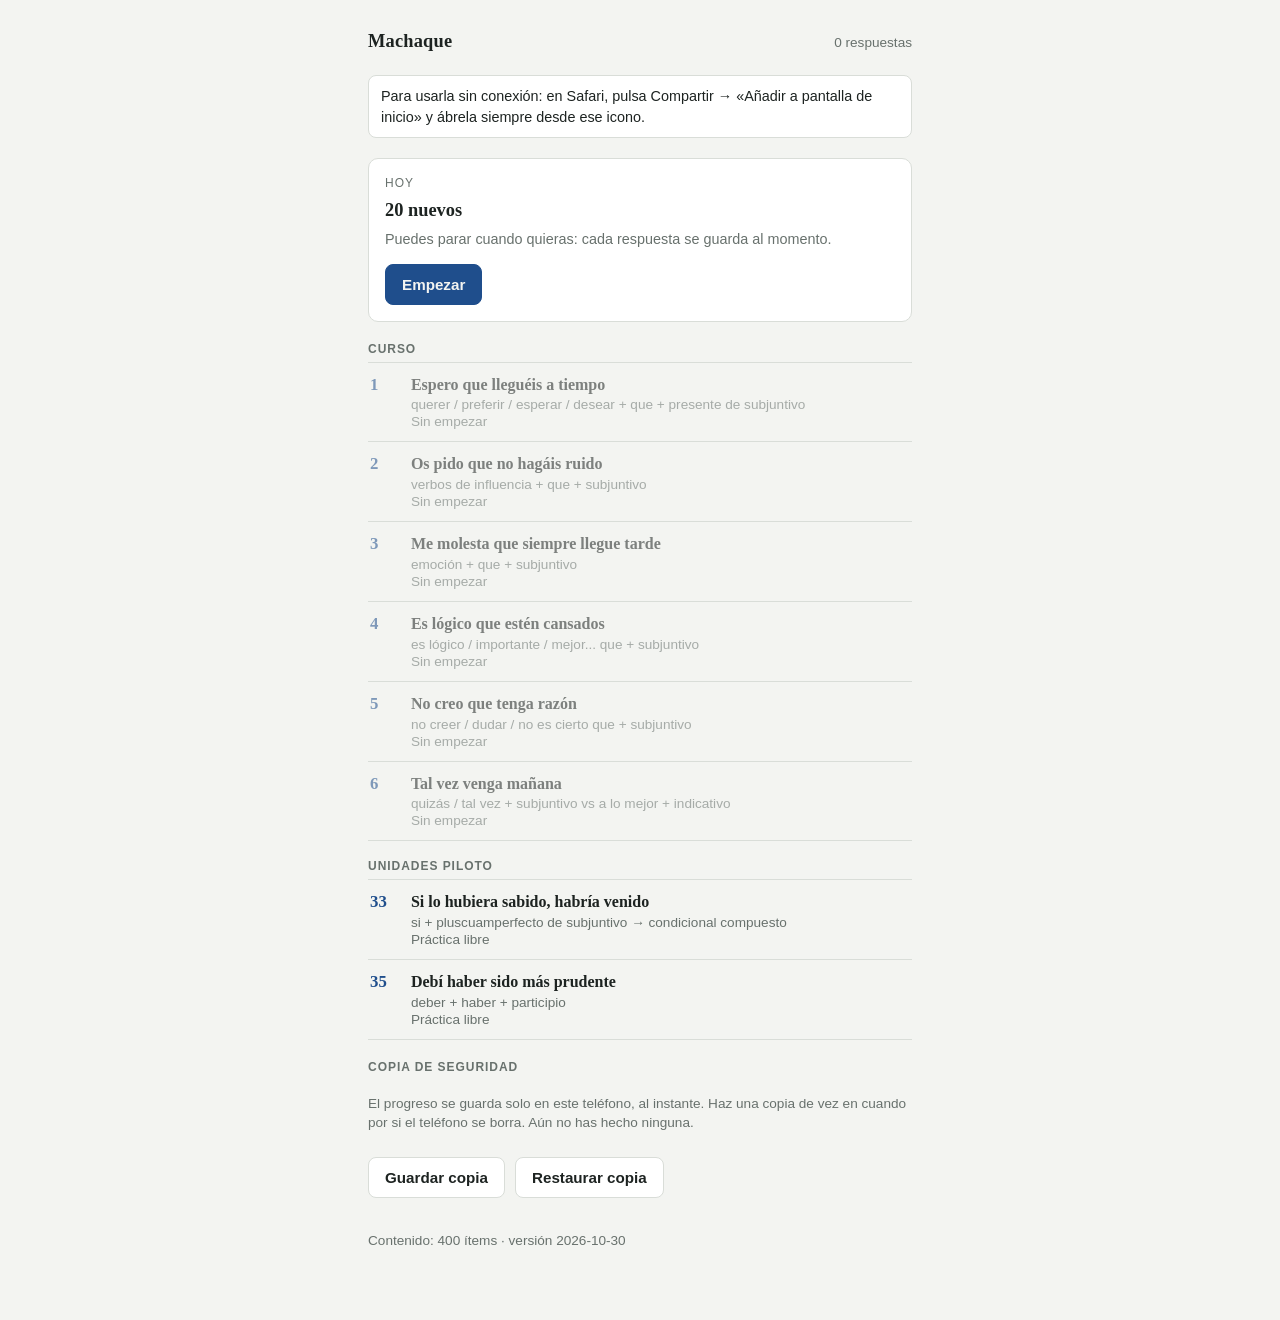
==== index.html @ d0b7cc51 "Machaque: offline Spanish drill app, units 1-6 plus pilot units 33 and 35 Co-Authored-By: Claude Opu" ====
<!doctype html>
<html lang="es">
<head>
<meta charset="utf-8">
<meta name="viewport" content="width=device-width, initial-scale=1, viewport-fit=cover">
<title>Machaque</title>
<meta name="apple-mobile-web-app-capable" content="yes">
<meta name="mobile-web-app-capable" content="yes">
<meta name="apple-mobile-web-app-title" content="Machaque">
<meta name="apple-mobile-web-app-status-bar-style" content="default">
<meta name="theme-color" content="#f3f4f1" media="(prefers-color-scheme: light)">
<meta name="theme-color" content="#121514" media="(prefers-color-scheme: dark)">
<link rel="manifest" href="manifest.webmanifest">
<link rel="apple-touch-icon" href="apple-touch-icon.png">
<link rel="icon" href="icon-192.png">
<style>
/* Layout: one narrow reading column; the prompt is the page, everything else is quiet chrome. */
:root{
  --bg:#f3f4f1; --surface:#ffffff; --fg:#1d2321; --muted:#68716d; --line:#d9ddd8;
  --accent:#1f4e8c; --ok:#2c6e49; --ok-bg:#e3f0e7; --bad:#a63a28; --bad-bg:#f6e4df;
  --font-text:ui-serif, "New York", Georgia, "Times New Roman", serif;
  --font-ui:-apple-system, BlinkMacSystemFont, "Segoe UI", Roboto, sans-serif;
}
@media (prefers-color-scheme: dark){ :root:not([data-theme="light"]){
  --bg:#121514; --surface:#1a1e1d; --fg:#e4e8e5; --muted:#949d98; --line:#2d3331;
  --accent:#8db2ea; --ok:#7fc59a; --ok-bg:#1c2e23; --bad:#ec9480; --bad-bg:#352220; color-scheme:dark } }
:root[data-theme="dark"]{
  --bg:#121514; --surface:#1a1e1d; --fg:#e4e8e5; --muted:#949d98; --line:#2d3331;
  --accent:#8db2ea; --ok:#7fc59a; --ok-bg:#1c2e23; --bad:#ec9480; --bad-bg:#352220; color-scheme:dark }
html,body{min-height:100%}
body{background:var(--bg);color:var(--fg);font-family:var(--font-ui);font-size:16px;line-height:1.45;
  padding-left:max(16px, env(safe-area-inset-left, 0px));padding-right:max(16px, env(safe-area-inset-right, 0px))}
.wrap{max-width:34rem;margin:0 auto;padding-block:20px 48px;display:flex;flex-direction:column;gap:20px}
header{display:flex;align-items:baseline;justify-content:space-between;gap:12px}
.brand{font-family:var(--font-text);font-weight:600;font-size:1.15rem;letter-spacing:.01em}
.meta{color:var(--muted);font-size:.85rem;font-variant-numeric:tabular-nums}
.bar{height:2px;background:var(--line);border-radius:1px;overflow:hidden}
.bar>i{display:block;height:100%;background:var(--accent);width:0;transition:width .25s}
.label{font-size:.75rem;text-transform:uppercase;letter-spacing:.08em;color:var(--muted)}
.prompt{font-family:var(--font-text);font-size:1.35rem;line-height:1.4;text-wrap:balance}
.cue{font-size:.85rem;color:var(--accent)}
.blank{display:inline-block;min-width:4.5em;border-bottom:2px solid var(--accent);height:1em;vertical-align:-.1em}
.hint{color:var(--muted);font-size:.85em}
input[type=text],textarea{width:100%;box-sizing:border-box;font:400 18px/1.4 var(--font-text);color:var(--fg);
  background:var(--surface);border:1px solid var(--line);border-radius:8px;padding:12px 14px}
input[type=text]:focus,textarea:focus{outline:2px solid var(--accent);outline-offset:1px}
input[readonly]{opacity:.75}
.row{display:flex;flex-wrap:wrap;gap:10px}
button{font:700 .95rem var(--font-ui);border-radius:8px;padding:11px 16px;border:1px solid var(--line);
  background:var(--surface);color:var(--fg);cursor:pointer}
button.primary{background:var(--accent);border-color:var(--accent);color:var(--bg)}
button.quiet{background:none;border-color:transparent;color:var(--muted);padding-inline:6px;font-weight:400;text-decoration:underline;text-underline-offset:3px}
button:focus-visible{outline:2px solid var(--accent);outline-offset:2px}
.opts{display:flex;flex-direction:column;gap:8px}
.opts button{text-align:left;font:400 1.05rem/1.35 var(--font-text);padding:12px 14px}
.opts button.right{background:var(--ok-bg);border-color:var(--ok)}
.opts button.wrong{background:var(--bad-bg);border-color:var(--bad)}
.verdict{border-radius:8px;padding:14px;display:flex;flex-direction:column;gap:8px}
.verdict.ok{background:var(--ok-bg)} .verdict.bad{background:var(--bad-bg)}
.v-head{font-weight:700} .ok .v-head{color:var(--ok)} .bad .v-head{color:var(--bad)}
.answer{font-family:var(--font-text);font-size:1.1rem;line-height:1.45}
.answer mark{background:none;color:var(--bad);font-weight:600;text-decoration:underline;text-underline-offset:3px}
.answer s{color:var(--muted)}
.yours{font-size:.95rem;color:var(--muted)}
.note{font-family:var(--font-text);font-size:.98rem;color:var(--fg)}
.alts{font-size:.9rem;color:var(--muted)}
.unit{background:var(--surface);border:1px solid var(--line);border-radius:10px;padding:16px;display:flex;flex-direction:column;gap:6px}
.unit h2{margin:0;font:600 1.15rem/1.3 var(--font-text)}
.unit p{margin:0;color:var(--muted);font-size:.9rem}
.unit .row{margin-top:8px}
section h3{margin:0 0 6px;font:700 .75rem var(--font-ui);text-transform:uppercase;letter-spacing:.08em;color:var(--muted)}
.notes pre{white-space:pre-wrap;font:400 .85rem/1.45 ui-monospace,Menlo,monospace;background:var(--surface);border:1px solid var(--line);border-radius:8px;padding:12px;max-height:16rem;overflow:auto;margin:0}
.misses{display:flex;flex-direction:column;gap:12px;margin:0;padding:0;list-style:none}
.misses li{border-top:1px solid var(--line);padding-top:10px}
.misses .en{color:var(--muted);font-size:.9rem}
.small{font-size:.85rem;color:var(--muted)}
@media (prefers-reduced-motion: reduce){.bar>i{transition:none}}
.frame{display:flex;flex-direction:column;gap:6px;font-family:var(--font-text);font-size:1.15rem}
.frame .given{color:var(--muted)}
.frame input[type=text]{width:100%}
.redo{font-family:var(--font-text);font-size:1.2rem;line-height:2.3}
.redo input.bl{display:inline-block;width:auto;padding:3px 8px;margin:0 2px;border-radius:6px;font-size:18px;vertical-align:baseline}
.redo input.bl.ok{border-color:var(--ok);background:var(--ok-bg)}
.redo input.bl.bad{border-color:var(--bad);background:var(--bad-bg)}
.answer ins{text-decoration:none;color:var(--ok);font-weight:600}
@media (prefers-reduced-motion: reduce){.bar>i{transition:none}}
.toprow{display:flex;align-items:center;justify-content:space-between;gap:12px}
.toprow .quiet{padding:4px 0}
.tip{margin:0;font-size:.9rem;background:var(--surface);border:1px solid var(--line);border-radius:8px;padding:10px 12px}
.units{list-style:none;margin:0;padding:0;display:flex;flex-direction:column;border-top:1px solid var(--line)}
.units li{border-bottom:1px solid var(--line)}
.ulist{width:100%;display:flex;gap:14px;align-items:flex-start;text-align:left;background:none;border:0;border-radius:0;padding:12px 2px;font-weight:400}
.ulist:disabled{cursor:default;opacity:.55}
.ulist .un{font:600 1.05rem var(--font-text);color:var(--accent);min-width:1.6em;font-variant-numeric:tabular-nums}
.ulist .ut{display:flex;flex-direction:column;gap:2px;min-width:0}
.ulist b{font:600 1rem/1.3 var(--font-text)}
.ulist small{color:var(--muted);font-size:.85rem}
.filebtn{display:inline-block;font:700 .95rem var(--font-ui);border-radius:8px;padding:11px 16px;border:1px solid var(--line);background:var(--surface);color:var(--fg);cursor:pointer}
section{display:flex;flex-direction:column}
</style>

</head>
<body>
<div class="wrap" id="app"></div>
<script>
const DATA = {"meta": {"1": {"title": "Espero que lleguéis a tiempo", "struct": "querer / preferir / esperar / desear + que + presente de subjuntivo", "count": 50}, "2": {"title": "Os pido que no hagáis ruido", "struct": "verbos de influencia + que + subjuntivo", "count": 50}, "3": {"title": "Me molesta que siempre llegue tarde", "struct": "emoción + que + subjuntivo", "count": 50}, "4": {"title": "Es lógico que estén cansados", "struct": "es lógico / importante / mejor... que + subjuntivo", "count": 50}, "5": {"title": "No creo que tenga razón", "struct": "no creer / dudar / no es cierto que + subjuntivo", "count": 50}, "6": {"title": "Tal vez venga mañana", "struct": "quizás / tal vez + subjuntivo vs a lo mejor + indicativo", "count": 50}, "33": {"title": "Si lo hubiera sabido, habría venido", "struct": "si + pluscuamperfecto de subjuntivo → condicional compuesto", "count": 50}, "35": {"title": "Debí haber sido más prudente", "struct": "deber + haber + participio", "count": 50}}, "items": [{"id": "1-121350", "u": 1, "t": "tr", "note": "El inglés usa infinitivo («want you to»); el español, que + subjuntivo: venir → vengas.", "w": false, "cue": "tú", "p": "I want you to come to dinner on Saturday.", "acc": ["Quiero que vengas a cenar el sábado.", "Quiero que vengas el sábado a cenar.", "Quiero que el sábado vengas a cenar.", "Quiero que te vengas a cenar el sábado.", "Quiero que vengas a cenar este sábado."], "show": "Quiero que vengas a cenar el sábado.", "alts": ["Quiero que vengas el sábado a cenar.", "Quiero que el sábado vengas a cenar.", "Quiero que te vengas a cenar el sábado.", "Quiero que vengas a cenar este sábado."]}, {"id": "1-c7617c", "u": 1, "t": "gap", "note": "Llegar → lleguéis: la g pasa a gu delante de e.", "w": false, "cue": "", "acc": ["lleguéis"], "s": "Espero que ___ (llegar, vosotros) a tiempo para el brindis.", "show": "Espero que lleguéis a tiempo para el brindis."}, {"id": "1-330f86", "u": 1, "t": "tr", "note": "«Gustar» concuerda con lo que gusta: que os guste el piso.", "w": false, "cue": "vosotros", "p": "I hope you like the flat.", "acc": ["Espero que os guste"], "show": "Espero que os guste el piso.", "alts": [], "fs": "", "fe": "el piso."}, {"id": "1-9d6585", "u": 1, "t": "mc", "note": "Mismo sujeto (yo quiero, yo voy): infinitivo, sin «que».", "w": false, "cue": "", "s": "I want to go to the cinema tonight.", "o": ["Quiero ir al cine esta noche.", "Quiero que voy al cine esta noche.", "Quiero vaya al cine esta noche.", "Quiero a ir al cine esta noche."], "acc": ["Quiero ir al cine esta noche."], "show": "Quiero ir al cine esta noche."}, {"id": "1-654376", "u": 1, "t": "tr", "note": "Sujetos distintos (ellos quieren, yo estudio): que + subjuntivo.", "w": false, "cue": "", "p": "My parents want me to study medicine.", "acc": ["quieren que estudie Medicina.", "quieren que haga Medicina."], "show": "Mis padres quieren que estudie Medicina.", "alts": ["Mis padres quieren que haga Medicina."], "fs": "Mis padres", "fe": ""}, {"id": "1-422771", "u": 1, "t": "tr", "note": "Prefiero que + presente de subjuntivo; con «preferiría», imperfecto de subjuntivo.", "w": false, "cue": "tú", "p": "I'd rather you not tell anyone.", "acc": ["Prefiero que no se lo digas a nadie.", "Prefiero que no se lo cuentes a nadie.", "Prefiero que no lo digas a nadie.", "Prefiero que no lo cuentes a nadie.", "Preferiría que no se lo dijeras a nadie.", "Preferiría que no se lo contaras a nadie.", "Preferiría que no lo dijeras a nadie.", "Preferiría que no lo contaras a nadie."], "show": "Prefiero que no se lo digas a nadie.", "alts": ["Prefiero que no se lo cuentes a nadie.", "Prefiero que no lo digas a nadie.", "Prefiero que no lo cuentes a nadie.", "Preferiría que no se lo dijeras a nadie.", "Preferiría que no se lo contaras a nadie.", "Preferiría que no lo dijeras a nadie.", "Preferiría que no lo contaras a nadie."]}, {"id": "1-f6a0b1", "u": 1, "t": "gap", "note": "Traer → traiga: el subjuntivo sale de la raíz de «traigo».", "w": false, "cue": "", "acc": ["traiga"], "s": "¿Quieres que te ___ (traer, yo) algo del supermercado?", "show": "¿Quieres que te traiga algo del supermercado?"}, {"id": "1-e9ccd5", "u": 1, "t": "tr", "note": "Llover diptonga: llueva.", "w": false, "cue": "", "p": "We hope it doesn't rain tomorrow.", "acc": ["Esperamos que no llueva mañana.", "Esperamos que mañana no llueva."], "show": "Esperamos que no llueva mañana.", "alts": ["Esperamos que mañana no llueva."]}, {"id": "1-a81c41", "u": 1, "t": "tr", "note": "Recoger → recoja (g → j delante de a).", "w": false, "cue": "tú", "p": "Do you want me to pick you up at the station?", "acc": ["¿Quieres que te recoja en la estación?", "¿Quieres que te vaya a buscar a la estación?", "¿Quieres que vaya a buscarte a la estación?", "¿Quieres que te vaya a recoger a la estación?", "¿Quieres que vaya a recogerte a la estación?", "¿Quieres que vaya a la estación a recogerte?", "¿Quieres que vaya a la estación a buscarte?"], "show": "¿Quieres que te recoja en la estación?", "alts": ["¿Quieres que te vaya a buscar a la estación?", "¿Quieres que vaya a buscarte a la estación?", "¿Quieres que te vaya a recoger a la estación?", "¿Quieres que vaya a recogerte a la estación?", "¿Quieres que vaya a la estación a recogerte?", "¿Quieres que vaya a la estación a buscarte?"]}, {"id": "1-ac64e6", "u": 1, "t": "mc", "note": "Salir → salga, de «salgo». Esperar que pide subjuntivo.", "w": false, "cue": "", "s": "Espero que el examen te ___ bien.", "o": ["salga", "sale", "saldrá", "salir"], "acc": ["salga"], "show": "Espero que el examen te salga bien."}, {"id": "1-b4a3d9", "u": 1, "t": "tr", "note": "Verbo pronominal: que os preocupéis.", "w": false, "cue": "vosotros", "p": "I don't want you to worry.", "acc": ["No quiero que os preocupéis."], "show": "No quiero que os preocupéis.", "alts": []}, {"id": "1-3d0827", "u": 1, "t": "tr", "note": "Mismo sujeto: infinitivo. Nada de «quiere que compre».", "w": false, "cue": "", "p": "She wants to buy a new car.", "acc": ["Quiere comprarse", "Se quiere comprar", "Quiere comprar"], "show": "Quiere comprarse un coche nuevo.", "alts": ["Se quiere comprar un coche nuevo.", "Quiere comprar un coche nuevo."], "fs": "", "fe": "un coche nuevo."}, {"id": "1-7c0ace", "u": 1, "t": "gap", "note": "Ser es irregular: sea, seas, sea, seamos, seáis, sean.", "w": false, "cue": "", "acc": ["seamos"], "s": "Mis abuelos desean que ___ (ser, nosotros) felices.", "show": "Mis abuelos desean que seamos felices."}, {"id": "1-1847a1", "u": 1, "t": "tr", "note": "«Pasarlo bien» es la forma natural de «have a good time».", "w": false, "cue": "vosotros", "p": "I hope you have a great time in Seville.", "acc": ["Espero que lo paséis muy bien", "Espero que os lo paséis muy bien", "Espero que lo paséis genial", "Espero que os lo paséis genial", "Espero que lo paséis de maravilla", "Espero que os lo paséis de maravilla", "Espero que lo paséis bien", "Espero que os lo paséis bien", "Espero que lo paséis en grande", "Espero que os lo paséis en grande", "Espero que lo paséis fenomenal", "Espero que os lo paséis fenomenal", "Espero que disfrutéis mucho"], "show": "Espero que lo paséis muy bien en Sevilla.", "alts": ["Espero que os lo paséis muy bien en Sevilla.", "Espero que lo paséis genial en Sevilla.", "Espero que os lo paséis genial en Sevilla.", "Espero que lo paséis de maravilla en Sevilla.", "Espero que os lo paséis de maravilla en Sevilla.", "Espero que lo paséis bien en Sevilla.", "Espero que os lo paséis bien en Sevilla.", "Espero que lo paséis en grande en Sevilla.", "Espero que os lo paséis en grande en Sevilla.", "Espero que lo paséis fenomenal en Sevilla.", "Espero que os lo paséis fenomenal en Sevilla.", "Espero que disfrutéis mucho en Sevilla."], "fs": "", "fe": "en Sevilla."}, {"id": "1-b08d7a", "u": 1, "t": "tr", "note": "Hacer → haga, de «hago».", "w": false, "cue": "tú", "p": "What do you want me to do?", "acc": ["¿Qué quieres que haga?"], "show": "¿Qué quieres que haga?", "alts": []}, {"id": "1-b3d9b7", "u": 1, "t": "mc", "note": "Coger → cojáis: la g pasa a j delante de a.", "w": false, "cue": "vosotros", "s": "Prefiero que ___ el metro; es más rápido.", "o": ["cojáis", "cogéis", "coger", "cogeréis"], "acc": ["cojáis"], "show": "Prefiero que cojáis el metro; es más rápido."}, {"id": "1-67ca24", "u": 1, "t": "tr", "note": "Verbo de deseo con otro sujeto: que + presente de subjuntivo. Mismo sujeto: infinitivo (quiero ir / quiero que vayas).", "w": false, "cue": "", "p": "The doctor wants me to rest for a week.", "acc": ["quiere que descanse una semana.", "quiere que descanse durante una semana.", "quiere que guarde reposo una semana.", "quiere que guarde reposo durante una semana.", "quiere que repose una semana.", "quiere que repose durante una semana."], "show": "El médico quiere que descanse una semana.", "alts": ["El médico quiere que descanse durante una semana.", "El médico quiere que guarde reposo una semana.", "El médico quiere que guarde reposo durante una semana.", "El médico quiere que repose una semana.", "El médico quiere que repose durante una semana."], "fs": "El médico", "fe": ""}, {"id": "1-555bf0", "u": 1, "t": "tr", "note": "Saber → sepa, sepas, sepan: totalmente irregular.", "w": false, "cue": "", "p": "I hope they know how to get there.", "acc": ["Espero que sepan llegar.", "Espero que sepan cómo llegar.", "Espero que sepan llegar allí.", "Espero que sepan cómo llegar allí.", "Espero que sepan ir.", "Espero que sepan cómo ir."], "show": "Espero que sepan llegar.", "alts": ["Espero que sepan cómo llegar.", "Espero que sepan llegar allí.", "Espero que sepan cómo llegar allí.", "Espero que sepan ir.", "Espero que sepan cómo ir."]}, {"id": "1-c642ff", "u": 1, "t": "gap", "note": "Tener → tenga, de «tengo».", "w": false, "cue": "", "acc": ["tengan"], "s": "No queremos que nuestros hijos ___ (tener, ellos) miedo del agua.", "show": "No queremos que nuestros hijos tengan miedo del agua."}, {"id": "1-15b4e2", "u": 1, "t": "tr", "note": "Conocer → conozca. «Meet» por primera vez es «conocer».", "w": false, "cue": "(a un amigo, coloquial)", "p": "Come on, I want you to meet my girlfriend.", "acc": ["Venga, quiero que conozcas", "Venga, que quiero que conozcas", "Anda, quiero que conozcas", "Vamos, quiero que conozcas", "Anda, que quiero que conozcas", "Venga, quiero presentarte", "Venga, te quiero presentar", "Venga, que quiero presentarte"], "show": "Venga, quiero que conozcas a mi novia.", "alts": ["Venga, que quiero que conozcas a mi novia.", "Anda, quiero que conozcas a mi novia.", "Vamos, quiero que conozcas a mi novia.", "Anda, que quiero que conozcas a mi novia.", "Venga, quiero presentarte a mi novia.", "Venga, te quiero presentar a mi novia.", "Venga, que quiero presentarte a mi novia."], "fs": "", "fe": "a mi novia."}, {"id": "1-0c4335", "u": 1, "t": "tr", "note": "«Quedar» para lo que sobra; «haber» → haya.", "w": false, "cue": "", "p": "I hope there are still tickets left.", "acc": ["Espero que todavía queden entradas.", "Espero que aún queden entradas.", "Espero que queden entradas todavía.", "Espero que todavía haya entradas.", "Espero que aún haya entradas.", "Espero que queden entradas aún.", "Espero que haya entradas todavía.", "Espero que siga habiendo entradas."], "show": "Espero que todavía queden entradas.", "alts": ["Espero que aún queden entradas.", "Espero que queden entradas todavía.", "Espero que todavía haya entradas.", "Espero que aún haya entradas.", "Espero que queden entradas aún.", "Espero que haya entradas todavía.", "Espero que siga habiendo entradas."]}, {"id": "1-156932", "u": 1, "t": "mc", "note": "«Espero tener razón» significa «I hope I'm right»: el sujeto cambia.", "w": false, "cue": "tú", "s": "I hope you're right.", "o": ["Espero que tengas razón.", "Espero que tienes razón.", "Espero tener razón.", "Espero que tendrás razón."], "acc": ["Espero que tengas razón."], "show": "Espero que tengas razón."}, {"id": "1-24e36f", "u": 1, "t": "tr", "note": "Verbo de deseo con otro sujeto: que + presente de subjuntivo. Mismo sujeto: infinitivo (quiero ir / quiero que vayas).", "w": false, "cue": "", "p": "My boss wants us to finish the report before Friday.", "acc": ["quiere que terminemos el informe antes del viernes.", "quiere que acabemos el informe antes del viernes."], "show": "Mi jefe quiere que terminemos el informe antes del viernes.", "alts": ["Mi jefe quiere que acabemos el informe antes del viernes."], "fs": "Mi jefe", "fe": ""}, {"id": "1-7f1909", "u": 1, "t": "gap", "note": "Estar lleva tilde en el subjuntivo: esté, estén.", "w": false, "cue": "", "acc": ["estén"], "s": "La tripulación desea que ___ (estar, ustedes) cómodos durante el vuelo.", "show": "La tripulación desea que estén cómodos durante el vuelo."}, {"id": "1-8a9448", "u": 1, "t": "tr", "note": "«Prefiero cenar» sería solo yo; «we» exige que + subjuntivo. Por la noche, «cenar».", "w": false, "cue": "", "p": "I'd rather we eat at home tonight.", "acc": ["Prefiero que cenemos en casa esta noche.", "Prefiero que esta noche cenemos en casa.", "Preferiría que cenáramos en casa esta noche.", "Preferiría que esta noche cenáramos en casa."], "show": "Prefiero que cenemos en casa esta noche.", "alts": ["Prefiero que esta noche cenemos en casa.", "Preferiría que cenáramos en casa esta noche.", "Preferiría que esta noche cenáramos en casa."]}, {"id": "1-ac2ca0", "u": 1, "t": "tr", "note": "Perderse diptonga (pierdo), pero no en vosotros: perdáis.", "w": false, "cue": "vosotros", "p": "We don't want you to get lost.", "acc": ["No queremos que os perdáis."], "show": "No queremos que os perdáis.", "alts": []}, {"id": "1-af9ac4", "u": 1, "t": "tr", "note": "Dar → den. «¡Ojalá!» también va siempre con subjuntivo.", "w": false, "cue": "(a un amigo, coloquial)", "p": "I hope you get the job, man!", "acc": ["¡Espero que te den el trabajo, tío!", "¡Tío, espero que te den el trabajo!", "¡Ojalá te den el trabajo, tío!", "¡Tío, ojalá te den el trabajo!", "¡Espero que te den el puesto, tío!", "¡Tío, espero que te den el puesto!", "¡Ojalá te den el puesto, tío!", "¡Tío, ojalá te den el puesto!", "¡Espero que consigas el trabajo, tío!", "¡Tío, espero que consigas el trabajo!", "¡Ojalá consigas el trabajo, tío!", "¡Tío, ojalá consigas el trabajo!", "¡Espero que consigas el puesto, tío!", "¡Ojalá consigas el puesto, tío!"], "show": "¡Espero que te den el trabajo, tío!", "alts": ["¡Tío, espero que te den el trabajo!", "¡Ojalá te den el trabajo, tío!", "¡Tío, ojalá te den el trabajo!", "¡Espero que te den el puesto, tío!", "¡Tío, espero que te den el puesto!", "¡Ojalá te den el puesto, tío!", "¡Tío, ojalá te den el puesto!", "¡Espero que consigas el trabajo, tío!", "¡Tío, espero que consigas el trabajo!", "¡Ojalá consigas el trabajo, tío!", "¡Tío, ojalá consigas el trabajo!", "¡Espero que consigas el puesto, tío!", "¡Ojalá consigas el puesto, tío!"]}, {"id": "1-3029f5", "u": 1, "t": "gap", "note": "Decir → diga, de «digo».", "w": false, "cue": "", "acc": ["digas"], "s": "Quiero que me ___ (decir, tú) la verdad.", "show": "Quiero que me digas la verdad."}, {"id": "1-dfbbcd", "u": 1, "t": "tr", "note": "Verbo de deseo con otro sujeto: que + presente de subjuntivo. Mismo sujeto: infinitivo (quiero ir / quiero que vayas).", "w": false, "cue": "vosotros", "p": "Do you want us to bring dessert?", "acc": ["¿Queréis que traigamos el postre?", "¿Queréis que traigamos postre?", "¿Queréis que llevemos el postre?", "¿Queréis que llevemos postre?"], "show": "¿Queréis que traigamos el postre?", "alts": ["¿Queréis que traigamos postre?", "¿Queréis que llevemos el postre?", "¿Queréis que llevemos postre?"]}, {"id": "1-67cb8a", "u": 1, "t": "mc", "note": "Ella prefiere y ella vive: mismo sujeto, infinitivo.", "w": false, "cue": "", "s": "My sister prefers to live alone.", "o": ["Mi hermana prefiere vivir sola.", "Mi hermana prefiere que vive sola.", "Mi hermana prefiere que ella viva sola.", "Mi hermana prefiere viva sola."], "acc": ["Mi hermana prefiere vivir sola."], "show": "Mi hermana prefiere vivir sola."}, {"id": "1-2fc9bd", "u": 1, "t": "tr", "note": "Verbo de deseo con otro sujeto: que + presente de subjuntivo. Mismo sujeto: infinitivo (quiero ir / quiero que vayas).", "w": false, "cue": "tú", "p": "I hope your mother gets better soon.", "acc": ["Espero que tu madre se mejore pronto.", "Espero que tu madre se ponga bien pronto.", "Espero que tu madre se recupere pronto.", "Espero que tu madre se ponga mejor pronto.", "Espero que tu madre se mejore enseguida.", "Espero que tu madre se recupere enseguida."], "show": "Espero que tu madre se mejore pronto.", "alts": ["Espero que tu madre se ponga bien pronto.", "Espero que tu madre se recupere pronto.", "Espero que tu madre se ponga mejor pronto.", "Espero que tu madre se mejore enseguida.", "Espero que tu madre se recupere enseguida."]}, {"id": "1-4dfe1f", "u": 1, "t": "tr", "note": "Verbo de deseo con otro sujeto: que + presente de subjuntivo. Mismo sujeto: infinitivo (quiero ir / quiero que vayas).", "w": false, "cue": "", "p": "My neighbours want us to turn the music down.", "acc": ["quieren que bajemos la música.", "quieren que bajemos el volumen.", "quieren que bajemos el volumen de la música.", "quieren que pongamos la música más baja."], "show": "Mis vecinos quieren que bajemos la música.", "alts": ["Mis vecinos quieren que bajemos el volumen.", "Mis vecinos quieren que bajemos el volumen de la música.", "Mis vecinos quieren que pongamos la música más baja."], "fs": "Mis vecinos", "fe": ""}, {"id": "1-9fb035", "u": 1, "t": "gap", "note": "Venir → venga, de «vengo».", "w": false, "cue": "", "acc": ["vengan"], "s": "Preferimos que ___ (venir, ellos) el domingo por la mañana.", "show": "Preferimos que vengan el domingo por la mañana."}, {"id": "1-99c453", "u": 1, "t": "tr", "note": "Yo quiero, yo digo: infinitivo. El pronombre puede ir delante o pegado.", "w": false, "cue": "tú", "p": "I want to tell you something.", "acc": ["Quiero decirte algo.", "Te quiero decir algo."], "show": "Quiero decirte algo.", "alts": ["Te quiero decir algo."]}, {"id": "1-567285", "u": 1, "t": "tr", "note": "Poder diptonga: pueda.", "w": false, "cue": "usted", "p": "I hope you can come to the wedding.", "acc": ["Espero que pueda venir a la boda.", "Espero que pueda asistir a la boda.", "Espero que pueda ir a la boda."], "show": "Espero que pueda venir a la boda.", "alts": ["Espero que pueda asistir a la boda.", "Espero que pueda ir a la boda."]}, {"id": "1-f03e96", "u": 1, "t": "mc", "note": "Esperar + infinitivo cuando el sujeto es el mismo.", "w": false, "cue": "", "s": "We hope to sell the flat soon.", "o": ["Esperamos vender el piso pronto.", "Esperamos que vendamos el piso pronto.", "Esperamos que vendemos el piso pronto.", "Esperamos vendamos el piso pronto."], "acc": ["Esperamos vender el piso pronto."], "show": "Esperamos vender el piso pronto."}, {"id": "1-4997e2", "u": 1, "t": "tr", "note": "Verbo de deseo con otro sujeto: que + presente de subjuntivo. Mismo sujeto: infinitivo (quiero ir / quiero que vayas).", "w": false, "cue": "usted", "p": "Do you want me to open the window?", "acc": ["¿Quiere que abra la ventana?", "¿Quiere que le abra la ventana?"], "show": "¿Quiere que abra la ventana?", "alts": ["¿Quiere que le abra la ventana?"]}, {"id": "1-d6b22c", "u": 1, "t": "tr", "note": "«Quedarse a cenar»: con «a», no «para».", "w": false, "cue": "vosotros", "p": "We want you to stay for dinner.", "acc": ["Queremos que os quedéis a cenar."], "show": "Queremos que os quedéis a cenar.", "alts": []}, {"id": "1-03e431", "u": 1, "t": "gap", "note": "Poner → ponga, de «pongo».", "w": false, "cue": "", "acc": ["ponga"], "s": "Mi madre quiere que ___ (poner, yo) la mesa.", "show": "Mi madre quiere que ponga la mesa."}, {"id": "1-06bda2", "u": 1, "t": "tr", "note": "«¿Vale?» es el «okay?» de España.", "w": false, "cue": "(a un amigo, coloquial)", "p": "Look, I'd rather you call me, okay?", "acc": ["Mira, prefiero que me llames, ¿vale?", "Oye, prefiero que me llames, ¿vale?", "Mira, preferiría que me llamaras, ¿vale?", "Oye, preferiría que me llamaras, ¿vale?"], "show": "Mira, prefiero que me llames, ¿vale?", "alts": ["Oye, prefiero que me llames, ¿vale?", "Mira, preferiría que me llamaras, ¿vale?", "Oye, preferiría que me llamaras, ¿vale?"]}, {"id": "1-56c7cc", "u": 1, "t": "mc", "note": "Esperar que + subjuntivo, también con el tiempo: que haga.", "w": false, "cue": "", "s": "Espero que mañana ___ buen tiempo.", "o": ["haga", "hace", "hará", "hacer"], "acc": ["haga"], "show": "Espero que mañana haga buen tiempo."}, {"id": "1-8dc6e9", "u": 1, "t": "tr", "note": "Verbo de deseo con otro sujeto: que + presente de subjuntivo. Mismo sujeto: infinitivo (quiero ir / quiero que vayas).", "w": false, "cue": "tú", "p": "I want you to be happy.", "acc": ["Quiero que seas feliz."], "show": "Quiero que seas feliz.", "alts": []}, {"id": "1-d676b9", "u": 1, "t": "tr", "note": "«Dejar de» + infinitivo = «quit».", "w": false, "cue": "", "p": "My wife wants me to quit smoking.", "acc": ["Mi mujer quiere que deje de fumar.", "Mi esposa quiere que deje de fumar.", "Mi mujer quiere que deje el tabaco.", "Mi esposa quiere que deje el tabaco."], "show": "Mi mujer quiere que deje de fumar.", "alts": ["Mi esposa quiere que deje de fumar.", "Mi mujer quiere que deje el tabaco.", "Mi esposa quiere que deje el tabaco."]}, {"id": "1-0e0f32", "u": 1, "t": "gap", "note": "Haber impersonal → haya, siempre en singular.", "w": false, "cue": "", "acc": ["haya"], "s": "Espero que no ___ (haber) mucho tráfico en la autopista.", "show": "Espero que no haya mucho tráfico en la autopista."}, {"id": "1-199c4c", "u": 1, "t": "tr", "note": "Tú quieres, tú tomas: infinitivo.", "w": false, "cue": "tú", "p": "Do you want to have a drink with us?", "acc": ["¿Quieres tomar algo con nosotros?", "¿Quieres tomarte algo con nosotros?", "¿Te quieres tomar algo con nosotros?", "¿Quieres tomar una copa con nosotros?", "¿Quieres tomarte una copa con nosotros?", "¿Te quieres tomar una copa con nosotros?", "¿Quieres venir a tomar algo con nosotros?", "¿Te apetece tomar algo con nosotros?", "¿Te apetece tomarte algo con nosotros?", "¿Te apetece tomar una copa con nosotros?"], "show": "¿Quieres tomar algo con nosotros?", "alts": ["¿Quieres tomarte algo con nosotros?", "¿Te quieres tomar algo con nosotros?", "¿Quieres tomar una copa con nosotros?", "¿Quieres tomarte una copa con nosotros?", "¿Te quieres tomar una copa con nosotros?", "¿Quieres venir a tomar algo con nosotros?", "¿Te apetece tomar algo con nosotros?", "¿Te apetece tomarte algo con nosotros?", "¿Te apetece tomar una copa con nosotros?"]}, {"id": "1-94de6c", "u": 1, "t": "tr", "note": "Verbo de deseo con otro sujeto: que + presente de subjuntivo. Mismo sujeto: infinitivo (quiero ir / quiero que vayas).", "w": false, "cue": "ustedes", "p": "We hope you enjoy the trip.", "acc": ["Esperamos que disfruten del viaje.", "Esperamos que disfruten el viaje."], "show": "Esperamos que disfruten del viaje.", "alts": ["Esperamos que disfruten el viaje."]}, {"id": "1-cb1fc5", "u": 1, "t": "tr", "note": "Pagar → pagues: la g pasa a gu delante de e.", "w": false, "cue": "(a un amigo, coloquial)", "p": "Okay, but this time I want you to pay.", "acc": ["Vale, pero esta vez quiero que pagues tú.", "Vale, pero quiero que pagues tú esta vez.", "Vale, pero quiero que esta vez pagues tú.", "Vale, pero esta vez quiero que pagues."], "show": "Vale, pero esta vez quiero que pagues tú.", "alts": ["Vale, pero quiero que pagues tú esta vez.", "Vale, pero quiero que esta vez pagues tú.", "Vale, pero esta vez quiero que pagues."]}, {"id": "1-0836a8", "u": 1, "t": "mc", "note": "Servir cambia e → i: sirva.", "w": false, "cue": "", "s": "Muchos clientes prefieren que el tinto se ___ un poco más fresco.", "o": ["sirva", "sirve", "servir", "servirá"], "acc": ["sirva"], "show": "Muchos clientes prefieren que el tinto se sirva un poco más fresco."}, {"id": "1-0b3536", "u": 1, "t": "gap", "note": "Pedir cambia e → i: pida.", "w": false, "cue": "", "acc": ["pida"], "s": "¿Queréis que os ___ (pedir, yo) un taxi?", "show": "¿Queréis que os pida un taxi?"}, {"id": "1-f78ea6", "u": 1, "t": "tr", "note": "Verbo de deseo con otro sujeto: que + presente de subjuntivo. Mismo sujeto: infinitivo (quiero ir / quiero que vayas).", "w": false, "cue": "(a un amigo, coloquial)", "p": "Man, I hope my team wins tonight.", "acc": ["Tío, espero que gane mi equipo esta noche.", "Tío, espero que mi equipo gane esta noche.", "Tío, ojalá gane mi equipo esta noche.", "Tío, ojalá mi equipo gane esta noche.", "Espero que gane mi equipo esta noche, tío.", "Ojalá gane mi equipo esta noche, tío.", "Espero que mi equipo gane esta noche, tío.", "Ojalá mi equipo gane esta noche, tío.", "Tío, espero que esta noche gane mi equipo.", "Tío, ojalá esta noche gane mi equipo.", "Tío, a ver si gana mi equipo esta noche.", "Tío, a ver si mi equipo gana esta noche."], "show": "Tío, espero que gane mi equipo esta noche.", "alts": ["Tío, espero que mi equipo gane esta noche.", "Tío, ojalá gane mi equipo esta noche.", "Tío, ojalá mi equipo gane esta noche.", "Espero que gane mi equipo esta noche, tío.", "Ojalá gane mi equipo esta noche, tío.", "Espero que mi equipo gane esta noche, tío.", "Ojalá mi equipo gane esta noche, tío.", "Tío, espero que esta noche gane mi equipo.", "Tío, ojalá esta noche gane mi equipo.", "Tío, a ver si gana mi equipo esta noche.", "Tío, a ver si mi equipo gana esta noche."]}, {"id": "2-bc41ea", "u": 2, "t": "tr", "note": "Hacer → hagáis: raíz irregular de «hago».", "w": false, "cue": "vosotros", "p": "I'm asking you not to make noise at night.", "acc": ["Os pido que no hagáis ruido por la noche.", "Os pido que por la noche no hagáis ruido.", "Os pido que no hagáis ruido por las noches.", "Os pido que no hagáis ruido de noche."], "show": "Os pido que no hagáis ruido por la noche.", "alts": ["Os pido que por la noche no hagáis ruido.", "Os pido que no hagáis ruido por las noches.", "Os pido que no hagáis ruido de noche."]}, {"id": "2-f381d2", "u": 2, "t": "tr", "note": "Con «recomendar» también vale el infinitivo: me recomienda caminar.", "w": false, "cue": "", "p": "The doctor recommends that I walk an hour a day.", "acc": ["me recomienda que camine", "me recomienda que ande", "me recomienda que pasee", "recomienda que camine", "recomienda que ande", "recomienda que pasee", "me recomienda caminar", "me recomienda andar", "me recomienda pasear"], "show": "El médico me recomienda que camine una hora al día.", "alts": ["El médico me recomienda que ande una hora al día.", "El médico me recomienda que pasee una hora al día.", "El médico recomienda que camine una hora al día.", "El médico recomienda que ande una hora al día.", "El médico recomienda que pasee una hora al día.", "El médico me recomienda caminar una hora al día.", "El médico me recomienda andar una hora al día.", "El médico me recomienda pasear una hora al día."], "fs": "El médico", "fe": "una hora al día."}, {"id": "2-0fcb38", "u": 2, "t": "gap", "note": "«Decir» como mandato → subjuntivo. Poner → ponga.", "w": false, "cue": "", "acc": ["me ponga", "me pusiera"], "s": "Mi madre me ha dicho que ___ (ponerse, yo) el abrigo porque hace frío.", "show": "Mi madre me ha dicho que me ponga el abrigo porque hace frío."}, {"id": "2-6cf200", "u": 2, "t": "mc", "note": "«Decir» que informa → indicativo; «decir» que manda → subjuntivo.", "w": false, "cue": "", "s": "Juan dice que ___ mañana; ya se ha comprado el billete de tren.", "o": ["viene", "venga", "viniera", "venir"], "acc": ["viene"], "show": "Juan dice que viene mañana; ya se ha comprado el billete de tren."}, {"id": "2-f5b32a", "u": 2, "t": "tr", "note": "«Dile que…» transmite una orden → subjuntivo.", "w": false, "cue": "tú", "p": "Tell her to call me tomorrow morning.", "acc": ["Dile que me llame mañana por la mañana.", "Dile que me llame mañana a primera hora."], "show": "Dile que me llame mañana por la mañana.", "alts": ["Dile que me llame mañana a primera hora."]}, {"id": "2-89ca98", "u": 2, "t": "tr", "note": "Con «dejar», lo más natural es el infinitivo; «dejar que» + subjuntivo también vale.", "w": false, "cue": "", "p": "They don't let us park on this street.", "acc": ["No nos dejan aparcar en esta calle.", "No nos dejan que aparquemos en esta calle.", "No dejan que aparquemos en esta calle.", "No nos permiten aparcar en esta calle.", "No nos permiten que aparquemos en esta calle."], "show": "No nos dejan aparcar en esta calle.", "alts": ["No nos dejan que aparquemos en esta calle.", "No dejan que aparquemos en esta calle.", "No nos permiten aparcar en esta calle.", "No nos permiten que aparquemos en esta calle."]}, {"id": "2-271ccf", "u": 2, "t": "tr", "note": "Pedir, aconsejar, recomendar, exigir, prohibir, dejar, decir (mandato) + que + presente de subjuntivo cuando el sujeto cambia.", "w": false, "cue": "usted", "p": "I advise you to book a table in advance.", "acc": ["Le aconsejo que reserve mesa con antelación.", "Le aconsejo que reserve mesa con tiempo.", "Le aconsejo que reserve una mesa con antelación.", "Le aconsejo que reserve una mesa con tiempo.", "Le aconsejo reservar mesa con antelación.", "Le aconsejo reservar mesa con tiempo.", "Le aconsejo reservar una mesa con antelación.", "Le aconsejo reservar una mesa con tiempo."], "show": "Le aconsejo que reserve mesa con antelación.", "alts": ["Le aconsejo que reserve mesa con tiempo.", "Le aconsejo que reserve una mesa con antelación.", "Le aconsejo que reserve una mesa con tiempo.", "Le aconsejo reservar mesa con antelación.", "Le aconsejo reservar mesa con tiempo.", "Le aconsejo reservar una mesa con antelación.", "Le aconsejo reservar una mesa con tiempo."]}, {"id": "2-ca484c", "u": 2, "t": "gap", "note": "Pedir, aconsejar, recomendar, exigir, prohibir, dejar, decir (mandato) + que + presente de subjuntivo cuando el sujeto cambia.", "w": false, "cue": "", "acc": ["estemos"], "s": "El jefe exige que todos ___ (estar, nosotros) en la oficina a las nueve.", "show": "El jefe exige que todos estemos en la oficina a las nueve."}, {"id": "2-8bc820", "u": 2, "t": "tr", "note": "Conducir → conduzca. En España se «conduce», no se «maneja».", "w": false, "cue": "", "p": "My father doesn't let my brother drive his car.", "acc": ["Mi padre no deja que mi hermano conduzca su coche.", "Mi padre no deja a mi hermano conducir su coche.", "Mi padre no le deja a mi hermano conducir su coche.", "Mi padre no le deja conducir su coche a mi hermano.", "Mi padre no deja que mi hermano lleve su coche.", "Mi padre no le deja a mi hermano que conduzca su coche.", "Mi padre no deja a mi hermano que conduzca su coche."], "show": "Mi padre no deja que mi hermano conduzca su coche.", "alts": ["Mi padre no deja a mi hermano conducir su coche.", "Mi padre no le deja a mi hermano conducir su coche.", "Mi padre no le deja conducir su coche a mi hermano.", "Mi padre no deja que mi hermano lleve su coche.", "Mi padre no le deja a mi hermano que conduzca su coche.", "Mi padre no deja a mi hermano que conduzca su coche."]}, {"id": "2-551e68", "u": 2, "t": "tr", "note": "«Prohibir» admite infinitivo o «que» + subjuntivo.", "w": false, "cue": "", "p": "The teacher forbids us to use our phones in class.", "acc": ["La profesora nos prohíbe que usemos el móvil", "La profesora nos prohíbe que usemos los móviles", "La profesora nos prohíbe usar el móvil", "La profesora nos prohíbe usar los móviles", "La profesora nos prohíbe que utilicemos el móvil", "La profesora nos prohíbe que utilicemos los móviles", "La profesora nos prohíbe utilizar el móvil", "La profesora nos prohíbe utilizar los móviles", "El profesor nos prohíbe que usemos el móvil", "El profesor nos prohíbe que usemos los móviles", "El profesor nos prohíbe usar el móvil", "El profesor nos prohíbe usar los móviles", "El profesor nos prohíbe que utilicemos el móvil", "El profesor nos prohíbe que utilicemos los móviles", "El profesor nos prohíbe utilizar el móvil", "El profesor nos prohíbe utilizar los móviles"], "show": "La profesora nos prohíbe que usemos el móvil en clase.", "alts": ["La profesora nos prohíbe que usemos los móviles en clase.", "La profesora nos prohíbe usar el móvil en clase.", "La profesora nos prohíbe usar los móviles en clase.", "La profesora nos prohíbe que utilicemos el móvil en clase.", "La profesora nos prohíbe que utilicemos los móviles en clase.", "La profesora nos prohíbe utilizar el móvil en clase.", "La profesora nos prohíbe utilizar los móviles en clase.", "El profesor nos prohíbe que usemos el móvil en clase.", "El profesor nos prohíbe que usemos los móviles en clase.", "El profesor nos prohíbe usar el móvil en clase.", "El profesor nos prohíbe usar los móviles en clase.", "El profesor nos prohíbe que utilicemos el móvil en clase.", "El profesor nos prohíbe que utilicemos los móviles en clase.", "El profesor nos prohíbe utilizar el móvil en clase.", "El profesor nos prohíbe utilizar los móviles en clase."], "fs": "", "fe": "en clase."}, {"id": "2-2c7249", "u": 2, "t": "mc", "note": "Probar (o → ue): pruebes.", "w": false, "cue": "", "s": "Te recomiendo que ___ el cocido de este sitio.", "o": ["pruebes", "pruebas", "probarás", "probaste"], "acc": ["pruebes"], "show": "Te recomiendo que pruebes el cocido de este sitio."}, {"id": "2-76d044", "u": 2, "t": "tr", "note": "Decir → digas. «Venga» y «tío» son muy de España.", "w": false, "cue": "(a un amigo, coloquial)", "p": "Come on, man, I'm asking you to tell me the truth.", "acc": ["Venga, tío, te pido que me digas la verdad.", "Tío, venga, te pido que me digas la verdad.", "Venga, te pido que me digas la verdad, tío.", "Venga, tío, te pido que me cuentes la verdad."], "show": "Venga, tío, te pido que me digas la verdad.", "alts": ["Tío, venga, te pido que me digas la verdad.", "Venga, te pido que me digas la verdad, tío.", "Venga, tío, te pido que me cuentes la verdad."]}, {"id": "2-3b8afa", "u": 2, "t": "tr", "note": "Pedir, aconsejar, recomendar, exigir, prohibir, dejar, decir (mandato) + que + presente de subjuntivo cuando el sujeto cambia.", "w": false, "cue": "", "p": "We're asking the neighbours to turn down the music.", "acc": ["Les pedimos a los vecinos que bajen la música.", "Les pedimos a los vecinos que bajen el volumen de la música.", "Les pedimos a los vecinos que pongan la música más baja.", "Pedimos a los vecinos que bajen la música.", "Pedimos a los vecinos que bajen el volumen de la música.", "Pedimos a los vecinos que pongan la música más baja.", "Les estamos pidiendo a los vecinos que bajen la música.", "Les estamos pidiendo a los vecinos que bajen el volumen de la música.", "Les estamos pidiendo a los vecinos que pongan la música más baja."], "show": "Les pedimos a los vecinos que bajen la música.", "alts": ["Les pedimos a los vecinos que bajen el volumen de la música.", "Les pedimos a los vecinos que pongan la música más baja.", "Pedimos a los vecinos que bajen la música.", "Pedimos a los vecinos que bajen el volumen de la música.", "Pedimos a los vecinos que pongan la música más baja.", "Les estamos pidiendo a los vecinos que bajen la música.", "Les estamos pidiendo a los vecinos que bajen el volumen de la música.", "Les estamos pidiendo a los vecinos que pongan la música más baja."]}, {"id": "2-610e0c", "u": 2, "t": "gap", "note": "Salir → salga: raíz irregular de «salgo».", "w": false, "cue": "", "acc": ["salgáis"], "s": "Os prohíbo que ___ (salir, vosotros) a la calle sin el casco.", "show": "Os prohíbo que salgáis a la calle sin el casco."}, {"id": "2-b52549", "u": 2, "t": "tr", "note": "Pedir (e → i): pidamos.", "w": false, "cue": "usted", "p": "What do you recommend we order for dessert?", "acc": ["¿Qué nos recomienda que pidamos de postre?", "¿Qué nos recomienda pedir de postre?", "¿Qué nos recomienda de postre?", "¿Qué recomienda que pidamos de postre?", "¿Qué nos recomienda que tomemos de postre?", "¿Qué nos recomienda tomar de postre?"], "show": "¿Qué nos recomienda que pidamos de postre?", "alts": ["¿Qué nos recomienda pedir de postre?", "¿Qué nos recomienda de postre?", "¿Qué recomienda que pidamos de postre?", "¿Qué nos recomienda que tomemos de postre?", "¿Qué nos recomienda tomar de postre?"]}, {"id": "2-bde334", "u": 2, "t": "tr", "note": "Imperativo negativo + que + subjuntivo: no dejéis que coman.", "w": false, "cue": "vosotros", "p": "Don't let the kids eat more candy.", "acc": ["No dejéis que los niños coman más caramelos.", "No dejéis que los niños coman más golosinas.", "No dejéis que los niños coman más chucherías.", "No dejéis que los niños coman más chuches.", "No dejéis que los niños coman más dulces.", "No dejéis a los niños comer más caramelos.", "No dejéis a los niños comer más golosinas.", "No dejéis a los niños comer más chucherías.", "No dejéis a los niños comer más chuches.", "No dejéis a los niños comer más dulces."], "show": "No dejéis que los niños coman más caramelos.", "alts": ["No dejéis que los niños coman más golosinas.", "No dejéis que los niños coman más chucherías.", "No dejéis que los niños coman más chuches.", "No dejéis que los niños coman más dulces.", "No dejéis a los niños comer más caramelos.", "No dejéis a los niños comer más golosinas.", "No dejéis a los niños comer más chucherías.", "No dejéis a los niños comer más chuches.", "No dejéis a los niños comer más dulces."]}, {"id": "2-01634f", "u": 2, "t": "mc", "note": "Con «prohibir», el infinitivo es lo más natural; «que beba» también sería correcto.", "w": false, "cue": "", "s": "Mi médico me ha prohibido ___ alcohol.", "o": ["beber", "que bebo", "bebiendo", "que beberé"], "acc": ["beber"], "show": "Mi médico me ha prohibido beber alcohol."}, {"id": "2-ae7e69", "u": 2, "t": "tr", "note": "«Insistir en que» + subjuntivo; no olvides el «en».", "w": false, "cue": "vosotros · insistir", "p": "I insist that you come to dinner on Saturday.", "acc": ["Insisto en que vengáis", "Insisto en que os vengáis"], "show": "Insisto en que vengáis a cenar el sábado.", "alts": ["Insisto en que os vengáis a cenar el sábado."], "fs": "", "fe": "a cenar el sábado."}, {"id": "2-1109b8", "u": 2, "t": "gap", "note": "Pedir, aconsejar, recomendar, exigir, prohibir, dejar, decir (mandato) + que + presente de subjuntivo cuando el sujeto cambia.", "w": false, "cue": "", "acc": ["hagamos"], "s": "La jefa nos pide que ___ (hacer, nosotros) horas extra esta semana.", "show": "La jefa nos pide que hagamos horas extra esta semana."}, {"id": "2-14f3a8", "u": 2, "t": "tr", "note": "Imperativo de vosotros: decid + les → decidles.", "w": false, "cue": "vosotros", "p": "Tell them not to wait for us for dinner.", "acc": ["Decidles que no nos esperen para cenar.", "Decidles que no nos esperen a cenar.", "Decidles que no nos esperen para la cena."], "show": "Decidles que no nos esperen para cenar.", "alts": ["Decidles que no nos esperen a cenar.", "Decidles que no nos esperen para la cena."]}, {"id": "2-ba3932", "u": 2, "t": "tr", "note": "Aquí «decir» solo informa → indicativo.", "w": false, "cue": "", "p": "Lucía says she's tired and is going home.", "acc": ["dice que está cansada y que se va a casa.", "dice que está cansada y se va a casa.", "dice que está cansada y que se vuelve a casa.", "dice que está cansada y se vuelve a casa.", "dice que está cansada y que se marcha a casa.", "dice que está cansada y se marcha a casa."], "show": "Lucía dice que está cansada y que se va a casa.", "alts": ["Lucía dice que está cansada y se va a casa.", "Lucía dice que está cansada y que se vuelve a casa.", "Lucía dice que está cansada y se vuelve a casa.", "Lucía dice que está cansada y que se marcha a casa.", "Lucía dice que está cansada y se marcha a casa."], "fs": "Lucía", "fe": ""}, {"id": "2-6e7fbf", "u": 2, "t": "tr", "note": "Exigir + que + subjuntivo. Traer → traiga.", "w": false, "cue": "usted", "p": "The bank requires you to bring your passport.", "acc": ["El banco le exige que traiga el pasaporte.", "El banco le exige que traiga su pasaporte.", "El banco le exige que lleve el pasaporte.", "El banco le exige que lleve su pasaporte.", "El banco exige que traiga el pasaporte.", "El banco exige que traiga su pasaporte.", "El banco exige que lleve el pasaporte.", "El banco exige que lleve su pasaporte."], "show": "El banco le exige que traiga el pasaporte.", "alts": ["El banco le exige que traiga su pasaporte.", "El banco le exige que lleve el pasaporte.", "El banco le exige que lleve su pasaporte.", "El banco exige que traiga el pasaporte.", "El banco exige que traiga su pasaporte.", "El banco exige que lleve el pasaporte.", "El banco exige que lleve su pasaporte."]}, {"id": "2-79d76c", "u": 2, "t": "mc", "note": "Pedir, aconsejar, recomendar, exigir, prohibir, dejar, decir (mandato) + que + presente de subjuntivo cuando el sujeto cambia.", "w": false, "cue": "", "s": "Te aconsejo que no le ___ nada a tu jefe todavía.", "o": ["digas", "dices", "dirás", "decir"], "acc": ["digas"], "show": "Te aconsejo que no le digas nada a tu jefe todavía."}, {"id": "2-32a734", "u": 2, "t": "tr", "note": "«Deja que pague yo» o «déjame pagar»: las dos son muy naturales.", "w": false, "cue": "(a un amigo, coloquial)", "p": "Put your wallet away, let me pay this time.", "acc": ["Guarda la cartera, deja que pague yo esta vez.", "Guarda la cartera, deja que pague esta vez.", "Guarda la cartera, déjame pagar a mí esta vez.", "Guarda la cartera, déjame pagar esta vez.", "Guarda la cartera, déjame que pague yo esta vez.", "Guarda la cartera, déjame que pague esta vez.", "Guárdate la cartera, deja que pague yo esta vez.", "Guárdate la cartera, deja que pague esta vez.", "Guárdate la cartera, déjame pagar a mí esta vez.", "Guárdate la cartera, déjame pagar esta vez.", "Guárdate la cartera, déjame que pague yo esta vez.", "Guárdate la cartera, déjame que pague esta vez."], "show": "Guarda la cartera, deja que pague yo esta vez.", "alts": ["Guarda la cartera, deja que pague esta vez.", "Guarda la cartera, déjame pagar a mí esta vez.", "Guarda la cartera, déjame pagar esta vez.", "Guarda la cartera, déjame que pague yo esta vez.", "Guarda la cartera, déjame que pague esta vez.", "Guárdate la cartera, deja que pague yo esta vez.", "Guárdate la cartera, deja que pague esta vez.", "Guárdate la cartera, déjame pagar a mí esta vez.", "Guárdate la cartera, déjame pagar esta vez.", "Guárdate la cartera, déjame que pague yo esta vez.", "Guárdate la cartera, déjame que pague esta vez."]}, {"id": "2-59a172", "u": 2, "t": "gap", "note": "Ir → vaya, vayáis: totalmente irregular.", "w": false, "cue": "", "acc": ["vayáis"], "s": "Os aconsejo que ___ (ir, vosotros) temprano al Mercado Central.", "show": "Os aconsejo que vayáis temprano al Mercado Central."}, {"id": "2-937945", "u": 2, "t": "tr", "note": "Recoger → recoja (g → j delante de a).", "w": false, "cue": "", "p": "My sister is asking me to pick her up at the station.", "acc": ["me pide que la recoja en la estación.", "me pide que la vaya a buscar a la estación.", "me pide que vaya a buscarla a la estación.", "me pide que la vaya a recoger a la estación.", "me pide que vaya a recogerla a la estación.", "me está pidiendo que la recoja en la estación."], "show": "Mi hermana me pide que la recoja en la estación.", "alts": ["Mi hermana me pide que la vaya a buscar a la estación.", "Mi hermana me pide que vaya a buscarla a la estación.", "Mi hermana me pide que la vaya a recoger a la estación.", "Mi hermana me pide que vaya a recogerla a la estación.", "Mi hermana me está pidiendo que la recoja en la estación."], "fs": "Mi hermana", "fe": ""}, {"id": "2-30eda5", "u": 2, "t": "tr", "note": "Pedir, aconsejar, recomendar, exigir, prohibir, dejar, decir (mandato) + que + presente de subjuntivo cuando el sujeto cambia.", "w": false, "cue": "ustedes", "p": "We recommend you try the Albariño.", "acc": ["Les recomendamos que prueben", "Les recomendamos probar"], "show": "Les recomendamos que prueben el albariño.", "alts": ["Les recomendamos probar el albariño."], "fs": "", "fe": "el albariño."}, {"id": "2-d3f8ce", "u": 2, "t": "tr", "note": "Pedir, aconsejar, recomendar, exigir, prohibir, dejar, decir (mandato) + que + presente de subjuntivo cuando el sujeto cambia.", "w": false, "cue": "tú", "p": "I'm not going to let you pay for everything.", "acc": ["No voy a dejar que pagues todo.", "No voy a dejar que lo pagues todo.", "No voy a dejarte pagar todo.", "No voy a dejarte pagarlo todo.", "No te voy a dejar pagar todo.", "No te voy a dejar pagarlo todo.", "No te voy a dejar que pagues todo.", "No te voy a dejar que lo pagues todo."], "show": "No voy a dejar que pagues todo.", "alts": ["No voy a dejar que lo pagues todo.", "No voy a dejarte pagar todo.", "No voy a dejarte pagarlo todo.", "No te voy a dejar pagar todo.", "No te voy a dejar pagarlo todo.", "No te voy a dejar que pagues todo.", "No te voy a dejar que lo pagues todo."]}, {"id": "2-dfa9e2", "u": 2, "t": "gap", "note": "Coger → coja (g → j delante de a).", "w": false, "cue": "", "acc": ["coja"], "s": "¿Me dejas que ___ (coger, yo) tu cargador un momento?", "show": "¿Me dejas que coja tu cargador un momento?"}, {"id": "2-45da89", "u": 2, "t": "tr", "note": "Tener → tengamos.", "w": false, "cue": "", "p": "The landlord doesn't allow us to have pets in the flat.", "acc": ["no nos deja tener animales", "no nos deja tener mascotas", "no nos permite tener animales", "no nos permite tener mascotas", "no deja que tengamos animales", "no deja que tengamos mascotas", "no permite que tengamos animales", "no permite que tengamos mascotas"], "show": "El casero no nos deja tener animales en el piso.", "alts": ["El casero no nos deja tener mascotas en el piso.", "El casero no nos permite tener animales en el piso.", "El casero no nos permite tener mascotas en el piso.", "El casero no deja que tengamos animales en el piso.", "El casero no deja que tengamos mascotas en el piso.", "El casero no permite que tengamos animales en el piso.", "El casero no permite que tengamos mascotas en el piso."], "fs": "El casero", "fe": "en el piso."}, {"id": "2-1c76a0", "u": 2, "t": "mc", "note": "Una orden en estilo indirecto → subjuntivo.", "w": false, "cue": "", "s": "«Llega antes de las diez», le he dicho a Marta. → Le he dicho a Marta que ___ antes de las diez.", "o": ["llegue", "llega", "llegará", "llegar"], "acc": ["llegue"], "show": "«Llega antes de las diez», le he dicho a Marta. → Le he dicho a Marta que llegue antes de las diez."}, {"id": "2-8df587", "u": 2, "t": "tr", "note": "Pedir a alguien que + subjuntivo; «le» anticipa a Carlos.", "w": false, "cue": "tú", "p": "Ask Carlos to bring the wine, please.", "acc": ["Pídele a Carlos que traiga el vino, por favor.", "Pídele a Carlos que se traiga el vino, por favor.", "Por favor, pídele a Carlos que traiga el vino."], "show": "Pídele a Carlos que traiga el vino, por favor.", "alts": ["Pídele a Carlos que se traiga el vino, por favor.", "Por favor, pídele a Carlos que traiga el vino."]}, {"id": "2-c7d0e0", "u": 2, "t": "tr", "note": "Pedir, aconsejar, recomendar, exigir, prohibir, dejar, decir (mandato) + que + presente de subjuntivo cuando el sujeto cambia.", "w": false, "cue": "vosotros", "p": "Why won't you let me help you?", "acc": ["¿Por qué no me dejáis que os ayude?", "¿Por qué no me dejáis ayudaros?", "¿Por qué no dejáis que os ayude?"], "show": "¿Por qué no me dejáis que os ayude?", "alts": ["¿Por qué no me dejáis ayudaros?", "¿Por qué no dejáis que os ayude?"]}, {"id": "2-048bf8", "u": 2, "t": "gap", "note": "Dormir (o → ue): duerman.", "w": false, "cue": "", "acc": ["duerman"], "s": "Los pediatras recomiendan que los niños ___ (dormir) al menos nueve horas.", "show": "Los pediatras recomiendan que los niños duerman al menos nueve horas."}, {"id": "2-83cd82", "u": 2, "t": "tr", "note": "Sentarse (e → ie): te sientes.", "w": false, "cue": "(a tu hijo, tú)", "p": "I'm telling you to sit down right now.", "acc": ["Te digo que te sientes ahora mismo.", "Te digo que te sientes ya.", "Te estoy diciendo que te sientes ahora mismo.", "Te estoy diciendo que te sientes ya."], "show": "Te digo que te sientes ahora mismo.", "alts": ["Te digo que te sientes ya.", "Te estoy diciendo que te sientes ahora mismo.", "Te estoy diciendo que te sientes ya."]}, {"id": "2-63cb39", "u": 2, "t": "mc", "note": "Pedir, aconsejar, recomendar, exigir, prohibir, dejar, decir (mandato) + que + presente de subjuntivo cuando el sujeto cambia.", "w": false, "cue": "", "s": "Mis padres me piden que ___ más a menudo.", "o": ["los llame", "los llamo", "llamarlos", "los llamaré"], "acc": ["los llame"], "show": "Mis padres me piden que los llame más a menudo."}, {"id": "2-6ff129", "u": 2, "t": "tr", "note": "En España, «agua del grifo».", "w": false, "cue": "", "p": "The guide advises us not to drink the tap water.", "acc": ["El guía nos aconseja que no bebamos agua del grifo.", "El guía nos aconseja que no bebamos el agua del grifo.", "El guía nos aconseja no beber agua del grifo.", "El guía nos aconseja no beber el agua del grifo.", "La guía nos aconseja que no bebamos agua del grifo.", "La guía nos aconseja que no bebamos el agua del grifo.", "La guía nos aconseja no beber agua del grifo.", "La guía nos aconseja no beber el agua del grifo."], "show": "El guía nos aconseja que no bebamos agua del grifo.", "alts": ["El guía nos aconseja que no bebamos el agua del grifo.", "El guía nos aconseja no beber agua del grifo.", "El guía nos aconseja no beber el agua del grifo.", "La guía nos aconseja que no bebamos agua del grifo.", "La guía nos aconseja que no bebamos el agua del grifo.", "La guía nos aconseja no beber agua del grifo.", "La guía nos aconseja no beber el agua del grifo."]}, {"id": "2-117a1d", "u": 2, "t": "gap", "note": "Contar (o → ue): cuentes.", "w": false, "cue": "", "acc": ["cuentes"], "s": "Te pido por favor que no le ___ (contar, tú) nada a nadie.", "show": "Te pido por favor que no le cuentes nada a nadie."}, {"id": "2-0fd037", "u": 2, "t": "tr", "note": "Pedir, aconsejar, recomendar, exigir, prohibir, dejar, decir (mandato) + que + presente de subjuntivo cuando el sujeto cambia.", "w": false, "cue": "", "p": "My boss demands that I answer emails on weekends.", "acc": ["exige que conteste los correos el fin de semana.", "exige que conteste los correos los fines de semana.", "exige que conteste los emails el fin de semana.", "exige que conteste los emails los fines de semana.", "exige que conteste los mensajes el fin de semana.", "exige que conteste los mensajes los fines de semana.", "exige que responda los correos el fin de semana.", "exige que responda los correos los fines de semana.", "exige que responda los emails el fin de semana.", "exige que responda los emails los fines de semana.", "exige que responda los mensajes el fin de semana.", "exige que responda los mensajes los fines de semana.", "me exige que conteste los correos el fin de semana.", "me exige que conteste los correos los fines de semana.", "me exige que conteste los emails el fin de semana.", "me exige que conteste los emails los fines de semana.", "me exige que conteste los mensajes el fin de semana.", "me exige que conteste los mensajes los fines de semana.", "me exige que responda los correos el fin de semana.", "me exige que responda los correos los fines de semana.", "me exige que responda los emails el fin de semana.", "me exige que responda los emails los fines de semana.", "me exige que responda los mensajes el fin de semana.", "me exige que responda los mensajes los fines de semana."], "show": "Mi jefe exige que conteste los correos el fin de semana.", "alts": ["Mi jefe exige que conteste los correos los fines de semana.", "Mi jefe exige que conteste los emails el fin de semana.", "Mi jefe exige que conteste los emails los fines de semana.", "Mi jefe exige que conteste los mensajes el fin de semana.", "Mi jefe exige que conteste los mensajes los fines de semana.", "Mi jefe exige que responda los correos el fin de semana.", "Mi jefe exige que responda los correos los fines de semana.", "Mi jefe exige que responda los emails el fin de semana.", "Mi jefe exige que responda los emails los fines de semana.", "Mi jefe exige que responda los mensajes el fin de semana.", "Mi jefe exige que responda los mensajes los fines de semana.", "Mi jefe me exige que conteste los correos el fin de semana.", "Mi jefe me exige que conteste los correos los fines de semana.", "Mi jefe me exige que conteste los emails el fin de semana.", "Mi jefe me exige que conteste los emails los fines de semana.", "Mi jefe me exige que conteste los mensajes el fin de semana.", "Mi jefe me exige que conteste los mensajes los fines de semana.", "Mi jefe me exige que responda los correos el fin de semana.", "Mi jefe me exige que responda los correos los fines de semana.", "Mi jefe me exige que responda los emails el fin de semana.", "Mi jefe me exige que responda los emails los fines de semana.", "Mi jefe me exige que responda los mensajes el fin de semana.", "Mi jefe me exige que responda los mensajes los fines de semana."], "fs": "Mi jefe", "fe": ""}, {"id": "2-541f24", "u": 2, "t": "tr", "note": "Aquí «decir» afirma un hecho → indicativo.", "w": false, "cue": "tú", "p": "I'm telling you it's not true.", "acc": ["Te digo que no es verdad.", "Te digo que no es cierto.", "Te estoy diciendo que no es verdad.", "Te estoy diciendo que no es cierto."], "show": "Te digo que no es verdad.", "alts": ["Te digo que no es cierto.", "Te estoy diciendo que no es verdad.", "Te estoy diciendo que no es cierto."]}, {"id": "2-513a4a", "u": 2, "t": "mc", "note": "Pedir, aconsejar, recomendar, exigir, prohibir, dejar, decir (mandato) + que + presente de subjuntivo cuando el sujeto cambia.", "w": false, "cue": "", "s": "No dejes que el perro ___ al sofá.", "o": ["se suba", "se sube", "subirse", "se subirá"], "acc": ["se suba"], "show": "No dejes que el perro se suba al sofá."}, {"id": "2-c37f58", "u": 2, "t": "tr", "note": "Pedir, aconsejar, recomendar, exigir, prohibir, dejar, decir (mandato) + que + presente de subjuntivo cuando el sujeto cambia.", "w": false, "cue": "tú", "p": "Tell your brother not to forget the keys.", "acc": ["Dile a tu hermano que no se olvide de las llaves.", "Dile a tu hermano que no olvide las llaves.", "Dile a tu hermano que no se le olviden las llaves."], "show": "Dile a tu hermano que no se olvide de las llaves.", "alts": ["Dile a tu hermano que no olvide las llaves.", "Dile a tu hermano que no se le olviden las llaves."]}, {"id": "2-7d56cc", "u": 2, "t": "tr", "note": "Ser → seáis. «¿Vale?» cierra la frase en España.", "w": false, "cue": "(a unos amigos, vosotros, coloquial)", "p": "Look, I'm asking you to be on time for once, OK?", "acc": ["Mirad, os pido que por una vez seáis puntuales, ¿vale?", "Mirad, os pido que seáis puntuales por una vez, ¿vale?", "Mirad, os pido que por una vez lleguéis a tiempo, ¿vale?", "Mirad, os pido que lleguéis a tiempo por una vez, ¿vale?", "Mirad, os pido que por una vez lleguéis a la hora, ¿vale?", "Mirad, os pido que lleguéis a la hora por una vez, ¿vale?", "Mira, os pido que por una vez seáis puntuales, ¿vale?", "Mira, os pido que seáis puntuales por una vez, ¿vale?", "Mira, os pido que por una vez lleguéis a tiempo, ¿vale?", "Mira, os pido que lleguéis a tiempo por una vez, ¿vale?", "Mira, os pido que por una vez lleguéis a la hora, ¿vale?", "Mira, os pido que lleguéis a la hora por una vez, ¿vale?"], "show": "Mirad, os pido que por una vez seáis puntuales, ¿vale?", "alts": ["Mirad, os pido que seáis puntuales por una vez, ¿vale?", "Mirad, os pido que por una vez lleguéis a tiempo, ¿vale?", "Mirad, os pido que lleguéis a tiempo por una vez, ¿vale?", "Mirad, os pido que por una vez lleguéis a la hora, ¿vale?", "Mirad, os pido que lleguéis a la hora por una vez, ¿vale?", "Mira, os pido que por una vez seáis puntuales, ¿vale?", "Mira, os pido que seáis puntuales por una vez, ¿vale?", "Mira, os pido que por una vez lleguéis a tiempo, ¿vale?", "Mira, os pido que lleguéis a tiempo por una vez, ¿vale?", "Mira, os pido que por una vez lleguéis a la hora, ¿vale?", "Mira, os pido que lleguéis a la hora por una vez, ¿vale?"]}, {"id": "2-1b4d38", "u": 2, "t": "tr", "note": "«Dice que lo tomes»: orden transmitida → subjuntivo.", "w": false, "cue": "tú", "p": "The pharmacist says to take it with food.", "acc": ["El farmacéutico dice que lo tomes con comida.", "El farmacéutico dice que lo tomes con las comidas.", "El farmacéutico dice que te lo tomes con comida.", "El farmacéutico dice que te lo tomes con las comidas.", "La farmacéutica dice que lo tomes con comida.", "La farmacéutica dice que lo tomes con las comidas.", "La farmacéutica dice que te lo tomes con comida.", "La farmacéutica dice que te lo tomes con las comidas.", "El farmacéutico dice que lo tomes durante las comidas.", "El farmacéutico dice que te lo tomes durante las comidas.", "La farmacéutica dice que lo tomes durante las comidas.", "La farmacéutica dice que te lo tomes durante las comidas."], "show": "El farmacéutico dice que lo tomes con comida.", "alts": ["El farmacéutico dice que lo tomes con las comidas.", "El farmacéutico dice que te lo tomes con comida.", "El farmacéutico dice que te lo tomes con las comidas.", "La farmacéutica dice que lo tomes con comida.", "La farmacéutica dice que lo tomes con las comidas.", "La farmacéutica dice que te lo tomes con comida.", "La farmacéutica dice que te lo tomes con las comidas.", "El farmacéutico dice que lo tomes durante las comidas.", "El farmacéutico dice que te lo tomes durante las comidas.", "La farmacéutica dice que lo tomes durante las comidas.", "La farmacéutica dice que te lo tomes durante las comidas."]}, {"id": "2-7e0b36", "u": 2, "t": "tr", "note": "Pedir, aconsejar, recomendar, exigir, prohibir, dejar, decir (mandato) + que + presente de subjuntivo cuando el sujeto cambia.", "w": true, "cue": "usted · el vino", "p": "I hope you like it. I recommend you open it an hour before dinner.", "acc": ["Espero que le guste. Le recomiendo que lo abra una hora antes de la cena.", "Espero que le guste. Le recomiendo que la abra una hora antes de la cena.", "Espero que le guste. Le recomiendo abrirlo una hora antes de la cena.", "Espero que le guste. Le recomiendo abrirla una hora antes de la cena.", "Espero que le guste. Le recomiendo que lo abra una hora antes de cenar.", "Espero que le guste. Le recomiendo que la abra una hora antes de cenar.", "Espero que le guste. Le recomiendo abrirlo una hora antes de cenar.", "Espero que le guste. Le recomiendo abrirla una hora antes de cenar."], "show": "Espero que le guste. Le recomiendo que lo abra una hora antes de la cena.", "alts": ["Espero que le guste. Le recomiendo que la abra una hora antes de la cena.", "Espero que le guste. Le recomiendo abrirlo una hora antes de la cena.", "Espero que le guste. Le recomiendo abrirla una hora antes de la cena.", "Espero que le guste. Le recomiendo que lo abra una hora antes de cenar.", "Espero que le guste. Le recomiendo que la abra una hora antes de cenar.", "Espero que le guste. Le recomiendo abrirlo una hora antes de cenar.", "Espero que le guste. Le recomiendo abrirla una hora antes de cenar."]}, {"id": "2-b77827", "u": 2, "t": "gap", "note": "Preferir que + subjuntivo, igual que aconsejar que.", "w": true, "cue": "", "acc": ["vengáis"], "s": "Prefiero que no ___ (venir, vosotros) en coche; os aconsejo que cojáis el metro.", "show": "Prefiero que no vengáis en coche; os aconsejo que cojáis el metro."}, {"id": "2-7e5c94", "u": 2, "t": "tr", "note": "Pedir, aconsejar, recomendar, exigir, prohibir, dejar, decir (mandato) + que + presente de subjuntivo cuando el sujeto cambia.", "w": true, "cue": "", "p": "My parents want me to study medicine, but I'm asking them to let me choose.", "acc": ["Mis padres quieren que estudie medicina, pero les pido que me dejen elegir.", "Mis padres quieren que estudie medicina, pero les pido que me dejen decidir.", "Mis padres quieren que estudie medicina, pero les pido que dejen que elija.", "Mis padres quieren que estudie medicina, pero les pido que dejen que decida."], "show": "Mis padres quieren que estudie medicina, pero les pido que me dejen elegir.", "alts": ["Mis padres quieren que estudie medicina, pero les pido que me dejen decidir.", "Mis padres quieren que estudie medicina, pero les pido que dejen que elija.", "Mis padres quieren que estudie medicina, pero les pido que dejen que decida."]}, {"id": "2-3674ce", "u": 2, "t": "mc", "note": "Pedir, aconsejar, recomendar, exigir, prohibir, dejar, decir (mandato) + que + presente de subjuntivo cuando el sujeto cambia.", "w": true, "cue": "", "s": "Espero que ___ bien y os pido que me escribáis pronto.", "o": ["estéis", "estáis", "estar", "estaréis"], "acc": ["estéis"], "show": "Espero que estéis bien y os pido que me escribáis pronto."}, {"id": "2-57fddf", "u": 2, "t": "tr", "note": "Ojalá + subjuntivo; dile que + subjuntivo.", "w": true, "cue": "(a un amigo, coloquial)", "p": "I hope it doesn't rain, man. Tell Pablo to bring an umbrella just in case.", "acc": ["Ojalá no llueva, tío. Dile a Pablo que traiga un paraguas por si acaso.", "Ojalá no llueva, tío. Dile a Pablo que traiga paraguas por si acaso.", "Ojalá no llueva, tío. Dile a Pablo que lleve un paraguas por si acaso.", "Ojalá no llueva, tío. Dile a Pablo que lleve paraguas por si acaso.", "Ojalá no llueva, tío. Dile a Pablo que se traiga un paraguas por si acaso.", "Ojalá no llueva, tío. Dile a Pablo que se traiga paraguas por si acaso.", "Ojalá no llueva, tío. Dile a Pablo que se lleve un paraguas por si acaso.", "Ojalá no llueva, tío. Dile a Pablo que se lleve paraguas por si acaso.", "Espero que no llueva, tío. Dile a Pablo que traiga un paraguas por si acaso.", "Espero que no llueva, tío. Dile a Pablo que traiga paraguas por si acaso.", "Espero que no llueva, tío. Dile a Pablo que lleve un paraguas por si acaso.", "Espero que no llueva, tío. Dile a Pablo que lleve paraguas por si acaso.", "Espero que no llueva, tío. Dile a Pablo que se traiga un paraguas por si acaso.", "Espero que no llueva, tío. Dile a Pablo que se traiga paraguas por si acaso.", "Espero que no llueva, tío. Dile a Pablo que se lleve un paraguas por si acaso.", "Espero que no llueva, tío. Dile a Pablo que se lleve paraguas por si acaso.", "Tío, ojalá no llueva. Dile a Pablo que traiga un paraguas por si acaso.", "Tío, ojalá no llueva. Dile a Pablo que lleve un paraguas por si acaso.", "Tío, espero que no llueva. Dile a Pablo que traiga un paraguas por si acaso.", "Tío, espero que no llueva. Dile a Pablo que lleve un paraguas por si acaso."], "show": "Ojalá no llueva, tío. Dile a Pablo que traiga un paraguas por si acaso.", "alts": ["Ojalá no llueva, tío. Dile a Pablo que traiga paraguas por si acaso.", "Ojalá no llueva, tío. Dile a Pablo que lleve un paraguas por si acaso.", "Ojalá no llueva, tío. Dile a Pablo que lleve paraguas por si acaso.", "Ojalá no llueva, tío. Dile a Pablo que se traiga un paraguas por si acaso.", "Ojalá no llueva, tío. Dile a Pablo que se traiga paraguas por si acaso.", "Ojalá no llueva, tío. Dile a Pablo que se lleve un paraguas por si acaso.", "Ojalá no llueva, tío. Dile a Pablo que se lleve paraguas por si acaso.", "Espero que no llueva, tío. Dile a Pablo que traiga un paraguas por si acaso.", "Espero que no llueva, tío. Dile a Pablo que traiga paraguas por si acaso.", "Espero que no llueva, tío. Dile a Pablo que lleve un paraguas por si acaso.", "Espero que no llueva, tío. Dile a Pablo que lleve paraguas por si acaso.", "Espero que no llueva, tío. Dile a Pablo que se traiga un paraguas por si acaso.", "Espero que no llueva, tío. Dile a Pablo que se traiga paraguas por si acaso.", "Espero que no llueva, tío. Dile a Pablo que se lleve un paraguas por si acaso.", "Espero que no llueva, tío. Dile a Pablo que se lleve paraguas por si acaso.", "Tío, ojalá no llueva. Dile a Pablo que traiga un paraguas por si acaso.", "Tío, ojalá no llueva. Dile a Pablo que lleve un paraguas por si acaso.", "Tío, espero que no llueva. Dile a Pablo que traiga un paraguas por si acaso.", "Tío, espero que no llueva. Dile a Pablo que lleve un paraguas por si acaso."]}, {"id": "2-5e2eaf", "u": 2, "t": "gap", "note": "Perderse (e → ie), pero perdáis no diptonga.", "w": true, "cue": "", "acc": ["os perdáis"], "s": "No queremos que ___ (perderse, vosotros), así que os recomendamos que miréis el mapa.", "show": "No queremos que os perdáis, así que os recomendamos que miréis el mapa."}, {"id": "3-0cc284", "u": 3, "t": "tr", "note": "«Alegrarse de que» + subjuntivo; «alegrar» sin «se» va sin «de».", "w": false, "cue": "tú", "p": "I'm glad you're coming to the party.", "acc": ["Me alegro de que vengas", "Me alegra que vengas"], "show": "Me alegro de que vengas a la fiesta.", "alts": ["Me alegra que vengas a la fiesta."], "fs": "", "fe": "a la fiesta."}, {"id": "3-990cca", "u": 3, "t": "gap", "note": "Poner → ponga (raíz irregular pong-).", "w": false, "cue": "", "acc": ["ponga"], "s": "Me molesta que mi vecino ___ (poner, él) la música tan alta por la noche.", "show": "Me molesta que mi vecino ponga la música tan alta por la noche."}, {"id": "3-315edd", "u": 3, "t": "tr", "note": "«Preocupar que» + subjuntivo, aunque en inglés vaya en futuro.", "w": false, "cue": "", "p": "We're worried it'll rain on Saturday.", "acc": ["Nos preocupa que llueva el sábado.", "Nos preocupa que vaya a llover el sábado.", "Nos preocupa que el sábado llueva.", "Nos preocupa que llueva este sábado.", "Tememos que llueva el sábado."], "show": "Nos preocupa que llueva el sábado.", "alts": ["Nos preocupa que vaya a llover el sábado.", "Nos preocupa que el sábado llueva.", "Nos preocupa que llueva este sábado.", "Tememos que llueva el sábado."]}, {"id": "3-930072", "u": 3, "t": "mc", "note": "El que se alegra y el que está son la misma persona: infinitivo.", "w": false, "cue": "I'm glad to be here with you.", "s": "Me alegro de ___ aquí contigo.", "o": ["estar", "que esté", "que estoy", "esté"], "acc": ["estar"], "show": "Me alegro de estar aquí contigo."}, {"id": "3-383ad8", "u": 3, "t": "tr", "note": "Verbo de emoción (alegrarse de, molestar, temer, encantar, sentir, dar miedo/pena) + que + otro sujeto → subjuntivo; mismo sujeto → infinitivo.", "w": false, "cue": "tú", "p": "It bothers me that you always arrive late.", "acc": ["Me molesta que siempre llegues tarde.", "Me molesta que llegues siempre tarde.", "Me molesta que llegues tarde siempre.", "Me fastidia que siempre llegues tarde.", "Me fastidia que llegues siempre tarde.", "Me fastidia que llegues tarde siempre."], "show": "Me molesta que siempre llegues tarde.", "alts": ["Me molesta que llegues siempre tarde.", "Me molesta que llegues tarde siempre.", "Me fastidia que siempre llegues tarde.", "Me fastidia que llegues siempre tarde.", "Me fastidia que llegues tarde siempre."]}, {"id": "3-9aeddb", "u": 3, "t": "tr", "note": "«Sentir que» (lamentar) + subjuntivo. «Me sabe mal» es muy de España.", "w": false, "cue": "vosotros", "p": "I'm sorry you can't come.", "acc": ["Siento que no podáis venir.", "Lamento que no podáis venir.", "Me sabe mal que no podáis venir.", "Me da pena que no podáis venir."], "show": "Siento que no podáis venir.", "alts": ["Lamento que no podáis venir.", "Me sabe mal que no podáis venir.", "Me da pena que no podáis venir."]}, {"id": "3-f2143b", "u": 3, "t": "gap", "note": "Ir → vaya, totalmente irregular.", "w": false, "cue": "", "acc": ["se vaya"], "s": "Nos da pena que Lucía ___ (irse, ella) a vivir a Londres el mes que viene.", "show": "Nos da pena que Lucía se vaya a vivir a Londres el mes que viene."}, {"id": "3-8d7a35", "u": 3, "t": "tr", "note": "Mismo sujeto: infinitivo, no «que».", "w": false, "cue": "tú", "p": "I'm glad to see you.", "acc": ["Me alegro de verte.", "Me alegra verte."], "show": "Me alegro de verte.", "alts": ["Me alegra verte."]}, {"id": "3-300dde", "u": 3, "t": "tr", "note": "Perder → pierda (e → ie).", "w": false, "cue": "", "p": "She's afraid her son will get lost on the metro.", "acc": ["Tiene miedo de que su hijo se pierda", "Le da miedo que su hijo se pierda", "Teme que su hijo se pierda"], "show": "Tiene miedo de que su hijo se pierda en el metro.", "alts": ["Le da miedo que su hijo se pierda en el metro.", "Teme que su hijo se pierda en el metro."], "fs": "", "fe": "en el metro."}, {"id": "3-fd5663", "u": 3, "t": "mc", "note": "«Me temo que» anuncia algo malo con cortesía, no expresa miedo: indicativo.", "w": false, "cue": "", "s": "Lo siento, me temo que no ___ mesa libre hasta las diez.", "o": ["hay", "haya", "hayan", "haber"], "acc": ["hay"], "show": "Lo siento, me temo que no hay mesa libre hasta las diez."}, {"id": "3-e828ae", "u": 3, "t": "tr", "note": "Saber → sepa, irregular.", "w": false, "cue": "", "p": "It surprises me that they don't know the answer.", "acc": ["Me sorprende que no sepan", "Me extraña que no sepan"], "show": "Me sorprende que no sepan la respuesta.", "alts": ["Me extraña que no sepan la respuesta."], "fs": "", "fe": "la respuesta."}, {"id": "3-3afaad", "u": 3, "t": "tr", "note": "«Encantar que» funciona como «gustar»: a mi madre le encanta.", "w": false, "cue": "", "p": "My mother loves that we call her every Sunday.", "acc": ["le encanta que la llamemos todos los domingos.", "le encanta que la llamemos cada domingo."], "show": "A mi madre le encanta que la llamemos todos los domingos.", "alts": ["A mi madre le encanta que la llamemos cada domingo."], "fs": "A mi madre", "fe": ""}, {"id": "3-21926f", "u": 3, "t": "gap", "note": "Verbo de emoción (alegrarse de, molestar, temer, encantar, sentir, dar miedo/pena) + que + otro sujeto → subjuntivo; mismo sujeto → infinitivo.", "w": false, "cue": "", "acc": ["vengáis"], "s": "Me alegra mucho que ___ (venir, vosotros) a la boda en junio.", "show": "Me alegra mucho que vengáis a la boda en junio."}, {"id": "3-34df12", "u": 3, "t": "tr", "note": "Verbo de emoción (alegrarse de, molestar, temer, encantar, sentir, dar miedo/pena) + que + otro sujeto → subjuntivo; mismo sujeto → infinitivo.", "w": false, "cue": "odiar que", "p": "I hate that people talk on their phones at the cinema.", "acc": ["Odio que la gente hable por el móvil en el cine.", "Odio que la gente hable por teléfono en el cine.", "Odio que en el cine la gente hable por el móvil.", "Odio que en el cine la gente hable por teléfono."], "show": "Odio que la gente hable por el móvil en el cine.", "alts": ["Odio que la gente hable por teléfono en el cine.", "Odio que en el cine la gente hable por el móvil.", "Odio que en el cine la gente hable por teléfono."]}, {"id": "3-1e1813", "u": 3, "t": "mc", "note": "Pedir permiso con «¿te molesta / te importa que…?» lleva subjuntivo.", "w": false, "cue": "", "s": "¿Te molesta que ___ la ventana?", "o": ["abra", "abro", "abriré", "abrir"], "acc": ["abra"], "show": "¿Te molesta que abra la ventana?"}, {"id": "3-764473", "u": 3, "t": "tr", "note": "Verbo de emoción (alegrarse de, molestar, temer, encantar, sentir, dar miedo/pena) + que + otro sujeto → subjuntivo; mismo sujeto → infinitivo.", "w": false, "cue": "vosotros", "p": "It makes me sad that you're leaving so soon.", "acc": ["Me da pena que os vayáis tan pronto.", "Me pone triste que os vayáis tan pronto.", "Me da pena que os marchéis tan pronto.", "Me pone triste que os marchéis tan pronto.", "Me entristece que os vayáis tan pronto.", "Me entristece que os marchéis tan pronto."], "show": "Me da pena que os vayáis tan pronto.", "alts": ["Me pone triste que os vayáis tan pronto.", "Me da pena que os marchéis tan pronto.", "Me pone triste que os marchéis tan pronto.", "Me entristece que os vayáis tan pronto.", "Me entristece que os marchéis tan pronto."]}, {"id": "3-eb275c", "u": 3, "t": "tr", "note": "Verbo de emoción (alegrarse de, molestar, temer, encantar, sentir, dar miedo/pena) + que + otro sujeto → subjuntivo; mismo sujeto → infinitivo.", "w": false, "cue": "usted", "p": "We're delighted that you like the wine.", "acc": ["Nos encanta que le guste", "Estamos encantados de que le guste", "Nos alegra que le guste", "Nos alegramos de que le guste"], "show": "Nos encanta que le guste el vino.", "alts": ["Estamos encantados de que le guste el vino.", "Nos alegra que le guste el vino.", "Nos alegramos de que le guste el vino."], "fs": "", "fe": "el vino."}, {"id": "3-13a3aa", "u": 3, "t": "gap", "note": "«Dar vergüenza que» + subjuntivo. Ver → vea.", "w": false, "cue": "", "acc": ["vean"], "s": "¿No te da vergüenza que tus padres te ___ (ver, ellos) así cada vez que vienen a casa?", "show": "¿No te da vergüenza que tus padres te vean así cada vez que vienen a casa?"}, {"id": "3-24c3ef", "u": 3, "t": "tr", "note": "Verbo de emoción (alegrarse de, molestar, temer, encantar, sentir, dar miedo/pena) + que + otro sujeto → subjuntivo; mismo sujeto → infinitivo.", "w": false, "cue": "", "p": "It annoys me that the neighbors don't say hello.", "acc": ["Me fastidia que los vecinos no saluden.", "Me molesta que los vecinos no saluden.", "Me fastidia que los vecinos no me saluden.", "Me molesta que los vecinos no me saluden."], "show": "Me fastidia que los vecinos no saluden.", "alts": ["Me molesta que los vecinos no saluden.", "Me fastidia que los vecinos no me saluden.", "Me molesta que los vecinos no me saluden."]}, {"id": "3-8a9c4c", "u": 3, "t": "tr", "note": "«Me temo que» = lo siento, pero…: indicativo.", "w": false, "cue": "usted", "p": "I'm afraid I can't help you.", "acc": ["Me temo que no puedo ayudarle.", "Me temo que no le puedo ayudar.", "Me temo que no puedo ayudarlo.", "Me temo que no lo puedo ayudar.", "Me temo que no puedo ayudarla.", "Me temo que no la puedo ayudar."], "show": "Me temo que no puedo ayudarle.", "alts": ["Me temo que no le puedo ayudar.", "Me temo que no puedo ayudarlo.", "Me temo que no lo puedo ayudar.", "Me temo que no puedo ayudarla.", "Me temo que no la puedo ayudar."]}, {"id": "3-3034c2", "u": 3, "t": "mc", "note": "«Sentir que» = percibir, notar: indicativo. Solo con el sentido de lamentar va subjuntivo.", "w": false, "cue": "", "s": "Desde que entramos, siento que ___ alguien observándonos.", "o": ["hay", "haya", "hayan", "haber"], "acc": ["hay"], "show": "Desde que entramos, siento que hay alguien observándonos."}, {"id": "3-597afb", "u": 3, "t": "tr", "note": "Con «que» va subjuntivo (¿le importa que fume?); con «si», indicativo (¿le importa si fumo?).", "w": false, "cue": "usted", "p": "Do you mind if I smoke?", "acc": ["¿Le molesta que fume?", "¿Le importa que fume?", "¿Le importa si fumo?", "¿Le molesta si fumo?"], "show": "¿Le molesta que fume?", "alts": ["¿Le importa que fume?", "¿Le importa si fumo?", "¿Le molesta si fumo?"]}, {"id": "3-9dc7d8", "u": 3, "t": "gap", "note": "Dormir → duerma (o → ue).", "w": false, "cue": "", "acc": ["duerma"], "s": "Me preocupa que el niño no ___ (dormir, él) bien por las noches.", "show": "Me preocupa que el niño no duerma bien por las noches."}, {"id": "3-ec0ecc", "u": 3, "t": "tr", "note": "Ser → seáis.", "w": false, "cue": "vosotros", "p": "We love that you're so happy together.", "acc": ["Nos encanta que seáis tan felices juntos.", "Nos encanta que estéis tan felices juntos."], "show": "Nos encanta que seáis tan felices juntos.", "alts": ["Nos encanta que estéis tan felices juntos."]}, {"id": "3-beef9c", "u": 3, "t": "tr", "note": "Verbo de emoción (alegrarse de, molestar, temer, encantar, sentir, dar miedo/pena) + que + otro sujeto → subjuntivo; mismo sujeto → infinitivo.", "w": false, "cue": "tú", "p": "I'm sorry your father is sick.", "acc": ["Siento que tu padre esté enfermo.", "Lamento que tu padre esté enfermo.", "Siento que tu padre esté malo.", "Lamento que tu padre esté malo.", "Me da pena que tu padre esté enfermo.", "Me da pena que tu padre esté malo."], "show": "Siento que tu padre esté enfermo.", "alts": ["Lamento que tu padre esté enfermo.", "Siento que tu padre esté malo.", "Lamento que tu padre esté malo.", "Me da pena que tu padre esté enfermo.", "Me da pena que tu padre esté malo."]}, {"id": "3-2d0d3a", "u": 3, "t": "tr", "note": "«Coger el teléfono» en España; coger → cojas.", "w": false, "cue": "(a un amigo, coloquial) · poner de los nervios", "p": "Man, it drives me crazy that you never pick up the phone!", "acc": ["¡Tío, me pone de los nervios que nunca cojas el teléfono!", "¡Tío, me pone de los nervios que no cojas nunca el teléfono!", "¡Tío, me pone de los nervios que nunca me cojas el teléfono!", "¡Tío, me pone de los nervios que no me cojas nunca el teléfono!", "¡Me pone de los nervios que nunca cojas el teléfono, tío!", "¡Me pone de los nervios que no cojas nunca el teléfono, tío!", "¡Me pone de los nervios que nunca me cojas el teléfono, tío!", "¡Me pone de los nervios que no me cojas nunca el teléfono, tío!"], "show": "¡Tío, me pone de los nervios que nunca cojas el teléfono!", "alts": ["¡Tío, me pone de los nervios que no cojas nunca el teléfono!", "¡Tío, me pone de los nervios que nunca me cojas el teléfono!", "¡Tío, me pone de los nervios que no me cojas nunca el teléfono!", "¡Me pone de los nervios que nunca cojas el teléfono, tío!", "¡Me pone de los nervios que no cojas nunca el teléfono, tío!", "¡Me pone de los nervios que nunca me cojas el teléfono, tío!", "¡Me pone de los nervios que no me cojas nunca el teléfono, tío!"]}, {"id": "3-edc9a0", "u": 3, "t": "mc", "note": "«Curro» = trabajo, coloquial. Otro sujeto (el curro): subjuntivo.", "w": false, "cue": "", "s": "Me alegro de que te ___ el nuevo curro, tío.", "o": ["guste", "gusta", "gustar", "gustará"], "acc": ["guste"], "show": "Me alegro de que te guste el nuevo curro, tío."}, {"id": "3-b1f97a", "u": 3, "t": "tr", "note": "Despedir → despidan (e → i).", "w": false, "cue": "tú", "p": "Are you afraid they'll fire you?", "acc": ["¿Tienes miedo de que te despidan?", "¿Te da miedo que te despidan?", "¿Temes que te despidan?", "¿Tienes miedo de que te echen?", "¿Te da miedo que te echen?", "¿Temes que te echen?"], "show": "¿Tienes miedo de que te despidan?", "alts": ["¿Te da miedo que te despidan?", "¿Temes que te despidan?", "¿Tienes miedo de que te echen?", "¿Te da miedo que te echen?", "¿Temes que te echen?"]}, {"id": "3-872c62", "u": 3, "t": "gap", "note": "Conocer → conozca (-zc-).", "w": false, "cue": "", "acc": ["conozcan"], "s": "Me sorprende que ustedes no ___ (conocer) este restaurante; es famosísimo.", "show": "Me sorprende que ustedes no conozcan este restaurante; es famosísimo."}, {"id": "3-d329e8", "u": 3, "t": "tr", "note": "«Me da igual que» + subjuntivo; con «si» iría indicativo.", "w": false, "cue": "(a unos amigos, coloquial)", "p": "Come on, I don't care if you're late.", "acc": ["Venga, me da igual que lleguéis tarde.", "Venga, no me importa que lleguéis tarde.", "Anda, me da igual que lleguéis tarde.", "Anda, no me importa que lleguéis tarde.", "Venga, me da lo mismo que lleguéis tarde.", "Anda, me da lo mismo que lleguéis tarde.", "Venga, me da igual si llegáis tarde.", "Venga, no me importa si llegáis tarde.", "Anda, me da igual si llegáis tarde.", "Anda, no me importa si llegáis tarde."], "show": "Venga, me da igual que lleguéis tarde.", "alts": ["Venga, no me importa que lleguéis tarde.", "Anda, me da igual que lleguéis tarde.", "Anda, no me importa que lleguéis tarde.", "Venga, me da lo mismo que lleguéis tarde.", "Anda, me da lo mismo que lleguéis tarde.", "Venga, me da igual si llegáis tarde.", "Venga, no me importa si llegáis tarde.", "Anda, me da igual si llegáis tarde.", "Anda, no me importa si llegáis tarde."]}, {"id": "3-193b77", "u": 3, "t": "tr", "note": "Mentir → mienta (e → ie).", "w": false, "cue": "(coloquial)", "p": "It's just that it bugs me that she lies so much.", "acc": ["Es que me molesta que mienta tanto.", "Es que me fastidia que mienta tanto.", "Es que me molesta que diga tantas mentiras.", "Es que me fastidia que diga tantas mentiras."], "show": "Es que me molesta que mienta tanto.", "alts": ["Es que me fastidia que mienta tanto.", "Es que me molesta que diga tantas mentiras.", "Es que me fastidia que diga tantas mentiras."]}, {"id": "3-ece500", "u": 3, "t": "tr", "note": "Verbo de emoción (alegrarse de, molestar, temer, encantar, sentir, dar miedo/pena) + que + otro sujeto → subjuntivo; mismo sujeto → infinitivo.", "w": false, "cue": "ellos", "p": "They're happy the kids are on vacation.", "acc": ["Se alegran de que los niños estén de vacaciones.", "Están contentos de que los niños estén de vacaciones.", "Les alegra que los niños estén de vacaciones."], "show": "Se alegran de que los niños estén de vacaciones.", "alts": ["Están contentos de que los niños estén de vacaciones.", "Les alegra que los niños estén de vacaciones."]}, {"id": "3-2d45fe", "u": 3, "t": "mc", "note": "El que lo siente es el que llega: infinitivo.", "w": false, "cue": "", "s": "I'm sorry I'm late.", "o": ["Siento llegar tarde.", "Siento que llegue tarde.", "Siento que llego tarde.", "Siento llegue tarde."], "acc": ["Siento llegar tarde."], "show": "Siento llegar tarde."}, {"id": "3-88e8bb", "u": 3, "t": "gap", "note": "Traer → traiga (raíz traig-).", "w": false, "cue": "", "acc": ["traigamos"], "s": "A mis padres les encanta que les ___ (traer, nosotros) vino de Rioja cada vez que vamos.", "show": "A mis padres les encanta que les traigamos vino de Rioja cada vez que vamos."}, {"id": "3-432869", "u": 3, "t": "tr", "note": "Tener → tenga.", "w": false, "cue": "tú", "p": "I'm surprised you don't have a car.", "acc": ["Me sorprende que no tengas coche.", "Me extraña que no tengas coche."], "show": "Me sorprende que no tengas coche.", "alts": ["Me extraña que no tengas coche."]}, {"id": "3-c2ffc0", "u": 3, "t": "tr", "note": "Conducir → conduzca; en España se dice «conducir».", "w": false, "cue": "", "p": "It scares me that he drives so fast.", "acc": ["Me da miedo que conduzca tan rápido.", "Me asusta que conduzca tan rápido.", "Me da miedo que conduzca tan deprisa.", "Me asusta que conduzca tan deprisa."], "show": "Me da miedo que conduzca tan rápido.", "alts": ["Me asusta que conduzca tan rápido.", "Me da miedo que conduzca tan deprisa.", "Me asusta que conduzca tan deprisa."]}, {"id": "3-2f0cf8", "u": 3, "t": "gap", "note": "Caber → quepa, muy irregular.", "w": false, "cue": "", "acc": ["quepáis"], "s": "Siento mucho que no ___ (caber, vosotros) todos en el coche; tendremos que ir en dos.", "show": "Siento mucho que no quepáis todos en el coche; tendremos que ir en dos."}, {"id": "3-9e4b67", "u": 3, "t": "tr", "note": "Verbo de emoción (alegrarse de, molestar, temer, encantar, sentir, dar miedo/pena) + que + otro sujeto → subjuntivo; mismo sujeto → infinitivo.", "w": false, "cue": "", "p": "My grandmother is worried that we don't eat enough.", "acc": ["le preocupa que no comamos lo suficiente.", "le preocupa que no comamos bastante.", "le preocupa que no comamos suficiente."], "show": "A mi abuela le preocupa que no comamos lo suficiente.", "alts": ["A mi abuela le preocupa que no comamos bastante.", "A mi abuela le preocupa que no comamos suficiente."], "fs": "A mi abuela", "fe": ""}, {"id": "3-81870d", "u": 3, "t": "tr", "note": "Cerrar → cierren (e → ie).", "w": false, "cue": "(a un amigo, coloquial) · dar rabia", "p": "It makes me mad that the bars in this town close so early.", "acc": ["Me da rabia que los bares de este pueblo cierren tan pronto.", "Me da rabia que los bares de este pueblo cierren tan temprano.", "Me da rabia que en este pueblo los bares cierren tan pronto.", "Me da rabia que en este pueblo los bares cierren tan temprano."], "show": "Me da rabia que los bares de este pueblo cierren tan pronto.", "alts": ["Me da rabia que los bares de este pueblo cierren tan temprano.", "Me da rabia que en este pueblo los bares cierren tan pronto.", "Me da rabia que en este pueblo los bares cierren tan temprano."]}, {"id": "3-998ceb", "u": 3, "t": "mc", "note": "Alegrarse DE algo → alegrarse de que. Sin «de» es un error (queísmo).", "w": false, "cue": "", "s": "Me alegro ___ todo os salga bien.", "o": ["de que", "que", "de", "en que"], "acc": ["de que"], "show": "Me alegro de que todo os salga bien."}, {"id": "3-d045c1", "u": 3, "t": "gap", "note": "Hacer → haga. En España, «hacer una foto».", "w": false, "cue": "", "acc": ["haga"], "s": "¿Te importa que ___ (hacer, yo) una foto del menú?", "show": "¿Te importa que haga una foto del menú?"}, {"id": "3-cc1860", "u": 3, "t": "tr", "note": "Salir → salga.", "w": false, "cue": "no soportar", "p": "My boss can't stand me leaving early.", "acc": ["no soporta que salga pronto.", "no soporta que salga temprano.", "no soporta que me vaya pronto.", "no soporta que me vaya temprano.", "no soporta que me marche pronto.", "no soporta que me marche temprano."], "show": "Mi jefe no soporta que salga pronto.", "alts": ["Mi jefe no soporta que salga temprano.", "Mi jefe no soporta que me vaya pronto.", "Mi jefe no soporta que me vaya temprano.", "Mi jefe no soporta que me marche pronto.", "Mi jefe no soporta que me marche temprano."], "fs": "Mi jefe", "fe": ""}, {"id": "3-cec129", "u": 3, "t": "tr", "note": "Pensar → piense (e → ie).", "w": false, "cue": "usted", "p": "I'm glad you think so.", "acc": ["Me alegro de que piense así.", "Me alegra que piense así.", "Me alegro de que lo piense.", "Me alegra que lo piense."], "show": "Me alegro de que piense así.", "alts": ["Me alegra que piense así.", "Me alegro de que lo piense.", "Me alegra que lo piense."]}, {"id": "3-c6c13c", "u": 3, "t": "tr", "note": "Verbo de emoción (alegrarse de, molestar, temer, encantar, sentir, dar miedo/pena) + que + otro sujeto → subjuntivo; mismo sujeto → infinitivo.", "w": true, "cue": "vosotros", "p": "I'm glad you're coming, and I hope you bring the kids.", "acc": ["Me alegro de que vengáis y espero que traigáis", "Me alegra que vengáis y espero que traigáis"], "show": "Me alegro de que vengáis y espero que traigáis a los niños.", "alts": ["Me alegra que vengáis y espero que traigáis a los niños."], "fs": "", "fe": "a los niños."}, {"id": "3-c2a5f0", "u": 3, "t": "tr", "note": "Emoción y petición: las dos con subjuntivo.", "w": true, "cue": "tú", "p": "It bothers me that you shout. I'm asking you to speak more quietly.", "acc": ["Me molesta que grites. Te pido que hables más bajo.", "Me molesta que grites. Te pido que hables en voz más baja.", "Me molesta que grites. Te pido que bajes la voz.", "Me molesta que grites. Te pido que hables más bajito."], "show": "Me molesta que grites. Te pido que hables más bajo.", "alts": ["Me molesta que grites. Te pido que hables en voz más baja.", "Me molesta que grites. Te pido que bajes la voz.", "Me molesta que grites. Te pido que hables más bajito."]}, {"id": "3-73c33e", "u": 3, "t": "gap", "note": "Verbo de emoción (alegrarse de, molestar, temer, encantar, sentir, dar miedo/pena) + que + otro sujeto → subjuntivo; mismo sujeto → infinitivo.", "w": true, "cue": "", "acc": ["pase"], "s": "Me da miedo que te ___ (pasar) algo; prefiero que no vayas sola.", "show": "Me da miedo que te pase algo; prefiero que no vayas sola."}, {"id": "3-b33b88", "u": 3, "t": "tr", "note": "Verbo de emoción (alegrarse de, molestar, temer, encantar, sentir, dar miedo/pena) + que + otro sujeto → subjuntivo; mismo sujeto → infinitivo.", "w": true, "cue": "", "p": "My mother is afraid we'll get lost, so she wants us to take a taxi.", "acc": ["Mi madre tiene miedo de que nos perdamos, así que quiere que cojamos", "Mi madre tiene miedo de que nos perdamos, por eso quiere que cojamos", "Mi madre tiene miedo de que nos perdamos, así que quiere que tomemos", "Mi madre tiene miedo de que nos perdamos, por eso quiere que tomemos", "A mi madre le da miedo que nos perdamos, así que quiere que cojamos", "A mi madre le da miedo que nos perdamos, por eso quiere que cojamos", "A mi madre le da miedo que nos perdamos, así que quiere que tomemos", "A mi madre le da miedo que nos perdamos, por eso quiere que tomemos", "Mi madre teme que nos perdamos, así que quiere que cojamos", "Mi madre teme que nos perdamos, por eso quiere que cojamos", "Mi madre teme que nos perdamos, así que quiere que tomemos", "Mi madre teme que nos perdamos, por eso quiere que tomemos"], "show": "Mi madre tiene miedo de que nos perdamos, así que quiere que cojamos un taxi.", "alts": ["Mi madre tiene miedo de que nos perdamos, por eso quiere que cojamos un taxi.", "Mi madre tiene miedo de que nos perdamos, así que quiere que tomemos un taxi.", "Mi madre tiene miedo de que nos perdamos, por eso quiere que tomemos un taxi.", "A mi madre le da miedo que nos perdamos, así que quiere que cojamos un taxi.", "A mi madre le da miedo que nos perdamos, por eso quiere que cojamos un taxi.", "A mi madre le da miedo que nos perdamos, así que quiere que tomemos un taxi.", "A mi madre le da miedo que nos perdamos, por eso quiere que tomemos un taxi.", "Mi madre teme que nos perdamos, así que quiere que cojamos un taxi.", "Mi madre teme que nos perdamos, por eso quiere que cojamos un taxi.", "Mi madre teme que nos perdamos, así que quiere que tomemos un taxi.", "Mi madre teme que nos perdamos, por eso quiere que tomemos un taxi."], "fs": "", "fe": "un taxi."}, {"id": "3-d57d26", "u": 3, "t": "mc", "note": "«Recomendar que» + subjuntivo. Probar → pruebe (o → ue).", "w": true, "cue": "", "s": "Me alegra que estés aquí, y te recomiendo que ___ la tortilla.", "o": ["pruebes", "pruebas", "probar", "probarás"], "acc": ["pruebes"], "show": "Me alegra que estés aquí, y te recomiendo que pruebes la tortilla."}, {"id": "3-5982e9", "u": 3, "t": "tr", "note": "Verbo de emoción (alegrarse de, molestar, temer, encantar, sentir, dar miedo/pena) + que + otro sujeto → subjuntivo; mismo sujeto → infinitivo.", "w": true, "cue": "tú", "p": "I'm sorry you're not feeling well; I'd rather you stay home today.", "acc": ["Siento que te encuentres mal; prefiero que hoy te quedes en casa.", "Siento que te encuentres mal; prefiero que te quedes en casa hoy.", "Siento que no te encuentres bien; prefiero que hoy te quedes en casa.", "Siento que no te encuentres bien; prefiero que te quedes en casa hoy.", "Siento que no te sientas bien; prefiero que hoy te quedes en casa.", "Siento que no te sientas bien; prefiero que te quedes en casa hoy."], "show": "Siento que te encuentres mal; prefiero que hoy te quedes en casa.", "alts": ["Siento que te encuentres mal; prefiero que te quedes en casa hoy.", "Siento que no te encuentres bien; prefiero que hoy te quedes en casa.", "Siento que no te encuentres bien; prefiero que te quedes en casa hoy.", "Siento que no te sientas bien; prefiero que hoy te quedes en casa.", "Siento que no te sientas bien; prefiero que te quedes en casa hoy."]}, {"id": "3-94b6b9", "u": 3, "t": "tr", "note": "«Dejar» + infinitivo, y «me extraña que» + subjuntivo: dejen.", "w": true, "cue": "tú · extrañar", "p": "I find it odd that they won't let you park here.", "acc": ["Me extraña que no te dejen aparcar aquí.", "Me extraña que aquí no te dejen aparcar."], "show": "Me extraña que no te dejen aparcar aquí.", "alts": ["Me extraña que aquí no te dejen aparcar."]}, {"id": "4-71983d", "u": 4, "t": "tr", "note": "Juicio de valor (es lógico) + subjuntivo.", "w": false, "cue": "", "p": "It makes sense that they're tired.", "acc": ["Es lógico que estén cansados.", "Es normal que estén cansados.", "Tiene sentido que estén cansados.", "Es natural que estén cansados."], "show": "Es lógico que estén cansados.", "alts": ["Es normal que estén cansados.", "Tiene sentido que estén cansados.", "Es natural que estén cansados."]}, {"id": "4-c29442", "u": 4, "t": "gap", "note": "Un juicio de valor (es lógico, raro, importante, mejor, una pena que...) lleva subjuntivo; si afirma un hecho (es verdad, está claro, es obvio que), indicativo; sin sujeto concreto, infinitivo.", "w": false, "cue": "", "acc": ["conteste", "haya contestado"], "s": "Es raro que Marta no ___ (contestar) al móvil; siempre lo lleva encima.", "show": "Es raro que Marta no conteste al móvil; siempre lo lleva encima."}, {"id": "4-4ae4bf", "u": 4, "t": "tr", "note": "llegar → lleguéis: la g necesita u delante de e.", "w": false, "cue": "vosotros", "p": "It's important that you guys arrive on time.", "acc": ["Es importante que lleguéis a tiempo.", "Es importante que lleguéis a la hora.", "Es importante que lleguéis puntuales.", "Es importante que seáis puntuales."], "show": "Es importante que lleguéis a tiempo.", "alts": ["Es importante que lleguéis a la hora.", "Es importante que lleguéis puntuales.", "Es importante que seáis puntuales."]}, {"id": "4-d650a4", "u": 4, "t": "mc", "note": "«Está claro que» afirma un hecho: indicativo.", "w": false, "cue": "", "s": "Está claro que el restaurante ___ cerrado los lunes; ya lo hemos comprobado.", "o": ["está", "esté", "estaría", "estuviera"], "acc": ["está"], "show": "Está claro que el restaurante está cerrado los lunes; ya lo hemos comprobado."}, {"id": "4-5b838c", "u": 4, "t": "tr", "note": "poder → puedas: o → ue.", "w": false, "cue": "tú", "p": "It's a shame you can't come to dinner.", "acc": ["Es una pena que no puedas venir a cenar.", "Es una lástima que no puedas venir a cenar.", "Qué pena que no puedas venir a cenar.", "Qué lástima que no puedas venir a cenar."], "show": "Es una pena que no puedas venir a cenar.", "alts": ["Es una lástima que no puedas venir a cenar.", "Qué pena que no puedas venir a cenar.", "Qué lástima que no puedas venir a cenar."]}, {"id": "4-39ae0d", "u": 4, "t": "tr", "note": "Sin sujeto concreto: infinitivo, no «que» + subjuntivo.", "w": false, "cue": "", "p": "It's necessary to book a table on weekends.", "acc": ["Es necesario reservar mesa", "Es necesario reservar una mesa", "Hay que reservar mesa", "Hay que reservar una mesa", "Hace falta reservar mesa", "Hace falta reservar una mesa"], "show": "Es necesario reservar mesa los fines de semana.", "alts": ["Es necesario reservar una mesa los fines de semana.", "Hay que reservar mesa los fines de semana.", "Hay que reservar una mesa los fines de semana.", "Hace falta reservar mesa los fines de semana.", "Hace falta reservar una mesa los fines de semana."], "fs": "", "fe": "los fines de semana."}, {"id": "4-eaa2c0", "u": 4, "t": "gap", "note": "«Es obvio que» presenta un hecho: indicativo.", "w": false, "cue": "", "acc": ["tiene"], "s": "Es obvio que tu hermano ___ (tener) razón; los datos lo demuestran.", "show": "Es obvio que tu hermano tiene razón; los datos lo demuestran."}, {"id": "4-963d2e", "u": 4, "t": "tr", "note": "Con sujeto concreto (nosotros): que + subjuntivo. En España, «coger» el metro.", "w": false, "cue": "", "p": "It's better for us to take the metro.", "acc": ["Es mejor que cojamos el metro.", "Es mejor que tomemos el metro.", "Es mejor que vayamos en metro.", "Mejor que cojamos el metro.", "Mejor que tomemos el metro.", "Mejor que vayamos en metro."], "show": "Es mejor que cojamos el metro.", "alts": ["Es mejor que tomemos el metro.", "Es mejor que vayamos en metro.", "Mejor que cojamos el metro.", "Mejor que tomemos el metro.", "Mejor que vayamos en metro."]}, {"id": "4-4fc532", "u": 4, "t": "tr", "note": "«Es verdad que» afirma un hecho: indicativo.", "w": false, "cue": "", "p": "It's true that the apartment is very small.", "acc": ["Es verdad que el piso es muy pequeño.", "Es cierto que el piso es muy pequeño.", "Es verdad que el apartamento es muy pequeño.", "Es cierto que el apartamento es muy pequeño."], "show": "Es verdad que el piso es muy pequeño.", "alts": ["Es cierto que el piso es muy pequeño.", "Es verdad que el apartamento es muy pequeño.", "Es cierto que el apartamento es muy pequeño."]}, {"id": "4-b7a2c6", "u": 4, "t": "mc", "note": "Juicio general sin sujeto: infinitivo.", "w": false, "cue": "", "s": "Es importante ___ mucha agua cuando hace tanto calor.", "o": ["beber", "que bebes", "bebiendo", "que beber"], "acc": ["beber"], "show": "Es importante beber mucha agua cuando hace tanto calor."}, {"id": "4-77eb13", "u": 4, "t": "tr", "note": "costar: o → ue (cueste).", "w": false, "cue": "", "p": "It's ridiculous that a coffee costs four euros.", "acc": ["Es ridículo que un café cueste", "Es ridículo que un café valga"], "show": "Es ridículo que un café cueste cuatro euros.", "alts": ["Es ridículo que un café valga cuatro euros."], "fs": "", "fe": "cuatro euros."}, {"id": "4-f16cbc", "u": 4, "t": "gap", "note": "conocer → conozco → conozcáis.", "w": false, "cue": "", "acc": ["conozcáis", "hayáis conocido"], "s": "Es una pena que vosotros todavía no ___ (conocer) a mis padres.", "show": "Es una pena que vosotros todavía no conozcáis a mis padres."}, {"id": "4-3aea28", "u": 4, "t": "tr", "note": "seguir → sigan; «a estas horas» es muy de España.", "w": false, "cue": "(a un amigo, coloquial)", "p": "Dude, it's amazing they're still open at this hour.", "acc": ["Tío, es increíble que sigan abiertos a estas horas.", "Es increíble que sigan abiertos a estas horas, tío.", "Tío, es increíble que todavía sigan abiertos a estas horas.", "Tío, es increíble que todavía estén abiertos a estas horas.", "Es increíble que todavía estén abiertos a estas horas, tío.", "Tío, es increíble que aún estén abiertos a estas horas.", "Es increíble que aún estén abiertos a estas horas, tío.", "Tío, es increíble que aún sigan abiertos a estas horas.", "Es increíble que todavía sigan abiertos a estas horas, tío."], "show": "Tío, es increíble que sigan abiertos a estas horas.", "alts": ["Es increíble que sigan abiertos a estas horas, tío.", "Tío, es increíble que todavía sigan abiertos a estas horas.", "Tío, es increíble que todavía estén abiertos a estas horas.", "Es increíble que todavía estén abiertos a estas horas, tío.", "Tío, es increíble que aún estén abiertos a estas horas.", "Es increíble que aún estén abiertos a estas horas, tío.", "Tío, es increíble que aún sigan abiertos a estas horas.", "Es increíble que todavía sigan abiertos a estas horas, tío."]}, {"id": "4-698d11", "u": 4, "t": "tr", "note": "traer → traigo → traigan.", "w": false, "cue": "ustedes · traer", "p": "It's essential that you bring your passports.", "acc": ["Es imprescindible que traigan el pasaporte.", "Es imprescindible que traigan los pasaportes.", "Es imprescindible que traigan sus pasaportes.", "Es fundamental que traigan el pasaporte.", "Es fundamental que traigan los pasaportes.", "Es fundamental que traigan sus pasaportes.", "Es esencial que traigan el pasaporte.", "Es esencial que traigan los pasaportes.", "Es esencial que traigan sus pasaportes."], "show": "Es imprescindible que traigan el pasaporte.", "alts": ["Es imprescindible que traigan los pasaportes.", "Es imprescindible que traigan sus pasaportes.", "Es fundamental que traigan el pasaporte.", "Es fundamental que traigan los pasaportes.", "Es fundamental que traigan sus pasaportes.", "Es esencial que traigan el pasaporte.", "Es esencial que traigan los pasaportes.", "Es esencial que traigan sus pasaportes."]}, {"id": "4-232306", "u": 4, "t": "mc", "note": "Obvio, claro, evidente, verdad + indicativo.", "w": false, "cue": "", "s": "It's obvious that she doesn't want to come.", "o": ["Es obvio que no quiere venir.", "Es obvio que no quiera venir.", "Es obvio no quiere venir.", "Es obvio que no querer venir."], "acc": ["Es obvio que no quiere venir."], "show": "Es obvio que no quiere venir."}, {"id": "4-58f616", "u": 4, "t": "tr", "note": "«Está claro que» + indicativo: es un hecho.", "w": false, "cue": "", "p": "It's clear that the waiter made a mistake with the bill.", "acc": ["Está claro que el camarero se ha equivocado", "Está claro que el camarero se equivocó", "Es evidente que el camarero se ha equivocado", "Es evidente que el camarero se equivocó", "Es obvio que el camarero se ha equivocado", "Es obvio que el camarero se equivocó"], "show": "Está claro que el camarero se ha equivocado con la cuenta.", "alts": ["Está claro que el camarero se equivocó con la cuenta.", "Es evidente que el camarero se ha equivocado con la cuenta.", "Es evidente que el camarero se equivocó con la cuenta.", "Es obvio que el camarero se ha equivocado con la cuenta.", "Es obvio que el camarero se equivocó con la cuenta."], "fs": "", "fe": "con la cuenta."}, {"id": "4-ee84c7", "u": 4, "t": "gap", "note": "«Es evidente que» + indicativo.", "w": false, "cue": "", "acc": ["necesita"], "s": "Es evidente que este vino ___ (necesitar) más tiempo en botella.", "show": "Es evidente que este vino necesita más tiempo en botella."}, {"id": "4-aa0436", "u": 4, "t": "tr", "note": "decir → digas. Lo natural: es mejor que + subjuntivo.", "w": false, "cue": "tú", "p": "It's better if you don't say anything to her.", "acc": ["Es mejor que no le digas nada.", "Mejor que no le digas nada.", "Más vale que no le digas nada.", "Es mejor que no se lo digas.", "Mejor no le digas nada."], "show": "Es mejor que no le digas nada.", "alts": ["Mejor que no le digas nada.", "Más vale que no le digas nada.", "Es mejor que no se lo digas.", "Mejor no le digas nada."]}, {"id": "4-9a3f5c", "u": 4, "t": "mc", "note": "salir → salgo → salgáis.", "w": false, "cue": "vosotros", "s": "Es mejor que ___ temprano mañana, porque hay obras en la autopista.", "o": ["salgáis", "salís", "saldréis", "salir"], "acc": ["salgáis"], "show": "Es mejor que salgáis temprano mañana, porque hay obras en la autopista."}, {"id": "4-7ea45e", "u": 4, "t": "tr", "note": "Consejo general, sin sujeto: infinitivo.", "w": false, "cue": "", "p": "It's important not to drive after drinking.", "acc": ["Es importante no conducir después de beber.", "Es importante no conducir después de haber bebido.", "Es importante no conducir si has bebido.", "Es importante no conducir si se ha bebido."], "show": "Es importante no conducir después de beber.", "alts": ["Es importante no conducir después de haber bebido.", "Es importante no conducir si has bebido.", "Es importante no conducir si se ha bebido."]}, {"id": "4-e70465", "u": 4, "t": "tr", "note": "Con sujeto (tu padre): que + subjuntivo. conducir → conduzca.", "w": false, "cue": "tú", "p": "It's important that your father doesn't drive tonight.", "acc": ["Es importante que tu padre no conduzca esta noche.", "Es importante que tu padre no coja el coche esta noche."], "show": "Es importante que tu padre no conduzca esta noche.", "alts": ["Es importante que tu padre no coja el coche esta noche."]}, {"id": "4-e35996", "u": 4, "t": "gap", "note": "caber → quepo → quepamos.", "w": false, "cue": "", "acc": ["quepamos"], "s": "Es una lástima que no ___ (caber, nosotros) todos en el coche.", "show": "Es una lástima que no quepamos todos en el coche."}, {"id": "4-1cbd5e", "u": 4, "t": "tr", "note": "Un juicio de valor (es lógico, raro, importante, mejor, una pena que...) lleva subjuntivo; si afirma un hecho (es verdad, está claro, es obvio que), indicativo; sin sujeto concreto, infinitivo.", "w": false, "cue": "vosotros", "p": "It's weird that you guys don't know each other.", "acc": ["Es raro que no os conozcáis.", "Es extraño que no os conozcáis.", "Qué raro que no os conozcáis.", "Qué extraño que no os conozcáis."], "show": "Es raro que no os conozcáis.", "alts": ["Es extraño que no os conozcáis.", "Qué raro que no os conozcáis.", "Qué extraño que no os conozcáis."]}, {"id": "4-ff25e5", "u": 4, "t": "tr", "note": "tener → tengas; «llevar + gerundio» para la duración.", "w": false, "cue": "(a un amigo, coloquial)", "p": "It's normal that you're sleepy, man, you've been working all day.", "acc": ["Es normal que tengas sueño, tío, llevas todo el día trabajando.", "Es normal que tengas sueño, tío, llevas trabajando todo el día.", "Es normal que tengas sueño, tío, has trabajado todo el día.", "Es normal que tengas sueño, tío, has estado trabajando todo el día.", "Tío, es normal que tengas sueño, llevas todo el día trabajando.", "Tío, es normal que tengas sueño, llevas trabajando todo el día.", "Tío, es normal que tengas sueño, has trabajado todo el día.", "Tío, es normal que tengas sueño, has estado trabajando todo el día."], "show": "Es normal que tengas sueño, tío, llevas todo el día trabajando.", "alts": ["Es normal que tengas sueño, tío, llevas trabajando todo el día.", "Es normal que tengas sueño, tío, has trabajado todo el día.", "Es normal que tengas sueño, tío, has estado trabajando todo el día.", "Tío, es normal que tengas sueño, llevas todo el día trabajando.", "Tío, es normal que tengas sueño, llevas trabajando todo el día.", "Tío, es normal que tengas sueño, has trabajado todo el día.", "Tío, es normal que tengas sueño, has estado trabajando todo el día."]}, {"id": "4-75a1f0", "u": 4, "t": "mc", "note": "«Es verdad que» + indicativo: hay.", "w": false, "cue": "", "s": "Es verdad que ___ mucho tráfico a esta hora.", "o": ["hay", "haya", "habría", "hubiera"], "acc": ["hay"], "show": "Es verdad que hay mucho tráfico a esta hora."}, {"id": "4-d92435", "u": 4, "t": "tr", "note": "hacer → hago → hagan.", "w": false, "cue": "", "p": "It's not normal for the neighbors to make so much noise at three in the morning.", "acc": ["No es normal que los vecinos hagan tanto ruido", "No es lógico que los vecinos hagan tanto ruido"], "show": "No es normal que los vecinos hagan tanto ruido a las tres de la mañana.", "alts": ["No es lógico que los vecinos hagan tanto ruido a las tres de la mañana."], "fs": "", "fe": "a las tres de la mañana."}, {"id": "4-da489a", "u": 4, "t": "tr", "note": "Consejo general: infinitivo.", "w": false, "cue": "", "p": "It's better to call before going.", "acc": ["Es mejor llamar antes de ir.", "Es mejor llamar antes de ir allí.", "Más vale llamar antes de ir.", "Es preferible llamar antes de ir.", "Mejor llamar antes de ir."], "show": "Es mejor llamar antes de ir.", "alts": ["Es mejor llamar antes de ir allí.", "Más vale llamar antes de ir.", "Es preferible llamar antes de ir.", "Mejor llamar antes de ir."]}, {"id": "4-2867e8", "u": 4, "t": "gap", "note": "«Es verdad que» + indicativo. oír → oye.", "w": false, "cue": "", "acc": ["oye"], "s": "Es verdad que mi abuela ___ (oír) muy mal; hay que hablarle alto.", "show": "Es verdad que mi abuela oye muy mal; hay que hablarle alto."}, {"id": "4-3b813e", "u": 4, "t": "tr", "note": "ver → vea. «Le» por «lo» con personas es normal en España.", "w": false, "cue": "", "p": "It's urgent that the doctor see him today.", "acc": ["Es urgente que el médico lo vea hoy.", "Es urgente que el médico le vea hoy.", "Es urgente que lo vea el médico hoy.", "Es urgente que le vea el médico hoy.", "Es urgente que lo vea hoy el médico.", "Es urgente que le vea hoy el médico."], "show": "Es urgente que el médico lo vea hoy.", "alts": ["Es urgente que el médico le vea hoy.", "Es urgente que lo vea el médico hoy.", "Es urgente que le vea el médico hoy.", "Es urgente que lo vea hoy el médico.", "Es urgente que le vea hoy el médico."]}, {"id": "4-e0a598", "u": 4, "t": "tr", "note": "Un juicio de valor (es lógico, raro, importante, mejor, una pena que...) lleva subjuntivo; si afirma un hecho (es verdad, está claro, es obvio que), indicativo; sin sujeto concreto, infinitivo.", "w": false, "cue": "vosotros", "p": "It's fantastic that you're getting married!", "acc": ["¡Es fantástico que os caséis!", "¡Es genial que os caséis!", "¡Es estupendo que os caséis!", "¡Es maravilloso que os caséis!", "¡Qué bien que os caséis!"], "show": "¡Es fantástico que os caséis!", "alts": ["¡Es genial que os caséis!", "¡Es estupendo que os caséis!", "¡Es maravilloso que os caséis!", "¡Qué bien que os caséis!"]}, {"id": "4-1ec1ad", "u": 4, "t": "mc", "note": "«Es raro que» es un juicio: subjuntivo.", "w": false, "cue": "", "s": "Es raro que Luis ___ tan tarde; normalmente es muy puntual.", "o": ["llegue", "llega", "llegará", "llegar"], "acc": ["llegue"], "show": "Es raro que Luis llegue tan tarde; normalmente es muy puntual."}, {"id": "4-50649c", "u": 4, "t": "tr", "note": "Un juicio de valor (es lógico, raro, importante, mejor, una pena que...) lleva subjuntivo; si afirma un hecho (es verdad, está claro, es obvio que), indicativo; sin sujeto concreto, infinitivo.", "w": false, "cue": "usted", "p": "It's preferable that you pay by card.", "acc": ["Es preferible que pague", "Es mejor que pague"], "show": "Es preferible que pague con tarjeta.", "alts": ["Es mejor que pague con tarjeta."], "fs": "", "fe": "con tarjeta."}, {"id": "4-7dad6f", "u": 4, "t": "tr", "note": "irse → nos vayamos. «Venga» para animar.", "w": false, "cue": "(a un amigo, coloquial) · es mejor", "p": "Come on, it's better if we leave now.", "acc": ["Venga, es mejor que nos vayamos ya.", "Venga, es mejor que nos vayamos ahora.", "Venga, es mejor que nos marchemos ya.", "Venga, es mejor que nos marchemos ahora."], "show": "Venga, es mejor que nos vayamos ya.", "alts": ["Venga, es mejor que nos vayamos ahora.", "Venga, es mejor que nos marchemos ya.", "Venga, es mejor que nos marchemos ahora."]}, {"id": "4-a58a6e", "u": 4, "t": "gap", "note": "«Está claro que» + indicativo.", "w": false, "cue": "", "acc": ["ponéis"], "s": "Está claro que vosotros ___ (poner) demasiada sal a todo.", "show": "Está claro que vosotros ponéis demasiada sal a todo."}, {"id": "4-cff747", "u": 4, "t": "tr", "note": "Un juicio de valor (es lógico, raro, importante, mejor, una pena que...) lleva subjuntivo; si afirma un hecho (es verdad, está claro, es obvio que), indicativo; sin sujeto concreto, infinitivo.", "w": false, "cue": "", "p": "Is it necessary for us to bring something?", "acc": ["¿Es necesario que llevemos algo?", "¿Es necesario que traigamos algo?", "¿Hace falta que llevemos algo?", "¿Hace falta que traigamos algo?"], "show": "¿Es necesario que llevemos algo?", "alts": ["¿Es necesario que traigamos algo?", "¿Hace falta que llevemos algo?", "¿Hace falta que traigamos algo?"]}, {"id": "4-a2f7f2", "u": 4, "t": "tr", "note": "ser → sean.", "w": false, "cue": "", "p": "It's no surprise that hotels are so expensive in August.", "acc": ["No es raro que los hoteles sean", "No es de extrañar que los hoteles sean", "No es extraño que los hoteles sean", "Es normal que los hoteles sean", "Es lógico que los hoteles sean"], "show": "No es raro que los hoteles sean tan caros en agosto.", "alts": ["No es de extrañar que los hoteles sean tan caros en agosto.", "No es extraño que los hoteles sean tan caros en agosto.", "Es normal que los hoteles sean tan caros en agosto.", "Es lógico que los hoteles sean tan caros en agosto."], "fs": "", "fe": "tan caros en agosto."}, {"id": "4-386cb7", "u": 4, "t": "gap", "note": "saber → sepa: irregular.", "w": false, "cue": "", "acc": ["sepan"], "s": "Es importante que ustedes ___ (saber) la verdad antes de firmar.", "show": "Es importante que ustedes sepan la verdad antes de firmar."}, {"id": "4-61af94", "u": 4, "t": "tr", "note": "Un juicio de valor (es lógico, raro, importante, mejor, una pena que...) lleva subjuntivo; si afirma un hecho (es verdad, está claro, es obvio que), indicativo; sin sujeto concreto, infinitivo.", "w": false, "cue": "vosotros", "p": "It's a pity you guys are leaving so soon.", "acc": ["Es una pena que os vayáis tan pronto.", "Es una lástima que os vayáis tan pronto.", "Qué pena que os vayáis tan pronto.", "Qué lástima que os vayáis tan pronto.", "Es una pena que os marchéis tan pronto.", "Es una lástima que os marchéis tan pronto."], "show": "Es una pena que os vayáis tan pronto.", "alts": ["Es una lástima que os vayáis tan pronto.", "Qué pena que os vayáis tan pronto.", "Qué lástima que os vayáis tan pronto.", "Es una pena que os marchéis tan pronto.", "Es una lástima que os marchéis tan pronto."]}, {"id": "4-d1397f", "u": 4, "t": "mc", "note": "Un juicio de valor (es lógico, raro, importante, mejor, una pena que...) lleva subjuntivo; si afirma un hecho (es verdad, está claro, es obvio que), indicativo; sin sujeto concreto, infinitivo.", "w": false, "cue": "", "s": "It's important for everyone to vote.", "o": ["Es importante que todo el mundo vote.", "Es importante que todo el mundo vota.", "Es importante todo el mundo votar.", "Es importante que todo el mundo votará."], "acc": ["Es importante que todo el mundo vote."], "show": "Es importante que todo el mundo vote."}, {"id": "4-c525dd", "u": 4, "t": "tr", "note": "«Es obvio que» + indicativo.", "w": false, "cue": "tú", "p": "It's obvious you don't like fish.", "acc": ["Es obvio que no te gusta", "Está claro que no te gusta", "Es evidente que no te gusta"], "show": "Es obvio que no te gusta el pescado.", "alts": ["Está claro que no te gusta el pescado.", "Es evidente que no te gusta el pescado."], "fs": "", "fe": "el pescado."}, {"id": "4-3d6a8c", "u": 4, "t": "tr", "note": "nevar: e → ie (nieve).", "w": false, "cue": "", "p": "It's strange that it's snowing in April.", "acc": ["Es raro que nieve", "Es extraño que nieve", "Es raro que esté nevando", "Es extraño que esté nevando"], "show": "Es raro que nieve en abril.", "alts": ["Es extraño que nieve en abril.", "Es raro que esté nevando en abril.", "Es extraño que esté nevando en abril."], "fs": "", "fe": "en abril."}, {"id": "4-eb1f4f", "u": 4, "t": "gap", "note": "venir → vengo → vengas.", "w": false, "cue": "", "acc": ["vengas"], "s": "Es fundamental que ___ (venir, tú) a la reunión del lunes.", "show": "Es fundamental que vengas a la reunión del lunes."}, {"id": "4-a4f178", "u": 4, "t": "tr", "note": "elegir → elija: e → i y g → j.", "w": false, "cue": "(a un amigo, coloquial)", "p": "Hey, it's not fair that you always pick the restaurant.", "acc": ["Oye, no es justo que siempre elijas el restaurante.", "Oye, no es justo que elijas siempre el restaurante.", "Oye, no es justo que siempre escojas el restaurante.", "Oye, no es justo que escojas siempre el restaurante."], "show": "Oye, no es justo que siempre elijas el restaurante.", "alts": ["Oye, no es justo que elijas siempre el restaurante.", "Oye, no es justo que siempre escojas el restaurante.", "Oye, no es justo que escojas siempre el restaurante."]}, {"id": "4-10282e", "u": 4, "t": "tr", "note": "Un juicio de valor (es lógico, raro, importante, mejor, una pena que...) lleva subjuntivo; si afirma un hecho (es verdad, está claro, es obvio que), indicativo; sin sujeto concreto, infinitivo.", "w": false, "cue": "(a un amigo, coloquial)", "p": "It's a shame, man, but it's better if we leave it for another day.", "acc": ["Es una pena, tío, pero es mejor que lo dejemos", "Es una pena, tío, pero mejor que lo dejemos", "Es una pena, tío, pero mejor lo dejamos", "Es una lástima, tío, pero es mejor que lo dejemos", "Qué pena, tío, pero es mejor que lo dejemos", "Qué lástima, tío, pero es mejor que lo dejemos", "Es una lástima, tío, pero mejor que lo dejemos", "Tío, qué pena, pero es mejor que lo dejemos", "Tío, es una lástima, pero es mejor que lo dejemos", "Tío, es una pena, pero es mejor que lo dejemos"], "show": "Es una pena, tío, pero es mejor que lo dejemos para otro día.", "alts": ["Es una pena, tío, pero mejor que lo dejemos para otro día.", "Es una pena, tío, pero mejor lo dejamos para otro día.", "Es una lástima, tío, pero es mejor que lo dejemos para otro día.", "Qué pena, tío, pero es mejor que lo dejemos para otro día.", "Qué lástima, tío, pero es mejor que lo dejemos para otro día.", "Es una lástima, tío, pero mejor que lo dejemos para otro día.", "Tío, qué pena, pero es mejor que lo dejemos para otro día.", "Tío, es una lástima, pero es mejor que lo dejemos para otro día.", "Tío, es una pena, pero es mejor que lo dejemos para otro día."], "fs": "", "fe": "para otro día."}, {"id": "4-b0f25e", "u": 4, "t": "tr", "note": "Deseo (querer que) y juicio de valor: los dos con subjuntivo.", "w": true, "cue": "tú", "p": "I want you to come, but it's normal if you'd rather stay home.", "acc": ["Quiero que vengas, pero es normal que prefieras quedarte en casa.", "Quiero que vengas, pero es lógico que prefieras quedarte en casa."], "show": "Quiero que vengas, pero es normal que prefieras quedarte en casa.", "alts": ["Quiero que vengas, pero es lógico que prefieras quedarte en casa."]}, {"id": "4-fe74f2", "u": 4, "t": "tr", "note": "adelgazar → adelgace: z → c delante de e.", "w": true, "cue": "", "p": "The doctor recommends that I walk every day; it's important that I lose weight.", "acc": ["me recomienda que camine todos los días; es importante que adelgace.", "me recomienda que camine todos los días; es importante que pierda peso.", "me recomienda que camine cada día; es importante que adelgace.", "me recomienda que camine cada día; es importante que pierda peso.", "me recomienda que ande todos los días; es importante que adelgace.", "me recomienda que ande todos los días; es importante que pierda peso.", "me recomienda caminar todos los días; es importante que adelgace.", "me recomienda caminar todos los días; es importante que pierda peso.", "me recomienda andar todos los días; es importante que adelgace.", "me recomienda andar todos los días; es importante que pierda peso."], "show": "El médico me recomienda que camine todos los días; es importante que adelgace.", "alts": ["El médico me recomienda que camine todos los días; es importante que pierda peso.", "El médico me recomienda que camine cada día; es importante que adelgace.", "El médico me recomienda que camine cada día; es importante que pierda peso.", "El médico me recomienda que ande todos los días; es importante que adelgace.", "El médico me recomienda que ande todos los días; es importante que pierda peso.", "El médico me recomienda caminar todos los días; es importante que adelgace.", "El médico me recomienda caminar todos los días; es importante que pierda peso.", "El médico me recomienda andar todos los días; es importante que adelgace.", "El médico me recomienda andar todos los días; es importante que pierda peso."], "fs": "El médico", "fe": ""}, {"id": "4-f4392c", "u": 4, "t": "gap", "note": "«Me molesta que» + subjuntivo, pero «es obvio que» + indicativo.", "w": true, "cue": "", "acc": ["importa"], "s": "Me molesta que no me escuches, y es obvio que no te ___ (importar) lo que digo.", "show": "Me molesta que no me escuches, y es obvio que no te importa lo que digo."}, {"id": "4-72f320", "u": 4, "t": "tr", "note": "Emoción y juicio de valor: subjuntivo en los dos.", "w": true, "cue": "vosotros", "p": "I'm glad you guys came. It's important that we talk.", "acc": ["Me alegro de que hayáis venido. Es importante que hablemos.", "Me alegra que hayáis venido. Es importante que hablemos."], "show": "Me alegro de que hayáis venido. Es importante que hablemos.", "alts": ["Me alegra que hayáis venido. Es importante que hablemos."]}, {"id": "4-7acbb2", "u": 4, "t": "tr", "note": "Un juicio de valor (es lógico, raro, importante, mejor, una pena que...) lleva subjuntivo; si afirma un hecho (es verdad, está claro, es obvio que), indicativo; sin sujeto concreto, infinitivo.", "w": true, "cue": "vosotros", "p": "I'm asking you not to smoke in the apartment; it's better for the kids not to breathe smoke.", "acc": ["Os pido que no fuméis en el piso; es mejor que los niños no respiren humo.", "Os pido que no fuméis en el piso; es mejor que los niños no respiren el humo.", "Os pido que no fuméis en casa; es mejor que los niños no respiren humo.", "Os pido que no fuméis en casa; es mejor que los niños no respiren el humo."], "show": "Os pido que no fuméis en el piso; es mejor que los niños no respiren humo.", "alts": ["Os pido que no fuméis en el piso; es mejor que los niños no respiren el humo.", "Os pido que no fuméis en casa; es mejor que los niños no respiren humo.", "Os pido que no fuméis en casa; es mejor que los niños no respiren el humo."]}, {"id": "4-814925", "u": 4, "t": "mc", "note": "«Espero que» + subjuntivo; «está claro que» + indicativo.", "w": true, "cue": "tú", "s": "I hope you get some rest; it's clear that you need it.", "o": ["Espero que descanses; está claro que lo necesitas.", "Espero que descansas; está claro que lo necesitas.", "Espero que descanses; está claro que lo necesites.", "Espero descansar; está claro que lo necesitas."], "acc": ["Espero que descanses; está claro que lo necesitas."], "show": "Espero que descanses; está claro que lo necesitas."}, {"id": "5-6804a1", "u": 5, "t": "tr", "note": "No creo que + subjuntivo: tenga.", "w": false, "cue": "", "p": "I don't think he's right.", "acc": ["No creo que tenga razón.", "No pienso que tenga razón.", "No me parece que tenga razón.", "Creo que no tiene razón."], "show": "No creo que tenga razón.", "alts": ["No pienso que tenga razón.", "No me parece que tenga razón.", "Creo que no tiene razón."]}, {"id": "5-80410c", "u": 5, "t": "tr", "note": "«Creo que» en afirmativa expresa creencia → indicativo: tiene.", "w": false, "cue": "", "p": "I think she's right.", "acc": ["Creo que tiene razón.", "Pienso que tiene razón.", "Me parece que tiene razón."], "show": "Creo que tiene razón.", "alts": ["Pienso que tiene razón.", "Me parece que tiene razón."]}, {"id": "5-74afdb", "u": 5, "t": "gap", "note": "Venir: vengan (raíz irregular veng-).", "w": false, "cue": "", "acc": ["vengan"], "s": "No creo que ___ (venir, ellos) a la cena del sábado.", "show": "No creo que vengan a la cena del sábado."}, {"id": "5-f54203", "u": 5, "t": "tr", "note": "«Dudar que» y «dudar de que» son correctos; ambos con subjuntivo.", "w": false, "cue": "", "p": "I doubt the restaurant is open on Sundays.", "acc": ["Dudo que el restaurante abra", "Dudo que el restaurante esté abierto", "Dudo de que el restaurante abra", "Dudo de que el restaurante esté abierto"], "show": "Dudo que el restaurante abra los domingos.", "alts": ["Dudo que el restaurante esté abierto los domingos.", "Dudo de que el restaurante abra los domingos.", "Dudo de que el restaurante esté abierto los domingos."], "fs": "", "fe": "los domingos."}, {"id": "5-767fff", "u": 5, "t": "mc", "note": "No creo que → subjuntivo: esté.", "w": false, "cue": "", "s": "No creo que Marta ___ en casa ahora.", "o": ["esté", "está", "estar", "estás"], "acc": ["esté"], "show": "No creo que Marta esté en casa ahora."}, {"id": "5-c78eae", "u": 5, "t": "tr", "note": "En preguntas, «¿crees que…?» suele llevar indicativo; el subjuntivo añade duda.", "w": false, "cue": "tú", "p": "Do you think it'll rain tomorrow?", "acc": ["¿Crees que va a llover mañana?", "¿Crees que lloverá mañana?", "¿Crees que llueva mañana?", "¿Piensas que va a llover mañana?", "¿Piensas que lloverá mañana?"], "show": "¿Crees que va a llover mañana?", "alts": ["¿Crees que lloverá mañana?", "¿Crees que llueva mañana?", "¿Piensas que va a llover mañana?", "¿Piensas que lloverá mañana?"]}, {"id": "5-5171ca", "u": 5, "t": "tr", "note": "Llover: llueva (o→ue). El futuro inglés se expresa con presente de subjuntivo.", "w": false, "cue": "", "p": "I don't think it'll rain tomorrow.", "acc": ["No creo que llueva mañana.", "No creo que vaya a llover mañana.", "No pienso que llueva mañana.", "No pienso que vaya a llover mañana.", "Creo que no va a llover mañana.", "Creo que no lloverá mañana."], "show": "No creo que llueva mañana.", "alts": ["No creo que vaya a llover mañana.", "No pienso que llueva mañana.", "No pienso que vaya a llover mañana.", "Creo que no va a llover mañana.", "Creo que no lloverá mañana."]}, {"id": "5-1a7b47", "u": 5, "t": "gap", "note": "Saber: sepa, sepáis (irregular).", "w": false, "cue": "", "acc": ["sepáis"], "s": "Dudo que ___ (saber, vosotros) la respuesta.", "show": "Dudo que sepáis la respuesta."}, {"id": "5-a6b9d5", "u": 5, "t": "tr", "note": "«Estar seguro de que» → indicativo. No olvides el «de».", "w": false, "cue": "", "p": "We're sure the train leaves at eight.", "acc": ["Estamos seguros de que el tren sale", "Estamos seguras de que el tren sale"], "show": "Estamos seguros de que el tren sale a las ocho.", "alts": ["Estamos seguras de que el tren sale a las ocho."], "fs": "", "fe": "a las ocho."}, {"id": "5-0d3215", "u": 5, "t": "mc", "note": "Creo que (afirmativo) → indicativo: cierra.", "w": false, "cue": "", "s": "Creo que el museo ___ los lunes.", "o": ["cierra", "cierre", "cerrar", "cierren"], "acc": ["cierra"], "show": "Creo que el museo cierra los lunes."}, {"id": "5-e72aea", "u": 5, "t": "tr", "note": "No es verdad / no es cierto que → subjuntivo: cenen.", "w": false, "cue": "", "p": "It's not true that Spaniards eat dinner at midnight.", "acc": ["No es verdad que los españoles cenen a medianoche.", "No es cierto que los españoles cenen a medianoche.", "No es verdad que los españoles cenen a las doce de la noche.", "No es cierto que los españoles cenen a las doce de la noche."], "show": "No es verdad que los españoles cenen a medianoche.", "alts": ["No es cierto que los españoles cenen a medianoche.", "No es verdad que los españoles cenen a las doce de la noche.", "No es cierto que los españoles cenen a las doce de la noche."]}, {"id": "5-c84292", "u": 5, "t": "tr", "note": "Poder: puedas (o→ue). «Aparcar» en España.", "w": false, "cue": "tú", "p": "I don't think you can park here.", "acc": ["No creo que puedas aparcar aquí.", "No pienso que puedas aparcar aquí.", "No creo que se pueda aparcar aquí.", "Creo que no puedes aparcar aquí.", "Creo que no se puede aparcar aquí."], "show": "No creo que puedas aparcar aquí.", "alts": ["No pienso que puedas aparcar aquí.", "No creo que se pueda aparcar aquí.", "Creo que no puedes aparcar aquí.", "Creo que no se puede aparcar aquí."]}, {"id": "5-209784", "u": 5, "t": "gap", "note": "Certeza → indicativo: tienes.", "w": false, "cue": "", "acc": ["tienes"], "s": "Estoy seguro de que ___ (tener, tú) razón; lo he comprobado.", "show": "Estoy seguro de que tienes razón; lo he comprobado."}, {"id": "5-3da788", "u": 5, "t": "tr", "note": "No creer que → subjuntivo: seamos.", "w": false, "cue": "", "p": "My neighbours don't believe we're from New York.", "acc": ["no creen que seamos", "no se creen que seamos"], "show": "Mis vecinos no creen que seamos de Nueva York.", "alts": ["Mis vecinos no se creen que seamos de Nueva York."], "fs": "Mis vecinos", "fe": "de Nueva York."}, {"id": "5-07e356", "u": 5, "t": "mc", "note": "Conocer: conozcan (-zc-).", "w": false, "cue": "", "s": "I don't think they know each other.", "o": ["No creo que se conozcan.", "No creo que se conocen.", "No creo que se conozca.", "No creo que conocerse."], "acc": ["No creo que se conozcan."], "show": "No creo que se conozcan."}, {"id": "5-7c2462", "u": 5, "t": "tr", "note": "«No estoy seguro de que» expresa duda → subjuntivo.", "w": false, "cue": "", "p": "I'm not sure she knows the address.", "acc": ["No estoy seguro de que sepa", "No estoy segura de que sepa", "No estoy seguro de que conozca", "No estoy segura de que conozca"], "show": "No estoy seguro de que sepa la dirección.", "alts": ["No estoy segura de que sepa la dirección.", "No estoy seguro de que conozca la dirección.", "No estoy segura de que conozca la dirección."], "fs": "", "fe": "la dirección."}, {"id": "5-4122b6", "u": 5, "t": "tr", "note": "Dar: den. «Hacer un descuento» también es muy natural.", "w": false, "cue": "", "p": "I doubt they'll give us a discount.", "acc": ["Dudo que nos den un descuento.", "Dudo de que nos den un descuento.", "Dudo que nos hagan un descuento.", "Dudo de que nos hagan un descuento.", "Dudo que nos vayan a dar un descuento.", "Dudo que nos vayan a hacer un descuento.", "Dudo de que nos vayan a dar un descuento.", "Dudo de que nos vayan a hacer un descuento."], "show": "Dudo que nos den un descuento.", "alts": ["Dudo de que nos den un descuento.", "Dudo que nos hagan un descuento.", "Dudo de que nos hagan un descuento.", "Dudo que nos vayan a dar un descuento.", "Dudo que nos vayan a hacer un descuento.", "Dudo de que nos vayan a dar un descuento.", "Dudo de que nos vayan a hacer un descuento."]}, {"id": "5-5d023e", "u": 5, "t": "gap", "note": "Haber: haya. Negar la verdad → subjuntivo.", "w": false, "cue": "", "acc": ["haya"], "s": "No es cierto que ___ (haber) un mercado en esta plaza los domingos.", "show": "No es cierto que haya un mercado en esta plaza los domingos."}, {"id": "5-b78657", "u": 5, "t": "tr", "note": "«¿No crees que…?» es casi una afirmación: lo normal es indicativo.", "w": false, "cue": "tú", "p": "Don't you think it's too expensive?", "acc": ["¿No crees que es demasiado caro?", "¿No crees que sea demasiado caro?", "¿No te parece que es demasiado caro?", "¿No te parece demasiado caro?"], "show": "¿No crees que es demasiado caro?", "alts": ["¿No crees que sea demasiado caro?", "¿No te parece que es demasiado caro?", "¿No te parece demasiado caro?"]}, {"id": "5-f48b19", "u": 5, "t": "tr", "note": "No creo que → subjuntivo: os guste.", "w": false, "cue": "vosotros", "p": "I don't think you're going to like this film.", "acc": ["No creo que os guste esta película.", "No creo que os vaya a gustar esta película.", "No creo que os guste esta peli.", "No creo que os vaya a gustar esta peli.", "Creo que no os va a gustar esta película.", "Creo que no os va a gustar esta peli."], "show": "No creo que os guste esta película.", "alts": ["No creo que os vaya a gustar esta película.", "No creo que os guste esta peli.", "No creo que os vaya a gustar esta peli.", "Creo que no os va a gustar esta película.", "Creo que no os va a gustar esta peli."]}, {"id": "5-e0a631", "u": 5, "t": "tr", "note": "Creo que → indicativo: os va a gustar.", "w": false, "cue": "vosotros", "p": "I think you're going to like it.", "acc": ["Creo que os va a gustar.", "Creo que os gustará.", "Pienso que os va a gustar.", "Pienso que os gustará.", "Me parece que os va a gustar."], "show": "Creo que os va a gustar.", "alts": ["Creo que os gustará.", "Pienso que os va a gustar.", "Pienso que os gustará.", "Me parece que os va a gustar."]}, {"id": "5-2ec858", "u": 5, "t": "gap", "note": "Pienso que (afirmativo) → indicativo: conducís.", "w": false, "cue": "", "acc": ["conducís"], "s": "Pienso que ___ (conducir, vosotros) demasiado rápido; id más despacio.", "show": "Pienso que conducís demasiado rápido; id más despacio."}, {"id": "5-e44b20", "u": 5, "t": "tr", "note": "«A estas horas» es muy natural en España.", "w": false, "cue": "(a un amigo, coloquial)", "p": "Man, I don't think it's open at this hour.", "acc": ["Tío, no creo que esté abierto a estas horas.", "Hombre, no creo que esté abierto a estas horas.", "No creo que esté abierto a estas horas, tío.", "No creo que esté abierto a estas horas, hombre.", "Tío, no creo que esté abierto a esta hora.", "No creo que esté abierto a esta hora, tío.", "Tío, creo que no está abierto a estas horas.", "Creo que no está abierto a estas horas, tío."], "show": "Tío, no creo que esté abierto a estas horas.", "alts": ["Hombre, no creo que esté abierto a estas horas.", "No creo que esté abierto a estas horas, tío.", "No creo que esté abierto a estas horas, hombre.", "Tío, no creo que esté abierto a esta hora.", "No creo que esté abierto a esta hora, tío.", "Tío, creo que no está abierto a estas horas.", "Creo que no está abierto a estas horas, tío."]}, {"id": "5-39991a", "u": 5, "t": "mc", "note": "Dudo que → subjuntivo: abran. «Qué va» = de ninguna manera.", "w": false, "cue": "", "s": "—¿Abren mañana? —Qué va, dudo que ___.", "o": ["abran", "abren", "abrir", "abráis"], "acc": ["abran"], "show": "—¿Abren mañana? —Qué va, dudo que abran."}, {"id": "5-03bbe7", "u": 5, "t": "tr", "note": "Atender: atienda (e→ie).", "w": false, "cue": "atender", "p": "I doubt the doctor will see me today.", "acc": ["Dudo que el médico me atienda hoy.", "Dudo de que el médico me atienda hoy.", "Dudo que la médica me atienda hoy.", "Dudo de que la médica me atienda hoy.", "Dudo que me atienda hoy el médico.", "Dudo que el médico me vaya a atender hoy.", "Dudo que la médica me vaya a atender hoy."], "show": "Dudo que el médico me atienda hoy.", "alts": ["Dudo de que el médico me atienda hoy.", "Dudo que la médica me atienda hoy.", "Dudo de que la médica me atienda hoy.", "Dudo que me atienda hoy el médico.", "Dudo que el médico me vaya a atender hoy.", "Dudo que la médica me vaya a atender hoy."]}, {"id": "5-2e51ad", "u": 5, "t": "tr", "note": "Llegar: llegue (g→gu delante de e).", "w": false, "cue": "", "p": "It's not true that I always arrive late!", "acc": ["¡No es verdad que siempre llegue tarde!", "¡No es cierto que siempre llegue tarde!", "¡No es verdad que llegue siempre tarde!", "¡No es cierto que llegue siempre tarde!", "¡No es verdad que llegue tarde siempre!", "¡No es cierto que llegue tarde siempre!"], "show": "¡No es verdad que siempre llegue tarde!", "alts": ["¡No es cierto que siempre llegue tarde!", "¡No es verdad que llegue siempre tarde!", "¡No es cierto que llegue siempre tarde!", "¡No es verdad que llegue tarde siempre!", "¡No es cierto que llegue tarde siempre!"]}, {"id": "5-551c58", "u": 5, "t": "mc", "note": "Certeza → indicativo: lleva.", "w": false, "cue": "", "s": "Estoy seguro de que el vuelo ___ retraso.", "o": ["lleva", "lleve", "llevar", "lleven"], "acc": ["lleva"], "show": "Estoy seguro de que el vuelo lleva retraso."}, {"id": "5-d3fdff", "u": 5, "t": "tr", "note": "Valer: valga (irregular).", "w": false, "cue": "", "p": "We don't think the flat is worth that much.", "acc": ["No creemos que el piso valga tanto.", "No pensamos que el piso valga tanto.", "No creemos que el piso valga tanto dinero.", "No pensamos que el piso valga tanto dinero.", "Creemos que el piso no vale tanto.", "Creemos que el piso no vale tanto dinero."], "show": "No creemos que el piso valga tanto.", "alts": ["No pensamos que el piso valga tanto.", "No creemos que el piso valga tanto dinero.", "No pensamos que el piso valga tanto dinero.", "Creemos que el piso no vale tanto.", "Creemos que el piso no vale tanto dinero."]}, {"id": "5-dfb3f0", "u": 5, "t": "gap", "note": "Ir: vaya, vayáis.", "w": false, "cue": "", "acc": ["vayáis"], "s": "No pienso que ___ (ir, vosotros) a encontrar entradas a estas alturas.", "show": "No pienso que vayáis a encontrar entradas a estas alturas."}, {"id": "5-ba6df3", "u": 5, "t": "tr", "note": "No creer que → subjuntivo: pueda.", "w": false, "cue": "", "p": "My boss doesn't think I can finish the report by Friday.", "acc": ["no cree que pueda terminar el informe antes del viernes.", "no cree que pueda acabar el informe antes del viernes.", "no cree que pueda terminar el informe para el viernes.", "no cree que pueda acabar el informe para el viernes.", "cree que no puedo terminar el informe para el viernes.", "cree que no puedo acabar el informe para el viernes."], "show": "Mi jefe no cree que pueda terminar el informe antes del viernes.", "alts": ["Mi jefe no cree que pueda acabar el informe antes del viernes.", "Mi jefe no cree que pueda terminar el informe para el viernes.", "Mi jefe no cree que pueda acabar el informe para el viernes.", "Mi jefe cree que no puedo terminar el informe para el viernes.", "Mi jefe cree que no puedo acabar el informe para el viernes."], "fs": "Mi jefe", "fe": ""}, {"id": "5-92eba1", "u": 5, "t": "tr", "note": "Certeza → indicativo. «Seguro que…» es la versión coloquial.", "w": false, "cue": "tú", "p": "I'm sure you'll love Valencia.", "acc": ["Estoy seguro de que te va a encantar", "Estoy segura de que te va a encantar", "Estoy seguro de que te encantará", "Estoy segura de que te encantará", "Seguro que te va a encantar", "Seguro que te encantará", "Seguro que te encanta"], "show": "Estoy seguro de que te va a encantar Valencia.", "alts": ["Estoy segura de que te va a encantar Valencia.", "Estoy seguro de que te encantará Valencia.", "Estoy segura de que te encantará Valencia.", "Seguro que te va a encantar Valencia.", "Seguro que te encantará Valencia.", "Seguro que te encanta Valencia."], "fs": "", "fe": "Valencia."}, {"id": "5-7d7047", "u": 5, "t": "mc", "note": "Afirmar la verdad → indicativo; solo «no es verdad que» pide subjuntivo.", "w": false, "cue": "", "s": "Es verdad que ___ mucho ruido, pero no es para tanto.", "o": ["hacen", "hagan", "hacer", "hagáis"], "acc": ["hacen"], "show": "Es verdad que hacen mucho ruido, pero no es para tanto."}, {"id": "5-47f16e", "u": 5, "t": "tr", "note": "Hay → haya.", "w": false, "cue": "creer", "p": "I don't think there's enough bread for everyone.", "acc": ["No creo que haya suficiente pan para todos.", "No creo que haya pan suficiente para todos.", "No creo que haya bastante pan para todos.", "No creo que haya pan para todos.", "Creo que no hay suficiente pan para todos.", "Creo que no hay pan suficiente para todos.", "Creo que no hay bastante pan para todos."], "show": "No creo que haya suficiente pan para todos.", "alts": ["No creo que haya pan suficiente para todos.", "No creo que haya bastante pan para todos.", "No creo que haya pan para todos.", "Creo que no hay suficiente pan para todos.", "Creo que no hay pan suficiente para todos.", "Creo que no hay bastante pan para todos."]}, {"id": "5-8ad86e", "u": 5, "t": "gap", "note": "Poder: podamos (sin cambio de raíz en nosotros).", "w": false, "cue": "", "acc": ["podamos"], "s": "Mis padres dudan que ___ (poder, nosotros) venir en Navidad.", "show": "Mis padres dudan que podamos venir en Navidad."}, {"id": "5-4224e6", "u": 5, "t": "tr", "note": "Caber: quepa, quepan. «Maletero» en España.", "w": false, "cue": "caber", "p": "I don't think the suitcases will fit in the trunk.", "acc": ["No creo que las maletas quepan", "No creo que las maletas vayan a caber", "No creo que quepan las maletas", "Creo que las maletas no caben", "Creo que las maletas no van a caber"], "show": "No creo que las maletas quepan en el maletero.", "alts": ["No creo que las maletas vayan a caber en el maletero.", "No creo que quepan las maletas en el maletero.", "Creo que las maletas no caben en el maletero.", "Creo que las maletas no van a caber en el maletero."], "fs": "", "fe": "en el maletero."}, {"id": "5-1b2032", "u": 5, "t": "tr", "note": "Pregunta con «creer»: lo normal es indicativo; el subjuntivo marca duda.", "w": false, "cue": "usted", "p": "Do you really think he's telling the truth?", "acc": ["¿De verdad cree que dice la verdad?", "¿De verdad cree que está diciendo la verdad?", "¿Cree de verdad que dice la verdad?", "¿Cree de verdad que está diciendo la verdad?", "¿Realmente cree que dice la verdad?", "¿Realmente cree que está diciendo la verdad?", "¿En serio cree que dice la verdad?", "¿En serio cree que está diciendo la verdad?", "¿De verdad cree que diga la verdad?"], "show": "¿De verdad cree que dice la verdad?", "alts": ["¿De verdad cree que está diciendo la verdad?", "¿Cree de verdad que dice la verdad?", "¿Cree de verdad que está diciendo la verdad?", "¿Realmente cree que dice la verdad?", "¿Realmente cree que está diciendo la verdad?", "¿En serio cree que dice la verdad?", "¿En serio cree que está diciendo la verdad?", "¿De verdad cree que diga la verdad?"]}, {"id": "5-10fc13", "u": 5, "t": "mc", "note": "«Creo que no» sigue afirmando una creencia → indicativo; «no creo que» → subjuntivo.", "w": false, "cue": "", "s": "¿Cuál es correcta?", "o": ["Creo que no viene.", "Creo que no venga.", "No creo que viene.", "Creo que no venir."], "acc": ["Creo que no viene."], "show": "Creo que no viene."}, {"id": "5-c03016", "u": 5, "t": "tr", "note": "Salir: salga (raíz salg-).", "w": false, "cue": "(a un amigo, coloquial) · dudar", "p": "Honestly, I doubt I'll get out of work before nine.", "acc": ["La verdad, dudo que salga del trabajo antes de las nueve.", "La verdad es que dudo que salga del trabajo antes de las nueve.", "Dudo que salga del trabajo antes de las nueve, la verdad.", "Sinceramente, dudo que salga del trabajo antes de las nueve.", "La verdad, dudo de que salga del trabajo antes de las nueve.", "La verdad, dudo que salga de trabajar antes de las nueve.", "La verdad es que dudo que salga de trabajar antes de las nueve.", "Dudo que salga de trabajar antes de las nueve, la verdad.", "Sinceramente, dudo que salga de trabajar antes de las nueve.", "La verdad, dudo que salga del curro antes de las nueve.", "La verdad es que dudo que salga del curro antes de las nueve."], "show": "La verdad, dudo que salga del trabajo antes de las nueve.", "alts": ["La verdad es que dudo que salga del trabajo antes de las nueve.", "Dudo que salga del trabajo antes de las nueve, la verdad.", "Sinceramente, dudo que salga del trabajo antes de las nueve.", "La verdad, dudo de que salga del trabajo antes de las nueve.", "La verdad, dudo que salga de trabajar antes de las nueve.", "La verdad es que dudo que salga de trabajar antes de las nueve.", "Dudo que salga de trabajar antes de las nueve, la verdad.", "Sinceramente, dudo que salga de trabajar antes de las nueve.", "La verdad, dudo que salga del curro antes de las nueve.", "La verdad es que dudo que salga del curro antes de las nueve."]}, {"id": "5-ae3582", "u": 5, "t": "gap", "note": "Creo que → indicativo. Oír: oigo (irregular en yo).", "w": false, "cue": "", "acc": ["oigo", "estoy oyendo"], "s": "Creo que ___ (oír, yo) a alguien en la escalera ahora mismo.", "show": "Creo que oigo a alguien en la escalera ahora mismo."}, {"id": "5-e4bad4", "u": 5, "t": "tr", "note": "Quejarse: se quejen.", "w": false, "cue": "", "p": "We doubt the neighbours will complain.", "acc": ["Dudamos que los vecinos se quejen.", "Dudamos de que los vecinos se quejen.", "Dudamos que los vecinos vayan a quejarse.", "Dudamos que los vecinos se vayan a quejar.", "Dudamos que se quejen los vecinos.", "Dudamos de que los vecinos vayan a quejarse.", "Dudamos de que los vecinos se vayan a quejar."], "show": "Dudamos que los vecinos se quejen.", "alts": ["Dudamos de que los vecinos se quejen.", "Dudamos que los vecinos vayan a quejarse.", "Dudamos que los vecinos se vayan a quejar.", "Dudamos que se quejen los vecinos.", "Dudamos de que los vecinos vayan a quejarse.", "Dudamos de que los vecinos se vayan a quejar."]}, {"id": "5-dcbb3a", "u": 5, "t": "tr", "note": "Hay que → haya que.", "w": false, "cue": "", "p": "It isn't true that you have to pay to get in.", "acc": ["No es verdad que haya que pagar", "No es cierto que haya que pagar", "No es verdad que se tenga que pagar", "No es cierto que se tenga que pagar", "No es verdad que se pague", "No es cierto que se pague", "No es verdad que tengas que pagar", "No es cierto que tengas que pagar", "No es verdad que haga falta pagar", "No es cierto que haga falta pagar"], "show": "No es verdad que haya que pagar para entrar.", "alts": ["No es cierto que haya que pagar para entrar.", "No es verdad que se tenga que pagar para entrar.", "No es cierto que se tenga que pagar para entrar.", "No es verdad que se pague para entrar.", "No es cierto que se pague para entrar.", "No es verdad que tengas que pagar para entrar.", "No es cierto que tengas que pagar para entrar.", "No es verdad que haga falta pagar para entrar.", "No es cierto que haga falta pagar para entrar."], "fs": "", "fe": "para entrar."}, {"id": "5-1f3134", "u": 5, "t": "tr", "note": "Perderse: os perdáis (sin cambio de raíz en vosotros).", "w": false, "cue": "vosotros (a unos amigos, coloquial)", "p": "Come on, guys, I doubt you'll get lost; it's really close.", "acc": ["Venga, dudo que os perdáis; está muy cerca.", "Venga, dudo de que os perdáis; está muy cerca.", "Venga, no creo que os perdáis; está muy cerca.", "Venga, dudo que os perdáis; está cerquísima.", "Venga, no creo que os perdáis; está cerquísima.", "Venga, chicos, dudo que os perdáis; está muy cerca.", "Venga, chicos, no creo que os perdáis; está muy cerca.", "Venga, chicos, dudo que os perdáis; está cerquísima.", "Venga, chicos, no creo que os perdáis; está cerquísima.", "Venga, dudo que os vayáis a perder; está muy cerca.", "Venga, no creo que os vayáis a perder; está muy cerca.", "Venga, dudo de que os perdáis; está cerquísima."], "show": "Venga, dudo que os perdáis; está muy cerca.", "alts": ["Venga, dudo de que os perdáis; está muy cerca.", "Venga, no creo que os perdáis; está muy cerca.", "Venga, dudo que os perdáis; está cerquísima.", "Venga, no creo que os perdáis; está cerquísima.", "Venga, chicos, dudo que os perdáis; está muy cerca.", "Venga, chicos, no creo que os perdáis; está muy cerca.", "Venga, chicos, dudo que os perdáis; está cerquísima.", "Venga, chicos, no creo que os perdáis; está cerquísima.", "Venga, dudo que os vayáis a perder; está muy cerca.", "Venga, no creo que os vayáis a perder; está muy cerca.", "Venga, dudo de que os perdáis; está cerquísima."]}, {"id": "5-ea3213", "u": 5, "t": "tr", "note": "Estoy seguro de que → indicativo: sabe.", "w": false, "cue": "", "p": "I'm sure she knows what she's doing.", "acc": ["Estoy seguro de que sabe lo que hace.", "Estoy segura de que sabe lo que hace.", "Estoy seguro de que sabe lo que está haciendo.", "Estoy segura de que sabe lo que está haciendo."], "show": "Estoy seguro de que sabe lo que hace.", "alts": ["Estoy segura de que sabe lo que hace.", "Estoy seguro de que sabe lo que está haciendo.", "Estoy segura de que sabe lo que está haciendo."]}, {"id": "5-a6fb9f", "u": 5, "t": "gap", "note": "No creer que → subjuntivo: venga.", "w": false, "cue": "", "acc": ["venga"], "s": "No creemos que el fontanero ___ (venir) hasta el lunes.", "show": "No creemos que el fontanero venga hasta el lunes."}, {"id": "5-96ee6b", "u": 5, "t": "tr", "note": "Querer que (deseo) y dudar que (duda): los dos piden subjuntivo.", "w": true, "cue": "vosotros", "p": "We want you to stay for dinner, but we doubt you'll want to.", "acc": ["Queremos que os quedéis a cenar, pero dudamos que queráis.", "Queremos que os quedéis a cenar, pero dudamos de que queráis.", "Queremos que os quedéis a cenar, pero no creemos que queráis.", "Queremos que os quedéis a cenar, pero dudamos que os apetezca.", "Queremos que os quedéis a cenar, pero dudamos de que os apetezca.", "Queremos que os quedéis a cenar, pero no creemos que os apetezca."], "show": "Queremos que os quedéis a cenar, pero dudamos que queráis.", "alts": ["Queremos que os quedéis a cenar, pero dudamos de que queráis.", "Queremos que os quedéis a cenar, pero no creemos que queráis.", "Queremos que os quedéis a cenar, pero dudamos que os apetezca.", "Queremos que os quedéis a cenar, pero dudamos de que os apetezca.", "Queremos que os quedéis a cenar, pero no creemos que os apetezca."]}, {"id": "5-1b364c", "u": 5, "t": "tr", "note": "Decir (orden) + subjuntivo; dudar + subjuntivo. Servir: sirva (e→i).", "w": true, "cue": "", "p": "The doctor told me to rest, but I doubt it'll help.", "acc": ["me ha dicho que descanse, pero dudo que sirva de algo.", "me ha dicho que descanse, pero dudo que sirva de mucho.", "me ha dicho que descanse, pero dudo de que sirva de algo.", "me ha dicho que descanse, pero dudo que me ayude.", "me ha dicho que descanse, pero dudo de que me ayude.", "me dijo que descansara, pero dudo que sirva de algo.", "me dijo que descansara, pero dudo que sirva de mucho.", "me dijo que descansara, pero dudo de que sirva de algo.", "me dijo que descansara, pero dudo que me ayude."], "show": "El médico me ha dicho que descanse, pero dudo que sirva de algo.", "alts": ["El médico me ha dicho que descanse, pero dudo que sirva de mucho.", "El médico me ha dicho que descanse, pero dudo de que sirva de algo.", "El médico me ha dicho que descanse, pero dudo que me ayude.", "El médico me ha dicho que descanse, pero dudo de que me ayude.", "El médico me dijo que descansara, pero dudo que sirva de algo.", "El médico me dijo que descansara, pero dudo que sirva de mucho.", "El médico me dijo que descansara, pero dudo de que sirva de algo.", "El médico me dijo que descansara, pero dudo que me ayude."], "fs": "El médico", "fe": ""}, {"id": "5-abe5ff", "u": 5, "t": "gap", "note": "Conocer: conozcáis (-zc-).", "w": true, "cue": "", "acc": ["conozcáis"], "s": "Me alegra que estéis aquí, aunque no creo que ___ (conocer, vosotros) a nadie.", "show": "Me alegra que estéis aquí, aunque no creo que conozcáis a nadie."}, {"id": "5-5363cf", "u": 5, "t": "tr", "note": "Emoción (me molesta que) y duda (no creo que): subjuntivo en las dos.", "w": true, "cue": "(a un amigo, coloquial) · molestar", "p": "Man, it bugs me that he's always late, and I don't think he's going to change.", "acc": ["Tío, me molesta que siempre llegue tarde, y no creo que vaya a cambiar.", "Tío, me molesta que siempre llegue tarde, y no creo que cambie.", "Tío, me molesta que llegue siempre tarde, y no creo que vaya a cambiar.", "Tío, me molesta que llegue siempre tarde, y no creo que cambie.", "Me molesta que siempre llegue tarde, y no creo que vaya a cambiar, tío.", "Me molesta que siempre llegue tarde, y no creo que cambie, tío.", "Me molesta que llegue siempre tarde, y no creo que vaya a cambiar, tío.", "Me molesta que llegue siempre tarde, y no creo que cambie, tío.", "Tío, me molesta que siempre llegue tarde, y creo que no va a cambiar.", "Tío, me molesta que llegue siempre tarde, y creo que no va a cambiar."], "show": "Tío, me molesta que siempre llegue tarde, y no creo que vaya a cambiar.", "alts": ["Tío, me molesta que siempre llegue tarde, y no creo que cambie.", "Tío, me molesta que llegue siempre tarde, y no creo que vaya a cambiar.", "Tío, me molesta que llegue siempre tarde, y no creo que cambie.", "Me molesta que siempre llegue tarde, y no creo que vaya a cambiar, tío.", "Me molesta que siempre llegue tarde, y no creo que cambie, tío.", "Me molesta que llegue siempre tarde, y no creo que vaya a cambiar, tío.", "Me molesta que llegue siempre tarde, y no creo que cambie, tío.", "Tío, me molesta que siempre llegue tarde, y creo que no va a cambiar.", "Tío, me molesta que llegue siempre tarde, y creo que no va a cambiar."]}, {"id": "5-7e2d3e", "u": 5, "t": "mc", "note": "«Está claro que» → indicativo; «dudo que» → subjuntivo.", "w": true, "cue": "", "s": "Está claro que ___ mucho, pero dudo que aprueben.", "o": ["estudian", "estudien", "estudiar", "estudiáis"], "acc": ["estudian"], "show": "Está claro que estudian mucho, pero dudo que aprueben."}, {"id": "5-22bd4c", "u": 5, "t": "tr", "note": "Juicio (es una pena que) y duda (no creo que): subjuntivo. Ser: sea.", "w": true, "cue": "", "p": "It's a shame the restaurant is closing, but I don't think it'll be hard to find another one.", "acc": ["Es una pena que cierre el restaurante, pero no creo que sea difícil encontrar otro.", "Es una pena que el restaurante cierre, pero no creo que sea difícil encontrar otro.", "Es una lástima que cierre el restaurante, pero no creo que sea difícil encontrar otro.", "Es una lástima que el restaurante cierre, pero no creo que sea difícil encontrar otro.", "Es una pena que cierre el restaurante, pero no creo que cueste encontrar otro.", "Es una pena que el restaurante cierre, pero no creo que cueste encontrar otro.", "Es una lástima que cierre el restaurante, pero no creo que cueste encontrar otro.", "Es una lástima que el restaurante cierre, pero no creo que cueste encontrar otro.", "Es una pena que cierre el restaurante, pero no creo que vaya a ser difícil encontrar otro.", "Es una pena que el restaurante cierre, pero no creo que vaya a ser difícil encontrar otro.", "Es una lástima que cierre el restaurante, pero no creo que vaya a ser difícil encontrar otro.", "Es una pena que cierren el restaurante, pero no creo que sea difícil encontrar otro."], "show": "Es una pena que cierre el restaurante, pero no creo que sea difícil encontrar otro.", "alts": ["Es una pena que el restaurante cierre, pero no creo que sea difícil encontrar otro.", "Es una lástima que cierre el restaurante, pero no creo que sea difícil encontrar otro.", "Es una lástima que el restaurante cierre, pero no creo que sea difícil encontrar otro.", "Es una pena que cierre el restaurante, pero no creo que cueste encontrar otro.", "Es una pena que el restaurante cierre, pero no creo que cueste encontrar otro.", "Es una lástima que cierre el restaurante, pero no creo que cueste encontrar otro.", "Es una lástima que el restaurante cierre, pero no creo que cueste encontrar otro.", "Es una pena que cierre el restaurante, pero no creo que vaya a ser difícil encontrar otro.", "Es una pena que el restaurante cierre, pero no creo que vaya a ser difícil encontrar otro.", "Es una lástima que cierre el restaurante, pero no creo que vaya a ser difícil encontrar otro.", "Es una pena que cierren el restaurante, pero no creo que sea difícil encontrar otro."]}, {"id": "6-9a0a59", "u": 6, "t": "tr", "note": "Venir → venga.", "w": false, "cue": "tal vez + subjuntivo", "p": "Maybe Luis will come tomorrow with his girlfriend.", "acc": ["Tal vez Luis venga mañana", "Tal vez venga Luis mañana", "Tal vez mañana venga Luis", "Tal vez mañana Luis venga"], "show": "Tal vez Luis venga mañana con su novia.", "alts": ["Tal vez venga Luis mañana con su novia.", "Tal vez mañana venga Luis con su novia.", "Tal vez mañana Luis venga con su novia."], "fs": "", "fe": "con su novia."}, {"id": "6-33b6c1", "u": 6, "t": "tr", "note": "Tener → tengáis; «quizá» y «quizás» valen igual.", "w": false, "cue": "vosotros · quizás + subjuntivo", "p": "Maybe you're right, but I'm not convinced.", "acc": ["Quizás tengáis razón, pero no me convence.", "Quizá tengáis razón, pero no me convence.", "Quizás tengáis razón, pero no estoy convencido.", "Quizá tengáis razón, pero no estoy convencido.", "Quizás tengáis razón, pero no estoy convencida.", "Quizá tengáis razón, pero no estoy convencida.", "Quizás tengáis razón, pero no me convencéis.", "Quizá tengáis razón, pero no me convencéis."], "show": "Quizás tengáis razón, pero no me convence.", "alts": ["Quizá tengáis razón, pero no me convence.", "Quizás tengáis razón, pero no estoy convencido.", "Quizá tengáis razón, pero no estoy convencido.", "Quizás tengáis razón, pero no estoy convencida.", "Quizá tengáis razón, pero no estoy convencida.", "Quizás tengáis razón, pero no me convencéis.", "Quizá tengáis razón, pero no me convencéis."]}, {"id": "6-b15d66", "u": 6, "t": "gap", "note": "«Puede que» exige siempre subjuntivo: llueva.", "w": false, "cue": "", "acc": ["llueva"], "s": "Puede que ___ (llover) esta tarde; coge el paraguas.", "show": "Puede que llueva esta tarde; coge el paraguas."}, {"id": "6-77fdeb", "u": 6, "t": "tr", "note": "«A lo mejor» va con indicativo: vamos.", "w": false, "cue": "(a un amigo, coloquial) · a lo mejor", "p": "Maybe we'll go to the beach on Saturday, want to come?", "acc": ["A lo mejor vamos", "A lo mejor iremos", "A lo mejor nos vamos"], "show": "A lo mejor vamos a la playa el sábado, ¿te apuntas?", "alts": ["A lo mejor iremos a la playa el sábado, ¿te apuntas?", "A lo mejor nos vamos a la playa el sábado, ¿te apuntas?"], "fs": "", "fe": "a la playa el sábado, ¿te apuntas?"}, {"id": "6-6a1cf4", "u": 6, "t": "mc", "note": "«A lo mejor» siempre lleva indicativo, nunca subjuntivo.", "w": false, "cue": "", "s": "A lo mejor mis padres ___ tarde por el tráfico.", "o": ["llegan", "lleguen", "llegaran", "llegamos"], "acc": ["llegan"], "show": "A lo mejor mis padres llegan tarde por el tráfico."}, {"id": "6-c50458", "u": 6, "t": "tr", "note": "Estar → estén.", "w": false, "cue": "tal vez + subjuntivo", "p": "Maybe they're at home with the kids.", "acc": ["Tal vez estén"], "show": "Tal vez estén en casa con los niños.", "alts": [], "fs": "", "fe": "en casa con los niños."}, {"id": "6-f2d285", "u": 6, "t": "tr", "note": "«Igual» coloquial = a lo mejor, con indicativo.", "w": false, "cue": "(a un amigo, coloquial) · igual", "p": "Maybe I'll stop by your place later, okay?", "acc": ["Igual me paso luego por tu casa, ¿vale?", "Igual me paso más tarde por tu casa, ¿vale?", "Igual me paso por tu casa luego, ¿vale?", "Igual me paso por tu casa más tarde, ¿vale?", "Igual luego me paso por tu casa, ¿vale?", "Igual más tarde me paso por tu casa, ¿vale?", "Igual me paso después por tu casa, ¿vale?", "Igual me paso por tu casa después, ¿vale?"], "show": "Igual me paso luego por tu casa, ¿vale?", "alts": ["Igual me paso más tarde por tu casa, ¿vale?", "Igual me paso por tu casa luego, ¿vale?", "Igual me paso por tu casa más tarde, ¿vale?", "Igual luego me paso por tu casa, ¿vale?", "Igual más tarde me paso por tu casa, ¿vale?", "Igual me paso después por tu casa, ¿vale?", "Igual me paso por tu casa después, ¿vale?"]}, {"id": "6-9c4fb0", "u": 6, "t": "gap", "note": "Dar → dé, con tilde para distinguirlo de la preposición «de».", "w": false, "cue": "", "acc": ["dé"], "s": "Es probable que el médico te ___ (dar, él) la baja hasta el lunes.", "show": "Es probable que el médico te dé la baja hasta el lunes."}, {"id": "6-ff09a8", "u": 6, "t": "tr", "note": "Poder → podáis (sin cambio de raíz en vosotros).", "w": false, "cue": "vosotros · quizás + subjuntivo", "p": "Maybe you can stay for dinner.", "acc": ["Quizás podáis quedaros a cenar.", "Quizá podáis quedaros a cenar.", "Quizás os podáis quedar a cenar.", "Quizá os podáis quedar a cenar."], "show": "Quizás podáis quedaros a cenar.", "alts": ["Quizá podáis quedaros a cenar.", "Quizás os podáis quedar a cenar.", "Quizá os podáis quedar a cenar."]}, {"id": "6-71b761", "u": 6, "t": "mc", "note": "«Puede que» + subjuntivo: tengáis.", "w": false, "cue": "", "s": "Puede que ___ que esperar media hora para entrar.", "o": ["tengáis", "tenéis", "tendréis", "teníais"], "acc": ["tengáis"], "show": "Puede que tengáis que esperar media hora para entrar."}, {"id": "6-5ba1b6", "u": 6, "t": "tr", "note": "Cerrar → cierre: cambio e → ie.", "w": false, "cue": "", "p": "It's possible that the shop closes on Sundays.", "acc": ["Es posible que la tienda cierre los domingos.", "Es posible que la tienda esté cerrada los domingos.", "Puede que la tienda cierre los domingos.", "Puede que la tienda esté cerrada los domingos.", "Es posible que la tienda no abra los domingos.", "Puede que la tienda no abra los domingos."], "show": "Es posible que la tienda cierre los domingos.", "alts": ["Es posible que la tienda esté cerrada los domingos.", "Puede que la tienda cierre los domingos.", "Puede que la tienda esté cerrada los domingos.", "Es posible que la tienda no abra los domingos.", "Puede que la tienda no abra los domingos."]}, {"id": "6-ad7c7d", "u": 6, "t": "tr", "note": "Querer → queráis: en vosotros no hay diptongo.", "w": false, "cue": "vosotros · tal vez + subjuntivo", "p": "Maybe you don't want to go out tonight.", "acc": ["Tal vez no queráis salir esta noche.", "Tal vez esta noche no queráis salir."], "show": "Tal vez no queráis salir esta noche.", "alts": ["Tal vez esta noche no queráis salir."]}, {"id": "6-10fc13", "u": 6, "t": "mc", "note": "A lo mejor + indicativo; puede que y es probable que + subjuntivo.", "w": false, "cue": "", "s": "¿Cuál es correcta?", "o": ["A lo mejor llama esta tarde.", "A lo mejor llame esta tarde.", "Puede que llama esta tarde.", "Es probable que llama esta tarde."], "acc": ["A lo mejor llama esta tarde."], "show": "A lo mejor llama esta tarde."}, {"id": "6-82c788", "u": 6, "t": "gap", "note": "Saber → sepan: subjuntivo irregular.", "w": false, "cue": "", "acc": ["sepan"], "s": "Es posible que tus vecinos ___ (saber, ellos) algo del robo.", "show": "Es posible que tus vecinos sepan algo del robo."}, {"id": "6-a020d3", "u": 6, "t": "tr", "note": "Quizás, tal vez, posiblemente, probablemente + subjuntivo; puede que, es posible / probable que, siempre subjuntivo; a lo mejor e igual, siempre indicativo.", "w": false, "cue": "probablemente + subjuntivo", "p": "The bar will probably close early today.", "acc": ["Probablemente el bar cierre pronto hoy.", "Probablemente el bar cierre temprano hoy.", "Probablemente hoy el bar cierre pronto.", "Probablemente hoy el bar cierre temprano.", "Probablemente el bar cierre hoy pronto.", "Probablemente el bar cierre hoy temprano.", "Probablemente hoy el bar cierre antes.", "Probablemente el bar cierre antes hoy."], "show": "Probablemente el bar cierre pronto hoy.", "alts": ["Probablemente el bar cierre temprano hoy.", "Probablemente hoy el bar cierre pronto.", "Probablemente hoy el bar cierre temprano.", "Probablemente el bar cierre hoy pronto.", "Probablemente el bar cierre hoy temprano.", "Probablemente hoy el bar cierre antes.", "Probablemente el bar cierre antes hoy."]}, {"id": "6-45146f", "u": 6, "t": "tr", "note": "Hacer → haga.", "w": false, "cue": "quizás + subjuntivo", "p": "Maybe I'll do it tomorrow morning.", "acc": ["Quizás lo haga mañana por la mañana.", "Quizá lo haga mañana por la mañana."], "show": "Quizás lo haga mañana por la mañana.", "alts": ["Quizá lo haga mañana por la mañana."]}, {"id": "6-065d40", "u": 6, "t": "gap", "note": "Con «a lo mejor», indicativo: hay.", "w": false, "cue": "", "acc": ["hay", "habrá"], "s": "A lo mejor ___ (haber) huelga de metro el lunes; todavía no está confirmado.", "show": "A lo mejor hay huelga de metro el lunes; todavía no está confirmado."}, {"id": "6-143a30", "u": 6, "t": "tr", "note": "Saber → sepa (usted).", "w": false, "cue": "usted · tal vez + subjuntivo", "p": "Perhaps you don't know, but the museum is free on Sundays.", "acc": ["Tal vez no lo sepa, pero"], "show": "Tal vez no lo sepa, pero el museo es gratis los domingos.", "alts": [], "fs": "", "fe": "el museo es gratis los domingos."}, {"id": "6-02665f", "u": 6, "t": "tr", "note": "Haber → haya.", "w": false, "cue": "puede que", "p": "There might be a lot of people at the restaurant.", "acc": ["Puede que haya mucha gente"], "show": "Puede que haya mucha gente en el restaurante.", "alts": [], "fs": "", "fe": "en el restaurante."}, {"id": "6-13a90d", "u": 6, "t": "mc", "note": "«Es probable que» + presente de subjuntivo: perdáis.", "w": false, "cue": "", "s": "Es probable que ___ el último tren si no os dais prisa.", "o": ["perdáis", "perdéis", "perderéis", "perdierais"], "acc": ["perdáis"], "show": "Es probable que perdáis el último tren si no os dais prisa."}, {"id": "6-f75e9b", "u": 6, "t": "tr", "note": "Gustar → guste; «de lo que piensas» sigue en indicativo.", "w": false, "cue": "tú · tal vez + subjuntivo", "p": "Maybe you'll like it more than you think.", "acc": ["Tal vez te guste más de lo que piensas.", "Tal vez te guste más de lo que crees.", "Tal vez te guste más de lo que te imaginas.", "Tal vez te guste más de lo que imaginas.", "Tal vez te guste más de lo que te crees."], "show": "Tal vez te guste más de lo que piensas.", "alts": ["Tal vez te guste más de lo que crees.", "Tal vez te guste más de lo que te imaginas.", "Tal vez te guste más de lo que imaginas.", "Tal vez te guste más de lo que te crees."]}, {"id": "6-c6886b", "u": 6, "t": "tr", "note": "Decir → diga.", "w": false, "cue": "quizás + subjuntivo", "p": "Maybe he's not telling the whole truth.", "acc": ["Quizás no diga toda la verdad.", "Quizá no diga toda la verdad.", "Quizás no esté diciendo toda la verdad.", "Quizá no esté diciendo toda la verdad."], "show": "Quizás no diga toda la verdad.", "alts": ["Quizá no diga toda la verdad.", "Quizás no esté diciendo toda la verdad.", "Quizá no esté diciendo toda la verdad."]}, {"id": "6-552cd5", "u": 6, "t": "gap", "note": "«Igual» coloquial lleva indicativo, como «a lo mejor».", "w": false, "cue": "", "acc": ["tenemos", "tendremos"], "s": "Igual ___ (tener, nosotros) que cancelar la reserva; el tren va con retraso.", "show": "Igual tenemos que cancelar la reserva; el tren va con retraso."}, {"id": "6-588022", "u": 6, "t": "tr", "note": "Poner → pongan.", "w": false, "cue": "probablemente + subjuntivo", "p": "They'll probably put the flat up for sale.", "acc": ["Probablemente pongan el piso a la venta.", "Probablemente pongan el piso en venta.", "Probablemente pongan a la venta el piso.", "Probablemente pongan en venta el piso."], "show": "Probablemente pongan el piso a la venta.", "alts": ["Probablemente pongan el piso en venta.", "Probablemente pongan a la venta el piso.", "Probablemente pongan en venta el piso."]}, {"id": "6-fb9a47", "u": 6, "t": "tr", "note": "«A lo mejor» + indicativo: están.", "w": false, "cue": "tú · a lo mejor", "p": "Maybe your keys are in the car.", "acc": ["A lo mejor tus llaves están", "A lo mejor las llaves están", "A lo mejor están tus llaves", "A lo mejor están las llaves"], "show": "A lo mejor tus llaves están en el coche.", "alts": ["A lo mejor las llaves están en el coche.", "A lo mejor están tus llaves en el coche.", "A lo mejor están las llaves en el coche."], "fs": "", "fe": "en el coche."}, {"id": "6-854769", "u": 6, "t": "mc", "note": "«Es probable que» exige subjuntivo, nunca indicativo (ni presente ni futuro).", "w": false, "cue": "", "s": "It's likely to rain tonight.", "o": ["Es probable que llueva esta noche.", "Es probable que lloverá esta noche.", "Es probable llover esta noche.", "Es probable que llueve esta noche."], "acc": ["Es probable que llueva esta noche."], "show": "Es probable que llueva esta noche."}, {"id": "6-a5fa87", "u": 6, "t": "tr", "note": "Caber → quepa, quepamos.", "w": false, "cue": "tú · tal vez + subjuntivo", "p": "Maybe we won't all fit in your car.", "acc": ["Tal vez no quepamos todos en tu coche.", "Tal vez no quepamos todos en el coche.", "Tal vez en tu coche no quepamos todos.", "Tal vez no quepamos en tu coche todos."], "show": "Tal vez no quepamos todos en tu coche.", "alts": ["Tal vez no quepamos todos en el coche.", "Tal vez en tu coche no quepamos todos.", "Tal vez no quepamos en tu coche todos."]}, {"id": "6-05d9ab", "u": 6, "t": "gap", "note": "Oír → oigan.", "w": false, "cue": "", "acc": ["oigan"], "s": "Es posible que los niños ___ (oír, ellos) todo desde su cuarto si seguís gritando.", "show": "Es posible que los niños oigan todo desde su cuarto si seguís gritando."}, {"id": "6-37fad7", "u": 6, "t": "tr", "note": "«Igual» + indicativo; «tío» como muletilla es muy de España.", "w": false, "cue": "(a un amigo, coloquial) · igual", "p": "Dude, maybe there are still tickets left.", "acc": ["Tío, igual todavía quedan entradas.", "Tío, igual aún quedan entradas.", "Igual todavía quedan entradas, tío.", "Igual aún quedan entradas, tío.", "Tío, igual quedan entradas todavía.", "Tío, igual todavía hay entradas.", "Tío, igual aún hay entradas.", "Igual todavía hay entradas, tío."], "show": "Tío, igual todavía quedan entradas.", "alts": ["Tío, igual aún quedan entradas.", "Igual todavía quedan entradas, tío.", "Igual aún quedan entradas, tío.", "Tío, igual quedan entradas todavía.", "Tío, igual todavía hay entradas.", "Tío, igual aún hay entradas.", "Igual todavía hay entradas, tío."]}, {"id": "6-dc22a9", "u": 6, "t": "tr", "note": "Traer → traigan.", "w": false, "cue": "posiblemente + subjuntivo", "p": "Possibly the guests will bring dessert.", "acc": ["Posiblemente los invitados traigan el postre.", "Posiblemente los invitados traigan postre.", "Posiblemente traigan el postre los invitados."], "show": "Posiblemente los invitados traigan el postre.", "alts": ["Posiblemente los invitados traigan postre.", "Posiblemente traigan el postre los invitados."]}, {"id": "6-3442e3", "u": 6, "t": "tr", "note": "«A lo mejor» + indicativo; en España «comer» es la comida de mediodía.", "w": false, "cue": "a lo mejor", "p": "Maybe I'll go out for a walk after lunch.", "acc": ["A lo mejor salgo a dar un paseo", "A lo mejor salgo a pasear", "A lo mejor salgo a dar una vuelta", "A lo mejor salgo a caminar", "A lo mejor voy a dar un paseo", "A lo mejor me voy a dar un paseo", "A lo mejor voy a dar una vuelta"], "show": "A lo mejor salgo a dar un paseo después de comer.", "alts": ["A lo mejor salgo a pasear después de comer.", "A lo mejor salgo a dar una vuelta después de comer.", "A lo mejor salgo a caminar después de comer.", "A lo mejor voy a dar un paseo después de comer.", "A lo mejor me voy a dar un paseo después de comer.", "A lo mejor voy a dar una vuelta después de comer."], "fs": "", "fe": "después de comer."}, {"id": "6-c23701", "u": 6, "t": "gap", "note": "Conocer → conozcáis.", "w": false, "cue": "", "acc": ["conozcáis"], "s": "Puede que no ___ (conocer, vosotros) a mi primo; vive en Bilbao.", "show": "Puede que no conozcáis a mi primo; vive en Bilbao."}, {"id": "6-43fc1c", "u": 6, "t": "tr", "note": "«Es probable que» + subjuntivo, aunque se refiera al futuro.", "w": false, "cue": "", "p": "It's likely that the train will be late.", "acc": ["Es probable que el tren llegue con retraso.", "Es probable que el tren llegue tarde.", "Es probable que el tren se retrase.", "Es probable que el tren venga con retraso.", "Es probable que el tren venga tarde.", "Lo más probable es que el tren llegue con retraso.", "Lo más probable es que el tren llegue tarde.", "Lo más probable es que el tren se retrase."], "show": "Es probable que el tren llegue con retraso.", "alts": ["Es probable que el tren llegue tarde.", "Es probable que el tren se retrase.", "Es probable que el tren venga con retraso.", "Es probable que el tren venga tarde.", "Lo más probable es que el tren llegue con retraso.", "Lo más probable es que el tren llegue tarde.", "Lo más probable es que el tren se retrase."]}, {"id": "6-29f41c", "u": 6, "t": "mc", "note": "«Igual» = a lo mejor: indicativo.", "w": false, "cue": "", "s": "Igual ___ sin batería; por eso no contesta.", "o": ["se ha quedado", "se haya quedado", "se quedara", "se quede"], "acc": ["se ha quedado"], "show": "Igual se ha quedado sin batería; por eso no contesta."}, {"id": "6-4c2a68", "u": 6, "t": "tr", "note": "Poder → pueda; «ordenador» en España.", "w": false, "cue": "usted · quizás + subjuntivo", "p": "Maybe you can help me with the computer.", "acc": ["Quizás pueda ayudarme", "Quizá pueda ayudarme", "Quizás me pueda ayudar", "Quizá me pueda ayudar"], "show": "Quizás pueda ayudarme con el ordenador.", "alts": ["Quizá pueda ayudarme con el ordenador.", "Quizás me pueda ayudar con el ordenador.", "Quizá me pueda ayudar con el ordenador."], "fs": "", "fe": "con el ordenador."}, {"id": "6-0e1841", "u": 6, "t": "tr", "note": "Dormir → durmáis: la o pasa a u.", "w": false, "cue": "vosotros · probablemente + subjuntivo", "p": "You'll probably sleep at your grandparents' house.", "acc": ["Probablemente durmáis en casa de vuestros abuelos.", "Probablemente durmáis en casa de los abuelos."], "show": "Probablemente durmáis en casa de vuestros abuelos.", "alts": ["Probablemente durmáis en casa de los abuelos."]}, {"id": "6-83c84c", "u": 6, "t": "gap", "note": "«Lo más probable es que» + subjuntivo: vayáis.", "w": false, "cue": "", "acc": ["vayáis"], "s": "Lo más probable es que ___ (ir, vosotros) en AVE a Sevilla, ¿no?", "show": "Lo más probable es que vayáis en AVE a Sevilla, ¿no?"}, {"id": "6-d15733", "u": 6, "t": "tr", "note": "Ver → veamos.", "w": false, "cue": "tal vez + subjuntivo", "p": "Perhaps we'll see each other at the wedding.", "acc": ["Tal vez nos veamos"], "show": "Tal vez nos veamos en la boda.", "alts": [], "fs": "", "fe": "en la boda."}, {"id": "6-f3b277", "u": 6, "t": "tr", "note": "Quizás, tal vez, posiblemente, probablemente + subjuntivo; puede que, es posible / probable que, siempre subjuntivo; a lo mejor e igual, siempre indicativo.", "w": false, "cue": "puede que", "p": "We might have dinner on the terrace if the weather's nice.", "acc": ["Puede que cenemos"], "show": "Puede que cenemos en la terraza si hace buen tiempo.", "alts": [], "fs": "", "fe": "en la terraza si hace buen tiempo."}, {"id": "6-990044", "u": 6, "t": "tr", "note": "«A lo mejor es que…» + indicativo, muy coloquial.", "w": false, "cue": "(a un amigo, coloquial) · a lo mejor", "p": "Maybe he just doesn't feel like it, don't worry.", "acc": ["A lo mejor es que no le apetece, no te preocupes.", "A lo mejor simplemente no le apetece, no te preocupes.", "A lo mejor no le apetece y ya está, no te preocupes.", "A lo mejor solo es que no le apetece, no te preocupes.", "A lo mejor es que no tiene ganas, no te preocupes.", "A lo mejor simplemente no tiene ganas, no te preocupes."], "show": "A lo mejor es que no le apetece, no te preocupes.", "alts": ["A lo mejor simplemente no le apetece, no te preocupes.", "A lo mejor no le apetece y ya está, no te preocupes.", "A lo mejor solo es que no le apetece, no te preocupes.", "A lo mejor es que no tiene ganas, no te preocupes.", "A lo mejor simplemente no tiene ganas, no te preocupes."]}, {"id": "6-6c48bd", "u": 6, "t": "mc", "note": "«Puede que» pediría «me apunte»; «igual» va con indicativo.", "w": false, "cue": "", "s": "—¿Vienes al concierto el viernes? —No sé, ___ me apunto.", "o": ["igual", "puede que", "tal vez que", "quizás que"], "acc": ["igual"], "show": "—¿Vienes al concierto el viernes? —No sé, igual me apunto."}, {"id": "6-333bd3", "u": 6, "t": "tr", "note": "«Es posible que» + subjuntivo: guste.", "w": false, "cue": "ustedes · es posible que", "p": "You may not like the idea.", "acc": ["Es posible que no les guste la idea.", "Es posible que la idea no les guste."], "show": "Es posible que no les guste la idea.", "alts": ["Es posible que la idea no les guste."]}, {"id": "6-7d7462", "u": 6, "t": "tr", "note": "Acordarse → se acuerde: cambio o → ue.", "w": false, "cue": "tú · tal vez + subjuntivo", "p": "Maybe your sister remembers the address.", "acc": ["Tal vez tu hermana se acuerde de la dirección.", "Tal vez tu hermana recuerde la dirección.", "Tal vez se acuerde tu hermana de la dirección.", "Tal vez recuerde tu hermana la dirección."], "show": "Tal vez tu hermana se acuerde de la dirección.", "alts": ["Tal vez tu hermana recuerde la dirección.", "Tal vez se acuerde tu hermana de la dirección.", "Tal vez recuerde tu hermana la dirección."]}, {"id": "6-1e69b8", "u": 6, "t": "gap", "note": "Empezar → empiece: e → ie y z → c.", "w": false, "cue": "", "acc": ["empiece"], "s": "Es probable que este año la vendimia ___ (empezar) antes por el calor.", "show": "Es probable que este año la vendimia empiece antes por el calor."}, {"id": "6-37dc8d", "u": 6, "t": "tr", "note": "«No creo que» y «tal vez»: los dos con subjuntivo.", "w": true, "cue": "tal vez + subjuntivo", "p": "I don't think he'll come, but maybe he'll call.", "acc": ["No creo que venga, pero tal vez llame."], "show": "No creo que venga, pero tal vez llame.", "alts": []}, {"id": "6-4b9767", "u": 6, "t": "tr", "note": "Llegar → lleguen (g → gu); «esperar que» + subjuntivo.", "w": true, "cue": "tal vez + subjuntivo", "p": "Maybe they'll arrive late; I hope they at least call.", "acc": ["Tal vez lleguen tarde; espero que por lo menos llamen.", "Tal vez lleguen tarde; espero que al menos llamen.", "Tal vez lleguen tarde; espero que por lo menos avisen.", "Tal vez lleguen tarde; espero que al menos avisen."], "show": "Tal vez lleguen tarde; espero que por lo menos llamen.", "alts": ["Tal vez lleguen tarde; espero que al menos llamen.", "Tal vez lleguen tarde; espero que por lo menos avisen.", "Tal vez lleguen tarde; espero que al menos avisen."]}, {"id": "6-80bddd", "u": 6, "t": "tr", "note": "«Puede que» y «es mejor que»: subjuntivo en los dos.", "w": true, "cue": "puede que", "p": "There might not be a table, so it's better if we book.", "acc": ["Puede que no haya mesa, así que es mejor que reservemos.", "Puede que no haya mesa, por eso es mejor que reservemos.", "Puede que no haya mesa, así que más vale que reservemos.", "Puede que no haya mesa, así que mejor reservamos.", "Puede que no haya mesa, así que será mejor que reservemos.", "Puede que no haya mesa, por eso más vale que reservemos.", "Puede que no haya mesa, así que mejor que reservemos."], "show": "Puede que no haya mesa, así que es mejor que reservemos.", "alts": ["Puede que no haya mesa, por eso es mejor que reservemos.", "Puede que no haya mesa, así que más vale que reservemos.", "Puede que no haya mesa, así que mejor reservamos.", "Puede que no haya mesa, así que será mejor que reservemos.", "Puede que no haya mesa, por eso más vale que reservemos.", "Puede que no haya mesa, así que mejor que reservemos."]}, {"id": "6-3a0709", "u": 6, "t": "tr", "note": "Nevar → nieve; «recomendar que» + subjuntivo.", "w": true, "cue": "vosotros · quizás + subjuntivo", "p": "It might snow; I recommend you bring boots.", "acc": ["Quizás nieve; os recomiendo que traigáis botas.", "Quizá nieve; os recomiendo que traigáis botas.", "Quizás nieve; os recomiendo que llevéis botas.", "Quizá nieve; os recomiendo que llevéis botas.", "Quizás nieve; os recomiendo que traigáis unas botas.", "Quizá nieve; os recomiendo que traigáis unas botas.", "Quizás nieve; os recomiendo que llevéis unas botas.", "Quizá nieve; os recomiendo que llevéis unas botas."], "show": "Quizás nieve; os recomiendo que traigáis botas.", "alts": ["Quizá nieve; os recomiendo que traigáis botas.", "Quizás nieve; os recomiendo que llevéis botas.", "Quizá nieve; os recomiendo que llevéis botas.", "Quizás nieve; os recomiendo que traigáis unas botas.", "Quizá nieve; os recomiendo que traigáis unas botas.", "Quizás nieve; os recomiendo que llevéis unas botas.", "Quizá nieve; os recomiendo que llevéis unas botas."]}, {"id": "6-bcaf04", "u": 6, "t": "gap", "note": "«Es una pena que» + subjuntivo: puedas.", "w": true, "cue": "", "acc": ["puedas"], "s": "Es una pena que mañana no ___ (poder, tú) venir a la cena; a lo mejor la próxima vez.", "show": "Es una pena que mañana no puedas venir a la cena; a lo mejor la próxima vez."}, {"id": "6-aa371d", "u": 6, "t": "mc", "note": "«Creo que» + indicativo; «puede que» + subjuntivo.", "w": true, "cue": "", "s": "Creo que el museo ___ los lunes, pero puede que cierre en agosto.", "o": ["abre", "abra", "abriera", "abran"], "acc": ["abre"], "show": "Creo que el museo abre los lunes, pero puede que cierre en agosto."}, {"id": "33-4f8a64", "u": 33, "t": "tr", "note": "Lo natural es «si lo hubiera sabido», con «lo».", "w": false, "cue": "", "p": "If I had known, I would have come.", "acc": ["Si lo hubiera sabido, habría venido.", "Habría venido si lo hubiera sabido.", "Si lo hubiera sabido, hubiera venido.", "Hubiera venido si lo hubiera sabido."], "show": "Si lo hubiera sabido, habría venido.", "alts": []}, {"id": "33-906543", "u": 33, "t": "tr", "note": "Si + hubiera + participio → habría + participio. En la principal también vale «hubiera».", "w": false, "cue": "tú", "p": "If you had called me, I would have picked you up at the airport.", "acc": ["Si me hubieras llamado, te habría recogido en el aeropuerto.", "Te habría recogido en el aeropuerto si me hubieras llamado.", "Si me hubieras llamado, te hubiera recogido en el aeropuerto.", "Te hubiera recogido en el aeropuerto si me hubieras llamado.", "Si me hubieras llamado, te habría ido a buscar al aeropuerto.", "Te habría ido a buscar al aeropuerto si me hubieras llamado.", "Si me hubieras llamado, te hubiera ido a buscar al aeropuerto.", "Te hubiera ido a buscar al aeropuerto si me hubieras llamado.", "Si me hubieras llamado, te habría ido a recoger al aeropuerto.", "Te habría ido a recoger al aeropuerto si me hubieras llamado.", "Si me hubieras llamado, te hubiera ido a recoger al aeropuerto.", "Te hubiera ido a recoger al aeropuerto si me hubieras llamado."], "show": "Si me hubieras llamado, te habría recogido en el aeropuerto.", "alts": ["Si me hubieras llamado, te habría ido a buscar al aeropuerto.", "Si me hubieras llamado, te habría ido a recoger al aeropuerto."]}, {"id": "33-b07228", "u": 33, "t": "tr", "note": "Si + hubiera + participio → habría + participio. En la principal también vale «hubiera».", "w": false, "cue": "perder", "p": "If we had left earlier, we wouldn't have missed the train.", "acc": ["Si hubiéramos salido antes, no habríamos perdido el tren.", "No habríamos perdido el tren si hubiéramos salido antes.", "Si hubiéramos salido antes, no hubiéramos perdido el tren.", "No hubiéramos perdido el tren si hubiéramos salido antes.", "Si hubiéramos salido más temprano, no habríamos perdido el tren.", "No habríamos perdido el tren si hubiéramos salido más temprano.", "Si hubiéramos salido más temprano, no hubiéramos perdido el tren.", "No hubiéramos perdido el tren si hubiéramos salido más temprano."], "show": "Si hubiéramos salido antes, no habríamos perdido el tren.", "alts": ["Si hubiéramos salido más temprano, no habríamos perdido el tren."]}, {"id": "33-d6894e", "u": 33, "t": "gap", "note": "Si + hubiera + participio → habría + participio. En la principal también vale «hubiera».", "w": false, "cue": "", "acc": ["hubieras sabido"], "s": "Si ___ (saber, tú) lo caro que era, no lo habrías pedido.", "show": "Si hubieras sabido lo caro que era, no lo habrías pedido."}, {"id": "33-36bd8b", "u": 33, "t": "tr", "note": "En España, «comer» es la comida de mediodía.", "w": false, "cue": "", "p": "If it hadn't rained, we would have had lunch on the terrace.", "acc": ["Si no hubiera llovido, habríamos comido", "Si no hubiera llovido, hubiéramos comido", "Si no hubiera llovido, habríamos almorzado", "Si no hubiera llovido, hubiéramos almorzado"], "show": "Si no hubiera llovido, habríamos comido en la terraza.", "alts": ["Si no hubiera llovido, habríamos almorzado en la terraza."], "fs": "", "fe": "en la terraza."}, {"id": "33-bf339b", "u": 33, "t": "mc", "note": "Después de «si» nunca va el condicional: si lo hubiera sabido.", "w": false, "cue": "", "s": "Si lo ___ sabido, te habría avisado.", "o": ["hubiera", "habría", "había", "haya"], "acc": ["hubiera"], "show": "Si lo hubiera sabido, te habría avisado."}, {"id": "33-331b7e", "u": 33, "t": "tr", "note": "Si + hubiera + participio → habría + participio. En la principal también vale «hubiera».", "w": false, "cue": "vosotros", "p": "If you had booked a table, we would have eaten at Casa Lucio.", "acc": ["Si hubierais reservado mesa, habríamos comido", "Si hubierais reservado mesa, hubiéramos comido", "Si hubierais reservado una mesa, habríamos comido", "Si hubierais reservado una mesa, hubiéramos comido"], "show": "Si hubierais reservado mesa, habríamos comido en Casa Lucio.", "alts": ["Si hubierais reservado una mesa, habríamos comido en Casa Lucio."], "fs": "", "fe": "en Casa Lucio."}, {"id": "33-e5ba8b", "u": 33, "t": "tr", "note": "«Aprobar» un examen; «suspender» es lo contrario.", "w": false, "cue": "", "p": "If she had studied more, she would have passed the exam.", "acc": ["Si hubiera estudiado más, habría aprobado", "Si hubiera estudiado más, hubiera aprobado"], "show": "Si hubiera estudiado más, habría aprobado el examen.", "alts": [], "fs": "", "fe": "el examen."}, {"id": "33-c9ea6f", "u": 33, "t": "tr", "note": "Participio irregular: abierto.", "w": false, "cue": "abrir", "p": "If they had opened the bottle earlier, the wine would have been better.", "acc": ["Si hubieran abierto la botella antes, el vino habría estado mejor.", "El vino habría estado mejor si hubieran abierto la botella antes.", "Si hubieran abierto la botella antes, el vino hubiera estado mejor.", "El vino hubiera estado mejor si hubieran abierto la botella antes.", "Si hubieran abierto la botella antes, el vino habría sido mejor.", "El vino habría sido mejor si hubieran abierto la botella antes.", "Si hubieran abierto la botella antes, el vino hubiera sido mejor.", "El vino hubiera sido mejor si hubieran abierto la botella antes."], "show": "Si hubieran abierto la botella antes, el vino habría estado mejor.", "alts": ["Si hubieran abierto la botella antes, el vino habría sido mejor."]}, {"id": "33-d86c80", "u": 33, "t": "gap", "note": "Si + hubiera + participio → habría + participio. En la principal también vale «hubiera».", "w": false, "cue": "", "acc": ["habrías cometido", "hubieras cometido"], "s": "Si me hubieras escuchado, no ___ (cometer, tú) ese error.", "show": "Si me hubieras escuchado, no habrías cometido ese error."}, {"id": "33-1a4cc2", "u": 33, "t": "tr", "note": "Si + hubiera + participio → habría + participio. En la principal también vale «hubiera».", "w": false, "cue": "tú", "p": "What would you have done if you had been in my place?", "acc": ["¿Qué habrías hecho si hubieras estado en mi lugar?", "¿Qué hubieras hecho si hubieras estado en mi lugar?", "Si hubieras estado en mi lugar, ¿qué habrías hecho?", "Si hubieras estado en mi lugar, ¿qué hubieras hecho?"], "show": "¿Qué habrías hecho si hubieras estado en mi lugar?", "alts": ["Si hubieras estado en mi lugar, ¿qué habrías hecho?"]}, {"id": "33-23d3fc", "u": 33, "t": "tr", "note": "«Le» por «lo» con personas es normal en España.", "w": false, "cue": "", "p": "If I had seen him, I would have said hello.", "acc": ["Si lo hubiera visto, lo habría saludado.", "Lo habría saludado si lo hubiera visto.", "Si lo hubiera visto, lo hubiera saludado.", "Lo hubiera saludado si lo hubiera visto.", "Si le hubiera visto, le habría saludado.", "Le habría saludado si le hubiera visto.", "Si le hubiera visto, le hubiera saludado.", "Le hubiera saludado si le hubiera visto.", "Si lo hubiera visto, le habría saludado.", "Le habría saludado si lo hubiera visto.", "Si lo hubiera visto, le hubiera saludado.", "Le hubiera saludado si lo hubiera visto."], "show": "Si lo hubiera visto, lo habría saludado.", "alts": ["Si le hubiera visto, le habría saludado.", "Si lo hubiera visto, le habría saludado."]}, {"id": "33-6ec3a9", "u": 33, "t": "tr", "note": "«Enfadarse» en España; «enojarse» en América.", "w": false, "cue": "usted", "p": "If you had told me the truth, I wouldn't have got angry.", "acc": ["Si me hubiera dicho la verdad, no me habría enfadado.", "No me habría enfadado si me hubiera dicho la verdad.", "Si me hubiera dicho la verdad, no me hubiera enfadado.", "No me hubiera enfadado si me hubiera dicho la verdad."], "show": "Si me hubiera dicho la verdad, no me habría enfadado.", "alts": []}, {"id": "33-cfb5d5", "u": 33, "t": "gap", "note": "Participio irregular: puesto.", "w": false, "cue": "", "acc": ["hubiéramos puesto"], "s": "Si ___ (poner, nosotros) el cava en la nevera, habría estado frío para el brindis.", "show": "Si hubiéramos puesto el cava en la nevera, habría estado frío para el brindis."}, {"id": "33-895b68", "u": 33, "t": "tr", "note": "Si + hubiera + participio → habría + participio. En la principal también vale «hubiera».", "w": false, "cue": "", "p": "If we had known it was closed on Mondays, we wouldn't have come.", "acc": ["Si hubiéramos sabido que cerraba los lunes, no habríamos venido.", "No habríamos venido si hubiéramos sabido que cerraba los lunes.", "Si hubiéramos sabido que cerraba los lunes, no hubiéramos venido.", "No hubiéramos venido si hubiéramos sabido que cerraba los lunes.", "Si hubiéramos sabido que cerraban los lunes, no habríamos venido.", "No habríamos venido si hubiéramos sabido que cerraban los lunes.", "Si hubiéramos sabido que cerraban los lunes, no hubiéramos venido.", "No hubiéramos venido si hubiéramos sabido que cerraban los lunes.", "Si hubiéramos sabido que estaba cerrado los lunes, no habríamos venido.", "No habríamos venido si hubiéramos sabido que estaba cerrado los lunes.", "Si hubiéramos sabido que estaba cerrado los lunes, no hubiéramos venido.", "No hubiéramos venido si hubiéramos sabido que estaba cerrado los lunes."], "show": "Si hubiéramos sabido que cerraba los lunes, no habríamos venido.", "alts": ["Si hubiéramos sabido que cerraban los lunes, no habríamos venido.", "Si hubiéramos sabido que estaba cerrado los lunes, no habríamos venido."]}, {"id": "33-5e310e", "u": 33, "t": "tr", "note": "Si + hubiera + participio → habría + participio. En la principal también vale «hubiera».", "w": false, "cue": "vosotros", "p": "If you had put on sunscreen, you wouldn't have got burned.", "acc": ["Si os hubierais puesto crema, no os habríais quemado.", "No os habríais quemado si os hubierais puesto crema.", "Si os hubierais puesto crema, no os hubierais quemado.", "No os hubierais quemado si os hubierais puesto crema.", "Si os hubierais puesto crema solar, no os habríais quemado.", "No os habríais quemado si os hubierais puesto crema solar.", "Si os hubierais puesto crema solar, no os hubierais quemado.", "No os hubierais quemado si os hubierais puesto crema solar.", "Si os hubierais puesto protector solar, no os habríais quemado.", "No os habríais quemado si os hubierais puesto protector solar.", "Si os hubierais puesto protector solar, no os hubierais quemado.", "No os hubierais quemado si os hubierais puesto protector solar."], "show": "Si os hubierais puesto crema, no os habríais quemado.", "alts": ["Si os hubierais puesto crema solar, no os habríais quemado.", "Si os hubierais puesto protector solar, no os habríais quemado."]}, {"id": "33-7f5504", "u": 33, "t": "mc", "note": "«Te hubiera ido a buscar» también es correcto.", "w": false, "cue": "", "s": "Si me hubieras llamado, te ___ ido a buscar.", "o": ["habría", "habrás", "había", "haya"], "acc": ["habría"], "show": "Si me hubieras llamado, te habría ido a buscar."}, {"id": "33-40cca6", "u": 33, "t": "tr", "note": "Si + hubiera + participio → habría + participio. En la principal también vale «hubiera».", "w": false, "cue": "", "p": "If the plane hadn't been delayed, we would have arrived in time for dinner.", "acc": ["Si el avión no se hubiera retrasado, habríamos llegado a tiempo para la cena.", "Habríamos llegado a tiempo para la cena si el avión no se hubiera retrasado.", "Si el avión no se hubiera retrasado, hubiéramos llegado a tiempo para la cena.", "Hubiéramos llegado a tiempo para la cena si el avión no se hubiera retrasado.", "Si el avión no se hubiera retrasado, habríamos llegado a tiempo para cenar.", "Habríamos llegado a tiempo para cenar si el avión no se hubiera retrasado.", "Si el avión no se hubiera retrasado, hubiéramos llegado a tiempo para cenar.", "Hubiéramos llegado a tiempo para cenar si el avión no se hubiera retrasado.", "Si el avión no hubiera llegado con retraso, habríamos llegado a tiempo para la cena.", "Habríamos llegado a tiempo para la cena si el avión no hubiera llegado con retraso.", "Si el avión no hubiera llegado con retraso, hubiéramos llegado a tiempo para la cena.", "Hubiéramos llegado a tiempo para la cena si el avión no hubiera llegado con retraso."], "show": "Si el avión no se hubiera retrasado, habríamos llegado a tiempo para la cena.", "alts": ["Si el avión no se hubiera retrasado, habríamos llegado a tiempo para cenar.", "Si el avión no hubiera llegado con retraso, habríamos llegado a tiempo para la cena."]}, {"id": "33-b221c2", "u": 33, "t": "tr", "note": "Si + hubiera + participio → habría + participio. En la principal también vale «hubiera».", "w": false, "cue": "", "p": "If I had had more money, I would have bought the flat.", "acc": ["Si hubiera tenido más dinero, habría comprado", "Si hubiera tenido más dinero, hubiera comprado", "Si hubiera tenido más dinero, me habría comprado", "Si hubiera tenido más dinero, me hubiera comprado"], "show": "Si hubiera tenido más dinero, habría comprado el piso.", "alts": ["Si hubiera tenido más dinero, me habría comprado el piso."], "fs": "", "fe": "el piso."}, {"id": "33-681f56", "u": 33, "t": "gap", "note": "Participio irregular: roto.", "w": false, "cue": "", "acc": ["se hubiera roto"], "s": "Si no ___ (romperse, él) la pierna, habría corrido la maratón.", "show": "Si no se hubiera roto la pierna, habría corrido la maratón."}, {"id": "33-020c68", "u": 33, "t": "tr", "note": "Para el vino, «copa»; «vaso» es para el agua.", "w": false, "cue": "", "p": "If they hadn't broken the glass, they wouldn't have had to pay.", "acc": ["Si no hubieran roto la copa, no habrían tenido que pagar.", "No habrían tenido que pagar si no hubieran roto la copa.", "Si no hubieran roto la copa, no hubieran tenido que pagar.", "No hubieran tenido que pagar si no hubieran roto la copa.", "Si no hubieran roto el vaso, no habrían tenido que pagar.", "No habrían tenido que pagar si no hubieran roto el vaso.", "Si no hubieran roto el vaso, no hubieran tenido que pagar.", "No hubieran tenido que pagar si no hubieran roto el vaso."], "show": "Si no hubieran roto la copa, no habrían tenido que pagar.", "alts": ["Si no hubieran roto el vaso, no habrían tenido que pagar."]}, {"id": "33-7761f5", "u": 33, "t": "tr", "note": "Participio irregular: escrito.", "w": false, "cue": "tú", "p": "If you had written to me, I would have answered you.", "acc": ["Si me hubieras escrito, te habría contestado.", "Te habría contestado si me hubieras escrito.", "Si me hubieras escrito, te hubiera contestado.", "Te hubiera contestado si me hubieras escrito.", "Si me hubieras escrito, te habría respondido.", "Te habría respondido si me hubieras escrito.", "Si me hubieras escrito, te hubiera respondido.", "Te hubiera respondido si me hubieras escrito."], "show": "Si me hubieras escrito, te habría contestado.", "alts": ["Si me hubieras escrito, te habría respondido."]}, {"id": "33-4574d9", "u": 33, "t": "tr", "note": "Si + hubiera + participio → habría + participio. En la principal también vale «hubiera».", "w": false, "cue": "pasarse de parada", "p": "If he hadn't fallen asleep on the metro, he wouldn't have missed his stop.", "acc": ["Si no se hubiera dormido en el metro, no se habría pasado de parada.", "No se habría pasado de parada si no se hubiera dormido en el metro.", "Si no se hubiera dormido en el metro, no se hubiera pasado de parada.", "No se hubiera pasado de parada si no se hubiera dormido en el metro.", "Si no se hubiera quedado dormido en el metro, no se habría pasado de parada.", "No se habría pasado de parada si no se hubiera quedado dormido en el metro.", "Si no se hubiera quedado dormido en el metro, no se hubiera pasado de parada.", "No se hubiera pasado de parada si no se hubiera quedado dormido en el metro."], "show": "Si no se hubiera dormido en el metro, no se habría pasado de parada.", "alts": ["Si no se hubiera quedado dormido en el metro, no se habría pasado de parada."]}, {"id": "33-4e1a43", "u": 33, "t": "gap", "note": "Si + hubiera + participio → habría + participio. En la principal también vale «hubiera».", "w": false, "cue": "", "acc": ["habríais visto", "hubierais visto"], "s": "Si hubierais llegado a las nueve, ___ (ver, vosotros) el principio de la película.", "show": "Si hubierais llegado a las nueve, habríais visto el principio de la película."}, {"id": "33-c12ec0", "u": 33, "t": "tr", "note": "Si + hubiera + participio → habría + participio. En la principal también vale «hubiera».", "w": false, "cue": "tú", "p": "Would you have accepted the job if they had offered it to you?", "acc": ["¿Habrías aceptado el trabajo si te lo hubieran ofrecido?", "¿Hubieras aceptado el trabajo si te lo hubieran ofrecido?", "¿Habrías aceptado el puesto si te lo hubieran ofrecido?", "¿Hubieras aceptado el puesto si te lo hubieran ofrecido?"], "show": "¿Habrías aceptado el trabajo si te lo hubieran ofrecido?", "alts": ["¿Habrías aceptado el puesto si te lo hubieran ofrecido?"]}, {"id": "33-659192", "u": 33, "t": "tr", "note": "Si + hubiera + participio → habría + participio. En la principal también vale «hubiera».", "w": false, "cue": "pedir", "p": "If it had been cheaper, I would have ordered the Vega Sicilia.", "acc": ["Si hubiera sido más barato, habría pedido", "Si hubiera sido más barato, hubiera pedido"], "show": "Si hubiera sido más barato, habría pedido el Vega Sicilia.", "alts": [], "fs": "", "fe": "el Vega Sicilia."}, {"id": "33-35a65c", "u": 33, "t": "mc", "note": "Si + hubiera + participio → habría + participio. En la principal también vale «hubiera».", "w": false, "cue": "", "s": "Si ___ salido antes, no habríamos perdido el vuelo.", "o": ["hubiéramos", "habríamos", "habíamos", "hayamos"], "acc": ["hubiéramos"], "show": "Si hubiéramos salido antes, no habríamos perdido el vuelo."}, {"id": "33-686af9", "u": 33, "t": "tr", "note": "Participios irregulares: vuelto, visto.", "w": false, "cue": "volver", "p": "If my parents had come back earlier, they would have seen the fireworks.", "acc": ["Si mis padres hubieran vuelto antes, habrían visto", "Si mis padres hubieran vuelto antes, hubieran visto", "Si mis padres hubieran regresado antes, habrían visto", "Si mis padres hubieran regresado antes, hubieran visto"], "show": "Si mis padres hubieran vuelto antes, habrían visto los fuegos artificiales.", "alts": ["Si mis padres hubieran regresado antes, habrían visto los fuegos artificiales."], "fs": "", "fe": "los fuegos artificiales."}, {"id": "33-dd54f3", "u": 33, "t": "tr", "note": "«Le la» se convierte en «se la».", "w": false, "cue": "usted", "p": "If you had asked for the bill, they would have brought it to you right away.", "acc": ["Si hubiera pedido la cuenta, se la habrían traído enseguida.", "Se la habrían traído enseguida si hubiera pedido la cuenta.", "Si hubiera pedido la cuenta, se la hubieran traído enseguida.", "Se la hubieran traído enseguida si hubiera pedido la cuenta.", "Si hubiera pedido la cuenta, se la habrían traído en seguida.", "Se la habrían traído en seguida si hubiera pedido la cuenta.", "Si hubiera pedido la cuenta, se la hubieran traído en seguida.", "Se la hubieran traído en seguida si hubiera pedido la cuenta.", "Si hubiera pedido la cuenta, se la habrían traído inmediatamente.", "Se la habrían traído inmediatamente si hubiera pedido la cuenta.", "Si hubiera pedido la cuenta, se la hubieran traído inmediatamente.", "Se la hubieran traído inmediatamente si hubiera pedido la cuenta."], "show": "Si hubiera pedido la cuenta, se la habrían traído enseguida.", "alts": ["Si hubiera pedido la cuenta, se la habrían traído en seguida.", "Si hubiera pedido la cuenta, se la habrían traído inmediatamente."]}, {"id": "33-152f23", "u": 33, "t": "gap", "note": "Participio irregular: descubierto.", "w": false, "cue": "", "acc": ["hubieran descubierto"], "s": "Si ___ (descubrir, ellos) el error antes, no habrían perdido tanto dinero.", "show": "Si hubieran descubierto el error antes, no habrían perdido tanto dinero."}, {"id": "33-8b2e14", "u": 33, "t": "tr", "note": "Si + hubiera + participio → habría + participio. En la principal también vale «hubiera».", "w": false, "cue": "", "p": "We wouldn't have got lost if we had followed the map.", "acc": ["No nos habríamos perdido si hubiéramos seguido el mapa.", "No nos hubiéramos perdido si hubiéramos seguido el mapa.", "Si hubiéramos seguido el mapa, no nos habríamos perdido.", "Si hubiéramos seguido el mapa, no nos hubiéramos perdido."], "show": "No nos habríamos perdido si hubiéramos seguido el mapa.", "alts": ["Si hubiéramos seguido el mapa, no nos habríamos perdido."]}, {"id": "33-f98a6e", "u": 33, "t": "tr", "note": "Si + hubiera + participio → habría + participio. En la principal también vale «hubiera».", "w": false, "cue": "vosotros · avisar", "p": "If you had warned us, we would have brought something.", "acc": ["Si nos hubierais avisado, habríamos traído algo.", "Habríamos traído algo si nos hubierais avisado.", "Si nos hubierais avisado, hubiéramos traído algo.", "Hubiéramos traído algo si nos hubierais avisado.", "Si nos hubierais avisado, habríamos llevado algo.", "Habríamos llevado algo si nos hubierais avisado.", "Si nos hubierais avisado, hubiéramos llevado algo.", "Hubiéramos llevado algo si nos hubierais avisado."], "show": "Si nos hubierais avisado, habríamos traído algo.", "alts": ["Si nos hubierais avisado, habríamos llevado algo."]}, {"id": "33-b5b608", "u": 33, "t": "mc", "note": "«Decirle algo a alguien»: complemento indirecto, «le».", "w": false, "cue": "", "s": "Si lo hubiera visto, ___ habría dicho algo.", "o": ["le", "lo", "se", "la"], "acc": ["le"], "show": "Si lo hubiera visto, le habría dicho algo."}, {"id": "33-81844f", "u": 33, "t": "tr", "note": "Si + hubiera + participio → habría + participio. En la principal también vale «hubiera».", "w": false, "cue": "", "p": "If I hadn't drunk so much coffee, I would have slept better.", "acc": ["Si no hubiera tomado tanto café, habría dormido mejor.", "Habría dormido mejor si no hubiera tomado tanto café.", "Si no hubiera tomado tanto café, hubiera dormido mejor.", "Hubiera dormido mejor si no hubiera tomado tanto café.", "Si no hubiera bebido tanto café, habría dormido mejor.", "Habría dormido mejor si no hubiera bebido tanto café.", "Si no hubiera bebido tanto café, hubiera dormido mejor.", "Hubiera dormido mejor si no hubiera bebido tanto café."], "show": "Si no hubiera tomado tanto café, habría dormido mejor.", "alts": ["Si no hubiera bebido tanto café, habría dormido mejor."]}, {"id": "33-854ed6", "u": 33, "t": "gap", "note": "Participio irregular: dicho.", "w": false, "cue": "", "acc": ["habría dicho", "hubiera dicho"], "s": "¿Qué ___ (decir, usted) si le hubieran preguntado?", "show": "¿Qué habría dicho si le hubieran preguntado?"}, {"id": "33-c0f1f8", "u": 33, "t": "tr", "note": "Si + hubiera + participio → habría + participio. En la principal también vale «hubiera».", "w": false, "cue": "", "p": "If the waiter had been nicer, we would have left a tip.", "acc": ["Si el camarero hubiera sido más amable, habríamos dejado propina.", "Habríamos dejado propina si el camarero hubiera sido más amable.", "Si el camarero hubiera sido más amable, hubiéramos dejado propina.", "Hubiéramos dejado propina si el camarero hubiera sido más amable.", "Si el camarero hubiera sido más amable, habríamos dejado una propina.", "Habríamos dejado una propina si el camarero hubiera sido más amable.", "Si el camarero hubiera sido más amable, hubiéramos dejado una propina.", "Hubiéramos dejado una propina si el camarero hubiera sido más amable.", "Si el camarero hubiera sido más simpático, habríamos dejado propina.", "Habríamos dejado propina si el camarero hubiera sido más simpático.", "Si el camarero hubiera sido más simpático, hubiéramos dejado propina.", "Hubiéramos dejado propina si el camarero hubiera sido más simpático."], "show": "Si el camarero hubiera sido más amable, habríamos dejado propina.", "alts": ["Si el camarero hubiera sido más amable, habríamos dejado una propina.", "Si el camarero hubiera sido más simpático, habríamos dejado propina."]}, {"id": "33-c89e31", "u": 33, "t": "tr", "note": "Si + hubiera + participio → habría + participio. En la principal también vale «hubiera».", "w": false, "cue": "", "p": "If I had found the keys, I wouldn't have called the locksmith.", "acc": ["Si hubiera encontrado las llaves, no habría llamado", "Si hubiera encontrado las llaves, no hubiera llamado"], "show": "Si hubiera encontrado las llaves, no habría llamado al cerrajero.", "alts": [], "fs": "", "fe": "al cerrajero."}, {"id": "33-a74651", "u": 33, "t": "gap", "note": "Si + hubiera + participio → habría + participio. En la principal también vale «hubiera».", "w": false, "cue": "", "acc": ["hubiera salido"], "s": "Si el tren no ___ (salir) con retraso, habríamos llegado a la boda a tiempo.", "show": "Si el tren no hubiera salido con retraso, habríamos llegado a la boda a tiempo."}, {"id": "33-a8b0a8", "u": 33, "t": "tr", "note": "Si + hubiera + participio → habría + participio. En la principal también vale «hubiera».", "w": false, "cue": "tú", "p": "If you had told me a year ago, I wouldn't have believed it.", "acc": ["Si me lo hubieras dicho hace un año, no me lo habría creído.", "No me lo habría creído si me lo hubieras dicho hace un año.", "Si me lo hubieras dicho hace un año, no me lo hubiera creído.", "No me lo hubiera creído si me lo hubieras dicho hace un año.", "Si me lo hubieras dicho hace un año, no lo habría creído.", "No lo habría creído si me lo hubieras dicho hace un año.", "Si me lo hubieras dicho hace un año, no lo hubiera creído.", "No lo hubiera creído si me lo hubieras dicho hace un año."], "show": "Si me lo hubieras dicho hace un año, no me lo habría creído.", "alts": ["Si me lo hubieras dicho hace un año, no lo habría creído."]}, {"id": "33-546b31", "u": 33, "t": "tr", "note": "Si + hubiera + participio → habría + participio. En la principal también vale «hubiera».", "w": false, "cue": "vendimia", "p": "If the harvest had been earlier, the grapes wouldn't have suffered so much.", "acc": ["Si la vendimia hubiera sido antes, la uva no habría sufrido tanto.", "La uva no habría sufrido tanto si la vendimia hubiera sido antes.", "Si la vendimia hubiera sido antes, la uva no hubiera sufrido tanto.", "La uva no hubiera sufrido tanto si la vendimia hubiera sido antes.", "Si la vendimia hubiera sido antes, las uvas no habrían sufrido tanto.", "Las uvas no habrían sufrido tanto si la vendimia hubiera sido antes.", "Si la vendimia hubiera sido antes, las uvas no hubieran sufrido tanto.", "Las uvas no hubieran sufrido tanto si la vendimia hubiera sido antes.", "Si la vendimia se hubiera hecho antes, la uva no habría sufrido tanto.", "La uva no habría sufrido tanto si la vendimia se hubiera hecho antes.", "Si la vendimia se hubiera hecho antes, la uva no hubiera sufrido tanto.", "La uva no hubiera sufrido tanto si la vendimia se hubiera hecho antes.", "Si se hubiera adelantado la vendimia, la uva no habría sufrido tanto.", "La uva no habría sufrido tanto si se hubiera adelantado la vendimia.", "Si se hubiera adelantado la vendimia, la uva no hubiera sufrido tanto.", "La uva no hubiera sufrido tanto si se hubiera adelantado la vendimia."], "show": "Si la vendimia hubiera sido antes, la uva no habría sufrido tanto.", "alts": ["Si la vendimia hubiera sido antes, las uvas no habrían sufrido tanto.", "Si la vendimia se hubiera hecho antes, la uva no habría sufrido tanto.", "Si se hubiera adelantado la vendimia, la uva no habría sufrido tanto."]}, {"id": "33-dbb824", "u": 33, "t": "mc", "note": "Si + hubiera + participio → habría + participio. En la principal también vale «hubiera».", "w": false, "cue": "", "s": "Si hubieras venido ayer, ___ a mi primo.", "o": ["habrías conocido", "conoces", "conocieras", "habías conocido"], "acc": ["habrías conocido"], "show": "Si hubieras venido ayer, habrías conocido a mi primo."}, {"id": "33-b399f2", "u": 33, "t": "tr", "note": "Si + hubiera + participio → habría + participio. En la principal también vale «hubiera».", "w": false, "cue": "tú", "p": "If you had stayed a bit longer, you would have met my sister.", "acc": ["Si te hubieras quedado un poco más, habrías conocido", "Si te hubieras quedado un poco más, hubieras conocido", "Si te hubieras quedado un rato más, habrías conocido", "Si te hubieras quedado un rato más, hubieras conocido"], "show": "Si te hubieras quedado un poco más, habrías conocido a mi hermana.", "alts": ["Si te hubieras quedado un rato más, habrías conocido a mi hermana."], "fs": "", "fe": "a mi hermana."}, {"id": "33-64eeb8", "u": 33, "t": "gap", "note": "Si + hubiera + participio → habría + participio. En la principal también vale «hubiera».", "w": false, "cue": "", "acc": ["habríamos ido", "hubiéramos ido"], "s": "Si hubiera hecho buen tiempo, ___ (ir, nosotros) a la playa de la Malvarrosa.", "show": "Si hubiera hecho buen tiempo, habríamos ido a la playa de la Malvarrosa."}, {"id": "33-a66151", "u": 33, "t": "tr", "note": "En España, «coger» un taxi.", "w": false, "cue": "", "p": "If we hadn't taken a taxi, we would have arrived late.", "acc": ["Si no hubiéramos cogido un taxi, habríamos llegado tarde.", "Habríamos llegado tarde si no hubiéramos cogido un taxi.", "Si no hubiéramos cogido un taxi, hubiéramos llegado tarde.", "Hubiéramos llegado tarde si no hubiéramos cogido un taxi.", "Si no hubiéramos tomado un taxi, habríamos llegado tarde.", "Habríamos llegado tarde si no hubiéramos tomado un taxi.", "Si no hubiéramos tomado un taxi, hubiéramos llegado tarde.", "Hubiéramos llegado tarde si no hubiéramos tomado un taxi."], "show": "Si no hubiéramos cogido un taxi, habríamos llegado tarde.", "alts": ["Si no hubiéramos tomado un taxi, habríamos llegado tarde."]}, {"id": "33-29f567", "u": 33, "t": "tr", "note": "Si + hubiera + participio → habría + participio. En la principal también vale «hubiera».", "w": false, "cue": "tú", "p": "If I had known you were coming, I would have made a paella.", "acc": ["Si hubiera sabido que venías, habría hecho", "Si hubiera sabido que venías, hubiera hecho"], "show": "Si hubiera sabido que venías, habría hecho una paella.", "alts": [], "fs": "", "fe": "una paella."}, {"id": "33-0a4622", "u": 33, "t": "tr", "note": "«Hacer caso» es la forma más natural de «listen to» en este sentido.", "w": false, "cue": "", "p": "If they had listened to me, none of this would have happened.", "acc": ["Si me hubieran hecho caso, nada de esto habría pasado.", "Nada de esto habría pasado si me hubieran hecho caso.", "Si me hubieran hecho caso, nada de esto hubiera pasado.", "Nada de esto hubiera pasado si me hubieran hecho caso.", "Si me hubieran hecho caso, no habría pasado nada de esto.", "No habría pasado nada de esto si me hubieran hecho caso.", "Si me hubieran hecho caso, no hubiera pasado nada de esto.", "No hubiera pasado nada de esto si me hubieran hecho caso.", "Si me hubieran escuchado, nada de esto habría pasado.", "Nada de esto habría pasado si me hubieran escuchado.", "Si me hubieran escuchado, nada de esto hubiera pasado.", "Nada de esto hubiera pasado si me hubieran escuchado.", "Si me hubieran escuchado, no habría pasado nada de esto.", "No habría pasado nada de esto si me hubieran escuchado.", "Si me hubieran escuchado, no hubiera pasado nada de esto.", "No hubiera pasado nada de esto si me hubieran escuchado.", "Si me hubieran hecho caso, nada de esto habría ocurrido.", "Nada de esto habría ocurrido si me hubieran hecho caso.", "Si me hubieran hecho caso, nada de esto hubiera ocurrido.", "Nada de esto hubiera ocurrido si me hubieran hecho caso."], "show": "Si me hubieran hecho caso, nada de esto habría pasado.", "alts": ["Si me hubieran hecho caso, no habría pasado nada de esto.", "Si me hubieran escuchado, nada de esto habría pasado.", "Si me hubieran escuchado, no habría pasado nada de esto.", "Si me hubieran hecho caso, nada de esto habría ocurrido."]}, {"id": "33-9d31c3", "u": 33, "t": "gap", "note": "Si + hubiera + participio → habría + participio. En la principal también vale «hubiera».", "w": false, "cue": "", "acc": ["hubierais gastado"], "s": "Si no os ___ (gastar, vosotros) todo el dinero en el viaje, habríais podido pagar el alquiler.", "show": "Si no os hubierais gastado todo el dinero en el viaje, habríais podido pagar el alquiler."}, {"id": "33-bf8dd1", "u": 33, "t": "tr", "note": "Si + hubiera + participio → habría + participio. En la principal también vale «hubiera».", "w": false, "cue": "vosotros", "p": "If you had got up earlier, you would have seen the sunrise.", "acc": ["Si os hubierais levantado antes, habríais visto el amanecer.", "Habríais visto el amanecer si os hubierais levantado antes.", "Si os hubierais levantado antes, hubierais visto el amanecer.", "Hubierais visto el amanecer si os hubierais levantado antes.", "Si os hubierais levantado más temprano, habríais visto el amanecer.", "Habríais visto el amanecer si os hubierais levantado más temprano.", "Si os hubierais levantado más temprano, hubierais visto el amanecer.", "Hubierais visto el amanecer si os hubierais levantado más temprano.", "Si os hubierais levantado antes, habríais visto salir el sol.", "Habríais visto salir el sol si os hubierais levantado antes.", "Si os hubierais levantado antes, hubierais visto salir el sol.", "Hubierais visto salir el sol si os hubierais levantado antes."], "show": "Si os hubierais levantado antes, habríais visto el amanecer.", "alts": ["Si os hubierais levantado más temprano, habríais visto el amanecer.", "Si os hubierais levantado antes, habríais visto salir el sol."]}, {"id": "33-2d4b4f", "u": 33, "t": "tr", "note": "Si + hubiera + participio → habría + participio. En la principal también vale «hubiera».", "w": false, "cue": "", "p": "If the dog hadn't barked, we wouldn't have woken up.", "acc": ["Si el perro no hubiera ladrado, no nos habríamos despertado.", "No nos habríamos despertado si el perro no hubiera ladrado.", "Si el perro no hubiera ladrado, no nos hubiéramos despertado.", "No nos hubiéramos despertado si el perro no hubiera ladrado."], "show": "Si el perro no hubiera ladrado, no nos habríamos despertado.", "alts": []}, {"id": "33-f3d58d", "u": 33, "t": "tr", "note": "Si + hubiera + participio → habría + participio. En la principal también vale «hubiera».", "w": false, "cue": "", "p": "Would they have come if we had invited them?", "acc": ["¿Habrían venido si los hubiéramos invitado?", "¿Hubieran venido si los hubiéramos invitado?", "¿Habrían venido si les hubiéramos invitado?", "¿Hubieran venido si les hubiéramos invitado?"], "show": "¿Habrían venido si los hubiéramos invitado?", "alts": ["¿Habrían venido si les hubiéramos invitado?"]}, {"id": "35-ffbbf3", "u": 35, "t": "tr", "note": "Debería / debí / debiera + haber + participio: lo que convenía hacer y no se hizo. Las tres formas valen.", "w": false, "cue": "deber", "p": "I should have been more careful.", "acc": ["Debí haber sido más prudente.", "Debería haber sido más prudente.", "Debiera haber sido más prudente.", "Debí haber tenido más cuidado.", "Debería haber tenido más cuidado.", "Debiera haber tenido más cuidado.", "Debí haber sido más cuidadoso.", "Debería haber sido más cuidadoso.", "Debiera haber sido más cuidadoso."], "show": "Debí haber sido más prudente.", "alts": ["Debería haber sido más prudente.", "Debiera haber sido más prudente.", "Debí haber tenido más cuidado.", "Debí haber sido más cuidadoso."]}, {"id": "35-9c05d5", "u": 35, "t": "tr", "note": "El pronombre va pegado a «haber», o delante de todo: me deberías haber llamado.", "w": false, "cue": "deber · tú", "p": "You should have called me.", "acc": ["Deberías haberme llamado.", "Debiste haberme llamado.", "Debieras haberme llamado.", "Me deberías haber llamado.", "Me debiste haber llamado.", "Me debieras haber llamado."], "show": "Deberías haberme llamado.", "alts": ["Debiste haberme llamado.", "Debieras haberme llamado."]}, {"id": "35-a9780c", "u": 35, "t": "tr", "note": "Debería / debí / debiera + haber + participio: lo que convenía hacer y no se hizo. Las tres formas valen.", "w": false, "cue": "deber", "p": "We should have left earlier.", "acc": ["Deberíamos haber salido antes.", "Debimos haber salido antes.", "Debiéramos haber salido antes.", "Deberíamos haber salido más temprano.", "Debimos haber salido más temprano.", "Debiéramos haber salido más temprano.", "Deberíamos habernos ido antes.", "Debimos habernos ido antes.", "Debiéramos habernos ido antes.", "Nos deberíamos haber ido antes.", "Nos debimos haber ido antes.", "Nos debiéramos haber ido antes."], "show": "Deberíamos haber salido antes.", "alts": ["Debimos haber salido antes.", "Debiéramos haber salido antes.", "Deberíamos haber salido más temprano.", "Deberíamos habernos ido antes."]}, {"id": "35-45f771", "u": 35, "t": "gap", "note": "Debería / debí / debiera + haber + participio: lo que convenía hacer y no se hizo. Las tres formas valen.", "w": false, "cue": "", "acc": ["debí", "debería", "debiera"], "s": "___ (deber, yo) haberlo pensado antes.", "show": "Debí haberlo pensado antes."}, {"id": "35-694359", "u": 35, "t": "tr", "note": "Debería / debí / debiera + haber + participio: lo que convenía hacer y no se hizo. Las tres formas valen.", "w": false, "cue": "deber · decir", "p": "They should have told us.", "acc": ["Debieron habérnoslo dicho.", "Deberían habérnoslo dicho.", "Debieran habérnoslo dicho.", "Nos lo debieron haber dicho.", "Nos lo deberían haber dicho.", "Nos lo debieran haber dicho.", "Debieron habernos dicho.", "Deberían habernos dicho.", "Debieran habernos dicho.", "Nos debieron haber dicho.", "Nos deberían haber dicho.", "Nos debieran haber dicho.", "Debieron habernos avisado.", "Deberían habernos avisado.", "Debieran habernos avisado.", "Nos debieron haber avisado.", "Nos deberían haber avisado.", "Nos debieran haber avisado."], "show": "Debieron habérnoslo dicho.", "alts": ["Deberían habérnoslo dicho.", "Debieran habérnoslo dicho.", "Debieron habernos dicho.", "Debieron habernos avisado."]}, {"id": "35-dff655", "u": 35, "t": "tr", "note": "Debería / debí / debiera + haber + participio: lo que convenía hacer y no se hizo. Las tres formas valen.", "w": false, "cue": "deber · vosotros", "p": "You shouldn't have come so late.", "acc": ["No deberíais haber venido tan tarde.", "No debisteis haber venido tan tarde.", "No debierais haber venido tan tarde."], "show": "No deberíais haber venido tan tarde.", "alts": ["No debisteis haber venido tan tarde.", "No debierais haber venido tan tarde."]}, {"id": "35-7079c8", "u": 35, "t": "mc", "note": "«Debería saberlo» es presente: I should know.", "w": false, "cue": "", "s": "I should have known.", "o": ["Debería haberlo sabido.", "Debería saberlo.", "Lo debería sabido.", "Debía saberlo haber."], "acc": ["Debería haberlo sabido."], "show": "Debería haberlo sabido."}, {"id": "35-fc550e", "u": 35, "t": "tr", "note": "Debería / debí / debiera + haber + participio: lo que convenía hacer y no se hizo. Las tres formas valen.", "w": false, "cue": "deber", "p": "She should have ordered the fish.", "acc": ["Debería haber pedido", "Debió haber pedido", "Debiera haber pedido"], "show": "Debería haber pedido el pescado.", "alts": ["Debió haber pedido el pescado.", "Debiera haber pedido el pescado."], "fs": "", "fe": "el pescado."}, {"id": "35-c6f914", "u": 35, "t": "tr", "note": "Debería / debí / debiera + haber + participio: lo que convenía hacer y no se hizo. Las tres formas valen.", "w": false, "cue": "deber", "p": "I shouldn't have said that.", "acc": ["No debí haber dicho eso.", "No debería haber dicho eso.", "No debiera haber dicho eso.", "No debí haber dicho aquello.", "No debería haber dicho aquello.", "No debiera haber dicho aquello."], "show": "No debí haber dicho eso.", "alts": ["No debería haber dicho eso.", "No debiera haber dicho eso.", "No debí haber dicho aquello."]}, {"id": "35-c93a03", "u": 35, "t": "gap", "note": "Debería / debí / debiera + haber + participio: lo que convenía hacer y no se hizo. Las tres formas valen.", "w": false, "cue": "", "acc": ["haber traído"], "s": "Deberías ___ (traer) el paraguas; mira cómo vienes.", "show": "Deberías haber traído el paraguas; mira cómo vienes."}, {"id": "35-57cf10", "u": 35, "t": "tr", "note": "Debería / debí / debiera + haber + participio: lo que convenía hacer y no se hizo. Las tres formas valen.", "w": false, "cue": "deber · usted", "p": "You should have asked for the receipt.", "acc": ["Debería haber pedido el tique.", "Debió haber pedido el tique.", "Debiera haber pedido el tique.", "Debería haber pedido el ticket.", "Debió haber pedido el ticket.", "Debiera haber pedido el ticket.", "Debería haber pedido el recibo.", "Debió haber pedido el recibo.", "Debiera haber pedido el recibo.", "Debería haber pedido la factura.", "Debió haber pedido la factura.", "Debiera haber pedido la factura."], "show": "Debería haber pedido el tique.", "alts": ["Debió haber pedido el tique.", "Debiera haber pedido el tique.", "Debería haber pedido el ticket.", "Debería haber pedido el recibo.", "Debería haber pedido la factura."]}, {"id": "35-e50dcf", "u": 35, "t": "tr", "note": "Debería / debí / debiera + haber + participio: lo que convenía hacer y no se hizo. Las tres formas valen.", "w": false, "cue": "deber", "p": "We should have decanted the wine an hour earlier.", "acc": ["Deberíamos haber decantado", "Debimos haber decantado", "Debiéramos haber decantado"], "show": "Deberíamos haber decantado el vino una hora antes.", "alts": ["Debimos haber decantado el vino una hora antes.", "Debiéramos haber decantado el vino una hora antes."], "fs": "", "fe": "el vino una hora antes."}, {"id": "35-fdd9d3", "u": 35, "t": "tr", "note": "Debería / debí / debiera + haber + participio: lo que convenía hacer y no se hizo. Las tres formas valen.", "w": false, "cue": "deber", "p": "He should have been a doctor.", "acc": ["Debió haber sido médico.", "Debería haber sido médico.", "Debiera haber sido médico."], "show": "Debió haber sido médico.", "alts": ["Debería haber sido médico.", "Debiera haber sido médico."]}, {"id": "35-83ca0d", "u": 35, "t": "mc", "note": "«Deber de» expresa suposición; «deber» sin «de», obligación.", "w": false, "cue": "", "s": "¿Qué significa «Debió de salir ya»?", "o": ["Seguramente ya salió.", "Tenía la obligación de salir.", "Ya no debe salir.", "Salió por obligación."], "acc": ["Seguramente ya salió."], "show": "Seguramente ya salió."}, {"id": "35-38eb39", "u": 35, "t": "tr", "note": "Debería / debí / debiera + haber + participio: lo que convenía hacer y no se hizo. Las tres formas valen.", "w": false, "cue": "deber · tú", "p": "You should have seen his face!", "acc": ["¡Deberías haber visto su cara!", "¡Debiste haber visto su cara!", "¡Debieras haber visto su cara!", "¡Deberías haberle visto la cara!", "¡Debiste haberle visto la cara!", "¡Debieras haberle visto la cara!", "¡Le deberías haber visto la cara!", "¡Le debiste haber visto la cara!", "¡Le debieras haber visto la cara!", "¡Deberías haber visto la cara que puso!", "¡Debiste haber visto la cara que puso!", "¡Debieras haber visto la cara que puso!"], "show": "¡Deberías haber visto su cara!", "alts": ["¡Debiste haber visto su cara!", "¡Debieras haber visto su cara!", "¡Deberías haberle visto la cara!", "¡Deberías haber visto la cara que puso!"]}, {"id": "35-4e7ca5", "u": 35, "t": "tr", "note": "Debería / debí / debiera + haber + participio: lo que convenía hacer y no se hizo. Las tres formas valen.", "w": false, "cue": "deber", "p": "They shouldn't have opened the bottle without asking.", "acc": ["No deberían haber abierto", "No debieron haber abierto", "No debieran haber abierto"], "show": "No deberían haber abierto la botella sin preguntar.", "alts": ["No debieron haber abierto la botella sin preguntar.", "No debieran haber abierto la botella sin preguntar."], "fs": "", "fe": "la botella sin preguntar."}, {"id": "35-f97ecc", "u": 35, "t": "gap", "note": "Debería / debí / debiera + haber + participio: lo que convenía hacer y no se hizo. Las tres formas valen.", "w": false, "cue": "", "acc": ["haber dicho"], "s": "No deberíamos ___ (decir) nada; ahora lo sabe todo el mundo.", "show": "No deberíamos haber dicho nada; ahora lo sabe todo el mundo."}, {"id": "35-f2b8be", "u": 35, "t": "tr", "note": "Debería / debí / debiera + haber + participio: lo que convenía hacer y no se hizo. Las tres formas valen.", "w": false, "cue": "deber · vosotros", "p": "I should have gone with you.", "acc": ["Debí haber ido con vosotros.", "Debería haber ido con vosotros.", "Debiera haber ido con vosotros.", "Debí haberme ido con vosotros.", "Debería haberme ido con vosotros.", "Debiera haberme ido con vosotros.", "Me debí haber ido con vosotros.", "Me debería haber ido con vosotros.", "Me debiera haber ido con vosotros."], "show": "Debí haber ido con vosotros.", "alts": ["Debería haber ido con vosotros.", "Debiera haber ido con vosotros.", "Debí haberme ido con vosotros."]}, {"id": "35-60e0f1", "u": 35, "t": "tr", "note": "Debería / debí / debiera + haber + participio: lo que convenía hacer y no se hizo. Las tres formas valen.", "w": false, "cue": "deber · tú", "p": "You should have put more salt in it.", "acc": ["Deberías haberle puesto más sal.", "Debiste haberle puesto más sal.", "Debieras haberle puesto más sal.", "Le deberías haber puesto más sal.", "Le debiste haber puesto más sal.", "Le debieras haber puesto más sal.", "Deberías haber puesto más sal.", "Debiste haber puesto más sal.", "Debieras haber puesto más sal."], "show": "Deberías haberle puesto más sal.", "alts": ["Debiste haberle puesto más sal.", "Debieras haberle puesto más sal.", "Deberías haber puesto más sal."]}, {"id": "35-2cf29e", "u": 35, "t": "mc", "note": "Debería / debí / debiera + haber + participio: lo que convenía hacer y no se hizo. Las tres formas valen.", "w": false, "cue": "tú", "s": "You shouldn't have done it.", "o": ["No deberías haberlo hecho.", "No deberías hacerlo.", "No debías hacerlo haber.", "No deberías lo haber hecho."], "acc": ["No deberías haberlo hecho."], "show": "No deberías haberlo hecho."}, {"id": "35-0195c8", "u": 35, "t": "tr", "note": "Debería / debí / debiera + haber + participio: lo que convenía hacer y no se hizo. Las tres formas valen.", "w": false, "cue": "deber", "p": "Should I have phoned first?", "acc": ["¿Debería haber llamado antes?", "¿Debí haber llamado antes?", "¿Debiera haber llamado antes?", "¿Debería haber llamado primero?", "¿Debí haber llamado primero?", "¿Debiera haber llamado primero?"], "show": "¿Debería haber llamado antes?", "alts": ["¿Debí haber llamado antes?", "¿Debiera haber llamado antes?", "¿Debería haber llamado primero?"]}, {"id": "35-f303d2", "u": 35, "t": "tr", "note": "«Fontanero» en España; «plomero» en América.", "w": false, "cue": "deber", "p": "The plumber should have finished on Tuesday.", "acc": ["debió haber terminado", "debería haber terminado", "debiera haber terminado", "debió haber acabado", "debería haber acabado", "debiera haber acabado"], "show": "El fontanero debió haber terminado el martes.", "alts": ["El fontanero debería haber terminado el martes.", "El fontanero debiera haber terminado el martes.", "El fontanero debió haber acabado el martes."], "fs": "El fontanero", "fe": "el martes."}, {"id": "35-813a8c", "u": 35, "t": "gap", "note": "Debería / debí / debiera + haber + participio: lo que convenía hacer y no se hizo. Las tres formas valen.", "w": false, "cue": "", "acc": ["haber vuelto"], "s": "Ellos debieron ___ (volver) antes de la cena, pero llegaron a las doce.", "show": "Ellos debieron haber vuelto antes de la cena, pero llegaron a las doce."}, {"id": "35-7f9c40", "u": 35, "t": "tr", "note": "Debería / debí / debiera + haber + participio: lo que convenía hacer y no se hizo. Las tres formas valen.", "w": false, "cue": "deber", "p": "We shouldn't have trusted him.", "acc": ["No deberíamos haber confiado en él.", "No debimos haber confiado en él.", "No debiéramos haber confiado en él."], "show": "No deberíamos haber confiado en él.", "alts": ["No debimos haber confiado en él.", "No debiéramos haber confiado en él."]}, {"id": "35-d5bb84", "u": 35, "t": "tr", "note": "Haber + os = haberos (sin perder la -r).", "w": false, "cue": "deber · vosotros", "p": "You should have got up earlier.", "acc": ["Deberíais haberos levantado antes.", "Debisteis haberos levantado antes.", "Debierais haberos levantado antes.", "Os deberíais haber levantado antes.", "Os debisteis haber levantado antes.", "Os debierais haber levantado antes.", "Deberíais haberos levantado más temprano.", "Debisteis haberos levantado más temprano.", "Debierais haberos levantado más temprano.", "Os deberíais haber levantado más temprano.", "Os debisteis haber levantado más temprano.", "Os debierais haber levantado más temprano."], "show": "Deberíais haberos levantado antes.", "alts": ["Debisteis haberos levantado antes.", "Debierais haberos levantado antes.", "Deberíais haberos levantado más temprano."]}, {"id": "35-978bd1", "u": 35, "t": "mc", "note": "Debería / debí / debiera + haber + participio: lo que convenía hacer y no se hizo. Las tres formas valen.", "w": false, "cue": "", "s": "¿Dónde va el pronombre? Deberías ___.", "o": ["habérmelo dicho", "haberme lo dicho", "me haberlo dicho", "haber dicho me lo"], "acc": ["habérmelo dicho"], "show": "¿Dónde va el pronombre? Deberías habérmelo dicho."}, {"id": "35-6fcfc6", "u": 35, "t": "tr", "note": "Debería / debí / debiera + haber + participio: lo que convenía hacer y no se hizo. Las tres formas valen.", "w": false, "cue": "deber", "p": "I should have known it.", "acc": ["Debí haberlo sabido.", "Debería haberlo sabido.", "Debiera haberlo sabido.", "Lo debí haber sabido.", "Lo debería haber sabido.", "Lo debiera haber sabido."], "show": "Debí haberlo sabido.", "alts": ["Debería haberlo sabido.", "Debiera haberlo sabido."]}, {"id": "35-97c5fc", "u": 35, "t": "tr", "note": "Debería / debí / debiera + haber + participio: lo que convenía hacer y no se hizo. Las tres formas valen.", "w": false, "cue": "deber", "p": "She shouldn't have left the window open.", "acc": ["No debería haber dejado", "No debió haber dejado", "No debiera haber dejado"], "show": "No debería haber dejado la ventana abierta.", "alts": ["No debió haber dejado la ventana abierta.", "No debiera haber dejado la ventana abierta."], "fs": "", "fe": "la ventana abierta."}, {"id": "35-9886e0", "u": 35, "t": "gap", "note": "Debería / debí / debiera + haber + participio: lo que convenía hacer y no se hizo. Las tres formas valen.", "w": false, "cue": "", "acc": ["haberos puesto"], "s": "Deberíais ___ (ponerse) el abrigo; ahora habéis cogido frío.", "show": "Deberíais haberos puesto el abrigo; ahora habéis cogido frío."}, {"id": "35-0d7d3e", "u": 35, "t": "tr", "note": "Debería / debí / debiera + haber + participio: lo que convenía hacer y no se hizo. Las tres formas valen.", "w": false, "cue": "deber", "p": "They should have written it down.", "acc": ["Deberían haberlo apuntado.", "Debieron haberlo apuntado.", "Debieran haberlo apuntado.", "Lo deberían haber apuntado.", "Lo debieron haber apuntado.", "Lo debieran haber apuntado.", "Deberían haberlo anotado.", "Debieron haberlo anotado.", "Debieran haberlo anotado.", "Lo deberían haber anotado.", "Lo debieron haber anotado.", "Lo debieran haber anotado.", "Deberían haberlo escrito.", "Debieron haberlo escrito.", "Debieran haberlo escrito.", "Lo deberían haber escrito.", "Lo debieron haber escrito.", "Lo debieran haber escrito."], "show": "Deberían haberlo apuntado.", "alts": ["Debieron haberlo apuntado.", "Debieran haberlo apuntado.", "Deberían haberlo anotado.", "Deberían haberlo escrito."]}, {"id": "35-c583f5", "u": 35, "t": "tr", "note": "«Tío» y «hombre» como muletilla son muy de España.", "w": false, "cue": "deber · tú, coloquial", "p": "You should have warned me, man!", "acc": ["¡Tío, deberías haberme avisado!", "¡Tío, debiste haberme avisado!", "¡Tío, debieras haberme avisado!", "¡Tío, me deberías haber avisado!", "¡Tío, me debiste haber avisado!", "¡Tío, me debieras haber avisado!", "¡Hombre, deberías haberme avisado!", "¡Hombre, debiste haberme avisado!", "¡Hombre, debieras haberme avisado!", "¡Hombre, me deberías haber avisado!", "¡Hombre, me debiste haber avisado!", "¡Hombre, me debieras haber avisado!", "¡Deberías haberme avisado, tío!", "¡Debiste haberme avisado, tío!", "¡Debieras haberme avisado, tío!", "¡Me deberías haber avisado, tío!", "¡Me debiste haber avisado, tío!", "¡Me debieras haber avisado, tío!"], "show": "¡Tío, deberías haberme avisado!", "alts": ["¡Tío, debiste haberme avisado!", "¡Tío, debieras haberme avisado!", "¡Hombre, deberías haberme avisado!", "¡Deberías haberme avisado, tío!"]}, {"id": "35-9bf161", "u": 35, "t": "tr", "note": "Debería / debí / debiera + haber + participio: lo que convenía hacer y no se hizo. Las tres formas valen.", "w": false, "cue": "deber", "p": "We should have booked the hotel months ago.", "acc": ["Deberíamos haber reservado", "Debimos haber reservado", "Debiéramos haber reservado"], "show": "Deberíamos haber reservado el hotel hace meses.", "alts": ["Debimos haber reservado el hotel hace meses.", "Debiéramos haber reservado el hotel hace meses."], "fs": "", "fe": "el hotel hace meses."}, {"id": "35-3deb29", "u": 35, "t": "gap", "note": "Debería / debí / debiera + haber + participio: lo que convenía hacer y no se hizo. Las tres formas valen.", "w": false, "cue": "", "acc": ["debería", "debió", "debiera"], "s": "Usted ___ (deber) haber esperado su turno.", "show": "Usted debería haber esperado su turno."}, {"id": "35-1908d6", "u": 35, "t": "tr", "note": "Debería / debí / debiera + haber + participio: lo que convenía hacer y no se hizo. Las tres formas valen.", "w": false, "cue": "deber", "p": "I shouldn't have eaten so much.", "acc": ["No debería haber comido tanto.", "No debí haber comido tanto.", "No debiera haber comido tanto.", "No debería haber comido tanto a mediodía.", "No debí haber comido tanto a mediodía.", "No debiera haber comido tanto a mediodía."], "show": "No debería haber comido tanto.", "alts": ["No debí haber comido tanto.", "No debiera haber comido tanto.", "No debería haber comido tanto a mediodía."]}, {"id": "35-a9eb7e", "u": 35, "t": "tr", "note": "Debería / debí / debiera + haber + participio: lo que convenía hacer y no se hizo. Las tres formas valen.", "w": false, "cue": "deber · usted", "p": "You should have told me before.", "acc": ["Debería habérmelo dicho antes.", "Debió habérmelo dicho antes.", "Debiera habérmelo dicho antes.", "Me lo debería haber dicho antes.", "Me lo debió haber dicho antes.", "Me lo debiera haber dicho antes.", "Debería haberme avisado antes.", "Debió haberme avisado antes.", "Debiera haberme avisado antes.", "Me debería haber avisado antes.", "Me debió haber avisado antes.", "Me debiera haber avisado antes."], "show": "Debería habérmelo dicho antes.", "alts": ["Debió habérmelo dicho antes.", "Debiera habérmelo dicho antes.", "Debería haberme avisado antes."]}, {"id": "35-35f4b1", "u": 35, "t": "mc", "note": "Debería / debí / debiera + haber + participio: lo que convenía hacer y no se hizo. Las tres formas valen.", "w": false, "cue": "", "s": "Deberíamos haber ___ antes.", "o": ["salido", "salir", "saliendo", "salidos"], "acc": ["salido"], "show": "Deberíamos haber salido antes."}, {"id": "35-8c8caf", "u": 35, "t": "tr", "note": "Participio irregular: devuelto.", "w": false, "cue": "deber", "p": "My brother should have returned the car yesterday.", "acc": ["debió haber devuelto", "debería haber devuelto", "debiera haber devuelto"], "show": "Mi hermano debió haber devuelto el coche ayer.", "alts": ["Mi hermano debería haber devuelto el coche ayer.", "Mi hermano debiera haber devuelto el coche ayer."], "fs": "Mi hermano", "fe": "el coche ayer."}, {"id": "35-5fb472", "u": 35, "t": "gap", "note": "Debería / debí / debiera + haber + participio: lo que convenía hacer y no se hizo. Las tres formas valen.", "w": false, "cue": "", "acc": ["haberle escrito", "haber escrito"], "s": "Debería ___ (escribir) a mi abuela por su cumpleaños; fue la semana pasada.", "show": "Debería haberle escrito a mi abuela por su cumpleaños; fue la semana pasada."}, {"id": "35-ed5b5b", "u": 35, "t": "tr", "note": "Participio irregular: resuelto.", "w": false, "cue": "deber", "p": "They should have resolved it themselves.", "acc": ["Deberían haberlo resuelto ellos mismos.", "Debieron haberlo resuelto ellos mismos.", "Debieran haberlo resuelto ellos mismos.", "Lo deberían haber resuelto ellos mismos.", "Lo debieron haber resuelto ellos mismos.", "Lo debieran haber resuelto ellos mismos.", "Deberían haberlo resuelto solos.", "Debieron haberlo resuelto solos.", "Debieran haberlo resuelto solos.", "Lo deberían haber resuelto solos.", "Lo debieron haber resuelto solos.", "Lo debieran haber resuelto solos.", "Deberían haberlo resuelto ellos solos.", "Debieron haberlo resuelto ellos solos.", "Debieran haberlo resuelto ellos solos.", "Lo deberían haber resuelto ellos solos.", "Lo debieron haber resuelto ellos solos.", "Lo debieran haber resuelto ellos solos."], "show": "Deberían haberlo resuelto ellos mismos.", "alts": ["Debieron haberlo resuelto ellos mismos.", "Debieran haberlo resuelto ellos mismos.", "Deberían haberlo resuelto solos.", "Deberían haberlo resuelto ellos solos."]}, {"id": "35-654048", "u": 35, "t": "tr", "note": "Debería / debí / debiera + haber + participio: lo que convenía hacer y no se hizo. Las tres formas valen.", "w": false, "cue": "deber · tú", "p": "You shouldn't have bought so much.", "acc": ["No deberías haber comprado tanto.", "No debiste haber comprado tanto.", "No debieras haber comprado tanto."], "show": "No deberías haber comprado tanto.", "alts": ["No debiste haber comprado tanto.", "No debieras haber comprado tanto."]}, {"id": "35-28f8e9", "u": 35, "t": "tr", "note": "Debería / debí / debiera + haber + participio: lo que convenía hacer y no se hizo. Las tres formas valen.", "w": false, "cue": "deber · vosotros", "p": "You should have checked the address.", "acc": ["Deberíais haber comprobado", "Debisteis haber comprobado", "Debierais haber comprobado", "Deberíais haber mirado", "Debisteis haber mirado", "Debierais haber mirado", "Deberíais haber revisado", "Debisteis haber revisado", "Debierais haber revisado"], "show": "Deberíais haber comprobado la dirección.", "alts": ["Debisteis haber comprobado la dirección.", "Debierais haber comprobado la dirección.", "Deberíais haber mirado la dirección.", "Deberíais haber revisado la dirección."], "fs": "", "fe": "la dirección."}, {"id": "35-ee4d01", "u": 35, "t": "tr", "note": "Debería / debí / debiera + haber + participio: lo que convenía hacer y no se hizo. Las tres formas valen.", "w": false, "cue": "deber", "p": "I should have bought it when it was cheaper.", "acc": ["Debí haberlo comprado cuando era más barato.", "Debería haberlo comprado cuando era más barato.", "Debiera haberlo comprado cuando era más barato.", "Lo debí haber comprado cuando era más barato.", "Lo debería haber comprado cuando era más barato.", "Lo debiera haber comprado cuando era más barato.", "Debí haberlo comprado cuando estaba más barato.", "Debería haberlo comprado cuando estaba más barato.", "Debiera haberlo comprado cuando estaba más barato.", "Lo debí haber comprado cuando estaba más barato.", "Lo debería haber comprado cuando estaba más barato.", "Lo debiera haber comprado cuando estaba más barato."], "show": "Debí haberlo comprado cuando era más barato.", "alts": ["Debería haberlo comprado cuando era más barato.", "Debiera haberlo comprado cuando era más barato.", "Debí haberlo comprado cuando estaba más barato."]}, {"id": "35-626c4c", "u": 35, "t": "tr", "note": "Debería / debí / debiera + haber + participio: lo que convenía hacer y no se hizo. Las tres formas valen.", "w": true, "cue": "deber", "p": "I should have left earlier. If I had left earlier, I wouldn't have missed the train.", "acc": ["Debí haber salido antes. Si hubiera salido antes, no habría perdido el tren.", "Debería haber salido antes. Si hubiera salido antes, no habría perdido el tren.", "Debiera haber salido antes. Si hubiera salido antes, no habría perdido el tren.", "Debí haber salido antes. Si hubiera salido antes, no hubiera perdido el tren.", "Debería haber salido antes. Si hubiera salido antes, no hubiera perdido el tren.", "Debiera haber salido antes. Si hubiera salido antes, no hubiera perdido el tren."], "show": "Debí haber salido antes. Si hubiera salido antes, no habría perdido el tren.", "alts": ["Debería haber salido antes. Si hubiera salido antes, no habría perdido el tren.", "Debiera haber salido antes. Si hubiera salido antes, no habría perdido el tren."]}, {"id": "35-532432", "u": 35, "t": "tr", "note": "Debería / debí / debiera + haber + participio: lo que convenía hacer y no se hizo. Las tres formas valen.", "w": true, "cue": "deber · tú", "p": "You should have told me. If you had told me, I would have helped you.", "acc": ["Deberías habérmelo dicho. Si me lo hubieras dicho, te habría ayudado.", "Debiste habérmelo dicho. Si me lo hubieras dicho, te habría ayudado.", "Debieras habérmelo dicho. Si me lo hubieras dicho, te habría ayudado.", "Deberías habérmelo dicho. Si me lo hubieras dicho, te hubiera ayudado.", "Debiste habérmelo dicho. Si me lo hubieras dicho, te hubiera ayudado.", "Debieras habérmelo dicho. Si me lo hubieras dicho, te hubiera ayudado.", "Me lo deberías haber dicho. Si me lo hubieras dicho, te habría ayudado.", "Me lo debiste haber dicho. Si me lo hubieras dicho, te habría ayudado.", "Me lo debieras haber dicho. Si me lo hubieras dicho, te habría ayudado.", "Me lo deberías haber dicho. Si me lo hubieras dicho, te hubiera ayudado.", "Me lo debiste haber dicho. Si me lo hubieras dicho, te hubiera ayudado.", "Me lo debieras haber dicho. Si me lo hubieras dicho, te hubiera ayudado."], "show": "Deberías habérmelo dicho. Si me lo hubieras dicho, te habría ayudado.", "alts": ["Debiste habérmelo dicho. Si me lo hubieras dicho, te habría ayudado.", "Debieras habérmelo dicho. Si me lo hubieras dicho, te habría ayudado."]}, {"id": "35-7fe745", "u": 35, "t": "gap", "note": "Debería / debí / debiera + haber + participio: lo que convenía hacer y no se hizo. Las tres formas valen.", "w": true, "cue": "", "acc": ["hubiéramos sabido"], "s": "Si lo ___ (saber, nosotros), no habríamos venido. Deberíamos haber mirado el horario.", "show": "Si lo hubiéramos sabido, no habríamos venido. Deberíamos haber mirado el horario."}, {"id": "35-63004f", "u": 35, "t": "tr", "note": "Debería / debí / debiera + haber + participio: lo que convenía hacer y no se hizo. Las tres formas valen.", "w": true, "cue": "deber", "p": "If we had booked, we wouldn't have waited an hour. We should have booked.", "acc": ["Si hubiéramos reservado, no habríamos esperado una hora. Deberíamos haber reservado.", "Si hubiéramos reservado, no habríamos esperado una hora. Debimos haber reservado.", "Si hubiéramos reservado, no habríamos esperado una hora. Debiéramos haber reservado.", "Si hubiéramos reservado, no hubiéramos esperado una hora. Deberíamos haber reservado.", "Si hubiéramos reservado, no hubiéramos esperado una hora. Debimos haber reservado.", "Si hubiéramos reservado, no hubiéramos esperado una hora. Debiéramos haber reservado."], "show": "Si hubiéramos reservado, no habríamos esperado una hora. Deberíamos haber reservado.", "alts": ["Si hubiéramos reservado, no habríamos esperado una hora. Debimos haber reservado.", "Si hubiéramos reservado, no habríamos esperado una hora. Debiéramos haber reservado."]}, {"id": "35-cc6966", "u": 35, "t": "tr", "note": "Debería / debí / debiera + haber + participio: lo que convenía hacer y no se hizo. Las tres formas valen.", "w": true, "cue": "deber", "p": "They shouldn't have sold the vineyard. If they had waited, they would have earned twice as much.", "acc": ["No deberían haber vendido el viñedo. Si hubieran esperado, habrían ganado el doble.", "No debieron haber vendido el viñedo. Si hubieran esperado, habrían ganado el doble.", "No debieran haber vendido el viñedo. Si hubieran esperado, habrían ganado el doble.", "No deberían haber vendido el viñedo. Si hubieran esperado, hubieran ganado el doble.", "No debieron haber vendido el viñedo. Si hubieran esperado, hubieran ganado el doble.", "No debieran haber vendido el viñedo. Si hubieran esperado, hubieran ganado el doble.", "No deberían haber vendido la viña. Si hubieran esperado, habrían ganado el doble.", "No debieron haber vendido la viña. Si hubieran esperado, habrían ganado el doble.", "No debieran haber vendido la viña. Si hubieran esperado, habrían ganado el doble.", "No deberían haber vendido la viña. Si hubieran esperado, hubieran ganado el doble.", "No debieron haber vendido la viña. Si hubieran esperado, hubieran ganado el doble.", "No debieran haber vendido la viña. Si hubieran esperado, hubieran ganado el doble."], "show": "No deberían haber vendido el viñedo. Si hubieran esperado, habrían ganado el doble.", "alts": ["No debieron haber vendido el viñedo. Si hubieran esperado, habrían ganado el doble.", "No debieran haber vendido el viñedo. Si hubieran esperado, habrían ganado el doble.", "No deberían haber vendido la viña. Si hubieran esperado, habrían ganado el doble."]}, {"id": "35-f4ee72", "u": 35, "t": "tr", "note": "Debería / debí / debiera + haber + participio: lo que convenía hacer y no se hizo. Las tres formas valen.", "w": true, "cue": "deber", "p": "She should have asked. If she had asked, they would have explained it to her.", "acc": ["Debería haber preguntado. Si hubiera preguntado, se lo habrían explicado.", "Debió haber preguntado. Si hubiera preguntado, se lo habrían explicado.", "Debiera haber preguntado. Si hubiera preguntado, se lo habrían explicado.", "Debería haber preguntado. Si hubiera preguntado, se lo hubieran explicado.", "Debió haber preguntado. Si hubiera preguntado, se lo hubieran explicado.", "Debiera haber preguntado. Si hubiera preguntado, se lo hubieran explicado."], "show": "Debería haber preguntado. Si hubiera preguntado, se lo habrían explicado.", "alts": ["Debió haber preguntado. Si hubiera preguntado, se lo habrían explicado.", "Debiera haber preguntado. Si hubiera preguntado, se lo habrían explicado."]}, {"id": "35-67ca13", "u": 35, "t": "tr", "note": "Debería / debí / debiera + haber + participio: lo que convenía hacer y no se hizo. Las tres formas valen.", "w": true, "cue": "deber · vosotros", "p": "You should have come! If you had come, you would have loved it.", "acc": ["¡Deberíais haber venido! Si hubierais venido, os habría encantado.", "¡Debisteis haber venido! Si hubierais venido, os habría encantado.", "¡Debierais haber venido! Si hubierais venido, os habría encantado.", "¡Deberíais haber venido! Si hubierais venido, os hubiera encantado.", "¡Debisteis haber venido! Si hubierais venido, os hubiera encantado.", "¡Debierais haber venido! Si hubierais venido, os hubiera encantado."], "show": "¡Deberíais haber venido! Si hubierais venido, os habría encantado.", "alts": ["¡Debisteis haber venido! Si hubierais venido, os habría encantado.", "¡Debierais haber venido! Si hubierais venido, os habría encantado."]}, {"id": "35-58dd6d", "u": 35, "t": "tr", "note": "Debería / debí / debiera + haber + participio: lo que convenía hacer y no se hizo. Las tres formas valen.", "w": true, "cue": "deber · tú", "p": "If you had listened, you wouldn't have made that mistake. You should have listened.", "acc": ["Si hubieras escuchado, no habrías cometido ese error. Deberías haber escuchado.", "Si hubieras escuchado, no habrías cometido ese error. Debiste haber escuchado.", "Si hubieras escuchado, no habrías cometido ese error. Debieras haber escuchado.", "Si hubieras escuchado, no hubieras cometido ese error. Deberías haber escuchado.", "Si hubieras escuchado, no hubieras cometido ese error. Debiste haber escuchado.", "Si hubieras escuchado, no hubieras cometido ese error. Debieras haber escuchado.", "Si me hubieras hecho caso, no habrías cometido ese error. Deberías haberme hecho caso.", "Si me hubieras hecho caso, no habrías cometido ese error. Debiste haberme hecho caso.", "Si me hubieras hecho caso, no habrías cometido ese error. Debieras haberme hecho caso.", "Si me hubieras hecho caso, no hubieras cometido ese error. Deberías haberme hecho caso.", "Si me hubieras hecho caso, no hubieras cometido ese error. Debiste haberme hecho caso.", "Si me hubieras hecho caso, no hubieras cometido ese error. Debieras haberme hecho caso.", "Si me hubieras hecho caso, no habrías cometido ese error. Me deberías haber hecho caso.", "Si me hubieras hecho caso, no habrías cometido ese error. Me debiste haber hecho caso.", "Si me hubieras hecho caso, no habrías cometido ese error. Me debieras haber hecho caso.", "Si me hubieras hecho caso, no hubieras cometido ese error. Me deberías haber hecho caso.", "Si me hubieras hecho caso, no hubieras cometido ese error. Me debiste haber hecho caso.", "Si me hubieras hecho caso, no hubieras cometido ese error. Me debieras haber hecho caso.", "Si me hubieras escuchado, no habrías cometido ese error. Deberías haberme escuchado.", "Si me hubieras escuchado, no habrías cometido ese error. Debiste haberme escuchado.", "Si me hubieras escuchado, no habrías cometido ese error. Debieras haberme escuchado.", "Si me hubieras escuchado, no hubieras cometido ese error. Deberías haberme escuchado.", "Si me hubieras escuchado, no hubieras cometido ese error. Debiste haberme escuchado.", "Si me hubieras escuchado, no hubieras cometido ese error. Debieras haberme escuchado.", "Si me hubieras escuchado, no habrías cometido ese error. Me deberías haber escuchado.", "Si me hubieras escuchado, no habrías cometido ese error. Me debiste haber escuchado.", "Si me hubieras escuchado, no habrías cometido ese error. Me debieras haber escuchado.", "Si me hubieras escuchado, no hubieras cometido ese error. Me deberías haber escuchado.", "Si me hubieras escuchado, no hubieras cometido ese error. Me debiste haber escuchado.", "Si me hubieras escuchado, no hubieras cometido ese error. Me debieras haber escuchado."], "show": "Si hubieras escuchado, no habrías cometido ese error. Deberías haber escuchado.", "alts": ["Si hubieras escuchado, no habrías cometido ese error. Debiste haber escuchado.", "Si hubieras escuchado, no habrías cometido ese error. Debieras haber escuchado.", "Si me hubieras hecho caso, no habrías cometido ese error. Deberías haberme hecho caso.", "Si me hubieras escuchado, no habrías cometido ese error. Deberías haberme escuchado."]}], "lex": ["a", "ab", "aber", "abierta", "abiertas", "abierto", "abiertos", "abra", "abrace", "abraceis", "abracemos", "abracen", "abraces", "abrais", "abramos", "abran", "abras", "abraza", "abrazaba", "abrazabais", "abrazabamos", "abrazaban", "abrazabas", "abrazad", "abrazada", "abrazadas", "abrazado", "abrazados", "abrazais", "abrazamos", "abrazan", "abrazando", "abrazar", "abrazara", "abrazarais", "abrazaramos", "abrazaran", "abrazaras", "abrazare", "abrazareis", "abrazaremos", "abrazaren", "abrazares", "abrazaria", "abrazariais", "abrazariamos", "abrazarian", "abrazarias", "abrazaron", "abrazas", "abrazase", "abrazaseis", "abrazasemos", "abrazasen", "abrazases", "abrazaste", "abrazasteis", "abrazo", "abre", "abren", "abres", "abri", "abria", "abriais", "abriamos", "abrian", "abrias", "abrid", "abriendo", "abriera", "abrierais", "abrieramos", "abrieran", "abrieras", "abriere", "abriereis", "abrieremos", "abrieren", "abrieres", "abrieron", "abriese", "abrieseis", "abriesemos", "abriesen", "abrieses", "abrigo", "abril", "abrimos", "abrio", "abrir", "abrira", "abriran", "abriras", "abrire", "abrireis", "abriremos", "abriria", "abririais", "abririamos", "abririan", "abririas", "abrirla", "abrirlo", "abris", "abriste", "abristeis", "abro", "abuela", "abuelos", "abun", "aburr", "aburra", "aburrais", "aburramos", "aburran", "aburras", "aburre", "aburren", "aburres", "aburri", "aburria", "aburriais", "aburriamos", "aburrian", "aburrias", "aburrid", "aburrida", "aburridas", "aburrido", "aburridos", "aburriendo", "aburriera", "aburrierais", "aburrieramos", "aburrieran", "aburrieras", "aburriere", "aburriereis", "aburrieremos", "aburrieren", "aburrieres", "aburrieron", "aburriese", "aburrieseis", "aburriesemos", "aburriesen", "aburrieses", "aburrimos", "aburrio", "aburrir", "aburrira", "aburriran", "aburriras", "aburrire", "aburrireis", "aburriremos", "aburriria", "aburririais", "aburririamos", "aburririan", "aburririas", "aburris", "aburriste", "aburristeis", "aburro", "ac", "acab", "acaba", "acababa", "acababais", "acababamos", "acababan", "acababas", "acabad", "acabada", "acabadas", "acabado", "acabados", "acabais", "acabamos", "acaban", "acabando", "acabar", "acabara", "acabarais", "acabaramos", "acabaran", "acabaras", "acabare", "acabareis", "acabaremos", "acabaren", "acabares", "acabaria", "acabariais", "acabariamos", "acabarian", "acabarias", "acabaron", "acabas", "acabase", "acabaseis", "acabasemos", "acabasen", "acabases", "acabaste", "acabasteis", "acabe", "acabeis", "acabemos", "acaben", "acabes", "acabo", "acaso", "acept", "acepta", "aceptaba", "aceptabais", "aceptabamos", "aceptaban", "aceptabas", "aceptad", "aceptada", "aceptadas", "aceptado", "aceptados", "aceptais", "aceptamos", "aceptan", "aceptando", "aceptar", "aceptara", "aceptarais", "aceptaramos", "aceptaran", "aceptaras", "aceptare", "aceptareis", "aceptaremos", "aceptaren", "aceptares", "aceptaria", "aceptariais", "aceptariamos", "aceptarian", "aceptarias", "aceptaron", "aceptas", "aceptase", "aceptaseis", "aceptasemos", "aceptasen", "aceptases", "aceptaste", "aceptasteis", "acepte", "acepteis", "aceptemos", "acepten", "aceptes", "acepto", "acer", "acerca", "acercaba", "acercabais", "acercabamos", "acercaban", "acercabas", "acercad", "acercada", "acercadas", "acercado", "acercados", "acercais", "acercamos", "acercan", "acercando", "acercar", "acercara", "acercarais", "acercaramos", "acercaran", "acercaras", "acercare", "acercareis", "acercaremos", "acercaren", "acercares", "acercaria", "acercariais", "acercariamos", "acercarian", "acercarias", "acercaron", "acercas", "acercase", "acercaseis", "acercasemos", "acercasen", "acercases", "acercaste", "acercasteis", "acerco", "acerque", "acerqueis", "acerquemos", "acerquen", "acerques", "aconsej", "aconseja", "aconsejaba", "aconsejabais", "aconsejabamos", "aconsejaban", "aconsejabas", "aconsejad", "aconsejada", "aconsejadas", "aconsejado", "aconsejados", "aconsejais", "aconsejamos", "aconsejan", "aconsejando", "aconsejar", "aconsejara", "aconsejarais", "aconsejaramos", "aconsejaran", "aconsejaras", "aconsejare", "aconsejareis", "aconsejaremos", "aconsejaren", "aconsejares", "aconsejaria", "aconsejariais", "aconsejariamos", "aconsejarian", "aconsejarias", "aconsejaron", "aconsejas", "aconsejase", "aconsejaseis", "aconsejasemos", "aconsejasen", "aconsejases", "aconsejaste", "aconsejasteis", "aconseje", "aconsejeis", "aconsejemos", "aconsejen", "aconsejes", "aconsejo", "acorda", "acordaba", "acordabais", "acordabamos", "acordaban", "acordabas", "acordad", "acordada", "acordadas", "acordado", "acordados", "acordais", "acordamos", "acordando", "acordar", "acordara", "acordarais", "acordaramos", "acordaran", "acordaras", "acordare", "acordareis", "acordaremos", "acordaren", "acordares", "acordaria", "acordariais", "acordariamos", "acordarian", "acordarias", "acordaron", "acordas", "acordase", "acordaseis", "acordasemos", "acordasen", "acordases", "acordaste", "acordasteis", "acorde", "acordeis", "acordemos", "acordes", "acordo", "acosta", "acostaba", "acostabais", "acostabamos", "acostaban", "acostabas", "acostad", "acostada", "acostadas", "acostado", "acostados", "acostais", "acostamos", "acostando", "acostar", "acostara", "acostarais", "acostaramos", "acostaran", "acostaras", "acostare", "acostareis", "acostaremos", "acostaren", "acostares", "acostaria", "acostariais", "acostariamos", "acostarian", "acostarias", "acostaron", "acostas", "acostase", "acostaseis", "acostasemos", "acostasen", "acostases", "acostaste", "acostasteis", "acoste", "acosteis", "acostemos", "acostes", "acosto", "acostumbr", "acostumbra", "acostumbraba", "acostumbrabais", "acostumbrabamos", "acostumbraban", "acostumbrabas", "acostumbrad", "acostumbrada", "acostumbradas", "acostumbrado", "acostumbrados", "acostumbrais", "acostumbramos", "acostumbran", "acostumbrando", "acostumbrar", "acostumbrara", "acostumbrarais", "acostumbraramos", "acostumbraran", "acostumbraras", "acostumbrare", "acostumbrareis", "acostumbraremos", "acostumbraren", "acostumbrares", "acostumbraria", "acostumbrariais", "acostumbrariamos", "acostumbrarian", "acostumbrarias", "acostumbraron", "acostumbras", "acostumbrase", "acostumbraseis", "acostumbrasemos", "acostumbrasen", "acostumbrases", "acostumbraste", "acostumbrasteis", "acostumbre", "acostumbreis", "acostumbremos", "acostumbren", "acostumbres", "acostumbro", "acrec", "acuerda", "acuerdan", "acuerdas", "acuerde", "acuerden", "acuerdes", "acuerdo", "acuesta", "acuestan", "acuestas", "acueste", "acuesten", "acuestes", "acuesto", "acuestos", "adelant", "adelanta", "adelantaba", "adelantabais", "adelantabamos", "adelantaban", "adelantabas", "adelantad", "adelantada", "adelantadas", "adelantado", "adelantados", "adelantais", "adelantamos", "adelantan", "adelantando", "adelantar", "adelantara", "adelantarais", "adelantaramos", "adelantaran", "adelantaras", "adelantare", "adelantareis", "adelantaremos", "adelantaren", "adelantares", "adelantaria", "adelantariais", "adelantariamos", "adelantarian", "adelantarias", "adelantaron", "adelantas", "adelantase", "adelantaseis", "adelantasemos", "adelantasen", "adelantases", "adelantaste", "adelantasteis", "adelante", "adelanteis", "adelantemos", "adelanten", "adelantes", "adelanto", "adelgace", "adh", "adscri", "adstrin", "adv", "adverti", "advertia", "advertiais", "advertiamos", "advertian", "advertias", "advertid", "advertida", "advertidas", "advertido", "advertidos", "advertimos", "advertir", "advertira", "advertiran", "advertiras", "advertire", "advertireis", "advertiremos", "advertiria", "advertiriais", "advertiriamos", "advertirian", "advertirias", "advertis", "advertiste", "advertisteis", "advierta", "adviertan", "adviertas", "advierte", "advierten", "adviertes", "advierto", "adviertos", "advirtais", "advirtamos", "advirtas", "advirtiendo", "advirtiera", "advirtierais", "advirtieramos", "advirtieran", "advirtieras", "advirtiere", "advirtiereis", "advirtieremos", "advirtieren", "advirtieres", "advirtieron", "advirtiese", "advirtieseis", "advirtiesemos", "advirtiesen", "advirtieses", "advirtio", "aeropuerto", "af", "afeit", "afeita", "afeitaba", "afeitabais", "afeitabamos", "afeitaban", "afeitabas", "afeitad", "afeitada", "afeitadas", "afeitado", "afeitados", "afeitais", "afeitamos", "afeitan", "afeitando", "afeitar", "afeitara", "afeitarais", "afeitaramos", "afeitaran", "afeitaras", "afeitare", "afeitareis", "afeitaremos", "afeitaren", "afeitares", "afeitaria", "afeitariais", "afeitariamos", "afeitarian", "afeitarias", "afeitaron", "afeitas", "afeitase", "afeitaseis", "afeitasemos", "afeitasen", "afeitases", "afeitaste", "afeitasteis", "afeite", "afeiteis", "afeitemos", "afeiten", "afeites", "afeito", "afeitos", "agosto", "agrade", "agradece", "agradeced", "agradeceis", "agradecemos", "agradecen", "agradecer", "agradecera", "agradeceran", "agradeceras", "agradecere", "agradecereis", "agradeceremos", "agradeceria", "agradeceriais", "agradeceriamos", "agradecerian", "agradecerias", "agradeces", "agradeci", "agradecia", "agradeciais", "agradeciamos", "agradecian", "agradecias", "agradecida", "agradecidas", "agradecido", "agradecidos", "agradeciendo", "agradeciera", "agradecierais", "agradecieramos", "agradecieran", "agradecieras", "agradeciere", "agradeciereis", "agradecieremos", "agradecieren", "agradecieres", "agradecieron", "agradeciese", "agradecieseis", "agradeciesemos", "agradeciesen", "agradecieses", "agradecimos", "agradecio", "agradeciste", "agradecisteis", "agradezca", "agradezcais", "agradezcamos", "agradezcan", "agradezcas", "agradezco", "agua", "ahora", "ahorr", "ahorra", "ahorraba", "ahorrabais", "ahorrabamos", "ahorraban", "ahorrabas", "ahorrad", "ahorrada", "ahorradas", "ahorrado", "ahorrados", "ahorrais", "ahorramos", "ahorran", "ahorrando", "ahorrar", "ahorrara", "ahorrarais", "ahorraramos", "ahorraran", "ahorraras", "ahorrare", "ahorrareis", "ahorraremos", "ahorraren", "ahorrares", "ahorraria", "ahorrariais", "ahorrariamos", "ahorrarian", "ahorrarias", "ahorraron", "ahorras", "ahorrase", "ahorraseis", "ahorrasemos", "ahorrasen", "ahorrases", "ahorraste", "ahorrasteis", "ahorre", "ahorreis", "ahorremos", "ahorren", "ahorres", "ahorro", "al", "albarino", "alcohol", "alegr", "alegra", "alegraba", "alegrabais", "alegrabamos", "alegraban", "alegrabas", "alegrad", "alegrada", "alegradas", "alegrado", "alegrados", "alegrais", "alegramos", "alegran", "alegrando", "alegrar", "alegrara", "alegrarais", "alegraramos", "alegraran", "alegraras", "alegrare", "alegrareis", "alegraremos", "alegraren", "alegrares", "alegraria", "alegrariais", "alegrariamos", "alegrarian", "alegrarias", "alegraron", "alegras", "alegrase", "alegraseis", "alegrasemos", "alegrasen", "alegrases", "alegraste", "alegrasteis", "alegre", "alegreis", "alegremos", "alegren", "alegres", "alegro", "algo", "alguien", "alli", "alm", "almorce", "almorceis", "almorcemos", "almorces", "almorza", "almorzaba", "almorzabais", "almorzabamos", "almorzaban", "almorzabas", "almorzad", "almorzada", "almorzadas", "almorzado", "almorzados", "almorzais", "almorzamos", "almorzando", "almorzar", "almorzara", "almorzarais", "almorzaramos", "almorzaran", "almorzaras", "almorzare", "almorzareis", "almorzaremos", "almorzaren", "almorzares", "almorzaria", "almorzariais", "almorzariamos", "almorzarian", "almorzarias", "almorzaron", "almorzas", "almorzase", "almorzaseis", "almorzasemos", "almorzasen", "almorzases", "almorzaste", "almorzasteis", "almorzo", "almuerce", "almuercen", "almuerces", "almuerza", "almuerzan", "almuerzas", "almuerzo", "alquil", "alquila", "alquilaba", "alquilabais", "alquilabamos", "alquilaban", "alquilabas", "alquilad", "alquilada", "alquiladas", "alquilado", "alquilados", "alquilais", "alquilamos", "alquilan", "alquilando", "alquilar", "alquilara", "alquilarais", "alquilaramos", "alquilaran", "alquilaras", "alquilare", "alquilareis", "alquilaremos", "alquilaren", "alquilares", "alquilaria", "alquilariais", "alquilariamos", "alquilarian", "alquilarias", "alquilaron", "alquilas", "alquilase", "alquilaseis", "alquilasemos", "alquilasen", "alquilases", "alquilaste", "alquilasteis", "alquile", "alquileis", "alquilemos", "alquilen", "alquiler", "alquiles", "alquilo", "alta", "alto", "alturas", "amable", "amanecer", "anali", "analice", "analiceis", "analicemos", "analicen", "analices", "analiza", "analizaba", "analizabais", "analizabamos", "analizaban", "analizabas", "analizad", "analizada", "analizadas", "analizado", "analizados", "analizais", "analizamos", "analizan", "analizando", "analizar", "analizara", "analizarais", "analizaramos", "analizaran", "analizaras", "analizare", "analizareis", "analizaremos", "analizaren", "analizares", "analizaria", "analizariais", "analizariamos", "analizarian", "analizarias", "analizaron", "analizas", "analizase", "analizaseis", "analizasemos", "analizasen", "analizases", "analizaste", "analizasteis", "analizo", "and", "anda", "andaba", "andabais", "andabamos", "andaban", "andabas", "andad", "andada", "andadas", "andado", "andados", "andais", "andamos", "andan", "andando", "andar", "andara", "andaran", "andaras", "andare", "andareis", "andaremos", "andaria", "andariais", "andariamos", "andarian", "andarias", "andas", "ande", "andeis", "andemos", "anden", "andes", "ando", "anduve", "anduviera", "anduvierais", "anduvieramos", "anduvieran", "anduvieras", "anduviere", "anduviereis", "anduvieremos", "anduvieren", "anduvieres", "anduvieron", "anduviese", "anduvieseis", "anduviesemos", "anduviesen", "anduvieses", "anduvimos", "anduviste", "anduvisteis", "anduvo", "animales", "ano", "anot", "anota", "anotaba", "anotabais", "anotabamos", "anotaban", "anotabas", "anotad", "anotada", "anotadas", "anotado", "anotados", "anotais", "anotamos", "anotan", "anotando", "anotar", "anotara", "anotarais", "anotaramos", "anotaran", "anotaras", "anotare", "anotareis", "anotaremos", "anotaren", "anotares", "anotaria", "anotariais", "anotariamos", "anotarian", "anotarias", "anotaron", "anotas", "anotase", "anotaseis", "anotasemos", "anotasen", "anotases", "anotaste", "anotasteis", "anote", "anoteis", "anotemos", "anoten", "anotes", "anoto", "anotos", "antelacion", "antep", "antes", "ap", "apag", "apaga", "apagaba", "apagabais", "apagabamos", "apagaban", "apagabas", "apagad", "apagada", "apagadas", "apagado", "apagados", "apagais", "apagamos", "apagan", "apagando", "apagar", "apagara", "apagarais", "apagaramos", "apagaran", "apagaras", "apagare", "apagareis", "apagaremos", "apagaren", "apagares", "apagaria", "apagariais", "apagariamos", "apagarian", "apagarias", "apagaron", "apagas", "apagase", "apagaseis", "apagasemos", "apagasen", "apagases", "apagaste", "apagasteis", "apago", "apague", "apagueis", "apaguemos", "apaguen", "apagues", "apar", "aparca", "aparcaba", "aparcabais", "aparcabamos", "aparcaban", "aparcabas", "aparcad", "aparcada", "aparcadas", "aparcado", "aparcados", "aparcais", "aparcamos", "aparcan", "aparcando", "aparcar", "aparcara", "aparcarais", "aparcaramos", "aparcaran", "aparcaras", "aparcare", "aparcareis", "aparcaremos", "aparcaren", "aparcares", "aparcaria", "aparcariais", "aparcariamos", "aparcarian", "aparcarias", "aparcaron", "aparcas", "aparcase", "aparcaseis", "aparcasemos", "aparcasen", "aparcases", "aparcaste", "aparcasteis", "aparco", "apare", "aparece", "apareced", "apareceis", "aparecemos", "aparecen", "aparecer", "aparecera", "apareceran", "apareceras", "aparecere", "aparecereis", "apareceremos", "apareceria", "apareceriais", "apareceriamos", "aparecerian", "aparecerias", "apareces", "apareci", "aparecia", "apareciais", "apareciamos", "aparecian", "aparecias", "aparecida", "aparecidas", "aparecido", "aparecidos", "apareciendo", "apareciera", "aparecierais", "aparecieramos", "aparecieran", "aparecieras", "apareciere", "apareciereis", "aparecieremos", "aparecieren", "aparecieres", "aparecieron", "apareciese", "aparecieseis", "apareciesemos", "apareciesen", "aparecieses", "aparecimos", "aparecio", "apareciste", "aparecisteis", "aparezca", "aparezcais", "aparezcamos", "aparezcan", "aparezcas", "aparezco", "aparque", "aparqueis", "aparquemos", "aparquen", "aparques", "apartamento", "apetece", "apetezca", "apr", "aprend", "aprenda", "aprendais", "aprendamos", "aprendan", "aprendas", "aprende", "aprended", "aprendeis", "aprendemos", "aprenden", "aprender", "aprendera", "aprenderan", "aprenderas", "aprendere", "aprendereis", "aprenderemos", "aprenderia", "aprenderiais", "aprenderiamos", "aprenderian", "aprenderias", "aprendes", "aprendi", "aprendia", "aprendiais", "aprendiamos", "aprendian", "aprendias", "aprendida", "aprendidas", "aprendido", "aprendidos", "aprendiendo", "aprendiera", "aprendierais", "aprendieramos", "aprendieran", "aprendieras", "aprendiere", "aprendiereis", "aprendieremos", "aprendieren", "aprendieres", "aprendieron", "aprendiese", "aprendieseis", "aprendiesemos", "aprendiesen", "aprendieses", "aprendimos", "aprendio", "aprendiste", "aprendisteis", "aprendo", "aproba", "aprobaba", "aprobabais", "aprobabamos", "aprobaban", "aprobabas", "aprobad", "aprobada", "aprobadas", "aprobado", "aprobados", "aprobais", "aprobamos", "aprobando", "aprobar", "aprobara", "aprobarais", "aprobaramos", "aprobaran", "aprobaras", "aprobare", "aprobareis", "aprobaremos", "aprobaren", "aprobares", "aprobaria", "aprobariais", "aprobariamos", "aprobarian", "aprobarias", "aprobaron", "aprobas", "aprobase", "aprobaseis", "aprobasemos", "aprobasen", "aprobases", "aprobaste", "aprobasteis", "aprobe", "aprobeis", "aprobemos", "aprobes", "aprobo", "aprueba", "aprueban", "apruebas", "apruebe", "aprueben", "apruebes", "apruebo", "apunt", "apunta", "apuntaba", "apuntabais", "apuntabamos", "apuntaban", "apuntabas", "apuntad", "apuntada", "apuntadas", "apuntado", "apuntados", "apuntais", "apuntamos", "apuntan", "apuntando", "apuntar", "apuntara", "apuntarais", "apuntaramos", "apuntaran", "apuntaras", "apuntare", "apuntareis", "apuntaremos", "apuntaren", "apuntares", "apuntaria", "apuntariais", "apuntariamos", "apuntarian", "apuntarias", "apuntaron", "apuntas", "apuntase", "apuntaseis", "apuntasemos", "apuntasen", "apuntases", "apuntaste", "apuntasteis", "apunte", "apunteis", "apuntemos", "apunten", "apuntes", "apunto", "aquel", "aquella", "aquello", "aqui", "ar", "arr", "arregl", "arregla", "arreglaba", "arreglabais", "arreglabamos", "arreglaban", "arreglabas", "arreglad", "arreglada", "arregladas", "arreglado", "arreglados", "arreglais", "arreglamos", "arreglan", "arreglando", "arreglar", "arreglara", "arreglarais", "arreglaramos", "arreglaran", "arreglaras", "arreglare", "arreglareis", "arreglaremos", "arreglaren", "arreglares", "arreglaria", "arreglariais", "arreglariamos", "arreglarian", "arreglarias", "arreglaron", "arreglas", "arreglase", "arreglaseis", "arreglasemos", "arreglasen", "arreglases", "arreglaste", "arreglasteis", "arregle", "arregleis", "arreglemos", "arreglen", "arregles", "arreglo", "artificiales", "as", "asi", "asistir", "asusta", "ata", "ataca", "atacaba", "atacabais", "atacabamos", "atacaban", "atacabas", "atacad", "atacada", "atacadas", "atacado", "atacados", "atacais", "atacamos", "atacan", "atacando", "atacar", "atacara", "atacarais", "atacaramos", "atacaran", "atacaras", "atacare", "atacareis", "atacaremos", "atacaren", "atacares", "atacaria", "atacariais", "atacariamos", "atacarian", "atacarias", "atacaron", "atacas", "atacase", "atacaseis", "atacasemos", "atacasen", "atacases", "atacaste", "atacasteis", "ataco", "ataque", "ataqueis", "ataquemos", "ataquen", "ataques", "atender", "atienda", "atra", "atrae", "atraed", "atraeis", "atraemos", "atraen", "atraer", "atraera", "atraeran", "atraeras", "atraere", "atraereis", "atraeremos", "atraeria", "atraeriais", "atraeriamos", "atraerian", "atraerias", "atraes", "atraia", "atraiais", "atraiamos", "atraian", "atraias", "atraida", "atraidas", "atraido", "atraidos", "atraiga", "atraigais", "atraigamos", "atraigan", "atraigas", "atraigo", "atraje", "atrajera", "atrajerais", "atrajeramos", "atrajeran", "atrajeras", "atrajere", "atrajereis", "atrajeremos", "atrajeren", "atrajeres", "atrajeron", "atrajese", "atrajeseis", "atrajesemos", "atrajesen", "atrajeses", "atrajimos", "atrajiste", "atrajisteis", "atrajo", "atrayendo", "aun", "aunque", "autopista", "avan", "avance", "avanceis", "avancemos", "avancen", "avances", "avanza", "avanzaba", "avanzabais", "avanzabamos", "avanzaban", "avanzabas", "avanzad", "avanzada", "avanzadas", "avanzado", "avanzados", "avanzais", "avanzamos", "avanzan", "avanzando", "avanzar", "avanzara", "avanzarais", "avanzaramos", "avanzaran", "avanzaras", "avanzare", "avanzareis", "avanzaremos", "avanzaren", "avanzares", "avanzaria", "avanzariais", "avanzariamos", "avanzarian", "avanzarias", "avanzaron", "avanzas", "avanzase", "avanzaseis", "avanzasemos", "avanzasen", "avanzases", "avanzaste", "avanzasteis", "avanzo", "ave", "avion", "avis", "avisa", "avisaba", "avisabais", "avisabamos", "avisaban", "avisabas", "avisad", "avisada", "avisadas", "avisado", "avisados", "avisais", "avisamos", "avisan", "avisando", "avisar", "avisara", "avisarais", "avisaramos", "avisaran", "avisaras", "avisare", "avisareis", "avisaremos", "avisaren", "avisares", "avisaria", "avisariais", "avisariamos", "avisarian", "avisarias", "avisaron", "avisas", "avisase", "avisaseis", "avisasemos", "avisasen", "avisases", "avisaste", "avisasteis", "avise", "aviseis", "avisemos", "avisen", "avises", "aviso", "ayer", "ayud", "ayuda", "ayudaba", "ayudabais", "ayudabamos", "ayudaban", "ayudabas", "ayudad", "ayudada", "ayudadas", "ayudado", "ayudados", "ayudais", "ayudamos", "ayudan", "ayudando", "ayudar", "ayudara", "ayudarais", "ayudaramos", "ayudaran", "ayudaras", "ayudare", "ayudareis", "ayudaremos", "ayudaren", "ayudares", "ayudaria", "ayudariais", "ayudariamos", "ayudarian", "ayudarias", "ayudarla", "ayudarle", "ayudarlo", "ayudarme", "ayudaron", "ayudaros", "ayudas", "ayudase", "ayudaseis", "ayudasemos", "ayudasen", "ayudases", "ayudaste", "ayudasteis", "ayude", "ayudeis", "ayudemos", "ayuden", "ayudes", "ayudo", "bail", "baila", "bailaba", "bailabais", "bailabamos", "bailaban", "bailabas", "bailad", "bailada", "bailadas", "bailado", "bailados", "bailais", "bailamos", "bailan", "bailando", "bailar", "bailara", "bailarais", "bailaramos", "bailaran", "bailaras", "bailare", "bailareis", "bailaremos", "bailaren", "bailares", "bailaria", "bailariais", "bailariamos", "bailarian", "bailarias", "bailaron", "bailas", "bailase", "bailaseis", "bailasemos", "bailasen", "bailases", "bailaste", "bailasteis", "baile", "baileis", "bailemos", "bailen", "bailes", "bailo", "baj", "baja", "bajaba", "bajabais", "bajabamos", "bajaban", "bajabas", "bajad", "bajada", "bajadas", "bajado", "bajados", "bajais", "bajamos", "bajan", "bajando", "bajar", "bajara", "bajarais", "bajaramos", "bajaran", "bajaras", "bajare", "bajareis", "bajaremos", "bajaren", "bajares", "bajaria", "bajariais", "bajariamos", "bajarian", "bajarias", "bajaron", "bajas", "bajase", "bajaseis", "bajasemos", "bajasen", "bajases", "bajaste", "bajasteis", "baje", "bajeis", "bajemos", "bajen", "bajes", "bajito", "bajo", "ban", "bana", "banaba", "banabais", "banabamos", "banaban", "banabas", "banad", "banada", "banadas", "banado", "banados", "banais", "banamos", "banan", "banando", "banar", "banara", "banarais", "banaramos", "banaran", "banaras", "banare", "banareis", "banaremos", "banaren", "banares", "banaria", "banariais", "banariamos", "banarian", "banarias", "banaron", "banas", "banase", "banaseis", "banasemos", "banasen", "banases", "banaste", "banasteis", "banco", "bane", "baneis", "banemos", "banen", "banes", "bano", "bar", "barato", "bares", "bastante", "bateria", "bañar", "beb", "beba", "bebais", "bebamos", "beban", "bebas", "bebe", "bebed", "bebeis", "bebemos", "beben", "beber", "bebera", "beberan", "beberas", "bebere", "bebereis", "beberemos", "beberia", "beberiais", "beberiamos", "beberian", "beberias", "bebes", "bebi", "bebia", "bebiais", "bebiamos", "bebian", "bebias", "bebida", "bebidas", "bebido", "bebidos", "bebiendo", "bebiera", "bebierais", "bebieramos", "bebieran", "bebieras", "bebiere", "bebiereis", "bebieremos", "bebieren", "bebieres", "bebieron", "bebiese", "bebieseis", "bebiesemos", "bebiesen", "bebieses", "bebimos", "bebio", "bebiste", "bebisteis", "bebo", "bien", "bilbao", "billete", "bir", "boda", "botas", "botella", "brind", "brinda", "brindaba", "brindabais", "brindabamos", "brindaban", "brindabas", "brindad", "brindada", "brindadas", "brindado", "brindados", "brindais", "brindamos", "brindan", "brindando", "brindar", "brindara", "brindarais", "brindaramos", "brindaran", "brindaras", "brindare", "brindareis", "brindaremos", "brindaren", "brindares", "brindaria", "brindariais", "brindariamos", "brindarian", "brindarias", "brindaron", "brindas", "brindase", "brindaseis", "brindasemos", "brindasen", "brindases", "brindaste", "brindasteis", "brinde", "brindeis", "brindemos", "brinden", "brindes", "brindis", "brindo", "brome", "bromea", "bromeaba", "bromeabais", "bromeabamos", "bromeaban", "bromeabas", "bromead", "bromeada", "bromeadas", "bromeado", "bromeados", "bromeais", "bromeamos", "bromean", "bromeando", "bromear", "bromeara", "bromearais", "bromearamos", "bromearan", "bromearas", "bromeare", "bromeareis", "bromearemos", "bromearen", "bromeares", "bromearia", "bromeariais", "bromeariamos", "bromearian", "bromearias", "bromearon", "bromeas", "bromease", "bromeaseis", "bromeasemos", "bromeasen", "bromeases", "bromeaste", "bromeasteis", "bromee", "bromeeis", "bromeemos", "bromeen", "bromees", "bromeo", "buen", "bus", "busca", "buscaba", "buscabais", "buscabamos", "buscaban", "buscabas", "buscad", "buscada", "buscadas", "buscado", "buscados", "buscais", "buscamos", "buscan", "buscando", "buscar", "buscara", "buscarais", "buscaramos", "buscaran", "buscaras", "buscare", "buscareis", "buscaremos", "buscaren", "buscares", "buscaria", "buscariais", "buscariamos", "buscarian", "buscarias", "buscarla", "buscaron", "buscarte", "buscas", "buscase", "buscaseis", "buscasemos", "buscasen", "buscases", "buscaste", "buscasteis", "busco", "busque", "busqueis", "busquemos", "busquen", "busques", "c", "ca", "cabe", "cabed", "cabeis", "cabemos", "caben", "caber", "cabes", "cabia", "cabiais", "cabiamos", "cabian", "cabias", "cabida", "cabidas", "cabido", "cabidos", "cabiendo", "cabra", "cabran", "cabras", "cabre", "cabreis", "cabremos", "cabria", "cabriais", "cabriamos", "cabrian", "cabrias", "cada", "cae", "caed", "caeis", "caemos", "caen", "caer", "caera", "caeran", "caeras", "caere", "caereis", "caeremos", "caeria", "caeriais", "caeriamos", "caerian", "caerias", "caes", "cafe", "cai", "caia", "caiais", "caiamos", "caian", "caias", "caida", "caidas", "caido", "caidos", "caiga", "caigais", "caigamos", "caigan", "caigas", "caigo", "caimos", "caiste", "caisteis", "cal", "calenta", "calentaba", "calentabais", "calentabamos", "calentaban", "calentabas", "calentad", "calentada", "calentadas", "calentado", "calentados", "calentais", "calentamos", "calentando", "calentar", "calentara", "calentarais", "calentaramos", "calentaran", "calentaras", "calentare", "calentareis", "calentaremos", "calentaren", "calentares", "calentaria", "calentariais", "calentariamos", "calentarian", "calentarias", "calentaron", "calentas", "calentase", "calentaseis", "calentasemos", "calentasen", "calentases", "calentaste", "calentasteis", "calente", "calenteis", "calentemos", "calentes", "calento", "calienta", "calientan", "calientas", "caliente", "calienten", "calientes", "caliento", "call", "calla", "callaba", "callabais", "callabamos", "callaban", "callabas", "callad", "callada", "calladas", "callado", "callados", "callais", "callamos", "callan", "callando", "callar", "callara", "callarais", "callaramos", "callaran", "callaras", "callare", "callareis", "callaremos", "callaren", "callares", "callaria", "callariais", "callariamos", "callarian", "callarias", "callaron", "callas", "callase", "callaseis", "callasemos", "callasen", "callases", "callaste", "callasteis", "calle", "calleis", "callemos", "callen", "calles", "callo", "calm", "calma", "calmaba", "calmabais", "calmabamos", "calmaban", "calmabas", "calmad", "calmada", "calmadas", "calmado", "calmados", "calmais", "calmamos", "calman", "calmando", "calmar", "calmara", "calmarais", "calmaramos", "calmaran", "calmaras", "calmare", "calmareis", "calmaremos", "calmaren", "calmares", "calmaria", "calmariais", "calmariamos", "calmarian", "calmarias", "calmaron", "calmas", "calmase", "calmaseis", "calmasemos", "calmasen", "calmases", "calmaste", "calmasteis", "calme", "calmeis", "calmemos", "calmen", "calmes", "calmo", "calor", "camarero", "cambi", "cambia", "cambiaba", "cambiabais", "cambiabamos", "cambiaban", "cambiabas", "cambiad", "cambiada", "cambiadas", "cambiado", "cambiados", "cambiais", "cambiamos", "cambian", "cambiando", "cambiar", "cambiara", "cambiarais", "cambiaramos", "cambiaran", "cambiaras", "cambiare", "cambiareis", "cambiaremos", "cambiaren", "cambiares", "cambiaria", "cambiariais", "cambiariamos", "cambiarian", "cambiarias", "cambiaron", "cambias", "cambiase", "cambiaseis", "cambiasemos", "cambiasen", "cambiases", "cambiaste", "cambiasteis", "cambie", "cambieis", "cambiemos", "cambien", "cambies", "cambio", "camin", "camina", "caminaba", "caminabais", "caminabamos", "caminaban", "caminabas", "caminad", "caminada", "caminadas", "caminado", "caminados", "caminais", "caminamos", "caminan", "caminando", "caminar", "caminara", "caminarais", "caminaramos", "caminaran", "caminaras", "caminare", "caminareis", "caminaremos", "caminaren", "caminares", "caminaria", "caminariais", "caminariamos", "caminarian", "caminarias", "caminaron", "caminas", "caminase", "caminaseis", "caminasemos", "caminasen", "caminases", "caminaste", "caminasteis", "camine", "camineis", "caminemos", "caminen", "camines", "camino", "cancel", "cancela", "cancelaba", "cancelabais", "cancelabamos", "cancelaban", "cancelabas", "cancelad", "cancelada", "canceladas", "cancelado", "cancelados", "cancelais", "cancelamos", "cancelan", "cancelando", "cancelar", "cancelara", "cancelarais", "cancelaramos", "cancelaran", "cancelaras", "cancelare", "cancelareis", "cancelaremos", "cancelaren", "cancelares", "cancelaria", "cancelariais", "cancelariamos", "cancelarian", "cancelarias", "cancelaron", "cancelas", "cancelase", "cancelaseis", "cancelasemos", "cancelasen", "cancelases", "cancelaste", "cancelasteis", "cancele", "canceleis", "cancelemos", "cancelen", "canceles", "cancelo", "cans", "cansa", "cansaba", "cansabais", "cansabamos", "cansaban", "cansabas", "cansad", "cansada", "cansadas", "cansado", "cansados", "cansais", "cansamos", "cansan", "cansando", "cansar", "cansara", "cansarais", "cansaramos", "cansaran", "cansaras", "cansare", "cansareis", "cansaremos", "cansaren", "cansares", "cansaria", "cansariais", "cansariamos", "cansarian", "cansarias", "cansaron", "cansas", "cansase", "cansaseis", "cansasemos", "cansasen", "cansases", "cansaste", "cansasteis", "canse", "canseis", "cansemos", "cansen", "canses", "canso", "cant", "canta", "cantaba", "cantabais", "cantabamos", "cantaban", "cantabas", "cantad", "cantada", "cantadas", "cantado", "cantados", "cantais", "cantamos", "cantan", "cantando", "cantar", "cantara", "cantarais", "cantaramos", "cantaran", "cantaras", "cantare", "cantareis", "cantaremos", "cantaren", "cantares", "cantaria", "cantariais", "cantariamos", "cantarian", "cantarias", "cantaron", "cantas", "cantase", "cantaseis", "cantasemos", "cantasen", "cantases", "cantaste", "cantasteis", "cante", "canteis", "cantemos", "canten", "cantes", "canto", "car", "cara", "caramelos", "carg", "carga", "cargaba", "cargabais", "cargabamos", "cargaban", "cargabas", "cargad", "cargada", "cargadas", "cargado", "cargador", "cargados", "cargais", "cargamos", "cargan", "cargando", "cargar", "cargara", "cargarais", "cargaramos", "cargaran", "cargaras", "cargare", "cargareis", "cargaremos", "cargaren", "cargares", "cargaria", "cargariais", "cargariamos", "cargarian", "cargarias", "cargaron", "cargas", "cargase", "cargaseis", "cargasemos", "cargasen", "cargases", "cargaste", "cargasteis", "cargo", "cargue", "cargueis", "carguemos", "carguen", "cargues", "carlos", "caro", "caros", "cartera", "cas", "casa", "casaba", "casabais", "casabamos", "casaban", "casabas", "casad", "casada", "casadas", "casado", "casados", "casais", "casamos", "casan", "casando", "casar", "casara", "casarais", "casaramos", "casaran", "casaras", "casare", "casareis", "casaremos", "casaren", "casares", "casaria", "casariais", "casariamos", "casarian", "casarias", "casaron", "casas", "casase", "casaseis", "casasemos", "casasen", "casases", "casaste", "casasteis", "casco", "case", "caseis", "casemos", "casen", "casero", "cases", "caso", "cat", "cata", "cataba", "catabais", "catabamos", "cataban", "catabas", "catad", "catada", "catadas", "catado", "catados", "catais", "catamos", "catan", "catando", "catar", "catara", "catarais", "cataramos", "cataran", "cataras", "catare", "catareis", "cataremos", "cataren", "catares", "cataria", "catariais", "catariamos", "catarian", "catarias", "cataron", "catas", "catase", "cataseis", "catasemos", "catasen", "catases", "cataste", "catasteis", "cate", "cateis", "catemos", "caten", "cates", "cato", "cava", "cayendo", "cayera", "cayerais", "cayeramos", "cayeran", "cayeras", "cayere", "cayereis", "cayeremos", "cayeren", "cayeres", "cayeron", "cayese", "cayeseis", "cayesemos", "cayesen", "cayeses", "cayo", "celebr", "celebra", "celebraba", "celebrabais", "celebrabamos", "celebraban", "celebrabas", "celebrad", "celebrada", "celebradas", "celebrado", "celebrados", "celebrais", "celebramos", "celebran", "celebrando", "celebrar", "celebrara", "celebrarais", "celebraramos", "celebraran", "celebraras", "celebrare", "celebrareis", "celebraremos", "celebraren", "celebrares", "celebraria", "celebrariais", "celebrariamos", "celebrarian", "celebrarias", "celebraron", "celebras", "celebrase", "celebraseis", "celebrasemos", "celebrasen", "celebrases", "celebraste", "celebrasteis", "celebre", "celebreis", "celebremos", "celebren", "celebres", "celebro", "cen", "cena", "cenaba", "cenabais", "cenabamos", "cenaban", "cenabas", "cenad", "cenada", "cenadas", "cenado", "cenados", "cenais", "cenamos", "cenan", "cenando", "cenar", "cenara", "cenarais", "cenaramos", "cenaran", "cenaras", "cenare", "cenareis", "cenaremos", "cenaren", "cenares", "cenaria", "cenariais", "cenariamos", "cenarian", "cenarias", "cenaron", "cenas", "cenase", "cenaseis", "cenasemos", "cenasen", "cenases", "cenaste", "cenasteis", "cene", "ceneis", "cenemos", "cenen", "cenes", "ceno", "central", "cer", "cerca", "cerquisima", "cerra", "cerraba", "cerrabais", "cerrabamos", "cerraban", "cerrabas", "cerrad", "cerrada", "cerradas", "cerrado", "cerrados", "cerrais", "cerrajero", "cerramos", "cerrando", "cerrar", "cerrara", "cerrarais", "cerraramos", "cerraran", "cerraras", "cerrare", "cerrareis", "cerraremos", "cerraren", "cerrares", "cerraria", "cerrariais", "cerrariamos", "cerrarian", "cerrarias", "cerraron", "cerras", "cerrase", "cerraseis", "cerrasemos", "cerrasen", "cerrases", "cerraste", "cerrasteis", "cerre", "cerreis", "cerremos", "cerres", "cerro", "charl", "charla", "charlaba", "charlabais", "charlabamos", "charlaban", "charlabas", "charlad", "charlada", "charladas", "charlado", "charlados", "charlais", "charlamos", "charlan", "charlando", "charlar", "charlara", "charlarais", "charlaramos", "charlaran", "charlaras", "charlare", "charlareis", "charlaremos", "charlaren", "charlares", "charlaria", "charlariais", "charlariamos", "charlarian", "charlarias", "charlaron", "charlas", "charlase", "charlaseis", "charlasemos", "charlasen", "charlases", "charlaste", "charlasteis", "charle", "charleis", "charlemos", "charlen", "charles", "charlo", "chicos", "chucherias", "chuches", "cierra", "cierran", "cierras", "cierre", "cierren", "cierres", "cierro", "cierto", "cine", "cir", "claro", "clase", "clientes", "co", "cobr", "cobra", "cobraba", "cobrabais", "cobrabamos", "cobraban", "cobrabas", "cobrad", "cobrada", "cobradas", "cobrado", "cobrados", "cobrais", "cobramos", "cobran", "cobrando", "cobrar", "cobrara", "cobrarais", "cobraramos", "cobraran", "cobraras", "cobrare", "cobrareis", "cobraremos", "cobraren", "cobrares", "cobraria", "cobrariais", "cobrariamos", "cobrarian", "cobrarias", "cobraron", "cobras", "cobrase", "cobraseis", "cobrasemos", "cobrasen", "cobrases", "cobraste", "cobrasteis", "cobre", "cobreis", "cobremos", "cobren", "cobres", "cobro", "coce", "coced", "coceis", "cocemos", "cocer", "cocera", "coceran", "coceras", "cocere", "cocereis", "coceremos", "coceria", "coceriais", "coceriamos", "cocerian", "cocerias", "coces", "coche", "coci", "cocia", "cociais", "cociamos", "cocian", "cocias", "cocida", "cocidas", "cocido", "cocidos", "cociendo", "cociera", "cocierais", "cocieramos", "cocieran", "cocieras", "cociere", "cociereis", "cocieremos", "cocieren", "cocieres", "cocieron", "cociese", "cocieseis", "cociesemos", "cociesen", "cocieses", "cocimos", "cocin", "cocina", "cocinaba", "cocinabais", "cocinabamos", "cocinaban", "cocinabas", "cocinad", "cocinada", "cocinadas", "cocinado", "cocinados", "cocinais", "cocinamos", "cocinan", "cocinando", "cocinar", "cocinara", "cocinarais", "cocinaramos", "cocinaran", "cocinaras", "cocinare", "cocinareis", "cocinaremos", "cocinaren", "cocinares", "cocinaria", "cocinariais", "cocinariamos", "cocinarian", "cocinarias", "cocinaron", "cocinas", "cocinase", "cocinaseis", "cocinasemos", "cocinasen", "cocinases", "cocinaste", "cocinasteis", "cocine", "cocineis", "cocinemos", "cocinen", "cocines", "cocino", "cocio", "cociste", "cocisteis", "coge", "coged", "cogeis", "cogemos", "cogen", "coger", "cogera", "cogeran", "cogeras", "cogere", "cogereis", "cogeremos", "cogeria", "cogeriais", "cogeriamos", "cogerian", "cogerias", "coges", "cogi", "cogia", "cogiais", "cogiamos", "cogian", "cogias", "cogida", "cogidas", "cogido", "cogidos", "cogiendo", "cogiera", "cogierais", "cogieramos", "cogieran", "cogieras", "cogiere", "cogiereis", "cogieremos", "cogieren", "cogieres", "cogieron", "cogiese", "cogieseis", "cogiesemos", "cogiesen", "cogieses", "cogimos", "cogio", "cogiste", "cogisteis", "coja", "cojais", "cojamos", "cojan", "cojas", "cojo", "colga", "colgaba", "colgabais", "colgabamos", "colgaban", "colgabas", "colgad", "colgada", "colgadas", "colgado", "colgados", "colgais", "colgamos", "colgando", "colgar", "colgara", "colgarais", "colgaramos", "colgaran", "colgaras", "colgare", "colgareis", "colgaremos", "colgaren", "colgares", "colgaria", "colgariais", "colgariamos", "colgarian", "colgarias", "colgaron", "colgas", "colgase", "colgaseis", "colgasemos", "colgasen", "colgases", "colgaste", "colgasteis", "colgo", "colgue", "colgueis", "colguemos", "colgues", "colo", "coloca", "colocaba", "colocabais", "colocabamos", "colocaban", "colocabas", "colocad", "colocada", "colocadas", "colocado", "colocados", "colocais", "colocamos", "colocan", "colocando", "colocar", "colocara", "colocarais", "colocaramos", "colocaran", "colocaras", "colocare", "colocareis", "colocaremos", "colocaren", "colocares", "colocaria", "colocariais", "colocariamos", "colocarian", "colocarias", "colocaron", "colocas", "colocase", "colocaseis", "colocasemos", "colocasen", "colocases", "colocaste", "colocasteis", "coloco", "coloque", "coloqueis", "coloquemos", "coloquen", "coloques", "com", "coma", "comais", "comamos", "coman", "comas", "come", "comed", "comeis", "comemos", "comen", "comence", "comenceis", "comencemos", "comences", "comenza", "comenzaba", "comenzabais", "comenzabamos", "comenzaban", "comenzabas", "comenzad", "comenzada", "comenzadas", "comenzado", "comenzados", "comenzais", "comenzamos", "comenzando", "comenzar", "comenzara", "comenzarais", "comenzaramos", "comenzaran", "comenzaras", "comenzare", "comenzareis", "comenzaremos", "comenzaren", "comenzares", "comenzaria", "comenzariais", "comenzariamos", "comenzarian", "comenzarias", "comenzaron", "comenzas", "comenzase", "comenzaseis", "comenzasemos", "comenzasen", "comenzases", "comenzaste", "comenzasteis", "comenzo", "comer", "comera", "comeran", "comeras", "comere", "comereis", "comeremos", "comeria", "comeriais", "comeriamos", "comerian", "comerias", "comes", "comet", "cometa", "cometais", "cometamos", "cometan", "cometas", "comete", "cometed", "cometeis", "cometemos", "cometen", "cometer", "cometera", "cometeran", "cometeras", "cometere", "cometereis", "cometeremos", "cometeria", "cometeriais", "cometeriamos", "cometerian", "cometerias", "cometes", "cometi", "cometia", "cometiais", "cometiamos", "cometian", "cometias", "cometida", "cometidas", "cometido", "cometidos", "cometiendo", "cometiera", "cometierais", "cometieramos", "cometieran", "cometieras", "cometiere", "cometiereis", "cometieremos", "cometieren", "cometieres", "cometieron", "cometiese", "cometieseis", "cometiesemos", "cometiesen", "cometieses", "cometimos", "cometio", "cometiste", "cometisteis", "cometo", "comi", "comia", "comiais", "comiamos", "comian", "comias", "comida", "comidas", "comido", "comidos", "comience", "comiencen", "comiences", "comiendo", "comienza", "comienzan", "comienzas", "comienzo", "comiera", "comierais", "comieramos", "comieran", "comieras", "comiere", "comiereis", "comieremos", "comieren", "comieres", "comieron", "comiese", "comieseis", "comiesemos", "comiesen", "comieses", "comimos", "comio", "comiste", "comisteis", "como", "comodos", "comp", "compon", "compondra", "compondran", "compondras", "compondre", "compondreis", "compondremos", "compondria", "compondriais", "compondriamos", "compondrian", "compondrias", "compone", "componed", "componeis", "componemos", "componen", "componer", "compones", "componga", "compongais", "compongamos", "compongan", "compongas", "compongo", "componia", "componiais", "componiamos", "componian", "componias", "componiendo", "compr", "compra", "compraba", "comprabais", "comprabamos", "compraban", "comprabas", "comprad", "comprada", "compradas", "comprado", "comprados", "comprais", "compramos", "compran", "comprando", "comprar", "comprara", "comprarais", "compraramos", "compraran", "compraras", "comprare", "comprareis", "compraremos", "compraren", "comprares", "compraria", "comprariais", "comprariamos", "comprarian", "comprarias", "compraron", "comprarse", "compras", "comprase", "compraseis", "comprasemos", "comprasen", "comprases", "compraste", "comprasteis", "compre", "compreis", "compremos", "compren", "compres", "compro", "comproba", "comprobaba", "comprobabais", "comprobabamos", "comprobaban", "comprobabas", "comprobad", "comprobada", "comprobadas", "comprobado", "comprobados", "comprobais", "comprobamos", "comprobando", "comprobar", "comprobara", "comprobarais", "comprobaramos", "comprobaran", "comprobaras", "comprobare", "comprobareis", "comprobaremos", "comprobaren", "comprobares", "comprobaria", "comprobariais", "comprobariamos", "comprobarian", "comprobarias", "comprobaron", "comprobas", "comprobase", "comprobaseis", "comprobasemos", "comprobasen", "comprobases", "comprobaste", "comprobasteis", "comprobe", "comprobeis", "comprobemos", "comprobes", "comprobo", "comprueba", "comprueban", "compruebas", "compruebe", "comprueben", "compruebes", "compruebo", "compuesta", "compuestas", "compuesto", "compuestos", "compuse", "compusiera", "compusierais", "compusieramos", "compusieran", "compusieras", "compusiere", "compusiereis", "compusieremos", "compusieren", "compusieres", "compusieron", "compusiese", "compusieseis", "compusiesemos", "compusiesen", "compusieses", "compusimos", "compusiste", "compusisteis", "compuso", "con", "concierto", "conclu", "conclui", "concluia", "concluiais", "concluiamos", "concluian", "concluias", "concluid", "concluimos", "concluir", "concluira", "concluiran", "concluiras", "concluire", "concluireis", "concluiremos", "concluiria", "concluiriais", "concluiriamos", "concluirian", "concluirias", "concluis", "concluiste", "concluisteis", "concluso", "concluya", "concluyais", "concluyamos", "concluyan", "concluyas", "concluye", "concluyen", "concluyendo", "concluyera", "concluyerais", "concluyeramos", "concluyeran", "concluyeras", "concluyere", "concluyereis", "concluyeremos", "concluyeren", "concluyeres", "concluyeron", "concluyes", "concluyese", "concluyeseis", "concluyesemos", "concluyesen", "concluyeses", "concluyo", "cond", "condu", "conduce", "conducen", "conduces", "conduci", "conducia", "conduciais", "conduciamos", "conducian", "conducias", "conducid", "conducida", "conducidas", "conducido", "conducidos", "conduciendo", "conducimos", "conducir", "conducira", "conduciran", "conduciras", "conducire", "conducireis", "conduciremos", "conduciria", "conduciriais", "conduciriamos", "conducirian", "conducirias", "conducis", "conduje", "condujera", "condujerais", "condujeramos", "condujeran", "condujeras", "condujere", "condujereis", "condujeremos", "condujeren", "condujeres", "condujeron", "condujese", "condujeseis", "condujesemos", "condujesen", "condujeses", "condujimos", "condujiste", "condujisteis", "condujo", "conduzca", "conduzcais", "conduzcamos", "conduzcan", "conduzcas", "conduzco", "conf", "confia", "confiaba", "confiabais", "confiabamos", "confiaban", "confiabas", "confiad", "confiada", "confiadas", "confiado", "confiados", "confiais", "confiamos", "confian", "confiando", "confiar", "confiara", "confiarais", "confiaramos", "confiaran", "confiaras", "confiare", "confiareis", "confiaremos", "confiaren", "confiares", "confiaria", "confiariais", "confiariamos", "confiarian", "confiarias", "confiaron", "confias", "confiase", "confiaseis", "confiasemos", "confiasen", "confiases", "confiaste", "confiasteis", "confie", "confieis", "confiemos", "confien", "confies", "confio", "confirm", "confirma", "confirmaba", "confirmabais", "confirmabamos", "confirmaban", "confirmabas", "confirmad", "confirmada", "confirmadas", "confirmado", "confirmados", "confirmais", "confirmamos", "confirman", "confirmando", "confirmar", "confirmara", "confirmarais", "confirmaramos", "confirmaran", "confirmaras", "confirmare", "confirmareis", "confirmaremos", "confirmaren", "confirmares", "confirmaria", "confirmariais", "confirmariamos", "confirmarian", "confirmarias", "confirmaron", "confirmas", "confirmase", "confirmaseis", "confirmasemos", "confirmasen", "confirmases", "confirmaste", "confirmasteis", "confirme", "confirmeis", "confirmemos", "confirmen", "confirmes", "confirmo", "cono", "conoce", "conoced", "conoceis", "conocemos", "conocen", "conocer", "conocera", "conoceran", "conoceras", "conocere", "conocereis", "conoceremos", "conoceria", "conoceriais", "conoceriamos", "conocerian", "conocerias", "conoces", "conoci", "conocia", "conociais", "conociamos", "conocian", "conocias", "conocida", "conocidas", "conocido", "conocidos", "conociendo", "conociera", "conocierais", "conocieramos", "conocieran", "conocieras", "conociere", "conociereis", "conocieremos", "conocieren", "conocieres", "conocieron", "conociese", "conocieseis", "conociesemos", "conociesen", "conocieses", "conocimos", "conocio", "conociste", "conocisteis", "conozca", "conozcais", "conozcamos", "conozcan", "conozcas", "conozco", "cons", "consegui", "conseguia", "conseguiais", "conseguiamos", "conseguian", "conseguias", "conseguid", "conseguida", "conseguidas", "conseguido", "conseguidos", "conseguimos", "conseguir", "conseguira", "conseguiran", "conseguiras", "conseguire", "conseguireis", "conseguiremos", "conseguiria", "conseguiriais", "conseguiriamos", "conseguirian", "conseguirias", "conseguis", "conseguiste", "conseguisteis", "consiga", "consigais", "consigamos", "consigan", "consigas", "consigo", "consigue", "consiguen", "consigues", "consiguiendo", "consiguiera", "consiguierais", "consiguieramos", "consiguieran", "consiguieras", "consiguiere", "consiguiereis", "consiguieremos", "consiguieren", "consiguieres", "consiguieron", "consiguiese", "consiguieseis", "consiguiesemos", "consiguiesen", "consiguieses", "consiguio", "constru", "construi", "construia", "construiais", "construiamos", "construian", "construias", "construid", "construida", "construidas", "construido", "construidos", "construimos", "construir", "construira", "construiran", "construiras", "construire", "construireis", "construiremos", "construiria", "construiriais", "construiriamos", "construirian", "construirias", "construis", "construiste", "construisteis", "construya", "construyais", "construyamos", "construyan", "construyas", "construye", "construyen", "construyendo", "construyera", "construyerais", "construyeramos", "construyeran", "construyeras", "construyere", "construyereis", "construyeremos", "construyeren", "construyeres", "construyeron", "construyes", "construyese", "construyeseis", "construyesemos", "construyesen", "construyeses", "construyo", "cont", "conta", "contaba", "contabais", "contabamos", "contaban", "contabas", "contad", "contada", "contadas", "contado", "contados", "contais", "contamos", "contando", "contar", "contara", "contarais", "contaramos", "contaran", "contaras", "contare", "contareis", "contaremos", "contaren", "contares", "contaria", "contariais", "contariamos", "contarian", "contarias", "contaron", "contas", "contase", "contaseis", "contasemos", "contasen", "contases", "contaste", "contasteis", "conte", "conteis", "contemos", "conten", "contendra", "contendran", "contendras", "contendre", "contendreis", "contendremos", "contendria", "contendriais", "contendriamos", "contendrian", "contendrias", "contene", "contened", "conteneis", "contenemos", "contener", "contenes", "contenga", "contengais", "contengamos", "contengan", "contengas", "contengo", "contenia", "conteniais", "conteniamos", "contenian", "contenias", "contenida", "contenidas", "contenido", "contenidos", "conteniendo", "contentos", "contes", "contest", "contesta", "contestaba", "contestabais", "contestabamos", "contestaban", "contestabas", "contestad", "contestada", "contestadas", "contestado", "contestados", "contestais", "contestamos", "contestan", "contestando", "contestar", "contestara", "contestarais", "contestaramos", "contestaran", "contestaras", "contestare", "contestareis", "contestaremos", "contestaren", "contestares", "contestaria", "contestariais", "contestariamos", "contestarian", "contestarias", "contestaron", "contestas", "contestase", "contestaseis", "contestasemos", "contestasen", "contestases", "contestaste", "contestasteis", "conteste", "contesteis", "contestemos", "contesten", "contestes", "contesto", "contiene", "contienen", "contienes", "contigo", "conto", "contra", "contribu", "contribui", "contribuia", "contribuiais", "contribuiamos", "contribuian", "contribuias", "contribuid", "contribuida", "contribuidas", "contribuido", "contribuidos", "contribuimos", "contribuir", "contribuira", "contribuiran", "contribuiras", "contribuire", "contribuireis", "contribuiremos", "contribuiria", "contribuiriais", "contribuiriamos", "contribuirian", "contribuirias", "contribuis", "contribuiste", "contribuisteis", "contribuya", "contribuyais", "contribuyamos", "contribuyan", "contribuyas", "contribuye", "contribuyen", "contribuyendo", "contribuyera", "contribuyerais", "contribuyeramos", "contribuyeran", "contribuyeras", "contribuyere", "contribuyereis", "contribuyeremos", "contribuyeren", "contribuyeres", "contribuyeron", "contribuyes", "contribuyese", "contribuyeseis", "contribuyesemos", "contribuyesen", "contribuyeses", "contribuyo", "contuve", "contuviera", "contuvierais", "contuvieramos", "contuvieran", "contuvieras", "contuviere", "contuviereis", "contuvieremos", "contuvieren", "contuvieres", "contuvieron", "contuviese", "contuvieseis", "contuviesemos", "contuviesen", "contuvieses", "contuvimos", "contuviste", "contuvisteis", "contuvo", "conv", "conven", "convence", "convenceis", "convencida", "convencido", "convendra", "convendran", "convendras", "convendre", "convendreis", "convendremos", "convendria", "convendriais", "convendriamos", "convendrian", "convendrias", "convenga", "convengais", "convengamos", "convengan", "convengas", "convengo", "conveni", "convenia", "conveniais", "conveniamos", "convenian", "convenias", "convenid", "convenida", "convenidas", "convenido", "convenidos", "convenimos", "convenir", "convenis", "converti", "convertia", "convertiais", "convertiamos", "convertian", "convertias", "convertid", "convertida", "convertidas", "convertido", "convertidos", "convertimos", "convertir", "convertira", "convertiran", "convertiras", "convertire", "convertireis", "convertiremos", "convertiria", "convertiriais", "convertiriamos", "convertirian", "convertirias", "convertis", "convertiste", "convertisteis", "conviene", "convienen", "convienes", "convierta", "conviertan", "conviertas", "convierte", "convierten", "conviertes", "convierto", "conviertos", "convine", "conviniendo", "conviniera", "convinierais", "convinieramos", "convinieran", "convinieras", "conviniere", "conviniereis", "convinieremos", "convinieren", "convinieres", "convinieron", "conviniese", "convinieseis", "conviniesemos", "conviniesen", "convinieses", "convinimos", "conviniste", "convinisteis", "convino", "convirtais", "convirtamos", "convirtas", "convirtiendo", "convirtiera", "convirtierais", "convirtieramos", "convirtieran", "convirtieras", "convirtiere", "convirtiereis", "convirtieremos", "convirtieren", "convirtieres", "convirtieron", "convirtiese", "convirtieseis", "convirtiesemos", "convirtiesen", "convirtieses", "convirtio", "copa", "corr", "corra", "corrais", "corramos", "corran", "corras", "corre", "correcto", "corred", "corregi", "corregia", "corregiais", "corregiamos", "corregian", "corregias", "corregid", "corregimos", "corregir", "corregira", "corregiran", "corregiras", "corregire", "corregireis", "corregiremos", "corregiria", "corregiriais", "corregiriamos", "corregirian", "corregirias", "corregis", "corregiste", "corregisteis", "correis", "corremos", "corren", "correos", "correr", "correra", "correran", "correras", "correre", "correreis", "correremos", "correria", "correriais", "correriamos", "correrian", "correrias", "corres", "corri", "corria", "corriais", "corriamos", "corrian", "corrias", "corrida", "corridas", "corrido", "corridos", "corriendo", "corriera", "corrierais", "corrieramos", "corrieran", "corrieras", "corriere", "corriereis", "corrieremos", "corrieren", "corrieres", "corrieron", "corriese", "corrieseis", "corriesemos", "corriesen", "corrieses", "corrige", "corrigen", "corriges", "corrigiendo", "corrigiera", "corrigierais", "corrigieramos", "corrigieran", "corrigieras", "corrigiere", "corrigiereis", "corrigieremos", "corrigieren", "corrigieres", "corrigieron", "corrigiese", "corrigieseis", "corrigiesemos", "corrigiesen", "corrigieses", "corrigio", "corrija", "corrijais", "corrijamos", "corrijan", "corrijas", "corrijo", "corrimos", "corrio", "corriste", "corristeis", "corro", "cort", "costa", "costaba", "costabais", "costabamos", "costaban", "costabas", "costad", "costada", "costadas", "costado", "costados", "costais", "costamos", "costando", "costar", "costara", "costarais", "costaramos", "costaran", "costaras", "costare", "costareis", "costaremos", "costaren", "costares", "costaria", "costariais", "costariamos", "costarian", "costarias", "costaron", "costas", "costase", "costaseis", "costasemos", "costasen", "costases", "costaste", "costasteis", "coste", "costeis", "costemos", "costes", "costo", "cozais", "cozamos", "cozas", "cre", "crea", "creais", "creamos", "crean", "creas", "crece", "creced", "creceis", "crecemos", "crecen", "crecer", "crecera", "creceran", "creceras", "crecere", "crecereis", "creceremos", "creceria", "creceriais", "creceriamos", "crecerian", "crecerias", "creces", "creci", "crecia", "creciais", "creciamos", "crecian", "crecias", "crecida", "crecidas", "crecido", "crecidos", "creciendo", "creciera", "crecierais", "crecieramos", "crecieran", "crecieras", "creciere", "creciereis", "crecieremos", "crecieren", "crecieres", "crecieron", "creciese", "crecieseis", "creciesemos", "creciesen", "crecieses", "crecimos", "crecio", "creciste", "crecisteis", "cree", "creed", "creeis", "creemos", "creen", "creer", "creera", "creeran", "creeras", "creere", "creereis", "creeremos", "creeria", "creeriais", "creeriamos", "creerian", "creerias", "crees", "crei", "creia", "creiais", "creiamos", "creian", "creias", "creida", "creidas", "creido", "creidos", "creimos", "creiste", "creisteis", "crema", "creo", "creyendo", "creyera", "creyerais", "creyeramos", "creyeran", "creyeras", "creyere", "creyereis", "creyeremos", "creyeren", "creyeres", "creyeron", "creyese", "creyeseis", "creyesemos", "creyesen", "creyeses", "creyo", "crezca", "crezcais", "crezcamos", "crezcan", "crezcas", "crezco", "cru", "cruce", "cruceis", "crucemos", "crucen", "cruces", "cruza", "cruzaba", "cruzabais", "cruzabamos", "cruzaban", "cruzabas", "cruzad", "cruzada", "cruzadas", "cruzado", "cruzados", "cruzais", "cruzamos", "cruzan", "cruzando", "cruzar", "cruzara", "cruzarais", "cruzaramos", "cruzaran", "cruzaras", "cruzare", "cruzareis", "cruzaremos", "cruzaren", "cruzares", "cruzaria", "cruzariais", "cruzariamos", "cruzarian", "cruzarias", "cruzaron", "cruzas", "cruzase", "cruzaseis", "cruzasemos", "cruzasen", "cruzases", "cruzaste", "cruzasteis", "cruzo", "cual", "cuando", "cuarto", "cuatro", "cuece", "cuecen", "cueces", "cuelga", "cuelgan", "cuelgas", "cuelgo", "cuelgue", "cuelguen", "cuelgues", "cuenta", "cuentan", "cuentas", "cuente", "cuenten", "cuentes", "cuento", "cuesta", "cuestan", "cuestas", "cueste", "cuesten", "cuestes", "cuesto", "cuestos", "cueza", "cuezan", "cuezas", "cuezo", "cuid", "cuida", "cuidaba", "cuidabais", "cuidabamos", "cuidaban", "cuidabas", "cuidad", "cuidada", "cuidadas", "cuidado", "cuidados", "cuidadoso", "cuidais", "cuidamos", "cuidan", "cuidando", "cuidar", "cuidara", "cuidarais", "cuidaramos", "cuidaran", "cuidaras", "cuidare", "cuidareis", "cuidaremos", "cuidaren", "cuidares", "cuidaria", "cuidariais", "cuidariamos", "cuidarian", "cuidarias", "cuidaron", "cuidas", "cuidase", "cuidaseis", "cuidasemos", "cuidasen", "cuidases", "cuidaste", "cuidasteis", "cuide", "cuideis", "cuidemos", "cuiden", "cuides", "cuido", "cuidos", "cumpleanos", "cupe", "cupiera", "cupierais", "cupieramos", "cupieran", "cupieras", "cupiere", "cupiereis", "cupieremos", "cupieren", "cupieres", "cupieron", "cupiese", "cupieseis", "cupiesemos", "cupiesen", "cupieses", "cupimos", "cupiste", "cupisteis", "cupo", "cur", "cura", "curaba", "curabais", "curabamos", "curaban", "curabas", "curad", "curada", "curadas", "curado", "curados", "curais", "curamos", "curan", "curando", "curar", "curara", "curarais", "curaramos", "curaran", "curaras", "curare", "curareis", "curaremos", "curaren", "curares", "curaria", "curariais", "curariamos", "curarian", "curarias", "curaron", "curas", "curase", "curaseis", "curasemos", "curasen", "curases", "curaste", "curasteis", "cure", "cureis", "curemos", "curen", "cures", "curo", "curro", "d", "da", "daba", "dabais", "dabamos", "daban", "dabas", "dad", "dada", "dadas", "dado", "dados", "dais", "damos", "dan", "dando", "dar", "dara", "daran", "daras", "dare", "dareis", "daremos", "daria", "dariais", "dariamos", "darian", "darias", "das", "datos", "de", "deb", "deba", "debais", "debamos", "deban", "debas", "debe", "debed", "debeis", "debemos", "deben", "deber", "debera", "deberan", "deberas", "debere", "debereis", "deberemos", "deberia", "deberiais", "deberiamos", "deberian", "deberias", "debes", "debi", "debia", "debiais", "debiamos", "debian", "debias", "debida", "debidas", "debido", "debidos", "debiendo", "debiera", "debierais", "debieramos", "debieran", "debieras", "debiere", "debiereis", "debieremos", "debieren", "debieres", "debieron", "debiese", "debieseis", "debiesemos", "debiesen", "debieses", "debimos", "debio", "debiste", "debisteis", "debo", "decant", "decanta", "decantaba", "decantabais", "decantabamos", "decantaban", "decantabas", "decantad", "decantada", "decantadas", "decantado", "decantados", "decantais", "decantamos", "decantan", "decantando", "decantar", "decantara", "decantarais", "decantaramos", "decantaran", "decantaras", "decantare", "decantareis", "decantaremos", "decantaren", "decantares", "decantaria", "decantariais", "decantariamos", "decantarian", "decantarias", "decantaron", "decantas", "decantase", "decantaseis", "decantasemos", "decantasen", "decantases", "decantaste", "decantasteis", "decante", "decanteis", "decantemos", "decanten", "decantes", "decanto", "deci", "decia", "deciais", "deciamos", "decian", "decias", "decid", "decida", "decidir", "decidles", "decimos", "decir", "decirte", "decis", "dedi", "dedica", "dedicaba", "dedicabais", "dedicabamos", "dedicaban", "dedicabas", "dedicad", "dedicada", "dedicadas", "dedicado", "dedicados", "dedicais", "dedicamos", "dedican", "dedicando", "dedicar", "dedicara", "dedicarais", "dedicaramos", "dedicaran", "dedicaras", "dedicare", "dedicareis", "dedicaremos", "dedicaren", "dedicares", "dedicaria", "dedicariais", "dedicariamos", "dedicarian", "dedicarias", "dedicaron", "dedicas", "dedicase", "dedicaseis", "dedicasemos", "dedicasen", "dedicases", "dedicaste", "dedicasteis", "dedico", "dedique", "dediqueis", "dediquemos", "dediquen", "dediques", "def", "defendais", "defendamos", "defendas", "defende", "defended", "defendeis", "defendemos", "defender", "defendera", "defenderan", "defenderas", "defendere", "defendereis", "defenderemos", "defenderia", "defenderiais", "defenderiamos", "defenderian", "defenderias", "defendes", "defendi", "defendia", "defendiais", "defendiamos", "defendian", "defendias", "defendida", "defendidas", "defendido", "defendidos", "defendiendo", "defendiera", "defendierais", "defendieramos", "defendieran", "defendieras", "defendiere", "defendiereis", "defendieremos", "defendieren", "defendieres", "defendieron", "defendiese", "defendieseis", "defendiesemos", "defendiesen", "defendieses", "defendimos", "defendio", "defendiste", "defendisteis", "defienda", "defiendan", "defiendas", "defiende", "defienden", "defiendes", "defiendo", "deis", "dej", "deja", "dejaba", "dejabais", "dejabamos", "dejaban", "dejabas", "dejad", "dejada", "dejadas", "dejado", "dejados", "dejais", "dejame", "dejamos", "dejan", "dejando", "dejar", "dejara", "dejarais", "dejaramos", "dejaran", "dejaras", "dejare", "dejareis", "dejaremos", "dejaren", "dejares", "dejaria", "dejariais", "dejariamos", "dejarian", "dejarias", "dejaron", "dejarte", "dejas", "dejase", "dejaseis", "dejasemos", "dejasen", "dejases", "dejaste", "dejasteis", "deje", "dejeis", "dejemos", "dejen", "dejes", "dejo", "del", "dem", "demasiada", "demasiado", "demos", "demuestran", "den", "deprisa", "des", "desapare", "desaparece", "desapareced", "desapareceis", "desaparecemos", "desaparecen", "desaparecer", "desaparecera", "desapareceran", "desapareceras", "desaparecere", "desaparecereis", "desapareceremos", "desapareceria", "desapareceriais", "desapareceriamos", "desaparecerian", "desaparecerias", "desapareces", "desapareci", "desaparecia", "desapareciais", "desapareciamos", "desaparecian", "desaparecias", "desaparecida", "desaparecidas", "desaparecido", "desaparecidos", "desapareciendo", "desapareciera", "desaparecierais", "desaparecieramos", "desaparecieran", "desaparecieras", "desapareciere", "desapareciereis", "desaparecieremos", "desaparecieren", "desaparecieres", "desaparecieron", "desapareciese", "desaparecieseis", "desapareciesemos", "desapareciesen", "desaparecieses", "desaparecimos", "desaparecio", "desapareciste", "desaparecisteis", "desaparezca", "desaparezcais", "desaparezcamos", "desaparezcan", "desaparezcas", "desaparezco", "desayun", "desayuna", "desayunaba", "desayunabais", "desayunabamos", "desayunaban", "desayunabas", "desayunad", "desayunada", "desayunadas", "desayunado", "desayunados", "desayunais", "desayunamos", "desayunan", "desayunando", "desayunar", "desayunara", "desayunarais", "desayunaramos", "desayunaran", "desayunaras", "desayunare", "desayunareis", "desayunaremos", "desayunaren", "desayunares", "desayunaria", "desayunariais", "desayunariamos", "desayunarian", "desayunarias", "desayunaron", "desayunas", "desayunase", "desayunaseis", "desayunasemos", "desayunasen", "desayunases", "desayunaste", "desayunasteis", "desayune", "desayuneis", "desayunemos", "desayunen", "desayunes", "desayuno", "descansara", "descanse", "descanses", "descub", "descubierta", "descubiertas", "descubierto", "descubiertos", "descubra", "descubrais", "descubramos", "descubran", "descubras", "descubre", "descubren", "descubres", "descubri", "descubria", "descubriais", "descubriamos", "descubrian", "descubrias", "descubrid", "descubriendo", "descubriera", "descubrierais", "descubrieramos", "descubrieran", "descubrieras", "descubriere", "descubriereis", "descubrieremos", "descubrieren", "descubrieres", "descubrieron", "descubriese", "descubrieseis", "descubriesemos", "descubriesen", "descubrieses", "descubrimos", "descubrio", "descubrir", "descubrira", "descubriran", "descubriras", "descubrire", "descubrireis", "descubriremos", "descubriria", "descubririais", "descubririamos", "descubririan", "descubririas", "descubris", "descubriste", "descubristeis", "descubro", "descuento", "desde", "dese", "desea", "deseaba", "deseabais", "deseabamos", "deseaban", "deseabas", "desead", "deseada", "deseadas", "deseado", "deseados", "deseais", "deseamos", "desean", "deseando", "desear", "deseara", "desearais", "desearamos", "desearan", "desearas", "deseare", "deseareis", "desearemos", "desearen", "deseares", "desearia", "deseariais", "deseariamos", "desearian", "desearias", "desearon", "deseas", "desease", "deseaseis", "deseasemos", "deseasen", "deseases", "deseaste", "deseasteis", "desee", "deseeis", "deseemos", "deseen", "desees", "deseo", "desh", "deshace", "deshaced", "deshaceis", "deshacemos", "deshacen", "deshacer", "deshaces", "deshacia", "deshaciais", "deshaciamos", "deshacian", "deshacias", "deshaciendo", "deshaga", "deshagais", "deshagamos", "deshagan", "deshagas", "deshago", "deshara", "desharan", "desharas", "deshare", "deshareis", "desharemos", "desharia", "deshariais", "deshariamos", "desharian", "desharias", "deshaz", "deshecha", "deshechas", "deshecho", "deshechos", "deshice", "deshiciera", "deshicierais", "deshicieramos", "deshicieran", "deshicieras", "deshiciere", "deshiciereis", "deshicieremos", "deshicieren", "deshicieres", "deshicieron", "deshiciese", "deshicieseis", "deshiciesemos", "deshiciesen", "deshicieses", "deshicimos", "deshiciste", "deshicisteis", "deshizo", "desnud", "desnuda", "desnudaba", "desnudabais", "desnudabamos", "desnudaban", "desnudabas", "desnudad", "desnudada", "desnudadas", "desnudado", "desnudados", "desnudais", "desnudamos", "desnudan", "desnudando", "desnudar", "desnudara", "desnudarais", "desnudaramos", "desnudaran", "desnudaras", "desnudare", "desnudareis", "desnudaremos", "desnudaren", "desnudares", "desnudaria", "desnudariais", "desnudariamos", "desnudarian", "desnudarias", "desnudaron", "desnudas", "desnudase", "desnudaseis", "desnudasemos", "desnudasen", "desnudases", "desnudaste", "desnudasteis", "desnude", "desnudeis", "desnudemos", "desnuden", "desnudes", "desnudo", "deso", "desp", "despacio", "desperta", "despertaba", "despertabais", "despertabamos", "despertaban", "despertabas", "despertad", "despertado", "despertais", "despertamos", "despertando", "despertar", "despertara", "despertarais", "despertaramos", "despertaran", "despertaras", "despertare", "despertareis", "despertaremos", "despertaren", "despertares", "despertaria", "despertariais", "despertariamos", "despertarian", "despertarias", "despertaron", "despertas", "despertase", "despertaseis", "despertasemos", "despertasen", "despertases", "despertaste", "despertasteis", "desperte", "desperteis", "despertemos", "despertes", "desperto", "despidan", "despierta", "despiertan", "despiertas", "despierte", "despierten", "despiertes", "despierto", "despiertos", "despues", "destru", "destrui", "destruia", "destruiais", "destruiamos", "destruian", "destruias", "destruid", "destruida", "destruidas", "destruido", "destruidos", "destruimos", "destruir", "destruira", "destruiran", "destruiras", "destruire", "destruireis", "destruiremos", "destruiria", "destruiriais", "destruiriamos", "destruirian", "destruirias", "destruis", "destruiste", "destruisteis", "destruya", "destruyais", "destruyamos", "destruyan", "destruyas", "destruye", "destruyen", "destruyendo", "destruyera", "destruyerais", "destruyeramos", "destruyeran", "destruyeras", "destruyere", "destruyereis", "destruyeremos", "destruyeren", "destruyeres", "destruyeron", "destruyes", "destruyese", "destruyeseis", "destruyesemos", "destruyesen", "destruyeses", "destruyo", "desv", "det", "deten", "detendra", "detendran", "detendras", "detendre", "detendreis", "detendremos", "detendria", "detendriais", "detendriamos", "detendrian", "detendrias", "detene", "detened", "deteneis", "detenemos", "detener", "detenes", "detenga", "detengais", "detengamos", "detengan", "detengas", "detengo", "detenia", "deteniais", "deteniamos", "detenian", "detenias", "detenida", "detenidas", "detenido", "detenidos", "deteniendo", "detiene", "detienen", "detienes", "detuve", "detuviera", "detuvierais", "detuvieramos", "detuvieran", "detuvieras", "detuviere", "detuviereis", "detuvieremos", "detuvieren", "detuvieres", "detuvieron", "detuviese", "detuvieseis", "detuviesemos", "detuviesen", "detuvieses", "detuvimos", "detuviste", "detuvisteis", "detuvo", "dev", "devolvais", "devolvamos", "devolvas", "devolve", "devolved", "devolveis", "devolvemos", "devolver", "devolvera", "devolveran", "devolveras", "devolvere", "devolvereis", "devolveremos", "devolveria", "devolveriais", "devolveriamos", "devolverian", "devolverias", "devolves", "devolvi", "devolvia", "devolviais", "devolviamos", "devolvian", "devolvias", "devolviendo", "devolviera", "devolvierais", "devolvieramos", "devolvieran", "devolvieras", "devolviere", "devolviereis", "devolvieremos", "devolvieren", "devolvieres", "devolvieron", "devolviese", "devolvieseis", "devolviesemos", "devolviesen", "devolvieses", "devolvimos", "devolvio", "devolviste", "devolvisteis", "devuelta", "devueltas", "devuelto", "devueltos", "devuelva", "devuelvan", "devuelvas", "devuelve", "devuelven", "devuelves", "devuelvo", "di", "dia", "dias", "dibuj", "dibuja", "dibujaba", "dibujabais", "dibujabamos", "dibujaban", "dibujabas", "dibujad", "dibujada", "dibujadas", "dibujado", "dibujados", "dibujais", "dibujamos", "dibujan", "dibujando", "dibujar", "dibujara", "dibujarais", "dibujaramos", "dibujaran", "dibujaras", "dibujare", "dibujareis", "dibujaremos", "dibujaren", "dibujares", "dibujaria", "dibujariais", "dibujariamos", "dibujarian", "dibujarias", "dibujaron", "dibujas", "dibujase", "dibujaseis", "dibujasemos", "dibujasen", "dibujases", "dibujaste", "dibujasteis", "dibuje", "dibujeis", "dibujemos", "dibujen", "dibujes", "dibujo", "dice", "dicen", "dices", "dicha", "dichas", "dicho", "dichos", "diciendo", "diera", "dierais", "dieramos", "dieran", "dieras", "diere", "diereis", "dieremos", "dieren", "dieres", "dieron", "diese", "dieseis", "diesemos", "diesen", "dieses", "diez", "dificil", "diga", "digais", "digamos", "digan", "digas", "digo", "dije", "dijera", "dijerais", "dijeramos", "dijeran", "dijeras", "dijere", "dijereis", "dijeremos", "dijeren", "dijeres", "dijeron", "dijese", "dijeseis", "dijesemos", "dijesen", "dijeses", "dijimos", "dijiste", "dijisteis", "dijo", "dile", "dimos", "dinero", "dio", "dira", "diran", "diras", "dire", "direccion", "direis", "diremos", "diri", "diria", "diriais", "diriamos", "dirian", "dirias", "dirige", "dirigen", "diriges", "dirigi", "dirigia", "dirigiais", "dirigiamos", "dirigian", "dirigias", "dirigid", "dirigida", "dirigidas", "dirigido", "dirigidos", "dirigiendo", "dirigiera", "dirigierais", "dirigieramos", "dirigieran", "dirigieras", "dirigiere", "dirigiereis", "dirigieremos", "dirigieren", "dirigieres", "dirigieron", "dirigiese", "dirigieseis", "dirigiesemos", "dirigiesen", "dirigieses", "dirigimos", "dirigio", "dirigir", "dirigira", "dirigiran", "dirigiras", "dirigire", "dirigireis", "dirigiremos", "dirigiria", "dirigiriais", "dirigiriamos", "dirigirian", "dirigirias", "dirigis", "dirigiste", "dirigisteis", "dirija", "dirijais", "dirijamos", "dirijan", "dirijas", "dirijo", "discut", "discuta", "discutais", "discutamos", "discutan", "discutas", "discute", "discuten", "discutes", "discuti", "discutia", "discutiais", "discutiamos", "discutian", "discutias", "discutid", "discutida", "discutidas", "discutido", "discutidos", "discutiendo", "discutiera", "discutierais", "discutieramos", "discutieran", "discutieras", "discutiere", "discutiereis", "discutieremos", "discutieren", "discutieres", "discutieron", "discutiese", "discutieseis", "discutiesemos", "discutiesen", "discutieses", "discutimos", "discutio", "discutir", "discutira", "discutiran", "discutiras", "discutire", "discutireis", "discutiremos", "discutiria", "discutiriais", "discutiriamos", "discutirian", "discutirias", "discutis", "discutiste", "discutisteis", "discuto", "disfruteis", "disfruten", "disp", "dispon", "dispondra", "dispondran", "dispondras", "dispondre", "dispondreis", "dispondremos", "dispondria", "dispondriais", "dispondriamos", "dispondrian", "dispondrias", "dispone", "disponed", "disponeis", "disponemos", "disponen", "disponer", "dispones", "disponga", "dispongais", "dispongamos", "dispongan", "dispongas", "dispongo", "disponia", "disponiais", "disponiamos", "disponian", "disponias", "disponiendo", "dispuesta", "dispuestas", "dispuesto", "dispuestos", "dispuse", "dispusiera", "dispusierais", "dispusieramos", "dispusieran", "dispusieras", "dispusiere", "dispusiereis", "dispusieremos", "dispusieren", "dispusieres", "dispusieron", "dispusiese", "dispusieseis", "dispusiesemos", "dispusiesen", "dispusieses", "dispusimos", "dispusiste", "dispusisteis", "dispuso", "diste", "disteis", "distra", "distrae", "distraed", "distraeis", "distraemos", "distraen", "distraer", "distraera", "distraeran", "distraeras", "distraere", "distraereis", "distraeremos", "distraeria", "distraeriais", "distraeriamos", "distraerian", "distraerias", "distraes", "distraia", "distraiais", "distraiamos", "distraian", "distraias", "distraida", "distraidas", "distraido", "distraidos", "distraiga", "distraigais", "distraigamos", "distraigan", "distraigas", "distraigo", "distraje", "distrajera", "distrajerais", "distrajeramos", "distrajeran", "distrajeras", "distrajere", "distrajereis", "distrajeremos", "distrajeren", "distrajeres", "distrajeron", "distrajese", "distrajeseis", "distrajesemos", "distrajesen", "distrajeses", "distrajimos", "distrajiste", "distrajisteis", "distrajo", "distrayendo", "distribu", "distribui", "distribuia", "distribuiais", "distribuiamos", "distribuian", "distribuias", "distribuid", "distribuida", "distribuidas", "distribuido", "distribuidos", "distribuimos", "distribuir", "distribuira", "distribuiran", "distribuiras", "distribuire", "distribuireis", "distribuiremos", "distribuiria", "distribuiriais", "distribuiriamos", "distribuirian", "distribuirias", "distribuis", "distribuiste", "distribuisteis", "distribuya", "distribuyais", "distribuyamos", "distribuyan", "distribuyas", "distribuye", "distribuyen", "distribuyendo", "distribuyera", "distribuyerais", "distribuyeramos", "distribuyeran", "distribuyeras", "distribuyere", "distribuyereis", "distribuyeremos", "distribuyeren", "distribuyeres", "distribuyeron", "distribuyes", "distribuyese", "distribuyeseis", "distribuyesemos", "distribuyesen", "distribuyeses", "distribuyo", "div", "diverti", "divertia", "divertiais", "divertiamos", "divertian", "divertias", "divertid", "divertida", "divertidas", "divertido", "divertidos", "divertimos", "divertir", "divertira", "divertiran", "divertiras", "divertire", "divertireis", "divertiremos", "divertiria", "divertiriais", "divertiriamos", "divertirian", "divertirias", "divertis", "divertiste", "divertisteis", "divierta", "diviertan", "diviertas", "divierte", "divierten", "diviertes", "divierto", "diviertos", "divirtais", "divirtamos", "divirtas", "divirtiendo", "divirtiera", "divirtierais", "divirtieramos", "divirtieran", "divirtieras", "divirtiere", "divirtiereis", "divirtieremos", "divirtieren", "divirtieres", "divirtieron", "divirtiese", "divirtieseis", "divirtiesemos", "divirtiesen", "divirtieses", "divirtio", "divorci", "divorcia", "divorciaba", "divorciabais", "divorciabamos", "divorciaban", "divorciabas", "divorciad", "divorciada", "divorciadas", "divorciado", "divorciados", "divorciais", "divorciamos", "divorcian", "divorciando", "divorciar", "divorciara", "divorciarais", "divorciaramos", "divorciaran", "divorciaras", "divorciare", "divorciareis", "divorciaremos", "divorciaren", "divorciares", "divorciaria", "divorciariais", "divorciariamos", "divorciarian", "divorciarias", "divorciaron", "divorcias", "divorciase", "divorciaseis", "divorciasemos", "divorciasen", "divorciases", "divorciaste", "divorciasteis", "divorcie", "divorcieis", "divorciemos", "divorcien", "divorcies", "divorcio", "doble", "doce", "dolais", "dolamos", "dolas", "dole", "doled", "doleis", "dolemos", "doler", "dolera", "doleran", "doleras", "dolere", "dolereis", "doleremos", "doleria", "doleriais", "doleriamos", "dolerian", "dolerias", "doles", "doli", "dolia", "doliais", "doliamos", "dolian", "dolias", "dolida", "dolidas", "dolido", "dolidos", "doliendo", "doliera", "dolierais", "dolieramos", "dolieran", "dolieras", "doliere", "doliereis", "dolieremos", "dolieren", "dolieres", "dolieron", "doliese", "dolieseis", "doliesemos", "doliesen", "dolieses", "dolimos", "dolio", "doliste", "dolisteis", "domingo", "domingos", "donde", "dormi", "dormia", "dormiais", "dormiamos", "dormian", "dormias", "dormid", "dormida", "dormidas", "dormido", "dormidos", "dormimos", "dormir", "dormira", "dormiran", "dormiras", "dormire", "dormireis", "dormiremos", "dormiria", "dormiriais", "dormiriamos", "dormirian", "dormirias", "dormis", "dormiste", "dormisteis", "dos", "doy", "duch", "ducha", "duchaba", "duchabais", "duchabamos", "duchaban", "duchabas", "duchad", "duchada", "duchadas", "duchado", "duchados", "duchais", "duchamos", "duchan", "duchando", "duchar", "duchara", "ducharais", "ducharamos", "ducharan", "ducharas", "duchare", "duchareis", "ducharemos", "ducharen", "duchares", "ducharia", "duchariais", "duchariamos", "ducharian", "ducharias", "ducharon", "duchas", "duchase", "duchaseis", "duchasemos", "duchasen", "duchases", "duchaste", "duchasteis", "duche", "ducheis", "duchemos", "duchen", "duches", "ducho", "dud", "duda", "dudaba", "dudabais", "dudabamos", "dudaban", "dudabas", "dudad", "dudada", "dudadas", "dudado", "dudados", "dudais", "dudamos", "dudan", "dudando", "dudar", "dudara", "dudarais", "dudaramos", "dudaran", "dudaras", "dudare", "dudareis", "dudaremos", "dudaren", "dudares", "dudaria", "dudariais", "dudariamos", "dudarian", "dudarias", "dudaron", "dudas", "dudase", "dudaseis", "dudasemos", "dudasen", "dudases", "dudaste", "dudasteis", "dude", "dudeis", "dudemos", "duden", "dudes", "dudo", "duela", "duelan", "duelas", "duele", "duelen", "dueles", "duelo", "duerma", "duerman", "duermas", "duerme", "duermen", "duermes", "duermo", "dulces", "durante", "durmais", "durmamos", "durmas", "durmiendo", "durmiera", "durmierais", "durmieramos", "durmieran", "durmieras", "durmiere", "durmiereis", "durmieremos", "durmieren", "durmieres", "durmieron", "durmiese", "durmieseis", "durmiesemos", "durmiesen", "durmieses", "durmio", "ech", "echa", "echaba", "echabais", "echabamos", "echaban", "echabas", "echad", "echada", "echadas", "echado", "echados", "echais", "echamos", "echan", "echando", "echar", "echara", "echarais", "echaramos", "echaran", "echaras", "echare", "echareis", "echaremos", "echaren", "echares", "echaria", "echariais", "echariamos", "echarian", "echarias", "echaron", "echas", "echase", "echaseis", "echasemos", "echasen", "echases", "echaste", "echasteis", "eche", "echeis", "echemos", "echen", "eches", "echo", "echos", "ecir", "edir", "egar", "egir", "eguir", "eir", "el", "electo", "elegi", "elegia", "elegiais", "elegiamos", "elegian", "elegias", "elegid", "elegimos", "elegir", "elegira", "elegiran", "elegiras", "elegire", "elegireis", "elegiremos", "elegiria", "elegiriais", "elegiriamos", "elegirian", "elegirias", "elegis", "elegiste", "elegisteis", "elige", "eligen", "eliges", "eligiendo", "eligiera", "eligierais", "eligieramos", "eligieran", "eligieras", "eligiere", "eligiereis", "eligieremos", "eligieren", "eligieres", "eligieron", "eligiese", "eligieseis", "eligiesemos", "eligiesen", "eligieses", "eligio", "elija", "elijais", "elijamos", "elijan", "elijas", "elijo", "ella", "ellas", "ellos", "emails", "emp", "empece", "empeceis", "empecemos", "empeces", "empeor", "empeora", "empeoraba", "empeorabais", "empeorabamos", "empeoraban", "empeorabas", "empeorad", "empeorada", "empeoradas", "empeorado", "empeorados", "empeorais", "empeoramos", "empeoran", "empeorando", "empeorar", "empeorara", "empeorarais", "empeoraramos", "empeoraran", "empeoraras", "empeorare", "empeorareis", "empeoraremos", "empeoraren", "empeorares", "empeoraria", "empeorariais", "empeorariamos", "empeorarian", "empeorarias", "empeoraron", "empeoras", "empeorase", "empeoraseis", "empeorasemos", "empeorasen", "empeorases", "empeoraste", "empeorasteis", "empeore", "empeoreis", "empeoremos", "empeoren", "empeores", "empeoro", "empeza", "empezaba", "empezabais", "empezabamos", "empezaban", "empezabas", "empezad", "empezada", "empezadas", "empezado", "empezados", "empezais", "empezamos", "empezando", "empezar", "empezara", "empezarais", "empezaramos", "empezaran", "empezaras", "empezare", "empezareis", "empezaremos", "empezaren", "empezares", "empezaria", "empezariais", "empezariamos", "empezarian", "empezarias", "empezaron", "empezas", "empezase", "empezaseis", "empezasemos", "empezasen", "empezases", "empezaste", "empezasteis", "empezo", "empiece", "empiecen", "empieces", "empieza", "empiezan", "empiezas", "empiezo", "en", "enamor", "enamora", "enamoraba", "enamorabais", "enamorabamos", "enamoraban", "enamorabas", "enamorad", "enamorada", "enamoradas", "enamorado", "enamorados", "enamorais", "enamoramos", "enamoran", "enamorando", "enamorar", "enamorara", "enamorarais", "enamoraramos", "enamoraran", "enamoraras", "enamorare", "enamorareis", "enamoraremos", "enamoraren", "enamorares", "enamoraria", "enamorariais", "enamorariamos", "enamorarian", "enamorarias", "enamoraron", "enamoras", "enamorase", "enamoraseis", "enamorasemos", "enamorasen", "enamorases", "enamoraste", "enamorasteis", "enamore", "enamoreis", "enamoremos", "enamoren", "enamores", "enamoro", "enc", "encant", "encanta", "encantaba", "encantabais", "encantabamos", "encantaban", "encantabas", "encantad", "encantada", "encantadas", "encantado", "encantados", "encantais", "encantamos", "encantan", "encantando", "encantar", "encantara", "encantarais", "encantaramos", "encantaran", "encantaras", "encantare", "encantareis", "encantaremos", "encantaren", "encantares", "encantaria", "encantariais", "encantariamos", "encantarian", "encantarias", "encantaron", "encantas", "encantase", "encantaseis", "encantasemos", "encantasen", "encantases", "encantaste", "encantasteis", "encante", "encanteis", "encantemos", "encanten", "encantes", "encanto", "encendais", "encendamos", "encendas", "encende", "encended", "encendeis", "encendemos", "encender", "encendera", "encenderan", "encenderas", "encendere", "encendereis", "encenderemos", "encenderia", "encenderiais", "encenderiamos", "encenderian", "encenderias", "encendes", "encendi", "encendia", "encendiais", "encendiamos", "encendian", "encendias", "encendida", "encendidas", "encendido", "encendidos", "encendiendo", "encendiera", "encendierais", "encendieramos", "encendieran", "encendieras", "encendiere", "encendiereis", "encendieremos", "encendieren", "encendieres", "encendieron", "encendiese", "encendieseis", "encendiesemos", "encendiesen", "encendieses", "encendimos", "encendio", "encendiste", "encendisteis", "encienda", "enciendan", "enciendas", "enciende", "encienden", "enciendes", "enciendo", "encima", "encontra", "encontraba", "encontrabais", "encontrabamos", "encontraban", "encontrabas", "encontrad", "encontrada", "encontradas", "encontrado", "encontrados", "encontrais", "encontramos", "encontrando", "encontrar", "encontrara", "encontrarais", "encontraramos", "encontraran", "encontraras", "encontrare", "encontrareis", "encontraremos", "encontraren", "encontrares", "encontraria", "encontrariais", "encontrariamos", "encontrarian", "encontrarias", "encontraron", "encontras", "encontrase", "encontraseis", "encontrasemos", "encontrasen", "encontrases", "encontraste", "encontrasteis", "encontre", "encontreis", "encontremos", "encontres", "encontro", "encuentra", "encuentran", "encuentras", "encuentre", "encuentren", "encuentres", "encuentro", "endar", "ender", "ener", "enfad", "enfada", "enfadaba", "enfadabais", "enfadabamos", "enfadaban", "enfadabas", "enfadad", "enfadada", "enfadadas", "enfadado", "enfadados", "enfadais", "enfadamos", "enfadan", "enfadando", "enfadar", "enfadara", "enfadarais", "enfadaramos", "enfadaran", "enfadaras", "enfadare", "enfadareis", "enfadaremos", "enfadaren", "enfadares", "enfadaria", "enfadariais", "enfadariamos", "enfadarian", "enfadarias", "enfadaron", "enfadas", "enfadase", "enfadaseis", "enfadasemos", "enfadasen", "enfadases", "enfadaste", "enfadasteis", "enfade", "enfadeis", "enfademos", "enfaden", "enfades", "enfado", "enfados", "enferm", "enferma", "enfermaba", "enfermabais", "enfermabamos", "enfermaban", "enfermabas", "enfermad", "enfermada", "enfermadas", "enfermado", "enfermados", "enfermais", "enfermamos", "enferman", "enfermando", "enfermar", "enfermara", "enfermarais", "enfermaramos", "enfermaran", "enfermaras", "enfermare", "enfermareis", "enfermaremos", "enfermaren", "enfermares", "enfermaria", "enfermariais", "enfermariamos", "enfermarian", "enfermarias", "enfermaron", "enfermas", "enfermase", "enfermaseis", "enfermasemos", "enfermasen", "enfermases", "enfermaste", "enfermasteis", "enferme", "enfermeis", "enfermemos", "enfermen", "enfermes", "enfermo", "enir", "enoj", "enoja", "enojaba", "enojabais", "enojabamos", "enojaban", "enojabas", "enojad", "enojada", "enojadas", "enojado", "enojados", "enojais", "enojamos", "enojan", "enojando", "enojar", "enojara", "enojarais", "enojaramos", "enojaran", "enojaras", "enojare", "enojareis", "enojaremos", "enojaren", "enojares", "enojaria", "enojariais", "enojariamos", "enojarian", "enojarias", "enojaron", "enojas", "enojase", "enojaseis", "enojasemos", "enojasen", "enojases", "enojaste", "enojasteis", "enoje", "enojeis", "enojemos", "enojen", "enojes", "enojo", "ens", "ensar", "enseguida", "ensen", "ensena", "ensenaba", "ensenabais", "ensenabamos", "ensenaban", "ensenabas", "ensenad", "ensenada", "ensenadas", "ensenado", "ensenados", "ensenais", "ensenamos", "ensenan", "ensenando", "ensenar", "ensenara", "ensenarais", "ensenaramos", "ensenaran", "ensenaras", "ensenare", "ensenareis", "ensenaremos", "ensenaren", "ensenares", "ensenaria", "ensenariais", "ensenariamos", "ensenarian", "ensenarias", "ensenaron", "ensenas", "ensenase", "ensenaseis", "ensenasemos", "ensenasen", "ensenases", "ensenaste", "ensenasteis", "ensene", "enseneis", "ensenemos", "ensenen", "ensenes", "enseno", "enseñar", "ent", "entar", "entendais", "entendamos", "entendas", "entende", "entended", "entendeis", "entendemos", "entender", "entendera", "entenderan", "entenderas", "entendere", "entendereis", "entenderemos", "entenderia", "entenderiais", "entenderiamos", "entenderian", "entenderias", "entendes", "entendi", "entendia", "entendiais", "entendiamos", "entendian", "entendias", "entendida", "entendidas", "entendido", "entendidos", "entendiendo", "entendiera", "entendierais", "entendieramos", "entendieran", "entendieras", "entendiere", "entendiereis", "entendieremos", "entendieren", "entendieres", "entendieron", "entendiese", "entendieseis", "entendiesemos", "entendiesen", "entendieses", "entendimos", "entendio", "entendiste", "entendisteis", "entienda", "entiendan", "entiendas", "entiende", "entienden", "entiendes", "entiendo", "entir", "entr", "entra", "entraba", "entrabais", "entrabamos", "entraban", "entrabas", "entrad", "entrada", "entradas", "entrado", "entrados", "entrais", "entramos", "entran", "entrando", "entrar", "entrara", "entrarais", "entraramos", "entraran", "entraras", "entrare", "entrareis", "entraremos", "entraren", "entrares", "entraria", "entrariais", "entrariamos", "entrarian", "entrarias", "entraron", "entras", "entrase", "entraseis", "entrasemos", "entrasen", "entrases", "entraste", "entrasteis", "entre", "entreg", "entrega", "entregaba", "entregabais", "entregabamos", "entregaban", "entregabas", "entregad", "entregada", "entregadas", "entregado", "entregados", "entregais", "entregamos", "entregan", "entregando", "entregar", "entregara", "entregarais", "entregaramos", "entregaran", "entregaras", "entregare", "entregareis", "entregaremos", "entregaren", "entregares", "entregaria", "entregariais", "entregariamos", "entregarian", "entregarias", "entregaron", "entregas", "entregase", "entregaseis", "entregasemos", "entregasen", "entregases", "entregaste", "entregasteis", "entrego", "entregue", "entregueis", "entreguemos", "entreguen", "entregues", "entreis", "entrem", "entremos", "entren", "entrena", "entrenaba", "entrenabais", "entrenabamos", "entrenaban", "entrenabas", "entrenad", "entrenada", "entrenadas", "entrenado", "entrenados", "entrenais", "entrenamos", "entrenan", "entrenando", "entrenar", "entrenara", "entrenarais", "entrenaramos", "entrenaran", "entrenaras", "entrenare", "entrenareis", "entrenaremos", "entrenaren", "entrenares", "entrenaria", "entrenariais", "entrenariamos", "entrenarian", "entrenarias", "entrenaron", "entrenas", "entrenase", "entrenaseis", "entrenasemos", "entrenasen", "entrenases", "entrenaste", "entrenasteis", "entrene", "entreneis", "entrenemos", "entrenen", "entrenes", "entreno", "entres", "entristece", "entro", "env", "envia", "enviaba", "enviabais", "enviabamos", "enviaban", "enviabas", "enviad", "enviada", "enviadas", "enviado", "enviados", "enviais", "enviamos", "envian", "enviando", "enviar", "enviara", "enviarais", "enviaramos", "enviaran", "enviaras", "enviare", "enviareis", "enviaremos", "enviaren", "enviares", "enviaria", "enviariais", "enviariamos", "enviarian", "enviarias", "enviaron", "envias", "enviase", "enviaseis", "enviasemos", "enviasen", "enviases", "enviaste", "enviasteis", "envie", "envieis", "enviemos", "envien", "envies", "envio", "enzar", "equipo", "equivo", "equivoca", "equivocaba", "equivocabais", "equivocabamos", "equivocaban", "equivocabas", "equivocad", "equivocada", "equivocadas", "equivocado", "equivocados", "equivocais", "equivocamos", "equivocan", "equivocando", "equivocar", "equivocara", "equivocarais", "equivocaramos", "equivocaran", "equivocaras", "equivocare", "equivocareis", "equivocaremos", "equivocaren", "equivocares", "equivocaria", "equivocariais", "equivocariamos", "equivocarian", "equivocarias", "equivocaron", "equivocas", "equivocase", "equivocaseis", "equivocasemos", "equivocasen", "equivocases", "equivocaste", "equivocasteis", "equivoco", "equivoque", "equivoqueis", "equivoquemos", "equivoquen", "equivoques", "er", "era", "erais", "eramos", "eran", "eras", "erder", "erer", "eres", "erir", "ernar", "errar", "error", "ertar", "ertir", "ervir", "es", "esa", "escalera", "esco", "escoge", "escoged", "escogeis", "escogemos", "escogen", "escoger", "escogera", "escogeran", "escogeras", "escogere", "escogereis", "escogeremos", "escogeria", "escogeriais", "escogeriamos", "escogerian", "escogerias", "escoges", "escogi", "escogia", "escogiais", "escogiamos", "escogian", "escogias", "escogida", "escogidas", "escogido", "escogidos", "escogiendo", "escogiera", "escogierais", "escogieramos", "escogieran", "escogieras", "escogiere", "escogiereis", "escogieremos", "escogieren", "escogieres", "escogieron", "escogiese", "escogieseis", "escogiesemos", "escogiesen", "escogieses", "escogimos", "escogio", "escogiste", "escogisteis", "escoja", "escojais", "escojamos", "escojan", "escojas", "escojo", "escri", "escriba", "escribais", "escribamos", "escriban", "escribas", "escribe", "escriben", "escribes", "escribi", "escribia", "escribiais", "escribiamos", "escribian", "escribias", "escribid", "escribiendo", "escribiera", "escribierais", "escribieramos", "escribieran", "escribieras", "escribiere", "escribiereis", "escribieremos", "escribieren", "escribieres", "escribieron", "escribiese", "escribieseis", "escribiesemos", "escribiesen", "escribieses", "escribimos", "escribio", "escribir", "escribira", "escribiran", "escribiras", "escribire", "escribireis", "escribiremos", "escribiria", "escribiriais", "escribiriamos", "escribirian", "escribirias", "escribis", "escribiste", "escribisteis", "escribo", "escrita", "escritas", "escrito", "escritos", "escuch", "escucha", "escuchaba", "escuchabais", "escuchabamos", "escuchaban", "escuchabas", "escuchad", "escuchada", "escuchadas", "escuchado", "escuchados", "escuchais", "escuchamos", "escuchan", "escuchando", "escuchar", "escuchara", "escucharais", "escucharamos", "escucharan", "escucharas", "escuchare", "escuchareis", "escucharemos", "escucharen", "escuchares", "escucharia", "escuchariais", "escuchariamos", "escucharian", "escucharias", "escucharon", "escuchas", "escuchase", "escuchaseis", "escuchasemos", "escuchasen", "escuchases", "escuchaste", "escuchasteis", "escuche", "escucheis", "escuchemos", "escuchen", "escuches", "escucho", "ese", "esencial", "eso", "espanoles", "esper", "espera", "esperaba", "esperabais", "esperabamos", "esperaban", "esperabas", "esperad", "esperada", "esperadas", "esperado", "esperados", "esperais", "esperamos", "esperan", "esperando", "esperar", "esperara", "esperarais", "esperaramos", "esperaran", "esperaras", "esperare", "esperareis", "esperaremos", "esperaren", "esperares", "esperaria", "esperariais", "esperariamos", "esperarian", "esperarias", "esperaron", "esperas", "esperase", "esperaseis", "esperasemos", "esperasen", "esperases", "esperaste", "esperasteis", "espere", "espereis", "esperemos", "esperen", "esperes", "espero", "esposa", "est", "esta", "estaba", "estabais", "estabamos", "estaban", "estabas", "estacion", "estad", "estada", "estadas", "estado", "estados", "estais", "estamos", "estan", "estando", "estar", "estara", "estaran", "estaras", "estare", "estareis", "estaremos", "estaria", "estariais", "estariamos", "estarian", "estarias", "estas", "este", "esteis", "estemos", "esten", "estes", "estir", "esto", "estoy", "estudi", "estudia", "estudiaba", "estudiabais", "estudiabamos", "estudiaban", "estudiabas", "estudiad", "estudiada", "estudiadas", "estudiado", "estudiados", "estudiais", "estudiamos", "estudian", "estudiando", "estudiar", "estudiara", "estudiarais", "estudiaramos", "estudiaran", "estudiaras", "estudiare", "estudiareis", "estudiaremos", "estudiaren", "estudiares", "estudiaria", "estudiariais", "estudiariamos", "estudiarian", "estudiarias", "estudiaron", "estudias", "estudiase", "estudiaseis", "estudiasemos", "estudiasen", "estudiases", "estudiaste", "estudiasteis", "estudie", "estudieis", "estudiemos", "estudien", "estudies", "estudio", "estupendo", "estuve", "estuviera", "estuvierais", "estuvieramos", "estuvieran", "estuvieras", "estuviere", "estuviereis", "estuvieremos", "estuvieren", "estuvieres", "estuvieron", "estuviese", "estuvieseis", "estuviesemos", "estuviesen", "estuvieses", "estuvimos", "estuviste", "estuvisteis", "estuvo", "etir", "euros", "evidente", "examen", "exi", "exige", "exigen", "exiges", "exigi", "exigia", "exigiais", "exigiamos", "exigian", "exigias", "exigid", "exigida", "exigidas", "exigido", "exigidos", "exigiendo", "exigiera", "exigierais", "exigieramos", "exigieran", "exigieras", "exigiere", "exigiereis", "exigieremos", "exigieren", "exigieres", "exigieron", "exigiese", "exigieseis", "exigiesemos", "exigiesen", "exigieses", "exigimos", "exigio", "exigir", "exigira", "exigiran", "exigiras", "exigire", "exigireis", "exigiremos", "exigiria", "exigiriais", "exigiriamos", "exigirian", "exigirias", "exigis", "exigiste", "exigisteis", "exija", "exijais", "exijamos", "exijan", "exijas", "exijo", "expli", "explica", "explicaba", "explicabais", "explicabamos", "explicaban", "explicabas", "explicad", "explicada", "explicadas", "explicado", "explicados", "explicais", "explicamos", "explican", "explicando", "explicar", "explicara", "explicarais", "explicaramos", "explicaran", "explicaras", "explicare", "explicareis", "explicaremos", "explicaren", "explicares", "explicaria", "explicariais", "explicariamos", "explicarian", "explicarias", "explicaron", "explicas", "explicase", "explicaseis", "explicasemos", "explicasen", "explicases", "explicaste", "explicasteis", "explico", "explique", "expliqueis", "expliquemos", "expliquen", "expliques", "extra", "extran", "extrana", "extranaba", "extranabais", "extranabamos", "extranaban", "extranabas", "extranad", "extranada", "extranadas", "extranado", "extranados", "extranais", "extranamos", "extranan", "extranando", "extranar", "extranara", "extranarais", "extranaramos", "extranaran", "extranaras", "extranare", "extranareis", "extranaremos", "extranaren", "extranares", "extranaria", "extranariais", "extranariamos", "extranarian", "extranarias", "extranaron", "extranas", "extranase", "extranaseis", "extranasemos", "extranasen", "extranases", "extranaste", "extranasteis", "extrane", "extraneis", "extranemos", "extranen", "extranes", "extrano", "extrañar", "ezar", "f", "factura", "falt", "falta", "faltaba", "faltabais", "faltabamos", "faltaban", "faltabas", "faltad", "faltada", "faltadas", "faltado", "faltados", "faltais", "faltamos", "faltan", "faltando", "faltar", "faltara", "faltarais", "faltaramos", "faltaran", "faltaras", "faltare", "faltareis", "faltaremos", "faltaren", "faltares", "faltaria", "faltariais", "faltariamos", "faltarian", "faltarias", "faltaron", "faltas", "faltase", "faltaseis", "faltasemos", "faltasen", "faltases", "faltaste", "faltasteis", "falte", "falteis", "faltemos", "falten", "faltes", "falto", "famosisimo", "fantastico", "farmaceutica", "farmaceutico", "fastidia", "favor", "felices", "feliz", "fenomenal", "fiesta", "fin", "fines", "firmar", "fontanero", "foto", "fr", "frega", "fregaba", "fregabais", "fregabamos", "fregaban", "fregabas", "fregad", "fregada", "fregadas", "fregado", "fregados", "fregais", "fregamos", "fregando", "fregar", "fregara", "fregarais", "fregaramos", "fregaran", "fregaras", "fregare", "fregareis", "fregaremos", "fregaren", "fregares", "fregaria", "fregariais", "fregariamos", "fregarian", "fregarias", "fregaron", "fregas", "fregase", "fregaseis", "fregasemos", "fregasen", "fregases", "fregaste", "fregasteis", "frego", "fregue", "fregueis", "freguemos", "fregues", "frei", "freia", "freiais", "freiamos", "freian", "freias", "freid", "freimos", "freir", "freira", "freiran", "freiras", "freire", "freireis", "freiremos", "freiria", "freiriais", "freiriamos", "freirian", "freirias", "freis", "freiste", "freisteis", "fresco", "freír", "fria", "friais", "friamos", "frian", "frias", "frie", "friega", "friegan", "friegas", "friego", "friegue", "frieguen", "friegues", "frien", "friendo", "friera", "frierais", "frieramos", "frieran", "frieras", "friere", "friereis", "frieremos", "frieren", "frieres", "frieron", "fries", "friese", "frieseis", "friesemos", "friesen", "frieses", "frio", "frita", "fritas", "frito", "fritos", "fue", "fuegos", "fuera", "fuerais", "fueramos", "fueran", "fueras", "fuere", "fuereis", "fueremos", "fueren", "fueres", "fueron", "fuese", "fueseis", "fuesemos", "fuesen", "fueses", "fui", "fuimos", "fuiste", "fuisteis", "fumar", "fume", "fumeis", "fumo", "fundamental", "gan", "gana", "ganaba", "ganabais", "ganabamos", "ganaban", "ganabas", "ganad", "ganada", "ganadas", "ganado", "ganados", "ganais", "ganamos", "ganan", "ganando", "ganar", "ganara", "ganarais", "ganaramos", "ganaran", "ganaras", "ganare", "ganareis", "ganaremos", "ganaren", "ganares", "ganaria", "ganariais", "ganariamos", "ganarian", "ganarias", "ganaron", "ganas", "ganase", "ganaseis", "ganasemos", "ganasen", "ganases", "ganaste", "ganasteis", "gane", "ganeis", "ganemos", "ganen", "ganes", "gano", "gar", "gast", "gasta", "gastaba", "gastabais", "gastabamos", "gastaban", "gastabas", "gastad", "gastada", "gastadas", "gastado", "gastados", "gastais", "gastamos", "gastan", "gastando", "gastar", "gastara", "gastarais", "gastaramos", "gastaran", "gastaras", "gastare", "gastareis", "gastaremos", "gastaren", "gastares", "gastaria", "gastariais", "gastariamos", "gastarian", "gastarias", "gastaron", "gastas", "gastase", "gastaseis", "gastasemos", "gastasen", "gastases", "gastaste", "gastasteis", "gaste", "gasteis", "gastemos", "gasten", "gastes", "gasto", "genial", "gente", "ger", "gir", "go", "gob", "goberna", "gobernaba", "gobernabais", "gobernabamos", "gobernaban", "gobernabas", "gobernad", "gobernada", "gobernadas", "gobernado", "gobernados", "gobernais", "gobernamos", "gobernando", "gobernar", "gobernara", "gobernarais", "gobernaramos", "gobernaran", "gobernaras", "gobernare", "gobernareis", "gobernaremos", "gobernaren", "gobernares", "gobernaria", "gobernariais", "gobernariamos", "gobernarian", "gobernarias", "gobernaron", "gobernas", "gobernase", "gobernaseis", "gobernasemos", "gobernasen", "gobernases", "gobernaste", "gobernasteis", "goberne", "goberneis", "gobernemos", "gobernes", "goberno", "gobierna", "gobiernan", "gobiernas", "gobierne", "gobiernen", "gobiernes", "gobierno", "goce", "goceis", "gocemos", "gocen", "goces", "golosinas", "goza", "gozaba", "gozabais", "gozabamos", "gozaban", "gozabas", "gozad", "gozada", "gozadas", "gozado", "gozados", "gozais", "gozamos", "gozan", "gozando", "gozar", "gozara", "gozarais", "gozaramos", "gozaran", "gozaras", "gozare", "gozareis", "gozaremos", "gozaren", "gozares", "gozaria", "gozariais", "gozariamos", "gozarian", "gozarias", "gozaron", "gozas", "gozase", "gozaseis", "gozasemos", "gozasen", "gozases", "gozaste", "gozasteis", "gozo", "grande", "gratis", "grifo", "grit", "grita", "gritaba", "gritabais", "gritabamos", "gritaban", "gritabas", "gritad", "gritada", "gritadas", "gritado", "gritados", "gritais", "gritamos", "gritan", "gritando", "gritar", "gritara", "gritarais", "gritaramos", "gritaran", "gritaras", "gritare", "gritareis", "gritaremos", "gritaren", "gritares", "gritaria", "gritariais", "gritariamos", "gritarian", "gritarias", "gritaron", "gritas", "gritase", "gritaseis", "gritasemos", "gritasen", "gritases", "gritaste", "gritasteis", "grite", "griteis", "gritemos", "griten", "grites", "grito", "gritos", "gu", "guarda", "guardate", "guarde", "guia", "gust", "gusta", "gustaba", "gustabais", "gustabamos", "gustaban", "gustabas", "gustad", "gustada", "gustadas", "gustado", "gustados", "gustais", "gustamos", "gustan", "gustando", "gustar", "gustara", "gustarais", "gustaramos", "gustaran", "gustaras", "gustare", "gustareis", "gustaremos", "gustaren", "gustares", "gustaria", "gustariais", "gustariamos", "gustarian", "gustarias", "gustaron", "gustas", "gustase", "gustaseis", "gustasemos", "gustasen", "gustases", "gustaste", "gustasteis", "guste", "gusteis", "gustemos", "gusten", "gustes", "gusto", "h", "ha", "habe", "habed", "habeis", "haber", "haberle", "haberlo", "haberme", "habermelo", "habernos", "habernoslo", "haberos", "habes", "habia", "habiais", "habiamos", "habian", "habias", "habida", "habidas", "habido", "habidos", "habiendo", "habl", "habla", "hablaba", "hablabais", "hablabamos", "hablaban", "hablabas", "hablad", "hablada", "habladas", "hablado", "hablados", "hablais", "hablamos", "hablan", "hablando", "hablar", "hablara", "hablarais", "hablaramos", "hablaran", "hablaras", "hablare", "hablareis", "hablaremos", "hablaren", "hablares", "hablaria", "hablariais", "hablariamos", "hablarian", "hablarias", "hablarle", "hablaron", "hablas", "hablase", "hablaseis", "hablasemos", "hablasen", "hablases", "hablaste", "hablasteis", "hable", "hableis", "hablemos", "hablen", "hables", "hablo", "habra", "habran", "habras", "habre", "habreis", "habremos", "habria", "habriais", "habriamos", "habrian", "habrias", "hace", "haced", "haceis", "hacemos", "hacen", "hacer", "haces", "hacia", "haciais", "haciamos", "hacian", "hacias", "haciendo", "haga", "hagais", "hagamos", "hagan", "hagas", "hago", "han", "hara", "haran", "haras", "hare", "hareis", "haremos", "haria", "hariais", "hariamos", "harian", "harias", "has", "hasta", "hay", "haya", "hayais", "hayamos", "hayan", "hayas", "haz", "he", "hecha", "hechas", "hecho", "hechos", "hemos", "heri", "heria", "heriais", "heriamos", "herian", "herias", "herid", "herida", "heridas", "herido", "heridos", "herimos", "herir", "herira", "heriran", "heriras", "herire", "herireis", "heriremos", "heriria", "heririais", "heririamos", "heririan", "heririas", "heris", "heriste", "heristeis", "hermana", "hermano", "hervi", "hervia", "herviais", "herviamos", "hervian", "hervias", "hervid", "hervida", "hervidas", "hervido", "hervidos", "hervimos", "hervir", "hervira", "herviran", "herviras", "hervire", "hervireis", "herviremos", "herviria", "herviriais", "herviriamos", "hervirian", "hervirias", "hervis", "herviste", "hervisteis", "hice", "hiciera", "hicierais", "hicieramos", "hicieran", "hicieras", "hiciere", "hiciereis", "hicieremos", "hicieren", "hicieres", "hicieron", "hiciese", "hicieseis", "hiciesemos", "hiciesen", "hicieses", "hicimos", "hiciste", "hicisteis", "hiera", "hieran", "hieras", "hiere", "hieren", "hieres", "hiero", "hierva", "hiervan", "hiervas", "hierve", "hierven", "hierves", "hiervo", "hijo", "hijos", "hirais", "hiramos", "hiras", "hiriendo", "hiriera", "hirierais", "hirieramos", "hirieran", "hirieras", "hiriere", "hiriereis", "hirieremos", "hirieren", "hirieres", "hirieron", "hiriese", "hirieseis", "hiriesemos", "hiriesen", "hirieses", "hirio", "hirvais", "hirvamos", "hirvas", "hirviendo", "hirviera", "hirvierais", "hirvieramos", "hirvieran", "hirvieras", "hirviere", "hirviereis", "hirvieremos", "hirvieren", "hirvieres", "hirvieron", "hirviese", "hirvieseis", "hirviesemos", "hirviesen", "hirvieses", "hirvio", "hizo", "hombre", "hora", "horario", "horas", "hotel", "hoteles", "hoy", "hu", "hube", "hubiera", "hubierais", "hubieramos", "hubieran", "hubieras", "hubiere", "hubiereis", "hubieremos", "hubieren", "hubieres", "hubieron", "hubiese", "hubieseis", "hubiesemos", "hubiesen", "hubieses", "hubimos", "hubiste", "hubisteis", "hubo", "huela", "huelan", "huelas", "huele", "huelen", "hueles", "huelga", "huelo", "hui", "huia", "huiais", "huiamos", "huian", "huias", "huid", "huida", "huidas", "huido", "huidos", "huimos", "huir", "huira", "huiran", "huiras", "huire", "huireis", "huiremos", "huiria", "huiriais", "huiriamos", "huirian", "huirias", "huis", "huiste", "huisteis", "humo", "huya", "huyais", "huyamos", "huyan", "huyas", "huye", "huyen", "huyendo", "huyera", "huyerais", "huyeramos", "huyeran", "huyeras", "huyere", "huyereis", "huyeremos", "huyeren", "huyeres", "huyeron", "huyes", "huyese", "huyeseis", "huyesemos", "huyesen", "huyeses", "huyo", "i", "iar", "iba", "ibais", "ibamos", "iban", "ibas", "ibir", "id", "ida", "idas", "idea", "ido", "idos", "igual", "imagin", "imagina", "imaginaba", "imaginabais", "imaginabamos", "imaginaban", "imaginabas", "imaginad", "imaginada", "imaginadas", "imaginado", "imaginados", "imaginais", "imaginamos", "imaginan", "imaginando", "imaginar", "imaginara", "imaginarais", "imaginaramos", "imaginaran", "imaginaras", "imaginare", "imaginareis", "imaginaremos", "imaginaren", "imaginares", "imaginaria", "imaginariais", "imaginariamos", "imaginarian", "imaginarias", "imaginaron", "imaginas", "imaginase", "imaginaseis", "imaginasemos", "imaginasen", "imaginases", "imaginaste", "imaginasteis", "imagine", "imagineis", "imaginemos", "imaginen", "imagines", "imagino", "imp", "impon", "impondra", "impondran", "impondras", "impondre", "impondreis", "impondremos", "impondria", "impondriais", "impondriamos", "impondrian", "impondrias", "impone", "imponed", "imponeis", "imponemos", "imponen", "imponer", "impones", "imponga", "impongais", "impongamos", "impongan", "impongas", "impongo", "imponia", "imponiais", "imponiamos", "imponian", "imponias", "imponiendo", "import", "importa", "importaba", "importabais", "importabamos", "importaban", "importabas", "importad", "importada", "importadas", "importado", "importados", "importais", "importamos", "importan", "importando", "importante", "importar", "importara", "importarais", "importaramos", "importaran", "importaras", "importare", "importareis", "importaremos", "importaren", "importares", "importaria", "importariais", "importariamos", "importarian", "importarias", "importaron", "importas", "importase", "importaseis", "importasemos", "importasen", "importases", "importaste", "importasteis", "importe", "importeis", "importemos", "importen", "importes", "importo", "imprescindible", "impuesta", "impuestas", "impuesto", "impuestos", "impuse", "impusiera", "impusierais", "impusieramos", "impusieran", "impusieras", "impusiere", "impusiereis", "impusieremos", "impusieren", "impusieres", "impusieron", "impusiese", "impusieseis", "impusiesemos", "impusiesen", "impusieses", "impusimos", "impusiste", "impusisteis", "impuso", "inclu", "inclui", "incluia", "incluiais", "incluiamos", "incluian", "incluias", "incluid", "incluimos", "incluir", "incluira", "incluiran", "incluiras", "incluire", "incluireis", "incluiremos", "incluiria", "incluiriais", "incluiriamos", "incluirian", "incluirias", "incluis", "incluiste", "incluisteis", "incluso", "incluya", "incluyais", "incluyamos", "incluyan", "incluyas", "incluye", "incluyen", "incluyendo", "incluyera", "incluyerais", "incluyeramos", "incluyeran", "incluyeras", "incluyere", "incluyereis", "incluyeremos", "incluyeren", "incluyeres", "incluyeron", "incluyes", "incluyese", "incluyeseis", "incluyesemos", "incluyesen", "incluyeses", "incluyo", "increible", "indi", "indica", "indicaba", "indicabais", "indicabamos", "indicaban", "indicabas", "indicad", "indicada", "indicadas", "indicado", "indicados", "indicais", "indicamos", "indican", "indicando", "indicar", "indicara", "indicarais", "indicaramos", "indicaran", "indicaras", "indicare", "indicareis", "indicaremos", "indicaren", "indicares", "indicaria", "indicariais", "indicariamos", "indicarian", "indicarias", "indicaron", "indicas", "indicase", "indicaseis", "indicasemos", "indicasen", "indicases", "indicaste", "indicasteis", "indico", "indique", "indiqueis", "indiquemos", "indiquen", "indiques", "influ", "informe", "inmediatamente", "insisto", "instal", "instala", "instalaba", "instalabais", "instalabamos", "instalaban", "instalabas", "instalad", "instalada", "instaladas", "instalado", "instalados", "instalais", "instalamos", "instalan", "instalando", "instalar", "instalara", "instalarais", "instalaramos", "instalaran", "instalaras", "instalare", "instalareis", "instalaremos", "instalaren", "instalares", "instalaria", "instalariais", "instalariamos", "instalarian", "instalarias", "instalaron", "instalas", "instalase", "instalaseis", "instalasemos", "instalasen", "instalases", "instalaste", "instalasteis", "instale", "instaleis", "instalemos", "instalen", "instales", "instalo", "intent", "intenta", "intentaba", "intentabais", "intentabamos", "intentaban", "intentabas", "intentad", "intentada", "intentadas", "intentado", "intentados", "intentais", "intentamos", "intentan", "intentando", "intentar", "intentara", "intentarais", "intentaramos", "intentaran", "intentaras", "intentare", "intentareis", "intentaremos", "intentaren", "intentares", "intentaria", "intentariais", "intentariamos", "intentarian", "intentarias", "intentaron", "intentas", "intentase", "intentaseis", "intentasemos", "intentasen", "intentases", "intentaste", "intentasteis", "intente", "intenteis", "intentemos", "intenten", "intentes", "intento", "invit", "invita", "invitaba", "invitabais", "invitabamos", "invitaban", "invitabas", "invitad", "invitada", "invitadas", "invitado", "invitados", "invitais", "invitamos", "invitan", "invitando", "invitar", "invitara", "invitarais", "invitaramos", "invitaran", "invitaras", "invitare", "invitareis", "invitaremos", "invitaren", "invitares", "invitaria", "invitariais", "invitariamos", "invitarian", "invitarias", "invitaron", "invitas", "invitase", "invitaseis", "invitasemos", "invitasen", "invitases", "invitaste", "invitasteis", "invite", "inviteis", "invitemos", "inviten", "invites", "invito", "invitos", "ir", "ira", "iran", "iras", "ire", "ireis", "iremos", "iria", "iriais", "iriamos", "irian", "irias", "jefa", "jefe", "ju", "juan", "juega", "juegan", "juegas", "juego", "juegue", "jueguen", "juegues", "juga", "jugaba", "jugabais", "jugabamos", "jugaban", "jugabas", "jugad", "jugada", "jugadas", "jugado", "jugados", "jugais", "jugamos", "jugando", "jugar", "jugara", "jugarais", "jugaramos", "jugaran", "jugaras", "jugare", "jugareis", "jugaremos", "jugaren", "jugares", "jugaria", "jugariais", "jugariamos", "jugarian", "jugarias", "jugaron", "jugas", "jugase", "jugaseis", "jugasemos", "jugasen", "jugases", "jugaste", "jugasteis", "jugo", "jugue", "jugueis", "juguemos", "jugues", "junio", "juntos", "justo", "la", "ladr", "ladra", "ladraba", "ladrabais", "ladrabamos", "ladraban", "ladrabas", "ladrad", "ladrada", "ladradas", "ladrado", "ladrados", "ladrais", "ladramos", "ladran", "ladrando", "ladrar", "ladrara", "ladrarais", "ladraramos", "ladraran", "ladraras", "ladrare", "ladrareis", "ladraremos", "ladraren", "ladrares", "ladraria", "ladrariais", "ladrariamos", "ladrarian", "ladrarias", "ladraron", "ladras", "ladrase", "ladraseis", "ladrasemos", "ladrasen", "ladrases", "ladraste", "ladrasteis", "ladre", "ladreis", "ladremos", "ladren", "ladres", "ladro", "lamento", "las", "lastima", "lav", "lava", "lavaba", "lavabais", "lavabamos", "lavaban", "lavabas", "lavad", "lavada", "lavadas", "lavado", "lavados", "lavais", "lavamos", "lavan", "lavando", "lavar", "lavara", "lavarais", "lavaramos", "lavaran", "lavaras", "lavare", "lavareis", "lavaremos", "lavaren", "lavares", "lavaria", "lavariais", "lavariamos", "lavarian", "lavarias", "lavaron", "lavas", "lavase", "lavaseis", "lavasemos", "lavasen", "lavases", "lavaste", "lavasteis", "lave", "laveis", "lavemos", "laven", "laves", "lavo", "le", "lea", "leais", "leamos", "lean", "leas", "lee", "leed", "leeis", "leemos", "leen", "leer", "leera", "leeran", "leeras", "leere", "leereis", "leeremos", "leeria", "leeriais", "leeriamos", "leerian", "leerias", "lees", "lei", "leia", "leiais", "leiamos", "leian", "leias", "leida", "leidas", "leido", "leidos", "leimos", "leiste", "leisteis", "leo", "les", "levant", "levanta", "levantaba", "levantabais", "levantabamos", "levantaban", "levantabas", "levantad", "levantada", "levantadas", "levantado", "levantados", "levantais", "levantamos", "levantan", "levantando", "levantar", "levantara", "levantarais", "levantaramos", "levantaran", "levantaras", "levantare", "levantareis", "levantaremos", "levantaren", "levantares", "levantaria", "levantariais", "levantariamos", "levantarian", "levantarias", "levantaron", "levantas", "levantase", "levantaseis", "levantasemos", "levantasen", "levantases", "levantaste", "levantasteis", "levante", "levanteis", "levantemos", "levanten", "levantes", "levanto", "leyendo", "leyera", "leyerais", "leyeramos", "leyeran", "leyeras", "leyere", "leyereis", "leyeremos", "leyeren", "leyeres", "leyeron", "leyese", "leyeseis", "leyesemos", "leyesen", "leyeses", "leyo", "libre", "limpi", "limpia", "limpiaba", "limpiabais", "limpiabamos", "limpiaban", "limpiabas", "limpiad", "limpiada", "limpiadas", "limpiado", "limpiados", "limpiais", "limpiamos", "limpian", "limpiando", "limpiar", "limpiara", "limpiarais", "limpiaramos", "limpiaran", "limpiaras", "limpiare", "limpiareis", "limpiaremos", "limpiaren", "limpiares", "limpiaria", "limpiariais", "limpiariamos", "limpiarian", "limpiarias", "limpiaron", "limpias", "limpiase", "limpiaseis", "limpiasemos", "limpiasen", "limpiases", "limpiaste", "limpiasteis", "limpie", "limpieis", "limpiemos", "limpien", "limpies", "limpio", "ll", "llam", "llama", "llamaba", "llamabais", "llamabamos", "llamaban", "llamabas", "llamad", "llamada", "llamadas", "llamado", "llamados", "llamais", "llamamos", "llaman", "llamando", "llamar", "llamara", "llamarais", "llamaramos", "llamaran", "llamaras", "llamare", "llamareis", "llamaremos", "llamaren", "llamares", "llamaria", "llamariais", "llamariamos", "llamarian", "llamarias", "llamaron", "llamas", "llamase", "llamaseis", "llamasemos", "llamasen", "llamases", "llamaste", "llamasteis", "llame", "llameis", "llamemos", "llamen", "llames", "llamo", "llaves", "lleg", "llega", "llegaba", "llegabais", "llegabamos", "llegaban", "llegabas", "llegad", "llegada", "llegadas", "llegado", "llegados", "llegais", "llegamos", "llegan", "llegando", "llegar", "llegara", "llegarais", "llegaramos", "llegaran", "llegaras", "llegare", "llegareis", "llegaremos", "llegaren", "llegares", "llegaria", "llegariais", "llegariamos", "llegarian", "llegarias", "llegaron", "llegas", "llegase", "llegaseis", "llegasemos", "llegasen", "llegases", "llegaste", "llegasteis", "llego", "llegue", "llegueis", "lleguemos", "lleguen", "llegues", "llev", "lleva", "llevaba", "llevabais", "llevabamos", "llevaban", "llevabas", "llevad", "llevada", "llevadas", "llevado", "llevados", "llevais", "llevamos", "llevan", "llevando", "llevar", "llevara", "llevarais", "llevaramos", "llevaran", "llevaras", "llevare", "llevareis", "llevaremos", "llevaren", "llevares", "llevaria", "llevariais", "llevariamos", "llevarian", "llevarias", "llevaron", "llevas", "llevase", "llevaseis", "llevasemos", "llevasen", "llevases", "llevaste", "llevasteis", "lleve", "lleveis", "llevemos", "lleven", "lleves", "llevo", "llor", "llora", "lloraba", "llorabais", "llorabamos", "lloraban", "llorabas", "llorad", "llorada", "lloradas", "llorado", "llorados", "llorais", "lloramos", "lloran", "llorando", "llorar", "llorara", "llorarais", "lloraramos", "lloraran", "lloraras", "llorare", "llorareis", "lloraremos", "lloraren", "llorares", "lloraria", "llorariais", "llorariamos", "llorarian", "llorarias", "lloraron", "lloras", "llorase", "lloraseis", "llorasemos", "llorasen", "llorases", "lloraste", "llorasteis", "llore", "lloreis", "lloremos", "lloren", "llores", "lloro", "llovais", "llovamos", "llovas", "llove", "lloved", "lloveis", "llovemos", "llover", "llovera", "lloveran", "lloveras", "llovere", "llovereis", "lloveremos", "lloveria", "lloveriais", "lloveriamos", "lloverian", "lloverias", "lloves", "llovi", "llovia", "lloviais", "lloviamos", "llovian", "llovias", "llovida", "llovidas", "llovido", "llovidos", "lloviendo", "lloviera", "llovierais", "llovieramos", "llovieran", "llovieras", "lloviere", "lloviereis", "llovieremos", "llovieren", "llovieres", "llovieron", "lloviese", "llovieseis", "lloviesemos", "lloviesen", "llovieses", "llovimos", "llovio", "lloviste", "llovisteis", "llueva", "lluevan", "lluevas", "llueve", "llueven", "llueves", "lluevo", "lo", "logico", "logr", "logra", "lograba", "lograbais", "lograbamos", "lograban", "lograbas", "lograd", "lograda", "logradas", "logrado", "logrados", "lograis", "logramos", "logran", "logrando", "lograr", "lograra", "lograrais", "lograramos", "lograran", "lograras", "lograre", "lograreis", "lograremos", "lograren", "lograres", "lograria", "lograriais", "lograriamos", "lograrian", "lograrias", "lograron", "logras", "lograse", "lograseis", "lograsemos", "lograsen", "lograses", "lograste", "lograsteis", "logre", "logreis", "logremos", "logren", "logres", "logro", "londres", "los", "lucia", "lucio", "luego", "lugar", "luis", "lunes", "m", "madre", "mal", "maletas", "maletero", "malo", "malvarrosa", "manana", "mand", "manda", "mandaba", "mandabais", "mandabamos", "mandaban", "mandabas", "mandad", "mandada", "mandadas", "mandado", "mandados", "mandais", "mandamos", "mandan", "mandando", "mandar", "mandara", "mandarais", "mandaramos", "mandaran", "mandaras", "mandare", "mandareis", "mandaremos", "mandaren", "mandares", "mandaria", "mandariais", "mandariamos", "mandarian", "mandarias", "mandaron", "mandas", "mandase", "mandaseis", "mandasemos", "mandasen", "mandases", "mandaste", "mandasteis", "mande", "mandeis", "mandemos", "manden", "mandes", "mando", "mant", "manten", "mantendra", "mantendran", "mantendras", "mantendre", "mantendreis", "mantendremos", "mantendria", "mantendriais", "mantendriamos", "mantendrian", "mantendrias", "mantene", "mantened", "manteneis", "mantenemos", "mantener", "mantenes", "mantenga", "mantengais", "mantengamos", "mantengan", "mantengas", "mantengo", "mantenia", "manteniais", "manteniamos", "mantenian", "mantenias", "mantenida", "mantenidas", "mantenido", "mantenidos", "manteniendo", "mantiene", "mantienen", "mantienes", "mantuve", "mantuviera", "mantuvierais", "mantuvieramos", "mantuvieran", "mantuvieras", "mantuviere", "mantuviereis", "mantuvieremos", "mantuvieren", "mantuvieres", "mantuvieron", "mantuviese", "mantuvieseis", "mantuviesemos", "mantuviesen", "mantuvieses", "mantuvimos", "mantuviste", "mantuvisteis", "mantuvo", "mapa", "maquill", "maquilla", "maquillaba", "maquillabais", "maquillabamos", "maquillaban", "maquillabas", "maquillad", "maquillada", "maquilladas", "maquillado", "maquillados", "maquillais", "maquillamos", "maquillan", "maquillando", "maquillar", "maquillara", "maquillarais", "maquillaramos", "maquillaran", "maquillaras", "maquillare", "maquillareis", "maquillaremos", "maquillaren", "maquillares", "maquillaria", "maquillariais", "maquillariamos", "maquillarian", "maquillarias", "maquillaron", "maquillas", "maquillase", "maquillaseis", "maquillasemos", "maquillasen", "maquillases", "maquillaste", "maquillasteis", "maquille", "maquilleis", "maquillemos", "maquillen", "maquilles", "maquillo", "mar", "maraton", "maravilla", "maravilloso", "marca", "marcaba", "marcabais", "marcabamos", "marcaban", "marcabas", "marcad", "marcada", "marcadas", "marcado", "marcados", "marcais", "marcamos", "marcan", "marcando", "marcar", "marcara", "marcarais", "marcaramos", "marcaran", "marcaras", "marcare", "marcareis", "marcaremos", "marcaren", "marcares", "marcaria", "marcariais", "marcariamos", "marcarian", "marcarias", "marcaron", "marcas", "marcase", "marcaseis", "marcasemos", "marcasen", "marcases", "marcaste", "marcasteis", "marcha", "marche", "marcheis", "marchemos", "marco", "marque", "marqueis", "marquemos", "marquen", "marques", "marta", "martes", "mas", "mascotas", "me", "medi", "media", "mediais", "mediamos", "median", "medianoche", "medias", "medica", "medicina", "medico", "medid", "medida", "medidas", "medido", "medidos", "medimos", "mediodia", "medir", "medira", "mediran", "mediras", "medire", "medireis", "mediremos", "mediria", "mediriais", "mediriamos", "medirian", "medirias", "medis", "mediste", "medisteis", "mejor", "mejora", "mejoraba", "mejorabais", "mejorabamos", "mejoraban", "mejorabas", "mejorad", "mejorada", "mejoradas", "mejorado", "mejorados", "mejorais", "mejoramos", "mejoran", "mejorando", "mejorar", "mejorara", "mejorarais", "mejoraramos", "mejoraran", "mejoraras", "mejorare", "mejorareis", "mejoraremos", "mejoraren", "mejorares", "mejoraria", "mejorariais", "mejorariamos", "mejorarian", "mejorarias", "mejoraron", "mejoras", "mejorase", "mejoraseis", "mejorasemos", "mejorasen", "mejorases", "mejoraste", "mejorasteis", "mejore", "mejoreis", "mejoremos", "mejoren", "mejores", "mejoro", "menos", "mensajes", "menti", "mentia", "mentiais", "mentiamos", "mentian", "mentias", "mentid", "mentida", "mentidas", "mentido", "mentidos", "mentimos", "mentir", "mentira", "mentiran", "mentiras", "mentire", "mentireis", "mentiremos", "mentiria", "mentiriais", "mentiriamos", "mentirian", "mentirias", "mentis", "mentiste", "mentisteis", "menu", "menudo", "mer", "mercado", "mere", "merece", "mereced", "mereceis", "merecemos", "merecen", "merecer", "merecera", "mereceran", "mereceras", "merecere", "merecereis", "mereceremos", "mereceria", "mereceriais", "mereceriamos", "merecerian", "merecerias", "mereces", "mereci", "merecia", "mereciais", "mereciamos", "merecian", "merecias", "merecida", "merecidas", "merecido", "merecidos", "mereciendo", "mereciera", "merecierais", "merecieramos", "merecieran", "merecieras", "mereciere", "mereciereis", "merecieremos", "merecieren", "merecieres", "merecieron", "mereciese", "merecieseis", "mereciesemos", "mereciesen", "merecieses", "merecimos", "merecio", "mereciste", "merecisteis", "merenda", "merendaba", "merendabais", "merendabamos", "merendaban", "merendabas", "merendad", "merendada", "merendadas", "merendado", "merendados", "merendais", "merendamos", "merendando", "merendar", "merendara", "merendarais", "merendaramos", "merendaran", "merendaras", "merendare", "merendareis", "merendaremos", "merendaren", "merendares", "merendaria", "merendariais", "merendariamos", "merendarian", "merendarias", "merendaron", "merendas", "merendase", "merendaseis", "merendasemos", "merendasen", "merendases", "merendaste", "merendasteis", "merende", "merendeis", "merendemos", "merendes", "merendo", "merezca", "merezcais", "merezcamos", "merezcan", "merezcas", "merezco", "merienda", "meriendan", "meriendas", "meriende", "merienden", "meriendes", "meriendo", "mes", "mesa", "meses", "met", "meta", "metais", "metamos", "metan", "metas", "mete", "meted", "meteis", "metemos", "meten", "meter", "metera", "meteran", "meteras", "metere", "metereis", "meteremos", "meteria", "meteriais", "meteriamos", "meterian", "meterias", "metes", "meti", "metia", "metiais", "metiamos", "metian", "metias", "metida", "metidas", "metido", "metidos", "metiendo", "metiera", "metierais", "metieramos", "metieran", "metieras", "metiere", "metiereis", "metieremos", "metieren", "metieres", "metieron", "metiese", "metieseis", "metiesemos", "metiesen", "metieses", "metimos", "metio", "metiste", "metisteis", "meto", "metro", "mi", "mida", "midais", "midamos", "midan", "midas", "mide", "miden", "mides", "midiendo", "midiera", "midierais", "midieramos", "midieran", "midieras", "midiere", "midiereis", "midieremos", "midieren", "midieres", "midieron", "midiese", "midieseis", "midiesemos", "midiesen", "midieses", "midio", "mido", "midos", "miedo", "mienta", "mientan", "mientas", "miente", "mienten", "mientes", "miento", "mintais", "mintamos", "mintas", "mintiendo", "mintiera", "mintierais", "mintieramos", "mintieran", "mintieras", "mintiere", "mintiereis", "mintieremos", "mintieren", "mintieres", "mintieron", "mintiese", "mintieseis", "mintiesemos", "mintiesen", "mintieses", "mintio", "mir", "mira", "miraba", "mirabais", "mirabamos", "miraban", "mirabas", "mirad", "mirada", "miradas", "mirado", "mirados", "mirais", "miramos", "miran", "mirando", "mirar", "mirara", "mirarais", "miraramos", "miraran", "miraras", "mirare", "mirareis", "miraremos", "miraren", "mirares", "miraria", "mirariais", "mirariamos", "mirarian", "mirarias", "miraron", "miras", "mirase", "miraseis", "mirasemos", "mirasen", "mirases", "miraste", "mirasteis", "mire", "mireis", "miremos", "miren", "mires", "miro", "mis", "misma", "mismas", "mismo", "mismos", "molest", "molesta", "molestaba", "molestabais", "molestabamos", "molestaban", "molestabas", "molestad", "molestada", "molestadas", "molestado", "molestados", "molestais", "molestamos", "molestan", "molestando", "molestar", "molestara", "molestarais", "molestaramos", "molestaran", "molestaras", "molestare", "molestareis", "molestaremos", "molestaren", "molestares", "molestaria", "molestariais", "molestariamos", "molestarian", "molestarias", "molestaron", "molestas", "molestase", "molestaseis", "molestasemos", "molestasen", "molestases", "molestaste", "molestasteis", "moleste", "molesteis", "molestemos", "molesten", "molestes", "molesto", "momento", "mordais", "mordamos", "mordas", "morde", "morded", "mordeis", "mordemos", "morder", "mordera", "morderan", "morderas", "mordere", "mordereis", "morderemos", "morderia", "morderiais", "morderiamos", "morderian", "morderias", "mordes", "mordi", "mordia", "mordiais", "mordiamos", "mordian", "mordias", "mordida", "mordidas", "mordido", "mordidos", "mordiendo", "mordiera", "mordierais", "mordieramos", "mordieran", "mordieras", "mordiere", "mordiereis", "mordieremos", "mordieren", "mordieres", "mordieron", "mordiese", "mordieseis", "mordiesemos", "mordiesen", "mordieses", "mordimos", "mordio", "mordiste", "mordisteis", "mori", "moria", "moriais", "moriamos", "morian", "morias", "morid", "morimos", "morir", "morira", "moriran", "moriras", "morire", "morireis", "moriremos", "moriria", "moririais", "moririamos", "moririan", "moririas", "moris", "moriste", "moristeis", "mostra", "mostraba", "mostrabais", "mostrabamos", "mostraban", "mostrabas", "mostrad", "mostrada", "mostradas", "mostrado", "mostrados", "mostrais", "mostramos", "mostrando", "mostrar", "mostrara", "mostrarais", "mostraramos", "mostraran", "mostraras", "mostrare", "mostrareis", "mostraremos", "mostraren", "mostrares", "mostraria", "mostrariais", "mostrariamos", "mostrarian", "mostrarias", "mostraron", "mostras", "mostrase", "mostraseis", "mostrasemos", "mostrasen", "mostrases", "mostraste", "mostrasteis", "mostre", "mostreis", "mostremos", "mostres", "mostro", "movais", "movamos", "movas", "move", "moved", "moveis", "movemos", "mover", "movera", "moveran", "moveras", "movere", "movereis", "moveremos", "moveria", "moveriais", "moveriamos", "moverian", "moverias", "moves", "movi", "movia", "moviais", "moviamos", "movian", "movias", "movida", "movidas", "movido", "movidos", "moviendo", "moviera", "movierais", "movieramos", "movieran", "movieras", "moviere", "moviereis", "movieremos", "movieren", "movieres", "movieron", "moviese", "movieseis", "moviesemos", "moviesen", "movieses", "movil", "moviles", "movimos", "movio", "moviste", "movisteis", "mper", "mucha", "muchas", "mucho", "muchos", "mud", "muda", "mudaba", "mudabais", "mudabamos", "mudaban", "mudabas", "mudad", "mudada", "mudadas", "mudado", "mudados", "mudais", "mudamos", "mudan", "mudando", "mudar", "mudara", "mudarais", "mudaramos", "mudaran", "mudaras", "mudare", "mudareis", "mudaremos", "mudaren", "mudares", "mudaria", "mudariais", "mudariamos", "mudarian", "mudarias", "mudaron", "mudas", "mudase", "mudaseis", "mudasemos", "mudasen", "mudases", "mudaste", "mudasteis", "mude", "mudeis", "mudemos", "muden", "mudes", "mudo", "muera", "mueran", "mueras", "muerda", "muerdan", "muerdas", "muerde", "muerden", "muerdes", "muerdo", "muere", "mueren", "mueres", "muero", "muerto", "muestra", "muestran", "muestras", "muestre", "muestren", "muestres", "muestro", "mueva", "muevan", "muevas", "mueve", "mueven", "mueves", "muevo", "mujer", "mundo", "murais", "muramos", "muras", "muriendo", "muriera", "murierais", "murieramos", "murieran", "murieras", "muriere", "muriereis", "murieremos", "murieren", "murieres", "murieron", "muriese", "murieseis", "muriesemos", "muriesen", "murieses", "murio", "museo", "musica", "muy", "n", "na", "nace", "naced", "naceis", "nacemos", "nacen", "nacer", "nacera", "naceran", "naceras", "nacere", "nacereis", "naceremos", "naceria", "naceriais", "naceriamos", "nacerian", "nacerias", "naces", "naci", "nacia", "naciais", "naciamos", "nacian", "nacias", "naciendo", "naciera", "nacierais", "nacieramos", "nacieran", "nacieras", "naciere", "naciereis", "nacieremos", "nacieren", "nacieres", "nacieron", "naciese", "nacieseis", "naciesemos", "naciesen", "nacieses", "nacimos", "nacio", "naciste", "nacisteis", "nad", "nada", "nadaba", "nadabais", "nadabamos", "nadaban", "nadabas", "nadad", "nadada", "nadadas", "nadado", "nadados", "nadais", "nadamos", "nadan", "nadando", "nadar", "nadara", "nadarais", "nadaramos", "nadaran", "nadaras", "nadare", "nadareis", "nadaremos", "nadaren", "nadares", "nadaria", "nadariais", "nadariamos", "nadarian", "nadarias", "nadaron", "nadas", "nadase", "nadaseis", "nadasemos", "nadasen", "nadases", "nadaste", "nadasteis", "nade", "nadeis", "nademos", "naden", "nades", "nadie", "nado", "nados", "nato", "natural", "navidad", "nazca", "nazcais", "nazcamos", "nazcan", "nazcas", "nazco", "necesario", "necesit", "necesita", "necesitaba", "necesitabais", "necesitabamos", "necesitaban", "necesitabas", "necesitad", "necesitada", "necesitadas", "necesitado", "necesitados", "necesitais", "necesitamos", "necesitan", "necesitando", "necesitar", "necesitara", "necesitarais", "necesitaramos", "necesitaran", "necesitaras", "necesitare", "necesitareis", "necesitaremos", "necesitaren", "necesitares", "necesitaria", "necesitariais", "necesitariamos", "necesitarian", "necesitarias", "necesitaron", "necesitas", "necesitase", "necesitaseis", "necesitasemos", "necesitasen", "necesitases", "necesitaste", "necesitasteis", "necesite", "necesiteis", "necesitemos", "necesiten", "necesites", "necesito", "necesitos", "nega", "negaba", "negabais", "negabamos", "negaban", "negabas", "negad", "negada", "negadas", "negado", "negados", "negais", "negamos", "negando", "negar", "negara", "negarais", "negaramos", "negaran", "negaras", "negare", "negareis", "negaremos", "negaren", "negares", "negaria", "negariais", "negariamos", "negarian", "negarias", "negaron", "negas", "negase", "negaseis", "negasemos", "negasen", "negases", "negaste", "negasteis", "nego", "negue", "negueis", "neguemos", "negues", "nervios", "neva", "nevaba", "nevabais", "nevabamos", "nevaban", "nevabas", "nevad", "nevada", "nevadas", "nevado", "nevados", "nevais", "nevamos", "nevan", "nevando", "nevar", "nevara", "nevarais", "nevaramos", "nevaran", "nevaras", "nevare", "nevareis", "nevaremos", "nevaria", "nevariais", "nevariamos", "nevarian", "nevarias", "nevaron", "nevas", "nevase", "nevaseis", "nevasemos", "nevasen", "nevases", "nevaste", "nevasteis", "neve", "neveis", "nevemos", "neven", "nevera", "neves", "nevo", "ni", "niega", "niegan", "niegas", "niego", "niegue", "nieguen", "niegues", "nieve", "nino", "ninos", "no", "noche", "noches", "normal", "normalmente", "nos", "nosotros", "novia", "nuestros", "nueva", "nueve", "nuevo", "nunca", "o", "obar", "obede", "obedece", "obedeced", "obedeceis", "obedecemos", "obedecen", "obedecer", "obedecera", "obedeceran", "obedeceras", "obedecere", "obedecereis", "obedeceremos", "obedeceria", "obedeceriais", "obedeceriamos", "obedecerian", "obedecerias", "obedeces", "obedeci", "obedecia", "obedeciais", "obedeciamos", "obedecian", "obedecias", "obedecida", "obedecidas", "obedecido", "obedecidos", "obedeciendo", "obedeciera", "obedecierais", "obedecieramos", "obedecieran", "obedecieras", "obedeciere", "obedeciereis", "obedecieremos", "obedecieren", "obedecieres", "obedecieron", "obedeciese", "obedecieseis", "obedeciesemos", "obedeciesen", "obedecieses", "obedecimos", "obedecio", "obedeciste", "obedecisteis", "obedezca", "obedezcais", "obedezcamos", "obedezcan", "obedezcas", "obedezco", "obras", "observandonos", "obt", "obten", "obtendra", "obtendran", "obtendras", "obtendre", "obtendreis", "obtendremos", "obtendria", "obtendriais", "obtendriamos", "obtendrian", "obtendrias", "obtene", "obtened", "obteneis", "obtenemos", "obtener", "obtenes", "obtenga", "obtengais", "obtengamos", "obtengan", "obtengas", "obtengo", "obtenia", "obteniais", "obteniamos", "obtenian", "obtenias", "obtenida", "obtenidas", "obtenido", "obtenidos", "obteniendo", "obtiene", "obtienen", "obtienes", "obtuve", "obtuviera", "obtuvierais", "obtuvieramos", "obtuvieran", "obtuvieras", "obtuviere", "obtuviereis", "obtuvieremos", "obtuvieren", "obtuvieres", "obtuvieron", "obtuviese", "obtuvieseis", "obtuviesemos", "obtuviesen", "obtuvieses", "obtuvimos", "obtuviste", "obtuvisteis", "obtuvo", "obvio", "ocer", "ocho", "ocurr", "ocurra", "ocurrais", "ocurramos", "ocurran", "ocurras", "ocurre", "ocurren", "ocurres", "ocurri", "ocurria", "ocurriais", "ocurriamos", "ocurrian", "ocurrias", "ocurrid", "ocurrida", "ocurridas", "ocurrido", "ocurridos", "ocurriendo", "ocurriera", "ocurrierais", "ocurrieramos", "ocurrieran", "ocurrieras", "ocurriere", "ocurriereis", "ocurrieremos", "ocurrieren", "ocurrieres", "ocurrieron", "ocurriese", "ocurrieseis", "ocurriesemos", "ocurriesen", "ocurrieses", "ocurrimos", "ocurrio", "ocurrir", "ocurrira", "ocurriran", "ocurriras", "ocurrire", "ocurrireis", "ocurriremos", "ocurriria", "ocurririais", "ocurririamos", "ocurririan", "ocurririas", "ocurris", "ocurriste", "ocurristeis", "ocurro", "oder", "odi", "odia", "odiaba", "odiabais", "odiabamos", "odiaban", "odiabas", "odiad", "odiada", "odiadas", "odiado", "odiados", "odiais", "odiamos", "odian", "odiando", "odiar", "odiara", "odiarais", "odiaramos", "odiaran", "odiaras", "odiare", "odiareis", "odiaremos", "odiaren", "odiares", "odiaria", "odiariais", "odiariamos", "odiarian", "odiarias", "odiaron", "odias", "odiase", "odiaseis", "odiasemos", "odiasen", "odiases", "odiaste", "odiasteis", "odie", "odieis", "odiemos", "odien", "odies", "odio", "oficina", "ofre", "ofrece", "ofreced", "ofreceis", "ofrecemos", "ofrecen", "ofrecer", "ofrecera", "ofreceran", "ofreceras", "ofrecere", "ofrecereis", "ofreceremos", "ofreceria", "ofreceriais", "ofreceriamos", "ofrecerian", "ofrecerias", "ofreces", "ofreci", "ofrecia", "ofreciais", "ofreciamos", "ofrecian", "ofrecias", "ofrecida", "ofrecidas", "ofrecido", "ofrecidos", "ofreciendo", "ofreciera", "ofrecierais", "ofrecieramos", "ofrecieran", "ofrecieras", "ofreciere", "ofreciereis", "ofrecieremos", "ofrecieren", "ofrecieres", "ofrecieron", "ofreciese", "ofrecieseis", "ofreciesemos", "ofreciesen", "ofrecieses", "ofrecimos", "ofrecio", "ofreciste", "ofrecisteis", "ofrezca", "ofrezcais", "ofrezcamos", "ofrezcan", "ofrezcas", "ofrezco", "ogar", "oi", "oia", "oiais", "oiamos", "oian", "oias", "oid", "oida", "oidas", "oido", "oidos", "oiga", "oigais", "oigamos", "oigan", "oigas", "oigo", "oimos", "oir", "oira", "oiran", "oiras", "oire", "oireis", "oiremos", "oiria", "oiriais", "oiriamos", "oirian", "oirias", "ois", "oiste", "oisteis", "ojala", "olais", "olamos", "olar", "olas", "ole", "oled", "oleis", "olemos", "oler", "olera", "oleran", "oleras", "olere", "olereis", "oleremos", "oleria", "oleriais", "oleriamos", "olerian", "olerias", "oles", "olgar", "oli", "olia", "oliais", "oliamos", "olian", "olias", "olida", "olidas", "olido", "olidos", "oliendo", "oliera", "olierais", "olieramos", "olieran", "olieras", "oliere", "oliereis", "olieremos", "olieren", "olieres", "olieron", "oliese", "olieseis", "oliesemos", "oliesen", "olieses", "olimos", "olio", "oliste", "olisteis", "oltar", "olver", "olvide", "olviden", "onar", "oner", "ontar", "ontrar", "oper", "opera", "operaba", "operabais", "operabamos", "operaban", "operabas", "operad", "operada", "operadas", "operado", "operados", "operais", "operamos", "operan", "operando", "operar", "operara", "operarais", "operaramos", "operaran", "operaras", "operare", "operareis", "operaremos", "operaren", "operares", "operaria", "operariais", "operariamos", "operarian", "operarias", "operaron", "operas", "operase", "operaseis", "operasemos", "operasen", "operases", "operaste", "operasteis", "opere", "opereis", "operemos", "operen", "operes", "opero", "opin", "opina", "opinaba", "opinabais", "opinabamos", "opinaban", "opinabas", "opinad", "opinada", "opinadas", "opinado", "opinados", "opinais", "opinamos", "opinan", "opinando", "opinar", "opinara", "opinarais", "opinaramos", "opinaran", "opinaras", "opinare", "opinareis", "opinaremos", "opinaren", "opinares", "opinaria", "opinariais", "opinariamos", "opinarian", "opinarias", "opinaron", "opinas", "opinase", "opinaseis", "opinasemos", "opinasen", "opinases", "opinaste", "opinasteis", "opine", "opineis", "opinemos", "opinen", "opines", "opino", "orcer", "ordar", "ordenador", "order", "organi", "organice", "organiceis", "organicemos", "organicen", "organices", "organiza", "organizaba", "organizabais", "organizabamos", "organizaban", "organizabas", "organizad", "organizada", "organizadas", "organizado", "organizados", "organizais", "organizamos", "organizan", "organizando", "organizar", "organizara", "organizarais", "organizaramos", "organizaran", "organizaras", "organizare", "organizareis", "organizaremos", "organizaren", "organizares", "organizaria", "organizariais", "organizariamos", "organizarian", "organizarias", "organizaron", "organizas", "organizase", "organizaseis", "organizasemos", "organizasen", "organizases", "organizaste", "organizasteis", "organizo", "orir", "ormir", "orzar", "os", "ostar", "ostrar", "otra", "otro", "over", "oye", "oyen", "oyendo", "oyera", "oyerais", "oyeramos", "oyeran", "oyeras", "oyere", "oyereis", "oyeremos", "oyeren", "oyeres", "oyeron", "oyes", "oyese", "oyeseis", "oyesemos", "oyesen", "oyeses", "oyo", "oír", "p", "pablo", "padre", "padres", "paella", "pag", "paga", "pagaba", "pagabais", "pagabamos", "pagaban", "pagabas", "pagad", "pagada", "pagadas", "pagado", "pagados", "pagais", "pagamos", "pagan", "pagando", "pagar", "pagara", "pagarais", "pagaramos", "pagaran", "pagaras", "pagare", "pagareis", "pagaremos", "pagaren", "pagares", "pagaria", "pagariais", "pagariamos", "pagarian", "pagarias", "pagarlo", "pagaron", "pagas", "pagase", "pagaseis", "pagasemos", "pagasen", "pagases", "pagaste", "pagasteis", "pago", "pague", "pagueis", "paguemos", "paguen", "pagues", "pan", "para", "parada", "paraguas", "pare", "parece", "pareced", "pareceis", "parecemos", "parecen", "parecer", "parecera", "pareceran", "pareceras", "parecere", "parecereis", "pareceremos", "pareceria", "pareceriais", "pareceriamos", "parecerian", "parecerias", "pareces", "pareci", "parecia", "pareciais", "pareciamos", "parecian", "parecias", "parecida", "parecidas", "parecido", "parecidos", "pareciendo", "pareciera", "parecierais", "parecieramos", "parecieran", "parecieras", "pareciere", "pareciereis", "parecieremos", "parecieren", "parecieres", "parecieron", "pareciese", "parecieseis", "pareciesemos", "pareciesen", "parecieses", "parecimos", "parecio", "pareciste", "parecisteis", "parezca", "parezcais", "parezcamos", "parezcan", "parezcas", "parezco", "part", "parta", "partais", "partamos", "partan", "partas", "parte", "parten", "partes", "parti", "partia", "partiais", "partiamos", "partian", "partias", "partid", "partida", "partidas", "partido", "partidos", "partiendo", "partiera", "partierais", "partieramos", "partieran", "partieras", "partiere", "partiereis", "partieremos", "partieren", "partieres", "partieron", "partiese", "partieseis", "partiesemos", "partiesen", "partieses", "partimos", "partio", "partir", "partira", "partiran", "partiras", "partire", "partireis", "partiremos", "partiria", "partiriais", "partiriamos", "partirian", "partirias", "partis", "partiste", "partisteis", "parto", "pasa", "pasaba", "pasabais", "pasabamos", "pasaban", "pasabas", "pasad", "pasada", "pasadas", "pasado", "pasados", "pasais", "pasamos", "pasan", "pasando", "pasaporte", "pasaportes", "pasar", "pasara", "pasarais", "pasaramos", "pasaran", "pasaras", "pasare", "pasareis", "pasaremos", "pasaria", "pasariais", "pasariamos", "pasarian", "pasarias", "pasaron", "pasas", "pasase", "pasaseis", "pasasemos", "pasasen", "pasases", "pasaste", "pasasteis", "pase", "pasear", "pasee", "paseis", "pasemos", "pasen", "paseo", "pases", "paso", "pedi", "pedia", "pediais", "pediamos", "pedian", "pedias", "pediatras", "pedid", "pedida", "pedidas", "pedido", "pedidos", "pedimos", "pedir", "pedira", "pediran", "pediras", "pedire", "pedireis", "pediremos", "pediria", "pediriais", "pediriamos", "pedirian", "pedirias", "pedis", "pediste", "pedisteis", "pein", "peina", "peinaba", "peinabais", "peinabamos", "peinaban", "peinabas", "peinad", "peinada", "peinadas", "peinado", "peinados", "peinais", "peinamos", "peinan", "peinando", "peinar", "peinara", "peinarais", "peinaramos", "peinaran", "peinaras", "peinare", "peinareis", "peinaremos", "peinaren", "peinares", "peinaria", "peinariais", "peinariamos", "peinarian", "peinarias", "peinaron", "peinas", "peinase", "peinaseis", "peinasemos", "peinasen", "peinases", "peinaste", "peinasteis", "peine", "peineis", "peinemos", "peinen", "peines", "peino", "pele", "pelea", "peleaba", "peleabais", "peleabamos", "peleaban", "peleabas", "pelead", "peleada", "peleadas", "peleado", "peleados", "peleais", "peleamos", "pelean", "peleando", "pelear", "peleara", "pelearais", "pelearamos", "pelearan", "pelearas", "peleare", "peleareis", "pelearemos", "pelearen", "peleares", "pelearia", "peleariais", "peleariamos", "pelearian", "pelearias", "pelearon", "peleas", "pelease", "peleaseis", "peleasemos", "peleasen", "peleases", "peleaste", "peleasteis", "pelee", "peleeis", "peleemos", "peleen", "pelees", "peleo", "peli", "pelicula", "pena", "pensa", "pensaba", "pensabais", "pensabamos", "pensaban", "pensabas", "pensad", "pensada", "pensadas", "pensado", "pensados", "pensais", "pensamos", "pensando", "pensar", "pensara", "pensarais", "pensaramos", "pensaran", "pensaras", "pensare", "pensareis", "pensaremos", "pensaren", "pensares", "pensaria", "pensariais", "pensariamos", "pensarian", "pensarias", "pensaron", "pensas", "pensase", "pensaseis", "pensasemos", "pensasen", "pensases", "pensaste", "pensasteis", "pense", "penseis", "pensemos", "penses", "penso", "pequeno", "perdais", "perdamos", "perdas", "perde", "perded", "perdeis", "perdemos", "perder", "perdera", "perderan", "perderas", "perdere", "perdereis", "perderemos", "perderia", "perderiais", "perderiamos", "perderian", "perderias", "perdes", "perdi", "perdia", "perdiais", "perdiamos", "perdian", "perdias", "perdida", "perdidas", "perdido", "perdidos", "perdiendo", "perdiera", "perdierais", "perdieramos", "perdieran", "perdieras", "perdiere", "perdiereis", "perdieremos", "perdieren", "perdieres", "perdieron", "perdiese", "perdieseis", "perdiesemos", "perdiesen", "perdieses", "perdimos", "perdio", "perdiste", "perdisteis", "permit", "permita", "permitais", "permitamos", "permitan", "permitas", "permite", "permiten", "permites", "permiti", "permitia", "permitiais", "permitiamos", "permitian", "permitias", "permitid", "permitida", "permitidas", "permitido", "permitidos", "permitiendo", "permitiera", "permitierais", "permitieramos", "permitieran", "permitieras", "permitiere", "permitiereis", "permitieremos", "permitieren", "permitieres", "permitieron", "permitiese", "permitieseis", "permitiesemos", "permitiesen", "permitieses", "permitimos", "permitio", "permitir", "permitira", "permitiran", "permitiras", "permitire", "permitireis", "permitiremos", "permitiria", "permitiriais", "permitiriamos", "permitirian", "permitirias", "permitis", "permitiste", "permitisteis", "permito", "permitos", "pero", "perro", "pertene", "pertenece", "perteneced", "perteneceis", "pertenecemos", "pertenecen", "pertenecer", "pertenecera", "perteneceran", "perteneceras", "pertenecere", "pertenecereis", "perteneceremos", "perteneceria", "perteneceriais", "perteneceriamos", "pertenecerian", "pertenecerias", "perteneces", "perteneci", "pertenecia", "perteneciais", "perteneciamos", "pertenecian", "pertenecias", "pertenecida", "pertenecidas", "pertenecido", "pertenecidos", "perteneciendo", "perteneciera", "pertenecierais", "pertenecieramos", "pertenecieran", "pertenecieras", "perteneciere", "perteneciereis", "pertenecieremos", "pertenecieren", "pertenecieres", "pertenecieron", "perteneciese", "pertenecieseis", "perteneciesemos", "perteneciesen", "pertenecieses", "pertenecimos", "pertenecio", "perteneciste", "pertenecisteis", "pertenezca", "pertenezcais", "pertenezcamos", "pertenezcan", "pertenezcas", "pertenezco", "pes", "pesca", "pescaba", "pescabais", "pescabamos", "pescaban", "pescabas", "pescad", "pescada", "pescadas", "pescado", "pescados", "pescais", "pescamos", "pescan", "pescando", "pescar", "pescara", "pescarais", "pescaramos", "pescaran", "pescaras", "pescare", "pescareis", "pescaremos", "pescaren", "pescares", "pescaria", "pescariais", "pescariamos", "pescarian", "pescarias", "pescaron", "pescas", "pescase", "pescaseis", "pescasemos", "pescasen", "pescases", "pescaste", "pescasteis", "pesco", "peso", "pesque", "pesqueis", "pesquemos", "pesquen", "pesques", "pida", "pidais", "pidamos", "pidan", "pidas", "pide", "pidele", "piden", "pides", "pidiendo", "pidiera", "pidierais", "pidieramos", "pidieran", "pidieras", "pidiere", "pidiereis", "pidieremos", "pidieren", "pidieres", "pidieron", "pidiese", "pidieseis", "pidiesemos", "pidiesen", "pidieses", "pidio", "pido", "pidos", "piensa", "piensan", "piensas", "piense", "piensen", "pienses", "pienso", "pierda", "pierdan", "pierdas", "pierde", "pierden", "pierdes", "pierdo", "pierna", "pint", "pinta", "pintaba", "pintabais", "pintabamos", "pintaban", "pintabas", "pintad", "pintada", "pintadas", "pintado", "pintados", "pintais", "pintamos", "pintan", "pintando", "pintar", "pintara", "pintarais", "pintaramos", "pintaran", "pintaras", "pintare", "pintareis", "pintaremos", "pintaren", "pintares", "pintaria", "pintariais", "pintariamos", "pintarian", "pintarias", "pintaron", "pintas", "pintase", "pintaseis", "pintasemos", "pintasen", "pintases", "pintaste", "pintasteis", "pinte", "pinteis", "pintemos", "pinten", "pintes", "pinto", "piso", "playa", "plaza", "poca", "poco", "podais", "podamos", "podas", "pode", "poded", "podeis", "podemos", "poder", "podes", "podia", "podiais", "podiamos", "podian", "podias", "podida", "podidas", "podido", "podidos", "podra", "podran", "podras", "podre", "podreis", "podremos", "podria", "podriais", "podriamos", "podrian", "podrias", "pon", "pondra", "pondran", "pondras", "pondre", "pondreis", "pondremos", "pondria", "pondriais", "pondriamos", "pondrian", "pondrias", "pone", "poned", "poneis", "ponemos", "ponen", "poner", "pones", "ponga", "pongais", "pongamos", "pongan", "pongas", "pongo", "ponia", "poniais", "poniamos", "ponian", "ponias", "poniendo", "por", "porque", "posible", "posiblemente", "postre", "pr", "practi", "practica", "practicaba", "practicabais", "practicabamos", "practicaban", "practicabas", "practicad", "practicada", "practicadas", "practicado", "practicados", "practicais", "practicamos", "practican", "practicando", "practicar", "practicara", "practicarais", "practicaramos", "practicaran", "practicaras", "practicare", "practicareis", "practicaremos", "practicaren", "practicares", "practicaria", "practicariais", "practicariamos", "practicarian", "practicarias", "practicaron", "practicas", "practicase", "practicaseis", "practicasemos", "practicasen", "practicases", "practicaste", "practicasteis", "practico", "practique", "practiqueis", "practiquemos", "practiquen", "practiques", "pred", "predeci", "predecia", "predeciais", "predeciamos", "predecian", "predecias", "predecid", "predecimos", "predecir", "predecira", "predeciran", "predeciras", "predecire", "predecireis", "predeciremos", "predeciria", "predeciriais", "predeciriamos", "predecirian", "predecirias", "predecis", "predice", "predicen", "predices", "predicha", "predichas", "predicho", "predichos", "prediciendo", "prediga", "predigais", "predigamos", "predigan", "predigas", "predigo", "predije", "predijera", "predijerais", "predijeramos", "predijeran", "predijeras", "predijere", "predijereis", "predijeremos", "predijeren", "predijeres", "predijeron", "predijese", "predijeseis", "predijesemos", "predijesen", "predijeses", "predijimos", "predijiste", "predijisteis", "predijo", "pref", "preferi", "preferia", "preferiais", "preferiamos", "preferian", "preferias", "preferible", "preferid", "preferida", "preferidas", "preferido", "preferidos", "preferimos", "preferir", "preferira", "preferiran", "preferiras", "preferire", "preferireis", "preferiremos", "preferiria", "prefeririais", "prefeririamos", "preferirian", "preferirias", "preferis", "preferiste", "preferisteis", "prefiera", "prefieran", "prefieras", "prefiere", "prefieren", "prefieres", "prefiero", "prefirais", "prefiramos", "prefiras", "prefiriendo", "prefiriera", "prefirierais", "prefirieramos", "prefirieran", "prefirieras", "prefiriere", "prefiriereis", "prefirieremos", "prefirieren", "prefirieres", "prefirieron", "prefiriese", "prefirieseis", "prefiriesemos", "prefiriesen", "prefirieses", "prefirio", "pregunt", "pregunta", "preguntaba", "preguntabais", "preguntabamos", "preguntaban", "preguntabas", "preguntad", "preguntada", "preguntadas", "preguntado", "preguntados", "preguntais", "preguntamos", "preguntan", "preguntando", "preguntar", "preguntara", "preguntarais", "preguntaramos", "preguntaran", "preguntaras", "preguntare", "preguntareis", "preguntaremos", "preguntaren", "preguntares", "preguntaria", "preguntariais", "preguntariamos", "preguntarian", "preguntarias", "preguntaron", "preguntas", "preguntase", "preguntaseis", "preguntasemos", "preguntasen", "preguntases", "preguntaste", "preguntasteis", "pregunte", "pregunteis", "preguntemos", "pregunten", "preguntes", "pregunto", "preocup", "preocupa", "preocupaba", "preocupabais", "preocupabamos", "preocupaban", "preocupabas", "preocupad", "preocupada", "preocupadas", "preocupado", "preocupados", "preocupais", "preocupamos", "preocupan", "preocupando", "preocupar", "preocupara", "preocuparais", "preocuparamos", "preocuparan", "preocuparas", "preocupare", "preocupareis", "preocuparemos", "preocuparen", "preocupares", "preocuparia", "preocupariais", "preocupariamos", "preocuparian", "preocuparias", "preocuparon", "preocupas", "preocupase", "preocupaseis", "preocupasemos", "preocupasen", "preocupases", "preocupaste", "preocupasteis", "preocupe", "preocupeis", "preocupemos", "preocupen", "preocupes", "preocupo", "prepar", "prepara", "preparaba", "preparabais", "preparabamos", "preparaban", "preparabas", "preparad", "preparada", "preparadas", "preparado", "preparados", "preparais", "preparamos", "preparan", "preparando", "preparar", "preparara", "prepararais", "prepararamos", "prepararan", "prepararas", "preparare", "preparareis", "prepararemos", "prepararen", "preparares", "prepararia", "preparariais", "preparariamos", "prepararian", "prepararias", "prepararon", "preparas", "preparase", "preparaseis", "preparasemos", "preparasen", "preparases", "preparaste", "preparasteis", "prepare", "prepareis", "preparemos", "preparen", "prepares", "preparo", "presentar", "presentarte", "prest", "presta", "prestaba", "prestabais", "prestabamos", "prestaban", "prestabas", "prestad", "prestada", "prestadas", "prestado", "prestados", "prestais", "prestamos", "prestan", "prestando", "prestar", "prestara", "prestarais", "prestaramos", "prestaran", "prestaras", "prestare", "prestareis", "prestaremos", "prestaren", "prestares", "prestaria", "prestariais", "prestariamos", "prestarian", "prestarias", "prestaron", "prestas", "prestase", "prestaseis", "prestasemos", "prestasen", "prestases", "prestaste", "prestasteis", "preste", "presteis", "prestemos", "presten", "prestes", "presto", "prev", "preve", "prevea", "preveais", "preveamos", "prevean", "preveas", "preved", "preveia", "preveiais", "preveiamos", "preveian", "preveias", "preveis", "prevemos", "preven", "prevendra", "prevendran", "prevendras", "prevendre", "prevendreis", "prevendremos", "prevendria", "prevendriais", "prevendriamos", "prevendrian", "prevendrias", "prevenga", "prevengais", "prevengamos", "prevengan", "prevengas", "prevengo", "preveni", "prevenia", "preveniais", "preveniamos", "prevenian", "prevenias", "prevenid", "prevenida", "prevenidas", "prevenido", "prevenidos", "prevenimos", "prevenir", "prevenis", "preveo", "prever", "prevera", "preveran", "preveras", "prevere", "prevereis", "preveremos", "preveria", "preveriais", "preveriamos", "preverian", "preverias", "preves", "previ", "previendo", "previene", "previenen", "previenes", "previera", "previerais", "previeramos", "previeran", "previeras", "previere", "previereis", "previeremos", "previeren", "previeres", "previeron", "previese", "previeseis", "previesemos", "previesen", "previeses", "previmos", "previne", "previniendo", "previniera", "previnierais", "previnieramos", "previnieran", "previnieras", "previniere", "previniereis", "previnieremos", "previnieren", "previnieres", "previnieron", "previniese", "previnieseis", "previniesemos", "previniesen", "previnieses", "previnimos", "previniste", "previnisteis", "previno", "previo", "prevista", "previstas", "previste", "previsteis", "previsto", "previstos", "primera", "primero", "primo", "principio", "prisa", "proba", "probaba", "probabais", "probabamos", "probaban", "probabas", "probable", "probablemente", "probad", "probada", "probadas", "probado", "probados", "probais", "probamos", "probando", "probar", "probara", "probarais", "probaramos", "probaran", "probaras", "probare", "probareis", "probaremos", "probaren", "probares", "probaria", "probariais", "probariamos", "probarian", "probarias", "probaron", "probas", "probase", "probaseis", "probasemos", "probasen", "probases", "probaste", "probasteis", "probe", "probeis", "probemos", "probes", "probo", "produ", "produce", "producen", "produces", "produci", "producia", "produciais", "produciamos", "producian", "producias", "producid", "producida", "producidas", "producido", "producidos", "produciendo", "producimos", "producir", "producira", "produciran", "produciras", "producire", "producireis", "produciremos", "produciria", "produciriais", "produciriamos", "producirian", "producirias", "producis", "produje", "produjera", "produjerais", "produjeramos", "produjeran", "produjeras", "produjere", "produjereis", "produjeremos", "produjeren", "produjeres", "produjeron", "produjese", "produjeseis", "produjesemos", "produjesen", "produjeses", "produjimos", "produjiste", "produjisteis", "produjo", "produzca", "produzcais", "produzcamos", "produzcan", "produzcas", "produzco", "profesor", "profesora", "proh", "prohiba", "prohibais", "prohibamos", "prohiban", "prohibas", "prohibe", "prohiben", "prohibes", "prohibi", "prohibia", "prohibiais", "prohibiamos", "prohibian", "prohibias", "prohibid", "prohibida", "prohibidas", "prohibido", "prohibidos", "prohibiendo", "prohibiera", "prohibierais", "prohibieramos", "prohibieran", "prohibieras", "prohibiere", "prohibiereis", "prohibieremos", "prohibieren", "prohibieres", "prohibieron", "prohibiese", "prohibieseis", "prohibiesemos", "prohibiesen", "prohibieses", "prohibimos", "prohibio", "prohibir", "prohibira", "prohibiran", "prohibiras", "prohibire", "prohibireis", "prohibiremos", "prohibiria", "prohibiriais", "prohibiriamos", "prohibirian", "prohibirias", "prohibis", "prohibiste", "prohibisteis", "prohibo", "pronombre", "pronto", "prop", "propina", "propon", "propondra", "propondran", "propondras", "propondre", "propondreis", "propondremos", "propondria", "propondriais", "propondriamos", "propondrian", "propondrias", "propone", "proponed", "proponeis", "proponemos", "proponen", "proponer", "propones", "proponga", "propongais", "propongamos", "propongan", "propongas", "propongo", "proponia", "proponiais", "proponiamos", "proponian", "proponias", "proponiendo", "propuesta", "propuestas", "propuesto", "propuestos", "propuse", "propusiera", "propusierais", "propusieramos", "propusieran", "propusieras", "propusiere", "propusiereis", "propusieremos", "propusieren", "propusieres", "propusieron", "propusiese", "propusieseis", "propusiesemos", "propusiesen", "propusieses", "propusimos", "propusiste", "propusisteis", "propuso", "prote", "protector", "protege", "proteged", "protegeis", "protegemos", "protegen", "proteger", "protegera", "protegeran", "protegeras", "protegere", "protegereis", "protegeremos", "protegeria", "protegeriais", "protegeriamos", "protegerian", "protegerias", "proteges", "protegi", "protegia", "protegiais", "protegiamos", "protegian", "protegias", "protegida", "protegidas", "protegido", "protegidos", "protegiendo", "protegiera", "protegierais", "protegieramos", "protegieran", "protegieras", "protegiere", "protegiereis", "protegieremos", "protegieren", "protegieres", "protegieron", "protegiese", "protegieseis", "protegiesemos", "protegiesen", "protegieses", "protegimos", "protegio", "protegiste", "protegisteis", "proteja", "protejais", "protejamos", "protejan", "protejas", "protejo", "proxima", "prudente", "prueba", "prueban", "pruebas", "pruebe", "prueben", "pruebes", "pruebo", "publi", "publica", "publicaba", "publicabais", "publicabamos", "publicaban", "publicabas", "publicad", "publicada", "publicadas", "publicado", "publicados", "publicais", "publicamos", "publican", "publicando", "publicar", "publicara", "publicarais", "publicaramos", "publicaran", "publicaras", "publicare", "publicareis", "publicaremos", "publicaren", "publicares", "publicaria", "publicariais", "publicariamos", "publicarian", "publicarias", "publicaron", "publicas", "publicase", "publicaseis", "publicasemos", "publicasen", "publicases", "publicaste", "publicasteis", "publico", "publique", "publiqueis", "publiquemos", "publiquen", "publiques", "pude", "pudiendo", "pudiera", "pudierais", "pudieramos", "pudieran", "pudieras", "pudiere", "pudiereis", "pudieremos", "pudieren", "pudieres", "pudieron", "pudiese", "pudieseis", "pudiesemos", "pudiesen", "pudieses", "pudimos", "pudiste", "pudisteis", "pudo", "pueblo", "pueda", "puedan", "puedas", "puede", "pueden", "puedes", "puedo", "puesta", "puestas", "puesto", "puestos", "puntual", "puntuales", "puse", "pusiera", "pusierais", "pusieramos", "pusieran", "pusieras", "pusiere", "pusiereis", "pusieremos", "pusieren", "pusieres", "pusieron", "pusiese", "pusieseis", "pusiesemos", "pusiesen", "pusieses", "pusimos", "pusiste", "pusisteis", "puso", "qu", "que", "qued", "queda", "quedaba", "quedabais", "quedabamos", "quedaban", "quedabas", "quedad", "quedada", "quedadas", "quedado", "quedados", "quedais", "quedamos", "quedan", "quedando", "quedar", "quedara", "quedarais", "quedaramos", "quedaran", "quedaras", "quedare", "quedareis", "quedaremos", "quedaren", "quedares", "quedaria", "quedariais", "quedariamos", "quedarian", "quedarias", "quedaron", "quedaros", "quedarte", "quedas", "quedase", "quedaseis", "quedasemos", "quedasen", "quedases", "quedaste", "quedasteis", "quede", "quedeis", "quedemos", "queden", "quedes", "quedo", "quej", "queja", "quejaba", "quejabais", "quejabamos", "quejaban", "quejabas", "quejad", "quejada", "quejadas", "quejado", "quejados", "quejais", "quejamos", "quejan", "quejando", "quejar", "quejara", "quejarais", "quejaramos", "quejaran", "quejaras", "quejare", "quejareis", "quejaremos", "quejaren", "quejares", "quejaria", "quejariais", "quejariamos", "quejarian", "quejarias", "quejaron", "quejarse", "quejas", "quejase", "quejaseis", "quejasemos", "quejasen", "quejases", "quejaste", "quejasteis", "queje", "quejeis", "quejemos", "quejen", "quejes", "quejo", "quem", "quema", "quemaba", "quemabais", "quemabamos", "quemaban", "quemabas", "quemad", "quemada", "quemadas", "quemado", "quemados", "quemais", "quemamos", "queman", "quemando", "quemar", "quemara", "quemarais", "quemaramos", "quemaran", "quemaras", "quemare", "quemareis", "quemaremos", "quemaren", "quemares", "quemaria", "quemariais", "quemariamos", "quemarian", "quemarias", "quemaron", "quemas", "quemase", "quemaseis", "quemasemos", "quemasen", "quemases", "quemaste", "quemasteis", "queme", "quemeis", "quememos", "quemen", "quemes", "quemo", "quepa", "quepais", "quepamos", "quepan", "quepas", "quepo", "querais", "queramos", "queras", "quere", "quered", "quereis", "queremos", "querer", "queres", "queria", "queriais", "queriamos", "querian", "querias", "querida", "queridas", "querido", "queridos", "queriendo", "querra", "querran", "querras", "querre", "querreis", "querremos", "querria", "querriais", "querriamos", "querrian", "querrias", "quien", "quiera", "quieran", "quieras", "quiere", "quieren", "quieres", "quiero", "quise", "quisiera", "quisierais", "quisieramos", "quisieran", "quisieras", "quisiere", "quisiereis", "quisieremos", "quisieren", "quisieres", "quisieron", "quisiese", "quisieseis", "quisiesemos", "quisiesen", "quisieses", "quisimos", "quisiste", "quisisteis", "quiso", "quit", "quita", "quitaba", "quitabais", "quitabamos", "quitaban", "quitabas", "quitad", "quitada", "quitadas", "quitado", "quitados", "quitais", "quitamos", "quitan", "quitando", "quitar", "quitara", "quitarais", "quitaramos", "quitaran", "quitaras", "quitare", "quitareis", "quitaremos", "quitaren", "quitares", "quitaria", "quitariais", "quitariamos", "quitarian", "quitarias", "quitaron", "quitas", "quitase", "quitaseis", "quitasemos", "quitasen", "quitases", "quitaste", "quitasteis", "quite", "quiteis", "quitemos", "quiten", "quites", "quito", "quitos", "quiza", "quizas", "r", "rabia", "rapido", "raro", "rato", "razon", "re", "reali", "realice", "realiceis", "realicemos", "realicen", "realices", "realiza", "realizaba", "realizabais", "realizabamos", "realizaban", "realizabas", "realizad", "realizada", "realizadas", "realizado", "realizados", "realizais", "realizamos", "realizan", "realizando", "realizar", "realizara", "realizarais", "realizaramos", "realizaran", "realizaras", "realizare", "realizareis", "realizaremos", "realizaren", "realizares", "realizaria", "realizariais", "realizariamos", "realizarian", "realizarias", "realizaron", "realizas", "realizase", "realizaseis", "realizasemos", "realizasen", "realizases", "realizaste", "realizasteis", "realizo", "realmente", "rec", "rece", "receis", "recemos", "recen", "reces", "recib", "reciba", "recibais", "recibamos", "reciban", "recibas", "recibe", "reciben", "recibes", "recibi", "recibia", "recibiais", "recibiamos", "recibian", "recibias", "recibid", "recibida", "recibidas", "recibido", "recibidos", "recibiendo", "recibiera", "recibierais", "recibieramos", "recibieran", "recibieras", "recibiere", "recibiereis", "recibieremos", "recibieren", "recibieres", "recibieron", "recibiese", "recibieseis", "recibiesemos", "recibiesen", "recibieses", "recibimos", "recibio", "recibir", "recibira", "recibiran", "recibiras", "recibire", "recibireis", "recibiremos", "recibiria", "recibiriais", "recibiriamos", "recibirian", "recibirias", "recibis", "recibiste", "recibisteis", "recibo", "reco", "recoge", "recoged", "recogeis", "recogemos", "recogen", "recoger", "recogera", "recogeran", "recogeras", "recogere", "recogereis", "recogeremos", "recogeria", "recogeriais", "recogeriamos", "recogerian", "recogerias", "recogerla", "recogerte", "recoges", "recogi", "recogia", "recogiais", "recogiamos", "recogian", "recogias", "recogida", "recogidas", "recogido", "recogidos", "recogiendo", "recogiera", "recogierais", "recogieramos", "recogieran", "recogieras", "recogiere", "recogiereis", "recogieremos", "recogieren", "recogieres", "recogieron", "recogiese", "recogieseis", "recogiesemos", "recogiesen", "recogieses", "recogimos", "recogio", "recogiste", "recogisteis", "recoja", "recojais", "recojamos", "recojan", "recojas", "recojo", "recom", "recomenda", "recomendaba", "recomendabais", "recomendabamos", "recomendaban", "recomendabas", "recomendad", "recomendada", "recomendadas", "recomendado", "recomendados", "recomendais", "recomendamos", "recomendando", "recomendar", "recomendara", "recomendarais", "recomendaramos", "recomendaran", "recomendaras", "recomendare", "recomendareis", "recomendaremos", "recomendaren", "recomendares", "recomendaria", "recomendariais", "recomendariamos", "recomendarian", "recomendarias", "recomendaron", "recomendas", "recomendase", "recomendaseis", "recomendasemos", "recomendasen", "recomendases", "recomendaste", "recomendasteis", "recomende", "recomendeis", "recomendemos", "recomendes", "recomendo", "recomienda", "recomiendan", "recomiendas", "recomiende", "recomienden", "recomiendes", "recomiendo", "recono", "reconoce", "reconoced", "reconoceis", "reconocemos", "reconocen", "reconocer", "reconocera", "reconoceran", "reconoceras", "reconocere", "reconocereis", "reconoceremos", "reconoceria", "reconoceriais", "reconoceriamos", "reconocerian", "reconocerias", "reconoces", "reconoci", "reconocia", "reconociais", "reconociamos", "reconocian", "reconocias", "reconocida", "reconocidas", "reconocido", "reconocidos", "reconociendo", "reconociera", "reconocierais", "reconocieramos", "reconocieran", "reconocieras", "reconociere", "reconociereis", "reconocieremos", "reconocieren", "reconocieres", "reconocieron", "reconociese", "reconocieseis", "reconociesemos", "reconociesen", "reconocieses", "reconocimos", "reconocio", "reconociste", "reconocisteis", "reconozca", "reconozcais", "reconozcamos", "reconozcan", "reconozcas", "reconozco", "recorda", "recordaba", "recordabais", "recordabamos", "recordaban", "recordabas", "recordad", "recordada", "recordadas", "recordado", "recordados", "recordais", "recordamos", "recordando", "recordar", "recordara", "recordarais", "recordaramos", "recordaran", "recordaras", "recordare", "recordareis", "recordaremos", "recordaren", "recordares", "recordaria", "recordariais", "recordariamos", "recordarian", "recordarias", "recordaron", "recordas", "recordase", "recordaseis", "recordasemos", "recordasen", "recordases", "recordaste", "recordasteis", "recorde", "recordeis", "recordemos", "recordes", "recordo", "recuerda", "recuerdan", "recuerdas", "recuerde", "recuerden", "recuerdes", "recuerdo", "recupere", "redu", "reduce", "reducen", "reduces", "reduci", "reducia", "reduciais", "reduciamos", "reducian", "reducias", "reducid", "reducida", "reducidas", "reducido", "reducidos", "reduciendo", "reducimos", "reducir", "reducira", "reduciran", "reduciras", "reducire", "reducireis", "reduciremos", "reduciria", "reduciriais", "reduciriamos", "reducirian", "reducirias", "reducis", "reduje", "redujera", "redujerais", "redujeramos", "redujeran", "redujeras", "redujere", "redujereis", "redujeremos", "redujeren", "redujeres", "redujeron", "redujese", "redujeseis", "redujesemos", "redujesen", "redujeses", "redujimos", "redujiste", "redujisteis", "redujo", "reduzca", "reduzcais", "reduzcamos", "reduzcan", "reduzcas", "reduzco", "rega", "regaba", "regabais", "regabamos", "regaban", "regabas", "regad", "regada", "regadas", "regado", "regados", "regais", "regamos", "regando", "regar", "regara", "regarais", "regaramos", "regaran", "regaras", "regare", "regareis", "regaremos", "regaren", "regares", "regaria", "regariais", "regariamos", "regarian", "regarias", "regaron", "regas", "regase", "regaseis", "regasemos", "regasen", "regases", "regaste", "regasteis", "rego", "regres", "regresa", "regresaba", "regresabais", "regresabamos", "regresaban", "regresabas", "regresad", "regresada", "regresadas", "regresado", "regresados", "regresais", "regresamos", "regresan", "regresando", "regresar", "regresara", "regresarais", "regresaramos", "regresaran", "regresaras", "regresare", "regresareis", "regresaremos", "regresaren", "regresares", "regresaria", "regresariais", "regresariamos", "regresarian", "regresarias", "regresaron", "regresas", "regresase", "regresaseis", "regresasemos", "regresasen", "regresases", "regresaste", "regresasteis", "regrese", "regreseis", "regresemos", "regresen", "regreses", "regreso", "regue", "regueis", "reguemos", "regues", "rei", "reia", "reiais", "reiamos", "reian", "reias", "reid", "reida", "reidas", "reido", "reidos", "reimos", "reir", "reira", "reiran", "reiras", "reire", "reireis", "reiremos", "reiria", "reiriais", "reiriamos", "reirian", "reirias", "reis", "reiste", "reisteis", "relaj", "relaja", "relajaba", "relajabais", "relajabamos", "relajaban", "relajabas", "relajad", "relajada", "relajadas", "relajado", "relajados", "relajais", "relajamos", "relajan", "relajando", "relajar", "relajara", "relajarais", "relajaramos", "relajaran", "relajaras", "relajare", "relajareis", "relajaremos", "relajaren", "relajares", "relajaria", "relajariais", "relajariamos", "relajarian", "relajarias", "relajaron", "relajas", "relajase", "relajaseis", "relajasemos", "relajasen", "relajases", "relajaste", "relajasteis", "relaje", "relajeis", "relajemos", "relajen", "relajes", "relajo", "rep", "repeti", "repetia", "repetiais", "repetiamos", "repetian", "repetias", "repetid", "repetida", "repetidas", "repetido", "repetidos", "repetimos", "repetir", "repetira", "repetiran", "repetiras", "repetire", "repetireis", "repetiremos", "repetiria", "repetiriais", "repetiriamos", "repetirian", "repetirias", "repetis", "repetiste", "repetisteis", "repita", "repitais", "repitamos", "repitan", "repitas", "repite", "repiten", "repites", "repitiendo", "repitiera", "repitierais", "repitieramos", "repitieran", "repitieras", "repitiere", "repitiereis", "repitieremos", "repitieren", "repitieres", "repitieron", "repitiese", "repitieseis", "repitiesemos", "repitiesen", "repitieses", "repitio", "repito", "repitos", "repose", "reposo", "res", "reserv", "reserva", "reservaba", "reservabais", "reservabamos", "reservaban", "reservabas", "reservad", "reservada", "reservadas", "reservado", "reservados", "reservais", "reservamos", "reservan", "reservando", "reservar", "reservara", "reservarais", "reservaramos", "reservaran", "reservaras", "reservare", "reservareis", "reservaremos", "reservaren", "reservares", "reservaria", "reservariais", "reservariamos", "reservarian", "reservarias", "reservaron", "reservas", "reservase", "reservaseis", "reservasemos", "reservasen", "reservases", "reservaste", "reservasteis", "reserve", "reserveis", "reservemos", "reserven", "reserves", "reservo", "resolvais", "resolvamos", "resolvas", "resolve", "resolved", "resolveis", "resolvemos", "resolver", "resolvera", "resolveran", "resolveras", "resolvere", "resolvereis", "resolveremos", "resolveria", "resolveriais", "resolveriamos", "resolverian", "resolverias", "resolves", "resolvi", "resolvia", "resolviais", "resolviamos", "resolvian", "resolvias", "resolviendo", "resolviera", "resolvierais", "resolvieramos", "resolvieran", "resolvieras", "resolviere", "resolviereis", "resolvieremos", "resolvieren", "resolvieres", "resolvieron", "resolviese", "resolvieseis", "resolviesemos", "resolviesen", "resolvieses", "resolvimos", "resolvio", "resolviste", "resolvisteis", "respiren", "respond", "responda", "respondais", "respondamos", "respondan", "respondas", "responde", "responded", "respondeis", "respondemos", "responden", "responder", "respondera", "responderan", "responderas", "respondere", "respondereis", "responderemos", "responderia", "responderiais", "responderiamos", "responderian", "responderias", "respondes", "respondi", "respondia", "respondiais", "respondiamos", "respondian", "respondias", "respondida", "respondidas", "respondido", "respondidos", "respondiendo", "respondiera", "respondierais", "respondieramos", "respondieran", "respondieras", "respondiere", "respondiereis", "respondieremos", "respondieren", "respondieres", "respondieron", "respondiese", "respondieseis", "respondiesemos", "respondiesen", "respondieses", "respondimos", "respondio", "respondiste", "respondisteis", "respondo", "respuesta", "restaurante", "resuelta", "resueltas", "resuelto", "resueltos", "resuelva", "resuelvan", "resuelvas", "resuelve", "resuelven", "resuelves", "resuelvo", "ret", "retras", "retrasa", "retrasaba", "retrasabais", "retrasabamos", "retrasaban", "retrasabas", "retrasad", "retrasada", "retrasadas", "retrasado", "retrasados", "retrasais", "retrasamos", "retrasan", "retrasando", "retrasar", "retrasara", "retrasarais", "retrasaramos", "retrasaran", "retrasaras", "retrasare", "retrasareis", "retrasaremos", "retrasaren", "retrasares", "retrasaria", "retrasariais", "retrasariamos", "retrasarian", "retrasarias", "retrasaron", "retrasas", "retrasase", "retrasaseis", "retrasasemos", "retrasasen", "retrasases", "retrasaste", "retrasasteis", "retrase", "retraseis", "retrasemos", "retrasen", "retrases", "retraso", "reunion", "revis", "revisa", "revisaba", "revisabais", "revisabamos", "revisaban", "revisabas", "revisad", "revisada", "revisadas", "revisado", "revisados", "revisais", "revisamos", "revisan", "revisando", "revisar", "revisara", "revisarais", "revisaramos", "revisaran", "revisaras", "revisare", "revisareis", "revisaremos", "revisaren", "revisares", "revisaria", "revisariais", "revisariamos", "revisarian", "revisarias", "revisaron", "revisas", "revisase", "revisaseis", "revisasemos", "revisasen", "revisases", "revisaste", "revisasteis", "revise", "reviseis", "revisemos", "revisen", "revises", "reviso", "reza", "rezaba", "rezabais", "rezabamos", "rezaban", "rezabas", "rezad", "rezada", "rezadas", "rezado", "rezados", "rezais", "rezamos", "rezan", "rezando", "rezar", "rezara", "rezarais", "rezaramos", "rezaran", "rezaras", "rezare", "rezareis", "rezaremos", "rezaren", "rezares", "rezaria", "rezariais", "rezariamos", "rezarian", "rezarias", "rezaron", "rezas", "rezase", "rezaseis", "rezasemos", "rezasen", "rezases", "rezaste", "rezasteis", "rezo", "reír", "ria", "riais", "riamos", "rian", "rias", "ridiculo", "rie", "riega", "riegan", "riegas", "riego", "riegue", "rieguen", "riegues", "rien", "riendo", "riera", "rierais", "rieramos", "rieran", "rieras", "riere", "riereis", "rieremos", "rieren", "rieres", "rieron", "ries", "riese", "rieseis", "riesemos", "riesen", "rieses", "rio", "rioja", "rir", "ro", "robo", "roga", "rogaba", "rogabais", "rogabamos", "rogaban", "rogabas", "rogad", "rogada", "rogadas", "rogado", "rogados", "rogais", "rogamos", "rogando", "rogar", "rogara", "rogarais", "rogaramos", "rogaran", "rogaras", "rogare", "rogareis", "rogaremos", "rogaren", "rogares", "rogaria", "rogariais", "rogariamos", "rogarian", "rogarias", "rogaron", "rogas", "rogase", "rogaseis", "rogasemos", "rogasen", "rogases", "rogaste", "rogasteis", "rogo", "rogue", "rogueis", "roguemos", "rogues", "rompa", "rompais", "rompamos", "rompan", "rompas", "rompe", "romped", "rompeis", "rompemos", "rompen", "romper", "rompera", "romperan", "romperas", "rompere", "rompereis", "romperemos", "romperia", "romperiais", "romperiamos", "romperian", "romperias", "rompes", "rompi", "rompia", "rompiais", "rompiamos", "rompian", "rompias", "rompiendo", "rompiera", "rompierais", "rompieramos", "rompieran", "rompieras", "rompiere", "rompiereis", "rompieremos", "rompieren", "rompieres", "rompieron", "rompiese", "rompieseis", "rompiesemos", "rompiesen", "rompieses", "rompimos", "rompio", "rompiste", "rompisteis", "rompo", "rota", "rotas", "roto", "rotos", "ruega", "ruegan", "ruegas", "ruego", "ruegue", "rueguen", "ruegues", "ruido", "s", "sa", "sabado", "sabe", "sabed", "sabeis", "sabemos", "saben", "saber", "sabes", "sabia", "sabiais", "sabiamos", "sabian", "sabias", "sabida", "sabidas", "sabido", "sabidos", "sabiendo", "sabra", "sabran", "sabras", "sabre", "sabreis", "sabremos", "sabria", "sabriais", "sabriamos", "sabrian", "sabrias", "saca", "sacaba", "sacabais", "sacabamos", "sacaban", "sacabas", "sacad", "sacada", "sacadas", "sacado", "sacados", "sacais", "sacamos", "sacan", "sacando", "sacar", "sacara", "sacarais", "sacaramos", "sacaran", "sacaras", "sacare", "sacareis", "sacaremos", "sacaren", "sacares", "sacaria", "sacariais", "sacariamos", "sacarian", "sacarias", "sacaron", "sacas", "sacase", "sacaseis", "sacasemos", "sacasen", "sacases", "sacaste", "sacasteis", "saco", "sal", "saldra", "saldran", "saldras", "saldre", "saldreis", "saldremos", "saldria", "saldriais", "saldriamos", "saldrian", "saldrias", "sale", "salen", "sales", "salga", "salgais", "salgamos", "salgan", "salgas", "salgo", "sali", "salia", "saliais", "saliamos", "salian", "salias", "salid", "salida", "salidas", "salido", "salidos", "saliendo", "saliera", "salierais", "salieramos", "salieran", "salieras", "saliere", "saliereis", "salieremos", "salieren", "salieres", "salieron", "saliese", "salieseis", "saliesemos", "saliesen", "salieses", "salimos", "salio", "salir", "salis", "saliste", "salisteis", "salud", "saluda", "saludaba", "saludabais", "saludabamos", "saludaban", "saludabas", "saludad", "saludada", "saludadas", "saludado", "saludados", "saludais", "saludamos", "saludan", "saludando", "saludar", "saludara", "saludarais", "saludaramos", "saludaran", "saludaras", "saludare", "saludareis", "saludaremos", "saludaren", "saludares", "saludaria", "saludariais", "saludariamos", "saludarian", "saludarias", "saludaron", "saludas", "saludase", "saludaseis", "saludasemos", "saludasen", "saludases", "saludaste", "saludasteis", "salude", "saludeis", "saludemos", "saluden", "saludes", "saludo", "saque", "saqueis", "saquemos", "saquen", "saques", "satisf", "satisface", "satisfaced", "satisfaceis", "satisfacemos", "satisfacen", "satisfacer", "satisfaces", "satisfacia", "satisfaciais", "satisfaciamos", "satisfacian", "satisfacias", "satisfaciendo", "satisfaga", "satisfagais", "satisfagamos", "satisfagan", "satisfagas", "satisfago", "satisfara", "satisfaran", "satisfaras", "satisfare", "satisfareis", "satisfaremos", "satisfaria", "satisfariais", "satisfariamos", "satisfarian", "satisfarias", "satisfaz", "satisfecha", "satisfechas", "satisfecho", "satisfechos", "satisfice", "satisficiera", "satisficierais", "satisficieramos", "satisficieran", "satisficieras", "satisficiere", "satisficiereis", "satisficieremos", "satisficieren", "satisficieres", "satisficieron", "satisficiese", "satisficieseis", "satisficiesemos", "satisficiesen", "satisficieses", "satisficimos", "satisficiste", "satisficisteis", "satisfizo", "se", "sea", "seais", "seamos", "sean", "seas", "seca", "secaba", "secabais", "secabamos", "secaban", "secabas", "secad", "secada", "secadas", "secado", "secados", "secais", "secamos", "secan", "secando", "secar", "secara", "secarais", "secaramos", "secaran", "secaras", "secare", "secareis", "secaremos", "secaren", "secares", "secaria", "secariais", "secariamos", "secarian", "secarias", "secaron", "secas", "secase", "secaseis", "secasemos", "secasen", "secases", "secaste", "secasteis", "seco", "sed", "segui", "seguia", "seguiais", "seguiamos", "seguian", "seguias", "seguid", "seguida", "seguidas", "seguido", "seguidos", "seguimos", "seguir", "seguira", "seguiran", "seguiras", "seguire", "seguireis", "seguiremos", "seguiria", "seguiriais", "seguiriamos", "seguirian", "seguirias", "seguis", "seguiste", "seguisteis", "segura", "seguramente", "seguras", "seguro", "seguros", "semana", "senta", "sentaba", "sentabais", "sentabamos", "sentaban", "sentabas", "sentad", "sentada", "sentadas", "sentado", "sentados", "sentais", "sentamos", "sentando", "sentar", "sentara", "sentarais", "sentaramos", "sentaran", "sentaras", "sentare", "sentareis", "sentaremos", "sentaren", "sentares", "sentaria", "sentariais", "sentariamos", "sentarian", "sentarias", "sentaron", "sentas", "sentase", "sentaseis", "sentasemos", "sentasen", "sentases", "sentaste", "sentasteis", "sente", "senteis", "sentemos", "sentes", "senti", "sentia", "sentiais", "sentiamos", "sentian", "sentias", "sentid", "sentida", "sentidas", "sentido", "sentidos", "sentimos", "sentir", "sentira", "sentiran", "sentiras", "sentire", "sentireis", "sentiremos", "sentiria", "sentiriais", "sentiriamos", "sentirian", "sentirias", "sentis", "sentiste", "sentisteis", "sento", "sepa", "sepais", "sepamos", "sepan", "separ", "separa", "separaba", "separabais", "separabamos", "separaban", "separabas", "separad", "separada", "separadas", "separado", "separados", "separais", "separamos", "separan", "separando", "separar", "separara", "separarais", "separaramos", "separaran", "separaras", "separare", "separareis", "separaremos", "separaren", "separares", "separaria", "separariais", "separariamos", "separarian", "separarias", "separaron", "separas", "separase", "separaseis", "separasemos", "separasen", "separases", "separaste", "separasteis", "separe", "separeis", "separemos", "separen", "separes", "separo", "sepas", "seque", "sequeis", "sequemos", "sequen", "seques", "ser", "sera", "seran", "seras", "sere", "sereis", "seremos", "seria", "seriais", "seriamos", "serian", "serias", "serio", "servi", "servia", "serviais", "serviamos", "servian", "servias", "servid", "servida", "servidas", "servido", "servidos", "servimos", "servir", "servira", "serviran", "serviras", "servire", "servireis", "serviremos", "serviria", "serviriais", "serviriamos", "servirian", "servirias", "servis", "serviste", "servisteis", "sevilla", "si", "sicilia", "sida", "sidas", "sido", "sidos", "siempre", "siendo", "sienta", "sientan", "sientas", "siente", "sienten", "sientes", "siento", "siga", "sigais", "sigamos", "sigan", "sigas", "sigo", "sigue", "siguen", "sigues", "siguiendo", "siguiera", "siguierais", "siguieramos", "siguieran", "siguieras", "siguiere", "siguiereis", "siguieremos", "siguieren", "siguieres", "siguieron", "siguiese", "siguieseis", "siguiesemos", "siguiesen", "siguieses", "siguio", "simpatico", "simplemente", "sin", "sinceramente", "sintais", "sintamos", "sintas", "sintiendo", "sintiera", "sintierais", "sintieramos", "sintieran", "sintieras", "sintiere", "sintiereis", "sintieremos", "sintieren", "sintieres", "sintieron", "sintiese", "sintieseis", "sintiesemos", "sintiesen", "sintieses", "sintio", "sirva", "sirvais", "sirvamos", "sirvan", "sirvas", "sirve", "sirven", "sirves", "sirviendo", "sirviera", "sirvierais", "sirvieramos", "sirvieran", "sirvieras", "sirviere", "sirviereis", "sirvieremos", "sirvieren", "sirvieres", "sirvieron", "sirviese", "sirvieseis", "sirviesemos", "sirviesen", "sirvieses", "sirvio", "sirvo", "sitio", "sobr", "sobra", "sobraba", "sobrabais", "sobrabamos", "sobraban", "sobrabas", "sobrad", "sobrada", "sobradas", "sobrado", "sobrados", "sobrais", "sobramos", "sobran", "sobrando", "sobrar", "sobrara", "sobrarais", "sobraramos", "sobraran", "sobraras", "sobrare", "sobrareis", "sobraremos", "sobraren", "sobrares", "sobraria", "sobrariais", "sobrariamos", "sobrarian", "sobrarias", "sobraron", "sobras", "sobrase", "sobraseis", "sobrasemos", "sobrasen", "sobrases", "sobraste", "sobrasteis", "sobre", "sobreis", "sobremos", "sobren", "sobres", "sobro", "sofa", "sois", "sol", "sola", "solais", "solamos", "solar", "solas", "sole", "soled", "soleis", "solemos", "soler", "solera", "soleran", "soleras", "solere", "solereis", "soleremos", "soleria", "soleriais", "soleriamos", "solerian", "solerias", "soles", "soli", "solia", "soliais", "soliamos", "solian", "solias", "solida", "solidas", "solido", "solidos", "soliendo", "soliera", "solierais", "solieramos", "solieran", "solieras", "soliere", "soliereis", "solieremos", "solieren", "solieres", "solieron", "soliese", "solieseis", "soliesemos", "soliesen", "solieses", "solimos", "solio", "soliste", "solisteis", "solo", "solos", "solta", "soltaba", "soltabais", "soltabamos", "soltaban", "soltabas", "soltad", "soltais", "soltamos", "soltando", "soltar", "soltara", "soltarais", "soltaramos", "soltaran", "soltaras", "soltare", "soltareis", "soltaremos", "soltaren", "soltares", "soltaria", "soltariais", "soltariamos", "soltarian", "soltarias", "soltaron", "soltas", "soltase", "soltaseis", "soltasemos", "soltasen", "soltases", "soltaste", "soltasteis", "solte", "solteis", "soltemos", "soltes", "solto", "somos", "son", "sona", "sonaba", "sonabais", "sonabamos", "sonaban", "sonabas", "sonad", "sonada", "sonadas", "sonado", "sonados", "sonais", "sonamos", "sonando", "sonar", "sonara", "sonarais", "sonaramos", "sonaran", "sonaras", "sonare", "sonareis", "sonaremos", "sonaren", "sonares", "sonaria", "sonariais", "sonariamos", "sonarian", "sonarias", "sonaron", "sonas", "sonase", "sonaseis", "sonasemos", "sonasen", "sonases", "sonaste", "sonasteis", "sone", "soneis", "sonemos", "sones", "sono", "sonr", "sonrei", "sonreia", "sonreiais", "sonreiamos", "sonreian", "sonreias", "sonreid", "sonreida", "sonreidas", "sonreido", "sonreidos", "sonreimos", "sonreir", "sonreira", "sonreiran", "sonreiras", "sonreire", "sonreireis", "sonreiremos", "sonreiria", "sonreiriais", "sonreiriamos", "sonreirian", "sonreirias", "sonreis", "sonreiste", "sonreisteis", "sonreír", "sonria", "sonriais", "sonriamos", "sonrian", "sonrias", "sonrie", "sonrien", "sonriendo", "sonriera", "sonrierais", "sonrieramos", "sonrieran", "sonrieras", "sonriere", "sonriereis", "sonrieremos", "sonrieren", "sonrieres", "sonrieron", "sonries", "sonriese", "sonrieseis", "sonriesemos", "sonriesen", "sonrieses", "sonrio", "soporta", "sorprend", "sorprenda", "sorprendais", "sorprendamos", "sorprendan", "sorprendas", "sorprende", "sorprended", "sorprendeis", "sorprendemos", "sorprenden", "sorprender", "sorprendera", "sorprenderan", "sorprenderas", "sorprendere", "sorprendereis", "sorprenderemos", "sorprenderia", "sorprenderiais", "sorprenderiamos", "sorprenderian", "sorprenderias", "sorprendes", "sorprendi", "sorprendia", "sorprendiais", "sorprendiamos", "sorprendian", "sorprendias", "sorprendida", "sorprendidas", "sorprendido", "sorprendidos", "sorprendiendo", "sorprendiera", "sorprendierais", "sorprendieramos", "sorprendieran", "sorprendieras", "sorprendiere", "sorprendiereis", "sorprendieremos", "sorprendieren", "sorprendieres", "sorprendieron", "sorprendiese", "sorprendieseis", "sorprendiesemos", "sorprendiesen", "sorprendieses", "sorprendimos", "sorprendio", "sorprendiste", "sorprendisteis", "sorprendo", "sos", "soy", "soñar", "su", "sub", "suba", "subais", "subamos", "suban", "subas", "sube", "suben", "subes", "subi", "subia", "subiais", "subiamos", "subian", "subias", "subid", "subida", "subidas", "subido", "subidos", "subiendo", "subiera", "subierais", "subieramos", "subieran", "subieras", "subiere", "subiereis", "subieremos", "subieren", "subieres", "subieron", "subiese", "subieseis", "subiesemos", "subiesen", "subieses", "subimos", "subio", "subir", "subira", "subiran", "subiras", "subire", "subireis", "subiremos", "subiria", "subiriais", "subiriamos", "subirian", "subirias", "subis", "subiste", "subisteis", "subo", "substitu", "suela", "suelan", "suelas", "suele", "suelen", "sueles", "suelo", "suelta", "sueltan", "sueltas", "suelte", "suelten", "sueltes", "suelto", "sueltos", "suena", "suenan", "suenas", "suene", "suenen", "suenes", "sueno", "suficiente", "sufr", "sufra", "sufrais", "suframos", "sufran", "sufras", "sufre", "sufren", "sufres", "sufri", "sufria", "sufriais", "sufriamos", "sufrian", "sufrias", "sufrid", "sufrida", "sufridas", "sufrido", "sufridos", "sufriendo", "sufriera", "sufrierais", "sufrieramos", "sufrieran", "sufrieras", "sufriere", "sufriereis", "sufrieremos", "sufrieren", "sufrieres", "sufrieron", "sufriese", "sufrieseis", "sufriesemos", "sufriesen", "sufrieses", "sufrimos", "sufrio", "sufrir", "sufrira", "sufriran", "sufriras", "sufrire", "sufrireis", "sufriremos", "sufriria", "sufririais", "sufririamos", "sufririan", "sufririas", "sufris", "sufriste", "sufristeis", "sufro", "sug", "sugeri", "sugeria", "sugeriais", "sugeriamos", "sugerian", "sugerias", "sugerid", "sugerida", "sugeridas", "sugerido", "sugeridos", "sugerimos", "sugerir", "sugerira", "sugeriran", "sugeriras", "sugerire", "sugerireis", "sugeriremos", "sugeriria", "sugeririais", "sugeririamos", "sugeririan", "sugeririas", "sugeris", "sugeriste", "sugeristeis", "sugiera", "sugieran", "sugieras", "sugiere", "sugieren", "sugieres", "sugiero", "sugirais", "sugiramos", "sugiras", "sugiriendo", "sugiriera", "sugirierais", "sugirieramos", "sugirieran", "sugirieras", "sugiriere", "sugiriereis", "sugirieremos", "sugirieren", "sugirieres", "sugirieron", "sugiriese", "sugirieseis", "sugiriesemos", "sugiriesen", "sugirieses", "sugirio", "sup", "supe", "supermercado", "supiera", "supierais", "supieramos", "supieran", "supieras", "supiere", "supiereis", "supieremos", "supieren", "supieres", "supieron", "supiese", "supieseis", "supiesemos", "supiesen", "supieses", "supimos", "supiste", "supisteis", "supo", "supon", "supondra", "supondran", "supondras", "supondre", "supondreis", "supondremos", "supondria", "supondriais", "supondriamos", "supondrian", "supondrias", "supone", "suponed", "suponeis", "suponemos", "suponen", "suponer", "supones", "suponga", "supongais", "supongamos", "supongan", "supongas", "supongo", "suponia", "suponiais", "suponiamos", "suponian", "suponias", "suponiendo", "supuesta", "supuestas", "supuesto", "supuestos", "supuse", "supusiera", "supusierais", "supusieramos", "supusieran", "supusieras", "supusiere", "supusiereis", "supusieremos", "supusieren", "supusieres", "supusieron", "supusiese", "supusieseis", "supusiesemos", "supusiesen", "supusieses", "supusimos", "supusiste", "supusisteis", "supuso", "sus", "sustitu", "sustitui", "sustituia", "sustituiais", "sustituiamos", "sustituian", "sustituias", "sustituid", "sustituimos", "sustituir", "sustituira", "sustituiran", "sustituiras", "sustituire", "sustituireis", "sustituiremos", "sustituiria", "sustituiriais", "sustituiriamos", "sustituirian", "sustituirias", "sustituis", "sustituiste", "sustituisteis", "sustituto", "sustituya", "sustituyais", "sustituyamos", "sustituyan", "sustituyas", "sustituye", "sustituyen", "sustituyendo", "sustituyera", "sustituyerais", "sustituyeramos", "sustituyeran", "sustituyeras", "sustituyere", "sustituyereis", "sustituyeremos", "sustituyeren", "sustituyeres", "sustituyeron", "sustituyes", "sustituyese", "sustituyeseis", "sustituyesemos", "sustituyesen", "sustituyeses", "sustituyo", "t", "tabaco", "tal", "tan", "tanta", "tantas", "tanto", "tarde", "tarjeta", "taxi", "te", "telefono", "tem", "tema", "temais", "temamos", "teman", "temas", "teme", "temed", "temeis", "tememos", "temen", "temer", "temera", "temeran", "temeras", "temere", "temereis", "temeremos", "temeria", "temeriais", "temeriamos", "temerian", "temerias", "temes", "temi", "temia", "temiais", "temiamos", "temian", "temias", "temida", "temidas", "temido", "temidos", "temiendo", "temiera", "temierais", "temieramos", "temieran", "temieras", "temiere", "temiereis", "temieremos", "temieren", "temieres", "temieron", "temiese", "temieseis", "temiesemos", "temiesen", "temieses", "temimos", "temio", "temiste", "temisteis", "temo", "temprano", "ten", "tendra", "tendran", "tendras", "tendre", "tendreis", "tendremos", "tendria", "tendriais", "tendriamos", "tendrian", "tendrias", "tene", "tened", "teneis", "tenemos", "tener", "tenes", "tenga", "tengais", "tengamos", "tengan", "tengas", "tengo", "tenia", "teniais", "teniamos", "tenian", "tenias", "tenida", "tenidas", "tenido", "tenidos", "teniendo", "termin", "termina", "terminaba", "terminabais", "terminabamos", "terminaban", "terminabas", "terminad", "terminada", "terminadas", "terminado", "terminados", "terminais", "terminamos", "terminan", "terminando", "terminar", "terminara", "terminarais", "terminaramos", "terminaran", "terminaras", "terminare", "terminareis", "terminaremos", "terminaren", "terminares", "terminaria", "terminariais", "terminariamos", "terminarian", "terminarias", "terminaron", "terminas", "terminase", "terminaseis", "terminasemos", "terminasen", "terminases", "terminaste", "terminasteis", "termine", "termineis", "terminemos", "terminen", "termines", "termino", "terraza", "ticket", "tiempo", "tienda", "tiene", "tienen", "tienes", "tinto", "tio", "tique", "tir", "tira", "tiraba", "tirabais", "tirabamos", "tiraban", "tirabas", "tirad", "tirada", "tiradas", "tirado", "tirados", "tirais", "tiramos", "tiran", "tirando", "tirar", "tirara", "tirarais", "tiraramos", "tiraran", "tiraras", "tirare", "tirareis", "tiraremos", "tiraren", "tirares", "tiraria", "tirariais", "tirariamos", "tirarian", "tirarias", "tiraron", "tiras", "tirase", "tiraseis", "tirasemos", "tirasen", "tirases", "tiraste", "tirasteis", "tire", "tireis", "tiremos", "tiren", "tires", "tiro", "to", "toca", "tocaba", "tocabais", "tocabamos", "tocaban", "tocabas", "tocad", "tocada", "tocadas", "tocado", "tocados", "tocais", "tocamos", "tocan", "tocando", "tocar", "tocara", "tocarais", "tocaramos", "tocaran", "tocaras", "tocare", "tocareis", "tocaremos", "tocaren", "tocares", "tocaria", "tocariais", "tocariamos", "tocarian", "tocarias", "tocaron", "tocas", "tocase", "tocaseis", "tocasemos", "tocasen", "tocases", "tocaste", "tocasteis", "toco", "toda", "todas", "todavia", "todo", "todos", "tom", "toma", "tomaba", "tomabais", "tomabamos", "tomaban", "tomabas", "tomad", "tomada", "tomadas", "tomado", "tomados", "tomais", "tomamos", "toman", "tomando", "tomar", "tomara", "tomarais", "tomaramos", "tomaran", "tomaras", "tomare", "tomareis", "tomaremos", "tomaren", "tomares", "tomaria", "tomariais", "tomariamos", "tomarian", "tomarias", "tomaron", "tomarte", "tomas", "tomase", "tomaseis", "tomasemos", "tomasen", "tomases", "tomaste", "tomasteis", "tome", "tomeis", "tomemos", "tomen", "tomes", "tomo", "toque", "toqueis", "toquemos", "toquen", "toques", "torce", "torced", "torceis", "torcemos", "torcer", "torcera", "torceran", "torceras", "torcere", "torcereis", "torceremos", "torceria", "torceriais", "torceriamos", "torcerian", "torcerias", "torces", "torci", "torcia", "torciais", "torciamos", "torcian", "torcias", "torciendo", "torciera", "torcierais", "torcieramos", "torcieran", "torcieras", "torciere", "torciereis", "torcieremos", "torcieren", "torcieres", "torcieron", "torciese", "torcieseis", "torciesemos", "torciesen", "torcieses", "torcimos", "torcio", "torciste", "torcisteis", "tortilla", "torzais", "torzamos", "torzas", "tra", "trabaj", "trabaja", "trabajaba", "trabajabais", "trabajabamos", "trabajaban", "trabajabas", "trabajad", "trabajada", "trabajadas", "trabajado", "trabajados", "trabajais", "trabajamos", "trabajan", "trabajando", "trabajar", "trabajara", "trabajarais", "trabajaramos", "trabajaran", "trabajaras", "trabajare", "trabajareis", "trabajaremos", "trabajaren", "trabajares", "trabajaria", "trabajariais", "trabajariamos", "trabajarian", "trabajarias", "trabajaron", "trabajas", "trabajase", "trabajaseis", "trabajasemos", "trabajasen", "trabajases", "trabajaste", "trabajasteis", "trabaje", "trabajeis", "trabajemos", "trabajen", "trabajes", "trabajo", "tradu", "traduce", "traducen", "traduces", "traduci", "traducia", "traduciais", "traduciamos", "traducian", "traducias", "traducid", "traducida", "traducidas", "traducido", "traducidos", "traduciendo", "traducimos", "traducir", "traducira", "traduciran", "traduciras", "traducire", "traducireis", "traduciremos", "traduciria", "traduciriais", "traduciriamos", "traducirian", "traducirias", "traducis", "traduje", "tradujera", "tradujerais", "tradujeramos", "tradujeran", "tradujeras", "tradujere", "tradujereis", "tradujeremos", "tradujeren", "tradujeres", "tradujeron", "tradujese", "tradujeseis", "tradujesemos", "tradujesen", "tradujeses", "tradujimos", "tradujiste", "tradujisteis", "tradujo", "traduzca", "traduzcais", "traduzcamos", "traduzcan", "traduzcas", "traduzco", "trae", "traed", "traeis", "traemos", "traen", "traer", "traera", "traeran", "traeras", "traere", "traereis", "traeremos", "traeria", "traeriais", "traeriamos", "traerian", "traerias", "traes", "trafico", "traia", "traiais", "traiamos", "traian", "traias", "traida", "traidas", "traido", "traidos", "traiga", "traigais", "traigamos", "traigan", "traigas", "traigo", "traje", "trajera", "trajerais", "trajeramos", "trajeran", "trajeras", "trajere", "trajereis", "trajeremos", "trajeren", "trajeres", "trajeron", "trajese", "trajeseis", "trajesemos", "trajesen", "trajeses", "trajimos", "trajiste", "trajisteis", "trajo", "tranquili", "tranquilice", "tranquiliceis", "tranquilicemos", "tranquilicen", "tranquilices", "tranquiliza", "tranquilizaba", "tranquilizabais", "tranquilizabamos", "tranquilizaban", "tranquilizabas", "tranquilizad", "tranquilizada", "tranquilizadas", "tranquilizado", "tranquilizados", "tranquilizais", "tranquilizamos", "tranquilizan", "tranquilizando", "tranquilizar", "tranquilizara", "tranquilizarais", "tranquilizaramos", "tranquilizaran", "tranquilizaras", "tranquilizare", "tranquilizareis", "tranquilizaremos", "tranquilizaren", "tranquilizares", "tranquilizaria", "tranquilizariais", "tranquilizariamos", "tranquilizarian", "tranquilizarias", "tranquilizaron", "tranquilizas", "tranquilizase", "tranquilizaseis", "tranquilizasemos", "tranquilizasen", "tranquilizases", "tranquilizaste", "tranquilizasteis", "tranquilizo", "trayendo", "tren", "tres", "tripulacion", "triste", "tu", "tuerce", "tuercen", "tuerces", "tuerto", "tuerza", "tuerzan", "tuerzas", "tuerzo", "turno", "tus", "tuve", "tuviera", "tuvierais", "tuvieramos", "tuvieran", "tuvieras", "tuviere", "tuviereis", "tuvieremos", "tuvieren", "tuvieres", "tuvieron", "tuviese", "tuvieseis", "tuviesemos", "tuviesen", "tuvieses", "tuvimos", "tuviste", "tuvisteis", "tuvo", "ultimo", "un", "una", "unas", "uno", "unos", "urgente", "usar", "usemos", "usted", "ustedes", "utili", "utilice", "utiliceis", "utilicemos", "utilicen", "utilices", "utiliza", "utilizaba", "utilizabais", "utilizabamos", "utilizaban", "utilizabas", "utilizad", "utilizada", "utilizadas", "utilizado", "utilizados", "utilizais", "utilizamos", "utilizan", "utilizando", "utilizar", "utilizara", "utilizarais", "utilizaramos", "utilizaran", "utilizaras", "utilizare", "utilizareis", "utilizaremos", "utilizaren", "utilizares", "utilizaria", "utilizariais", "utilizariamos", "utilizarian", "utilizarias", "utilizaron", "utilizas", "utilizase", "utilizaseis", "utilizasemos", "utilizasen", "utilizases", "utilizaste", "utilizasteis", "utilizo", "uva", "uvas", "v", "va", "vacaciones", "vais", "val", "valdra", "valdran", "valdras", "valdre", "valdreis", "valdremos", "valdria", "valdriais", "valdriamos", "valdrian", "valdrias", "vale", "valed", "valeis", "valemos", "valen", "valencia", "valer", "vales", "valga", "valgais", "valgamos", "valgan", "valgas", "valgo", "vali", "valia", "valiais", "valiamos", "valian", "valias", "valida", "validas", "valido", "validos", "valiendo", "valiera", "valierais", "valieramos", "valieran", "valieras", "valiere", "valiereis", "valieremos", "valieren", "valieres", "valieron", "valiese", "valieseis", "valiesemos", "valiesen", "valieses", "valimos", "valio", "valiste", "valisteis", "vamos", "van", "vas", "vaso", "vaya", "vayais", "vayamos", "vayan", "vayas", "ve", "vea", "veais", "veamos", "vean", "veas", "vecino", "vecinos", "ved", "vega", "veia", "veiais", "veiamos", "veian", "veias", "veis", "vemos", "ven", "vend", "venda", "vendais", "vendamos", "vendan", "vendas", "vende", "vended", "vendeis", "vendemos", "venden", "vender", "vendera", "venderan", "venderas", "vendere", "vendereis", "venderemos", "venderia", "venderiais", "venderiamos", "venderian", "venderias", "vendes", "vendi", "vendia", "vendiais", "vendiamos", "vendian", "vendias", "vendida", "vendidas", "vendido", "vendidos", "vendiendo", "vendiera", "vendierais", "vendieramos", "vendieran", "vendieras", "vendiere", "vendiereis", "vendieremos", "vendieren", "vendieres", "vendieron", "vendiese", "vendieseis", "vendiesemos", "vendiesen", "vendieses", "vendimia", "vendimos", "vendio", "vendiste", "vendisteis", "vendo", "vendra", "vendran", "vendras", "vendre", "vendreis", "vendremos", "vendria", "vendriais", "vendriamos", "vendrian", "vendrias", "venga", "vengais", "vengamos", "vengan", "vengas", "vengo", "veni", "venia", "veniais", "veniamos", "venian", "venias", "venid", "venida", "venidas", "venido", "venidos", "venimos", "venir", "venis", "venta", "ventana", "veo", "ver", "vera", "veran", "veras", "verdad", "vere", "vereis", "veremos", "verguenza", "veria", "veriais", "veriamos", "verian", "verias", "verte", "ves", "vesti", "vestia", "vestiais", "vestiamos", "vestian", "vestias", "vestid", "vestida", "vestidas", "vestido", "vestidos", "vestimos", "vestir", "vestira", "vestiran", "vestiras", "vestire", "vestireis", "vestiremos", "vestiria", "vestiriais", "vestiriamos", "vestirian", "vestirias", "vestis", "vestiste", "vestisteis", "vez", "vi", "viaj", "viaja", "viajaba", "viajabais", "viajabamos", "viajaban", "viajabas", "viajad", "viajada", "viajadas", "viajado", "viajados", "viajais", "viajamos", "viajan", "viajando", "viajar", "viajara", "viajarais", "viajaramos", "viajaran", "viajaras", "viajare", "viajareis", "viajaremos", "viajaren", "viajares", "viajaria", "viajariais", "viajariamos", "viajarian", "viajarias", "viajaron", "viajas", "viajase", "viajaseis", "viajasemos", "viajasen", "viajases", "viajaste", "viajasteis", "viaje", "viajeis", "viajemos", "viajen", "viajes", "viajo", "viendo", "viene", "vienen", "vienes", "viera", "vierais", "vieramos", "vieran", "vieras", "viere", "viereis", "vieremos", "vieren", "vieres", "viernes", "vieron", "viese", "vieseis", "viesemos", "viesen", "vieses", "vimos", "vina", "vine", "vinedo", "viniendo", "viniera", "vinierais", "vinieramos", "vinieran", "vinieras", "viniere", "viniereis", "vinieremos", "vinieren", "vinieres", "vinieron", "viniese", "vinieseis", "viniesemos", "viniesen", "vinieses", "vinimos", "viniste", "vinisteis", "vino", "vio", "vista", "vistais", "vistamos", "vistan", "vistas", "viste", "visteis", "visten", "vistes", "vistiendo", "vistiera", "vistierais", "vistieramos", "vistieran", "vistieras", "vistiere", "vistiereis", "vistieremos", "vistieren", "vistieres", "vistieron", "vistiese", "vistieseis", "vistiesemos", "vistiesen", "vistieses", "vistio", "visto", "vistos", "viv", "viva", "vivais", "vivamos", "vivan", "vivas", "vive", "viven", "vives", "vivi", "vivia", "viviais", "viviamos", "vivian", "vivias", "vivid", "vivida", "vividas", "vivido", "vividos", "viviendo", "viviera", "vivierais", "vivieramos", "vivieran", "vivieras", "viviere", "viviereis", "vivieremos", "vivieren", "vivieres", "vivieron", "viviese", "vivieseis", "viviesemos", "viviesen", "vivieses", "vivimos", "vivio", "vivir", "vivira", "viviran", "viviras", "vivire", "vivireis", "viviremos", "viviria", "viviriais", "viviriamos", "vivirian", "vivirias", "vivis", "viviste", "vivisteis", "vivo", "vola", "volaba", "volabais", "volabamos", "volaban", "volabas", "volad", "volada", "voladas", "volado", "volados", "volais", "volamos", "volando", "volar", "volara", "volarais", "volaramos", "volaran", "volaras", "volare", "volareis", "volaremos", "volaren", "volares", "volaria", "volariais", "volariamos", "volarian", "volarias", "volaron", "volas", "volase", "volaseis", "volasemos", "volasen", "volases", "volaste", "volasteis", "vole", "voleis", "volemos", "voles", "volo", "volumen", "volvais", "volvamos", "volvas", "volve", "volved", "volveis", "volvemos", "volver", "volvera", "volveran", "volveras", "volvere", "volvereis", "volveremos", "volveria", "volveriais", "volveriamos", "volverian", "volverias", "volves", "volvi", "volvia", "volviais", "volviamos", "volvian", "volvias", "volviendo", "volviera", "volvierais", "volvieramos", "volvieran", "volvieras", "volviere", "volviereis", "volvieremos", "volvieren", "volvieres", "volvieron", "volviese", "volvieseis", "volviesemos", "volviesen", "volvieses", "volvimos", "volvio", "volviste", "volvisteis", "vos", "vosotros", "vote", "voy", "voz", "vuela", "vuelan", "vuelas", "vuele", "vuelen", "vueles", "vuelo", "vuelta", "vueltas", "vuelto", "vueltos", "vuelva", "vuelvan", "vuelvas", "vuelve", "vuelven", "vuelves", "vuelvo", "vuestros", "y", "ya", "yendo", "yo", "york", "zar"], "course": [1, 2, 3, 4, 5, 6], "build": "2026-10-30"};
const KEY = 'machaque.app.v1';
function defaults(){ return {items:{}, units:{}, notes:[], newDay:null, newCount:0, answered:0, backup:null} }
function load(){ try{ return JSON.parse(localStorage.getItem(KEY)) || {} }catch(e){ return {} } }
function save(){ try{ localStorage.setItem(KEY, JSON.stringify(store)) }catch(e){} }
const store = Object.assign(defaults(), load());
// ---------- answer checking ----------
const PUNCT = /[¿?¡!.,;:«»"“”'’()\-–—…]/g;
const strict = s => s.toLowerCase().replace(PUNCT,' ').replace(/\s+/g,' ').trim();
const deacc = s => s.normalize('NFD').replace(/[̀-ͯ]/g,'');
const PR = new Set(['yo','tu','el','ella','usted','nosotros','nosotras','vosotros','vosotras','ellos','ellas','ustedes']);
const PREV = new Set(['si','que','y','pero']);
function dropPron(s){ const t=s.split(' '); return t.filter((w,i)=>!(PR.has(w)&&(i===0||PREV.has(t[i-1])))).join(' ') }
const loose = s => dropPron(deacc(strict(s)));
const seToRa = s => s.replace(/\b([a-z]+?)(a|ie|e)se(s|mos|is|n)?\b/g,(m,a,b,c)=>a+b+'ra'+(c||''));
const LEX = new Set(DATA.lex);

// one slip (swap, missing, extra or wrong letter); two for long words
function dist(a,b){
  const n=a.length,m=b.length; if(Math.abs(n-m)>2) return 9;
  const d=[]; for(let i=0;i<=n;i++){ d[i]=[i]; for(let j=1;j<=m;j++) d[i][j]= i? 0 : j }
  for(let i=1;i<=n;i++) for(let j=1;j<=m;j++){
    const c=a[i-1]===b[j-1]?0:1;
    d[i][j]=Math.min(d[i-1][j]+1,d[i][j-1]+1,d[i-1][j-1]+c);
    if(i>1&&j>1&&a[i-1]===b[j-2]&&a[i-2]===b[j-1]) d[i][j]=Math.min(d[i][j],d[i-2][j-2]+1);
  }
  return d[n][m];
}
// A word counts as a typo only if what was typed is not itself a real word:
// "hanria" for "habría" passes; "había" or "hubieras" for "hubiera" does not.
function typoDiff(expected, typed){
  const E=expected.split(' '), T=typed.split(' ');
  if(E.length!==T.length) return null;
  const bad=[];
  for(let i=0;i<E.length;i++){
    if(E[i]===T[i]) continue;
    const e=E[i], t=T[i];
    if(e.length<4 || LEX.has(t)) return null;
    if(dist(e,t) > (e.length>=9?2:1)) return null;
    // a vowel changed near the end is a mood or person error (hable/habla, vengas/venga), never a typo
    if(e.length===t.length){ const dif=[...e].map((c,k)=>c!==t[k]?k:-1).filter(k=>k>=0);
      if(dif.length===1 && dif[0]>=e.length-3 && /[aeiou]/.test(e[dif[0]]) && /[aeiou]/.test(t[dif[0]])) return null }
    if(Math.abs(e.length-t.length)===1){ const L=e.length>t.length?e:t, Sh=e.length>t.length?t:e;
      if(L.slice(0,-3)===Sh.slice(0,L.length-3) && /[aeiou]/.test(L.slice(-3))) { let k=0; while(k<Sh.length&&L[k]===Sh[k]) k++; if(k>=L.length-3) return null } }
    bad.push(e);
  }
  if(!bad.length || bad.length>Math.min(2, Math.max(1, Math.floor(E.length/5)))) return null;
  return bad;
}
function matchOne(ans, input){
  // compare one expected string with what was typed
  const S=strict(input), L=loose(input);
  if(strict(ans)===S) return {ok:true, kind:'exact'};
  if(loose(ans)===L) return {ok:true, kind: (deacc(strict(ans))===deacc(S) && strict(ans)!==S) ? 'accent':'exact'};
  const R=seToRa(L);
  if(R!==L && loose(ans)===R) return {ok:true, kind:'se'};
  const ty = typoDiff(loose(ans), R);
  if(ty) return {ok:true, kind:'typo', typos:ty};
  return null;
}
// if the learner also typed the pre-filled words, ignore them
function stripGiven(item, input){
  let w=input.trim().split(/\s+/);
  const same=(x,y)=>loose(x.join(' '))===loose(y);
  if(item.fe){ const n=item.fe.split(' ').length; if(w.length>n && same(w.slice(-n), item.fe)) w=w.slice(0,-n) }
  if(item.fs){ const n=item.fs.split(' ').length; if(w.length>n && same(w.slice(0,n), item.fs)) w=w.slice(n) }
  return w.join(' ');
}
function check(item, input){
  if(!input.trim()) return {ok:false, best:item.acc[0]};
  if(item.fs||item.fe) input=stripGiven(item, input);
  const order=['exact','accent','se','typo'];
  let found=null;
  for(const a of item.acc){ const r=matchOne(a,input); if(r && (!found || order.indexOf(r.kind)<order.indexOf(found.kind))) found={...r, match:a} }
  if(found) return found;
  let best=item.acc[0], bs=-1;
  for(const a of item.acc){ const sc=lcs(toks(a),toks(input)).score; if(sc>bs){bs=sc;best=a} }
  return {ok:false, best};
}
const toks = s => strict(s).split(' ').filter(Boolean);
function lcs(a,b){
  const A=a.map(deacc), B=b.map(deacc), n=A.length, m=B.length;
  const dp=Array.from({length:n+1},()=>new Array(m+1).fill(0));
  for(let i=n-1;i>=0;i--) for(let j=m-1;j>=0;j--) dp[i][j]=A[i]===B[j]?dp[i+1][j+1]+1:Math.max(dp[i+1][j],dp[i][j+1]);
  const inA=new Array(n).fill(false), inB=new Array(m).fill(false);
  let i=0,j=0; while(i<n&&j<m){ if(A[i]===B[j]){inA[i]=inB[j]=true;i++;j++} else if(dp[i+1][j]>=dp[i][j+1]) i++; else j++ }
  return {score:dp[0][0], inA, inB};
}
const esc = s => String(s).replace(/[&<>"]/g,c=>({'&':'&amp;','<':'&lt;','>':'&gt;','"':'&quot;'}[c]));
// split a display word into leading punctuation, core, trailing punctuation
function parts(w){ const m=w.match(/^([¿¡«"(]*)(.*?)([.,;:!?»")…]*)$/); return {lead:m[1], core:m[2], trail:m[3]} }
function missedWords(expected, input){
  const words=expected.split(' '), {inA}=lcs(toks(expected), toks(input));
  let k=0; return words.map(w=>{ const n=toks(w).length; if(!n) return false; let hit=true; for(let x=0;x<n;x++) if(!inA[k++]) hit=false; return !hit });
}
function diffHTML(expected, input){
  const words=expected.split(' '), miss=missedWords(expected,input);
  const exp=words.map((w,i)=>miss[i]?'<mark>'+esc(w)+'</mark>':esc(w)).join(' ');
  const {inB}=lcs(toks(expected), toks(input));
  let q=0; const you=input.trim().split(/\s+/).map(w=>{ const n=toks(w).length; if(!n) return esc(w); let hit=true; for(let x=0;x<n;x++) if(!inB[q++]) hit=false; return hit?esc(w):'<s>'+esc(w)+'</s>' }).join(' ');
  return {exp, you};
}
const full = (it, mid) => [it.fs, mid, it.fe].filter(Boolean).join(' ');

// After a miss on a translation, the retry blanks out only the words that went wrong.
function makeRedo(it, best, input){
  const words=best.split(' '), miss=missedWords(best,input), n=miss.filter(Boolean).length;
  if(!n || n/words.length>0.6) return null;
  const segs=[]; if(it.fs) segs.push({text:it.fs});
  let i=0;
  while(i<words.length){
    if(!miss[i]){ segs.push({text:words[i]}); i++; continue }
    let j=i; while(j<words.length && miss[j]) j++;
    const run=words.slice(i,j), first=parts(run[0]), last=parts(run[run.length-1]);
    if(first.lead) segs.push({text:first.lead});
    const inner = run.length===1 ? first.core : [first.lead?run[0].slice(first.lead.length):run[0], ...run.slice(1,-1), run[run.length-1].slice(0, run[run.length-1].length-last.trail.length)].join(' ');
    segs.push({blank:inner, glue:!!first.lead});
    if(last.trail) segs.push({text:last.trail, glue:true});
    i=j;
  }
  if(it.fe) segs.push({text:it.fe});
  return {segs, best};
}



// ---------- course data ----------
const items = DATA.items;
const byId = Object.fromEntries(items.map(i=>[i.id,i]));
const unitsMeta = DATA.meta;                    // {u:{title,struct,count,course:bool}}
const COURSE = DATA.course;                     // unit numbers in order, contiguous from 1
const EXTRA = Object.keys(unitsMeta).map(Number).filter(u=>!COURSE.includes(u)).sort((a,b)=>a-b);
const unitItems = {}; for(const it of items) (unitItems[it.u] ||= []).push(it.id);
const NEW_PER_DAY = 20, MAX_REVIEWS = 40;
const LADDER = [1,3,7,14,30,60,120,240];       // days until a unit's next review, by level

function today(){ const d=new Date(); return Math.floor((d.getTime() - d.getTimezoneOffset()*60000)/86400000) }
function pruneStore(){ for(const id of Object.keys(store.items)) if(!byId[id]) delete store.items[id] }

// ---------- scheduling ----------
// Each unit is a structure. After all its items have been seen once, the unit is reviewed on a
// widening ladder; each review pulls the items of that unit seen least recently, so the same
// structure comes back in different sentences. Items missed get their own review the next day.
function seen(id){ return !!store.items[id] }
function newCandidates(){
  const out=[];
  for(const u of COURSE) for(const id of unitItems[u]) if(!seen(id)) out.push(id);
  return out;
}
function newLeftToday(){ const t=today(); return store.newDay===t ? Math.max(0, NEW_PER_DAY-store.newCount) : NEW_PER_DAY }
function dueUnits(){ const t=today(); return Object.entries(store.units).filter(([u,s])=>s.due<=t && unitsMeta[u]).sort((a,b)=>a[1].due-b[1].due).map(([u])=>+u) }
function dueItems(){ const t=today(); return Object.entries(store.items).filter(([id,s])=>s.due!=null && s.due<=t && byId[id]).sort((a,b)=>a[1].due-b[1].due).map(([id])=>id) }
function reviewSize(lvl){ return lvl<=1 ? 6 : lvl<=3 ? 4 : 3 }
function freshest(u, k, skip){
  // least recently seen items of a unit that have already been introduced
  const ids = unitItems[u].filter(id=>seen(id) && !skip.has(id));
  shuffle(ids);
  ids.sort((a,b)=>(store.items[a].last||0)-(store.items[b].last||0));
  return ids.slice(0,k);
}
function planToday(){
  const rev=[], unitRev={}, taken=new Set();
  for(const id of dueItems().slice(0,15)){ rev.push(id); taken.add(id) }
  for(const u of dueUnits()){
    if(rev.length>=MAX_REVIEWS) break;
    const ids = freshest(u, Math.min(reviewSize(store.units[u].lvl), MAX_REVIEWS-rev.length), taken);
    if(!ids.length) continue;
    unitRev[u] = {ids:new Set(ids), miss:0, left:new Set(ids)};
    for(const id of ids){ rev.push(id); taken.add(id) }
  }
  const fresh = newCandidates().slice(0, newLeftToday());
  return {rev, unitRev, fresh};
}

// ---------- sessions ----------
let S = null;
function shuffle(a){ for(let i=a.length-1;i>0;i--){const j=Math.floor(Math.random()*(i+1));[a[i],a[j]]=[a[j],a[i]]} return a }
function startToday(extraNew){
  const p = planToday();
  let fresh = p.fresh;
  if(extraNew) fresh = newCandidates().slice(0, extraNew);
  const queue = extraNew ? fresh : shuffle(p.rev).concat(fresh);
  if(!queue.length) return renderHome();
  S = {mode:'today', title:'Hoy', queue, total:queue.length, unitRev: extraNew?{}:p.unitRev, isNew:new Set(fresh), done:new Set(), firstTry:0, missed:new Set(), attempts:{}, redo:{}};
  next();
}
function startPractice(u){
  // free practice on one unit: everything already introduced (or every item for pilot units)
  let ids = unitItems[u].filter(id=> COURSE.includes(+u) ? seen(id) : true);
  shuffle(ids); ids = ids.filter(id=>!byId[id].w).concat(ids.filter(id=>byId[id].w));
  if(COURSE.includes(+u)) ids = ids.slice(0, 30);
  S = {mode:'practice', title:'Unidad '+u, queue:ids, total:ids.length, unitRev:{}, isNew:new Set(), done:new Set(), firstTry:0, missed:new Set(), attempts:{}, redo:{}};
  next();
}
function next(){
  if(!S.queue.length) return finish();
  S.cur = byId[S.queue.shift()]; S.curRedo = S.redo[S.cur.id]||null; S.res=null; S.input=''; S.picked=null; S.blanks=null;
  renderDrill();
}
function grade(input, picked){
  const it=S.cur; S.input=input; S.picked=picked;
  const rd=S.curRedo;
  if(it.t==='mc') S.res={ok: picked===it.acc[0], kind:'exact', match:it.acc[0], best:it.acc[0]};
  else if(rd) S.res=gradeRedo(rd);
  else S.res=check(it, input);
  record(S.res.ok);
  renderDrill();
}
function gradeRedo(rd){
  const vals=S.blanks; let kind='exact', typos=[];
  const per = rd.segs.filter(s=>'blank' in s).map((s,i)=>{ const r=vals[i].trim() ? matchOne(s.blank, vals[i]) : null; if(r){ if(r.kind==='typo'){kind='typo'; typos=typos.concat(r.typos)} else if(r.kind==='se'&&kind!=='typo') kind='se'; else if(r.kind==='accent'&&kind==='exact') kind='accent' } return !!r });
  const ok=per.every(Boolean);
  return ok ? {ok, kind, typos, match:rd.best, per} : {ok, best:rd.best, per};
}
function record(ok){
  const it=S.cur, id=it.id, t=today(), n=(S.attempts[id]||0)+1; S.attempts[id]=n;
  const st = store.items[id] || {n:0, ok:0};
  const firstEver = !store.items[id];
  if(n===1){
    st.n++; if(ok) st.ok++; st.last=t;
    if(ok) delete st.due; else st.due = t+1;
    if(firstEver && S.mode==='today' && S.isNew.has(id)){
      if(store.newDay!==t){ store.newDay=t; store.newCount=0 }
      store.newCount++;
    }
    store.items[id]=st;
    // unit review bookkeeping
    const ur = S.unitRev[it.u];
    if(ur && ur.left.has(id)){
      ur.left.delete(id); if(!ok) ur.miss++;
      if(!ur.left.size){
        // up a level with at most one miss; two misses repeat the level; more drop back
        const us=store.units[it.u];
        if(ur.miss<=1){ us.lvl=Math.min(us.lvl+1, LADDER.length-1); us.due=t+LADDER[us.lvl] }
        else if(ur.miss===2){ us.due=t+LADDER[us.lvl] }
        else { us.lvl=Math.max(us.lvl-1, 0); us.due=t+1 }
        delete S.unitRev[it.u];
      }
    }
    // a unit enters the review ladder once every item has been seen
    if(COURSE.includes(it.u) && !store.units[it.u] && unitItems[it.u].every(seen)) store.units[it.u]={lvl:0, due:t+1, intro:t};
    store.answered=(store.answered||0)+1;
  }
  if(ok){ S.done.add(id); if(n===1) S.firstTry++; delete S.redo[id] }
  else {
    S.missed.add(id);
    if(it.t==='tr' && !S.redo[id]){ const rd=makeRedo(it, S.res.best, S.input); if(rd) S.redo[id]=rd }
    S.queue.splice(Math.min(4,S.queue.length),0,id);
  }
  save();
}
function override(){
  const it=S.cur, rd=S.curRedo, t=today();
  store.notes.push({id:it.id, u:it.u, tipo:'Tenía razón', prompt:it.p||it.s, suya: rd ? S.blanks.join(' / ') : S.input, esperada: rd ? rd.segs.filter(s=>'blank' in s).map(s=>s.blank).join(' / ') : full(it,S.res.best)});
  const i=S.queue.lastIndexOf(it.id); if(i>-1) S.queue.splice(i,1);
  if(S.attempts[it.id]===1){
    S.firstTry++; S.missed.delete(it.id);
    const st=store.items[it.id]; if(st){ st.ok++; delete st.due }
  }
  S.done.add(it.id); delete S.redo[it.id]; S.res={ok:true, kind:'override', match:S.input}; save(); renderDrill();
}
function finish(){ renderEnd() }

// ---------- backup ----------
function backupText(){ return JSON.stringify({app:'machaque', saved:new Date().toISOString(), store}) }
function downloadBackup(){
  const blob=new Blob([backupText()],{type:'application/json'}), a=document.createElement('a');
  const d=new Date(), stamp=d.getFullYear()+'-'+String(d.getMonth()+1).padStart(2,'0')+'-'+String(d.getDate()).padStart(2,'0');
  a.href=URL.createObjectURL(blob); a.download='machaque-'+stamp+'.json'; document.body.appendChild(a); a.click();
  setTimeout(()=>{URL.revokeObjectURL(a.href); a.remove()}, 1000);
  store.backup=Date.now(); save(); renderHome();
}
function restoreBackup(file){
  const r=new FileReader();
  r.onload=()=>{ try{ const j=JSON.parse(r.result); if(j.app!=='machaque'||!j.store) throw 0;
      Object.keys(store).forEach(k=>delete store[k]); Object.assign(store, defaults(), j.store); pruneStore(); save(); renderHome('Progreso restaurado.') }
    catch(e){ renderHome('Ese archivo no es una copia de Machaque.') } };
  r.readAsText(file);
}

// ---------- rendering ----------
const app = document.getElementById('app');
function header(right){ return `<header><span class="brand">Machaque</span><span class="meta">${right||''}</span></header>` }
function plural(n, one, many){ return n+' '+(n===1?one:many) }
function unitStatus(u){
  const ids=unitItems[u], s=ids.filter(seen).length, us=store.units[u], t=today();
  if(us){ const d=us.due-t; return d<=0 ? `Nivel ${us.lvl} · repaso hoy` : `Nivel ${us.lvl} · repaso en ${plural(d,'día','días')}` }
  if(s) return `En curso · ${s} de ${ids.length} vistos`;
  return 'Sin empezar';
}
function renderHome(msg){
  S=null;
  const p=planToday(), nr=p.rev.length, nn=p.fresh.length, more=newCandidates().length;
  const standalone = window.navigator.standalone || matchMedia('(display-mode: standalone)').matches;
  let todayBox;
  if(nr||nn){
    todayBox = `<div class="unit"><span class="label">Hoy</span><h2>${[nr?plural(nr,'repaso','repasos'):'', nn?plural(nn,'nuevo','nuevos'):''].filter(Boolean).join(' · ')}</h2>
      <p>Puedes parar cuando quieras: cada respuesta se guarda al momento.</p>
      <div class="row"><button class="primary" id="go">Empezar</button></div></div>`;
  } else {
    todayBox = `<div class="unit"><span class="label">Hoy</span><h2>Todo hecho por hoy.</h2>
      <p>${more?'Puedes adelantar más material nuevo o practicar una unidad.':'No quedan unidades nuevas: pídele a Claude las siguientes. Mientras tanto, repasa.'}</p>
      <div class="row">${more?`<button class="primary" id="more">${Math.min(20,more)} nuevos más</button>`:''}</div></div>`;
  }
  const row = u => `<li><button class="ulist" data-u="${u}" ${(!COURSE.includes(u) || unitItems[u].some(seen))?'':'disabled'}>
      <span class="un">${u}</span><span class="ut"><b>${esc(unitsMeta[u].title)}</b><small>${esc(unitsMeta[u].struct)}</small><small>${COURSE.includes(u)?unitStatus(u):'Práctica libre'}</small></span></button></li>`;
  const course = `<section><h3>Curso</h3><ul class="units">${COURSE.map(row).join('')}</ul>
      ${EXTRA.length?`<h3 style="margin-top:18px">Unidades piloto</h3><ul class="units">${EXTRA.map(row).join('')}</ul>`:''}</section>`;
  const notes = store.notes.length ? `<section class="notes"><h3>Notas para Claude (${store.notes.length})</h3>
      <pre id="notesText">${esc(notesText())}</pre>
      <div class="row" style="margin-top:10px"><button id="copy">Copiar notas</button><button class="quiet" id="clear">Borrar notas</button></div>
      <p class="small" id="copyMsg"></p></section>` : '';
  const days = store.backup ? Math.floor((Date.now()-store.backup)/86400000) : null;
  const backup = `<section><h3>Copia de seguridad</h3>
      <p class="small">El progreso se guarda solo en este teléfono, al instante. Haz una copia de vez en cuando por si el teléfono se borra. ${days==null?'Aún no has hecho ninguna.':days===0?'Última copia: hoy.':`Última copia: hace ${plural(days,'día','días')}.`}</p>
      <div class="row" style="margin-top:10px"><button id="dl">Guardar copia</button><label class="filebtn">Restaurar copia<input type="file" id="rs" accept="application/json,.json" hidden></label></div></section>`;
  const tip = standalone ? '' : `<p class="tip">Para usarla sin conexión: en Safari, pulsa Compartir → «Añadir a pantalla de inicio» y ábrela siempre desde ese icono.</p>`;
  app.innerHTML = header(`${store.answered||0} respuestas`) + (msg?`<p class="tip">${esc(msg)}</p>`:'') + tip + todayBox + course + notes + backup +
    `<p class="small">Contenido: ${items.length} ítems · versión ${DATA.build}</p>`;
  const go=document.getElementById('go'); if(go) go.onclick=()=>startToday();
  const mo=document.getElementById('more'); if(mo) mo.onclick=()=>startToday(20);
  app.querySelectorAll('[data-u]').forEach(b=>b.onclick=()=>startPractice(+b.dataset.u));
  const c=document.getElementById('copy'); if(c) c.onclick=copyNotes;
  const cl=document.getElementById('clear'); if(cl) cl.onclick=()=>{ if(cl.dataset.armed){ store.notes=[]; save(); renderHome() } else { cl.dataset.armed=1; cl.textContent='Pulsa otra vez para borrar' } };
  document.getElementById('dl').onclick=downloadBackup;
  document.getElementById('rs').onchange=e=>{ if(e.target.files[0]) restoreBackup(e.target.files[0]) };
}
function notesText(){
  return store.notes.map(n=>`[${n.id}] ${n.tipo}\n  Enunciado: ${n.prompt}\n  Mi respuesta: ${n.suya||'—'}\n  Esperada: ${n.esperada}${n.comentario?'\n  Comentario: '+n.comentario:''}`).join('\n\n');
}
function copyNotes(){
  const msg=document.getElementById('copyMsg'), txt=notesText();
  try{ navigator.clipboard.writeText(txt).then(()=>msg.textContent='Copiado.').catch(sel) }catch(e){ sel() }
  function sel(){ const r=document.createRange(); r.selectNodeContents(document.getElementById('notesText')); const s=getSelection(); s.removeAllRanges(); s.addRange(r); msg.textContent='Seleccionado: cópialo tú.' }
}
function promptHTML(it){
  const cue = it.cue ? `<div class="cue">(${esc(it.cue)})</div>` : '';
  if(it.t==='tr') return `<div class="prompt">${esc(it.p)}</div>${cue}`;
  const s = esc(it.s).replace(/___ \(([^)]*)\)/,'<span class="blank"></span> <span class="hint">($1)</span>').replace('___','<span class="blank"></span>');
  return `<div class="prompt">${s}</div>${cue}`;
}
const INPUT_ATTRS = 'lang="es" autocomplete="off" autocorrect="off" autocapitalize="none" spellcheck="false"';
function redoHTML(rd, r){
  let b=0, out='';
  rd.segs.forEach((s,i)=>{
    if('blank' in s){
      const k=b++, cls = r ? (r.per[k]?'ok':'bad') : '', w=Math.max(4, s.blank.length+2);
      out += (i&&!s.glue?' ':'') + `<input type="text" class="bl ${cls}" data-b="${k}" ${INPUT_ATTRS} enterkeyhint="${r?'next':'done'}" ${r?'readonly':''} style="width:calc(${w}ch + 18px);max-width:100%" value="${esc((S.blanks&&S.blanks[k])||'')}">`;
    } else out += (i&&!s.glue?' ':'') + esc(s.text);
  });
  return `<div class="redo">${out}</div>`;
}
function renderDrill(){
  const it=S.cur, r=S.res, pos=S.done.size, pct=100*pos/S.total, rd=S.curRedo;
  const kind = rd ? 'Repite · solo lo que fallaste' : {tr:'Traduce', gap:'Completa', mc:'Elige'}[it.t];
  const where = S.mode==='today' ? (S.isNew.has(it.id) ? `Nuevo · unidad ${it.u}` : `Repaso · unidad ${it.u}`) : (it.w?'repaso':'');
  let body = `${header(`${esc(S.title)} · ${pos}/${S.total}`)}<div class="bar"><i style="width:${pct}%"></i></div>
    <div class="toprow"><span class="label">${kind}${where?' · '+where:''}</span><button class="quiet" id="stop">Parar</button></div>${promptHTML(it)}`;
  if(it.t==='mc'){
    if(!S.opts || S.optsFor!==it.id){ S.opts=shuffle(it.o.slice()); S.optsFor=it.id }
    body += `<div class="opts">${S.opts.map((o,i)=>{
      let cls=''; if(r){ if(o===it.acc[0]) cls='right'; else if(o===S.picked) cls='wrong' }
      return `<button data-opt="${i}" class="${cls}" ${r?'disabled':''}>${esc(o)}</button>` }).join('')}</div>`;
  } else if(rd){
    if(!S.blanks) S.blanks = rd.segs.filter(s=>'blank' in s).map(()=> '');
    body += redoHTML(rd, r);
  } else {
    const inp = `<input type="text" id="ans" ${INPUT_ATTRS} enterkeyhint="${r?'next':'done'}" ${r?'readonly':''} value="${esc(S.input)}" placeholder="${it.t==='gap'?'Solo lo que falta':'Escribe en español'}">`;
    body += (it.fs||it.fe) ? `<div class="frame">${it.fs?`<span class="given">${esc(it.fs)} …</span>`:''}${inp}${it.fe?`<span class="given">… ${esc(it.fe)}</span>`:''}</div>` : inp;
  }
  if(!r){
    if(it.t!=='mc') body += `<div class="row"><button class="primary" id="go">Comprobar</button></div>`;
  } else {
    body += verdictHTML(it, r, rd);
    body += `<div class="row"><button class="primary" id="nx">Siguiente</button>${(!r.ok && it.t!=='mc')?'<button id="ovr">Tenía razón</button>':''}<button class="quiet" id="flag">Señalar</button></div><div id="flagBox"></div>`;
  }
  app.innerHTML = body;
  window.scrollTo(0,0);
  const ans=document.getElementById('ans');
  if(ans){ ans.focus(); ans.setSelectionRange(ans.value.length, ans.value.length);
    ans.onkeydown=e=>{ if(e.key==='Enter'){ e.preventDefault(); r ? next() : grade(ans.value) } } }
  const bls=[...app.querySelectorAll('input.bl')];
  bls.forEach((el,k)=>{
    el.oninput=()=>{ S.blanks[k]=el.value };
    el.onkeydown=e=>{ if(e.key!=='Enter') return; e.preventDefault();
      if(r) return next();
      if(k<bls.length-1) bls[k+1].focus(); else grade('') };
  });
  if(bls.length){ const first = r ? bls[0] : (bls.find(b=>!b.value)||bls[0]); first.focus() }
  app.querySelectorAll('[data-opt]').forEach(b=>b.onclick=()=>grade('', S.opts[+b.dataset.opt]));
  const go=document.getElementById('go'); if(go) go.onclick=()=>grade(ans?ans.value:'');
  const nx=document.getElementById('nx'); if(nx){ nx.onclick=next; if(!ans && !bls.length) nx.focus() }
  const ov=document.getElementById('ovr'); if(ov) ov.onclick=override;
  const fl=document.getElementById('flag'); if(fl) fl.onclick=openFlag;
  document.getElementById('stop').onclick=finish;
}
function markTypos(text, typos){
  if(!typos || !typos.length) return esc(text);
  const set=new Set(typos);
  return text.split(' ').map(w=>{ const p=parts(w); return set.has(loose(p.core)) ? esc(p.lead)+'<ins>'+esc(p.core)+'</ins>'+esc(p.trail) : esc(w) }).join(' ');
}
function verdictHTML(it, r, rd){
  let h='';
  if(r.ok){
    const head = {exact:'Correcto.', accent:'Correcto. Ojo a las tildes:', se:'Correcto. Aquí usamos la forma en -ra:', typo:'Correcto, con una errata:', override:'Anotado como correcto.'}[r.kind];
    let shownAns;
    if(it.t==='gap') shownAns = esc(fillGap(it, r.match));
    else if(it.t==='mc') shownAns = esc(it.show);
    else shownAns = markTypos(full(it, r.match), r.typos);
    h = `<div class="verdict ok"><div class="v-head">${head}</div>${r.kind!=='override'?`<div class="answer">${shownAns}</div>`:''}`;
  } else if(it.t==='mc'){
    h = `<div class="verdict bad"><div class="v-head">No.</div><div class="answer">${esc(it.show)}</div>`;
  } else if(it.t==='gap'){
    h = `<div class="verdict bad"><div class="v-head">No.</div><div class="answer">${esc(fillGap(it,r.best)).replace(esc(r.best),'<mark>'+esc(r.best)+'</mark>')}</div>${S.input.trim()?`<div class="yours">Tu respuesta: ${esc(S.input)}</div>`:''}`;
  } else if(rd){
    let k=0; const txt = rd.segs.map((s,i)=>{ const sp=(i&&!s.glue)?' ':''; if('blank' in s){ const ok=r.per[k++]; return sp+(ok?esc(s.blank):'<mark>'+esc(s.blank)+'</mark>') } return sp+esc(s.text) }).join('');
    h = `<div class="verdict bad"><div class="v-head">Todavía no.</div><div class="answer">${txt}</div>`;
  } else {
    const d = diffHTML(r.best, S.input);
    h = `<div class="verdict bad"><div class="v-head">No.</div><div class="answer">${[it.fs?esc(it.fs):'', d.exp, it.fe?esc(it.fe):''].filter(Boolean).join(' ')}</div>
      ${S.input.trim()?`<div class="yours">Tu respuesta: ${d.you}</div>`:''}`;
  }
  h += `<div class="note">${esc(it.note)}</div>`;
  if(it.alts && it.alts.length){
    const used = r.match ? loose(full(it, r.match)) : '';
    const others = it.alts.filter(a=>loose(a)!==used && loose(a)!==loose(it.show)).slice(0,3);
    if(r.ok && loose(it.show)!==used) others.unshift(it.show);
    if(others.length) h += `<div class="alts">También vale: ${others.map(esc).join(' · ')}</div>`;
  }
  return h + '</div>';
}
function fillGap(it, a){ return capS(it.s.replace(/___ \([^)]*\)/, a).replace('___', a)) }
const capS = s => s.replace(/^([¡¿]?)(\p{L})/u,(m,a,b)=>a+b.toUpperCase());
function openFlag(){
  const box=document.getElementById('flagBox');
  box.innerHTML=`<div style="display:flex;flex-direction:column;gap:8px"><textarea id="fc" rows="3" lang="es" placeholder="¿Qué falla? (opcional)"></textarea><div class="row"><button id="fs">Guardar nota</button></div></div>`;
  document.getElementById('fc').focus();
  document.getElementById('fs').onclick=()=>{
    const it=S.cur;
    store.notes.push({id:it.id, u:it.u, tipo:'Señalado', prompt:it.p||it.s, suya:(S.blanks?S.blanks.join(' / '):'')||S.input||S.picked||'', esperada:it.show, comentario:document.getElementById('fc').value.trim()});
    save(); box.innerHTML='<p class="small">Nota guardada.</p>';
  };
}
function renderEnd(){
  const answered = Object.keys(S.attempts).length;
  const miss=[...S.missed].map(id=>byId[id]);
  const list = miss.length ? `<section><h3>Fallos (${miss.length})</h3><ul class="misses">${miss.map(it=>`<li><div class="en">${esc(it.p||it.s)}</div><div class="answer">${esc(it.show)}</div></li>`).join('')}</ul></section>` : '';
  const left = S.queue.filter(id=>!S.done.has(id)).length;
  app.innerHTML = `${header(esc(S.title))}<div class="prompt">${left?'Sesión en pausa.':'Sesión terminada.'}</div>
    <p>${plural(answered,'ítem','ítems')} · ${S.firstTry} a la primera${answered?` (${Math.round(100*S.firstTry/answered)}%)`:''}. Todo guardado.</p>
    ${left?`<p class="small">Lo que quedaba volverá a salir la próxima vez.</p>`:''}
    <div class="row"><button class="primary" id="home">Inicio</button></div>${list}`;
  document.getElementById('home').onclick=()=>renderHome();
}
document.addEventListener('keydown',e=>{
  if(!S||!S.res||e.key!=='Enter') return;
  const a=document.activeElement;
  if(a && (a.tagName==='INPUT'||a.tagName==='TEXTAREA'||a.tagName==='BUTTON')) return;
  e.preventDefault(); next();
});
// a new calendar day while the app sits open: refresh the home screen
document.addEventListener('visibilitychange',()=>{ if(!document.hidden && !S) renderHome() });
if('serviceWorker' in navigator) navigator.serviceWorker.register('sw.js').catch(()=>{});
if(navigator.storage && navigator.storage.persist) navigator.storage.persist().catch(()=>{});
pruneStore();
renderHome();

</script>
</body>
</html>
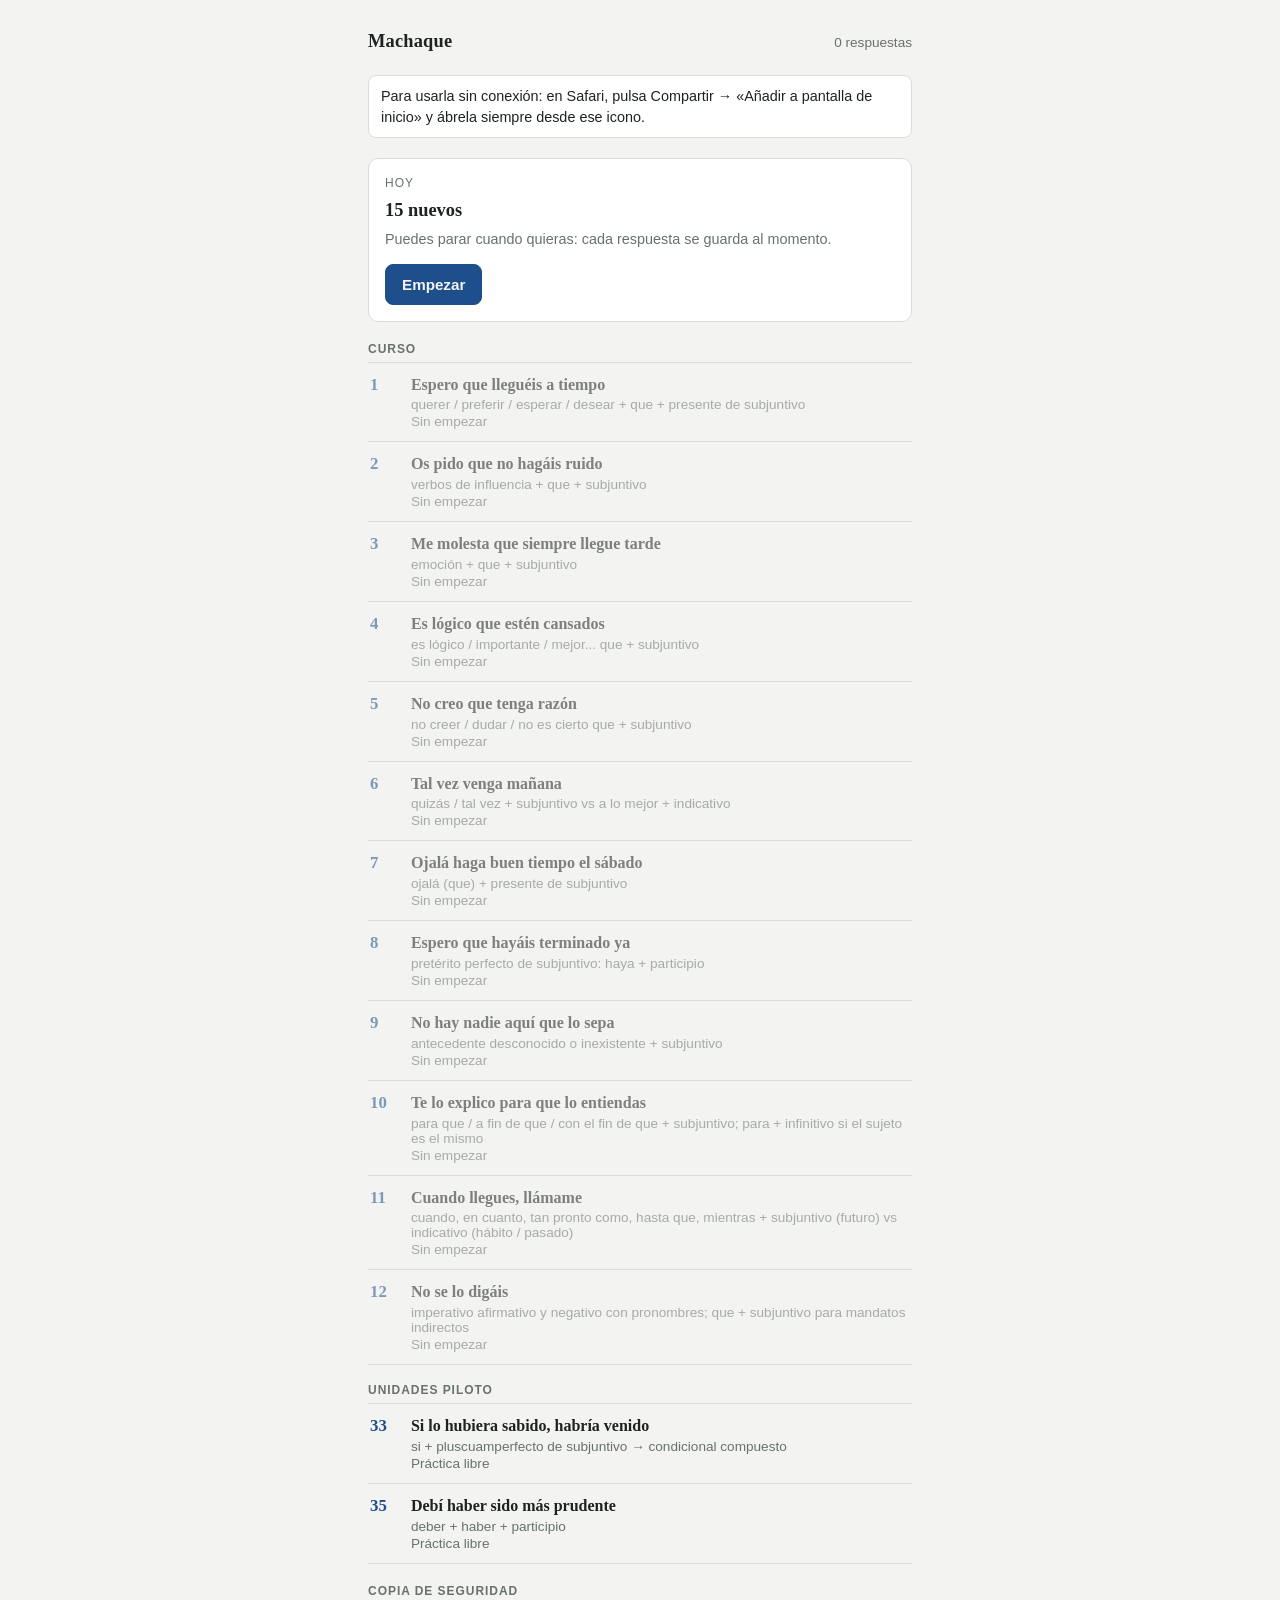
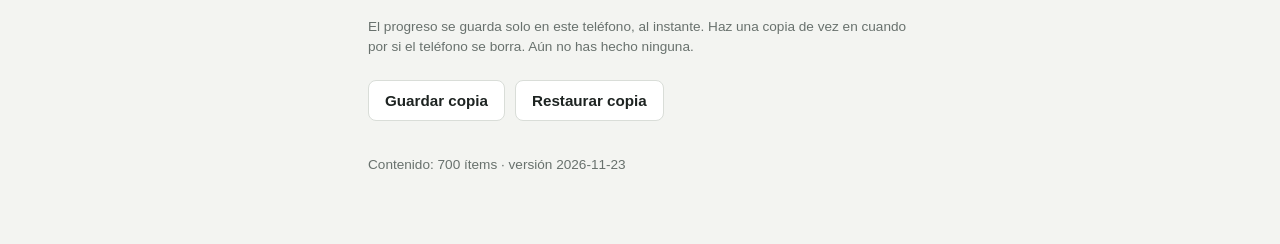
==== commit 505616fc: "Add units 7-12 (reviewed); daily load 15 new + up to 20 reviews Co-Authored-By: Claude Opus 5.5 <nor" ====
--- a/index.html
+++ b/index.html
@@ -103,7 +103,7 @@
 <body>
 <div class="wrap" id="app"></div>
 <script>
-const DATA = {"meta": {"1": {"title": "Espero que lleguéis a tiempo", "struct": "querer / preferir / esperar / desear + que + presente de subjuntivo", "count": 50}, "2": {"title": "Os pido que no hagáis ruido", "struct": "verbos de influencia + que + subjuntivo", "count": 50}, "3": {"title": "Me molesta que siempre llegue tarde", "struct": "emoción + que + subjuntivo", "count": 50}, "4": {"title": "Es lógico que estén cansados", "struct": "es lógico / importante / mejor... que + subjuntivo", "count": 50}, "5": {"title": "No creo que tenga razón", "struct": "no creer / dudar / no es cierto que + subjuntivo", "count": 50}, "6": {"title": "Tal vez venga mañana", "struct": "quizás / tal vez + subjuntivo vs a lo mejor + indicativo", "count": 50}, "33": {"title": "Si lo hubiera sabido, habría venido", "struct": "si + pluscuamperfecto de subjuntivo → condicional compuesto", "count": 50}, "35": {"title": "Debí haber sido más prudente", "struct": "deber + haber + participio", "count": 50}}, "items": [{"id": "1-121350", "u": 1, "t": "tr", "note": "El inglés usa infinitivo («want you to»); el español, que + subjuntivo: venir → vengas.", "w": false, "cue": "tú", "p": "I want you to come to dinner on Saturday.", "acc": ["Quiero que vengas a cenar el sábado.", "Quiero que vengas el sábado a cenar.", "Quiero que el sábado vengas a cenar.", "Quiero que te vengas a cenar el sábado.", "Quiero que vengas a cenar este sábado."], "show": "Quiero que vengas a cenar el sábado.", "alts": ["Quiero que vengas el sábado a cenar.", "Quiero que el sábado vengas a cenar.", "Quiero que te vengas a cenar el sábado.", "Quiero que vengas a cenar este sábado."]}, {"id": "1-c7617c", "u": 1, "t": "gap", "note": "Llegar → lleguéis: la g pasa a gu delante de e.", "w": false, "cue": "", "acc": ["lleguéis"], "s": "Espero que ___ (llegar, vosotros) a tiempo para el brindis.", "show": "Espero que lleguéis a tiempo para el brindis."}, {"id": "1-330f86", "u": 1, "t": "tr", "note": "«Gustar» concuerda con lo que gusta: que os guste el piso.", "w": false, "cue": "vosotros", "p": "I hope you like the flat.", "acc": ["Espero que os guste"], "show": "Espero que os guste el piso.", "alts": [], "fs": "", "fe": "el piso."}, {"id": "1-9d6585", "u": 1, "t": "mc", "note": "Mismo sujeto (yo quiero, yo voy): infinitivo, sin «que».", "w": false, "cue": "", "s": "I want to go to the cinema tonight.", "o": ["Quiero ir al cine esta noche.", "Quiero que voy al cine esta noche.", "Quiero vaya al cine esta noche.", "Quiero a ir al cine esta noche."], "acc": ["Quiero ir al cine esta noche."], "show": "Quiero ir al cine esta noche."}, {"id": "1-654376", "u": 1, "t": "tr", "note": "Sujetos distintos (ellos quieren, yo estudio): que + subjuntivo.", "w": false, "cue": "", "p": "My parents want me to study medicine.", "acc": ["quieren que estudie Medicina.", "quieren que haga Medicina."], "show": "Mis padres quieren que estudie Medicina.", "alts": ["Mis padres quieren que haga Medicina."], "fs": "Mis padres", "fe": ""}, {"id": "1-422771", "u": 1, "t": "tr", "note": "Prefiero que + presente de subjuntivo; con «preferiría», imperfecto de subjuntivo.", "w": false, "cue": "tú", "p": "I'd rather you not tell anyone.", "acc": ["Prefiero que no se lo digas a nadie.", "Prefiero que no se lo cuentes a nadie.", "Prefiero que no lo digas a nadie.", "Prefiero que no lo cuentes a nadie.", "Preferiría que no se lo dijeras a nadie.", "Preferiría que no se lo contaras a nadie.", "Preferiría que no lo dijeras a nadie.", "Preferiría que no lo contaras a nadie."], "show": "Prefiero que no se lo digas a nadie.", "alts": ["Prefiero que no se lo cuentes a nadie.", "Prefiero que no lo digas a nadie.", "Prefiero que no lo cuentes a nadie.", "Preferiría que no se lo dijeras a nadie.", "Preferiría que no se lo contaras a nadie.", "Preferiría que no lo dijeras a nadie.", "Preferiría que no lo contaras a nadie."]}, {"id": "1-f6a0b1", "u": 1, "t": "gap", "note": "Traer → traiga: el subjuntivo sale de la raíz de «traigo».", "w": false, "cue": "", "acc": ["traiga"], "s": "¿Quieres que te ___ (traer, yo) algo del supermercado?", "show": "¿Quieres que te traiga algo del supermercado?"}, {"id": "1-e9ccd5", "u": 1, "t": "tr", "note": "Llover diptonga: llueva.", "w": false, "cue": "", "p": "We hope it doesn't rain tomorrow.", "acc": ["Esperamos que no llueva mañana.", "Esperamos que mañana no llueva."], "show": "Esperamos que no llueva mañana.", "alts": ["Esperamos que mañana no llueva."]}, {"id": "1-a81c41", "u": 1, "t": "tr", "note": "Recoger → recoja (g → j delante de a).", "w": false, "cue": "tú", "p": "Do you want me to pick you up at the station?", "acc": ["¿Quieres que te recoja en la estación?", "¿Quieres que te vaya a buscar a la estación?", "¿Quieres que vaya a buscarte a la estación?", "¿Quieres que te vaya a recoger a la estación?", "¿Quieres que vaya a recogerte a la estación?", "¿Quieres que vaya a la estación a recogerte?", "¿Quieres que vaya a la estación a buscarte?"], "show": "¿Quieres que te recoja en la estación?", "alts": ["¿Quieres que te vaya a buscar a la estación?", "¿Quieres que vaya a buscarte a la estación?", "¿Quieres que te vaya a recoger a la estación?", "¿Quieres que vaya a recogerte a la estación?", "¿Quieres que vaya a la estación a recogerte?", "¿Quieres que vaya a la estación a buscarte?"]}, {"id": "1-ac64e6", "u": 1, "t": "mc", "note": "Salir → salga, de «salgo». Esperar que pide subjuntivo.", "w": false, "cue": "", "s": "Espero que el examen te ___ bien.", "o": ["salga", "sale", "saldrá", "salir"], "acc": ["salga"], "show": "Espero que el examen te salga bien."}, {"id": "1-b4a3d9", "u": 1, "t": "tr", "note": "Verbo pronominal: que os preocupéis.", "w": false, "cue": "vosotros", "p": "I don't want you to worry.", "acc": ["No quiero que os preocupéis."], "show": "No quiero que os preocupéis.", "alts": []}, {"id": "1-3d0827", "u": 1, "t": "tr", "note": "Mismo sujeto: infinitivo. Nada de «quiere que compre».", "w": false, "cue": "", "p": "She wants to buy a new car.", "acc": ["Quiere comprarse", "Se quiere comprar", "Quiere comprar"], "show": "Quiere comprarse un coche nuevo.", "alts": ["Se quiere comprar un coche nuevo.", "Quiere comprar un coche nuevo."], "fs": "", "fe": "un coche nuevo."}, {"id": "1-7c0ace", "u": 1, "t": "gap", "note": "Ser es irregular: sea, seas, sea, seamos, seáis, sean.", "w": false, "cue": "", "acc": ["seamos"], "s": "Mis abuelos desean que ___ (ser, nosotros) felices.", "show": "Mis abuelos desean que seamos felices."}, {"id": "1-1847a1", "u": 1, "t": "tr", "note": "«Pasarlo bien» es la forma natural de «have a good time».", "w": false, "cue": "vosotros", "p": "I hope you have a great time in Seville.", "acc": ["Espero que lo paséis muy bien", "Espero que os lo paséis muy bien", "Espero que lo paséis genial", "Espero que os lo paséis genial", "Espero que lo paséis de maravilla", "Espero que os lo paséis de maravilla", "Espero que lo paséis bien", "Espero que os lo paséis bien", "Espero que lo paséis en grande", "Espero que os lo paséis en grande", "Espero que lo paséis fenomenal", "Espero que os lo paséis fenomenal", "Espero que disfrutéis mucho"], "show": "Espero que lo paséis muy bien en Sevilla.", "alts": ["Espero que os lo paséis muy bien en Sevilla.", "Espero que lo paséis genial en Sevilla.", "Espero que os lo paséis genial en Sevilla.", "Espero que lo paséis de maravilla en Sevilla.", "Espero que os lo paséis de maravilla en Sevilla.", "Espero que lo paséis bien en Sevilla.", "Espero que os lo paséis bien en Sevilla.", "Espero que lo paséis en grande en Sevilla.", "Espero que os lo paséis en grande en Sevilla.", "Espero que lo paséis fenomenal en Sevilla.", "Espero que os lo paséis fenomenal en Sevilla.", "Espero que disfrutéis mucho en Sevilla."], "fs": "", "fe": "en Sevilla."}, {"id": "1-b08d7a", "u": 1, "t": "tr", "note": "Hacer → haga, de «hago».", "w": false, "cue": "tú", "p": "What do you want me to do?", "acc": ["¿Qué quieres que haga?"], "show": "¿Qué quieres que haga?", "alts": []}, {"id": "1-b3d9b7", "u": 1, "t": "mc", "note": "Coger → cojáis: la g pasa a j delante de a.", "w": false, "cue": "vosotros", "s": "Prefiero que ___ el metro; es más rápido.", "o": ["cojáis", "cogéis", "coger", "cogeréis"], "acc": ["cojáis"], "show": "Prefiero que cojáis el metro; es más rápido."}, {"id": "1-67ca24", "u": 1, "t": "tr", "note": "Verbo de deseo con otro sujeto: que + presente de subjuntivo. Mismo sujeto: infinitivo (quiero ir / quiero que vayas).", "w": false, "cue": "", "p": "The doctor wants me to rest for a week.", "acc": ["quiere que descanse una semana.", "quiere que descanse durante una semana.", "quiere que guarde reposo una semana.", "quiere que guarde reposo durante una semana.", "quiere que repose una semana.", "quiere que repose durante una semana."], "show": "El médico quiere que descanse una semana.", "alts": ["El médico quiere que descanse durante una semana.", "El médico quiere que guarde reposo una semana.", "El médico quiere que guarde reposo durante una semana.", "El médico quiere que repose una semana.", "El médico quiere que repose durante una semana."], "fs": "El médico", "fe": ""}, {"id": "1-555bf0", "u": 1, "t": "tr", "note": "Saber → sepa, sepas, sepan: totalmente irregular.", "w": false, "cue": "", "p": "I hope they know how to get there.", "acc": ["Espero que sepan llegar.", "Espero que sepan cómo llegar.", "Espero que sepan llegar allí.", "Espero que sepan cómo llegar allí.", "Espero que sepan ir.", "Espero que sepan cómo ir."], "show": "Espero que sepan llegar.", "alts": ["Espero que sepan cómo llegar.", "Espero que sepan llegar allí.", "Espero que sepan cómo llegar allí.", "Espero que sepan ir.", "Espero que sepan cómo ir."]}, {"id": "1-c642ff", "u": 1, "t": "gap", "note": "Tener → tenga, de «tengo».", "w": false, "cue": "", "acc": ["tengan"], "s": "No queremos que nuestros hijos ___ (tener, ellos) miedo del agua.", "show": "No queremos que nuestros hijos tengan miedo del agua."}, {"id": "1-15b4e2", "u": 1, "t": "tr", "note": "Conocer → conozca. «Meet» por primera vez es «conocer».", "w": false, "cue": "(a un amigo, coloquial)", "p": "Come on, I want you to meet my girlfriend.", "acc": ["Venga, quiero que conozcas", "Venga, que quiero que conozcas", "Anda, quiero que conozcas", "Vamos, quiero que conozcas", "Anda, que quiero que conozcas", "Venga, quiero presentarte", "Venga, te quiero presentar", "Venga, que quiero presentarte"], "show": "Venga, quiero que conozcas a mi novia.", "alts": ["Venga, que quiero que conozcas a mi novia.", "Anda, quiero que conozcas a mi novia.", "Vamos, quiero que conozcas a mi novia.", "Anda, que quiero que conozcas a mi novia.", "Venga, quiero presentarte a mi novia.", "Venga, te quiero presentar a mi novia.", "Venga, que quiero presentarte a mi novia."], "fs": "", "fe": "a mi novia."}, {"id": "1-0c4335", "u": 1, "t": "tr", "note": "«Quedar» para lo que sobra; «haber» → haya.", "w": false, "cue": "", "p": "I hope there are still tickets left.", "acc": ["Espero que todavía queden entradas.", "Espero que aún queden entradas.", "Espero que queden entradas todavía.", "Espero que todavía haya entradas.", "Espero que aún haya entradas.", "Espero que queden entradas aún.", "Espero que haya entradas todavía.", "Espero que siga habiendo entradas."], "show": "Espero que todavía queden entradas.", "alts": ["Espero que aún queden entradas.", "Espero que queden entradas todavía.", "Espero que todavía haya entradas.", "Espero que aún haya entradas.", "Espero que queden entradas aún.", "Espero que haya entradas todavía.", "Espero que siga habiendo entradas."]}, {"id": "1-156932", "u": 1, "t": "mc", "note": "«Espero tener razón» significa «I hope I'm right»: el sujeto cambia.", "w": false, "cue": "tú", "s": "I hope you're right.", "o": ["Espero que tengas razón.", "Espero que tienes razón.", "Espero tener razón.", "Espero que tendrás razón."], "acc": ["Espero que tengas razón."], "show": "Espero que tengas razón."}, {"id": "1-24e36f", "u": 1, "t": "tr", "note": "Verbo de deseo con otro sujeto: que + presente de subjuntivo. Mismo sujeto: infinitivo (quiero ir / quiero que vayas).", "w": false, "cue": "", "p": "My boss wants us to finish the report before Friday.", "acc": ["quiere que terminemos el informe antes del viernes.", "quiere que acabemos el informe antes del viernes."], "show": "Mi jefe quiere que terminemos el informe antes del viernes.", "alts": ["Mi jefe quiere que acabemos el informe antes del viernes."], "fs": "Mi jefe", "fe": ""}, {"id": "1-7f1909", "u": 1, "t": "gap", "note": "Estar lleva tilde en el subjuntivo: esté, estén.", "w": false, "cue": "", "acc": ["estén"], "s": "La tripulación desea que ___ (estar, ustedes) cómodos durante el vuelo.", "show": "La tripulación desea que estén cómodos durante el vuelo."}, {"id": "1-8a9448", "u": 1, "t": "tr", "note": "«Prefiero cenar» sería solo yo; «we» exige que + subjuntivo. Por la noche, «cenar».", "w": false, "cue": "", "p": "I'd rather we eat at home tonight.", "acc": ["Prefiero que cenemos en casa esta noche.", "Prefiero que esta noche cenemos en casa.", "Preferiría que cenáramos en casa esta noche.", "Preferiría que esta noche cenáramos en casa."], "show": "Prefiero que cenemos en casa esta noche.", "alts": ["Prefiero que esta noche cenemos en casa.", "Preferiría que cenáramos en casa esta noche.", "Preferiría que esta noche cenáramos en casa."]}, {"id": "1-ac2ca0", "u": 1, "t": "tr", "note": "Perderse diptonga (pierdo), pero no en vosotros: perdáis.", "w": false, "cue": "vosotros", "p": "We don't want you to get lost.", "acc": ["No queremos que os perdáis."], "show": "No queremos que os perdáis.", "alts": []}, {"id": "1-af9ac4", "u": 1, "t": "tr", "note": "Dar → den. «¡Ojalá!» también va siempre con subjuntivo.", "w": false, "cue": "(a un amigo, coloquial)", "p": "I hope you get the job, man!", "acc": ["¡Espero que te den el trabajo, tío!", "¡Tío, espero que te den el trabajo!", "¡Ojalá te den el trabajo, tío!", "¡Tío, ojalá te den el trabajo!", "¡Espero que te den el puesto, tío!", "¡Tío, espero que te den el puesto!", "¡Ojalá te den el puesto, tío!", "¡Tío, ojalá te den el puesto!", "¡Espero que consigas el trabajo, tío!", "¡Tío, espero que consigas el trabajo!", "¡Ojalá consigas el trabajo, tío!", "¡Tío, ojalá consigas el trabajo!", "¡Espero que consigas el puesto, tío!", "¡Ojalá consigas el puesto, tío!"], "show": "¡Espero que te den el trabajo, tío!", "alts": ["¡Tío, espero que te den el trabajo!", "¡Ojalá te den el trabajo, tío!", "¡Tío, ojalá te den el trabajo!", "¡Espero que te den el puesto, tío!", "¡Tío, espero que te den el puesto!", "¡Ojalá te den el puesto, tío!", "¡Tío, ojalá te den el puesto!", "¡Espero que consigas el trabajo, tío!", "¡Tío, espero que consigas el trabajo!", "¡Ojalá consigas el trabajo, tío!", "¡Tío, ojalá consigas el trabajo!", "¡Espero que consigas el puesto, tío!", "¡Ojalá consigas el puesto, tío!"]}, {"id": "1-3029f5", "u": 1, "t": "gap", "note": "Decir → diga, de «digo».", "w": false, "cue": "", "acc": ["digas"], "s": "Quiero que me ___ (decir, tú) la verdad.", "show": "Quiero que me digas la verdad."}, {"id": "1-dfbbcd", "u": 1, "t": "tr", "note": "Verbo de deseo con otro sujeto: que + presente de subjuntivo. Mismo sujeto: infinitivo (quiero ir / quiero que vayas).", "w": false, "cue": "vosotros", "p": "Do you want us to bring dessert?", "acc": ["¿Queréis que traigamos el postre?", "¿Queréis que traigamos postre?", "¿Queréis que llevemos el postre?", "¿Queréis que llevemos postre?"], "show": "¿Queréis que traigamos el postre?", "alts": ["¿Queréis que traigamos postre?", "¿Queréis que llevemos el postre?", "¿Queréis que llevemos postre?"]}, {"id": "1-67cb8a", "u": 1, "t": "mc", "note": "Ella prefiere y ella vive: mismo sujeto, infinitivo.", "w": false, "cue": "", "s": "My sister prefers to live alone.", "o": ["Mi hermana prefiere vivir sola.", "Mi hermana prefiere que vive sola.", "Mi hermana prefiere que ella viva sola.", "Mi hermana prefiere viva sola."], "acc": ["Mi hermana prefiere vivir sola."], "show": "Mi hermana prefiere vivir sola."}, {"id": "1-2fc9bd", "u": 1, "t": "tr", "note": "Verbo de deseo con otro sujeto: que + presente de subjuntivo. Mismo sujeto: infinitivo (quiero ir / quiero que vayas).", "w": false, "cue": "tú", "p": "I hope your mother gets better soon.", "acc": ["Espero que tu madre se mejore pronto.", "Espero que tu madre se ponga bien pronto.", "Espero que tu madre se recupere pronto.", "Espero que tu madre se ponga mejor pronto.", "Espero que tu madre se mejore enseguida.", "Espero que tu madre se recupere enseguida."], "show": "Espero que tu madre se mejore pronto.", "alts": ["Espero que tu madre se ponga bien pronto.", "Espero que tu madre se recupere pronto.", "Espero que tu madre se ponga mejor pronto.", "Espero que tu madre se mejore enseguida.", "Espero que tu madre se recupere enseguida."]}, {"id": "1-4dfe1f", "u": 1, "t": "tr", "note": "Verbo de deseo con otro sujeto: que + presente de subjuntivo. Mismo sujeto: infinitivo (quiero ir / quiero que vayas).", "w": false, "cue": "", "p": "My neighbours want us to turn the music down.", "acc": ["quieren que bajemos la música.", "quieren que bajemos el volumen.", "quieren que bajemos el volumen de la música.", "quieren que pongamos la música más baja."], "show": "Mis vecinos quieren que bajemos la música.", "alts": ["Mis vecinos quieren que bajemos el volumen.", "Mis vecinos quieren que bajemos el volumen de la música.", "Mis vecinos quieren que pongamos la música más baja."], "fs": "Mis vecinos", "fe": ""}, {"id": "1-9fb035", "u": 1, "t": "gap", "note": "Venir → venga, de «vengo».", "w": false, "cue": "", "acc": ["vengan"], "s": "Preferimos que ___ (venir, ellos) el domingo por la mañana.", "show": "Preferimos que vengan el domingo por la mañana."}, {"id": "1-99c453", "u": 1, "t": "tr", "note": "Yo quiero, yo digo: infinitivo. El pronombre puede ir delante o pegado.", "w": false, "cue": "tú", "p": "I want to tell you something.", "acc": ["Quiero decirte algo.", "Te quiero decir algo."], "show": "Quiero decirte algo.", "alts": ["Te quiero decir algo."]}, {"id": "1-567285", "u": 1, "t": "tr", "note": "Poder diptonga: pueda.", "w": false, "cue": "usted", "p": "I hope you can come to the wedding.", "acc": ["Espero que pueda venir a la boda.", "Espero que pueda asistir a la boda.", "Espero que pueda ir a la boda."], "show": "Espero que pueda venir a la boda.", "alts": ["Espero que pueda asistir a la boda.", "Espero que pueda ir a la boda."]}, {"id": "1-f03e96", "u": 1, "t": "mc", "note": "Esperar + infinitivo cuando el sujeto es el mismo.", "w": false, "cue": "", "s": "We hope to sell the flat soon.", "o": ["Esperamos vender el piso pronto.", "Esperamos que vendamos el piso pronto.", "Esperamos que vendemos el piso pronto.", "Esperamos vendamos el piso pronto."], "acc": ["Esperamos vender el piso pronto."], "show": "Esperamos vender el piso pronto."}, {"id": "1-4997e2", "u": 1, "t": "tr", "note": "Verbo de deseo con otro sujeto: que + presente de subjuntivo. Mismo sujeto: infinitivo (quiero ir / quiero que vayas).", "w": false, "cue": "usted", "p": "Do you want me to open the window?", "acc": ["¿Quiere que abra la ventana?", "¿Quiere que le abra la ventana?"], "show": "¿Quiere que abra la ventana?", "alts": ["¿Quiere que le abra la ventana?"]}, {"id": "1-d6b22c", "u": 1, "t": "tr", "note": "«Quedarse a cenar»: con «a», no «para».", "w": false, "cue": "vosotros", "p": "We want you to stay for dinner.", "acc": ["Queremos que os quedéis a cenar."], "show": "Queremos que os quedéis a cenar.", "alts": []}, {"id": "1-03e431", "u": 1, "t": "gap", "note": "Poner → ponga, de «pongo».", "w": false, "cue": "", "acc": ["ponga"], "s": "Mi madre quiere que ___ (poner, yo) la mesa.", "show": "Mi madre quiere que ponga la mesa."}, {"id": "1-06bda2", "u": 1, "t": "tr", "note": "«¿Vale?» es el «okay?» de España.", "w": false, "cue": "(a un amigo, coloquial)", "p": "Look, I'd rather you call me, okay?", "acc": ["Mira, prefiero que me llames, ¿vale?", "Oye, prefiero que me llames, ¿vale?", "Mira, preferiría que me llamaras, ¿vale?", "Oye, preferiría que me llamaras, ¿vale?"], "show": "Mira, prefiero que me llames, ¿vale?", "alts": ["Oye, prefiero que me llames, ¿vale?", "Mira, preferiría que me llamaras, ¿vale?", "Oye, preferiría que me llamaras, ¿vale?"]}, {"id": "1-56c7cc", "u": 1, "t": "mc", "note": "Esperar que + subjuntivo, también con el tiempo: que haga.", "w": false, "cue": "", "s": "Espero que mañana ___ buen tiempo.", "o": ["haga", "hace", "hará", "hacer"], "acc": ["haga"], "show": "Espero que mañana haga buen tiempo."}, {"id": "1-8dc6e9", "u": 1, "t": "tr", "note": "Verbo de deseo con otro sujeto: que + presente de subjuntivo. Mismo sujeto: infinitivo (quiero ir / quiero que vayas).", "w": false, "cue": "tú", "p": "I want you to be happy.", "acc": ["Quiero que seas feliz."], "show": "Quiero que seas feliz.", "alts": []}, {"id": "1-d676b9", "u": 1, "t": "tr", "note": "«Dejar de» + infinitivo = «quit».", "w": false, "cue": "", "p": "My wife wants me to quit smoking.", "acc": ["Mi mujer quiere que deje de fumar.", "Mi esposa quiere que deje de fumar.", "Mi mujer quiere que deje el tabaco.", "Mi esposa quiere que deje el tabaco."], "show": "Mi mujer quiere que deje de fumar.", "alts": ["Mi esposa quiere que deje de fumar.", "Mi mujer quiere que deje el tabaco.", "Mi esposa quiere que deje el tabaco."]}, {"id": "1-0e0f32", "u": 1, "t": "gap", "note": "Haber impersonal → haya, siempre en singular.", "w": false, "cue": "", "acc": ["haya"], "s": "Espero que no ___ (haber) mucho tráfico en la autopista.", "show": "Espero que no haya mucho tráfico en la autopista."}, {"id": "1-199c4c", "u": 1, "t": "tr", "note": "Tú quieres, tú tomas: infinitivo.", "w": false, "cue": "tú", "p": "Do you want to have a drink with us?", "acc": ["¿Quieres tomar algo con nosotros?", "¿Quieres tomarte algo con nosotros?", "¿Te quieres tomar algo con nosotros?", "¿Quieres tomar una copa con nosotros?", "¿Quieres tomarte una copa con nosotros?", "¿Te quieres tomar una copa con nosotros?", "¿Quieres venir a tomar algo con nosotros?", "¿Te apetece tomar algo con nosotros?", "¿Te apetece tomarte algo con nosotros?", "¿Te apetece tomar una copa con nosotros?"], "show": "¿Quieres tomar algo con nosotros?", "alts": ["¿Quieres tomarte algo con nosotros?", "¿Te quieres tomar algo con nosotros?", "¿Quieres tomar una copa con nosotros?", "¿Quieres tomarte una copa con nosotros?", "¿Te quieres tomar una copa con nosotros?", "¿Quieres venir a tomar algo con nosotros?", "¿Te apetece tomar algo con nosotros?", "¿Te apetece tomarte algo con nosotros?", "¿Te apetece tomar una copa con nosotros?"]}, {"id": "1-94de6c", "u": 1, "t": "tr", "note": "Verbo de deseo con otro sujeto: que + presente de subjuntivo. Mismo sujeto: infinitivo (quiero ir / quiero que vayas).", "w": false, "cue": "ustedes", "p": "We hope you enjoy the trip.", "acc": ["Esperamos que disfruten del viaje.", "Esperamos que disfruten el viaje."], "show": "Esperamos que disfruten del viaje.", "alts": ["Esperamos que disfruten el viaje."]}, {"id": "1-cb1fc5", "u": 1, "t": "tr", "note": "Pagar → pagues: la g pasa a gu delante de e.", "w": false, "cue": "(a un amigo, coloquial)", "p": "Okay, but this time I want you to pay.", "acc": ["Vale, pero esta vez quiero que pagues tú.", "Vale, pero quiero que pagues tú esta vez.", "Vale, pero quiero que esta vez pagues tú.", "Vale, pero esta vez quiero que pagues."], "show": "Vale, pero esta vez quiero que pagues tú.", "alts": ["Vale, pero quiero que pagues tú esta vez.", "Vale, pero quiero que esta vez pagues tú.", "Vale, pero esta vez quiero que pagues."]}, {"id": "1-0836a8", "u": 1, "t": "mc", "note": "Servir cambia e → i: sirva.", "w": false, "cue": "", "s": "Muchos clientes prefieren que el tinto se ___ un poco más fresco.", "o": ["sirva", "sirve", "servir", "servirá"], "acc": ["sirva"], "show": "Muchos clientes prefieren que el tinto se sirva un poco más fresco."}, {"id": "1-0b3536", "u": 1, "t": "gap", "note": "Pedir cambia e → i: pida.", "w": false, "cue": "", "acc": ["pida"], "s": "¿Queréis que os ___ (pedir, yo) un taxi?", "show": "¿Queréis que os pida un taxi?"}, {"id": "1-f78ea6", "u": 1, "t": "tr", "note": "Verbo de deseo con otro sujeto: que + presente de subjuntivo. Mismo sujeto: infinitivo (quiero ir / quiero que vayas).", "w": false, "cue": "(a un amigo, coloquial)", "p": "Man, I hope my team wins tonight.", "acc": ["Tío, espero que gane mi equipo esta noche.", "Tío, espero que mi equipo gane esta noche.", "Tío, ojalá gane mi equipo esta noche.", "Tío, ojalá mi equipo gane esta noche.", "Espero que gane mi equipo esta noche, tío.", "Ojalá gane mi equipo esta noche, tío.", "Espero que mi equipo gane esta noche, tío.", "Ojalá mi equipo gane esta noche, tío.", "Tío, espero que esta noche gane mi equipo.", "Tío, ojalá esta noche gane mi equipo.", "Tío, a ver si gana mi equipo esta noche.", "Tío, a ver si mi equipo gana esta noche."], "show": "Tío, espero que gane mi equipo esta noche.", "alts": ["Tío, espero que mi equipo gane esta noche.", "Tío, ojalá gane mi equipo esta noche.", "Tío, ojalá mi equipo gane esta noche.", "Espero que gane mi equipo esta noche, tío.", "Ojalá gane mi equipo esta noche, tío.", "Espero que mi equipo gane esta noche, tío.", "Ojalá mi equipo gane esta noche, tío.", "Tío, espero que esta noche gane mi equipo.", "Tío, ojalá esta noche gane mi equipo.", "Tío, a ver si gana mi equipo esta noche.", "Tío, a ver si mi equipo gana esta noche."]}, {"id": "2-bc41ea", "u": 2, "t": "tr", "note": "Hacer → hagáis: raíz irregular de «hago».", "w": false, "cue": "vosotros", "p": "I'm asking you not to make noise at night.", "acc": ["Os pido que no hagáis ruido por la noche.", "Os pido que por la noche no hagáis ruido.", "Os pido que no hagáis ruido por las noches.", "Os pido que no hagáis ruido de noche."], "show": "Os pido que no hagáis ruido por la noche.", "alts": ["Os pido que por la noche no hagáis ruido.", "Os pido que no hagáis ruido por las noches.", "Os pido que no hagáis ruido de noche."]}, {"id": "2-f381d2", "u": 2, "t": "tr", "note": "Con «recomendar» también vale el infinitivo: me recomienda caminar.", "w": false, "cue": "", "p": "The doctor recommends that I walk an hour a day.", "acc": ["me recomienda que camine", "me recomienda que ande", "me recomienda que pasee", "recomienda que camine", "recomienda que ande", "recomienda que pasee", "me recomienda caminar", "me recomienda andar", "me recomienda pasear"], "show": "El médico me recomienda que camine una hora al día.", "alts": ["El médico me recomienda que ande una hora al día.", "El médico me recomienda que pasee una hora al día.", "El médico recomienda que camine una hora al día.", "El médico recomienda que ande una hora al día.", "El médico recomienda que pasee una hora al día.", "El médico me recomienda caminar una hora al día.", "El médico me recomienda andar una hora al día.", "El médico me recomienda pasear una hora al día."], "fs": "El médico", "fe": "una hora al día."}, {"id": "2-0fcb38", "u": 2, "t": "gap", "note": "«Decir» como mandato → subjuntivo. Poner → ponga.", "w": false, "cue": "", "acc": ["me ponga", "me pusiera"], "s": "Mi madre me ha dicho que ___ (ponerse, yo) el abrigo porque hace frío.", "show": "Mi madre me ha dicho que me ponga el abrigo porque hace frío."}, {"id": "2-6cf200", "u": 2, "t": "mc", "note": "«Decir» que informa → indicativo; «decir» que manda → subjuntivo.", "w": false, "cue": "", "s": "Juan dice que ___ mañana; ya se ha comprado el billete de tren.", "o": ["viene", "venga", "viniera", "venir"], "acc": ["viene"], "show": "Juan dice que viene mañana; ya se ha comprado el billete de tren."}, {"id": "2-f5b32a", "u": 2, "t": "tr", "note": "«Dile que…» transmite una orden → subjuntivo.", "w": false, "cue": "tú", "p": "Tell her to call me tomorrow morning.", "acc": ["Dile que me llame mañana por la mañana.", "Dile que me llame mañana a primera hora."], "show": "Dile que me llame mañana por la mañana.", "alts": ["Dile que me llame mañana a primera hora."]}, {"id": "2-89ca98", "u": 2, "t": "tr", "note": "Con «dejar», lo más natural es el infinitivo; «dejar que» + subjuntivo también vale.", "w": false, "cue": "", "p": "They don't let us park on this street.", "acc": ["No nos dejan aparcar en esta calle.", "No nos dejan que aparquemos en esta calle.", "No dejan que aparquemos en esta calle.", "No nos permiten aparcar en esta calle.", "No nos permiten que aparquemos en esta calle."], "show": "No nos dejan aparcar en esta calle.", "alts": ["No nos dejan que aparquemos en esta calle.", "No dejan que aparquemos en esta calle.", "No nos permiten aparcar en esta calle.", "No nos permiten que aparquemos en esta calle."]}, {"id": "2-271ccf", "u": 2, "t": "tr", "note": "Pedir, aconsejar, recomendar, exigir, prohibir, dejar, decir (mandato) + que + presente de subjuntivo cuando el sujeto cambia.", "w": false, "cue": "usted", "p": "I advise you to book a table in advance.", "acc": ["Le aconsejo que reserve mesa con antelación.", "Le aconsejo que reserve mesa con tiempo.", "Le aconsejo que reserve una mesa con antelación.", "Le aconsejo que reserve una mesa con tiempo.", "Le aconsejo reservar mesa con antelación.", "Le aconsejo reservar mesa con tiempo.", "Le aconsejo reservar una mesa con antelación.", "Le aconsejo reservar una mesa con tiempo."], "show": "Le aconsejo que reserve mesa con antelación.", "alts": ["Le aconsejo que reserve mesa con tiempo.", "Le aconsejo que reserve una mesa con antelación.", "Le aconsejo que reserve una mesa con tiempo.", "Le aconsejo reservar mesa con antelación.", "Le aconsejo reservar mesa con tiempo.", "Le aconsejo reservar una mesa con antelación.", "Le aconsejo reservar una mesa con tiempo."]}, {"id": "2-ca484c", "u": 2, "t": "gap", "note": "Pedir, aconsejar, recomendar, exigir, prohibir, dejar, decir (mandato) + que + presente de subjuntivo cuando el sujeto cambia.", "w": false, "cue": "", "acc": ["estemos"], "s": "El jefe exige que todos ___ (estar, nosotros) en la oficina a las nueve.", "show": "El jefe exige que todos estemos en la oficina a las nueve."}, {"id": "2-8bc820", "u": 2, "t": "tr", "note": "Conducir → conduzca. En España se «conduce», no se «maneja».", "w": false, "cue": "", "p": "My father doesn't let my brother drive his car.", "acc": ["Mi padre no deja que mi hermano conduzca su coche.", "Mi padre no deja a mi hermano conducir su coche.", "Mi padre no le deja a mi hermano conducir su coche.", "Mi padre no le deja conducir su coche a mi hermano.", "Mi padre no deja que mi hermano lleve su coche.", "Mi padre no le deja a mi hermano que conduzca su coche.", "Mi padre no deja a mi hermano que conduzca su coche."], "show": "Mi padre no deja que mi hermano conduzca su coche.", "alts": ["Mi padre no deja a mi hermano conducir su coche.", "Mi padre no le deja a mi hermano conducir su coche.", "Mi padre no le deja conducir su coche a mi hermano.", "Mi padre no deja que mi hermano lleve su coche.", "Mi padre no le deja a mi hermano que conduzca su coche.", "Mi padre no deja a mi hermano que conduzca su coche."]}, {"id": "2-551e68", "u": 2, "t": "tr", "note": "«Prohibir» admite infinitivo o «que» + subjuntivo.", "w": false, "cue": "", "p": "The teacher forbids us to use our phones in class.", "acc": ["La profesora nos prohíbe que usemos el móvil", "La profesora nos prohíbe que usemos los móviles", "La profesora nos prohíbe usar el móvil", "La profesora nos prohíbe usar los móviles", "La profesora nos prohíbe que utilicemos el móvil", "La profesora nos prohíbe que utilicemos los móviles", "La profesora nos prohíbe utilizar el móvil", "La profesora nos prohíbe utilizar los móviles", "El profesor nos prohíbe que usemos el móvil", "El profesor nos prohíbe que usemos los móviles", "El profesor nos prohíbe usar el móvil", "El profesor nos prohíbe usar los móviles", "El profesor nos prohíbe que utilicemos el móvil", "El profesor nos prohíbe que utilicemos los móviles", "El profesor nos prohíbe utilizar el móvil", "El profesor nos prohíbe utilizar los móviles"], "show": "La profesora nos prohíbe que usemos el móvil en clase.", "alts": ["La profesora nos prohíbe que usemos los móviles en clase.", "La profesora nos prohíbe usar el móvil en clase.", "La profesora nos prohíbe usar los móviles en clase.", "La profesora nos prohíbe que utilicemos el móvil en clase.", "La profesora nos prohíbe que utilicemos los móviles en clase.", "La profesora nos prohíbe utilizar el móvil en clase.", "La profesora nos prohíbe utilizar los móviles en clase.", "El profesor nos prohíbe que usemos el móvil en clase.", "El profesor nos prohíbe que usemos los móviles en clase.", "El profesor nos prohíbe usar el móvil en clase.", "El profesor nos prohíbe usar los móviles en clase.", "El profesor nos prohíbe que utilicemos el móvil en clase.", "El profesor nos prohíbe que utilicemos los móviles en clase.", "El profesor nos prohíbe utilizar el móvil en clase.", "El profesor nos prohíbe utilizar los móviles en clase."], "fs": "", "fe": "en clase."}, {"id": "2-2c7249", "u": 2, "t": "mc", "note": "Probar (o → ue): pruebes.", "w": false, "cue": "", "s": "Te recomiendo que ___ el cocido de este sitio.", "o": ["pruebes", "pruebas", "probarás", "probaste"], "acc": ["pruebes"], "show": "Te recomiendo que pruebes el cocido de este sitio."}, {"id": "2-76d044", "u": 2, "t": "tr", "note": "Decir → digas. «Venga» y «tío» son muy de España.", "w": false, "cue": "(a un amigo, coloquial)", "p": "Come on, man, I'm asking you to tell me the truth.", "acc": ["Venga, tío, te pido que me digas la verdad.", "Tío, venga, te pido que me digas la verdad.", "Venga, te pido que me digas la verdad, tío.", "Venga, tío, te pido que me cuentes la verdad."], "show": "Venga, tío, te pido que me digas la verdad.", "alts": ["Tío, venga, te pido que me digas la verdad.", "Venga, te pido que me digas la verdad, tío.", "Venga, tío, te pido que me cuentes la verdad."]}, {"id": "2-3b8afa", "u": 2, "t": "tr", "note": "Pedir, aconsejar, recomendar, exigir, prohibir, dejar, decir (mandato) + que + presente de subjuntivo cuando el sujeto cambia.", "w": false, "cue": "", "p": "We're asking the neighbours to turn down the music.", "acc": ["Les pedimos a los vecinos que bajen la música.", "Les pedimos a los vecinos que bajen el volumen de la música.", "Les pedimos a los vecinos que pongan la música más baja.", "Pedimos a los vecinos que bajen la música.", "Pedimos a los vecinos que bajen el volumen de la música.", "Pedimos a los vecinos que pongan la música más baja.", "Les estamos pidiendo a los vecinos que bajen la música.", "Les estamos pidiendo a los vecinos que bajen el volumen de la música.", "Les estamos pidiendo a los vecinos que pongan la música más baja."], "show": "Les pedimos a los vecinos que bajen la música.", "alts": ["Les pedimos a los vecinos que bajen el volumen de la música.", "Les pedimos a los vecinos que pongan la música más baja.", "Pedimos a los vecinos que bajen la música.", "Pedimos a los vecinos que bajen el volumen de la música.", "Pedimos a los vecinos que pongan la música más baja.", "Les estamos pidiendo a los vecinos que bajen la música.", "Les estamos pidiendo a los vecinos que bajen el volumen de la música.", "Les estamos pidiendo a los vecinos que pongan la música más baja."]}, {"id": "2-610e0c", "u": 2, "t": "gap", "note": "Salir → salga: raíz irregular de «salgo».", "w": false, "cue": "", "acc": ["salgáis"], "s": "Os prohíbo que ___ (salir, vosotros) a la calle sin el casco.", "show": "Os prohíbo que salgáis a la calle sin el casco."}, {"id": "2-b52549", "u": 2, "t": "tr", "note": "Pedir (e → i): pidamos.", "w": false, "cue": "usted", "p": "What do you recommend we order for dessert?", "acc": ["¿Qué nos recomienda que pidamos de postre?", "¿Qué nos recomienda pedir de postre?", "¿Qué nos recomienda de postre?", "¿Qué recomienda que pidamos de postre?", "¿Qué nos recomienda que tomemos de postre?", "¿Qué nos recomienda tomar de postre?"], "show": "¿Qué nos recomienda que pidamos de postre?", "alts": ["¿Qué nos recomienda pedir de postre?", "¿Qué nos recomienda de postre?", "¿Qué recomienda que pidamos de postre?", "¿Qué nos recomienda que tomemos de postre?", "¿Qué nos recomienda tomar de postre?"]}, {"id": "2-bde334", "u": 2, "t": "tr", "note": "Imperativo negativo + que + subjuntivo: no dejéis que coman.", "w": false, "cue": "vosotros", "p": "Don't let the kids eat more candy.", "acc": ["No dejéis que los niños coman más caramelos.", "No dejéis que los niños coman más golosinas.", "No dejéis que los niños coman más chucherías.", "No dejéis que los niños coman más chuches.", "No dejéis que los niños coman más dulces.", "No dejéis a los niños comer más caramelos.", "No dejéis a los niños comer más golosinas.", "No dejéis a los niños comer más chucherías.", "No dejéis a los niños comer más chuches.", "No dejéis a los niños comer más dulces."], "show": "No dejéis que los niños coman más caramelos.", "alts": ["No dejéis que los niños coman más golosinas.", "No dejéis que los niños coman más chucherías.", "No dejéis que los niños coman más chuches.", "No dejéis que los niños coman más dulces.", "No dejéis a los niños comer más caramelos.", "No dejéis a los niños comer más golosinas.", "No dejéis a los niños comer más chucherías.", "No dejéis a los niños comer más chuches.", "No dejéis a los niños comer más dulces."]}, {"id": "2-01634f", "u": 2, "t": "mc", "note": "Con «prohibir», el infinitivo es lo más natural; «que beba» también sería correcto.", "w": false, "cue": "", "s": "Mi médico me ha prohibido ___ alcohol.", "o": ["beber", "que bebo", "bebiendo", "que beberé"], "acc": ["beber"], "show": "Mi médico me ha prohibido beber alcohol."}, {"id": "2-ae7e69", "u": 2, "t": "tr", "note": "«Insistir en que» + subjuntivo; no olvides el «en».", "w": false, "cue": "vosotros · insistir", "p": "I insist that you come to dinner on Saturday.", "acc": ["Insisto en que vengáis", "Insisto en que os vengáis"], "show": "Insisto en que vengáis a cenar el sábado.", "alts": ["Insisto en que os vengáis a cenar el sábado."], "fs": "", "fe": "a cenar el sábado."}, {"id": "2-1109b8", "u": 2, "t": "gap", "note": "Pedir, aconsejar, recomendar, exigir, prohibir, dejar, decir (mandato) + que + presente de subjuntivo cuando el sujeto cambia.", "w": false, "cue": "", "acc": ["hagamos"], "s": "La jefa nos pide que ___ (hacer, nosotros) horas extra esta semana.", "show": "La jefa nos pide que hagamos horas extra esta semana."}, {"id": "2-14f3a8", "u": 2, "t": "tr", "note": "Imperativo de vosotros: decid + les → decidles.", "w": false, "cue": "vosotros", "p": "Tell them not to wait for us for dinner.", "acc": ["Decidles que no nos esperen para cenar.", "Decidles que no nos esperen a cenar.", "Decidles que no nos esperen para la cena."], "show": "Decidles que no nos esperen para cenar.", "alts": ["Decidles que no nos esperen a cenar.", "Decidles que no nos esperen para la cena."]}, {"id": "2-ba3932", "u": 2, "t": "tr", "note": "Aquí «decir» solo informa → indicativo.", "w": false, "cue": "", "p": "Lucía says she's tired and is going home.", "acc": ["dice que está cansada y que se va a casa.", "dice que está cansada y se va a casa.", "dice que está cansada y que se vuelve a casa.", "dice que está cansada y se vuelve a casa.", "dice que está cansada y que se marcha a casa.", "dice que está cansada y se marcha a casa."], "show": "Lucía dice que está cansada y que se va a casa.", "alts": ["Lucía dice que está cansada y se va a casa.", "Lucía dice que está cansada y que se vuelve a casa.", "Lucía dice que está cansada y se vuelve a casa.", "Lucía dice que está cansada y que se marcha a casa.", "Lucía dice que está cansada y se marcha a casa."], "fs": "Lucía", "fe": ""}, {"id": "2-6e7fbf", "u": 2, "t": "tr", "note": "Exigir + que + subjuntivo. Traer → traiga.", "w": false, "cue": "usted", "p": "The bank requires you to bring your passport.", "acc": ["El banco le exige que traiga el pasaporte.", "El banco le exige que traiga su pasaporte.", "El banco le exige que lleve el pasaporte.", "El banco le exige que lleve su pasaporte.", "El banco exige que traiga el pasaporte.", "El banco exige que traiga su pasaporte.", "El banco exige que lleve el pasaporte.", "El banco exige que lleve su pasaporte."], "show": "El banco le exige que traiga el pasaporte.", "alts": ["El banco le exige que traiga su pasaporte.", "El banco le exige que lleve el pasaporte.", "El banco le exige que lleve su pasaporte.", "El banco exige que traiga el pasaporte.", "El banco exige que traiga su pasaporte.", "El banco exige que lleve el pasaporte.", "El banco exige que lleve su pasaporte."]}, {"id": "2-79d76c", "u": 2, "t": "mc", "note": "Pedir, aconsejar, recomendar, exigir, prohibir, dejar, decir (mandato) + que + presente de subjuntivo cuando el sujeto cambia.", "w": false, "cue": "", "s": "Te aconsejo que no le ___ nada a tu jefe todavía.", "o": ["digas", "dices", "dirás", "decir"], "acc": ["digas"], "show": "Te aconsejo que no le digas nada a tu jefe todavía."}, {"id": "2-32a734", "u": 2, "t": "tr", "note": "«Deja que pague yo» o «déjame pagar»: las dos son muy naturales.", "w": false, "cue": "(a un amigo, coloquial)", "p": "Put your wallet away, let me pay this time.", "acc": ["Guarda la cartera, deja que pague yo esta vez.", "Guarda la cartera, deja que pague esta vez.", "Guarda la cartera, déjame pagar a mí esta vez.", "Guarda la cartera, déjame pagar esta vez.", "Guarda la cartera, déjame que pague yo esta vez.", "Guarda la cartera, déjame que pague esta vez.", "Guárdate la cartera, deja que pague yo esta vez.", "Guárdate la cartera, deja que pague esta vez.", "Guárdate la cartera, déjame pagar a mí esta vez.", "Guárdate la cartera, déjame pagar esta vez.", "Guárdate la cartera, déjame que pague yo esta vez.", "Guárdate la cartera, déjame que pague esta vez."], "show": "Guarda la cartera, deja que pague yo esta vez.", "alts": ["Guarda la cartera, deja que pague esta vez.", "Guarda la cartera, déjame pagar a mí esta vez.", "Guarda la cartera, déjame pagar esta vez.", "Guarda la cartera, déjame que pague yo esta vez.", "Guarda la cartera, déjame que pague esta vez.", "Guárdate la cartera, deja que pague yo esta vez.", "Guárdate la cartera, deja que pague esta vez.", "Guárdate la cartera, déjame pagar a mí esta vez.", "Guárdate la cartera, déjame pagar esta vez.", "Guárdate la cartera, déjame que pague yo esta vez.", "Guárdate la cartera, déjame que pague esta vez."]}, {"id": "2-59a172", "u": 2, "t": "gap", "note": "Ir → vaya, vayáis: totalmente irregular.", "w": false, "cue": "", "acc": ["vayáis"], "s": "Os aconsejo que ___ (ir, vosotros) temprano al Mercado Central.", "show": "Os aconsejo que vayáis temprano al Mercado Central."}, {"id": "2-937945", "u": 2, "t": "tr", "note": "Recoger → recoja (g → j delante de a).", "w": false, "cue": "", "p": "My sister is asking me to pick her up at the station.", "acc": ["me pide que la recoja en la estación.", "me pide que la vaya a buscar a la estación.", "me pide que vaya a buscarla a la estación.", "me pide que la vaya a recoger a la estación.", "me pide que vaya a recogerla a la estación.", "me está pidiendo que la recoja en la estación."], "show": "Mi hermana me pide que la recoja en la estación.", "alts": ["Mi hermana me pide que la vaya a buscar a la estación.", "Mi hermana me pide que vaya a buscarla a la estación.", "Mi hermana me pide que la vaya a recoger a la estación.", "Mi hermana me pide que vaya a recogerla a la estación.", "Mi hermana me está pidiendo que la recoja en la estación."], "fs": "Mi hermana", "fe": ""}, {"id": "2-30eda5", "u": 2, "t": "tr", "note": "Pedir, aconsejar, recomendar, exigir, prohibir, dejar, decir (mandato) + que + presente de subjuntivo cuando el sujeto cambia.", "w": false, "cue": "ustedes", "p": "We recommend you try the Albariño.", "acc": ["Les recomendamos que prueben", "Les recomendamos probar"], "show": "Les recomendamos que prueben el albariño.", "alts": ["Les recomendamos probar el albariño."], "fs": "", "fe": "el albariño."}, {"id": "2-d3f8ce", "u": 2, "t": "tr", "note": "Pedir, aconsejar, recomendar, exigir, prohibir, dejar, decir (mandato) + que + presente de subjuntivo cuando el sujeto cambia.", "w": false, "cue": "tú", "p": "I'm not going to let you pay for everything.", "acc": ["No voy a dejar que pagues todo.", "No voy a dejar que lo pagues todo.", "No voy a dejarte pagar todo.", "No voy a dejarte pagarlo todo.", "No te voy a dejar pagar todo.", "No te voy a dejar pagarlo todo.", "No te voy a dejar que pagues todo.", "No te voy a dejar que lo pagues todo."], "show": "No voy a dejar que pagues todo.", "alts": ["No voy a dejar que lo pagues todo.", "No voy a dejarte pagar todo.", "No voy a dejarte pagarlo todo.", "No te voy a dejar pagar todo.", "No te voy a dejar pagarlo todo.", "No te voy a dejar que pagues todo.", "No te voy a dejar que lo pagues todo."]}, {"id": "2-dfa9e2", "u": 2, "t": "gap", "note": "Coger → coja (g → j delante de a).", "w": false, "cue": "", "acc": ["coja"], "s": "¿Me dejas que ___ (coger, yo) tu cargador un momento?", "show": "¿Me dejas que coja tu cargador un momento?"}, {"id": "2-45da89", "u": 2, "t": "tr", "note": "Tener → tengamos.", "w": false, "cue": "", "p": "The landlord doesn't allow us to have pets in the flat.", "acc": ["no nos deja tener animales", "no nos deja tener mascotas", "no nos permite tener animales", "no nos permite tener mascotas", "no deja que tengamos animales", "no deja que tengamos mascotas", "no permite que tengamos animales", "no permite que tengamos mascotas"], "show": "El casero no nos deja tener animales en el piso.", "alts": ["El casero no nos deja tener mascotas en el piso.", "El casero no nos permite tener animales en el piso.", "El casero no nos permite tener mascotas en el piso.", "El casero no deja que tengamos animales en el piso.", "El casero no deja que tengamos mascotas en el piso.", "El casero no permite que tengamos animales en el piso.", "El casero no permite que tengamos mascotas en el piso."], "fs": "El casero", "fe": "en el piso."}, {"id": "2-1c76a0", "u": 2, "t": "mc", "note": "Una orden en estilo indirecto → subjuntivo.", "w": false, "cue": "", "s": "«Llega antes de las diez», le he dicho a Marta. → Le he dicho a Marta que ___ antes de las diez.", "o": ["llegue", "llega", "llegará", "llegar"], "acc": ["llegue"], "show": "«Llega antes de las diez», le he dicho a Marta. → Le he dicho a Marta que llegue antes de las diez."}, {"id": "2-8df587", "u": 2, "t": "tr", "note": "Pedir a alguien que + subjuntivo; «le» anticipa a Carlos.", "w": false, "cue": "tú", "p": "Ask Carlos to bring the wine, please.", "acc": ["Pídele a Carlos que traiga el vino, por favor.", "Pídele a Carlos que se traiga el vino, por favor.", "Por favor, pídele a Carlos que traiga el vino."], "show": "Pídele a Carlos que traiga el vino, por favor.", "alts": ["Pídele a Carlos que se traiga el vino, por favor.", "Por favor, pídele a Carlos que traiga el vino."]}, {"id": "2-c7d0e0", "u": 2, "t": "tr", "note": "Pedir, aconsejar, recomendar, exigir, prohibir, dejar, decir (mandato) + que + presente de subjuntivo cuando el sujeto cambia.", "w": false, "cue": "vosotros", "p": "Why won't you let me help you?", "acc": ["¿Por qué no me dejáis que os ayude?", "¿Por qué no me dejáis ayudaros?", "¿Por qué no dejáis que os ayude?"], "show": "¿Por qué no me dejáis que os ayude?", "alts": ["¿Por qué no me dejáis ayudaros?", "¿Por qué no dejáis que os ayude?"]}, {"id": "2-048bf8", "u": 2, "t": "gap", "note": "Dormir (o → ue): duerman.", "w": false, "cue": "", "acc": ["duerman"], "s": "Los pediatras recomiendan que los niños ___ (dormir) al menos nueve horas.", "show": "Los pediatras recomiendan que los niños duerman al menos nueve horas."}, {"id": "2-83cd82", "u": 2, "t": "tr", "note": "Sentarse (e → ie): te sientes.", "w": false, "cue": "(a tu hijo, tú)", "p": "I'm telling you to sit down right now.", "acc": ["Te digo que te sientes ahora mismo.", "Te digo que te sientes ya.", "Te estoy diciendo que te sientes ahora mismo.", "Te estoy diciendo que te sientes ya."], "show": "Te digo que te sientes ahora mismo.", "alts": ["Te digo que te sientes ya.", "Te estoy diciendo que te sientes ahora mismo.", "Te estoy diciendo que te sientes ya."]}, {"id": "2-63cb39", "u": 2, "t": "mc", "note": "Pedir, aconsejar, recomendar, exigir, prohibir, dejar, decir (mandato) + que + presente de subjuntivo cuando el sujeto cambia.", "w": false, "cue": "", "s": "Mis padres me piden que ___ más a menudo.", "o": ["los llame", "los llamo", "llamarlos", "los llamaré"], "acc": ["los llame"], "show": "Mis padres me piden que los llame más a menudo."}, {"id": "2-6ff129", "u": 2, "t": "tr", "note": "En España, «agua del grifo».", "w": false, "cue": "", "p": "The guide advises us not to drink the tap water.", "acc": ["El guía nos aconseja que no bebamos agua del grifo.", "El guía nos aconseja que no bebamos el agua del grifo.", "El guía nos aconseja no beber agua del grifo.", "El guía nos aconseja no beber el agua del grifo.", "La guía nos aconseja que no bebamos agua del grifo.", "La guía nos aconseja que no bebamos el agua del grifo.", "La guía nos aconseja no beber agua del grifo.", "La guía nos aconseja no beber el agua del grifo."], "show": "El guía nos aconseja que no bebamos agua del grifo.", "alts": ["El guía nos aconseja que no bebamos el agua del grifo.", "El guía nos aconseja no beber agua del grifo.", "El guía nos aconseja no beber el agua del grifo.", "La guía nos aconseja que no bebamos agua del grifo.", "La guía nos aconseja que no bebamos el agua del grifo.", "La guía nos aconseja no beber agua del grifo.", "La guía nos aconseja no beber el agua del grifo."]}, {"id": "2-117a1d", "u": 2, "t": "gap", "note": "Contar (o → ue): cuentes.", "w": false, "cue": "", "acc": ["cuentes"], "s": "Te pido por favor que no le ___ (contar, tú) nada a nadie.", "show": "Te pido por favor que no le cuentes nada a nadie."}, {"id": "2-0fd037", "u": 2, "t": "tr", "note": "Pedir, aconsejar, recomendar, exigir, prohibir, dejar, decir (mandato) + que + presente de subjuntivo cuando el sujeto cambia.", "w": false, "cue": "", "p": "My boss demands that I answer emails on weekends.", "acc": ["exige que conteste los correos el fin de semana.", "exige que conteste los correos los fines de semana.", "exige que conteste los emails el fin de semana.", "exige que conteste los emails los fines de semana.", "exige que conteste los mensajes el fin de semana.", "exige que conteste los mensajes los fines de semana.", "exige que responda los correos el fin de semana.", "exige que responda los correos los fines de semana.", "exige que responda los emails el fin de semana.", "exige que responda los emails los fines de semana.", "exige que responda los mensajes el fin de semana.", "exige que responda los mensajes los fines de semana.", "me exige que conteste los correos el fin de semana.", "me exige que conteste los correos los fines de semana.", "me exige que conteste los emails el fin de semana.", "me exige que conteste los emails los fines de semana.", "me exige que conteste los mensajes el fin de semana.", "me exige que conteste los mensajes los fines de semana.", "me exige que responda los correos el fin de semana.", "me exige que responda los correos los fines de semana.", "me exige que responda los emails el fin de semana.", "me exige que responda los emails los fines de semana.", "me exige que responda los mensajes el fin de semana.", "me exige que responda los mensajes los fines de semana."], "show": "Mi jefe exige que conteste los correos el fin de semana.", "alts": ["Mi jefe exige que conteste los correos los fines de semana.", "Mi jefe exige que conteste los emails el fin de semana.", "Mi jefe exige que conteste los emails los fines de semana.", "Mi jefe exige que conteste los mensajes el fin de semana.", "Mi jefe exige que conteste los mensajes los fines de semana.", "Mi jefe exige que responda los correos el fin de semana.", "Mi jefe exige que responda los correos los fines de semana.", "Mi jefe exige que responda los emails el fin de semana.", "Mi jefe exige que responda los emails los fines de semana.", "Mi jefe exige que responda los mensajes el fin de semana.", "Mi jefe exige que responda los mensajes los fines de semana.", "Mi jefe me exige que conteste los correos el fin de semana.", "Mi jefe me exige que conteste los correos los fines de semana.", "Mi jefe me exige que conteste los emails el fin de semana.", "Mi jefe me exige que conteste los emails los fines de semana.", "Mi jefe me exige que conteste los mensajes el fin de semana.", "Mi jefe me exige que conteste los mensajes los fines de semana.", "Mi jefe me exige que responda los correos el fin de semana.", "Mi jefe me exige que responda los correos los fines de semana.", "Mi jefe me exige que responda los emails el fin de semana.", "Mi jefe me exige que responda los emails los fines de semana.", "Mi jefe me exige que responda los mensajes el fin de semana.", "Mi jefe me exige que responda los mensajes los fines de semana."], "fs": "Mi jefe", "fe": ""}, {"id": "2-541f24", "u": 2, "t": "tr", "note": "Aquí «decir» afirma un hecho → indicativo.", "w": false, "cue": "tú", "p": "I'm telling you it's not true.", "acc": ["Te digo que no es verdad.", "Te digo que no es cierto.", "Te estoy diciendo que no es verdad.", "Te estoy diciendo que no es cierto."], "show": "Te digo que no es verdad.", "alts": ["Te digo que no es cierto.", "Te estoy diciendo que no es verdad.", "Te estoy diciendo que no es cierto."]}, {"id": "2-513a4a", "u": 2, "t": "mc", "note": "Pedir, aconsejar, recomendar, exigir, prohibir, dejar, decir (mandato) + que + presente de subjuntivo cuando el sujeto cambia.", "w": false, "cue": "", "s": "No dejes que el perro ___ al sofá.", "o": ["se suba", "se sube", "subirse", "se subirá"], "acc": ["se suba"], "show": "No dejes que el perro se suba al sofá."}, {"id": "2-c37f58", "u": 2, "t": "tr", "note": "Pedir, aconsejar, recomendar, exigir, prohibir, dejar, decir (mandato) + que + presente de subjuntivo cuando el sujeto cambia.", "w": false, "cue": "tú", "p": "Tell your brother not to forget the keys.", "acc": ["Dile a tu hermano que no se olvide de las llaves.", "Dile a tu hermano que no olvide las llaves.", "Dile a tu hermano que no se le olviden las llaves."], "show": "Dile a tu hermano que no se olvide de las llaves.", "alts": ["Dile a tu hermano que no olvide las llaves.", "Dile a tu hermano que no se le olviden las llaves."]}, {"id": "2-7d56cc", "u": 2, "t": "tr", "note": "Ser → seáis. «¿Vale?» cierra la frase en España.", "w": false, "cue": "(a unos amigos, vosotros, coloquial)", "p": "Look, I'm asking you to be on time for once, OK?", "acc": ["Mirad, os pido que por una vez seáis puntuales, ¿vale?", "Mirad, os pido que seáis puntuales por una vez, ¿vale?", "Mirad, os pido que por una vez lleguéis a tiempo, ¿vale?", "Mirad, os pido que lleguéis a tiempo por una vez, ¿vale?", "Mirad, os pido que por una vez lleguéis a la hora, ¿vale?", "Mirad, os pido que lleguéis a la hora por una vez, ¿vale?", "Mira, os pido que por una vez seáis puntuales, ¿vale?", "Mira, os pido que seáis puntuales por una vez, ¿vale?", "Mira, os pido que por una vez lleguéis a tiempo, ¿vale?", "Mira, os pido que lleguéis a tiempo por una vez, ¿vale?", "Mira, os pido que por una vez lleguéis a la hora, ¿vale?", "Mira, os pido que lleguéis a la hora por una vez, ¿vale?"], "show": "Mirad, os pido que por una vez seáis puntuales, ¿vale?", "alts": ["Mirad, os pido que seáis puntuales por una vez, ¿vale?", "Mirad, os pido que por una vez lleguéis a tiempo, ¿vale?", "Mirad, os pido que lleguéis a tiempo por una vez, ¿vale?", "Mirad, os pido que por una vez lleguéis a la hora, ¿vale?", "Mirad, os pido que lleguéis a la hora por una vez, ¿vale?", "Mira, os pido que por una vez seáis puntuales, ¿vale?", "Mira, os pido que seáis puntuales por una vez, ¿vale?", "Mira, os pido que por una vez lleguéis a tiempo, ¿vale?", "Mira, os pido que lleguéis a tiempo por una vez, ¿vale?", "Mira, os pido que por una vez lleguéis a la hora, ¿vale?", "Mira, os pido que lleguéis a la hora por una vez, ¿vale?"]}, {"id": "2-1b4d38", "u": 2, "t": "tr", "note": "«Dice que lo tomes»: orden transmitida → subjuntivo.", "w": false, "cue": "tú", "p": "The pharmacist says to take it with food.", "acc": ["El farmacéutico dice que lo tomes con comida.", "El farmacéutico dice que lo tomes con las comidas.", "El farmacéutico dice que te lo tomes con comida.", "El farmacéutico dice que te lo tomes con las comidas.", "La farmacéutica dice que lo tomes con comida.", "La farmacéutica dice que lo tomes con las comidas.", "La farmacéutica dice que te lo tomes con comida.", "La farmacéutica dice que te lo tomes con las comidas.", "El farmacéutico dice que lo tomes durante las comidas.", "El farmacéutico dice que te lo tomes durante las comidas.", "La farmacéutica dice que lo tomes durante las comidas.", "La farmacéutica dice que te lo tomes durante las comidas."], "show": "El farmacéutico dice que lo tomes con comida.", "alts": ["El farmacéutico dice que lo tomes con las comidas.", "El farmacéutico dice que te lo tomes con comida.", "El farmacéutico dice que te lo tomes con las comidas.", "La farmacéutica dice que lo tomes con comida.", "La farmacéutica dice que lo tomes con las comidas.", "La farmacéutica dice que te lo tomes con comida.", "La farmacéutica dice que te lo tomes con las comidas.", "El farmacéutico dice que lo tomes durante las comidas.", "El farmacéutico dice que te lo tomes durante las comidas.", "La farmacéutica dice que lo tomes durante las comidas.", "La farmacéutica dice que te lo tomes durante las comidas."]}, {"id": "2-7e0b36", "u": 2, "t": "tr", "note": "Pedir, aconsejar, recomendar, exigir, prohibir, dejar, decir (mandato) + que + presente de subjuntivo cuando el sujeto cambia.", "w": true, "cue": "usted · el vino", "p": "I hope you like it. I recommend you open it an hour before dinner.", "acc": ["Espero que le guste. Le recomiendo que lo abra una hora antes de la cena.", "Espero que le guste. Le recomiendo que la abra una hora antes de la cena.", "Espero que le guste. Le recomiendo abrirlo una hora antes de la cena.", "Espero que le guste. Le recomiendo abrirla una hora antes de la cena.", "Espero que le guste. Le recomiendo que lo abra una hora antes de cenar.", "Espero que le guste. Le recomiendo que la abra una hora antes de cenar.", "Espero que le guste. Le recomiendo abrirlo una hora antes de cenar.", "Espero que le guste. Le recomiendo abrirla una hora antes de cenar."], "show": "Espero que le guste. Le recomiendo que lo abra una hora antes de la cena.", "alts": ["Espero que le guste. Le recomiendo que la abra una hora antes de la cena.", "Espero que le guste. Le recomiendo abrirlo una hora antes de la cena.", "Espero que le guste. Le recomiendo abrirla una hora antes de la cena.", "Espero que le guste. Le recomiendo que lo abra una hora antes de cenar.", "Espero que le guste. Le recomiendo que la abra una hora antes de cenar.", "Espero que le guste. Le recomiendo abrirlo una hora antes de cenar.", "Espero que le guste. Le recomiendo abrirla una hora antes de cenar."]}, {"id": "2-b77827", "u": 2, "t": "gap", "note": "Preferir que + subjuntivo, igual que aconsejar que.", "w": true, "cue": "", "acc": ["vengáis"], "s": "Prefiero que no ___ (venir, vosotros) en coche; os aconsejo que cojáis el metro.", "show": "Prefiero que no vengáis en coche; os aconsejo que cojáis el metro."}, {"id": "2-7e5c94", "u": 2, "t": "tr", "note": "Pedir, aconsejar, recomendar, exigir, prohibir, dejar, decir (mandato) + que + presente de subjuntivo cuando el sujeto cambia.", "w": true, "cue": "", "p": "My parents want me to study medicine, but I'm asking them to let me choose.", "acc": ["Mis padres quieren que estudie medicina, pero les pido que me dejen elegir.", "Mis padres quieren que estudie medicina, pero les pido que me dejen decidir.", "Mis padres quieren que estudie medicina, pero les pido que dejen que elija.", "Mis padres quieren que estudie medicina, pero les pido que dejen que decida."], "show": "Mis padres quieren que estudie medicina, pero les pido que me dejen elegir.", "alts": ["Mis padres quieren que estudie medicina, pero les pido que me dejen decidir.", "Mis padres quieren que estudie medicina, pero les pido que dejen que elija.", "Mis padres quieren que estudie medicina, pero les pido que dejen que decida."]}, {"id": "2-3674ce", "u": 2, "t": "mc", "note": "Pedir, aconsejar, recomendar, exigir, prohibir, dejar, decir (mandato) + que + presente de subjuntivo cuando el sujeto cambia.", "w": true, "cue": "", "s": "Espero que ___ bien y os pido que me escribáis pronto.", "o": ["estéis", "estáis", "estar", "estaréis"], "acc": ["estéis"], "show": "Espero que estéis bien y os pido que me escribáis pronto."}, {"id": "2-57fddf", "u": 2, "t": "tr", "note": "Ojalá + subjuntivo; dile que + subjuntivo.", "w": true, "cue": "(a un amigo, coloquial)", "p": "I hope it doesn't rain, man. Tell Pablo to bring an umbrella just in case.", "acc": ["Ojalá no llueva, tío. Dile a Pablo que traiga un paraguas por si acaso.", "Ojalá no llueva, tío. Dile a Pablo que traiga paraguas por si acaso.", "Ojalá no llueva, tío. Dile a Pablo que lleve un paraguas por si acaso.", "Ojalá no llueva, tío. Dile a Pablo que lleve paraguas por si acaso.", "Ojalá no llueva, tío. Dile a Pablo que se traiga un paraguas por si acaso.", "Ojalá no llueva, tío. Dile a Pablo que se traiga paraguas por si acaso.", "Ojalá no llueva, tío. Dile a Pablo que se lleve un paraguas por si acaso.", "Ojalá no llueva, tío. Dile a Pablo que se lleve paraguas por si acaso.", "Espero que no llueva, tío. Dile a Pablo que traiga un paraguas por si acaso.", "Espero que no llueva, tío. Dile a Pablo que traiga paraguas por si acaso.", "Espero que no llueva, tío. Dile a Pablo que lleve un paraguas por si acaso.", "Espero que no llueva, tío. Dile a Pablo que lleve paraguas por si acaso.", "Espero que no llueva, tío. Dile a Pablo que se traiga un paraguas por si acaso.", "Espero que no llueva, tío. Dile a Pablo que se traiga paraguas por si acaso.", "Espero que no llueva, tío. Dile a Pablo que se lleve un paraguas por si acaso.", "Espero que no llueva, tío. Dile a Pablo que se lleve paraguas por si acaso.", "Tío, ojalá no llueva. Dile a Pablo que traiga un paraguas por si acaso.", "Tío, ojalá no llueva. Dile a Pablo que lleve un paraguas por si acaso.", "Tío, espero que no llueva. Dile a Pablo que traiga un paraguas por si acaso.", "Tío, espero que no llueva. Dile a Pablo que lleve un paraguas por si acaso."], "show": "Ojalá no llueva, tío. Dile a Pablo que traiga un paraguas por si acaso.", "alts": ["Ojalá no llueva, tío. Dile a Pablo que traiga paraguas por si acaso.", "Ojalá no llueva, tío. Dile a Pablo que lleve un paraguas por si acaso.", "Ojalá no llueva, tío. Dile a Pablo que lleve paraguas por si acaso.", "Ojalá no llueva, tío. Dile a Pablo que se traiga un paraguas por si acaso.", "Ojalá no llueva, tío. Dile a Pablo que se traiga paraguas por si acaso.", "Ojalá no llueva, tío. Dile a Pablo que se lleve un paraguas por si acaso.", "Ojalá no llueva, tío. Dile a Pablo que se lleve paraguas por si acaso.", "Espero que no llueva, tío. Dile a Pablo que traiga un paraguas por si acaso.", "Espero que no llueva, tío. Dile a Pablo que traiga paraguas por si acaso.", "Espero que no llueva, tío. Dile a Pablo que lleve un paraguas por si acaso.", "Espero que no llueva, tío. Dile a Pablo que lleve paraguas por si acaso.", "Espero que no llueva, tío. Dile a Pablo que se traiga un paraguas por si acaso.", "Espero que no llueva, tío. Dile a Pablo que se traiga paraguas por si acaso.", "Espero que no llueva, tío. Dile a Pablo que se lleve un paraguas por si acaso.", "Espero que no llueva, tío. Dile a Pablo que se lleve paraguas por si acaso.", "Tío, ojalá no llueva. Dile a Pablo que traiga un paraguas por si acaso.", "Tío, ojalá no llueva. Dile a Pablo que lleve un paraguas por si acaso.", "Tío, espero que no llueva. Dile a Pablo que traiga un paraguas por si acaso.", "Tío, espero que no llueva. Dile a Pablo que lleve un paraguas por si acaso."]}, {"id": "2-5e2eaf", "u": 2, "t": "gap", "note": "Perderse (e → ie), pero perdáis no diptonga.", "w": true, "cue": "", "acc": ["os perdáis"], "s": "No queremos que ___ (perderse, vosotros), así que os recomendamos que miréis el mapa.", "show": "No queremos que os perdáis, así que os recomendamos que miréis el mapa."}, {"id": "3-0cc284", "u": 3, "t": "tr", "note": "«Alegrarse de que» + subjuntivo; «alegrar» sin «se» va sin «de».", "w": false, "cue": "tú", "p": "I'm glad you're coming to the party.", "acc": ["Me alegro de que vengas", "Me alegra que vengas"], "show": "Me alegro de que vengas a la fiesta.", "alts": ["Me alegra que vengas a la fiesta."], "fs": "", "fe": "a la fiesta."}, {"id": "3-990cca", "u": 3, "t": "gap", "note": "Poner → ponga (raíz irregular pong-).", "w": false, "cue": "", "acc": ["ponga"], "s": "Me molesta que mi vecino ___ (poner, él) la música tan alta por la noche.", "show": "Me molesta que mi vecino ponga la música tan alta por la noche."}, {"id": "3-315edd", "u": 3, "t": "tr", "note": "«Preocupar que» + subjuntivo, aunque en inglés vaya en futuro.", "w": false, "cue": "", "p": "We're worried it'll rain on Saturday.", "acc": ["Nos preocupa que llueva el sábado.", "Nos preocupa que vaya a llover el sábado.", "Nos preocupa que el sábado llueva.", "Nos preocupa que llueva este sábado.", "Tememos que llueva el sábado."], "show": "Nos preocupa que llueva el sábado.", "alts": ["Nos preocupa que vaya a llover el sábado.", "Nos preocupa que el sábado llueva.", "Nos preocupa que llueva este sábado.", "Tememos que llueva el sábado."]}, {"id": "3-930072", "u": 3, "t": "mc", "note": "El que se alegra y el que está son la misma persona: infinitivo.", "w": false, "cue": "I'm glad to be here with you.", "s": "Me alegro de ___ aquí contigo.", "o": ["estar", "que esté", "que estoy", "esté"], "acc": ["estar"], "show": "Me alegro de estar aquí contigo."}, {"id": "3-383ad8", "u": 3, "t": "tr", "note": "Verbo de emoción (alegrarse de, molestar, temer, encantar, sentir, dar miedo/pena) + que + otro sujeto → subjuntivo; mismo sujeto → infinitivo.", "w": false, "cue": "tú", "p": "It bothers me that you always arrive late.", "acc": ["Me molesta que siempre llegues tarde.", "Me molesta que llegues siempre tarde.", "Me molesta que llegues tarde siempre.", "Me fastidia que siempre llegues tarde.", "Me fastidia que llegues siempre tarde.", "Me fastidia que llegues tarde siempre."], "show": "Me molesta que siempre llegues tarde.", "alts": ["Me molesta que llegues siempre tarde.", "Me molesta que llegues tarde siempre.", "Me fastidia que siempre llegues tarde.", "Me fastidia que llegues siempre tarde.", "Me fastidia que llegues tarde siempre."]}, {"id": "3-9aeddb", "u": 3, "t": "tr", "note": "«Sentir que» (lamentar) + subjuntivo. «Me sabe mal» es muy de España.", "w": false, "cue": "vosotros", "p": "I'm sorry you can't come.", "acc": ["Siento que no podáis venir.", "Lamento que no podáis venir.", "Me sabe mal que no podáis venir.", "Me da pena que no podáis venir."], "show": "Siento que no podáis venir.", "alts": ["Lamento que no podáis venir.", "Me sabe mal que no podáis venir.", "Me da pena que no podáis venir."]}, {"id": "3-f2143b", "u": 3, "t": "gap", "note": "Ir → vaya, totalmente irregular.", "w": false, "cue": "", "acc": ["se vaya"], "s": "Nos da pena que Lucía ___ (irse, ella) a vivir a Londres el mes que viene.", "show": "Nos da pena que Lucía se vaya a vivir a Londres el mes que viene."}, {"id": "3-8d7a35", "u": 3, "t": "tr", "note": "Mismo sujeto: infinitivo, no «que».", "w": false, "cue": "tú", "p": "I'm glad to see you.", "acc": ["Me alegro de verte.", "Me alegra verte."], "show": "Me alegro de verte.", "alts": ["Me alegra verte."]}, {"id": "3-300dde", "u": 3, "t": "tr", "note": "Perder → pierda (e → ie).", "w": false, "cue": "", "p": "She's afraid her son will get lost on the metro.", "acc": ["Tiene miedo de que su hijo se pierda", "Le da miedo que su hijo se pierda", "Teme que su hijo se pierda"], "show": "Tiene miedo de que su hijo se pierda en el metro.", "alts": ["Le da miedo que su hijo se pierda en el metro.", "Teme que su hijo se pierda en el metro."], "fs": "", "fe": "en el metro."}, {"id": "3-fd5663", "u": 3, "t": "mc", "note": "«Me temo que» anuncia algo malo con cortesía, no expresa miedo: indicativo.", "w": false, "cue": "", "s": "Lo siento, me temo que no ___ mesa libre hasta las diez.", "o": ["hay", "haya", "hayan", "haber"], "acc": ["hay"], "show": "Lo siento, me temo que no hay mesa libre hasta las diez."}, {"id": "3-e828ae", "u": 3, "t": "tr", "note": "Saber → sepa, irregular.", "w": false, "cue": "", "p": "It surprises me that they don't know the answer.", "acc": ["Me sorprende que no sepan", "Me extraña que no sepan"], "show": "Me sorprende que no sepan la respuesta.", "alts": ["Me extraña que no sepan la respuesta."], "fs": "", "fe": "la respuesta."}, {"id": "3-3afaad", "u": 3, "t": "tr", "note": "«Encantar que» funciona como «gustar»: a mi madre le encanta.", "w": false, "cue": "", "p": "My mother loves that we call her every Sunday.", "acc": ["le encanta que la llamemos todos los domingos.", "le encanta que la llamemos cada domingo."], "show": "A mi madre le encanta que la llamemos todos los domingos.", "alts": ["A mi madre le encanta que la llamemos cada domingo."], "fs": "A mi madre", "fe": ""}, {"id": "3-21926f", "u": 3, "t": "gap", "note": "Verbo de emoción (alegrarse de, molestar, temer, encantar, sentir, dar miedo/pena) + que + otro sujeto → subjuntivo; mismo sujeto → infinitivo.", "w": false, "cue": "", "acc": ["vengáis"], "s": "Me alegra mucho que ___ (venir, vosotros) a la boda en junio.", "show": "Me alegra mucho que vengáis a la boda en junio."}, {"id": "3-34df12", "u": 3, "t": "tr", "note": "Verbo de emoción (alegrarse de, molestar, temer, encantar, sentir, dar miedo/pena) + que + otro sujeto → subjuntivo; mismo sujeto → infinitivo.", "w": false, "cue": "odiar que", "p": "I hate that people talk on their phones at the cinema.", "acc": ["Odio que la gente hable por el móvil en el cine.", "Odio que la gente hable por teléfono en el cine.", "Odio que en el cine la gente hable por el móvil.", "Odio que en el cine la gente hable por teléfono."], "show": "Odio que la gente hable por el móvil en el cine.", "alts": ["Odio que la gente hable por teléfono en el cine.", "Odio que en el cine la gente hable por el móvil.", "Odio que en el cine la gente hable por teléfono."]}, {"id": "3-1e1813", "u": 3, "t": "mc", "note": "Pedir permiso con «¿te molesta / te importa que…?» lleva subjuntivo.", "w": false, "cue": "", "s": "¿Te molesta que ___ la ventana?", "o": ["abra", "abro", "abriré", "abrir"], "acc": ["abra"], "show": "¿Te molesta que abra la ventana?"}, {"id": "3-764473", "u": 3, "t": "tr", "note": "Verbo de emoción (alegrarse de, molestar, temer, encantar, sentir, dar miedo/pena) + que + otro sujeto → subjuntivo; mismo sujeto → infinitivo.", "w": false, "cue": "vosotros", "p": "It makes me sad that you're leaving so soon.", "acc": ["Me da pena que os vayáis tan pronto.", "Me pone triste que os vayáis tan pronto.", "Me da pena que os marchéis tan pronto.", "Me pone triste que os marchéis tan pronto.", "Me entristece que os vayáis tan pronto.", "Me entristece que os marchéis tan pronto."], "show": "Me da pena que os vayáis tan pronto.", "alts": ["Me pone triste que os vayáis tan pronto.", "Me da pena que os marchéis tan pronto.", "Me pone triste que os marchéis tan pronto.", "Me entristece que os vayáis tan pronto.", "Me entristece que os marchéis tan pronto."]}, {"id": "3-eb275c", "u": 3, "t": "tr", "note": "Verbo de emoción (alegrarse de, molestar, temer, encantar, sentir, dar miedo/pena) + que + otro sujeto → subjuntivo; mismo sujeto → infinitivo.", "w": false, "cue": "usted", "p": "We're delighted that you like the wine.", "acc": ["Nos encanta que le guste", "Estamos encantados de que le guste", "Nos alegra que le guste", "Nos alegramos de que le guste"], "show": "Nos encanta que le guste el vino.", "alts": ["Estamos encantados de que le guste el vino.", "Nos alegra que le guste el vino.", "Nos alegramos de que le guste el vino."], "fs": "", "fe": "el vino."}, {"id": "3-13a3aa", "u": 3, "t": "gap", "note": "«Dar vergüenza que» + subjuntivo. Ver → vea.", "w": false, "cue": "", "acc": ["vean"], "s": "¿No te da vergüenza que tus padres te ___ (ver, ellos) así cada vez que vienen a casa?", "show": "¿No te da vergüenza que tus padres te vean así cada vez que vienen a casa?"}, {"id": "3-24c3ef", "u": 3, "t": "tr", "note": "Verbo de emoción (alegrarse de, molestar, temer, encantar, sentir, dar miedo/pena) + que + otro sujeto → subjuntivo; mismo sujeto → infinitivo.", "w": false, "cue": "", "p": "It annoys me that the neighbors don't say hello.", "acc": ["Me fastidia que los vecinos no saluden.", "Me molesta que los vecinos no saluden.", "Me fastidia que los vecinos no me saluden.", "Me molesta que los vecinos no me saluden."], "show": "Me fastidia que los vecinos no saluden.", "alts": ["Me molesta que los vecinos no saluden.", "Me fastidia que los vecinos no me saluden.", "Me molesta que los vecinos no me saluden."]}, {"id": "3-8a9c4c", "u": 3, "t": "tr", "note": "«Me temo que» = lo siento, pero…: indicativo.", "w": false, "cue": "usted", "p": "I'm afraid I can't help you.", "acc": ["Me temo que no puedo ayudarle.", "Me temo que no le puedo ayudar.", "Me temo que no puedo ayudarlo.", "Me temo que no lo puedo ayudar.", "Me temo que no puedo ayudarla.", "Me temo que no la puedo ayudar."], "show": "Me temo que no puedo ayudarle.", "alts": ["Me temo que no le puedo ayudar.", "Me temo que no puedo ayudarlo.", "Me temo que no lo puedo ayudar.", "Me temo que no puedo ayudarla.", "Me temo que no la puedo ayudar."]}, {"id": "3-3034c2", "u": 3, "t": "mc", "note": "«Sentir que» = percibir, notar: indicativo. Solo con el sentido de lamentar va subjuntivo.", "w": false, "cue": "", "s": "Desde que entramos, siento que ___ alguien observándonos.", "o": ["hay", "haya", "hayan", "haber"], "acc": ["hay"], "show": "Desde que entramos, siento que hay alguien observándonos."}, {"id": "3-597afb", "u": 3, "t": "tr", "note": "Con «que» va subjuntivo (¿le importa que fume?); con «si», indicativo (¿le importa si fumo?).", "w": false, "cue": "usted", "p": "Do you mind if I smoke?", "acc": ["¿Le molesta que fume?", "¿Le importa que fume?", "¿Le importa si fumo?", "¿Le molesta si fumo?"], "show": "¿Le molesta que fume?", "alts": ["¿Le importa que fume?", "¿Le importa si fumo?", "¿Le molesta si fumo?"]}, {"id": "3-9dc7d8", "u": 3, "t": "gap", "note": "Dormir → duerma (o → ue).", "w": false, "cue": "", "acc": ["duerma"], "s": "Me preocupa que el niño no ___ (dormir, él) bien por las noches.", "show": "Me preocupa que el niño no duerma bien por las noches."}, {"id": "3-ec0ecc", "u": 3, "t": "tr", "note": "Ser → seáis.", "w": false, "cue": "vosotros", "p": "We love that you're so happy together.", "acc": ["Nos encanta que seáis tan felices juntos.", "Nos encanta que estéis tan felices juntos."], "show": "Nos encanta que seáis tan felices juntos.", "alts": ["Nos encanta que estéis tan felices juntos."]}, {"id": "3-beef9c", "u": 3, "t": "tr", "note": "Verbo de emoción (alegrarse de, molestar, temer, encantar, sentir, dar miedo/pena) + que + otro sujeto → subjuntivo; mismo sujeto → infinitivo.", "w": false, "cue": "tú", "p": "I'm sorry your father is sick.", "acc": ["Siento que tu padre esté enfermo.", "Lamento que tu padre esté enfermo.", "Siento que tu padre esté malo.", "Lamento que tu padre esté malo.", "Me da pena que tu padre esté enfermo.", "Me da pena que tu padre esté malo."], "show": "Siento que tu padre esté enfermo.", "alts": ["Lamento que tu padre esté enfermo.", "Siento que tu padre esté malo.", "Lamento que tu padre esté malo.", "Me da pena que tu padre esté enfermo.", "Me da pena que tu padre esté malo."]}, {"id": "3-2d0d3a", "u": 3, "t": "tr", "note": "«Coger el teléfono» en España; coger → cojas.", "w": false, "cue": "(a un amigo, coloquial) · poner de los nervios", "p": "Man, it drives me crazy that you never pick up the phone!", "acc": ["¡Tío, me pone de los nervios que nunca cojas el teléfono!", "¡Tío, me pone de los nervios que no cojas nunca el teléfono!", "¡Tío, me pone de los nervios que nunca me cojas el teléfono!", "¡Tío, me pone de los nervios que no me cojas nunca el teléfono!", "¡Me pone de los nervios que nunca cojas el teléfono, tío!", "¡Me pone de los nervios que no cojas nunca el teléfono, tío!", "¡Me pone de los nervios que nunca me cojas el teléfono, tío!", "¡Me pone de los nervios que no me cojas nunca el teléfono, tío!"], "show": "¡Tío, me pone de los nervios que nunca cojas el teléfono!", "alts": ["¡Tío, me pone de los nervios que no cojas nunca el teléfono!", "¡Tío, me pone de los nervios que nunca me cojas el teléfono!", "¡Tío, me pone de los nervios que no me cojas nunca el teléfono!", "¡Me pone de los nervios que nunca cojas el teléfono, tío!", "¡Me pone de los nervios que no cojas nunca el teléfono, tío!", "¡Me pone de los nervios que nunca me cojas el teléfono, tío!", "¡Me pone de los nervios que no me cojas nunca el teléfono, tío!"]}, {"id": "3-edc9a0", "u": 3, "t": "mc", "note": "«Curro» = trabajo, coloquial. Otro sujeto (el curro): subjuntivo.", "w": false, "cue": "", "s": "Me alegro de que te ___ el nuevo curro, tío.", "o": ["guste", "gusta", "gustar", "gustará"], "acc": ["guste"], "show": "Me alegro de que te guste el nuevo curro, tío."}, {"id": "3-b1f97a", "u": 3, "t": "tr", "note": "Despedir → despidan (e → i).", "w": false, "cue": "tú", "p": "Are you afraid they'll fire you?", "acc": ["¿Tienes miedo de que te despidan?", "¿Te da miedo que te despidan?", "¿Temes que te despidan?", "¿Tienes miedo de que te echen?", "¿Te da miedo que te echen?", "¿Temes que te echen?"], "show": "¿Tienes miedo de que te despidan?", "alts": ["¿Te da miedo que te despidan?", "¿Temes que te despidan?", "¿Tienes miedo de que te echen?", "¿Te da miedo que te echen?", "¿Temes que te echen?"]}, {"id": "3-872c62", "u": 3, "t": "gap", "note": "Conocer → conozca (-zc-).", "w": false, "cue": "", "acc": ["conozcan"], "s": "Me sorprende que ustedes no ___ (conocer) este restaurante; es famosísimo.", "show": "Me sorprende que ustedes no conozcan este restaurante; es famosísimo."}, {"id": "3-d329e8", "u": 3, "t": "tr", "note": "«Me da igual que» + subjuntivo; con «si» iría indicativo.", "w": false, "cue": "(a unos amigos, coloquial)", "p": "Come on, I don't care if you're late.", "acc": ["Venga, me da igual que lleguéis tarde.", "Venga, no me importa que lleguéis tarde.", "Anda, me da igual que lleguéis tarde.", "Anda, no me importa que lleguéis tarde.", "Venga, me da lo mismo que lleguéis tarde.", "Anda, me da lo mismo que lleguéis tarde.", "Venga, me da igual si llegáis tarde.", "Venga, no me importa si llegáis tarde.", "Anda, me da igual si llegáis tarde.", "Anda, no me importa si llegáis tarde."], "show": "Venga, me da igual que lleguéis tarde.", "alts": ["Venga, no me importa que lleguéis tarde.", "Anda, me da igual que lleguéis tarde.", "Anda, no me importa que lleguéis tarde.", "Venga, me da lo mismo que lleguéis tarde.", "Anda, me da lo mismo que lleguéis tarde.", "Venga, me da igual si llegáis tarde.", "Venga, no me importa si llegáis tarde.", "Anda, me da igual si llegáis tarde.", "Anda, no me importa si llegáis tarde."]}, {"id": "3-193b77", "u": 3, "t": "tr", "note": "Mentir → mienta (e → ie).", "w": false, "cue": "(coloquial)", "p": "It's just that it bugs me that she lies so much.", "acc": ["Es que me molesta que mienta tanto.", "Es que me fastidia que mienta tanto.", "Es que me molesta que diga tantas mentiras.", "Es que me fastidia que diga tantas mentiras."], "show": "Es que me molesta que mienta tanto.", "alts": ["Es que me fastidia que mienta tanto.", "Es que me molesta que diga tantas mentiras.", "Es que me fastidia que diga tantas mentiras."]}, {"id": "3-ece500", "u": 3, "t": "tr", "note": "Verbo de emoción (alegrarse de, molestar, temer, encantar, sentir, dar miedo/pena) + que + otro sujeto → subjuntivo; mismo sujeto → infinitivo.", "w": false, "cue": "ellos", "p": "They're happy the kids are on vacation.", "acc": ["Se alegran de que los niños estén de vacaciones.", "Están contentos de que los niños estén de vacaciones.", "Les alegra que los niños estén de vacaciones."], "show": "Se alegran de que los niños estén de vacaciones.", "alts": ["Están contentos de que los niños estén de vacaciones.", "Les alegra que los niños estén de vacaciones."]}, {"id": "3-2d45fe", "u": 3, "t": "mc", "note": "El que lo siente es el que llega: infinitivo.", "w": false, "cue": "", "s": "I'm sorry I'm late.", "o": ["Siento llegar tarde.", "Siento que llegue tarde.", "Siento que llego tarde.", "Siento llegue tarde."], "acc": ["Siento llegar tarde."], "show": "Siento llegar tarde."}, {"id": "3-88e8bb", "u": 3, "t": "gap", "note": "Traer → traiga (raíz traig-).", "w": false, "cue": "", "acc": ["traigamos"], "s": "A mis padres les encanta que les ___ (traer, nosotros) vino de Rioja cada vez que vamos.", "show": "A mis padres les encanta que les traigamos vino de Rioja cada vez que vamos."}, {"id": "3-432869", "u": 3, "t": "tr", "note": "Tener → tenga.", "w": false, "cue": "tú", "p": "I'm surprised you don't have a car.", "acc": ["Me sorprende que no tengas coche.", "Me extraña que no tengas coche."], "show": "Me sorprende que no tengas coche.", "alts": ["Me extraña que no tengas coche."]}, {"id": "3-c2ffc0", "u": 3, "t": "tr", "note": "Conducir → conduzca; en España se dice «conducir».", "w": false, "cue": "", "p": "It scares me that he drives so fast.", "acc": ["Me da miedo que conduzca tan rápido.", "Me asusta que conduzca tan rápido.", "Me da miedo que conduzca tan deprisa.", "Me asusta que conduzca tan deprisa."], "show": "Me da miedo que conduzca tan rápido.", "alts": ["Me asusta que conduzca tan rápido.", "Me da miedo que conduzca tan deprisa.", "Me asusta que conduzca tan deprisa."]}, {"id": "3-2f0cf8", "u": 3, "t": "gap", "note": "Caber → quepa, muy irregular.", "w": false, "cue": "", "acc": ["quepáis"], "s": "Siento mucho que no ___ (caber, vosotros) todos en el coche; tendremos que ir en dos.", "show": "Siento mucho que no quepáis todos en el coche; tendremos que ir en dos."}, {"id": "3-9e4b67", "u": 3, "t": "tr", "note": "Verbo de emoción (alegrarse de, molestar, temer, encantar, sentir, dar miedo/pena) + que + otro sujeto → subjuntivo; mismo sujeto → infinitivo.", "w": false, "cue": "", "p": "My grandmother is worried that we don't eat enough.", "acc": ["le preocupa que no comamos lo suficiente.", "le preocupa que no comamos bastante.", "le preocupa que no comamos suficiente."], "show": "A mi abuela le preocupa que no comamos lo suficiente.", "alts": ["A mi abuela le preocupa que no comamos bastante.", "A mi abuela le preocupa que no comamos suficiente."], "fs": "A mi abuela", "fe": ""}, {"id": "3-81870d", "u": 3, "t": "tr", "note": "Cerrar → cierren (e → ie).", "w": false, "cue": "(a un amigo, coloquial) · dar rabia", "p": "It makes me mad that the bars in this town close so early.", "acc": ["Me da rabia que los bares de este pueblo cierren tan pronto.", "Me da rabia que los bares de este pueblo cierren tan temprano.", "Me da rabia que en este pueblo los bares cierren tan pronto.", "Me da rabia que en este pueblo los bares cierren tan temprano."], "show": "Me da rabia que los bares de este pueblo cierren tan pronto.", "alts": ["Me da rabia que los bares de este pueblo cierren tan temprano.", "Me da rabia que en este pueblo los bares cierren tan pronto.", "Me da rabia que en este pueblo los bares cierren tan temprano."]}, {"id": "3-998ceb", "u": 3, "t": "mc", "note": "Alegrarse DE algo → alegrarse de que. Sin «de» es un error (queísmo).", "w": false, "cue": "", "s": "Me alegro ___ todo os salga bien.", "o": ["de que", "que", "de", "en que"], "acc": ["de que"], "show": "Me alegro de que todo os salga bien."}, {"id": "3-d045c1", "u": 3, "t": "gap", "note": "Hacer → haga. En España, «hacer una foto».", "w": false, "cue": "", "acc": ["haga"], "s": "¿Te importa que ___ (hacer, yo) una foto del menú?", "show": "¿Te importa que haga una foto del menú?"}, {"id": "3-cc1860", "u": 3, "t": "tr", "note": "Salir → salga.", "w": false, "cue": "no soportar", "p": "My boss can't stand me leaving early.", "acc": ["no soporta que salga pronto.", "no soporta que salga temprano.", "no soporta que me vaya pronto.", "no soporta que me vaya temprano.", "no soporta que me marche pronto.", "no soporta que me marche temprano."], "show": "Mi jefe no soporta que salga pronto.", "alts": ["Mi jefe no soporta que salga temprano.", "Mi jefe no soporta que me vaya pronto.", "Mi jefe no soporta que me vaya temprano.", "Mi jefe no soporta que me marche pronto.", "Mi jefe no soporta que me marche temprano."], "fs": "Mi jefe", "fe": ""}, {"id": "3-cec129", "u": 3, "t": "tr", "note": "Pensar → piense (e → ie).", "w": false, "cue": "usted", "p": "I'm glad you think so.", "acc": ["Me alegro de que piense así.", "Me alegra que piense así.", "Me alegro de que lo piense.", "Me alegra que lo piense."], "show": "Me alegro de que piense así.", "alts": ["Me alegra que piense así.", "Me alegro de que lo piense.", "Me alegra que lo piense."]}, {"id": "3-c6c13c", "u": 3, "t": "tr", "note": "Verbo de emoción (alegrarse de, molestar, temer, encantar, sentir, dar miedo/pena) + que + otro sujeto → subjuntivo; mismo sujeto → infinitivo.", "w": true, "cue": "vosotros", "p": "I'm glad you're coming, and I hope you bring the kids.", "acc": ["Me alegro de que vengáis y espero que traigáis", "Me alegra que vengáis y espero que traigáis"], "show": "Me alegro de que vengáis y espero que traigáis a los niños.", "alts": ["Me alegra que vengáis y espero que traigáis a los niños."], "fs": "", "fe": "a los niños."}, {"id": "3-c2a5f0", "u": 3, "t": "tr", "note": "Emoción y petición: las dos con subjuntivo.", "w": true, "cue": "tú", "p": "It bothers me that you shout. I'm asking you to speak more quietly.", "acc": ["Me molesta que grites. Te pido que hables más bajo.", "Me molesta que grites. Te pido que hables en voz más baja.", "Me molesta que grites. Te pido que bajes la voz.", "Me molesta que grites. Te pido que hables más bajito."], "show": "Me molesta que grites. Te pido que hables más bajo.", "alts": ["Me molesta que grites. Te pido que hables en voz más baja.", "Me molesta que grites. Te pido que bajes la voz.", "Me molesta que grites. Te pido que hables más bajito."]}, {"id": "3-73c33e", "u": 3, "t": "gap", "note": "Verbo de emoción (alegrarse de, molestar, temer, encantar, sentir, dar miedo/pena) + que + otro sujeto → subjuntivo; mismo sujeto → infinitivo.", "w": true, "cue": "", "acc": ["pase"], "s": "Me da miedo que te ___ (pasar) algo; prefiero que no vayas sola.", "show": "Me da miedo que te pase algo; prefiero que no vayas sola."}, {"id": "3-b33b88", "u": 3, "t": "tr", "note": "Verbo de emoción (alegrarse de, molestar, temer, encantar, sentir, dar miedo/pena) + que + otro sujeto → subjuntivo; mismo sujeto → infinitivo.", "w": true, "cue": "", "p": "My mother is afraid we'll get lost, so she wants us to take a taxi.", "acc": ["Mi madre tiene miedo de que nos perdamos, así que quiere que cojamos", "Mi madre tiene miedo de que nos perdamos, por eso quiere que cojamos", "Mi madre tiene miedo de que nos perdamos, así que quiere que tomemos", "Mi madre tiene miedo de que nos perdamos, por eso quiere que tomemos", "A mi madre le da miedo que nos perdamos, así que quiere que cojamos", "A mi madre le da miedo que nos perdamos, por eso quiere que cojamos", "A mi madre le da miedo que nos perdamos, así que quiere que tomemos", "A mi madre le da miedo que nos perdamos, por eso quiere que tomemos", "Mi madre teme que nos perdamos, así que quiere que cojamos", "Mi madre teme que nos perdamos, por eso quiere que cojamos", "Mi madre teme que nos perdamos, así que quiere que tomemos", "Mi madre teme que nos perdamos, por eso quiere que tomemos"], "show": "Mi madre tiene miedo de que nos perdamos, así que quiere que cojamos un taxi.", "alts": ["Mi madre tiene miedo de que nos perdamos, por eso quiere que cojamos un taxi.", "Mi madre tiene miedo de que nos perdamos, así que quiere que tomemos un taxi.", "Mi madre tiene miedo de que nos perdamos, por eso quiere que tomemos un taxi.", "A mi madre le da miedo que nos perdamos, así que quiere que cojamos un taxi.", "A mi madre le da miedo que nos perdamos, por eso quiere que cojamos un taxi.", "A mi madre le da miedo que nos perdamos, así que quiere que tomemos un taxi.", "A mi madre le da miedo que nos perdamos, por eso quiere que tomemos un taxi.", "Mi madre teme que nos perdamos, así que quiere que cojamos un taxi.", "Mi madre teme que nos perdamos, por eso quiere que cojamos un taxi.", "Mi madre teme que nos perdamos, así que quiere que tomemos un taxi.", "Mi madre teme que nos perdamos, por eso quiere que tomemos un taxi."], "fs": "", "fe": "un taxi."}, {"id": "3-d57d26", "u": 3, "t": "mc", "note": "«Recomendar que» + subjuntivo. Probar → pruebe (o → ue).", "w": true, "cue": "", "s": "Me alegra que estés aquí, y te recomiendo que ___ la tortilla.", "o": ["pruebes", "pruebas", "probar", "probarás"], "acc": ["pruebes"], "show": "Me alegra que estés aquí, y te recomiendo que pruebes la tortilla."}, {"id": "3-5982e9", "u": 3, "t": "tr", "note": "Verbo de emoción (alegrarse de, molestar, temer, encantar, sentir, dar miedo/pena) + que + otro sujeto → subjuntivo; mismo sujeto → infinitivo.", "w": true, "cue": "tú", "p": "I'm sorry you're not feeling well; I'd rather you stay home today.", "acc": ["Siento que te encuentres mal; prefiero que hoy te quedes en casa.", "Siento que te encuentres mal; prefiero que te quedes en casa hoy.", "Siento que no te encuentres bien; prefiero que hoy te quedes en casa.", "Siento que no te encuentres bien; prefiero que te quedes en casa hoy.", "Siento que no te sientas bien; prefiero que hoy te quedes en casa.", "Siento que no te sientas bien; prefiero que te quedes en casa hoy."], "show": "Siento que te encuentres mal; prefiero que hoy te quedes en casa.", "alts": ["Siento que te encuentres mal; prefiero que te quedes en casa hoy.", "Siento que no te encuentres bien; prefiero que hoy te quedes en casa.", "Siento que no te encuentres bien; prefiero que te quedes en casa hoy.", "Siento que no te sientas bien; prefiero que hoy te quedes en casa.", "Siento que no te sientas bien; prefiero que te quedes en casa hoy."]}, {"id": "3-94b6b9", "u": 3, "t": "tr", "note": "«Dejar» + infinitivo, y «me extraña que» + subjuntivo: dejen.", "w": true, "cue": "tú · extrañar", "p": "I find it odd that they won't let you park here.", "acc": ["Me extraña que no te dejen aparcar aquí.", "Me extraña que aquí no te dejen aparcar."], "show": "Me extraña que no te dejen aparcar aquí.", "alts": ["Me extraña que aquí no te dejen aparcar."]}, {"id": "4-71983d", "u": 4, "t": "tr", "note": "Juicio de valor (es lógico) + subjuntivo.", "w": false, "cue": "", "p": "It makes sense that they're tired.", "acc": ["Es lógico que estén cansados.", "Es normal que estén cansados.", "Tiene sentido que estén cansados.", "Es natural que estén cansados."], "show": "Es lógico que estén cansados.", "alts": ["Es normal que estén cansados.", "Tiene sentido que estén cansados.", "Es natural que estén cansados."]}, {"id": "4-c29442", "u": 4, "t": "gap", "note": "Un juicio de valor (es lógico, raro, importante, mejor, una pena que...) lleva subjuntivo; si afirma un hecho (es verdad, está claro, es obvio que), indicativo; sin sujeto concreto, infinitivo.", "w": false, "cue": "", "acc": ["conteste", "haya contestado"], "s": "Es raro que Marta no ___ (contestar) al móvil; siempre lo lleva encima.", "show": "Es raro que Marta no conteste al móvil; siempre lo lleva encima."}, {"id": "4-4ae4bf", "u": 4, "t": "tr", "note": "llegar → lleguéis: la g necesita u delante de e.", "w": false, "cue": "vosotros", "p": "It's important that you guys arrive on time.", "acc": ["Es importante que lleguéis a tiempo.", "Es importante que lleguéis a la hora.", "Es importante que lleguéis puntuales.", "Es importante que seáis puntuales."], "show": "Es importante que lleguéis a tiempo.", "alts": ["Es importante que lleguéis a la hora.", "Es importante que lleguéis puntuales.", "Es importante que seáis puntuales."]}, {"id": "4-d650a4", "u": 4, "t": "mc", "note": "«Está claro que» afirma un hecho: indicativo.", "w": false, "cue": "", "s": "Está claro que el restaurante ___ cerrado los lunes; ya lo hemos comprobado.", "o": ["está", "esté", "estaría", "estuviera"], "acc": ["está"], "show": "Está claro que el restaurante está cerrado los lunes; ya lo hemos comprobado."}, {"id": "4-5b838c", "u": 4, "t": "tr", "note": "poder → puedas: o → ue.", "w": false, "cue": "tú", "p": "It's a shame you can't come to dinner.", "acc": ["Es una pena que no puedas venir a cenar.", "Es una lástima que no puedas venir a cenar.", "Qué pena que no puedas venir a cenar.", "Qué lástima que no puedas venir a cenar."], "show": "Es una pena que no puedas venir a cenar.", "alts": ["Es una lástima que no puedas venir a cenar.", "Qué pena que no puedas venir a cenar.", "Qué lástima que no puedas venir a cenar."]}, {"id": "4-39ae0d", "u": 4, "t": "tr", "note": "Sin sujeto concreto: infinitivo, no «que» + subjuntivo.", "w": false, "cue": "", "p": "It's necessary to book a table on weekends.", "acc": ["Es necesario reservar mesa", "Es necesario reservar una mesa", "Hay que reservar mesa", "Hay que reservar una mesa", "Hace falta reservar mesa", "Hace falta reservar una mesa"], "show": "Es necesario reservar mesa los fines de semana.", "alts": ["Es necesario reservar una mesa los fines de semana.", "Hay que reservar mesa los fines de semana.", "Hay que reservar una mesa los fines de semana.", "Hace falta reservar mesa los fines de semana.", "Hace falta reservar una mesa los fines de semana."], "fs": "", "fe": "los fines de semana."}, {"id": "4-eaa2c0", "u": 4, "t": "gap", "note": "«Es obvio que» presenta un hecho: indicativo.", "w": false, "cue": "", "acc": ["tiene"], "s": "Es obvio que tu hermano ___ (tener) razón; los datos lo demuestran.", "show": "Es obvio que tu hermano tiene razón; los datos lo demuestran."}, {"id": "4-963d2e", "u": 4, "t": "tr", "note": "Con sujeto concreto (nosotros): que + subjuntivo. En España, «coger» el metro.", "w": false, "cue": "", "p": "It's better for us to take the metro.", "acc": ["Es mejor que cojamos el metro.", "Es mejor que tomemos el metro.", "Es mejor que vayamos en metro.", "Mejor que cojamos el metro.", "Mejor que tomemos el metro.", "Mejor que vayamos en metro."], "show": "Es mejor que cojamos el metro.", "alts": ["Es mejor que tomemos el metro.", "Es mejor que vayamos en metro.", "Mejor que cojamos el metro.", "Mejor que tomemos el metro.", "Mejor que vayamos en metro."]}, {"id": "4-4fc532", "u": 4, "t": "tr", "note": "«Es verdad que» afirma un hecho: indicativo.", "w": false, "cue": "", "p": "It's true that the apartment is very small.", "acc": ["Es verdad que el piso es muy pequeño.", "Es cierto que el piso es muy pequeño.", "Es verdad que el apartamento es muy pequeño.", "Es cierto que el apartamento es muy pequeño."], "show": "Es verdad que el piso es muy pequeño.", "alts": ["Es cierto que el piso es muy pequeño.", "Es verdad que el apartamento es muy pequeño.", "Es cierto que el apartamento es muy pequeño."]}, {"id": "4-b7a2c6", "u": 4, "t": "mc", "note": "Juicio general sin sujeto: infinitivo.", "w": false, "cue": "", "s": "Es importante ___ mucha agua cuando hace tanto calor.", "o": ["beber", "que bebes", "bebiendo", "que beber"], "acc": ["beber"], "show": "Es importante beber mucha agua cuando hace tanto calor."}, {"id": "4-77eb13", "u": 4, "t": "tr", "note": "costar: o → ue (cueste).", "w": false, "cue": "", "p": "It's ridiculous that a coffee costs four euros.", "acc": ["Es ridículo que un café cueste", "Es ridículo que un café valga"], "show": "Es ridículo que un café cueste cuatro euros.", "alts": ["Es ridículo que un café valga cuatro euros."], "fs": "", "fe": "cuatro euros."}, {"id": "4-f16cbc", "u": 4, "t": "gap", "note": "conocer → conozco → conozcáis.", "w": false, "cue": "", "acc": ["conozcáis", "hayáis conocido"], "s": "Es una pena que vosotros todavía no ___ (conocer) a mis padres.", "show": "Es una pena que vosotros todavía no conozcáis a mis padres."}, {"id": "4-3aea28", "u": 4, "t": "tr", "note": "seguir → sigan; «a estas horas» es muy de España.", "w": false, "cue": "(a un amigo, coloquial)", "p": "Dude, it's amazing they're still open at this hour.", "acc": ["Tío, es increíble que sigan abiertos a estas horas.", "Es increíble que sigan abiertos a estas horas, tío.", "Tío, es increíble que todavía sigan abiertos a estas horas.", "Tío, es increíble que todavía estén abiertos a estas horas.", "Es increíble que todavía estén abiertos a estas horas, tío.", "Tío, es increíble que aún estén abiertos a estas horas.", "Es increíble que aún estén abiertos a estas horas, tío.", "Tío, es increíble que aún sigan abiertos a estas horas.", "Es increíble que todavía sigan abiertos a estas horas, tío."], "show": "Tío, es increíble que sigan abiertos a estas horas.", "alts": ["Es increíble que sigan abiertos a estas horas, tío.", "Tío, es increíble que todavía sigan abiertos a estas horas.", "Tío, es increíble que todavía estén abiertos a estas horas.", "Es increíble que todavía estén abiertos a estas horas, tío.", "Tío, es increíble que aún estén abiertos a estas horas.", "Es increíble que aún estén abiertos a estas horas, tío.", "Tío, es increíble que aún sigan abiertos a estas horas.", "Es increíble que todavía sigan abiertos a estas horas, tío."]}, {"id": "4-698d11", "u": 4, "t": "tr", "note": "traer → traigo → traigan.", "w": false, "cue": "ustedes · traer", "p": "It's essential that you bring your passports.", "acc": ["Es imprescindible que traigan el pasaporte.", "Es imprescindible que traigan los pasaportes.", "Es imprescindible que traigan sus pasaportes.", "Es fundamental que traigan el pasaporte.", "Es fundamental que traigan los pasaportes.", "Es fundamental que traigan sus pasaportes.", "Es esencial que traigan el pasaporte.", "Es esencial que traigan los pasaportes.", "Es esencial que traigan sus pasaportes."], "show": "Es imprescindible que traigan el pasaporte.", "alts": ["Es imprescindible que traigan los pasaportes.", "Es imprescindible que traigan sus pasaportes.", "Es fundamental que traigan el pasaporte.", "Es fundamental que traigan los pasaportes.", "Es fundamental que traigan sus pasaportes.", "Es esencial que traigan el pasaporte.", "Es esencial que traigan los pasaportes.", "Es esencial que traigan sus pasaportes."]}, {"id": "4-232306", "u": 4, "t": "mc", "note": "Obvio, claro, evidente, verdad + indicativo.", "w": false, "cue": "", "s": "It's obvious that she doesn't want to come.", "o": ["Es obvio que no quiere venir.", "Es obvio que no quiera venir.", "Es obvio no quiere venir.", "Es obvio que no querer venir."], "acc": ["Es obvio que no quiere venir."], "show": "Es obvio que no quiere venir."}, {"id": "4-58f616", "u": 4, "t": "tr", "note": "«Está claro que» + indicativo: es un hecho.", "w": false, "cue": "", "p": "It's clear that the waiter made a mistake with the bill.", "acc": ["Está claro que el camarero se ha equivocado", "Está claro que el camarero se equivocó", "Es evidente que el camarero se ha equivocado", "Es evidente que el camarero se equivocó", "Es obvio que el camarero se ha equivocado", "Es obvio que el camarero se equivocó"], "show": "Está claro que el camarero se ha equivocado con la cuenta.", "alts": ["Está claro que el camarero se equivocó con la cuenta.", "Es evidente que el camarero se ha equivocado con la cuenta.", "Es evidente que el camarero se equivocó con la cuenta.", "Es obvio que el camarero se ha equivocado con la cuenta.", "Es obvio que el camarero se equivocó con la cuenta."], "fs": "", "fe": "con la cuenta."}, {"id": "4-ee84c7", "u": 4, "t": "gap", "note": "«Es evidente que» + indicativo.", "w": false, "cue": "", "acc": ["necesita"], "s": "Es evidente que este vino ___ (necesitar) más tiempo en botella.", "show": "Es evidente que este vino necesita más tiempo en botella."}, {"id": "4-aa0436", "u": 4, "t": "tr", "note": "decir → digas. Lo natural: es mejor que + subjuntivo.", "w": false, "cue": "tú", "p": "It's better if you don't say anything to her.", "acc": ["Es mejor que no le digas nada.", "Mejor que no le digas nada.", "Más vale que no le digas nada.", "Es mejor que no se lo digas.", "Mejor no le digas nada."], "show": "Es mejor que no le digas nada.", "alts": ["Mejor que no le digas nada.", "Más vale que no le digas nada.", "Es mejor que no se lo digas.", "Mejor no le digas nada."]}, {"id": "4-9a3f5c", "u": 4, "t": "mc", "note": "salir → salgo → salgáis.", "w": false, "cue": "vosotros", "s": "Es mejor que ___ temprano mañana, porque hay obras en la autopista.", "o": ["salgáis", "salís", "saldréis", "salir"], "acc": ["salgáis"], "show": "Es mejor que salgáis temprano mañana, porque hay obras en la autopista."}, {"id": "4-7ea45e", "u": 4, "t": "tr", "note": "Consejo general, sin sujeto: infinitivo.", "w": false, "cue": "", "p": "It's important not to drive after drinking.", "acc": ["Es importante no conducir después de beber.", "Es importante no conducir después de haber bebido.", "Es importante no conducir si has bebido.", "Es importante no conducir si se ha bebido."], "show": "Es importante no conducir después de beber.", "alts": ["Es importante no conducir después de haber bebido.", "Es importante no conducir si has bebido.", "Es importante no conducir si se ha bebido."]}, {"id": "4-e70465", "u": 4, "t": "tr", "note": "Con sujeto (tu padre): que + subjuntivo. conducir → conduzca.", "w": false, "cue": "tú", "p": "It's important that your father doesn't drive tonight.", "acc": ["Es importante que tu padre no conduzca esta noche.", "Es importante que tu padre no coja el coche esta noche."], "show": "Es importante que tu padre no conduzca esta noche.", "alts": ["Es importante que tu padre no coja el coche esta noche."]}, {"id": "4-e35996", "u": 4, "t": "gap", "note": "caber → quepo → quepamos.", "w": false, "cue": "", "acc": ["quepamos"], "s": "Es una lástima que no ___ (caber, nosotros) todos en el coche.", "show": "Es una lástima que no quepamos todos en el coche."}, {"id": "4-1cbd5e", "u": 4, "t": "tr", "note": "Un juicio de valor (es lógico, raro, importante, mejor, una pena que...) lleva subjuntivo; si afirma un hecho (es verdad, está claro, es obvio que), indicativo; sin sujeto concreto, infinitivo.", "w": false, "cue": "vosotros", "p": "It's weird that you guys don't know each other.", "acc": ["Es raro que no os conozcáis.", "Es extraño que no os conozcáis.", "Qué raro que no os conozcáis.", "Qué extraño que no os conozcáis."], "show": "Es raro que no os conozcáis.", "alts": ["Es extraño que no os conozcáis.", "Qué raro que no os conozcáis.", "Qué extraño que no os conozcáis."]}, {"id": "4-ff25e5", "u": 4, "t": "tr", "note": "tener → tengas; «llevar + gerundio» para la duración.", "w": false, "cue": "(a un amigo, coloquial)", "p": "It's normal that you're sleepy, man, you've been working all day.", "acc": ["Es normal que tengas sueño, tío, llevas todo el día trabajando.", "Es normal que tengas sueño, tío, llevas trabajando todo el día.", "Es normal que tengas sueño, tío, has trabajado todo el día.", "Es normal que tengas sueño, tío, has estado trabajando todo el día.", "Tío, es normal que tengas sueño, llevas todo el día trabajando.", "Tío, es normal que tengas sueño, llevas trabajando todo el día.", "Tío, es normal que tengas sueño, has trabajado todo el día.", "Tío, es normal que tengas sueño, has estado trabajando todo el día."], "show": "Es normal que tengas sueño, tío, llevas todo el día trabajando.", "alts": ["Es normal que tengas sueño, tío, llevas trabajando todo el día.", "Es normal que tengas sueño, tío, has trabajado todo el día.", "Es normal que tengas sueño, tío, has estado trabajando todo el día.", "Tío, es normal que tengas sueño, llevas todo el día trabajando.", "Tío, es normal que tengas sueño, llevas trabajando todo el día.", "Tío, es normal que tengas sueño, has trabajado todo el día.", "Tío, es normal que tengas sueño, has estado trabajando todo el día."]}, {"id": "4-75a1f0", "u": 4, "t": "mc", "note": "«Es verdad que» + indicativo: hay.", "w": false, "cue": "", "s": "Es verdad que ___ mucho tráfico a esta hora.", "o": ["hay", "haya", "habría", "hubiera"], "acc": ["hay"], "show": "Es verdad que hay mucho tráfico a esta hora."}, {"id": "4-d92435", "u": 4, "t": "tr", "note": "hacer → hago → hagan.", "w": false, "cue": "", "p": "It's not normal for the neighbors to make so much noise at three in the morning.", "acc": ["No es normal que los vecinos hagan tanto ruido", "No es lógico que los vecinos hagan tanto ruido"], "show": "No es normal que los vecinos hagan tanto ruido a las tres de la mañana.", "alts": ["No es lógico que los vecinos hagan tanto ruido a las tres de la mañana."], "fs": "", "fe": "a las tres de la mañana."}, {"id": "4-da489a", "u": 4, "t": "tr", "note": "Consejo general: infinitivo.", "w": false, "cue": "", "p": "It's better to call before going.", "acc": ["Es mejor llamar antes de ir.", "Es mejor llamar antes de ir allí.", "Más vale llamar antes de ir.", "Es preferible llamar antes de ir.", "Mejor llamar antes de ir."], "show": "Es mejor llamar antes de ir.", "alts": ["Es mejor llamar antes de ir allí.", "Más vale llamar antes de ir.", "Es preferible llamar antes de ir.", "Mejor llamar antes de ir."]}, {"id": "4-2867e8", "u": 4, "t": "gap", "note": "«Es verdad que» + indicativo. oír → oye.", "w": false, "cue": "", "acc": ["oye"], "s": "Es verdad que mi abuela ___ (oír) muy mal; hay que hablarle alto.", "show": "Es verdad que mi abuela oye muy mal; hay que hablarle alto."}, {"id": "4-3b813e", "u": 4, "t": "tr", "note": "ver → vea. «Le» por «lo» con personas es normal en España.", "w": false, "cue": "", "p": "It's urgent that the doctor see him today.", "acc": ["Es urgente que el médico lo vea hoy.", "Es urgente que el médico le vea hoy.", "Es urgente que lo vea el médico hoy.", "Es urgente que le vea el médico hoy.", "Es urgente que lo vea hoy el médico.", "Es urgente que le vea hoy el médico."], "show": "Es urgente que el médico lo vea hoy.", "alts": ["Es urgente que el médico le vea hoy.", "Es urgente que lo vea el médico hoy.", "Es urgente que le vea el médico hoy.", "Es urgente que lo vea hoy el médico.", "Es urgente que le vea hoy el médico."]}, {"id": "4-e0a598", "u": 4, "t": "tr", "note": "Un juicio de valor (es lógico, raro, importante, mejor, una pena que...) lleva subjuntivo; si afirma un hecho (es verdad, está claro, es obvio que), indicativo; sin sujeto concreto, infinitivo.", "w": false, "cue": "vosotros", "p": "It's fantastic that you're getting married!", "acc": ["¡Es fantástico que os caséis!", "¡Es genial que os caséis!", "¡Es estupendo que os caséis!", "¡Es maravilloso que os caséis!", "¡Qué bien que os caséis!"], "show": "¡Es fantástico que os caséis!", "alts": ["¡Es genial que os caséis!", "¡Es estupendo que os caséis!", "¡Es maravilloso que os caséis!", "¡Qué bien que os caséis!"]}, {"id": "4-1ec1ad", "u": 4, "t": "mc", "note": "«Es raro que» es un juicio: subjuntivo.", "w": false, "cue": "", "s": "Es raro que Luis ___ tan tarde; normalmente es muy puntual.", "o": ["llegue", "llega", "llegará", "llegar"], "acc": ["llegue"], "show": "Es raro que Luis llegue tan tarde; normalmente es muy puntual."}, {"id": "4-50649c", "u": 4, "t": "tr", "note": "Un juicio de valor (es lógico, raro, importante, mejor, una pena que...) lleva subjuntivo; si afirma un hecho (es verdad, está claro, es obvio que), indicativo; sin sujeto concreto, infinitivo.", "w": false, "cue": "usted", "p": "It's preferable that you pay by card.", "acc": ["Es preferible que pague", "Es mejor que pague"], "show": "Es preferible que pague con tarjeta.", "alts": ["Es mejor que pague con tarjeta."], "fs": "", "fe": "con tarjeta."}, {"id": "4-7dad6f", "u": 4, "t": "tr", "note": "irse → nos vayamos. «Venga» para animar.", "w": false, "cue": "(a un amigo, coloquial) · es mejor", "p": "Come on, it's better if we leave now.", "acc": ["Venga, es mejor que nos vayamos ya.", "Venga, es mejor que nos vayamos ahora.", "Venga, es mejor que nos marchemos ya.", "Venga, es mejor que nos marchemos ahora."], "show": "Venga, es mejor que nos vayamos ya.", "alts": ["Venga, es mejor que nos vayamos ahora.", "Venga, es mejor que nos marchemos ya.", "Venga, es mejor que nos marchemos ahora."]}, {"id": "4-a58a6e", "u": 4, "t": "gap", "note": "«Está claro que» + indicativo.", "w": false, "cue": "", "acc": ["ponéis"], "s": "Está claro que vosotros ___ (poner) demasiada sal a todo.", "show": "Está claro que vosotros ponéis demasiada sal a todo."}, {"id": "4-cff747", "u": 4, "t": "tr", "note": "Un juicio de valor (es lógico, raro, importante, mejor, una pena que...) lleva subjuntivo; si afirma un hecho (es verdad, está claro, es obvio que), indicativo; sin sujeto concreto, infinitivo.", "w": false, "cue": "", "p": "Is it necessary for us to bring something?", "acc": ["¿Es necesario que llevemos algo?", "¿Es necesario que traigamos algo?", "¿Hace falta que llevemos algo?", "¿Hace falta que traigamos algo?"], "show": "¿Es necesario que llevemos algo?", "alts": ["¿Es necesario que traigamos algo?", "¿Hace falta que llevemos algo?", "¿Hace falta que traigamos algo?"]}, {"id": "4-a2f7f2", "u": 4, "t": "tr", "note": "ser → sean.", "w": false, "cue": "", "p": "It's no surprise that hotels are so expensive in August.", "acc": ["No es raro que los hoteles sean", "No es de extrañar que los hoteles sean", "No es extraño que los hoteles sean", "Es normal que los hoteles sean", "Es lógico que los hoteles sean"], "show": "No es raro que los hoteles sean tan caros en agosto.", "alts": ["No es de extrañar que los hoteles sean tan caros en agosto.", "No es extraño que los hoteles sean tan caros en agosto.", "Es normal que los hoteles sean tan caros en agosto.", "Es lógico que los hoteles sean tan caros en agosto."], "fs": "", "fe": "tan caros en agosto."}, {"id": "4-386cb7", "u": 4, "t": "gap", "note": "saber → sepa: irregular.", "w": false, "cue": "", "acc": ["sepan"], "s": "Es importante que ustedes ___ (saber) la verdad antes de firmar.", "show": "Es importante que ustedes sepan la verdad antes de firmar."}, {"id": "4-61af94", "u": 4, "t": "tr", "note": "Un juicio de valor (es lógico, raro, importante, mejor, una pena que...) lleva subjuntivo; si afirma un hecho (es verdad, está claro, es obvio que), indicativo; sin sujeto concreto, infinitivo.", "w": false, "cue": "vosotros", "p": "It's a pity you guys are leaving so soon.", "acc": ["Es una pena que os vayáis tan pronto.", "Es una lástima que os vayáis tan pronto.", "Qué pena que os vayáis tan pronto.", "Qué lástima que os vayáis tan pronto.", "Es una pena que os marchéis tan pronto.", "Es una lástima que os marchéis tan pronto."], "show": "Es una pena que os vayáis tan pronto.", "alts": ["Es una lástima que os vayáis tan pronto.", "Qué pena que os vayáis tan pronto.", "Qué lástima que os vayáis tan pronto.", "Es una pena que os marchéis tan pronto.", "Es una lástima que os marchéis tan pronto."]}, {"id": "4-d1397f", "u": 4, "t": "mc", "note": "Un juicio de valor (es lógico, raro, importante, mejor, una pena que...) lleva subjuntivo; si afirma un hecho (es verdad, está claro, es obvio que), indicativo; sin sujeto concreto, infinitivo.", "w": false, "cue": "", "s": "It's important for everyone to vote.", "o": ["Es importante que todo el mundo vote.", "Es importante que todo el mundo vota.", "Es importante todo el mundo votar.", "Es importante que todo el mundo votará."], "acc": ["Es importante que todo el mundo vote."], "show": "Es importante que todo el mundo vote."}, {"id": "4-c525dd", "u": 4, "t": "tr", "note": "«Es obvio que» + indicativo.", "w": false, "cue": "tú", "p": "It's obvious you don't like fish.", "acc": ["Es obvio que no te gusta", "Está claro que no te gusta", "Es evidente que no te gusta"], "show": "Es obvio que no te gusta el pescado.", "alts": ["Está claro que no te gusta el pescado.", "Es evidente que no te gusta el pescado."], "fs": "", "fe": "el pescado."}, {"id": "4-3d6a8c", "u": 4, "t": "tr", "note": "nevar: e → ie (nieve).", "w": false, "cue": "", "p": "It's strange that it's snowing in April.", "acc": ["Es raro que nieve", "Es extraño que nieve", "Es raro que esté nevando", "Es extraño que esté nevando"], "show": "Es raro que nieve en abril.", "alts": ["Es extraño que nieve en abril.", "Es raro que esté nevando en abril.", "Es extraño que esté nevando en abril."], "fs": "", "fe": "en abril."}, {"id": "4-eb1f4f", "u": 4, "t": "gap", "note": "venir → vengo → vengas.", "w": false, "cue": "", "acc": ["vengas"], "s": "Es fundamental que ___ (venir, tú) a la reunión del lunes.", "show": "Es fundamental que vengas a la reunión del lunes."}, {"id": "4-a4f178", "u": 4, "t": "tr", "note": "elegir → elija: e → i y g → j.", "w": false, "cue": "(a un amigo, coloquial)", "p": "Hey, it's not fair that you always pick the restaurant.", "acc": ["Oye, no es justo que siempre elijas el restaurante.", "Oye, no es justo que elijas siempre el restaurante.", "Oye, no es justo que siempre escojas el restaurante.", "Oye, no es justo que escojas siempre el restaurante."], "show": "Oye, no es justo que siempre elijas el restaurante.", "alts": ["Oye, no es justo que elijas siempre el restaurante.", "Oye, no es justo que siempre escojas el restaurante.", "Oye, no es justo que escojas siempre el restaurante."]}, {"id": "4-10282e", "u": 4, "t": "tr", "note": "Un juicio de valor (es lógico, raro, importante, mejor, una pena que...) lleva subjuntivo; si afirma un hecho (es verdad, está claro, es obvio que), indicativo; sin sujeto concreto, infinitivo.", "w": false, "cue": "(a un amigo, coloquial)", "p": "It's a shame, man, but it's better if we leave it for another day.", "acc": ["Es una pena, tío, pero es mejor que lo dejemos", "Es una pena, tío, pero mejor que lo dejemos", "Es una pena, tío, pero mejor lo dejamos", "Es una lástima, tío, pero es mejor que lo dejemos", "Qué pena, tío, pero es mejor que lo dejemos", "Qué lástima, tío, pero es mejor que lo dejemos", "Es una lástima, tío, pero mejor que lo dejemos", "Tío, qué pena, pero es mejor que lo dejemos", "Tío, es una lástima, pero es mejor que lo dejemos", "Tío, es una pena, pero es mejor que lo dejemos"], "show": "Es una pena, tío, pero es mejor que lo dejemos para otro día.", "alts": ["Es una pena, tío, pero mejor que lo dejemos para otro día.", "Es una pena, tío, pero mejor lo dejamos para otro día.", "Es una lástima, tío, pero es mejor que lo dejemos para otro día.", "Qué pena, tío, pero es mejor que lo dejemos para otro día.", "Qué lástima, tío, pero es mejor que lo dejemos para otro día.", "Es una lástima, tío, pero mejor que lo dejemos para otro día.", "Tío, qué pena, pero es mejor que lo dejemos para otro día.", "Tío, es una lástima, pero es mejor que lo dejemos para otro día.", "Tío, es una pena, pero es mejor que lo dejemos para otro día."], "fs": "", "fe": "para otro día."}, {"id": "4-b0f25e", "u": 4, "t": "tr", "note": "Deseo (querer que) y juicio de valor: los dos con subjuntivo.", "w": true, "cue": "tú", "p": "I want you to come, but it's normal if you'd rather stay home.", "acc": ["Quiero que vengas, pero es normal que prefieras quedarte en casa.", "Quiero que vengas, pero es lógico que prefieras quedarte en casa."], "show": "Quiero que vengas, pero es normal que prefieras quedarte en casa.", "alts": ["Quiero que vengas, pero es lógico que prefieras quedarte en casa."]}, {"id": "4-fe74f2", "u": 4, "t": "tr", "note": "adelgazar → adelgace: z → c delante de e.", "w": true, "cue": "", "p": "The doctor recommends that I walk every day; it's important that I lose weight.", "acc": ["me recomienda que camine todos los días; es importante que adelgace.", "me recomienda que camine todos los días; es importante que pierda peso.", "me recomienda que camine cada día; es importante que adelgace.", "me recomienda que camine cada día; es importante que pierda peso.", "me recomienda que ande todos los días; es importante que adelgace.", "me recomienda que ande todos los días; es importante que pierda peso.", "me recomienda caminar todos los días; es importante que adelgace.", "me recomienda caminar todos los días; es importante que pierda peso.", "me recomienda andar todos los días; es importante que adelgace.", "me recomienda andar todos los días; es importante que pierda peso."], "show": "El médico me recomienda que camine todos los días; es importante que adelgace.", "alts": ["El médico me recomienda que camine todos los días; es importante que pierda peso.", "El médico me recomienda que camine cada día; es importante que adelgace.", "El médico me recomienda que camine cada día; es importante que pierda peso.", "El médico me recomienda que ande todos los días; es importante que adelgace.", "El médico me recomienda que ande todos los días; es importante que pierda peso.", "El médico me recomienda caminar todos los días; es importante que adelgace.", "El médico me recomienda caminar todos los días; es importante que pierda peso.", "El médico me recomienda andar todos los días; es importante que adelgace.", "El médico me recomienda andar todos los días; es importante que pierda peso."], "fs": "El médico", "fe": ""}, {"id": "4-f4392c", "u": 4, "t": "gap", "note": "«Me molesta que» + subjuntivo, pero «es obvio que» + indicativo.", "w": true, "cue": "", "acc": ["importa"], "s": "Me molesta que no me escuches, y es obvio que no te ___ (importar) lo que digo.", "show": "Me molesta que no me escuches, y es obvio que no te importa lo que digo."}, {"id": "4-72f320", "u": 4, "t": "tr", "note": "Emoción y juicio de valor: subjuntivo en los dos.", "w": true, "cue": "vosotros", "p": "I'm glad you guys came. It's important that we talk.", "acc": ["Me alegro de que hayáis venido. Es importante que hablemos.", "Me alegra que hayáis venido. Es importante que hablemos."], "show": "Me alegro de que hayáis venido. Es importante que hablemos.", "alts": ["Me alegra que hayáis venido. Es importante que hablemos."]}, {"id": "4-7acbb2", "u": 4, "t": "tr", "note": "Un juicio de valor (es lógico, raro, importante, mejor, una pena que...) lleva subjuntivo; si afirma un hecho (es verdad, está claro, es obvio que), indicativo; sin sujeto concreto, infinitivo.", "w": true, "cue": "vosotros", "p": "I'm asking you not to smoke in the apartment; it's better for the kids not to breathe smoke.", "acc": ["Os pido que no fuméis en el piso; es mejor que los niños no respiren humo.", "Os pido que no fuméis en el piso; es mejor que los niños no respiren el humo.", "Os pido que no fuméis en casa; es mejor que los niños no respiren humo.", "Os pido que no fuméis en casa; es mejor que los niños no respiren el humo."], "show": "Os pido que no fuméis en el piso; es mejor que los niños no respiren humo.", "alts": ["Os pido que no fuméis en el piso; es mejor que los niños no respiren el humo.", "Os pido que no fuméis en casa; es mejor que los niños no respiren humo.", "Os pido que no fuméis en casa; es mejor que los niños no respiren el humo."]}, {"id": "4-814925", "u": 4, "t": "mc", "note": "«Espero que» + subjuntivo; «está claro que» + indicativo.", "w": true, "cue": "tú", "s": "I hope you get some rest; it's clear that you need it.", "o": ["Espero que descanses; está claro que lo necesitas.", "Espero que descansas; está claro que lo necesitas.", "Espero que descanses; está claro que lo necesites.", "Espero descansar; está claro que lo necesitas."], "acc": ["Espero que descanses; está claro que lo necesitas."], "show": "Espero que descanses; está claro que lo necesitas."}, {"id": "5-6804a1", "u": 5, "t": "tr", "note": "No creo que + subjuntivo: tenga.", "w": false, "cue": "", "p": "I don't think he's right.", "acc": ["No creo que tenga razón.", "No pienso que tenga razón.", "No me parece que tenga razón.", "Creo que no tiene razón."], "show": "No creo que tenga razón.", "alts": ["No pienso que tenga razón.", "No me parece que tenga razón.", "Creo que no tiene razón."]}, {"id": "5-80410c", "u": 5, "t": "tr", "note": "«Creo que» en afirmativa expresa creencia → indicativo: tiene.", "w": false, "cue": "", "p": "I think she's right.", "acc": ["Creo que tiene razón.", "Pienso que tiene razón.", "Me parece que tiene razón."], "show": "Creo que tiene razón.", "alts": ["Pienso que tiene razón.", "Me parece que tiene razón."]}, {"id": "5-74afdb", "u": 5, "t": "gap", "note": "Venir: vengan (raíz irregular veng-).", "w": false, "cue": "", "acc": ["vengan"], "s": "No creo que ___ (venir, ellos) a la cena del sábado.", "show": "No creo que vengan a la cena del sábado."}, {"id": "5-f54203", "u": 5, "t": "tr", "note": "«Dudar que» y «dudar de que» son correctos; ambos con subjuntivo.", "w": false, "cue": "", "p": "I doubt the restaurant is open on Sundays.", "acc": ["Dudo que el restaurante abra", "Dudo que el restaurante esté abierto", "Dudo de que el restaurante abra", "Dudo de que el restaurante esté abierto"], "show": "Dudo que el restaurante abra los domingos.", "alts": ["Dudo que el restaurante esté abierto los domingos.", "Dudo de que el restaurante abra los domingos.", "Dudo de que el restaurante esté abierto los domingos."], "fs": "", "fe": "los domingos."}, {"id": "5-767fff", "u": 5, "t": "mc", "note": "No creo que → subjuntivo: esté.", "w": false, "cue": "", "s": "No creo que Marta ___ en casa ahora.", "o": ["esté", "está", "estar", "estás"], "acc": ["esté"], "show": "No creo que Marta esté en casa ahora."}, {"id": "5-c78eae", "u": 5, "t": "tr", "note": "En preguntas, «¿crees que…?» suele llevar indicativo; el subjuntivo añade duda.", "w": false, "cue": "tú", "p": "Do you think it'll rain tomorrow?", "acc": ["¿Crees que va a llover mañana?", "¿Crees que lloverá mañana?", "¿Crees que llueva mañana?", "¿Piensas que va a llover mañana?", "¿Piensas que lloverá mañana?"], "show": "¿Crees que va a llover mañana?", "alts": ["¿Crees que lloverá mañana?", "¿Crees que llueva mañana?", "¿Piensas que va a llover mañana?", "¿Piensas que lloverá mañana?"]}, {"id": "5-5171ca", "u": 5, "t": "tr", "note": "Llover: llueva (o→ue). El futuro inglés se expresa con presente de subjuntivo.", "w": false, "cue": "", "p": "I don't think it'll rain tomorrow.", "acc": ["No creo que llueva mañana.", "No creo que vaya a llover mañana.", "No pienso que llueva mañana.", "No pienso que vaya a llover mañana.", "Creo que no va a llover mañana.", "Creo que no lloverá mañana."], "show": "No creo que llueva mañana.", "alts": ["No creo que vaya a llover mañana.", "No pienso que llueva mañana.", "No pienso que vaya a llover mañana.", "Creo que no va a llover mañana.", "Creo que no lloverá mañana."]}, {"id": "5-1a7b47", "u": 5, "t": "gap", "note": "Saber: sepa, sepáis (irregular).", "w": false, "cue": "", "acc": ["sepáis"], "s": "Dudo que ___ (saber, vosotros) la respuesta.", "show": "Dudo que sepáis la respuesta."}, {"id": "5-a6b9d5", "u": 5, "t": "tr", "note": "«Estar seguro de que» → indicativo. No olvides el «de».", "w": false, "cue": "", "p": "We're sure the train leaves at eight.", "acc": ["Estamos seguros de que el tren sale", "Estamos seguras de que el tren sale"], "show": "Estamos seguros de que el tren sale a las ocho.", "alts": ["Estamos seguras de que el tren sale a las ocho."], "fs": "", "fe": "a las ocho."}, {"id": "5-0d3215", "u": 5, "t": "mc", "note": "Creo que (afirmativo) → indicativo: cierra.", "w": false, "cue": "", "s": "Creo que el museo ___ los lunes.", "o": ["cierra", "cierre", "cerrar", "cierren"], "acc": ["cierra"], "show": "Creo que el museo cierra los lunes."}, {"id": "5-e72aea", "u": 5, "t": "tr", "note": "No es verdad / no es cierto que → subjuntivo: cenen.", "w": false, "cue": "", "p": "It's not true that Spaniards eat dinner at midnight.", "acc": ["No es verdad que los españoles cenen a medianoche.", "No es cierto que los españoles cenen a medianoche.", "No es verdad que los españoles cenen a las doce de la noche.", "No es cierto que los españoles cenen a las doce de la noche."], "show": "No es verdad que los españoles cenen a medianoche.", "alts": ["No es cierto que los españoles cenen a medianoche.", "No es verdad que los españoles cenen a las doce de la noche.", "No es cierto que los españoles cenen a las doce de la noche."]}, {"id": "5-c84292", "u": 5, "t": "tr", "note": "Poder: puedas (o→ue). «Aparcar» en España.", "w": false, "cue": "tú", "p": "I don't think you can park here.", "acc": ["No creo que puedas aparcar aquí.", "No pienso que puedas aparcar aquí.", "No creo que se pueda aparcar aquí.", "Creo que no puedes aparcar aquí.", "Creo que no se puede aparcar aquí."], "show": "No creo que puedas aparcar aquí.", "alts": ["No pienso que puedas aparcar aquí.", "No creo que se pueda aparcar aquí.", "Creo que no puedes aparcar aquí.", "Creo que no se puede aparcar aquí."]}, {"id": "5-209784", "u": 5, "t": "gap", "note": "Certeza → indicativo: tienes.", "w": false, "cue": "", "acc": ["tienes"], "s": "Estoy seguro de que ___ (tener, tú) razón; lo he comprobado.", "show": "Estoy seguro de que tienes razón; lo he comprobado."}, {"id": "5-3da788", "u": 5, "t": "tr", "note": "No creer que → subjuntivo: seamos.", "w": false, "cue": "", "p": "My neighbours don't believe we're from New York.", "acc": ["no creen que seamos", "no se creen que seamos"], "show": "Mis vecinos no creen que seamos de Nueva York.", "alts": ["Mis vecinos no se creen que seamos de Nueva York."], "fs": "Mis vecinos", "fe": "de Nueva York."}, {"id": "5-07e356", "u": 5, "t": "mc", "note": "Conocer: conozcan (-zc-).", "w": false, "cue": "", "s": "I don't think they know each other.", "o": ["No creo que se conozcan.", "No creo que se conocen.", "No creo que se conozca.", "No creo que conocerse."], "acc": ["No creo que se conozcan."], "show": "No creo que se conozcan."}, {"id": "5-7c2462", "u": 5, "t": "tr", "note": "«No estoy seguro de que» expresa duda → subjuntivo.", "w": false, "cue": "", "p": "I'm not sure she knows the address.", "acc": ["No estoy seguro de que sepa", "No estoy segura de que sepa", "No estoy seguro de que conozca", "No estoy segura de que conozca"], "show": "No estoy seguro de que sepa la dirección.", "alts": ["No estoy segura de que sepa la dirección.", "No estoy seguro de que conozca la dirección.", "No estoy segura de que conozca la dirección."], "fs": "", "fe": "la dirección."}, {"id": "5-4122b6", "u": 5, "t": "tr", "note": "Dar: den. «Hacer un descuento» también es muy natural.", "w": false, "cue": "", "p": "I doubt they'll give us a discount.", "acc": ["Dudo que nos den un descuento.", "Dudo de que nos den un descuento.", "Dudo que nos hagan un descuento.", "Dudo de que nos hagan un descuento.", "Dudo que nos vayan a dar un descuento.", "Dudo que nos vayan a hacer un descuento.", "Dudo de que nos vayan a dar un descuento.", "Dudo de que nos vayan a hacer un descuento."], "show": "Dudo que nos den un descuento.", "alts": ["Dudo de que nos den un descuento.", "Dudo que nos hagan un descuento.", "Dudo de que nos hagan un descuento.", "Dudo que nos vayan a dar un descuento.", "Dudo que nos vayan a hacer un descuento.", "Dudo de que nos vayan a dar un descuento.", "Dudo de que nos vayan a hacer un descuento."]}, {"id": "5-5d023e", "u": 5, "t": "gap", "note": "Haber: haya. Negar la verdad → subjuntivo.", "w": false, "cue": "", "acc": ["haya"], "s": "No es cierto que ___ (haber) un mercado en esta plaza los domingos.", "show": "No es cierto que haya un mercado en esta plaza los domingos."}, {"id": "5-b78657", "u": 5, "t": "tr", "note": "«¿No crees que…?» es casi una afirmación: lo normal es indicativo.", "w": false, "cue": "tú", "p": "Don't you think it's too expensive?", "acc": ["¿No crees que es demasiado caro?", "¿No crees que sea demasiado caro?", "¿No te parece que es demasiado caro?", "¿No te parece demasiado caro?"], "show": "¿No crees que es demasiado caro?", "alts": ["¿No crees que sea demasiado caro?", "¿No te parece que es demasiado caro?", "¿No te parece demasiado caro?"]}, {"id": "5-f48b19", "u": 5, "t": "tr", "note": "No creo que → subjuntivo: os guste.", "w": false, "cue": "vosotros", "p": "I don't think you're going to like this film.", "acc": ["No creo que os guste esta película.", "No creo que os vaya a gustar esta película.", "No creo que os guste esta peli.", "No creo que os vaya a gustar esta peli.", "Creo que no os va a gustar esta película.", "Creo que no os va a gustar esta peli."], "show": "No creo que os guste esta película.", "alts": ["No creo que os vaya a gustar esta película.", "No creo que os guste esta peli.", "No creo que os vaya a gustar esta peli.", "Creo que no os va a gustar esta película.", "Creo que no os va a gustar esta peli."]}, {"id": "5-e0a631", "u": 5, "t": "tr", "note": "Creo que → indicativo: os va a gustar.", "w": false, "cue": "vosotros", "p": "I think you're going to like it.", "acc": ["Creo que os va a gustar.", "Creo que os gustará.", "Pienso que os va a gustar.", "Pienso que os gustará.", "Me parece que os va a gustar."], "show": "Creo que os va a gustar.", "alts": ["Creo que os gustará.", "Pienso que os va a gustar.", "Pienso que os gustará.", "Me parece que os va a gustar."]}, {"id": "5-2ec858", "u": 5, "t": "gap", "note": "Pienso que (afirmativo) → indicativo: conducís.", "w": false, "cue": "", "acc": ["conducís"], "s": "Pienso que ___ (conducir, vosotros) demasiado rápido; id más despacio.", "show": "Pienso que conducís demasiado rápido; id más despacio."}, {"id": "5-e44b20", "u": 5, "t": "tr", "note": "«A estas horas» es muy natural en España.", "w": false, "cue": "(a un amigo, coloquial)", "p": "Man, I don't think it's open at this hour.", "acc": ["Tío, no creo que esté abierto a estas horas.", "Hombre, no creo que esté abierto a estas horas.", "No creo que esté abierto a estas horas, tío.", "No creo que esté abierto a estas horas, hombre.", "Tío, no creo que esté abierto a esta hora.", "No creo que esté abierto a esta hora, tío.", "Tío, creo que no está abierto a estas horas.", "Creo que no está abierto a estas horas, tío."], "show": "Tío, no creo que esté abierto a estas horas.", "alts": ["Hombre, no creo que esté abierto a estas horas.", "No creo que esté abierto a estas horas, tío.", "No creo que esté abierto a estas horas, hombre.", "Tío, no creo que esté abierto a esta hora.", "No creo que esté abierto a esta hora, tío.", "Tío, creo que no está abierto a estas horas.", "Creo que no está abierto a estas horas, tío."]}, {"id": "5-39991a", "u": 5, "t": "mc", "note": "Dudo que → subjuntivo: abran. «Qué va» = de ninguna manera.", "w": false, "cue": "", "s": "—¿Abren mañana? —Qué va, dudo que ___.", "o": ["abran", "abren", "abrir", "abráis"], "acc": ["abran"], "show": "—¿Abren mañana? —Qué va, dudo que abran."}, {"id": "5-03bbe7", "u": 5, "t": "tr", "note": "Atender: atienda (e→ie).", "w": false, "cue": "atender", "p": "I doubt the doctor will see me today.", "acc": ["Dudo que el médico me atienda hoy.", "Dudo de que el médico me atienda hoy.", "Dudo que la médica me atienda hoy.", "Dudo de que la médica me atienda hoy.", "Dudo que me atienda hoy el médico.", "Dudo que el médico me vaya a atender hoy.", "Dudo que la médica me vaya a atender hoy."], "show": "Dudo que el médico me atienda hoy.", "alts": ["Dudo de que el médico me atienda hoy.", "Dudo que la médica me atienda hoy.", "Dudo de que la médica me atienda hoy.", "Dudo que me atienda hoy el médico.", "Dudo que el médico me vaya a atender hoy.", "Dudo que la médica me vaya a atender hoy."]}, {"id": "5-2e51ad", "u": 5, "t": "tr", "note": "Llegar: llegue (g→gu delante de e).", "w": false, "cue": "", "p": "It's not true that I always arrive late!", "acc": ["¡No es verdad que siempre llegue tarde!", "¡No es cierto que siempre llegue tarde!", "¡No es verdad que llegue siempre tarde!", "¡No es cierto que llegue siempre tarde!", "¡No es verdad que llegue tarde siempre!", "¡No es cierto que llegue tarde siempre!"], "show": "¡No es verdad que siempre llegue tarde!", "alts": ["¡No es cierto que siempre llegue tarde!", "¡No es verdad que llegue siempre tarde!", "¡No es cierto que llegue siempre tarde!", "¡No es verdad que llegue tarde siempre!", "¡No es cierto que llegue tarde siempre!"]}, {"id": "5-551c58", "u": 5, "t": "mc", "note": "Certeza → indicativo: lleva.", "w": false, "cue": "", "s": "Estoy seguro de que el vuelo ___ retraso.", "o": ["lleva", "lleve", "llevar", "lleven"], "acc": ["lleva"], "show": "Estoy seguro de que el vuelo lleva retraso."}, {"id": "5-d3fdff", "u": 5, "t": "tr", "note": "Valer: valga (irregular).", "w": false, "cue": "", "p": "We don't think the flat is worth that much.", "acc": ["No creemos que el piso valga tanto.", "No pensamos que el piso valga tanto.", "No creemos que el piso valga tanto dinero.", "No pensamos que el piso valga tanto dinero.", "Creemos que el piso no vale tanto.", "Creemos que el piso no vale tanto dinero."], "show": "No creemos que el piso valga tanto.", "alts": ["No pensamos que el piso valga tanto.", "No creemos que el piso valga tanto dinero.", "No pensamos que el piso valga tanto dinero.", "Creemos que el piso no vale tanto.", "Creemos que el piso no vale tanto dinero."]}, {"id": "5-dfb3f0", "u": 5, "t": "gap", "note": "Ir: vaya, vayáis.", "w": false, "cue": "", "acc": ["vayáis"], "s": "No pienso que ___ (ir, vosotros) a encontrar entradas a estas alturas.", "show": "No pienso que vayáis a encontrar entradas a estas alturas."}, {"id": "5-ba6df3", "u": 5, "t": "tr", "note": "No creer que → subjuntivo: pueda.", "w": false, "cue": "", "p": "My boss doesn't think I can finish the report by Friday.", "acc": ["no cree que pueda terminar el informe antes del viernes.", "no cree que pueda acabar el informe antes del viernes.", "no cree que pueda terminar el informe para el viernes.", "no cree que pueda acabar el informe para el viernes.", "cree que no puedo terminar el informe para el viernes.", "cree que no puedo acabar el informe para el viernes."], "show": "Mi jefe no cree que pueda terminar el informe antes del viernes.", "alts": ["Mi jefe no cree que pueda acabar el informe antes del viernes.", "Mi jefe no cree que pueda terminar el informe para el viernes.", "Mi jefe no cree que pueda acabar el informe para el viernes.", "Mi jefe cree que no puedo terminar el informe para el viernes.", "Mi jefe cree que no puedo acabar el informe para el viernes."], "fs": "Mi jefe", "fe": ""}, {"id": "5-92eba1", "u": 5, "t": "tr", "note": "Certeza → indicativo. «Seguro que…» es la versión coloquial.", "w": false, "cue": "tú", "p": "I'm sure you'll love Valencia.", "acc": ["Estoy seguro de que te va a encantar", "Estoy segura de que te va a encantar", "Estoy seguro de que te encantará", "Estoy segura de que te encantará", "Seguro que te va a encantar", "Seguro que te encantará", "Seguro que te encanta"], "show": "Estoy seguro de que te va a encantar Valencia.", "alts": ["Estoy segura de que te va a encantar Valencia.", "Estoy seguro de que te encantará Valencia.", "Estoy segura de que te encantará Valencia.", "Seguro que te va a encantar Valencia.", "Seguro que te encantará Valencia.", "Seguro que te encanta Valencia."], "fs": "", "fe": "Valencia."}, {"id": "5-7d7047", "u": 5, "t": "mc", "note": "Afirmar la verdad → indicativo; solo «no es verdad que» pide subjuntivo.", "w": false, "cue": "", "s": "Es verdad que ___ mucho ruido, pero no es para tanto.", "o": ["hacen", "hagan", "hacer", "hagáis"], "acc": ["hacen"], "show": "Es verdad que hacen mucho ruido, pero no es para tanto."}, {"id": "5-47f16e", "u": 5, "t": "tr", "note": "Hay → haya.", "w": false, "cue": "creer", "p": "I don't think there's enough bread for everyone.", "acc": ["No creo que haya suficiente pan para todos.", "No creo que haya pan suficiente para todos.", "No creo que haya bastante pan para todos.", "No creo que haya pan para todos.", "Creo que no hay suficiente pan para todos.", "Creo que no hay pan suficiente para todos.", "Creo que no hay bastante pan para todos."], "show": "No creo que haya suficiente pan para todos.", "alts": ["No creo que haya pan suficiente para todos.", "No creo que haya bastante pan para todos.", "No creo que haya pan para todos.", "Creo que no hay suficiente pan para todos.", "Creo que no hay pan suficiente para todos.", "Creo que no hay bastante pan para todos."]}, {"id": "5-8ad86e", "u": 5, "t": "gap", "note": "Poder: podamos (sin cambio de raíz en nosotros).", "w": false, "cue": "", "acc": ["podamos"], "s": "Mis padres dudan que ___ (poder, nosotros) venir en Navidad.", "show": "Mis padres dudan que podamos venir en Navidad."}, {"id": "5-4224e6", "u": 5, "t": "tr", "note": "Caber: quepa, quepan. «Maletero» en España.", "w": false, "cue": "caber", "p": "I don't think the suitcases will fit in the trunk.", "acc": ["No creo que las maletas quepan", "No creo que las maletas vayan a caber", "No creo que quepan las maletas", "Creo que las maletas no caben", "Creo que las maletas no van a caber"], "show": "No creo que las maletas quepan en el maletero.", "alts": ["No creo que las maletas vayan a caber en el maletero.", "No creo que quepan las maletas en el maletero.", "Creo que las maletas no caben en el maletero.", "Creo que las maletas no van a caber en el maletero."], "fs": "", "fe": "en el maletero."}, {"id": "5-1b2032", "u": 5, "t": "tr", "note": "Pregunta con «creer»: lo normal es indicativo; el subjuntivo marca duda.", "w": false, "cue": "usted", "p": "Do you really think he's telling the truth?", "acc": ["¿De verdad cree que dice la verdad?", "¿De verdad cree que está diciendo la verdad?", "¿Cree de verdad que dice la verdad?", "¿Cree de verdad que está diciendo la verdad?", "¿Realmente cree que dice la verdad?", "¿Realmente cree que está diciendo la verdad?", "¿En serio cree que dice la verdad?", "¿En serio cree que está diciendo la verdad?", "¿De verdad cree que diga la verdad?"], "show": "¿De verdad cree que dice la verdad?", "alts": ["¿De verdad cree que está diciendo la verdad?", "¿Cree de verdad que dice la verdad?", "¿Cree de verdad que está diciendo la verdad?", "¿Realmente cree que dice la verdad?", "¿Realmente cree que está diciendo la verdad?", "¿En serio cree que dice la verdad?", "¿En serio cree que está diciendo la verdad?", "¿De verdad cree que diga la verdad?"]}, {"id": "5-10fc13", "u": 5, "t": "mc", "note": "«Creo que no» sigue afirmando una creencia → indicativo; «no creo que» → subjuntivo.", "w": false, "cue": "", "s": "¿Cuál es correcta?", "o": ["Creo que no viene.", "Creo que no venga.", "No creo que viene.", "Creo que no venir."], "acc": ["Creo que no viene."], "show": "Creo que no viene."}, {"id": "5-c03016", "u": 5, "t": "tr", "note": "Salir: salga (raíz salg-).", "w": false, "cue": "(a un amigo, coloquial) · dudar", "p": "Honestly, I doubt I'll get out of work before nine.", "acc": ["La verdad, dudo que salga del trabajo antes de las nueve.", "La verdad es que dudo que salga del trabajo antes de las nueve.", "Dudo que salga del trabajo antes de las nueve, la verdad.", "Sinceramente, dudo que salga del trabajo antes de las nueve.", "La verdad, dudo de que salga del trabajo antes de las nueve.", "La verdad, dudo que salga de trabajar antes de las nueve.", "La verdad es que dudo que salga de trabajar antes de las nueve.", "Dudo que salga de trabajar antes de las nueve, la verdad.", "Sinceramente, dudo que salga de trabajar antes de las nueve.", "La verdad, dudo que salga del curro antes de las nueve.", "La verdad es que dudo que salga del curro antes de las nueve."], "show": "La verdad, dudo que salga del trabajo antes de las nueve.", "alts": ["La verdad es que dudo que salga del trabajo antes de las nueve.", "Dudo que salga del trabajo antes de las nueve, la verdad.", "Sinceramente, dudo que salga del trabajo antes de las nueve.", "La verdad, dudo de que salga del trabajo antes de las nueve.", "La verdad, dudo que salga de trabajar antes de las nueve.", "La verdad es que dudo que salga de trabajar antes de las nueve.", "Dudo que salga de trabajar antes de las nueve, la verdad.", "Sinceramente, dudo que salga de trabajar antes de las nueve.", "La verdad, dudo que salga del curro antes de las nueve.", "La verdad es que dudo que salga del curro antes de las nueve."]}, {"id": "5-ae3582", "u": 5, "t": "gap", "note": "Creo que → indicativo. Oír: oigo (irregular en yo).", "w": false, "cue": "", "acc": ["oigo", "estoy oyendo"], "s": "Creo que ___ (oír, yo) a alguien en la escalera ahora mismo.", "show": "Creo que oigo a alguien en la escalera ahora mismo."}, {"id": "5-e4bad4", "u": 5, "t": "tr", "note": "Quejarse: se quejen.", "w": false, "cue": "", "p": "We doubt the neighbours will complain.", "acc": ["Dudamos que los vecinos se quejen.", "Dudamos de que los vecinos se quejen.", "Dudamos que los vecinos vayan a quejarse.", "Dudamos que los vecinos se vayan a quejar.", "Dudamos que se quejen los vecinos.", "Dudamos de que los vecinos vayan a quejarse.", "Dudamos de que los vecinos se vayan a quejar."], "show": "Dudamos que los vecinos se quejen.", "alts": ["Dudamos de que los vecinos se quejen.", "Dudamos que los vecinos vayan a quejarse.", "Dudamos que los vecinos se vayan a quejar.", "Dudamos que se quejen los vecinos.", "Dudamos de que los vecinos vayan a quejarse.", "Dudamos de que los vecinos se vayan a quejar."]}, {"id": "5-dcbb3a", "u": 5, "t": "tr", "note": "Hay que → haya que.", "w": false, "cue": "", "p": "It isn't true that you have to pay to get in.", "acc": ["No es verdad que haya que pagar", "No es cierto que haya que pagar", "No es verdad que se tenga que pagar", "No es cierto que se tenga que pagar", "No es verdad que se pague", "No es cierto que se pague", "No es verdad que tengas que pagar", "No es cierto que tengas que pagar", "No es verdad que haga falta pagar", "No es cierto que haga falta pagar"], "show": "No es verdad que haya que pagar para entrar.", "alts": ["No es cierto que haya que pagar para entrar.", "No es verdad que se tenga que pagar para entrar.", "No es cierto que se tenga que pagar para entrar.", "No es verdad que se pague para entrar.", "No es cierto que se pague para entrar.", "No es verdad que tengas que pagar para entrar.", "No es cierto que tengas que pagar para entrar.", "No es verdad que haga falta pagar para entrar.", "No es cierto que haga falta pagar para entrar."], "fs": "", "fe": "para entrar."}, {"id": "5-1f3134", "u": 5, "t": "tr", "note": "Perderse: os perdáis (sin cambio de raíz en vosotros).", "w": false, "cue": "vosotros (a unos amigos, coloquial)", "p": "Come on, guys, I doubt you'll get lost; it's really close.", "acc": ["Venga, dudo que os perdáis; está muy cerca.", "Venga, dudo de que os perdáis; está muy cerca.", "Venga, no creo que os perdáis; está muy cerca.", "Venga, dudo que os perdáis; está cerquísima.", "Venga, no creo que os perdáis; está cerquísima.", "Venga, chicos, dudo que os perdáis; está muy cerca.", "Venga, chicos, no creo que os perdáis; está muy cerca.", "Venga, chicos, dudo que os perdáis; está cerquísima.", "Venga, chicos, no creo que os perdáis; está cerquísima.", "Venga, dudo que os vayáis a perder; está muy cerca.", "Venga, no creo que os vayáis a perder; está muy cerca.", "Venga, dudo de que os perdáis; está cerquísima."], "show": "Venga, dudo que os perdáis; está muy cerca.", "alts": ["Venga, dudo de que os perdáis; está muy cerca.", "Venga, no creo que os perdáis; está muy cerca.", "Venga, dudo que os perdáis; está cerquísima.", "Venga, no creo que os perdáis; está cerquísima.", "Venga, chicos, dudo que os perdáis; está muy cerca.", "Venga, chicos, no creo que os perdáis; está muy cerca.", "Venga, chicos, dudo que os perdáis; está cerquísima.", "Venga, chicos, no creo que os perdáis; está cerquísima.", "Venga, dudo que os vayáis a perder; está muy cerca.", "Venga, no creo que os vayáis a perder; está muy cerca.", "Venga, dudo de que os perdáis; está cerquísima."]}, {"id": "5-ea3213", "u": 5, "t": "tr", "note": "Estoy seguro de que → indicativo: sabe.", "w": false, "cue": "", "p": "I'm sure she knows what she's doing.", "acc": ["Estoy seguro de que sabe lo que hace.", "Estoy segura de que sabe lo que hace.", "Estoy seguro de que sabe lo que está haciendo.", "Estoy segura de que sabe lo que está haciendo."], "show": "Estoy seguro de que sabe lo que hace.", "alts": ["Estoy segura de que sabe lo que hace.", "Estoy seguro de que sabe lo que está haciendo.", "Estoy segura de que sabe lo que está haciendo."]}, {"id": "5-a6fb9f", "u": 5, "t": "gap", "note": "No creer que → subjuntivo: venga.", "w": false, "cue": "", "acc": ["venga"], "s": "No creemos que el fontanero ___ (venir) hasta el lunes.", "show": "No creemos que el fontanero venga hasta el lunes."}, {"id": "5-96ee6b", "u": 5, "t": "tr", "note": "Querer que (deseo) y dudar que (duda): los dos piden subjuntivo.", "w": true, "cue": "vosotros", "p": "We want you to stay for dinner, but we doubt you'll want to.", "acc": ["Queremos que os quedéis a cenar, pero dudamos que queráis.", "Queremos que os quedéis a cenar, pero dudamos de que queráis.", "Queremos que os quedéis a cenar, pero no creemos que queráis.", "Queremos que os quedéis a cenar, pero dudamos que os apetezca.", "Queremos que os quedéis a cenar, pero dudamos de que os apetezca.", "Queremos que os quedéis a cenar, pero no creemos que os apetezca."], "show": "Queremos que os quedéis a cenar, pero dudamos que queráis.", "alts": ["Queremos que os quedéis a cenar, pero dudamos de que queráis.", "Queremos que os quedéis a cenar, pero no creemos que queráis.", "Queremos que os quedéis a cenar, pero dudamos que os apetezca.", "Queremos que os quedéis a cenar, pero dudamos de que os apetezca.", "Queremos que os quedéis a cenar, pero no creemos que os apetezca."]}, {"id": "5-1b364c", "u": 5, "t": "tr", "note": "Decir (orden) + subjuntivo; dudar + subjuntivo. Servir: sirva (e→i).", "w": true, "cue": "", "p": "The doctor told me to rest, but I doubt it'll help.", "acc": ["me ha dicho que descanse, pero dudo que sirva de algo.", "me ha dicho que descanse, pero dudo que sirva de mucho.", "me ha dicho que descanse, pero dudo de que sirva de algo.", "me ha dicho que descanse, pero dudo que me ayude.", "me ha dicho que descanse, pero dudo de que me ayude.", "me dijo que descansara, pero dudo que sirva de algo.", "me dijo que descansara, pero dudo que sirva de mucho.", "me dijo que descansara, pero dudo de que sirva de algo.", "me dijo que descansara, pero dudo que me ayude."], "show": "El médico me ha dicho que descanse, pero dudo que sirva de algo.", "alts": ["El médico me ha dicho que descanse, pero dudo que sirva de mucho.", "El médico me ha dicho que descanse, pero dudo de que sirva de algo.", "El médico me ha dicho que descanse, pero dudo que me ayude.", "El médico me ha dicho que descanse, pero dudo de que me ayude.", "El médico me dijo que descansara, pero dudo que sirva de algo.", "El médico me dijo que descansara, pero dudo que sirva de mucho.", "El médico me dijo que descansara, pero dudo de que sirva de algo.", "El médico me dijo que descansara, pero dudo que me ayude."], "fs": "El médico", "fe": ""}, {"id": "5-abe5ff", "u": 5, "t": "gap", "note": "Conocer: conozcáis (-zc-).", "w": true, "cue": "", "acc": ["conozcáis"], "s": "Me alegra que estéis aquí, aunque no creo que ___ (conocer, vosotros) a nadie.", "show": "Me alegra que estéis aquí, aunque no creo que conozcáis a nadie."}, {"id": "5-5363cf", "u": 5, "t": "tr", "note": "Emoción (me molesta que) y duda (no creo que): subjuntivo en las dos.", "w": true, "cue": "(a un amigo, coloquial) · molestar", "p": "Man, it bugs me that he's always late, and I don't think he's going to change.", "acc": ["Tío, me molesta que siempre llegue tarde, y no creo que vaya a cambiar.", "Tío, me molesta que siempre llegue tarde, y no creo que cambie.", "Tío, me molesta que llegue siempre tarde, y no creo que vaya a cambiar.", "Tío, me molesta que llegue siempre tarde, y no creo que cambie.", "Me molesta que siempre llegue tarde, y no creo que vaya a cambiar, tío.", "Me molesta que siempre llegue tarde, y no creo que cambie, tío.", "Me molesta que llegue siempre tarde, y no creo que vaya a cambiar, tío.", "Me molesta que llegue siempre tarde, y no creo que cambie, tío.", "Tío, me molesta que siempre llegue tarde, y creo que no va a cambiar.", "Tío, me molesta que llegue siempre tarde, y creo que no va a cambiar."], "show": "Tío, me molesta que siempre llegue tarde, y no creo que vaya a cambiar.", "alts": ["Tío, me molesta que siempre llegue tarde, y no creo que cambie.", "Tío, me molesta que llegue siempre tarde, y no creo que vaya a cambiar.", "Tío, me molesta que llegue siempre tarde, y no creo que cambie.", "Me molesta que siempre llegue tarde, y no creo que vaya a cambiar, tío.", "Me molesta que siempre llegue tarde, y no creo que cambie, tío.", "Me molesta que llegue siempre tarde, y no creo que vaya a cambiar, tío.", "Me molesta que llegue siempre tarde, y no creo que cambie, tío.", "Tío, me molesta que siempre llegue tarde, y creo que no va a cambiar.", "Tío, me molesta que llegue siempre tarde, y creo que no va a cambiar."]}, {"id": "5-7e2d3e", "u": 5, "t": "mc", "note": "«Está claro que» → indicativo; «dudo que» → subjuntivo.", "w": true, "cue": "", "s": "Está claro que ___ mucho, pero dudo que aprueben.", "o": ["estudian", "estudien", "estudiar", "estudiáis"], "acc": ["estudian"], "show": "Está claro que estudian mucho, pero dudo que aprueben."}, {"id": "5-22bd4c", "u": 5, "t": "tr", "note": "Juicio (es una pena que) y duda (no creo que): subjuntivo. Ser: sea.", "w": true, "cue": "", "p": "It's a shame the restaurant is closing, but I don't think it'll be hard to find another one.", "acc": ["Es una pena que cierre el restaurante, pero no creo que sea difícil encontrar otro.", "Es una pena que el restaurante cierre, pero no creo que sea difícil encontrar otro.", "Es una lástima que cierre el restaurante, pero no creo que sea difícil encontrar otro.", "Es una lástima que el restaurante cierre, pero no creo que sea difícil encontrar otro.", "Es una pena que cierre el restaurante, pero no creo que cueste encontrar otro.", "Es una pena que el restaurante cierre, pero no creo que cueste encontrar otro.", "Es una lástima que cierre el restaurante, pero no creo que cueste encontrar otro.", "Es una lástima que el restaurante cierre, pero no creo que cueste encontrar otro.", "Es una pena que cierre el restaurante, pero no creo que vaya a ser difícil encontrar otro.", "Es una pena que el restaurante cierre, pero no creo que vaya a ser difícil encontrar otro.", "Es una lástima que cierre el restaurante, pero no creo que vaya a ser difícil encontrar otro.", "Es una pena que cierren el restaurante, pero no creo que sea difícil encontrar otro."], "show": "Es una pena que cierre el restaurante, pero no creo que sea difícil encontrar otro.", "alts": ["Es una pena que el restaurante cierre, pero no creo que sea difícil encontrar otro.", "Es una lástima que cierre el restaurante, pero no creo que sea difícil encontrar otro.", "Es una lástima que el restaurante cierre, pero no creo que sea difícil encontrar otro.", "Es una pena que cierre el restaurante, pero no creo que cueste encontrar otro.", "Es una pena que el restaurante cierre, pero no creo que cueste encontrar otro.", "Es una lástima que cierre el restaurante, pero no creo que cueste encontrar otro.", "Es una lástima que el restaurante cierre, pero no creo que cueste encontrar otro.", "Es una pena que cierre el restaurante, pero no creo que vaya a ser difícil encontrar otro.", "Es una pena que el restaurante cierre, pero no creo que vaya a ser difícil encontrar otro.", "Es una lástima que cierre el restaurante, pero no creo que vaya a ser difícil encontrar otro.", "Es una pena que cierren el restaurante, pero no creo que sea difícil encontrar otro."]}, {"id": "6-9a0a59", "u": 6, "t": "tr", "note": "Venir → venga.", "w": false, "cue": "tal vez + subjuntivo", "p": "Maybe Luis will come tomorrow with his girlfriend.", "acc": ["Tal vez Luis venga mañana", "Tal vez venga Luis mañana", "Tal vez mañana venga Luis", "Tal vez mañana Luis venga"], "show": "Tal vez Luis venga mañana con su novia.", "alts": ["Tal vez venga Luis mañana con su novia.", "Tal vez mañana venga Luis con su novia.", "Tal vez mañana Luis venga con su novia."], "fs": "", "fe": "con su novia."}, {"id": "6-33b6c1", "u": 6, "t": "tr", "note": "Tener → tengáis; «quizá» y «quizás» valen igual.", "w": false, "cue": "vosotros · quizás + subjuntivo", "p": "Maybe you're right, but I'm not convinced.", "acc": ["Quizás tengáis razón, pero no me convence.", "Quizá tengáis razón, pero no me convence.", "Quizás tengáis razón, pero no estoy convencido.", "Quizá tengáis razón, pero no estoy convencido.", "Quizás tengáis razón, pero no estoy convencida.", "Quizá tengáis razón, pero no estoy convencida.", "Quizás tengáis razón, pero no me convencéis.", "Quizá tengáis razón, pero no me convencéis."], "show": "Quizás tengáis razón, pero no me convence.", "alts": ["Quizá tengáis razón, pero no me convence.", "Quizás tengáis razón, pero no estoy convencido.", "Quizá tengáis razón, pero no estoy convencido.", "Quizás tengáis razón, pero no estoy convencida.", "Quizá tengáis razón, pero no estoy convencida.", "Quizás tengáis razón, pero no me convencéis.", "Quizá tengáis razón, pero no me convencéis."]}, {"id": "6-b15d66", "u": 6, "t": "gap", "note": "«Puede que» exige siempre subjuntivo: llueva.", "w": false, "cue": "", "acc": ["llueva"], "s": "Puede que ___ (llover) esta tarde; coge el paraguas.", "show": "Puede que llueva esta tarde; coge el paraguas."}, {"id": "6-77fdeb", "u": 6, "t": "tr", "note": "«A lo mejor» va con indicativo: vamos.", "w": false, "cue": "(a un amigo, coloquial) · a lo mejor", "p": "Maybe we'll go to the beach on Saturday, want to come?", "acc": ["A lo mejor vamos", "A lo mejor iremos", "A lo mejor nos vamos"], "show": "A lo mejor vamos a la playa el sábado, ¿te apuntas?", "alts": ["A lo mejor iremos a la playa el sábado, ¿te apuntas?", "A lo mejor nos vamos a la playa el sábado, ¿te apuntas?"], "fs": "", "fe": "a la playa el sábado, ¿te apuntas?"}, {"id": "6-6a1cf4", "u": 6, "t": "mc", "note": "«A lo mejor» siempre lleva indicativo, nunca subjuntivo.", "w": false, "cue": "", "s": "A lo mejor mis padres ___ tarde por el tráfico.", "o": ["llegan", "lleguen", "llegaran", "llegamos"], "acc": ["llegan"], "show": "A lo mejor mis padres llegan tarde por el tráfico."}, {"id": "6-c50458", "u": 6, "t": "tr", "note": "Estar → estén.", "w": false, "cue": "tal vez + subjuntivo", "p": "Maybe they're at home with the kids.", "acc": ["Tal vez estén"], "show": "Tal vez estén en casa con los niños.", "alts": [], "fs": "", "fe": "en casa con los niños."}, {"id": "6-f2d285", "u": 6, "t": "tr", "note": "«Igual» coloquial = a lo mejor, con indicativo.", "w": false, "cue": "(a un amigo, coloquial) · igual", "p": "Maybe I'll stop by your place later, okay?", "acc": ["Igual me paso luego por tu casa, ¿vale?", "Igual me paso más tarde por tu casa, ¿vale?", "Igual me paso por tu casa luego, ¿vale?", "Igual me paso por tu casa más tarde, ¿vale?", "Igual luego me paso por tu casa, ¿vale?", "Igual más tarde me paso por tu casa, ¿vale?", "Igual me paso después por tu casa, ¿vale?", "Igual me paso por tu casa después, ¿vale?"], "show": "Igual me paso luego por tu casa, ¿vale?", "alts": ["Igual me paso más tarde por tu casa, ¿vale?", "Igual me paso por tu casa luego, ¿vale?", "Igual me paso por tu casa más tarde, ¿vale?", "Igual luego me paso por tu casa, ¿vale?", "Igual más tarde me paso por tu casa, ¿vale?", "Igual me paso después por tu casa, ¿vale?", "Igual me paso por tu casa después, ¿vale?"]}, {"id": "6-9c4fb0", "u": 6, "t": "gap", "note": "Dar → dé, con tilde para distinguirlo de la preposición «de».", "w": false, "cue": "", "acc": ["dé"], "s": "Es probable que el médico te ___ (dar, él) la baja hasta el lunes.", "show": "Es probable que el médico te dé la baja hasta el lunes."}, {"id": "6-ff09a8", "u": 6, "t": "tr", "note": "Poder → podáis (sin cambio de raíz en vosotros).", "w": false, "cue": "vosotros · quizás + subjuntivo", "p": "Maybe you can stay for dinner.", "acc": ["Quizás podáis quedaros a cenar.", "Quizá podáis quedaros a cenar.", "Quizás os podáis quedar a cenar.", "Quizá os podáis quedar a cenar."], "show": "Quizás podáis quedaros a cenar.", "alts": ["Quizá podáis quedaros a cenar.", "Quizás os podáis quedar a cenar.", "Quizá os podáis quedar a cenar."]}, {"id": "6-71b761", "u": 6, "t": "mc", "note": "«Puede que» + subjuntivo: tengáis.", "w": false, "cue": "", "s": "Puede que ___ que esperar media hora para entrar.", "o": ["tengáis", "tenéis", "tendréis", "teníais"], "acc": ["tengáis"], "show": "Puede que tengáis que esperar media hora para entrar."}, {"id": "6-5ba1b6", "u": 6, "t": "tr", "note": "Cerrar → cierre: cambio e → ie.", "w": false, "cue": "", "p": "It's possible that the shop closes on Sundays.", "acc": ["Es posible que la tienda cierre los domingos.", "Es posible que la tienda esté cerrada los domingos.", "Puede que la tienda cierre los domingos.", "Puede que la tienda esté cerrada los domingos.", "Es posible que la tienda no abra los domingos.", "Puede que la tienda no abra los domingos."], "show": "Es posible que la tienda cierre los domingos.", "alts": ["Es posible que la tienda esté cerrada los domingos.", "Puede que la tienda cierre los domingos.", "Puede que la tienda esté cerrada los domingos.", "Es posible que la tienda no abra los domingos.", "Puede que la tienda no abra los domingos."]}, {"id": "6-ad7c7d", "u": 6, "t": "tr", "note": "Querer → queráis: en vosotros no hay diptongo.", "w": false, "cue": "vosotros · tal vez + subjuntivo", "p": "Maybe you don't want to go out tonight.", "acc": ["Tal vez no queráis salir esta noche.", "Tal vez esta noche no queráis salir."], "show": "Tal vez no queráis salir esta noche.", "alts": ["Tal vez esta noche no queráis salir."]}, {"id": "6-10fc13", "u": 6, "t": "mc", "note": "A lo mejor + indicativo; puede que y es probable que + subjuntivo.", "w": false, "cue": "", "s": "¿Cuál es correcta?", "o": ["A lo mejor llama esta tarde.", "A lo mejor llame esta tarde.", "Puede que llama esta tarde.", "Es probable que llama esta tarde."], "acc": ["A lo mejor llama esta tarde."], "show": "A lo mejor llama esta tarde."}, {"id": "6-82c788", "u": 6, "t": "gap", "note": "Saber → sepan: subjuntivo irregular.", "w": false, "cue": "", "acc": ["sepan"], "s": "Es posible que tus vecinos ___ (saber, ellos) algo del robo.", "show": "Es posible que tus vecinos sepan algo del robo."}, {"id": "6-a020d3", "u": 6, "t": "tr", "note": "Quizás, tal vez, posiblemente, probablemente + subjuntivo; puede que, es posible / probable que, siempre subjuntivo; a lo mejor e igual, siempre indicativo.", "w": false, "cue": "probablemente + subjuntivo", "p": "The bar will probably close early today.", "acc": ["Probablemente el bar cierre pronto hoy.", "Probablemente el bar cierre temprano hoy.", "Probablemente hoy el bar cierre pronto.", "Probablemente hoy el bar cierre temprano.", "Probablemente el bar cierre hoy pronto.", "Probablemente el bar cierre hoy temprano.", "Probablemente hoy el bar cierre antes.", "Probablemente el bar cierre antes hoy."], "show": "Probablemente el bar cierre pronto hoy.", "alts": ["Probablemente el bar cierre temprano hoy.", "Probablemente hoy el bar cierre pronto.", "Probablemente hoy el bar cierre temprano.", "Probablemente el bar cierre hoy pronto.", "Probablemente el bar cierre hoy temprano.", "Probablemente hoy el bar cierre antes.", "Probablemente el bar cierre antes hoy."]}, {"id": "6-45146f", "u": 6, "t": "tr", "note": "Hacer → haga.", "w": false, "cue": "quizás + subjuntivo", "p": "Maybe I'll do it tomorrow morning.", "acc": ["Quizás lo haga mañana por la mañana.", "Quizá lo haga mañana por la mañana."], "show": "Quizás lo haga mañana por la mañana.", "alts": ["Quizá lo haga mañana por la mañana."]}, {"id": "6-065d40", "u": 6, "t": "gap", "note": "Con «a lo mejor», indicativo: hay.", "w": false, "cue": "", "acc": ["hay", "habrá"], "s": "A lo mejor ___ (haber) huelga de metro el lunes; todavía no está confirmado.", "show": "A lo mejor hay huelga de metro el lunes; todavía no está confirmado."}, {"id": "6-143a30", "u": 6, "t": "tr", "note": "Saber → sepa (usted).", "w": false, "cue": "usted · tal vez + subjuntivo", "p": "Perhaps you don't know, but the museum is free on Sundays.", "acc": ["Tal vez no lo sepa, pero"], "show": "Tal vez no lo sepa, pero el museo es gratis los domingos.", "alts": [], "fs": "", "fe": "el museo es gratis los domingos."}, {"id": "6-02665f", "u": 6, "t": "tr", "note": "Haber → haya.", "w": false, "cue": "puede que", "p": "There might be a lot of people at the restaurant.", "acc": ["Puede que haya mucha gente"], "show": "Puede que haya mucha gente en el restaurante.", "alts": [], "fs": "", "fe": "en el restaurante."}, {"id": "6-13a90d", "u": 6, "t": "mc", "note": "«Es probable que» + presente de subjuntivo: perdáis.", "w": false, "cue": "", "s": "Es probable que ___ el último tren si no os dais prisa.", "o": ["perdáis", "perdéis", "perderéis", "perdierais"], "acc": ["perdáis"], "show": "Es probable que perdáis el último tren si no os dais prisa."}, {"id": "6-f75e9b", "u": 6, "t": "tr", "note": "Gustar → guste; «de lo que piensas» sigue en indicativo.", "w": false, "cue": "tú · tal vez + subjuntivo", "p": "Maybe you'll like it more than you think.", "acc": ["Tal vez te guste más de lo que piensas.", "Tal vez te guste más de lo que crees.", "Tal vez te guste más de lo que te imaginas.", "Tal vez te guste más de lo que imaginas.", "Tal vez te guste más de lo que te crees."], "show": "Tal vez te guste más de lo que piensas.", "alts": ["Tal vez te guste más de lo que crees.", "Tal vez te guste más de lo que te imaginas.", "Tal vez te guste más de lo que imaginas.", "Tal vez te guste más de lo que te crees."]}, {"id": "6-c6886b", "u": 6, "t": "tr", "note": "Decir → diga.", "w": false, "cue": "quizás + subjuntivo", "p": "Maybe he's not telling the whole truth.", "acc": ["Quizás no diga toda la verdad.", "Quizá no diga toda la verdad.", "Quizás no esté diciendo toda la verdad.", "Quizá no esté diciendo toda la verdad."], "show": "Quizás no diga toda la verdad.", "alts": ["Quizá no diga toda la verdad.", "Quizás no esté diciendo toda la verdad.", "Quizá no esté diciendo toda la verdad."]}, {"id": "6-552cd5", "u": 6, "t": "gap", "note": "«Igual» coloquial lleva indicativo, como «a lo mejor».", "w": false, "cue": "", "acc": ["tenemos", "tendremos"], "s": "Igual ___ (tener, nosotros) que cancelar la reserva; el tren va con retraso.", "show": "Igual tenemos que cancelar la reserva; el tren va con retraso."}, {"id": "6-588022", "u": 6, "t": "tr", "note": "Poner → pongan.", "w": false, "cue": "probablemente + subjuntivo", "p": "They'll probably put the flat up for sale.", "acc": ["Probablemente pongan el piso a la venta.", "Probablemente pongan el piso en venta.", "Probablemente pongan a la venta el piso.", "Probablemente pongan en venta el piso."], "show": "Probablemente pongan el piso a la venta.", "alts": ["Probablemente pongan el piso en venta.", "Probablemente pongan a la venta el piso.", "Probablemente pongan en venta el piso."]}, {"id": "6-fb9a47", "u": 6, "t": "tr", "note": "«A lo mejor» + indicativo: están.", "w": false, "cue": "tú · a lo mejor", "p": "Maybe your keys are in the car.", "acc": ["A lo mejor tus llaves están", "A lo mejor las llaves están", "A lo mejor están tus llaves", "A lo mejor están las llaves"], "show": "A lo mejor tus llaves están en el coche.", "alts": ["A lo mejor las llaves están en el coche.", "A lo mejor están tus llaves en el coche.", "A lo mejor están las llaves en el coche."], "fs": "", "fe": "en el coche."}, {"id": "6-854769", "u": 6, "t": "mc", "note": "«Es probable que» exige subjuntivo, nunca indicativo (ni presente ni futuro).", "w": false, "cue": "", "s": "It's likely to rain tonight.", "o": ["Es probable que llueva esta noche.", "Es probable que lloverá esta noche.", "Es probable llover esta noche.", "Es probable que llueve esta noche."], "acc": ["Es probable que llueva esta noche."], "show": "Es probable que llueva esta noche."}, {"id": "6-a5fa87", "u": 6, "t": "tr", "note": "Caber → quepa, quepamos.", "w": false, "cue": "tú · tal vez + subjuntivo", "p": "Maybe we won't all fit in your car.", "acc": ["Tal vez no quepamos todos en tu coche.", "Tal vez no quepamos todos en el coche.", "Tal vez en tu coche no quepamos todos.", "Tal vez no quepamos en tu coche todos."], "show": "Tal vez no quepamos todos en tu coche.", "alts": ["Tal vez no quepamos todos en el coche.", "Tal vez en tu coche no quepamos todos.", "Tal vez no quepamos en tu coche todos."]}, {"id": "6-05d9ab", "u": 6, "t": "gap", "note": "Oír → oigan.", "w": false, "cue": "", "acc": ["oigan"], "s": "Es posible que los niños ___ (oír, ellos) todo desde su cuarto si seguís gritando.", "show": "Es posible que los niños oigan todo desde su cuarto si seguís gritando."}, {"id": "6-37fad7", "u": 6, "t": "tr", "note": "«Igual» + indicativo; «tío» como muletilla es muy de España.", "w": false, "cue": "(a un amigo, coloquial) · igual", "p": "Dude, maybe there are still tickets left.", "acc": ["Tío, igual todavía quedan entradas.", "Tío, igual aún quedan entradas.", "Igual todavía quedan entradas, tío.", "Igual aún quedan entradas, tío.", "Tío, igual quedan entradas todavía.", "Tío, igual todavía hay entradas.", "Tío, igual aún hay entradas.", "Igual todavía hay entradas, tío."], "show": "Tío, igual todavía quedan entradas.", "alts": ["Tío, igual aún quedan entradas.", "Igual todavía quedan entradas, tío.", "Igual aún quedan entradas, tío.", "Tío, igual quedan entradas todavía.", "Tío, igual todavía hay entradas.", "Tío, igual aún hay entradas.", "Igual todavía hay entradas, tío."]}, {"id": "6-dc22a9", "u": 6, "t": "tr", "note": "Traer → traigan.", "w": false, "cue": "posiblemente + subjuntivo", "p": "Possibly the guests will bring dessert.", "acc": ["Posiblemente los invitados traigan el postre.", "Posiblemente los invitados traigan postre.", "Posiblemente traigan el postre los invitados."], "show": "Posiblemente los invitados traigan el postre.", "alts": ["Posiblemente los invitados traigan postre.", "Posiblemente traigan el postre los invitados."]}, {"id": "6-3442e3", "u": 6, "t": "tr", "note": "«A lo mejor» + indicativo; en España «comer» es la comida de mediodía.", "w": false, "cue": "a lo mejor", "p": "Maybe I'll go out for a walk after lunch.", "acc": ["A lo mejor salgo a dar un paseo", "A lo mejor salgo a pasear", "A lo mejor salgo a dar una vuelta", "A lo mejor salgo a caminar", "A lo mejor voy a dar un paseo", "A lo mejor me voy a dar un paseo", "A lo mejor voy a dar una vuelta"], "show": "A lo mejor salgo a dar un paseo después de comer.", "alts": ["A lo mejor salgo a pasear después de comer.", "A lo mejor salgo a dar una vuelta después de comer.", "A lo mejor salgo a caminar después de comer.", "A lo mejor voy a dar un paseo después de comer.", "A lo mejor me voy a dar un paseo después de comer.", "A lo mejor voy a dar una vuelta después de comer."], "fs": "", "fe": "después de comer."}, {"id": "6-c23701", "u": 6, "t": "gap", "note": "Conocer → conozcáis.", "w": false, "cue": "", "acc": ["conozcáis"], "s": "Puede que no ___ (conocer, vosotros) a mi primo; vive en Bilbao.", "show": "Puede que no conozcáis a mi primo; vive en Bilbao."}, {"id": "6-43fc1c", "u": 6, "t": "tr", "note": "«Es probable que» + subjuntivo, aunque se refiera al futuro.", "w": false, "cue": "", "p": "It's likely that the train will be late.", "acc": ["Es probable que el tren llegue con retraso.", "Es probable que el tren llegue tarde.", "Es probable que el tren se retrase.", "Es probable que el tren venga con retraso.", "Es probable que el tren venga tarde.", "Lo más probable es que el tren llegue con retraso.", "Lo más probable es que el tren llegue tarde.", "Lo más probable es que el tren se retrase."], "show": "Es probable que el tren llegue con retraso.", "alts": ["Es probable que el tren llegue tarde.", "Es probable que el tren se retrase.", "Es probable que el tren venga con retraso.", "Es probable que el tren venga tarde.", "Lo más probable es que el tren llegue con retraso.", "Lo más probable es que el tren llegue tarde.", "Lo más probable es que el tren se retrase."]}, {"id": "6-29f41c", "u": 6, "t": "mc", "note": "«Igual» = a lo mejor: indicativo.", "w": false, "cue": "", "s": "Igual ___ sin batería; por eso no contesta.", "o": ["se ha quedado", "se haya quedado", "se quedara", "se quede"], "acc": ["se ha quedado"], "show": "Igual se ha quedado sin batería; por eso no contesta."}, {"id": "6-4c2a68", "u": 6, "t": "tr", "note": "Poder → pueda; «ordenador» en España.", "w": false, "cue": "usted · quizás + subjuntivo", "p": "Maybe you can help me with the computer.", "acc": ["Quizás pueda ayudarme", "Quizá pueda ayudarme", "Quizás me pueda ayudar", "Quizá me pueda ayudar"], "show": "Quizás pueda ayudarme con el ordenador.", "alts": ["Quizá pueda ayudarme con el ordenador.", "Quizás me pueda ayudar con el ordenador.", "Quizá me pueda ayudar con el ordenador."], "fs": "", "fe": "con el ordenador."}, {"id": "6-0e1841", "u": 6, "t": "tr", "note": "Dormir → durmáis: la o pasa a u.", "w": false, "cue": "vosotros · probablemente + subjuntivo", "p": "You'll probably sleep at your grandparents' house.", "acc": ["Probablemente durmáis en casa de vuestros abuelos.", "Probablemente durmáis en casa de los abuelos."], "show": "Probablemente durmáis en casa de vuestros abuelos.", "alts": ["Probablemente durmáis en casa de los abuelos."]}, {"id": "6-83c84c", "u": 6, "t": "gap", "note": "«Lo más probable es que» + subjuntivo: vayáis.", "w": false, "cue": "", "acc": ["vayáis"], "s": "Lo más probable es que ___ (ir, vosotros) en AVE a Sevilla, ¿no?", "show": "Lo más probable es que vayáis en AVE a Sevilla, ¿no?"}, {"id": "6-d15733", "u": 6, "t": "tr", "note": "Ver → veamos.", "w": false, "cue": "tal vez + subjuntivo", "p": "Perhaps we'll see each other at the wedding.", "acc": ["Tal vez nos veamos"], "show": "Tal vez nos veamos en la boda.", "alts": [], "fs": "", "fe": "en la boda."}, {"id": "6-f3b277", "u": 6, "t": "tr", "note": "Quizás, tal vez, posiblemente, probablemente + subjuntivo; puede que, es posible / probable que, siempre subjuntivo; a lo mejor e igual, siempre indicativo.", "w": false, "cue": "puede que", "p": "We might have dinner on the terrace if the weather's nice.", "acc": ["Puede que cenemos"], "show": "Puede que cenemos en la terraza si hace buen tiempo.", "alts": [], "fs": "", "fe": "en la terraza si hace buen tiempo."}, {"id": "6-990044", "u": 6, "t": "tr", "note": "«A lo mejor es que…» + indicativo, muy coloquial.", "w": false, "cue": "(a un amigo, coloquial) · a lo mejor", "p": "Maybe he just doesn't feel like it, don't worry.", "acc": ["A lo mejor es que no le apetece, no te preocupes.", "A lo mejor simplemente no le apetece, no te preocupes.", "A lo mejor no le apetece y ya está, no te preocupes.", "A lo mejor solo es que no le apetece, no te preocupes.", "A lo mejor es que no tiene ganas, no te preocupes.", "A lo mejor simplemente no tiene ganas, no te preocupes."], "show": "A lo mejor es que no le apetece, no te preocupes.", "alts": ["A lo mejor simplemente no le apetece, no te preocupes.", "A lo mejor no le apetece y ya está, no te preocupes.", "A lo mejor solo es que no le apetece, no te preocupes.", "A lo mejor es que no tiene ganas, no te preocupes.", "A lo mejor simplemente no tiene ganas, no te preocupes."]}, {"id": "6-6c48bd", "u": 6, "t": "mc", "note": "«Puede que» pediría «me apunte»; «igual» va con indicativo.", "w": false, "cue": "", "s": "—¿Vienes al concierto el viernes? —No sé, ___ me apunto.", "o": ["igual", "puede que", "tal vez que", "quizás que"], "acc": ["igual"], "show": "—¿Vienes al concierto el viernes? —No sé, igual me apunto."}, {"id": "6-333bd3", "u": 6, "t": "tr", "note": "«Es posible que» + subjuntivo: guste.", "w": false, "cue": "ustedes · es posible que", "p": "You may not like the idea.", "acc": ["Es posible que no les guste la idea.", "Es posible que la idea no les guste."], "show": "Es posible que no les guste la idea.", "alts": ["Es posible que la idea no les guste."]}, {"id": "6-7d7462", "u": 6, "t": "tr", "note": "Acordarse → se acuerde: cambio o → ue.", "w": false, "cue": "tú · tal vez + subjuntivo", "p": "Maybe your sister remembers the address.", "acc": ["Tal vez tu hermana se acuerde de la dirección.", "Tal vez tu hermana recuerde la dirección.", "Tal vez se acuerde tu hermana de la dirección.", "Tal vez recuerde tu hermana la dirección."], "show": "Tal vez tu hermana se acuerde de la dirección.", "alts": ["Tal vez tu hermana recuerde la dirección.", "Tal vez se acuerde tu hermana de la dirección.", "Tal vez recuerde tu hermana la dirección."]}, {"id": "6-1e69b8", "u": 6, "t": "gap", "note": "Empezar → empiece: e → ie y z → c.", "w": false, "cue": "", "acc": ["empiece"], "s": "Es probable que este año la vendimia ___ (empezar) antes por el calor.", "show": "Es probable que este año la vendimia empiece antes por el calor."}, {"id": "6-37dc8d", "u": 6, "t": "tr", "note": "«No creo que» y «tal vez»: los dos con subjuntivo.", "w": true, "cue": "tal vez + subjuntivo", "p": "I don't think he'll come, but maybe he'll call.", "acc": ["No creo que venga, pero tal vez llame."], "show": "No creo que venga, pero tal vez llame.", "alts": []}, {"id": "6-4b9767", "u": 6, "t": "tr", "note": "Llegar → lleguen (g → gu); «esperar que» + subjuntivo.", "w": true, "cue": "tal vez + subjuntivo", "p": "Maybe they'll arrive late; I hope they at least call.", "acc": ["Tal vez lleguen tarde; espero que por lo menos llamen.", "Tal vez lleguen tarde; espero que al menos llamen.", "Tal vez lleguen tarde; espero que por lo menos avisen.", "Tal vez lleguen tarde; espero que al menos avisen."], "show": "Tal vez lleguen tarde; espero que por lo menos llamen.", "alts": ["Tal vez lleguen tarde; espero que al menos llamen.", "Tal vez lleguen tarde; espero que por lo menos avisen.", "Tal vez lleguen tarde; espero que al menos avisen."]}, {"id": "6-80bddd", "u": 6, "t": "tr", "note": "«Puede que» y «es mejor que»: subjuntivo en los dos.", "w": true, "cue": "puede que", "p": "There might not be a table, so it's better if we book.", "acc": ["Puede que no haya mesa, así que es mejor que reservemos.", "Puede que no haya mesa, por eso es mejor que reservemos.", "Puede que no haya mesa, así que más vale que reservemos.", "Puede que no haya mesa, así que mejor reservamos.", "Puede que no haya mesa, así que será mejor que reservemos.", "Puede que no haya mesa, por eso más vale que reservemos.", "Puede que no haya mesa, así que mejor que reservemos."], "show": "Puede que no haya mesa, así que es mejor que reservemos.", "alts": ["Puede que no haya mesa, por eso es mejor que reservemos.", "Puede que no haya mesa, así que más vale que reservemos.", "Puede que no haya mesa, así que mejor reservamos.", "Puede que no haya mesa, así que será mejor que reservemos.", "Puede que no haya mesa, por eso más vale que reservemos.", "Puede que no haya mesa, así que mejor que reservemos."]}, {"id": "6-3a0709", "u": 6, "t": "tr", "note": "Nevar → nieve; «recomendar que» + subjuntivo.", "w": true, "cue": "vosotros · quizás + subjuntivo", "p": "It might snow; I recommend you bring boots.", "acc": ["Quizás nieve; os recomiendo que traigáis botas.", "Quizá nieve; os recomiendo que traigáis botas.", "Quizás nieve; os recomiendo que llevéis botas.", "Quizá nieve; os recomiendo que llevéis botas.", "Quizás nieve; os recomiendo que traigáis unas botas.", "Quizá nieve; os recomiendo que traigáis unas botas.", "Quizás nieve; os recomiendo que llevéis unas botas.", "Quizá nieve; os recomiendo que llevéis unas botas."], "show": "Quizás nieve; os recomiendo que traigáis botas.", "alts": ["Quizá nieve; os recomiendo que traigáis botas.", "Quizás nieve; os recomiendo que llevéis botas.", "Quizá nieve; os recomiendo que llevéis botas.", "Quizás nieve; os recomiendo que traigáis unas botas.", "Quizá nieve; os recomiendo que traigáis unas botas.", "Quizás nieve; os recomiendo que llevéis unas botas.", "Quizá nieve; os recomiendo que llevéis unas botas."]}, {"id": "6-bcaf04", "u": 6, "t": "gap", "note": "«Es una pena que» + subjuntivo: puedas.", "w": true, "cue": "", "acc": ["puedas"], "s": "Es una pena que mañana no ___ (poder, tú) venir a la cena; a lo mejor la próxima vez.", "show": "Es una pena que mañana no puedas venir a la cena; a lo mejor la próxima vez."}, {"id": "6-aa371d", "u": 6, "t": "mc", "note": "«Creo que» + indicativo; «puede que» + subjuntivo.", "w": true, "cue": "", "s": "Creo que el museo ___ los lunes, pero puede que cierre en agosto.", "o": ["abre", "abra", "abriera", "abran"], "acc": ["abre"], "show": "Creo que el museo abre los lunes, pero puede que cierre en agosto."}, {"id": "33-4f8a64", "u": 33, "t": "tr", "note": "Lo natural es «si lo hubiera sabido», con «lo».", "w": false, "cue": "", "p": "If I had known, I would have come.", "acc": ["Si lo hubiera sabido, habría venido.", "Habría venido si lo hubiera sabido.", "Si lo hubiera sabido, hubiera venido.", "Hubiera venido si lo hubiera sabido."], "show": "Si lo hubiera sabido, habría venido.", "alts": []}, {"id": "33-906543", "u": 33, "t": "tr", "note": "Si + hubiera + participio → habría + participio. En la principal también vale «hubiera».", "w": false, "cue": "tú", "p": "If you had called me, I would have picked you up at the airport.", "acc": ["Si me hubieras llamado, te habría recogido en el aeropuerto.", "Te habría recogido en el aeropuerto si me hubieras llamado.", "Si me hubieras llamado, te hubiera recogido en el aeropuerto.", "Te hubiera recogido en el aeropuerto si me hubieras llamado.", "Si me hubieras llamado, te habría ido a buscar al aeropuerto.", "Te habría ido a buscar al aeropuerto si me hubieras llamado.", "Si me hubieras llamado, te hubiera ido a buscar al aeropuerto.", "Te hubiera ido a buscar al aeropuerto si me hubieras llamado.", "Si me hubieras llamado, te habría ido a recoger al aeropuerto.", "Te habría ido a recoger al aeropuerto si me hubieras llamado.", "Si me hubieras llamado, te hubiera ido a recoger al aeropuerto.", "Te hubiera ido a recoger al aeropuerto si me hubieras llamado."], "show": "Si me hubieras llamado, te habría recogido en el aeropuerto.", "alts": ["Si me hubieras llamado, te habría ido a buscar al aeropuerto.", "Si me hubieras llamado, te habría ido a recoger al aeropuerto."]}, {"id": "33-b07228", "u": 33, "t": "tr", "note": "Si + hubiera + participio → habría + participio. En la principal también vale «hubiera».", "w": false, "cue": "perder", "p": "If we had left earlier, we wouldn't have missed the train.", "acc": ["Si hubiéramos salido antes, no habríamos perdido el tren.", "No habríamos perdido el tren si hubiéramos salido antes.", "Si hubiéramos salido antes, no hubiéramos perdido el tren.", "No hubiéramos perdido el tren si hubiéramos salido antes.", "Si hubiéramos salido más temprano, no habríamos perdido el tren.", "No habríamos perdido el tren si hubiéramos salido más temprano.", "Si hubiéramos salido más temprano, no hubiéramos perdido el tren.", "No hubiéramos perdido el tren si hubiéramos salido más temprano."], "show": "Si hubiéramos salido antes, no habríamos perdido el tren.", "alts": ["Si hubiéramos salido más temprano, no habríamos perdido el tren."]}, {"id": "33-d6894e", "u": 33, "t": "gap", "note": "Si + hubiera + participio → habría + participio. En la principal también vale «hubiera».", "w": false, "cue": "", "acc": ["hubieras sabido"], "s": "Si ___ (saber, tú) lo caro que era, no lo habrías pedido.", "show": "Si hubieras sabido lo caro que era, no lo habrías pedido."}, {"id": "33-36bd8b", "u": 33, "t": "tr", "note": "En España, «comer» es la comida de mediodía.", "w": false, "cue": "", "p": "If it hadn't rained, we would have had lunch on the terrace.", "acc": ["Si no hubiera llovido, habríamos comido", "Si no hubiera llovido, hubiéramos comido", "Si no hubiera llovido, habríamos almorzado", "Si no hubiera llovido, hubiéramos almorzado"], "show": "Si no hubiera llovido, habríamos comido en la terraza.", "alts": ["Si no hubiera llovido, habríamos almorzado en la terraza."], "fs": "", "fe": "en la terraza."}, {"id": "33-bf339b", "u": 33, "t": "mc", "note": "Después de «si» nunca va el condicional: si lo hubiera sabido.", "w": false, "cue": "", "s": "Si lo ___ sabido, te habría avisado.", "o": ["hubiera", "habría", "había", "haya"], "acc": ["hubiera"], "show": "Si lo hubiera sabido, te habría avisado."}, {"id": "33-331b7e", "u": 33, "t": "tr", "note": "Si + hubiera + participio → habría + participio. En la principal también vale «hubiera».", "w": false, "cue": "vosotros", "p": "If you had booked a table, we would have eaten at Casa Lucio.", "acc": ["Si hubierais reservado mesa, habríamos comido", "Si hubierais reservado mesa, hubiéramos comido", "Si hubierais reservado una mesa, habríamos comido", "Si hubierais reservado una mesa, hubiéramos comido"], "show": "Si hubierais reservado mesa, habríamos comido en Casa Lucio.", "alts": ["Si hubierais reservado una mesa, habríamos comido en Casa Lucio."], "fs": "", "fe": "en Casa Lucio."}, {"id": "33-e5ba8b", "u": 33, "t": "tr", "note": "«Aprobar» un examen; «suspender» es lo contrario.", "w": false, "cue": "", "p": "If she had studied more, she would have passed the exam.", "acc": ["Si hubiera estudiado más, habría aprobado", "Si hubiera estudiado más, hubiera aprobado"], "show": "Si hubiera estudiado más, habría aprobado el examen.", "alts": [], "fs": "", "fe": "el examen."}, {"id": "33-c9ea6f", "u": 33, "t": "tr", "note": "Participio irregular: abierto.", "w": false, "cue": "abrir", "p": "If they had opened the bottle earlier, the wine would have been better.", "acc": ["Si hubieran abierto la botella antes, el vino habría estado mejor.", "El vino habría estado mejor si hubieran abierto la botella antes.", "Si hubieran abierto la botella antes, el vino hubiera estado mejor.", "El vino hubiera estado mejor si hubieran abierto la botella antes.", "Si hubieran abierto la botella antes, el vino habría sido mejor.", "El vino habría sido mejor si hubieran abierto la botella antes.", "Si hubieran abierto la botella antes, el vino hubiera sido mejor.", "El vino hubiera sido mejor si hubieran abierto la botella antes."], "show": "Si hubieran abierto la botella antes, el vino habría estado mejor.", "alts": ["Si hubieran abierto la botella antes, el vino habría sido mejor."]}, {"id": "33-d86c80", "u": 33, "t": "gap", "note": "Si + hubiera + participio → habría + participio. En la principal también vale «hubiera».", "w": false, "cue": "", "acc": ["habrías cometido", "hubieras cometido"], "s": "Si me hubieras escuchado, no ___ (cometer, tú) ese error.", "show": "Si me hubieras escuchado, no habrías cometido ese error."}, {"id": "33-1a4cc2", "u": 33, "t": "tr", "note": "Si + hubiera + participio → habría + participio. En la principal también vale «hubiera».", "w": false, "cue": "tú", "p": "What would you have done if you had been in my place?", "acc": ["¿Qué habrías hecho si hubieras estado en mi lugar?", "¿Qué hubieras hecho si hubieras estado en mi lugar?", "Si hubieras estado en mi lugar, ¿qué habrías hecho?", "Si hubieras estado en mi lugar, ¿qué hubieras hecho?"], "show": "¿Qué habrías hecho si hubieras estado en mi lugar?", "alts": ["Si hubieras estado en mi lugar, ¿qué habrías hecho?"]}, {"id": "33-23d3fc", "u": 33, "t": "tr", "note": "«Le» por «lo» con personas es normal en España.", "w": false, "cue": "", "p": "If I had seen him, I would have said hello.", "acc": ["Si lo hubiera visto, lo habría saludado.", "Lo habría saludado si lo hubiera visto.", "Si lo hubiera visto, lo hubiera saludado.", "Lo hubiera saludado si lo hubiera visto.", "Si le hubiera visto, le habría saludado.", "Le habría saludado si le hubiera visto.", "Si le hubiera visto, le hubiera saludado.", "Le hubiera saludado si le hubiera visto.", "Si lo hubiera visto, le habría saludado.", "Le habría saludado si lo hubiera visto.", "Si lo hubiera visto, le hubiera saludado.", "Le hubiera saludado si lo hubiera visto."], "show": "Si lo hubiera visto, lo habría saludado.", "alts": ["Si le hubiera visto, le habría saludado.", "Si lo hubiera visto, le habría saludado."]}, {"id": "33-6ec3a9", "u": 33, "t": "tr", "note": "«Enfadarse» en España; «enojarse» en América.", "w": false, "cue": "usted", "p": "If you had told me the truth, I wouldn't have got angry.", "acc": ["Si me hubiera dicho la verdad, no me habría enfadado.", "No me habría enfadado si me hubiera dicho la verdad.", "Si me hubiera dicho la verdad, no me hubiera enfadado.", "No me hubiera enfadado si me hubiera dicho la verdad."], "show": "Si me hubiera dicho la verdad, no me habría enfadado.", "alts": []}, {"id": "33-cfb5d5", "u": 33, "t": "gap", "note": "Participio irregular: puesto.", "w": false, "cue": "", "acc": ["hubiéramos puesto"], "s": "Si ___ (poner, nosotros) el cava en la nevera, habría estado frío para el brindis.", "show": "Si hubiéramos puesto el cava en la nevera, habría estado frío para el brindis."}, {"id": "33-895b68", "u": 33, "t": "tr", "note": "Si + hubiera + participio → habría + participio. En la principal también vale «hubiera».", "w": false, "cue": "", "p": "If we had known it was closed on Mondays, we wouldn't have come.", "acc": ["Si hubiéramos sabido que cerraba los lunes, no habríamos venido.", "No habríamos venido si hubiéramos sabido que cerraba los lunes.", "Si hubiéramos sabido que cerraba los lunes, no hubiéramos venido.", "No hubiéramos venido si hubiéramos sabido que cerraba los lunes.", "Si hubiéramos sabido que cerraban los lunes, no habríamos venido.", "No habríamos venido si hubiéramos sabido que cerraban los lunes.", "Si hubiéramos sabido que cerraban los lunes, no hubiéramos venido.", "No hubiéramos venido si hubiéramos sabido que cerraban los lunes.", "Si hubiéramos sabido que estaba cerrado los lunes, no habríamos venido.", "No habríamos venido si hubiéramos sabido que estaba cerrado los lunes.", "Si hubiéramos sabido que estaba cerrado los lunes, no hubiéramos venido.", "No hubiéramos venido si hubiéramos sabido que estaba cerrado los lunes."], "show": "Si hubiéramos sabido que cerraba los lunes, no habríamos venido.", "alts": ["Si hubiéramos sabido que cerraban los lunes, no habríamos venido.", "Si hubiéramos sabido que estaba cerrado los lunes, no habríamos venido."]}, {"id": "33-5e310e", "u": 33, "t": "tr", "note": "Si + hubiera + participio → habría + participio. En la principal también vale «hubiera».", "w": false, "cue": "vosotros", "p": "If you had put on sunscreen, you wouldn't have got burned.", "acc": ["Si os hubierais puesto crema, no os habríais quemado.", "No os habríais quemado si os hubierais puesto crema.", "Si os hubierais puesto crema, no os hubierais quemado.", "No os hubierais quemado si os hubierais puesto crema.", "Si os hubierais puesto crema solar, no os habríais quemado.", "No os habríais quemado si os hubierais puesto crema solar.", "Si os hubierais puesto crema solar, no os hubierais quemado.", "No os hubierais quemado si os hubierais puesto crema solar.", "Si os hubierais puesto protector solar, no os habríais quemado.", "No os habríais quemado si os hubierais puesto protector solar.", "Si os hubierais puesto protector solar, no os hubierais quemado.", "No os hubierais quemado si os hubierais puesto protector solar."], "show": "Si os hubierais puesto crema, no os habríais quemado.", "alts": ["Si os hubierais puesto crema solar, no os habríais quemado.", "Si os hubierais puesto protector solar, no os habríais quemado."]}, {"id": "33-7f5504", "u": 33, "t": "mc", "note": "«Te hubiera ido a buscar» también es correcto.", "w": false, "cue": "", "s": "Si me hubieras llamado, te ___ ido a buscar.", "o": ["habría", "habrás", "había", "haya"], "acc": ["habría"], "show": "Si me hubieras llamado, te habría ido a buscar."}, {"id": "33-40cca6", "u": 33, "t": "tr", "note": "Si + hubiera + participio → habría + participio. En la principal también vale «hubiera».", "w": false, "cue": "", "p": "If the plane hadn't been delayed, we would have arrived in time for dinner.", "acc": ["Si el avión no se hubiera retrasado, habríamos llegado a tiempo para la cena.", "Habríamos llegado a tiempo para la cena si el avión no se hubiera retrasado.", "Si el avión no se hubiera retrasado, hubiéramos llegado a tiempo para la cena.", "Hubiéramos llegado a tiempo para la cena si el avión no se hubiera retrasado.", "Si el avión no se hubiera retrasado, habríamos llegado a tiempo para cenar.", "Habríamos llegado a tiempo para cenar si el avión no se hubiera retrasado.", "Si el avión no se hubiera retrasado, hubiéramos llegado a tiempo para cenar.", "Hubiéramos llegado a tiempo para cenar si el avión no se hubiera retrasado.", "Si el avión no hubiera llegado con retraso, habríamos llegado a tiempo para la cena.", "Habríamos llegado a tiempo para la cena si el avión no hubiera llegado con retraso.", "Si el avión no hubiera llegado con retraso, hubiéramos llegado a tiempo para la cena.", "Hubiéramos llegado a tiempo para la cena si el avión no hubiera llegado con retraso."], "show": "Si el avión no se hubiera retrasado, habríamos llegado a tiempo para la cena.", "alts": ["Si el avión no se hubiera retrasado, habríamos llegado a tiempo para cenar.", "Si el avión no hubiera llegado con retraso, habríamos llegado a tiempo para la cena."]}, {"id": "33-b221c2", "u": 33, "t": "tr", "note": "Si + hubiera + participio → habría + participio. En la principal también vale «hubiera».", "w": false, "cue": "", "p": "If I had had more money, I would have bought the flat.", "acc": ["Si hubiera tenido más dinero, habría comprado", "Si hubiera tenido más dinero, hubiera comprado", "Si hubiera tenido más dinero, me habría comprado", "Si hubiera tenido más dinero, me hubiera comprado"], "show": "Si hubiera tenido más dinero, habría comprado el piso.", "alts": ["Si hubiera tenido más dinero, me habría comprado el piso."], "fs": "", "fe": "el piso."}, {"id": "33-681f56", "u": 33, "t": "gap", "note": "Participio irregular: roto.", "w": false, "cue": "", "acc": ["se hubiera roto"], "s": "Si no ___ (romperse, él) la pierna, habría corrido la maratón.", "show": "Si no se hubiera roto la pierna, habría corrido la maratón."}, {"id": "33-020c68", "u": 33, "t": "tr", "note": "Para el vino, «copa»; «vaso» es para el agua.", "w": false, "cue": "", "p": "If they hadn't broken the glass, they wouldn't have had to pay.", "acc": ["Si no hubieran roto la copa, no habrían tenido que pagar.", "No habrían tenido que pagar si no hubieran roto la copa.", "Si no hubieran roto la copa, no hubieran tenido que pagar.", "No hubieran tenido que pagar si no hubieran roto la copa.", "Si no hubieran roto el vaso, no habrían tenido que pagar.", "No habrían tenido que pagar si no hubieran roto el vaso.", "Si no hubieran roto el vaso, no hubieran tenido que pagar.", "No hubieran tenido que pagar si no hubieran roto el vaso."], "show": "Si no hubieran roto la copa, no habrían tenido que pagar.", "alts": ["Si no hubieran roto el vaso, no habrían tenido que pagar."]}, {"id": "33-7761f5", "u": 33, "t": "tr", "note": "Participio irregular: escrito.", "w": false, "cue": "tú", "p": "If you had written to me, I would have answered you.", "acc": ["Si me hubieras escrito, te habría contestado.", "Te habría contestado si me hubieras escrito.", "Si me hubieras escrito, te hubiera contestado.", "Te hubiera contestado si me hubieras escrito.", "Si me hubieras escrito, te habría respondido.", "Te habría respondido si me hubieras escrito.", "Si me hubieras escrito, te hubiera respondido.", "Te hubiera respondido si me hubieras escrito."], "show": "Si me hubieras escrito, te habría contestado.", "alts": ["Si me hubieras escrito, te habría respondido."]}, {"id": "33-4574d9", "u": 33, "t": "tr", "note": "Si + hubiera + participio → habría + participio. En la principal también vale «hubiera».", "w": false, "cue": "pasarse de parada", "p": "If he hadn't fallen asleep on the metro, he wouldn't have missed his stop.", "acc": ["Si no se hubiera dormido en el metro, no se habría pasado de parada.", "No se habría pasado de parada si no se hubiera dormido en el metro.", "Si no se hubiera dormido en el metro, no se hubiera pasado de parada.", "No se hubiera pasado de parada si no se hubiera dormido en el metro.", "Si no se hubiera quedado dormido en el metro, no se habría pasado de parada.", "No se habría pasado de parada si no se hubiera quedado dormido en el metro.", "Si no se hubiera quedado dormido en el metro, no se hubiera pasado de parada.", "No se hubiera pasado de parada si no se hubiera quedado dormido en el metro."], "show": "Si no se hubiera dormido en el metro, no se habría pasado de parada.", "alts": ["Si no se hubiera quedado dormido en el metro, no se habría pasado de parada."]}, {"id": "33-4e1a43", "u": 33, "t": "gap", "note": "Si + hubiera + participio → habría + participio. En la principal también vale «hubiera».", "w": false, "cue": "", "acc": ["habríais visto", "hubierais visto"], "s": "Si hubierais llegado a las nueve, ___ (ver, vosotros) el principio de la película.", "show": "Si hubierais llegado a las nueve, habríais visto el principio de la película."}, {"id": "33-c12ec0", "u": 33, "t": "tr", "note": "Si + hubiera + participio → habría + participio. En la principal también vale «hubiera».", "w": false, "cue": "tú", "p": "Would you have accepted the job if they had offered it to you?", "acc": ["¿Habrías aceptado el trabajo si te lo hubieran ofrecido?", "¿Hubieras aceptado el trabajo si te lo hubieran ofrecido?", "¿Habrías aceptado el puesto si te lo hubieran ofrecido?", "¿Hubieras aceptado el puesto si te lo hubieran ofrecido?"], "show": "¿Habrías aceptado el trabajo si te lo hubieran ofrecido?", "alts": ["¿Habrías aceptado el puesto si te lo hubieran ofrecido?"]}, {"id": "33-659192", "u": 33, "t": "tr", "note": "Si + hubiera + participio → habría + participio. En la principal también vale «hubiera».", "w": false, "cue": "pedir", "p": "If it had been cheaper, I would have ordered the Vega Sicilia.", "acc": ["Si hubiera sido más barato, habría pedido", "Si hubiera sido más barato, hubiera pedido"], "show": "Si hubiera sido más barato, habría pedido el Vega Sicilia.", "alts": [], "fs": "", "fe": "el Vega Sicilia."}, {"id": "33-35a65c", "u": 33, "t": "mc", "note": "Si + hubiera + participio → habría + participio. En la principal también vale «hubiera».", "w": false, "cue": "", "s": "Si ___ salido antes, no habríamos perdido el vuelo.", "o": ["hubiéramos", "habríamos", "habíamos", "hayamos"], "acc": ["hubiéramos"], "show": "Si hubiéramos salido antes, no habríamos perdido el vuelo."}, {"id": "33-686af9", "u": 33, "t": "tr", "note": "Participios irregulares: vuelto, visto.", "w": false, "cue": "volver", "p": "If my parents had come back earlier, they would have seen the fireworks.", "acc": ["Si mis padres hubieran vuelto antes, habrían visto", "Si mis padres hubieran vuelto antes, hubieran visto", "Si mis padres hubieran regresado antes, habrían visto", "Si mis padres hubieran regresado antes, hubieran visto"], "show": "Si mis padres hubieran vuelto antes, habrían visto los fuegos artificiales.", "alts": ["Si mis padres hubieran regresado antes, habrían visto los fuegos artificiales."], "fs": "", "fe": "los fuegos artificiales."}, {"id": "33-dd54f3", "u": 33, "t": "tr", "note": "«Le la» se convierte en «se la».", "w": false, "cue": "usted", "p": "If you had asked for the bill, they would have brought it to you right away.", "acc": ["Si hubiera pedido la cuenta, se la habrían traído enseguida.", "Se la habrían traído enseguida si hubiera pedido la cuenta.", "Si hubiera pedido la cuenta, se la hubieran traído enseguida.", "Se la hubieran traído enseguida si hubiera pedido la cuenta.", "Si hubiera pedido la cuenta, se la habrían traído en seguida.", "Se la habrían traído en seguida si hubiera pedido la cuenta.", "Si hubiera pedido la cuenta, se la hubieran traído en seguida.", "Se la hubieran traído en seguida si hubiera pedido la cuenta.", "Si hubiera pedido la cuenta, se la habrían traído inmediatamente.", "Se la habrían traído inmediatamente si hubiera pedido la cuenta.", "Si hubiera pedido la cuenta, se la hubieran traído inmediatamente.", "Se la hubieran traído inmediatamente si hubiera pedido la cuenta."], "show": "Si hubiera pedido la cuenta, se la habrían traído enseguida.", "alts": ["Si hubiera pedido la cuenta, se la habrían traído en seguida.", "Si hubiera pedido la cuenta, se la habrían traído inmediatamente."]}, {"id": "33-152f23", "u": 33, "t": "gap", "note": "Participio irregular: descubierto.", "w": false, "cue": "", "acc": ["hubieran descubierto"], "s": "Si ___ (descubrir, ellos) el error antes, no habrían perdido tanto dinero.", "show": "Si hubieran descubierto el error antes, no habrían perdido tanto dinero."}, {"id": "33-8b2e14", "u": 33, "t": "tr", "note": "Si + hubiera + participio → habría + participio. En la principal también vale «hubiera».", "w": false, "cue": "", "p": "We wouldn't have got lost if we had followed the map.", "acc": ["No nos habríamos perdido si hubiéramos seguido el mapa.", "No nos hubiéramos perdido si hubiéramos seguido el mapa.", "Si hubiéramos seguido el mapa, no nos habríamos perdido.", "Si hubiéramos seguido el mapa, no nos hubiéramos perdido."], "show": "No nos habríamos perdido si hubiéramos seguido el mapa.", "alts": ["Si hubiéramos seguido el mapa, no nos habríamos perdido."]}, {"id": "33-f98a6e", "u": 33, "t": "tr", "note": "Si + hubiera + participio → habría + participio. En la principal también vale «hubiera».", "w": false, "cue": "vosotros · avisar", "p": "If you had warned us, we would have brought something.", "acc": ["Si nos hubierais avisado, habríamos traído algo.", "Habríamos traído algo si nos hubierais avisado.", "Si nos hubierais avisado, hubiéramos traído algo.", "Hubiéramos traído algo si nos hubierais avisado.", "Si nos hubierais avisado, habríamos llevado algo.", "Habríamos llevado algo si nos hubierais avisado.", "Si nos hubierais avisado, hubiéramos llevado algo.", "Hubiéramos llevado algo si nos hubierais avisado."], "show": "Si nos hubierais avisado, habríamos traído algo.", "alts": ["Si nos hubierais avisado, habríamos llevado algo."]}, {"id": "33-b5b608", "u": 33, "t": "mc", "note": "«Decirle algo a alguien»: complemento indirecto, «le».", "w": false, "cue": "", "s": "Si lo hubiera visto, ___ habría dicho algo.", "o": ["le", "lo", "se", "la"], "acc": ["le"], "show": "Si lo hubiera visto, le habría dicho algo."}, {"id": "33-81844f", "u": 33, "t": "tr", "note": "Si + hubiera + participio → habría + participio. En la principal también vale «hubiera».", "w": false, "cue": "", "p": "If I hadn't drunk so much coffee, I would have slept better.", "acc": ["Si no hubiera tomado tanto café, habría dormido mejor.", "Habría dormido mejor si no hubiera tomado tanto café.", "Si no hubiera tomado tanto café, hubiera dormido mejor.", "Hubiera dormido mejor si no hubiera tomado tanto café.", "Si no hubiera bebido tanto café, habría dormido mejor.", "Habría dormido mejor si no hubiera bebido tanto café.", "Si no hubiera bebido tanto café, hubiera dormido mejor.", "Hubiera dormido mejor si no hubiera bebido tanto café."], "show": "Si no hubiera tomado tanto café, habría dormido mejor.", "alts": ["Si no hubiera bebido tanto café, habría dormido mejor."]}, {"id": "33-854ed6", "u": 33, "t": "gap", "note": "Participio irregular: dicho.", "w": false, "cue": "", "acc": ["habría dicho", "hubiera dicho"], "s": "¿Qué ___ (decir, usted) si le hubieran preguntado?", "show": "¿Qué habría dicho si le hubieran preguntado?"}, {"id": "33-c0f1f8", "u": 33, "t": "tr", "note": "Si + hubiera + participio → habría + participio. En la principal también vale «hubiera».", "w": false, "cue": "", "p": "If the waiter had been nicer, we would have left a tip.", "acc": ["Si el camarero hubiera sido más amable, habríamos dejado propina.", "Habríamos dejado propina si el camarero hubiera sido más amable.", "Si el camarero hubiera sido más amable, hubiéramos dejado propina.", "Hubiéramos dejado propina si el camarero hubiera sido más amable.", "Si el camarero hubiera sido más amable, habríamos dejado una propina.", "Habríamos dejado una propina si el camarero hubiera sido más amable.", "Si el camarero hubiera sido más amable, hubiéramos dejado una propina.", "Hubiéramos dejado una propina si el camarero hubiera sido más amable.", "Si el camarero hubiera sido más simpático, habríamos dejado propina.", "Habríamos dejado propina si el camarero hubiera sido más simpático.", "Si el camarero hubiera sido más simpático, hubiéramos dejado propina.", "Hubiéramos dejado propina si el camarero hubiera sido más simpático."], "show": "Si el camarero hubiera sido más amable, habríamos dejado propina.", "alts": ["Si el camarero hubiera sido más amable, habríamos dejado una propina.", "Si el camarero hubiera sido más simpático, habríamos dejado propina."]}, {"id": "33-c89e31", "u": 33, "t": "tr", "note": "Si + hubiera + participio → habría + participio. En la principal también vale «hubiera».", "w": false, "cue": "", "p": "If I had found the keys, I wouldn't have called the locksmith.", "acc": ["Si hubiera encontrado las llaves, no habría llamado", "Si hubiera encontrado las llaves, no hubiera llamado"], "show": "Si hubiera encontrado las llaves, no habría llamado al cerrajero.", "alts": [], "fs": "", "fe": "al cerrajero."}, {"id": "33-a74651", "u": 33, "t": "gap", "note": "Si + hubiera + participio → habría + participio. En la principal también vale «hubiera».", "w": false, "cue": "", "acc": ["hubiera salido"], "s": "Si el tren no ___ (salir) con retraso, habríamos llegado a la boda a tiempo.", "show": "Si el tren no hubiera salido con retraso, habríamos llegado a la boda a tiempo."}, {"id": "33-a8b0a8", "u": 33, "t": "tr", "note": "Si + hubiera + participio → habría + participio. En la principal también vale «hubiera».", "w": false, "cue": "tú", "p": "If you had told me a year ago, I wouldn't have believed it.", "acc": ["Si me lo hubieras dicho hace un año, no me lo habría creído.", "No me lo habría creído si me lo hubieras dicho hace un año.", "Si me lo hubieras dicho hace un año, no me lo hubiera creído.", "No me lo hubiera creído si me lo hubieras dicho hace un año.", "Si me lo hubieras dicho hace un año, no lo habría creído.", "No lo habría creído si me lo hubieras dicho hace un año.", "Si me lo hubieras dicho hace un año, no lo hubiera creído.", "No lo hubiera creído si me lo hubieras dicho hace un año."], "show": "Si me lo hubieras dicho hace un año, no me lo habría creído.", "alts": ["Si me lo hubieras dicho hace un año, no lo habría creído."]}, {"id": "33-546b31", "u": 33, "t": "tr", "note": "Si + hubiera + participio → habría + participio. En la principal también vale «hubiera».", "w": false, "cue": "vendimia", "p": "If the harvest had been earlier, the grapes wouldn't have suffered so much.", "acc": ["Si la vendimia hubiera sido antes, la uva no habría sufrido tanto.", "La uva no habría sufrido tanto si la vendimia hubiera sido antes.", "Si la vendimia hubiera sido antes, la uva no hubiera sufrido tanto.", "La uva no hubiera sufrido tanto si la vendimia hubiera sido antes.", "Si la vendimia hubiera sido antes, las uvas no habrían sufrido tanto.", "Las uvas no habrían sufrido tanto si la vendimia hubiera sido antes.", "Si la vendimia hubiera sido antes, las uvas no hubieran sufrido tanto.", "Las uvas no hubieran sufrido tanto si la vendimia hubiera sido antes.", "Si la vendimia se hubiera hecho antes, la uva no habría sufrido tanto.", "La uva no habría sufrido tanto si la vendimia se hubiera hecho antes.", "Si la vendimia se hubiera hecho antes, la uva no hubiera sufrido tanto.", "La uva no hubiera sufrido tanto si la vendimia se hubiera hecho antes.", "Si se hubiera adelantado la vendimia, la uva no habría sufrido tanto.", "La uva no habría sufrido tanto si se hubiera adelantado la vendimia.", "Si se hubiera adelantado la vendimia, la uva no hubiera sufrido tanto.", "La uva no hubiera sufrido tanto si se hubiera adelantado la vendimia."], "show": "Si la vendimia hubiera sido antes, la uva no habría sufrido tanto.", "alts": ["Si la vendimia hubiera sido antes, las uvas no habrían sufrido tanto.", "Si la vendimia se hubiera hecho antes, la uva no habría sufrido tanto.", "Si se hubiera adelantado la vendimia, la uva no habría sufrido tanto."]}, {"id": "33-dbb824", "u": 33, "t": "mc", "note": "Si + hubiera + participio → habría + participio. En la principal también vale «hubiera».", "w": false, "cue": "", "s": "Si hubieras venido ayer, ___ a mi primo.", "o": ["habrías conocido", "conoces", "conocieras", "habías conocido"], "acc": ["habrías conocido"], "show": "Si hubieras venido ayer, habrías conocido a mi primo."}, {"id": "33-b399f2", "u": 33, "t": "tr", "note": "Si + hubiera + participio → habría + participio. En la principal también vale «hubiera».", "w": false, "cue": "tú", "p": "If you had stayed a bit longer, you would have met my sister.", "acc": ["Si te hubieras quedado un poco más, habrías conocido", "Si te hubieras quedado un poco más, hubieras conocido", "Si te hubieras quedado un rato más, habrías conocido", "Si te hubieras quedado un rato más, hubieras conocido"], "show": "Si te hubieras quedado un poco más, habrías conocido a mi hermana.", "alts": ["Si te hubieras quedado un rato más, habrías conocido a mi hermana."], "fs": "", "fe": "a mi hermana."}, {"id": "33-64eeb8", "u": 33, "t": "gap", "note": "Si + hubiera + participio → habría + participio. En la principal también vale «hubiera».", "w": false, "cue": "", "acc": ["habríamos ido", "hubiéramos ido"], "s": "Si hubiera hecho buen tiempo, ___ (ir, nosotros) a la playa de la Malvarrosa.", "show": "Si hubiera hecho buen tiempo, habríamos ido a la playa de la Malvarrosa."}, {"id": "33-a66151", "u": 33, "t": "tr", "note": "En España, «coger» un taxi.", "w": false, "cue": "", "p": "If we hadn't taken a taxi, we would have arrived late.", "acc": ["Si no hubiéramos cogido un taxi, habríamos llegado tarde.", "Habríamos llegado tarde si no hubiéramos cogido un taxi.", "Si no hubiéramos cogido un taxi, hubiéramos llegado tarde.", "Hubiéramos llegado tarde si no hubiéramos cogido un taxi.", "Si no hubiéramos tomado un taxi, habríamos llegado tarde.", "Habríamos llegado tarde si no hubiéramos tomado un taxi.", "Si no hubiéramos tomado un taxi, hubiéramos llegado tarde.", "Hubiéramos llegado tarde si no hubiéramos tomado un taxi."], "show": "Si no hubiéramos cogido un taxi, habríamos llegado tarde.", "alts": ["Si no hubiéramos tomado un taxi, habríamos llegado tarde."]}, {"id": "33-29f567", "u": 33, "t": "tr", "note": "Si + hubiera + participio → habría + participio. En la principal también vale «hubiera».", "w": false, "cue": "tú", "p": "If I had known you were coming, I would have made a paella.", "acc": ["Si hubiera sabido que venías, habría hecho", "Si hubiera sabido que venías, hubiera hecho"], "show": "Si hubiera sabido que venías, habría hecho una paella.", "alts": [], "fs": "", "fe": "una paella."}, {"id": "33-0a4622", "u": 33, "t": "tr", "note": "«Hacer caso» es la forma más natural de «listen to» en este sentido.", "w": false, "cue": "", "p": "If they had listened to me, none of this would have happened.", "acc": ["Si me hubieran hecho caso, nada de esto habría pasado.", "Nada de esto habría pasado si me hubieran hecho caso.", "Si me hubieran hecho caso, nada de esto hubiera pasado.", "Nada de esto hubiera pasado si me hubieran hecho caso.", "Si me hubieran hecho caso, no habría pasado nada de esto.", "No habría pasado nada de esto si me hubieran hecho caso.", "Si me hubieran hecho caso, no hubiera pasado nada de esto.", "No hubiera pasado nada de esto si me hubieran hecho caso.", "Si me hubieran escuchado, nada de esto habría pasado.", "Nada de esto habría pasado si me hubieran escuchado.", "Si me hubieran escuchado, nada de esto hubiera pasado.", "Nada de esto hubiera pasado si me hubieran escuchado.", "Si me hubieran escuchado, no habría pasado nada de esto.", "No habría pasado nada de esto si me hubieran escuchado.", "Si me hubieran escuchado, no hubiera pasado nada de esto.", "No hubiera pasado nada de esto si me hubieran escuchado.", "Si me hubieran hecho caso, nada de esto habría ocurrido.", "Nada de esto habría ocurrido si me hubieran hecho caso.", "Si me hubieran hecho caso, nada de esto hubiera ocurrido.", "Nada de esto hubiera ocurrido si me hubieran hecho caso."], "show": "Si me hubieran hecho caso, nada de esto habría pasado.", "alts": ["Si me hubieran hecho caso, no habría pasado nada de esto.", "Si me hubieran escuchado, nada de esto habría pasado.", "Si me hubieran escuchado, no habría pasado nada de esto.", "Si me hubieran hecho caso, nada de esto habría ocurrido."]}, {"id": "33-9d31c3", "u": 33, "t": "gap", "note": "Si + hubiera + participio → habría + participio. En la principal también vale «hubiera».", "w": false, "cue": "", "acc": ["hubierais gastado"], "s": "Si no os ___ (gastar, vosotros) todo el dinero en el viaje, habríais podido pagar el alquiler.", "show": "Si no os hubierais gastado todo el dinero en el viaje, habríais podido pagar el alquiler."}, {"id": "33-bf8dd1", "u": 33, "t": "tr", "note": "Si + hubiera + participio → habría + participio. En la principal también vale «hubiera».", "w": false, "cue": "vosotros", "p": "If you had got up earlier, you would have seen the sunrise.", "acc": ["Si os hubierais levantado antes, habríais visto el amanecer.", "Habríais visto el amanecer si os hubierais levantado antes.", "Si os hubierais levantado antes, hubierais visto el amanecer.", "Hubierais visto el amanecer si os hubierais levantado antes.", "Si os hubierais levantado más temprano, habríais visto el amanecer.", "Habríais visto el amanecer si os hubierais levantado más temprano.", "Si os hubierais levantado más temprano, hubierais visto el amanecer.", "Hubierais visto el amanecer si os hubierais levantado más temprano.", "Si os hubierais levantado antes, habríais visto salir el sol.", "Habríais visto salir el sol si os hubierais levantado antes.", "Si os hubierais levantado antes, hubierais visto salir el sol.", "Hubierais visto salir el sol si os hubierais levantado antes."], "show": "Si os hubierais levantado antes, habríais visto el amanecer.", "alts": ["Si os hubierais levantado más temprano, habríais visto el amanecer.", "Si os hubierais levantado antes, habríais visto salir el sol."]}, {"id": "33-2d4b4f", "u": 33, "t": "tr", "note": "Si + hubiera + participio → habría + participio. En la principal también vale «hubiera».", "w": false, "cue": "", "p": "If the dog hadn't barked, we wouldn't have woken up.", "acc": ["Si el perro no hubiera ladrado, no nos habríamos despertado.", "No nos habríamos despertado si el perro no hubiera ladrado.", "Si el perro no hubiera ladrado, no nos hubiéramos despertado.", "No nos hubiéramos despertado si el perro no hubiera ladrado."], "show": "Si el perro no hubiera ladrado, no nos habríamos despertado.", "alts": []}, {"id": "33-f3d58d", "u": 33, "t": "tr", "note": "Si + hubiera + participio → habría + participio. En la principal también vale «hubiera».", "w": false, "cue": "", "p": "Would they have come if we had invited them?", "acc": ["¿Habrían venido si los hubiéramos invitado?", "¿Hubieran venido si los hubiéramos invitado?", "¿Habrían venido si les hubiéramos invitado?", "¿Hubieran venido si les hubiéramos invitado?"], "show": "¿Habrían venido si los hubiéramos invitado?", "alts": ["¿Habrían venido si les hubiéramos invitado?"]}, {"id": "35-ffbbf3", "u": 35, "t": "tr", "note": "Debería / debí / debiera + haber + participio: lo que convenía hacer y no se hizo. Las tres formas valen.", "w": false, "cue": "deber", "p": "I should have been more careful.", "acc": ["Debí haber sido más prudente.", "Debería haber sido más prudente.", "Debiera haber sido más prudente.", "Debí haber tenido más cuidado.", "Debería haber tenido más cuidado.", "Debiera haber tenido más cuidado.", "Debí haber sido más cuidadoso.", "Debería haber sido más cuidadoso.", "Debiera haber sido más cuidadoso."], "show": "Debí haber sido más prudente.", "alts": ["Debería haber sido más prudente.", "Debiera haber sido más prudente.", "Debí haber tenido más cuidado.", "Debí haber sido más cuidadoso."]}, {"id": "35-9c05d5", "u": 35, "t": "tr", "note": "El pronombre va pegado a «haber», o delante de todo: me deberías haber llamado.", "w": false, "cue": "deber · tú", "p": "You should have called me.", "acc": ["Deberías haberme llamado.", "Debiste haberme llamado.", "Debieras haberme llamado.", "Me deberías haber llamado.", "Me debiste haber llamado.", "Me debieras haber llamado."], "show": "Deberías haberme llamado.", "alts": ["Debiste haberme llamado.", "Debieras haberme llamado."]}, {"id": "35-a9780c", "u": 35, "t": "tr", "note": "Debería / debí / debiera + haber + participio: lo que convenía hacer y no se hizo. Las tres formas valen.", "w": false, "cue": "deber", "p": "We should have left earlier.", "acc": ["Deberíamos haber salido antes.", "Debimos haber salido antes.", "Debiéramos haber salido antes.", "Deberíamos haber salido más temprano.", "Debimos haber salido más temprano.", "Debiéramos haber salido más temprano.", "Deberíamos habernos ido antes.", "Debimos habernos ido antes.", "Debiéramos habernos ido antes.", "Nos deberíamos haber ido antes.", "Nos debimos haber ido antes.", "Nos debiéramos haber ido antes."], "show": "Deberíamos haber salido antes.", "alts": ["Debimos haber salido antes.", "Debiéramos haber salido antes.", "Deberíamos haber salido más temprano.", "Deberíamos habernos ido antes."]}, {"id": "35-45f771", "u": 35, "t": "gap", "note": "Debería / debí / debiera + haber + participio: lo que convenía hacer y no se hizo. Las tres formas valen.", "w": false, "cue": "", "acc": ["debí", "debería", "debiera"], "s": "___ (deber, yo) haberlo pensado antes.", "show": "Debí haberlo pensado antes."}, {"id": "35-694359", "u": 35, "t": "tr", "note": "Debería / debí / debiera + haber + participio: lo que convenía hacer y no se hizo. Las tres formas valen.", "w": false, "cue": "deber · decir", "p": "They should have told us.", "acc": ["Debieron habérnoslo dicho.", "Deberían habérnoslo dicho.", "Debieran habérnoslo dicho.", "Nos lo debieron haber dicho.", "Nos lo deberían haber dicho.", "Nos lo debieran haber dicho.", "Debieron habernos dicho.", "Deberían habernos dicho.", "Debieran habernos dicho.", "Nos debieron haber dicho.", "Nos deberían haber dicho.", "Nos debieran haber dicho.", "Debieron habernos avisado.", "Deberían habernos avisado.", "Debieran habernos avisado.", "Nos debieron haber avisado.", "Nos deberían haber avisado.", "Nos debieran haber avisado."], "show": "Debieron habérnoslo dicho.", "alts": ["Deberían habérnoslo dicho.", "Debieran habérnoslo dicho.", "Debieron habernos dicho.", "Debieron habernos avisado."]}, {"id": "35-dff655", "u": 35, "t": "tr", "note": "Debería / debí / debiera + haber + participio: lo que convenía hacer y no se hizo. Las tres formas valen.", "w": false, "cue": "deber · vosotros", "p": "You shouldn't have come so late.", "acc": ["No deberíais haber venido tan tarde.", "No debisteis haber venido tan tarde.", "No debierais haber venido tan tarde."], "show": "No deberíais haber venido tan tarde.", "alts": ["No debisteis haber venido tan tarde.", "No debierais haber venido tan tarde."]}, {"id": "35-7079c8", "u": 35, "t": "mc", "note": "«Debería saberlo» es presente: I should know.", "w": false, "cue": "", "s": "I should have known.", "o": ["Debería haberlo sabido.", "Debería saberlo.", "Lo debería sabido.", "Debía saberlo haber."], "acc": ["Debería haberlo sabido."], "show": "Debería haberlo sabido."}, {"id": "35-fc550e", "u": 35, "t": "tr", "note": "Debería / debí / debiera + haber + participio: lo que convenía hacer y no se hizo. Las tres formas valen.", "w": false, "cue": "deber", "p": "She should have ordered the fish.", "acc": ["Debería haber pedido", "Debió haber pedido", "Debiera haber pedido"], "show": "Debería haber pedido el pescado.", "alts": ["Debió haber pedido el pescado.", "Debiera haber pedido el pescado."], "fs": "", "fe": "el pescado."}, {"id": "35-c6f914", "u": 35, "t": "tr", "note": "Debería / debí / debiera + haber + participio: lo que convenía hacer y no se hizo. Las tres formas valen.", "w": false, "cue": "deber", "p": "I shouldn't have said that.", "acc": ["No debí haber dicho eso.", "No debería haber dicho eso.", "No debiera haber dicho eso.", "No debí haber dicho aquello.", "No debería haber dicho aquello.", "No debiera haber dicho aquello."], "show": "No debí haber dicho eso.", "alts": ["No debería haber dicho eso.", "No debiera haber dicho eso.", "No debí haber dicho aquello."]}, {"id": "35-c93a03", "u": 35, "t": "gap", "note": "Debería / debí / debiera + haber + participio: lo que convenía hacer y no se hizo. Las tres formas valen.", "w": false, "cue": "", "acc": ["haber traído"], "s": "Deberías ___ (traer) el paraguas; mira cómo vienes.", "show": "Deberías haber traído el paraguas; mira cómo vienes."}, {"id": "35-57cf10", "u": 35, "t": "tr", "note": "Debería / debí / debiera + haber + participio: lo que convenía hacer y no se hizo. Las tres formas valen.", "w": false, "cue": "deber · usted", "p": "You should have asked for the receipt.", "acc": ["Debería haber pedido el tique.", "Debió haber pedido el tique.", "Debiera haber pedido el tique.", "Debería haber pedido el ticket.", "Debió haber pedido el ticket.", "Debiera haber pedido el ticket.", "Debería haber pedido el recibo.", "Debió haber pedido el recibo.", "Debiera haber pedido el recibo.", "Debería haber pedido la factura.", "Debió haber pedido la factura.", "Debiera haber pedido la factura."], "show": "Debería haber pedido el tique.", "alts": ["Debió haber pedido el tique.", "Debiera haber pedido el tique.", "Debería haber pedido el ticket.", "Debería haber pedido el recibo.", "Debería haber pedido la factura."]}, {"id": "35-e50dcf", "u": 35, "t": "tr", "note": "Debería / debí / debiera + haber + participio: lo que convenía hacer y no se hizo. Las tres formas valen.", "w": false, "cue": "deber", "p": "We should have decanted the wine an hour earlier.", "acc": ["Deberíamos haber decantado", "Debimos haber decantado", "Debiéramos haber decantado"], "show": "Deberíamos haber decantado el vino una hora antes.", "alts": ["Debimos haber decantado el vino una hora antes.", "Debiéramos haber decantado el vino una hora antes."], "fs": "", "fe": "el vino una hora antes."}, {"id": "35-fdd9d3", "u": 35, "t": "tr", "note": "Debería / debí / debiera + haber + participio: lo que convenía hacer y no se hizo. Las tres formas valen.", "w": false, "cue": "deber", "p": "He should have been a doctor.", "acc": ["Debió haber sido médico.", "Debería haber sido médico.", "Debiera haber sido médico."], "show": "Debió haber sido médico.", "alts": ["Debería haber sido médico.", "Debiera haber sido médico."]}, {"id": "35-83ca0d", "u": 35, "t": "mc", "note": "«Deber de» expresa suposición; «deber» sin «de», obligación.", "w": false, "cue": "", "s": "¿Qué significa «Debió de salir ya»?", "o": ["Seguramente ya salió.", "Tenía la obligación de salir.", "Ya no debe salir.", "Salió por obligación."], "acc": ["Seguramente ya salió."], "show": "Seguramente ya salió."}, {"id": "35-38eb39", "u": 35, "t": "tr", "note": "Debería / debí / debiera + haber + participio: lo que convenía hacer y no se hizo. Las tres formas valen.", "w": false, "cue": "deber · tú", "p": "You should have seen his face!", "acc": ["¡Deberías haber visto su cara!", "¡Debiste haber visto su cara!", "¡Debieras haber visto su cara!", "¡Deberías haberle visto la cara!", "¡Debiste haberle visto la cara!", "¡Debieras haberle visto la cara!", "¡Le deberías haber visto la cara!", "¡Le debiste haber visto la cara!", "¡Le debieras haber visto la cara!", "¡Deberías haber visto la cara que puso!", "¡Debiste haber visto la cara que puso!", "¡Debieras haber visto la cara que puso!"], "show": "¡Deberías haber visto su cara!", "alts": ["¡Debiste haber visto su cara!", "¡Debieras haber visto su cara!", "¡Deberías haberle visto la cara!", "¡Deberías haber visto la cara que puso!"]}, {"id": "35-4e7ca5", "u": 35, "t": "tr", "note": "Debería / debí / debiera + haber + participio: lo que convenía hacer y no se hizo. Las tres formas valen.", "w": false, "cue": "deber", "p": "They shouldn't have opened the bottle without asking.", "acc": ["No deberían haber abierto", "No debieron haber abierto", "No debieran haber abierto"], "show": "No deberían haber abierto la botella sin preguntar.", "alts": ["No debieron haber abierto la botella sin preguntar.", "No debieran haber abierto la botella sin preguntar."], "fs": "", "fe": "la botella sin preguntar."}, {"id": "35-f97ecc", "u": 35, "t": "gap", "note": "Debería / debí / debiera + haber + participio: lo que convenía hacer y no se hizo. Las tres formas valen.", "w": false, "cue": "", "acc": ["haber dicho"], "s": "No deberíamos ___ (decir) nada; ahora lo sabe todo el mundo.", "show": "No deberíamos haber dicho nada; ahora lo sabe todo el mundo."}, {"id": "35-f2b8be", "u": 35, "t": "tr", "note": "Debería / debí / debiera + haber + participio: lo que convenía hacer y no se hizo. Las tres formas valen.", "w": false, "cue": "deber · vosotros", "p": "I should have gone with you.", "acc": ["Debí haber ido con vosotros.", "Debería haber ido con vosotros.", "Debiera haber ido con vosotros.", "Debí haberme ido con vosotros.", "Debería haberme ido con vosotros.", "Debiera haberme ido con vosotros.", "Me debí haber ido con vosotros.", "Me debería haber ido con vosotros.", "Me debiera haber ido con vosotros."], "show": "Debí haber ido con vosotros.", "alts": ["Debería haber ido con vosotros.", "Debiera haber ido con vosotros.", "Debí haberme ido con vosotros."]}, {"id": "35-60e0f1", "u": 35, "t": "tr", "note": "Debería / debí / debiera + haber + participio: lo que convenía hacer y no se hizo. Las tres formas valen.", "w": false, "cue": "deber · tú", "p": "You should have put more salt in it.", "acc": ["Deberías haberle puesto más sal.", "Debiste haberle puesto más sal.", "Debieras haberle puesto más sal.", "Le deberías haber puesto más sal.", "Le debiste haber puesto más sal.", "Le debieras haber puesto más sal.", "Deberías haber puesto más sal.", "Debiste haber puesto más sal.", "Debieras haber puesto más sal."], "show": "Deberías haberle puesto más sal.", "alts": ["Debiste haberle puesto más sal.", "Debieras haberle puesto más sal.", "Deberías haber puesto más sal."]}, {"id": "35-2cf29e", "u": 35, "t": "mc", "note": "Debería / debí / debiera + haber + participio: lo que convenía hacer y no se hizo. Las tres formas valen.", "w": false, "cue": "tú", "s": "You shouldn't have done it.", "o": ["No deberías haberlo hecho.", "No deberías hacerlo.", "No debías hacerlo haber.", "No deberías lo haber hecho."], "acc": ["No deberías haberlo hecho."], "show": "No deberías haberlo hecho."}, {"id": "35-0195c8", "u": 35, "t": "tr", "note": "Debería / debí / debiera + haber + participio: lo que convenía hacer y no se hizo. Las tres formas valen.", "w": false, "cue": "deber", "p": "Should I have phoned first?", "acc": ["¿Debería haber llamado antes?", "¿Debí haber llamado antes?", "¿Debiera haber llamado antes?", "¿Debería haber llamado primero?", "¿Debí haber llamado primero?", "¿Debiera haber llamado primero?"], "show": "¿Debería haber llamado antes?", "alts": ["¿Debí haber llamado antes?", "¿Debiera haber llamado antes?", "¿Debería haber llamado primero?"]}, {"id": "35-f303d2", "u": 35, "t": "tr", "note": "«Fontanero» en España; «plomero» en América.", "w": false, "cue": "deber", "p": "The plumber should have finished on Tuesday.", "acc": ["debió haber terminado", "debería haber terminado", "debiera haber terminado", "debió haber acabado", "debería haber acabado", "debiera haber acabado"], "show": "El fontanero debió haber terminado el martes.", "alts": ["El fontanero debería haber terminado el martes.", "El fontanero debiera haber terminado el martes.", "El fontanero debió haber acabado el martes."], "fs": "El fontanero", "fe": "el martes."}, {"id": "35-813a8c", "u": 35, "t": "gap", "note": "Debería / debí / debiera + haber + participio: lo que convenía hacer y no se hizo. Las tres formas valen.", "w": false, "cue": "", "acc": ["haber vuelto"], "s": "Ellos debieron ___ (volver) antes de la cena, pero llegaron a las doce.", "show": "Ellos debieron haber vuelto antes de la cena, pero llegaron a las doce."}, {"id": "35-7f9c40", "u": 35, "t": "tr", "note": "Debería / debí / debiera + haber + participio: lo que convenía hacer y no se hizo. Las tres formas valen.", "w": false, "cue": "deber", "p": "We shouldn't have trusted him.", "acc": ["No deberíamos haber confiado en él.", "No debimos haber confiado en él.", "No debiéramos haber confiado en él."], "show": "No deberíamos haber confiado en él.", "alts": ["No debimos haber confiado en él.", "No debiéramos haber confiado en él."]}, {"id": "35-d5bb84", "u": 35, "t": "tr", "note": "Haber + os = haberos (sin perder la -r).", "w": false, "cue": "deber · vosotros", "p": "You should have got up earlier.", "acc": ["Deberíais haberos levantado antes.", "Debisteis haberos levantado antes.", "Debierais haberos levantado antes.", "Os deberíais haber levantado antes.", "Os debisteis haber levantado antes.", "Os debierais haber levantado antes.", "Deberíais haberos levantado más temprano.", "Debisteis haberos levantado más temprano.", "Debierais haberos levantado más temprano.", "Os deberíais haber levantado más temprano.", "Os debisteis haber levantado más temprano.", "Os debierais haber levantado más temprano."], "show": "Deberíais haberos levantado antes.", "alts": ["Debisteis haberos levantado antes.", "Debierais haberos levantado antes.", "Deberíais haberos levantado más temprano."]}, {"id": "35-978bd1", "u": 35, "t": "mc", "note": "Debería / debí / debiera + haber + participio: lo que convenía hacer y no se hizo. Las tres formas valen.", "w": false, "cue": "", "s": "¿Dónde va el pronombre? Deberías ___.", "o": ["habérmelo dicho", "haberme lo dicho", "me haberlo dicho", "haber dicho me lo"], "acc": ["habérmelo dicho"], "show": "¿Dónde va el pronombre? Deberías habérmelo dicho."}, {"id": "35-6fcfc6", "u": 35, "t": "tr", "note": "Debería / debí / debiera + haber + participio: lo que convenía hacer y no se hizo. Las tres formas valen.", "w": false, "cue": "deber", "p": "I should have known it.", "acc": ["Debí haberlo sabido.", "Debería haberlo sabido.", "Debiera haberlo sabido.", "Lo debí haber sabido.", "Lo debería haber sabido.", "Lo debiera haber sabido."], "show": "Debí haberlo sabido.", "alts": ["Debería haberlo sabido.", "Debiera haberlo sabido."]}, {"id": "35-97c5fc", "u": 35, "t": "tr", "note": "Debería / debí / debiera + haber + participio: lo que convenía hacer y no se hizo. Las tres formas valen.", "w": false, "cue": "deber", "p": "She shouldn't have left the window open.", "acc": ["No debería haber dejado", "No debió haber dejado", "No debiera haber dejado"], "show": "No debería haber dejado la ventana abierta.", "alts": ["No debió haber dejado la ventana abierta.", "No debiera haber dejado la ventana abierta."], "fs": "", "fe": "la ventana abierta."}, {"id": "35-9886e0", "u": 35, "t": "gap", "note": "Debería / debí / debiera + haber + participio: lo que convenía hacer y no se hizo. Las tres formas valen.", "w": false, "cue": "", "acc": ["haberos puesto"], "s": "Deberíais ___ (ponerse) el abrigo; ahora habéis cogido frío.", "show": "Deberíais haberos puesto el abrigo; ahora habéis cogido frío."}, {"id": "35-0d7d3e", "u": 35, "t": "tr", "note": "Debería / debí / debiera + haber + participio: lo que convenía hacer y no se hizo. Las tres formas valen.", "w": false, "cue": "deber", "p": "They should have written it down.", "acc": ["Deberían haberlo apuntado.", "Debieron haberlo apuntado.", "Debieran haberlo apuntado.", "Lo deberían haber apuntado.", "Lo debieron haber apuntado.", "Lo debieran haber apuntado.", "Deberían haberlo anotado.", "Debieron haberlo anotado.", "Debieran haberlo anotado.", "Lo deberían haber anotado.", "Lo debieron haber anotado.", "Lo debieran haber anotado.", "Deberían haberlo escrito.", "Debieron haberlo escrito.", "Debieran haberlo escrito.", "Lo deberían haber escrito.", "Lo debieron haber escrito.", "Lo debieran haber escrito."], "show": "Deberían haberlo apuntado.", "alts": ["Debieron haberlo apuntado.", "Debieran haberlo apuntado.", "Deberían haberlo anotado.", "Deberían haberlo escrito."]}, {"id": "35-c583f5", "u": 35, "t": "tr", "note": "«Tío» y «hombre» como muletilla son muy de España.", "w": false, "cue": "deber · tú, coloquial", "p": "You should have warned me, man!", "acc": ["¡Tío, deberías haberme avisado!", "¡Tío, debiste haberme avisado!", "¡Tío, debieras haberme avisado!", "¡Tío, me deberías haber avisado!", "¡Tío, me debiste haber avisado!", "¡Tío, me debieras haber avisado!", "¡Hombre, deberías haberme avisado!", "¡Hombre, debiste haberme avisado!", "¡Hombre, debieras haberme avisado!", "¡Hombre, me deberías haber avisado!", "¡Hombre, me debiste haber avisado!", "¡Hombre, me debieras haber avisado!", "¡Deberías haberme avisado, tío!", "¡Debiste haberme avisado, tío!", "¡Debieras haberme avisado, tío!", "¡Me deberías haber avisado, tío!", "¡Me debiste haber avisado, tío!", "¡Me debieras haber avisado, tío!"], "show": "¡Tío, deberías haberme avisado!", "alts": ["¡Tío, debiste haberme avisado!", "¡Tío, debieras haberme avisado!", "¡Hombre, deberías haberme avisado!", "¡Deberías haberme avisado, tío!"]}, {"id": "35-9bf161", "u": 35, "t": "tr", "note": "Debería / debí / debiera + haber + participio: lo que convenía hacer y no se hizo. Las tres formas valen.", "w": false, "cue": "deber", "p": "We should have booked the hotel months ago.", "acc": ["Deberíamos haber reservado", "Debimos haber reservado", "Debiéramos haber reservado"], "show": "Deberíamos haber reservado el hotel hace meses.", "alts": ["Debimos haber reservado el hotel hace meses.", "Debiéramos haber reservado el hotel hace meses."], "fs": "", "fe": "el hotel hace meses."}, {"id": "35-3deb29", "u": 35, "t": "gap", "note": "Debería / debí / debiera + haber + participio: lo que convenía hacer y no se hizo. Las tres formas valen.", "w": false, "cue": "", "acc": ["debería", "debió", "debiera"], "s": "Usted ___ (deber) haber esperado su turno.", "show": "Usted debería haber esperado su turno."}, {"id": "35-1908d6", "u": 35, "t": "tr", "note": "Debería / debí / debiera + haber + participio: lo que convenía hacer y no se hizo. Las tres formas valen.", "w": false, "cue": "deber", "p": "I shouldn't have eaten so much.", "acc": ["No debería haber comido tanto.", "No debí haber comido tanto.", "No debiera haber comido tanto.", "No debería haber comido tanto a mediodía.", "No debí haber comido tanto a mediodía.", "No debiera haber comido tanto a mediodía."], "show": "No debería haber comido tanto.", "alts": ["No debí haber comido tanto.", "No debiera haber comido tanto.", "No debería haber comido tanto a mediodía."]}, {"id": "35-a9eb7e", "u": 35, "t": "tr", "note": "Debería / debí / debiera + haber + participio: lo que convenía hacer y no se hizo. Las tres formas valen.", "w": false, "cue": "deber · usted", "p": "You should have told me before.", "acc": ["Debería habérmelo dicho antes.", "Debió habérmelo dicho antes.", "Debiera habérmelo dicho antes.", "Me lo debería haber dicho antes.", "Me lo debió haber dicho antes.", "Me lo debiera haber dicho antes.", "Debería haberme avisado antes.", "Debió haberme avisado antes.", "Debiera haberme avisado antes.", "Me debería haber avisado antes.", "Me debió haber avisado antes.", "Me debiera haber avisado antes."], "show": "Debería habérmelo dicho antes.", "alts": ["Debió habérmelo dicho antes.", "Debiera habérmelo dicho antes.", "Debería haberme avisado antes."]}, {"id": "35-35f4b1", "u": 35, "t": "mc", "note": "Debería / debí / debiera + haber + participio: lo que convenía hacer y no se hizo. Las tres formas valen.", "w": false, "cue": "", "s": "Deberíamos haber ___ antes.", "o": ["salido", "salir", "saliendo", "salidos"], "acc": ["salido"], "show": "Deberíamos haber salido antes."}, {"id": "35-8c8caf", "u": 35, "t": "tr", "note": "Participio irregular: devuelto.", "w": false, "cue": "deber", "p": "My brother should have returned the car yesterday.", "acc": ["debió haber devuelto", "debería haber devuelto", "debiera haber devuelto"], "show": "Mi hermano debió haber devuelto el coche ayer.", "alts": ["Mi hermano debería haber devuelto el coche ayer.", "Mi hermano debiera haber devuelto el coche ayer."], "fs": "Mi hermano", "fe": "el coche ayer."}, {"id": "35-5fb472", "u": 35, "t": "gap", "note": "Debería / debí / debiera + haber + participio: lo que convenía hacer y no se hizo. Las tres formas valen.", "w": false, "cue": "", "acc": ["haberle escrito", "haber escrito"], "s": "Debería ___ (escribir) a mi abuela por su cumpleaños; fue la semana pasada.", "show": "Debería haberle escrito a mi abuela por su cumpleaños; fue la semana pasada."}, {"id": "35-ed5b5b", "u": 35, "t": "tr", "note": "Participio irregular: resuelto.", "w": false, "cue": "deber", "p": "They should have resolved it themselves.", "acc": ["Deberían haberlo resuelto ellos mismos.", "Debieron haberlo resuelto ellos mismos.", "Debieran haberlo resuelto ellos mismos.", "Lo deberían haber resuelto ellos mismos.", "Lo debieron haber resuelto ellos mismos.", "Lo debieran haber resuelto ellos mismos.", "Deberían haberlo resuelto solos.", "Debieron haberlo resuelto solos.", "Debieran haberlo resuelto solos.", "Lo deberían haber resuelto solos.", "Lo debieron haber resuelto solos.", "Lo debieran haber resuelto solos.", "Deberían haberlo resuelto ellos solos.", "Debieron haberlo resuelto ellos solos.", "Debieran haberlo resuelto ellos solos.", "Lo deberían haber resuelto ellos solos.", "Lo debieron haber resuelto ellos solos.", "Lo debieran haber resuelto ellos solos."], "show": "Deberían haberlo resuelto ellos mismos.", "alts": ["Debieron haberlo resuelto ellos mismos.", "Debieran haberlo resuelto ellos mismos.", "Deberían haberlo resuelto solos.", "Deberían haberlo resuelto ellos solos."]}, {"id": "35-654048", "u": 35, "t": "tr", "note": "Debería / debí / debiera + haber + participio: lo que convenía hacer y no se hizo. Las tres formas valen.", "w": false, "cue": "deber · tú", "p": "You shouldn't have bought so much.", "acc": ["No deberías haber comprado tanto.", "No debiste haber comprado tanto.", "No debieras haber comprado tanto."], "show": "No deberías haber comprado tanto.", "alts": ["No debiste haber comprado tanto.", "No debieras haber comprado tanto."]}, {"id": "35-28f8e9", "u": 35, "t": "tr", "note": "Debería / debí / debiera + haber + participio: lo que convenía hacer y no se hizo. Las tres formas valen.", "w": false, "cue": "deber · vosotros", "p": "You should have checked the address.", "acc": ["Deberíais haber comprobado", "Debisteis haber comprobado", "Debierais haber comprobado", "Deberíais haber mirado", "Debisteis haber mirado", "Debierais haber mirado", "Deberíais haber revisado", "Debisteis haber revisado", "Debierais haber revisado"], "show": "Deberíais haber comprobado la dirección.", "alts": ["Debisteis haber comprobado la dirección.", "Debierais haber comprobado la dirección.", "Deberíais haber mirado la dirección.", "Deberíais haber revisado la dirección."], "fs": "", "fe": "la dirección."}, {"id": "35-ee4d01", "u": 35, "t": "tr", "note": "Debería / debí / debiera + haber + participio: lo que convenía hacer y no se hizo. Las tres formas valen.", "w": false, "cue": "deber", "p": "I should have bought it when it was cheaper.", "acc": ["Debí haberlo comprado cuando era más barato.", "Debería haberlo comprado cuando era más barato.", "Debiera haberlo comprado cuando era más barato.", "Lo debí haber comprado cuando era más barato.", "Lo debería haber comprado cuando era más barato.", "Lo debiera haber comprado cuando era más barato.", "Debí haberlo comprado cuando estaba más barato.", "Debería haberlo comprado cuando estaba más barato.", "Debiera haberlo comprado cuando estaba más barato.", "Lo debí haber comprado cuando estaba más barato.", "Lo debería haber comprado cuando estaba más barato.", "Lo debiera haber comprado cuando estaba más barato."], "show": "Debí haberlo comprado cuando era más barato.", "alts": ["Debería haberlo comprado cuando era más barato.", "Debiera haberlo comprado cuando era más barato.", "Debí haberlo comprado cuando estaba más barato."]}, {"id": "35-626c4c", "u": 35, "t": "tr", "note": "Debería / debí / debiera + haber + participio: lo que convenía hacer y no se hizo. Las tres formas valen.", "w": true, "cue": "deber", "p": "I should have left earlier. If I had left earlier, I wouldn't have missed the train.", "acc": ["Debí haber salido antes. Si hubiera salido antes, no habría perdido el tren.", "Debería haber salido antes. Si hubiera salido antes, no habría perdido el tren.", "Debiera haber salido antes. Si hubiera salido antes, no habría perdido el tren.", "Debí haber salido antes. Si hubiera salido antes, no hubiera perdido el tren.", "Debería haber salido antes. Si hubiera salido antes, no hubiera perdido el tren.", "Debiera haber salido antes. Si hubiera salido antes, no hubiera perdido el tren."], "show": "Debí haber salido antes. Si hubiera salido antes, no habría perdido el tren.", "alts": ["Debería haber salido antes. Si hubiera salido antes, no habría perdido el tren.", "Debiera haber salido antes. Si hubiera salido antes, no habría perdido el tren."]}, {"id": "35-532432", "u": 35, "t": "tr", "note": "Debería / debí / debiera + haber + participio: lo que convenía hacer y no se hizo. Las tres formas valen.", "w": true, "cue": "deber · tú", "p": "You should have told me. If you had told me, I would have helped you.", "acc": ["Deberías habérmelo dicho. Si me lo hubieras dicho, te habría ayudado.", "Debiste habérmelo dicho. Si me lo hubieras dicho, te habría ayudado.", "Debieras habérmelo dicho. Si me lo hubieras dicho, te habría ayudado.", "Deberías habérmelo dicho. Si me lo hubieras dicho, te hubiera ayudado.", "Debiste habérmelo dicho. Si me lo hubieras dicho, te hubiera ayudado.", "Debieras habérmelo dicho. Si me lo hubieras dicho, te hubiera ayudado.", "Me lo deberías haber dicho. Si me lo hubieras dicho, te habría ayudado.", "Me lo debiste haber dicho. Si me lo hubieras dicho, te habría ayudado.", "Me lo debieras haber dicho. Si me lo hubieras dicho, te habría ayudado.", "Me lo deberías haber dicho. Si me lo hubieras dicho, te hubiera ayudado.", "Me lo debiste haber dicho. Si me lo hubieras dicho, te hubiera ayudado.", "Me lo debieras haber dicho. Si me lo hubieras dicho, te hubiera ayudado."], "show": "Deberías habérmelo dicho. Si me lo hubieras dicho, te habría ayudado.", "alts": ["Debiste habérmelo dicho. Si me lo hubieras dicho, te habría ayudado.", "Debieras habérmelo dicho. Si me lo hubieras dicho, te habría ayudado."]}, {"id": "35-7fe745", "u": 35, "t": "gap", "note": "Debería / debí / debiera + haber + participio: lo que convenía hacer y no se hizo. Las tres formas valen.", "w": true, "cue": "", "acc": ["hubiéramos sabido"], "s": "Si lo ___ (saber, nosotros), no habríamos venido. Deberíamos haber mirado el horario.", "show": "Si lo hubiéramos sabido, no habríamos venido. Deberíamos haber mirado el horario."}, {"id": "35-63004f", "u": 35, "t": "tr", "note": "Debería / debí / debiera + haber + participio: lo que convenía hacer y no se hizo. Las tres formas valen.", "w": true, "cue": "deber", "p": "If we had booked, we wouldn't have waited an hour. We should have booked.", "acc": ["Si hubiéramos reservado, no habríamos esperado una hora. Deberíamos haber reservado.", "Si hubiéramos reservado, no habríamos esperado una hora. Debimos haber reservado.", "Si hubiéramos reservado, no habríamos esperado una hora. Debiéramos haber reservado.", "Si hubiéramos reservado, no hubiéramos esperado una hora. Deberíamos haber reservado.", "Si hubiéramos reservado, no hubiéramos esperado una hora. Debimos haber reservado.", "Si hubiéramos reservado, no hubiéramos esperado una hora. Debiéramos haber reservado."], "show": "Si hubiéramos reservado, no habríamos esperado una hora. Deberíamos haber reservado.", "alts": ["Si hubiéramos reservado, no habríamos esperado una hora. Debimos haber reservado.", "Si hubiéramos reservado, no habríamos esperado una hora. Debiéramos haber reservado."]}, {"id": "35-cc6966", "u": 35, "t": "tr", "note": "Debería / debí / debiera + haber + participio: lo que convenía hacer y no se hizo. Las tres formas valen.", "w": true, "cue": "deber", "p": "They shouldn't have sold the vineyard. If they had waited, they would have earned twice as much.", "acc": ["No deberían haber vendido el viñedo. Si hubieran esperado, habrían ganado el doble.", "No debieron haber vendido el viñedo. Si hubieran esperado, habrían ganado el doble.", "No debieran haber vendido el viñedo. Si hubieran esperado, habrían ganado el doble.", "No deberían haber vendido el viñedo. Si hubieran esperado, hubieran ganado el doble.", "No debieron haber vendido el viñedo. Si hubieran esperado, hubieran ganado el doble.", "No debieran haber vendido el viñedo. Si hubieran esperado, hubieran ganado el doble.", "No deberían haber vendido la viña. Si hubieran esperado, habrían ganado el doble.", "No debieron haber vendido la viña. Si hubieran esperado, habrían ganado el doble.", "No debieran haber vendido la viña. Si hubieran esperado, habrían ganado el doble.", "No deberían haber vendido la viña. Si hubieran esperado, hubieran ganado el doble.", "No debieron haber vendido la viña. Si hubieran esperado, hubieran ganado el doble.", "No debieran haber vendido la viña. Si hubieran esperado, hubieran ganado el doble."], "show": "No deberían haber vendido el viñedo. Si hubieran esperado, habrían ganado el doble.", "alts": ["No debieron haber vendido el viñedo. Si hubieran esperado, habrían ganado el doble.", "No debieran haber vendido el viñedo. Si hubieran esperado, habrían ganado el doble.", "No deberían haber vendido la viña. Si hubieran esperado, habrían ganado el doble."]}, {"id": "35-f4ee72", "u": 35, "t": "tr", "note": "Debería / debí / debiera + haber + participio: lo que convenía hacer y no se hizo. Las tres formas valen.", "w": true, "cue": "deber", "p": "She should have asked. If she had asked, they would have explained it to her.", "acc": ["Debería haber preguntado. Si hubiera preguntado, se lo habrían explicado.", "Debió haber preguntado. Si hubiera preguntado, se lo habrían explicado.", "Debiera haber preguntado. Si hubiera preguntado, se lo habrían explicado.", "Debería haber preguntado. Si hubiera preguntado, se lo hubieran explicado.", "Debió haber preguntado. Si hubiera preguntado, se lo hubieran explicado.", "Debiera haber preguntado. Si hubiera preguntado, se lo hubieran explicado."], "show": "Debería haber preguntado. Si hubiera preguntado, se lo habrían explicado.", "alts": ["Debió haber preguntado. Si hubiera preguntado, se lo habrían explicado.", "Debiera haber preguntado. Si hubiera preguntado, se lo habrían explicado."]}, {"id": "35-67ca13", "u": 35, "t": "tr", "note": "Debería / debí / debiera + haber + participio: lo que convenía hacer y no se hizo. Las tres formas valen.", "w": true, "cue": "deber · vosotros", "p": "You should have come! If you had come, you would have loved it.", "acc": ["¡Deberíais haber venido! Si hubierais venido, os habría encantado.", "¡Debisteis haber venido! Si hubierais venido, os habría encantado.", "¡Debierais haber venido! Si hubierais venido, os habría encantado.", "¡Deberíais haber venido! Si hubierais venido, os hubiera encantado.", "¡Debisteis haber venido! Si hubierais venido, os hubiera encantado.", "¡Debierais haber venido! Si hubierais venido, os hubiera encantado."], "show": "¡Deberíais haber venido! Si hubierais venido, os habría encantado.", "alts": ["¡Debisteis haber venido! Si hubierais venido, os habría encantado.", "¡Debierais haber venido! Si hubierais venido, os habría encantado."]}, {"id": "35-58dd6d", "u": 35, "t": "tr", "note": "Debería / debí / debiera + haber + participio: lo que convenía hacer y no se hizo. Las tres formas valen.", "w": true, "cue": "deber · tú", "p": "If you had listened, you wouldn't have made that mistake. You should have listened.", "acc": ["Si hubieras escuchado, no habrías cometido ese error. Deberías haber escuchado.", "Si hubieras escuchado, no habrías cometido ese error. Debiste haber escuchado.", "Si hubieras escuchado, no habrías cometido ese error. Debieras haber escuchado.", "Si hubieras escuchado, no hubieras cometido ese error. Deberías haber escuchado.", "Si hubieras escuchado, no hubieras cometido ese error. Debiste haber escuchado.", "Si hubieras escuchado, no hubieras cometido ese error. Debieras haber escuchado.", "Si me hubieras hecho caso, no habrías cometido ese error. Deberías haberme hecho caso.", "Si me hubieras hecho caso, no habrías cometido ese error. Debiste haberme hecho caso.", "Si me hubieras hecho caso, no habrías cometido ese error. Debieras haberme hecho caso.", "Si me hubieras hecho caso, no hubieras cometido ese error. Deberías haberme hecho caso.", "Si me hubieras hecho caso, no hubieras cometido ese error. Debiste haberme hecho caso.", "Si me hubieras hecho caso, no hubieras cometido ese error. Debieras haberme hecho caso.", "Si me hubieras hecho caso, no habrías cometido ese error. Me deberías haber hecho caso.", "Si me hubieras hecho caso, no habrías cometido ese error. Me debiste haber hecho caso.", "Si me hubieras hecho caso, no habrías cometido ese error. Me debieras haber hecho caso.", "Si me hubieras hecho caso, no hubieras cometido ese error. Me deberías haber hecho caso.", "Si me hubieras hecho caso, no hubieras cometido ese error. Me debiste haber hecho caso.", "Si me hubieras hecho caso, no hubieras cometido ese error. Me debieras haber hecho caso.", "Si me hubieras escuchado, no habrías cometido ese error. Deberías haberme escuchado.", "Si me hubieras escuchado, no habrías cometido ese error. Debiste haberme escuchado.", "Si me hubieras escuchado, no habrías cometido ese error. Debieras haberme escuchado.", "Si me hubieras escuchado, no hubieras cometido ese error. Deberías haberme escuchado.", "Si me hubieras escuchado, no hubieras cometido ese error. Debiste haberme escuchado.", "Si me hubieras escuchado, no hubieras cometido ese error. Debieras haberme escuchado.", "Si me hubieras escuchado, no habrías cometido ese error. Me deberías haber escuchado.", "Si me hubieras escuchado, no habrías cometido ese error. Me debiste haber escuchado.", "Si me hubieras escuchado, no habrías cometido ese error. Me debieras haber escuchado.", "Si me hubieras escuchado, no hubieras cometido ese error. Me deberías haber escuchado.", "Si me hubieras escuchado, no hubieras cometido ese error. Me debiste haber escuchado.", "Si me hubieras escuchado, no hubieras cometido ese error. Me debieras haber escuchado."], "show": "Si hubieras escuchado, no habrías cometido ese error. Deberías haber escuchado.", "alts": ["Si hubieras escuchado, no habrías cometido ese error. Debiste haber escuchado.", "Si hubieras escuchado, no habrías cometido ese error. Debieras haber escuchado.", "Si me hubieras hecho caso, no habrías cometido ese error. Deberías haberme hecho caso.", "Si me hubieras escuchado, no habrías cometido ese error. Deberías haberme escuchado."]}], "lex": ["a", "ab", "aber", "abierta", "abiertas", "abierto", "abiertos", "abra", "abrace", "abraceis", "abracemos", "abracen", "abraces", "abrais", "abramos", "abran", "abras", "abraza", "abrazaba", "abrazabais", "abrazabamos", "abrazaban", "abrazabas", "abrazad", "abrazada", "abrazadas", "abrazado", "abrazados", "abrazais", "abrazamos", "abrazan", "abrazando", "abrazar", "abrazara", "abrazarais", "abrazaramos", "abrazaran", "abrazaras", "abrazare", "abrazareis", "abrazaremos", "abrazaren", "abrazares", "abrazaria", "abrazariais", "abrazariamos", "abrazarian", "abrazarias", "abrazaron", "abrazas", "abrazase", "abrazaseis", "abrazasemos", "abrazasen", "abrazases", "abrazaste", "abrazasteis", "abrazo", "abre", "abren", "abres", "abri", "abria", "abriais", "abriamos", "abrian", "abrias", "abrid", "abriendo", "abriera", "abrierais", "abrieramos", "abrieran", "abrieras", "abriere", "abriereis", "abrieremos", "abrieren", "abrieres", "abrieron", "abriese", "abrieseis", "abriesemos", "abriesen", "abrieses", "abrigo", "abril", "abrimos", "abrio", "abrir", "abrira", "abriran", "abriras", "abrire", "abrireis", "abriremos", "abriria", "abririais", "abririamos", "abririan", "abririas", "abrirla", "abrirlo", "abris", "abriste", "abristeis", "abro", "abuela", "abuelos", "abun", "aburr", "aburra", "aburrais", "aburramos", "aburran", "aburras", "aburre", "aburren", "aburres", "aburri", "aburria", "aburriais", "aburriamos", "aburrian", "aburrias", "aburrid", "aburrida", "aburridas", "aburrido", "aburridos", "aburriendo", "aburriera", "aburrierais", "aburrieramos", "aburrieran", "aburrieras", "aburriere", "aburriereis", "aburrieremos", "aburrieren", "aburrieres", "aburrieron", "aburriese", "aburrieseis", "aburriesemos", "aburriesen", "aburrieses", "aburrimos", "aburrio", "aburrir", "aburrira", "aburriran", "aburriras", "aburrire", "aburrireis", "aburriremos", "aburriria", "aburririais", "aburririamos", "aburririan", "aburririas", "aburris", "aburriste", "aburristeis", "aburro", "ac", "acab", "acaba", "acababa", "acababais", "acababamos", "acababan", "acababas", "acabad", "acabada", "acabadas", "acabado", "acabados", "acabais", "acabamos", "acaban", "acabando", "acabar", "acabara", "acabarais", "acabaramos", "acabaran", "acabaras", "acabare", "acabareis", "acabaremos", "acabaren", "acabares", "acabaria", "acabariais", "acabariamos", "acabarian", "acabarias", "acabaron", "acabas", "acabase", "acabaseis", "acabasemos", "acabasen", "acabases", "acabaste", "acabasteis", "acabe", "acabeis", "acabemos", "acaben", "acabes", "acabo", "acaso", "acept", "acepta", "aceptaba", "aceptabais", "aceptabamos", "aceptaban", "aceptabas", "aceptad", "aceptada", "aceptadas", "aceptado", "aceptados", "aceptais", "aceptamos", "aceptan", "aceptando", "aceptar", "aceptara", "aceptarais", "aceptaramos", "aceptaran", "aceptaras", "aceptare", "aceptareis", "aceptaremos", "aceptaren", "aceptares", "aceptaria", "aceptariais", "aceptariamos", "aceptarian", "aceptarias", "aceptaron", "aceptas", "aceptase", "aceptaseis", "aceptasemos", "aceptasen", "aceptases", "aceptaste", "aceptasteis", "acepte", "acepteis", "aceptemos", "acepten", "aceptes", "acepto", "acer", "acerca", "acercaba", "acercabais", "acercabamos", "acercaban", "acercabas", "acercad", "acercada", "acercadas", "acercado", "acercados", "acercais", "acercamos", "acercan", "acercando", "acercar", "acercara", "acercarais", "acercaramos", "acercaran", "acercaras", "acercare", "acercareis", "acercaremos", "acercaren", "acercares", "acercaria", "acercariais", "acercariamos", "acercarian", "acercarias", "acercaron", "acercas", "acercase", "acercaseis", "acercasemos", "acercasen", "acercases", "acercaste", "acercasteis", "acerco", "acerque", "acerqueis", "acerquemos", "acerquen", "acerques", "aconsej", "aconseja", "aconsejaba", "aconsejabais", "aconsejabamos", "aconsejaban", "aconsejabas", "aconsejad", "aconsejada", "aconsejadas", "aconsejado", "aconsejados", "aconsejais", "aconsejamos", "aconsejan", "aconsejando", "aconsejar", "aconsejara", "aconsejarais", "aconsejaramos", "aconsejaran", "aconsejaras", "aconsejare", "aconsejareis", "aconsejaremos", "aconsejaren", "aconsejares", "aconsejaria", "aconsejariais", "aconsejariamos", "aconsejarian", "aconsejarias", "aconsejaron", "aconsejas", "aconsejase", "aconsejaseis", "aconsejasemos", "aconsejasen", "aconsejases", "aconsejaste", "aconsejasteis", "aconseje", "aconsejeis", "aconsejemos", "aconsejen", "aconsejes", "aconsejo", "acorda", "acordaba", "acordabais", "acordabamos", "acordaban", "acordabas", "acordad", "acordada", "acordadas", "acordado", "acordados", "acordais", "acordamos", "acordando", "acordar", "acordara", "acordarais", "acordaramos", "acordaran", "acordaras", "acordare", "acordareis", "acordaremos", "acordaren", "acordares", "acordaria", "acordariais", "acordariamos", "acordarian", "acordarias", "acordaron", "acordas", "acordase", "acordaseis", "acordasemos", "acordasen", "acordases", "acordaste", "acordasteis", "acorde", "acordeis", "acordemos", "acordes", "acordo", "acosta", "acostaba", "acostabais", "acostabamos", "acostaban", "acostabas", "acostad", "acostada", "acostadas", "acostado", "acostados", "acostais", "acostamos", "acostando", "acostar", "acostara", "acostarais", "acostaramos", "acostaran", "acostaras", "acostare", "acostareis", "acostaremos", "acostaren", "acostares", "acostaria", "acostariais", "acostariamos", "acostarian", "acostarias", "acostaron", "acostas", "acostase", "acostaseis", "acostasemos", "acostasen", "acostases", "acostaste", "acostasteis", "acoste", "acosteis", "acostemos", "acostes", "acosto", "acostumbr", "acostumbra", "acostumbraba", "acostumbrabais", "acostumbrabamos", "acostumbraban", "acostumbrabas", "acostumbrad", "acostumbrada", "acostumbradas", "acostumbrado", "acostumbrados", "acostumbrais", "acostumbramos", "acostumbran", "acostumbrando", "acostumbrar", "acostumbrara", "acostumbrarais", "acostumbraramos", "acostumbraran", "acostumbraras", "acostumbrare", "acostumbrareis", "acostumbraremos", "acostumbraren", "acostumbrares", "acostumbraria", "acostumbrariais", "acostumbrariamos", "acostumbrarian", "acostumbrarias", "acostumbraron", "acostumbras", "acostumbrase", "acostumbraseis", "acostumbrasemos", "acostumbrasen", "acostumbrases", "acostumbraste", "acostumbrasteis", "acostumbre", "acostumbreis", "acostumbremos", "acostumbren", "acostumbres", "acostumbro", "acrec", "acuerda", "acuerdan", "acuerdas", "acuerde", "acuerden", "acuerdes", "acuerdo", "acuesta", "acuestan", "acuestas", "acueste", "acuesten", "acuestes", "acuesto", "acuestos", "adelant", "adelanta", "adelantaba", "adelantabais", "adelantabamos", "adelantaban", "adelantabas", "adelantad", "adelantada", "adelantadas", "adelantado", "adelantados", "adelantais", "adelantamos", "adelantan", "adelantando", "adelantar", "adelantara", "adelantarais", "adelantaramos", "adelantaran", "adelantaras", "adelantare", "adelantareis", "adelantaremos", "adelantaren", "adelantares", "adelantaria", "adelantariais", "adelantariamos", "adelantarian", "adelantarias", "adelantaron", "adelantas", "adelantase", "adelantaseis", "adelantasemos", "adelantasen", "adelantases", "adelantaste", "adelantasteis", "adelante", "adelanteis", "adelantemos", "adelanten", "adelantes", "adelanto", "adelgace", "adh", "adscri", "adstrin", "adv", "adverti", "advertia", "advertiais", "advertiamos", "advertian", "advertias", "advertid", "advertida", "advertidas", "advertido", "advertidos", "advertimos", "advertir", "advertira", "advertiran", "advertiras", "advertire", "advertireis", "advertiremos", "advertiria", "advertiriais", "advertiriamos", "advertirian", "advertirias", "advertis", "advertiste", "advertisteis", "advierta", "adviertan", "adviertas", "advierte", "advierten", "adviertes", "advierto", "adviertos", "advirtais", "advirtamos", "advirtas", "advirtiendo", "advirtiera", "advirtierais", "advirtieramos", "advirtieran", "advirtieras", "advirtiere", "advirtiereis", "advirtieremos", "advirtieren", "advirtieres", "advirtieron", "advirtiese", "advirtieseis", "advirtiesemos", "advirtiesen", "advirtieses", "advirtio", "aeropuerto", "af", "afeit", "afeita", "afeitaba", "afeitabais", "afeitabamos", "afeitaban", "afeitabas", "afeitad", "afeitada", "afeitadas", "afeitado", "afeitados", "afeitais", "afeitamos", "afeitan", "afeitando", "afeitar", "afeitara", "afeitarais", "afeitaramos", "afeitaran", "afeitaras", "afeitare", "afeitareis", "afeitaremos", "afeitaren", "afeitares", "afeitaria", "afeitariais", "afeitariamos", "afeitarian", "afeitarias", "afeitaron", "afeitas", "afeitase", "afeitaseis", "afeitasemos", "afeitasen", "afeitases", "afeitaste", "afeitasteis", "afeite", "afeiteis", "afeitemos", "afeiten", "afeites", "afeito", "afeitos", "agosto", "agrade", "agradece", "agradeced", "agradeceis", "agradecemos", "agradecen", "agradecer", "agradecera", "agradeceran", "agradeceras", "agradecere", "agradecereis", "agradeceremos", "agradeceria", "agradeceriais", "agradeceriamos", "agradecerian", "agradecerias", "agradeces", "agradeci", "agradecia", "agradeciais", "agradeciamos", "agradecian", "agradecias", "agradecida", "agradecidas", "agradecido", "agradecidos", "agradeciendo", "agradeciera", "agradecierais", "agradecieramos", "agradecieran", "agradecieras", "agradeciere", "agradeciereis", "agradecieremos", "agradecieren", "agradecieres", "agradecieron", "agradeciese", "agradecieseis", "agradeciesemos", "agradeciesen", "agradecieses", "agradecimos", "agradecio", "agradeciste", "agradecisteis", "agradezca", "agradezcais", "agradezcamos", "agradezcan", "agradezcas", "agradezco", "agua", "ahora", "ahorr", "ahorra", "ahorraba", "ahorrabais", "ahorrabamos", "ahorraban", "ahorrabas", "ahorrad", "ahorrada", "ahorradas", "ahorrado", "ahorrados", "ahorrais", "ahorramos", "ahorran", "ahorrando", "ahorrar", "ahorrara", "ahorrarais", "ahorraramos", "ahorraran", "ahorraras", "ahorrare", "ahorrareis", "ahorraremos", "ahorraren", "ahorrares", "ahorraria", "ahorrariais", "ahorrariamos", "ahorrarian", "ahorrarias", "ahorraron", "ahorras", "ahorrase", "ahorraseis", "ahorrasemos", "ahorrasen", "ahorrases", "ahorraste", "ahorrasteis", "ahorre", "ahorreis", "ahorremos", "ahorren", "ahorres", "ahorro", "al", "albarino", "alcohol", "alegr", "alegra", "alegraba", "alegrabais", "alegrabamos", "alegraban", "alegrabas", "alegrad", "alegrada", "alegradas", "alegrado", "alegrados", "alegrais", "alegramos", "alegran", "alegrando", "alegrar", "alegrara", "alegrarais", "alegraramos", "alegraran", "alegraras", "alegrare", "alegrareis", "alegraremos", "alegraren", "alegrares", "alegraria", "alegrariais", "alegrariamos", "alegrarian", "alegrarias", "alegraron", "alegras", "alegrase", "alegraseis", "alegrasemos", "alegrasen", "alegrases", "alegraste", "alegrasteis", "alegre", "alegreis", "alegremos", "alegren", "alegres", "alegro", "algo", "alguien", "alli", "alm", "almorce", "almorceis", "almorcemos", "almorces", "almorza", "almorzaba", "almorzabais", "almorzabamos", "almorzaban", "almorzabas", "almorzad", "almorzada", "almorzadas", "almorzado", "almorzados", "almorzais", "almorzamos", "almorzando", "almorzar", "almorzara", "almorzarais", "almorzaramos", "almorzaran", "almorzaras", "almorzare", "almorzareis", "almorzaremos", "almorzaren", "almorzares", "almorzaria", "almorzariais", "almorzariamos", "almorzarian", "almorzarias", "almorzaron", "almorzas", "almorzase", "almorzaseis", "almorzasemos", "almorzasen", "almorzases", "almorzaste", "almorzasteis", "almorzo", "almuerce", "almuercen", "almuerces", "almuerza", "almuerzan", "almuerzas", "almuerzo", "alquil", "alquila", "alquilaba", "alquilabais", "alquilabamos", "alquilaban", "alquilabas", "alquilad", "alquilada", "alquiladas", "alquilado", "alquilados", "alquilais", "alquilamos", "alquilan", "alquilando", "alquilar", "alquilara", "alquilarais", "alquilaramos", "alquilaran", "alquilaras", "alquilare", "alquilareis", "alquilaremos", "alquilaren", "alquilares", "alquilaria", "alquilariais", "alquilariamos", "alquilarian", "alquilarias", "alquilaron", "alquilas", "alquilase", "alquilaseis", "alquilasemos", "alquilasen", "alquilases", "alquilaste", "alquilasteis", "alquile", "alquileis", "alquilemos", "alquilen", "alquiler", "alquiles", "alquilo", "alta", "alto", "alturas", "amable", "amanecer", "anali", "analice", "analiceis", "analicemos", "analicen", "analices", "analiza", "analizaba", "analizabais", "analizabamos", "analizaban", "analizabas", "analizad", "analizada", "analizadas", "analizado", "analizados", "analizais", "analizamos", "analizan", "analizando", "analizar", "analizara", "analizarais", "analizaramos", "analizaran", "analizaras", "analizare", "analizareis", "analizaremos", "analizaren", "analizares", "analizaria", "analizariais", "analizariamos", "analizarian", "analizarias", "analizaron", "analizas", "analizase", "analizaseis", "analizasemos", "analizasen", "analizases", "analizaste", "analizasteis", "analizo", "and", "anda", "andaba", "andabais", "andabamos", "andaban", "andabas", "andad", "andada", "andadas", "andado", "andados", "andais", "andamos", "andan", "andando", "andar", "andara", "andaran", "andaras", "andare", "andareis", "andaremos", "andaria", "andariais", "andariamos", "andarian", "andarias", "andas", "ande", "andeis", "andemos", "anden", "andes", "ando", "anduve", "anduviera", "anduvierais", "anduvieramos", "anduvieran", "anduvieras", "anduviere", "anduviereis", "anduvieremos", "anduvieren", "anduvieres", "anduvieron", "anduviese", "anduvieseis", "anduviesemos", "anduviesen", "anduvieses", "anduvimos", "anduviste", "anduvisteis", "anduvo", "animales", "ano", "anot", "anota", "anotaba", "anotabais", "anotabamos", "anotaban", "anotabas", "anotad", "anotada", "anotadas", "anotado", "anotados", "anotais", "anotamos", "anotan", "anotando", "anotar", "anotara", "anotarais", "anotaramos", "anotaran", "anotaras", "anotare", "anotareis", "anotaremos", "anotaren", "anotares", "anotaria", "anotariais", "anotariamos", "anotarian", "anotarias", "anotaron", "anotas", "anotase", "anotaseis", "anotasemos", "anotasen", "anotases", "anotaste", "anotasteis", "anote", "anoteis", "anotemos", "anoten", "anotes", "anoto", "anotos", "antelacion", "antep", "antes", "ap", "apag", "apaga", "apagaba", "apagabais", "apagabamos", "apagaban", "apagabas", "apagad", "apagada", "apagadas", "apagado", "apagados", "apagais", "apagamos", "apagan", "apagando", "apagar", "apagara", "apagarais", "apagaramos", "apagaran", "apagaras", "apagare", "apagareis", "apagaremos", "apagaren", "apagares", "apagaria", "apagariais", "apagariamos", "apagarian", "apagarias", "apagaron", "apagas", "apagase", "apagaseis", "apagasemos", "apagasen", "apagases", "apagaste", "apagasteis", "apago", "apague", "apagueis", "apaguemos", "apaguen", "apagues", "apar", "aparca", "aparcaba", "aparcabais", "aparcabamos", "aparcaban", "aparcabas", "aparcad", "aparcada", "aparcadas", "aparcado", "aparcados", "aparcais", "aparcamos", "aparcan", "aparcando", "aparcar", "aparcara", "aparcarais", "aparcaramos", "aparcaran", "aparcaras", "aparcare", "aparcareis", "aparcaremos", "aparcaren", "aparcares", "aparcaria", "aparcariais", "aparcariamos", "aparcarian", "aparcarias", "aparcaron", "aparcas", "aparcase", "aparcaseis", "aparcasemos", "aparcasen", "aparcases", "aparcaste", "aparcasteis", "aparco", "apare", "aparece", "apareced", "apareceis", "aparecemos", "aparecen", "aparecer", "aparecera", "apareceran", "apareceras", "aparecere", "aparecereis", "apareceremos", "apareceria", "apareceriais", "apareceriamos", "aparecerian", "aparecerias", "apareces", "apareci", "aparecia", "apareciais", "apareciamos", "aparecian", "aparecias", "aparecida", "aparecidas", "aparecido", "aparecidos", "apareciendo", "apareciera", "aparecierais", "aparecieramos", "aparecieran", "aparecieras", "apareciere", "apareciereis", "aparecieremos", "aparecieren", "aparecieres", "aparecieron", "apareciese", "aparecieseis", "apareciesemos", "apareciesen", "aparecieses", "aparecimos", "aparecio", "apareciste", "aparecisteis", "aparezca", "aparezcais", "aparezcamos", "aparezcan", "aparezcas", "aparezco", "aparque", "aparqueis", "aparquemos", "aparquen", "aparques", "apartamento", "apetece", "apetezca", "apr", "aprend", "aprenda", "aprendais", "aprendamos", "aprendan", "aprendas", "aprende", "aprended", "aprendeis", "aprendemos", "aprenden", "aprender", "aprendera", "aprenderan", "aprenderas", "aprendere", "aprendereis", "aprenderemos", "aprenderia", "aprenderiais", "aprenderiamos", "aprenderian", "aprenderias", "aprendes", "aprendi", "aprendia", "aprendiais", "aprendiamos", "aprendian", "aprendias", "aprendida", "aprendidas", "aprendido", "aprendidos", "aprendiendo", "aprendiera", "aprendierais", "aprendieramos", "aprendieran", "aprendieras", "aprendiere", "aprendiereis", "aprendieremos", "aprendieren", "aprendieres", "aprendieron", "aprendiese", "aprendieseis", "aprendiesemos", "aprendiesen", "aprendieses", "aprendimos", "aprendio", "aprendiste", "aprendisteis", "aprendo", "aproba", "aprobaba", "aprobabais", "aprobabamos", "aprobaban", "aprobabas", "aprobad", "aprobada", "aprobadas", "aprobado", "aprobados", "aprobais", "aprobamos", "aprobando", "aprobar", "aprobara", "aprobarais", "aprobaramos", "aprobaran", "aprobaras", "aprobare", "aprobareis", "aprobaremos", "aprobaren", "aprobares", "aprobaria", "aprobariais", "aprobariamos", "aprobarian", "aprobarias", "aprobaron", "aprobas", "aprobase", "aprobaseis", "aprobasemos", "aprobasen", "aprobases", "aprobaste", "aprobasteis", "aprobe", "aprobeis", "aprobemos", "aprobes", "aprobo", "aprueba", "aprueban", "apruebas", "apruebe", "aprueben", "apruebes", "apruebo", "apunt", "apunta", "apuntaba", "apuntabais", "apuntabamos", "apuntaban", "apuntabas", "apuntad", "apuntada", "apuntadas", "apuntado", "apuntados", "apuntais", "apuntamos", "apuntan", "apuntando", "apuntar", "apuntara", "apuntarais", "apuntaramos", "apuntaran", "apuntaras", "apuntare", "apuntareis", "apuntaremos", "apuntaren", "apuntares", "apuntaria", "apuntariais", "apuntariamos", "apuntarian", "apuntarias", "apuntaron", "apuntas", "apuntase", "apuntaseis", "apuntasemos", "apuntasen", "apuntases", "apuntaste", "apuntasteis", "apunte", "apunteis", "apuntemos", "apunten", "apuntes", "apunto", "aquel", "aquella", "aquello", "aqui", "ar", "arr", "arregl", "arregla", "arreglaba", "arreglabais", "arreglabamos", "arreglaban", "arreglabas", "arreglad", "arreglada", "arregladas", "arreglado", "arreglados", "arreglais", "arreglamos", "arreglan", "arreglando", "arreglar", "arreglara", "arreglarais", "arreglaramos", "arreglaran", "arreglaras", "arreglare", "arreglareis", "arreglaremos", "arreglaren", "arreglares", "arreglaria", "arreglariais", "arreglariamos", "arreglarian", "arreglarias", "arreglaron", "arreglas", "arreglase", "arreglaseis", "arreglasemos", "arreglasen", "arreglases", "arreglaste", "arreglasteis", "arregle", "arregleis", "arreglemos", "arreglen", "arregles", "arreglo", "artificiales", "as", "asi", "asistir", "asusta", "ata", "ataca", "atacaba", "atacabais", "atacabamos", "atacaban", "atacabas", "atacad", "atacada", "atacadas", "atacado", "atacados", "atacais", "atacamos", "atacan", "atacando", "atacar", "atacara", "atacarais", "atacaramos", "atacaran", "atacaras", "atacare", "atacareis", "atacaremos", "atacaren", "atacares", "atacaria", "atacariais", "atacariamos", "atacarian", "atacarias", "atacaron", "atacas", "atacase", "atacaseis", "atacasemos", "atacasen", "atacases", "atacaste", "atacasteis", "ataco", "ataque", "ataqueis", "ataquemos", "ataquen", "ataques", "atender", "atienda", "atra", "atrae", "atraed", "atraeis", "atraemos", "atraen", "atraer", "atraera", "atraeran", "atraeras", "atraere", "atraereis", "atraeremos", "atraeria", "atraeriais", "atraeriamos", "atraerian", "atraerias", "atraes", "atraia", "atraiais", "atraiamos", "atraian", "atraias", "atraida", "atraidas", "atraido", "atraidos", "atraiga", "atraigais", "atraigamos", "atraigan", "atraigas", "atraigo", "atraje", "atrajera", "atrajerais", "atrajeramos", "atrajeran", "atrajeras", "atrajere", "atrajereis", "atrajeremos", "atrajeren", "atrajeres", "atrajeron", "atrajese", "atrajeseis", "atrajesemos", "atrajesen", "atrajeses", "atrajimos", "atrajiste", "atrajisteis", "atrajo", "atrayendo", "aun", "aunque", "autopista", "avan", "avance", "avanceis", "avancemos", "avancen", "avances", "avanza", "avanzaba", "avanzabais", "avanzabamos", "avanzaban", "avanzabas", "avanzad", "avanzada", "avanzadas", "avanzado", "avanzados", "avanzais", "avanzamos", "avanzan", "avanzando", "avanzar", "avanzara", "avanzarais", "avanzaramos", "avanzaran", "avanzaras", "avanzare", "avanzareis", "avanzaremos", "avanzaren", "avanzares", "avanzaria", "avanzariais", "avanzariamos", "avanzarian", "avanzarias", "avanzaron", "avanzas", "avanzase", "avanzaseis", "avanzasemos", "avanzasen", "avanzases", "avanzaste", "avanzasteis", "avanzo", "ave", "avion", "avis", "avisa", "avisaba", "avisabais", "avisabamos", "avisaban", "avisabas", "avisad", "avisada", "avisadas", "avisado", "avisados", "avisais", "avisamos", "avisan", "avisando", "avisar", "avisara", "avisarais", "avisaramos", "avisaran", "avisaras", "avisare", "avisareis", "avisaremos", "avisaren", "avisares", "avisaria", "avisariais", "avisariamos", "avisarian", "avisarias", "avisaron", "avisas", "avisase", "avisaseis", "avisasemos", "avisasen", "avisases", "avisaste", "avisasteis", "avise", "aviseis", "avisemos", "avisen", "avises", "aviso", "ayer", "ayud", "ayuda", "ayudaba", "ayudabais", "ayudabamos", "ayudaban", "ayudabas", "ayudad", "ayudada", "ayudadas", "ayudado", "ayudados", "ayudais", "ayudamos", "ayudan", "ayudando", "ayudar", "ayudara", "ayudarais", "ayudaramos", "ayudaran", "ayudaras", "ayudare", "ayudareis", "ayudaremos", "ayudaren", "ayudares", "ayudaria", "ayudariais", "ayudariamos", "ayudarian", "ayudarias", "ayudarla", "ayudarle", "ayudarlo", "ayudarme", "ayudaron", "ayudaros", "ayudas", "ayudase", "ayudaseis", "ayudasemos", "ayudasen", "ayudases", "ayudaste", "ayudasteis", "ayude", "ayudeis", "ayudemos", "ayuden", "ayudes", "ayudo", "bail", "baila", "bailaba", "bailabais", "bailabamos", "bailaban", "bailabas", "bailad", "bailada", "bailadas", "bailado", "bailados", "bailais", "bailamos", "bailan", "bailando", "bailar", "bailara", "bailarais", "bailaramos", "bailaran", "bailaras", "bailare", "bailareis", "bailaremos", "bailaren", "bailares", "bailaria", "bailariais", "bailariamos", "bailarian", "bailarias", "bailaron", "bailas", "bailase", "bailaseis", "bailasemos", "bailasen", "bailases", "bailaste", "bailasteis", "baile", "baileis", "bailemos", "bailen", "bailes", "bailo", "baj", "baja", "bajaba", "bajabais", "bajabamos", "bajaban", "bajabas", "bajad", "bajada", "bajadas", "bajado", "bajados", "bajais", "bajamos", "bajan", "bajando", "bajar", "bajara", "bajarais", "bajaramos", "bajaran", "bajaras", "bajare", "bajareis", "bajaremos", "bajaren", "bajares", "bajaria", "bajariais", "bajariamos", "bajarian", "bajarias", "bajaron", "bajas", "bajase", "bajaseis", "bajasemos", "bajasen", "bajases", "bajaste", "bajasteis", "baje", "bajeis", "bajemos", "bajen", "bajes", "bajito", "bajo", "ban", "bana", "banaba", "banabais", "banabamos", "banaban", "banabas", "banad", "banada", "banadas", "banado", "banados", "banais", "banamos", "banan", "banando", "banar", "banara", "banarais", "banaramos", "banaran", "banaras", "banare", "banareis", "banaremos", "banaren", "banares", "banaria", "banariais", "banariamos", "banarian", "banarias", "banaron", "banas", "banase", "banaseis", "banasemos", "banasen", "banases", "banaste", "banasteis", "banco", "bane", "baneis", "banemos", "banen", "banes", "bano", "bar", "barato", "bares", "bastante", "bateria", "bañar", "beb", "beba", "bebais", "bebamos", "beban", "bebas", "bebe", "bebed", "bebeis", "bebemos", "beben", "beber", "bebera", "beberan", "beberas", "bebere", "bebereis", "beberemos", "beberia", "beberiais", "beberiamos", "beberian", "beberias", "bebes", "bebi", "bebia", "bebiais", "bebiamos", "bebian", "bebias", "bebida", "bebidas", "bebido", "bebidos", "bebiendo", "bebiera", "bebierais", "bebieramos", "bebieran", "bebieras", "bebiere", "bebiereis", "bebieremos", "bebieren", "bebieres", "bebieron", "bebiese", "bebieseis", "bebiesemos", "bebiesen", "bebieses", "bebimos", "bebio", "bebiste", "bebisteis", "bebo", "bien", "bilbao", "billete", "bir", "boda", "botas", "botella", "brind", "brinda", "brindaba", "brindabais", "brindabamos", "brindaban", "brindabas", "brindad", "brindada", "brindadas", "brindado", "brindados", "brindais", "brindamos", "brindan", "brindando", "brindar", "brindara", "brindarais", "brindaramos", "brindaran", "brindaras", "brindare", "brindareis", "brindaremos", "brindaren", "brindares", "brindaria", "brindariais", "brindariamos", "brindarian", "brindarias", "brindaron", "brindas", "brindase", "brindaseis", "brindasemos", "brindasen", "brindases", "brindaste", "brindasteis", "brinde", "brindeis", "brindemos", "brinden", "brindes", "brindis", "brindo", "brome", "bromea", "bromeaba", "bromeabais", "bromeabamos", "bromeaban", "bromeabas", "bromead", "bromeada", "bromeadas", "bromeado", "bromeados", "bromeais", "bromeamos", "bromean", "bromeando", "bromear", "bromeara", "bromearais", "bromearamos", "bromearan", "bromearas", "bromeare", "bromeareis", "bromearemos", "bromearen", "bromeares", "bromearia", "bromeariais", "bromeariamos", "bromearian", "bromearias", "bromearon", "bromeas", "bromease", "bromeaseis", "bromeasemos", "bromeasen", "bromeases", "bromeaste", "bromeasteis", "bromee", "bromeeis", "bromeemos", "bromeen", "bromees", "bromeo", "buen", "bus", "busca", "buscaba", "buscabais", "buscabamos", "buscaban", "buscabas", "buscad", "buscada", "buscadas", "buscado", "buscados", "buscais", "buscamos", "buscan", "buscando", "buscar", "buscara", "buscarais", "buscaramos", "buscaran", "buscaras", "buscare", "buscareis", "buscaremos", "buscaren", "buscares", "buscaria", "buscariais", "buscariamos", "buscarian", "buscarias", "buscarla", "buscaron", "buscarte", "buscas", "buscase", "buscaseis", "buscasemos", "buscasen", "buscases", "buscaste", "buscasteis", "busco", "busque", "busqueis", "busquemos", "busquen", "busques", "c", "ca", "cabe", "cabed", "cabeis", "cabemos", "caben", "caber", "cabes", "cabia", "cabiais", "cabiamos", "cabian", "cabias", "cabida", "cabidas", "cabido", "cabidos", "cabiendo", "cabra", "cabran", "cabras", "cabre", "cabreis", "cabremos", "cabria", "cabriais", "cabriamos", "cabrian", "cabrias", "cada", "cae", "caed", "caeis", "caemos", "caen", "caer", "caera", "caeran", "caeras", "caere", "caereis", "caeremos", "caeria", "caeriais", "caeriamos", "caerian", "caerias", "caes", "cafe", "cai", "caia", "caiais", "caiamos", "caian", "caias", "caida", "caidas", "caido", "caidos", "caiga", "caigais", "caigamos", "caigan", "caigas", "caigo", "caimos", "caiste", "caisteis", "cal", "calenta", "calentaba", "calentabais", "calentabamos", "calentaban", "calentabas", "calentad", "calentada", "calentadas", "calentado", "calentados", "calentais", "calentamos", "calentando", "calentar", "calentara", "calentarais", "calentaramos", "calentaran", "calentaras", "calentare", "calentareis", "calentaremos", "calentaren", "calentares", "calentaria", "calentariais", "calentariamos", "calentarian", "calentarias", "calentaron", "calentas", "calentase", "calentaseis", "calentasemos", "calentasen", "calentases", "calentaste", "calentasteis", "calente", "calenteis", "calentemos", "calentes", "calento", "calienta", "calientan", "calientas", "caliente", "calienten", "calientes", "caliento", "call", "calla", "callaba", "callabais", "callabamos", "callaban", "callabas", "callad", "callada", "calladas", "callado", "callados", "callais", "callamos", "callan", "callando", "callar", "callara", "callarais", "callaramos", "callaran", "callaras", "callare", "callareis", "callaremos", "callaren", "callares", "callaria", "callariais", "callariamos", "callarian", "callarias", "callaron", "callas", "callase", "callaseis", "callasemos", "callasen", "callases", "callaste", "callasteis", "calle", "calleis", "callemos", "callen", "calles", "callo", "calm", "calma", "calmaba", "calmabais", "calmabamos", "calmaban", "calmabas", "calmad", "calmada", "calmadas", "calmado", "calmados", "calmais", "calmamos", "calman", "calmando", "calmar", "calmara", "calmarais", "calmaramos", "calmaran", "calmaras", "calmare", "calmareis", "calmaremos", "calmaren", "calmares", "calmaria", "calmariais", "calmariamos", "calmarian", "calmarias", "calmaron", "calmas", "calmase", "calmaseis", "calmasemos", "calmasen", "calmases", "calmaste", "calmasteis", "calme", "calmeis", "calmemos", "calmen", "calmes", "calmo", "calor", "camarero", "cambi", "cambia", "cambiaba", "cambiabais", "cambiabamos", "cambiaban", "cambiabas", "cambiad", "cambiada", "cambiadas", "cambiado", "cambiados", "cambiais", "cambiamos", "cambian", "cambiando", "cambiar", "cambiara", "cambiarais", "cambiaramos", "cambiaran", "cambiaras", "cambiare", "cambiareis", "cambiaremos", "cambiaren", "cambiares", "cambiaria", "cambiariais", "cambiariamos", "cambiarian", "cambiarias", "cambiaron", "cambias", "cambiase", "cambiaseis", "cambiasemos", "cambiasen", "cambiases", "cambiaste", "cambiasteis", "cambie", "cambieis", "cambiemos", "cambien", "cambies", "cambio", "camin", "camina", "caminaba", "caminabais", "caminabamos", "caminaban", "caminabas", "caminad", "caminada", "caminadas", "caminado", "caminados", "caminais", "caminamos", "caminan", "caminando", "caminar", "caminara", "caminarais", "caminaramos", "caminaran", "caminaras", "caminare", "caminareis", "caminaremos", "caminaren", "caminares", "caminaria", "caminariais", "caminariamos", "caminarian", "caminarias", "caminaron", "caminas", "caminase", "caminaseis", "caminasemos", "caminasen", "caminases", "caminaste", "caminasteis", "camine", "camineis", "caminemos", "caminen", "camines", "camino", "cancel", "cancela", "cancelaba", "cancelabais", "cancelabamos", "cancelaban", "cancelabas", "cancelad", "cancelada", "canceladas", "cancelado", "cancelados", "cancelais", "cancelamos", "cancelan", "cancelando", "cancelar", "cancelara", "cancelarais", "cancelaramos", "cancelaran", "cancelaras", "cancelare", "cancelareis", "cancelaremos", "cancelaren", "cancelares", "cancelaria", "cancelariais", "cancelariamos", "cancelarian", "cancelarias", "cancelaron", "cancelas", "cancelase", "cancelaseis", "cancelasemos", "cancelasen", "cancelases", "cancelaste", "cancelasteis", "cancele", "canceleis", "cancelemos", "cancelen", "canceles", "cancelo", "cans", "cansa", "cansaba", "cansabais", "cansabamos", "cansaban", "cansabas", "cansad", "cansada", "cansadas", "cansado", "cansados", "cansais", "cansamos", "cansan", "cansando", "cansar", "cansara", "cansarais", "cansaramos", "cansaran", "cansaras", "cansare", "cansareis", "cansaremos", "cansaren", "cansares", "cansaria", "cansariais", "cansariamos", "cansarian", "cansarias", "cansaron", "cansas", "cansase", "cansaseis", "cansasemos", "cansasen", "cansases", "cansaste", "cansasteis", "canse", "canseis", "cansemos", "cansen", "canses", "canso", "cant", "canta", "cantaba", "cantabais", "cantabamos", "cantaban", "cantabas", "cantad", "cantada", "cantadas", "cantado", "cantados", "cantais", "cantamos", "cantan", "cantando", "cantar", "cantara", "cantarais", "cantaramos", "cantaran", "cantaras", "cantare", "cantareis", "cantaremos", "cantaren", "cantares", "cantaria", "cantariais", "cantariamos", "cantarian", "cantarias", "cantaron", "cantas", "cantase", "cantaseis", "cantasemos", "cantasen", "cantases", "cantaste", "cantasteis", "cante", "canteis", "cantemos", "canten", "cantes", "canto", "car", "cara", "caramelos", "carg", "carga", "cargaba", "cargabais", "cargabamos", "cargaban", "cargabas", "cargad", "cargada", "cargadas", "cargado", "cargador", "cargados", "cargais", "cargamos", "cargan", "cargando", "cargar", "cargara", "cargarais", "cargaramos", "cargaran", "cargaras", "cargare", "cargareis", "cargaremos", "cargaren", "cargares", "cargaria", "cargariais", "cargariamos", "cargarian", "cargarias", "cargaron", "cargas", "cargase", "cargaseis", "cargasemos", "cargasen", "cargases", "cargaste", "cargasteis", "cargo", "cargue", "cargueis", "carguemos", "carguen", "cargues", "carlos", "caro", "caros", "cartera", "cas", "casa", "casaba", "casabais", "casabamos", "casaban", "casabas", "casad", "casada", "casadas", "casado", "casados", "casais", "casamos", "casan", "casando", "casar", "casara", "casarais", "casaramos", "casaran", "casaras", "casare", "casareis", "casaremos", "casaren", "casares", "casaria", "casariais", "casariamos", "casarian", "casarias", "casaron", "casas", "casase", "casaseis", "casasemos", "casasen", "casases", "casaste", "casasteis", "casco", "case", "caseis", "casemos", "casen", "casero", "cases", "caso", "cat", "cata", "cataba", "catabais", "catabamos", "cataban", "catabas", "catad", "catada", "catadas", "catado", "catados", "catais", "catamos", "catan", "catando", "catar", "catara", "catarais", "cataramos", "cataran", "cataras", "catare", "catareis", "cataremos", "cataren", "catares", "cataria", "catariais", "catariamos", "catarian", "catarias", "cataron", "catas", "catase", "cataseis", "catasemos", "catasen", "catases", "cataste", "catasteis", "cate", "cateis", "catemos", "caten", "cates", "cato", "cava", "cayendo", "cayera", "cayerais", "cayeramos", "cayeran", "cayeras", "cayere", "cayereis", "cayeremos", "cayeren", "cayeres", "cayeron", "cayese", "cayeseis", "cayesemos", "cayesen", "cayeses", "cayo", "celebr", "celebra", "celebraba", "celebrabais", "celebrabamos", "celebraban", "celebrabas", "celebrad", "celebrada", "celebradas", "celebrado", "celebrados", "celebrais", "celebramos", "celebran", "celebrando", "celebrar", "celebrara", "celebrarais", "celebraramos", "celebraran", "celebraras", "celebrare", "celebrareis", "celebraremos", "celebraren", "celebrares", "celebraria", "celebrariais", "celebrariamos", "celebrarian", "celebrarias", "celebraron", "celebras", "celebrase", "celebraseis", "celebrasemos", "celebrasen", "celebrases", "celebraste", "celebrasteis", "celebre", "celebreis", "celebremos", "celebren", "celebres", "celebro", "cen", "cena", "cenaba", "cenabais", "cenabamos", "cenaban", "cenabas", "cenad", "cenada", "cenadas", "cenado", "cenados", "cenais", "cenamos", "cenan", "cenando", "cenar", "cenara", "cenarais", "cenaramos", "cenaran", "cenaras", "cenare", "cenareis", "cenaremos", "cenaren", "cenares", "cenaria", "cenariais", "cenariamos", "cenarian", "cenarias", "cenaron", "cenas", "cenase", "cenaseis", "cenasemos", "cenasen", "cenases", "cenaste", "cenasteis", "cene", "ceneis", "cenemos", "cenen", "cenes", "ceno", "central", "cer", "cerca", "cerquisima", "cerra", "cerraba", "cerrabais", "cerrabamos", "cerraban", "cerrabas", "cerrad", "cerrada", "cerradas", "cerrado", "cerrados", "cerrais", "cerrajero", "cerramos", "cerrando", "cerrar", "cerrara", "cerrarais", "cerraramos", "cerraran", "cerraras", "cerrare", "cerrareis", "cerraremos", "cerraren", "cerrares", "cerraria", "cerrariais", "cerrariamos", "cerrarian", "cerrarias", "cerraron", "cerras", "cerrase", "cerraseis", "cerrasemos", "cerrasen", "cerrases", "cerraste", "cerrasteis", "cerre", "cerreis", "cerremos", "cerres", "cerro", "charl", "charla", "charlaba", "charlabais", "charlabamos", "charlaban", "charlabas", "charlad", "charlada", "charladas", "charlado", "charlados", "charlais", "charlamos", "charlan", "charlando", "charlar", "charlara", "charlarais", "charlaramos", "charlaran", "charlaras", "charlare", "charlareis", "charlaremos", "charlaren", "charlares", "charlaria", "charlariais", "charlariamos", "charlarian", "charlarias", "charlaron", "charlas", "charlase", "charlaseis", "charlasemos", "charlasen", "charlases", "charlaste", "charlasteis", "charle", "charleis", "charlemos", "charlen", "charles", "charlo", "chicos", "chucherias", "chuches", "cierra", "cierran", "cierras", "cierre", "cierren", "cierres", "cierro", "cierto", "cine", "cir", "claro", "clase", "clientes", "co", "cobr", "cobra", "cobraba", "cobrabais", "cobrabamos", "cobraban", "cobrabas", "cobrad", "cobrada", "cobradas", "cobrado", "cobrados", "cobrais", "cobramos", "cobran", "cobrando", "cobrar", "cobrara", "cobrarais", "cobraramos", "cobraran", "cobraras", "cobrare", "cobrareis", "cobraremos", "cobraren", "cobrares", "cobraria", "cobrariais", "cobrariamos", "cobrarian", "cobrarias", "cobraron", "cobras", "cobrase", "cobraseis", "cobrasemos", "cobrasen", "cobrases", "cobraste", "cobrasteis", "cobre", "cobreis", "cobremos", "cobren", "cobres", "cobro", "coce", "coced", "coceis", "cocemos", "cocer", "cocera", "coceran", "coceras", "cocere", "cocereis", "coceremos", "coceria", "coceriais", "coceriamos", "cocerian", "cocerias", "coces", "coche", "coci", "cocia", "cociais", "cociamos", "cocian", "cocias", "cocida", "cocidas", "cocido", "cocidos", "cociendo", "cociera", "cocierais", "cocieramos", "cocieran", "cocieras", "cociere", "cociereis", "cocieremos", "cocieren", "cocieres", "cocieron", "cociese", "cocieseis", "cociesemos", "cociesen", "cocieses", "cocimos", "cocin", "cocina", "cocinaba", "cocinabais", "cocinabamos", "cocinaban", "cocinabas", "cocinad", "cocinada", "cocinadas", "cocinado", "cocinados", "cocinais", "cocinamos", "cocinan", "cocinando", "cocinar", "cocinara", "cocinarais", "cocinaramos", "cocinaran", "cocinaras", "cocinare", "cocinareis", "cocinaremos", "cocinaren", "cocinares", "cocinaria", "cocinariais", "cocinariamos", "cocinarian", "cocinarias", "cocinaron", "cocinas", "cocinase", "cocinaseis", "cocinasemos", "cocinasen", "cocinases", "cocinaste", "cocinasteis", "cocine", "cocineis", "cocinemos", "cocinen", "cocines", "cocino", "cocio", "cociste", "cocisteis", "coge", "coged", "cogeis", "cogemos", "cogen", "coger", "cogera", "cogeran", "cogeras", "cogere", "cogereis", "cogeremos", "cogeria", "cogeriais", "cogeriamos", "cogerian", "cogerias", "coges", "cogi", "cogia", "cogiais", "cogiamos", "cogian", "cogias", "cogida", "cogidas", "cogido", "cogidos", "cogiendo", "cogiera", "cogierais", "cogieramos", "cogieran", "cogieras", "cogiere", "cogiereis", "cogieremos", "cogieren", "cogieres", "cogieron", "cogiese", "cogieseis", "cogiesemos", "cogiesen", "cogieses", "cogimos", "cogio", "cogiste", "cogisteis", "coja", "cojais", "cojamos", "cojan", "cojas", "cojo", "colga", "colgaba", "colgabais", "colgabamos", "colgaban", "colgabas", "colgad", "colgada", "colgadas", "colgado", "colgados", "colgais", "colgamos", "colgando", "colgar", "colgara", "colgarais", "colgaramos", "colgaran", "colgaras", "colgare", "colgareis", "colgaremos", "colgaren", "colgares", "colgaria", "colgariais", "colgariamos", "colgarian", "colgarias", "colgaron", "colgas", "colgase", "colgaseis", "colgasemos", "colgasen", "colgases", "colgaste", "colgasteis", "colgo", "colgue", "colgueis", "colguemos", "colgues", "colo", "coloca", "colocaba", "colocabais", "colocabamos", "colocaban", "colocabas", "colocad", "colocada", "colocadas", "colocado", "colocados", "colocais", "colocamos", "colocan", "colocando", "colocar", "colocara", "colocarais", "colocaramos", "colocaran", "colocaras", "colocare", "colocareis", "colocaremos", "colocaren", "colocares", "colocaria", "colocariais", "colocariamos", "colocarian", "colocarias", "colocaron", "colocas", "colocase", "colocaseis", "colocasemos", "colocasen", "colocases", "colocaste", "colocasteis", "coloco", "coloque", "coloqueis", "coloquemos", "coloquen", "coloques", "com", "coma", "comais", "comamos", "coman", "comas", "come", "comed", "comeis", "comemos", "comen", "comence", "comenceis", "comencemos", "comences", "comenza", "comenzaba", "comenzabais", "comenzabamos", "comenzaban", "comenzabas", "comenzad", "comenzada", "comenzadas", "comenzado", "comenzados", "comenzais", "comenzamos", "comenzando", "comenzar", "comenzara", "comenzarais", "comenzaramos", "comenzaran", "comenzaras", "comenzare", "comenzareis", "comenzaremos", "comenzaren", "comenzares", "comenzaria", "comenzariais", "comenzariamos", "comenzarian", "comenzarias", "comenzaron", "comenzas", "comenzase", "comenzaseis", "comenzasemos", "comenzasen", "comenzases", "comenzaste", "comenzasteis", "comenzo", "comer", "comera", "comeran", "comeras", "comere", "comereis", "comeremos", "comeria", "comeriais", "comeriamos", "comerian", "comerias", "comes", "comet", "cometa", "cometais", "cometamos", "cometan", "cometas", "comete", "cometed", "cometeis", "cometemos", "cometen", "cometer", "cometera", "cometeran", "cometeras", "cometere", "cometereis", "cometeremos", "cometeria", "cometeriais", "cometeriamos", "cometerian", "cometerias", "cometes", "cometi", "cometia", "cometiais", "cometiamos", "cometian", "cometias", "cometida", "cometidas", "cometido", "cometidos", "cometiendo", "cometiera", "cometierais", "cometieramos", "cometieran", "cometieras", "cometiere", "cometiereis", "cometieremos", "cometieren", "cometieres", "cometieron", "cometiese", "cometieseis", "cometiesemos", "cometiesen", "cometieses", "cometimos", "cometio", "cometiste", "cometisteis", "cometo", "comi", "comia", "comiais", "comiamos", "comian", "comias", "comida", "comidas", "comido", "comidos", "comience", "comiencen", "comiences", "comiendo", "comienza", "comienzan", "comienzas", "comienzo", "comiera", "comierais", "comieramos", "comieran", "comieras", "comiere", "comiereis", "comieremos", "comieren", "comieres", "comieron", "comiese", "comieseis", "comiesemos", "comiesen", "comieses", "comimos", "comio", "comiste", "comisteis", "como", "comodos", "comp", "compon", "compondra", "compondran", "compondras", "compondre", "compondreis", "compondremos", "compondria", "compondriais", "compondriamos", "compondrian", "compondrias", "compone", "componed", "componeis", "componemos", "componen", "componer", "compones", "componga", "compongais", "compongamos", "compongan", "compongas", "compongo", "componia", "componiais", "componiamos", "componian", "componias", "componiendo", "compr", "compra", "compraba", "comprabais", "comprabamos", "compraban", "comprabas", "comprad", "comprada", "compradas", "comprado", "comprados", "comprais", "compramos", "compran", "comprando", "comprar", "comprara", "comprarais", "compraramos", "compraran", "compraras", "comprare", "comprareis", "compraremos", "compraren", "comprares", "compraria", "comprariais", "comprariamos", "comprarian", "comprarias", "compraron", "comprarse", "compras", "comprase", "compraseis", "comprasemos", "comprasen", "comprases", "compraste", "comprasteis", "compre", "compreis", "compremos", "compren", "compres", "compro", "comproba", "comprobaba", "comprobabais", "comprobabamos", "comprobaban", "comprobabas", "comprobad", "comprobada", "comprobadas", "comprobado", "comprobados", "comprobais", "comprobamos", "comprobando", "comprobar", "comprobara", "comprobarais", "comprobaramos", "comprobaran", "comprobaras", "comprobare", "comprobareis", "comprobaremos", "comprobaren", "comprobares", "comprobaria", "comprobariais", "comprobariamos", "comprobarian", "comprobarias", "comprobaron", "comprobas", "comprobase", "comprobaseis", "comprobasemos", "comprobasen", "comprobases", "comprobaste", "comprobasteis", "comprobe", "comprobeis", "comprobemos", "comprobes", "comprobo", "comprueba", "comprueban", "compruebas", "compruebe", "comprueben", "compruebes", "compruebo", "compuesta", "compuestas", "compuesto", "compuestos", "compuse", "compusiera", "compusierais", "compusieramos", "compusieran", "compusieras", "compusiere", "compusiereis", "compusieremos", "compusieren", "compusieres", "compusieron", "compusiese", "compusieseis", "compusiesemos", "compusiesen", "compusieses", "compusimos", "compusiste", "compusisteis", "compuso", "con", "concierto", "conclu", "conclui", "concluia", "concluiais", "concluiamos", "concluian", "concluias", "concluid", "concluimos", "concluir", "concluira", "concluiran", "concluiras", "concluire", "concluireis", "concluiremos", "concluiria", "concluiriais", "concluiriamos", "concluirian", "concluirias", "concluis", "concluiste", "concluisteis", "concluso", "concluya", "concluyais", "concluyamos", "concluyan", "concluyas", "concluye", "concluyen", "concluyendo", "concluyera", "concluyerais", "concluyeramos", "concluyeran", "concluyeras", "concluyere", "concluyereis", "concluyeremos", "concluyeren", "concluyeres", "concluyeron", "concluyes", "concluyese", "concluyeseis", "concluyesemos", "concluyesen", "concluyeses", "concluyo", "cond", "condu", "conduce", "conducen", "conduces", "conduci", "conducia", "conduciais", "conduciamos", "conducian", "conducias", "conducid", "conducida", "conducidas", "conducido", "conducidos", "conduciendo", "conducimos", "conducir", "conducira", "conduciran", "conduciras", "conducire", "conducireis", "conduciremos", "conduciria", "conduciriais", "conduciriamos", "conducirian", "conducirias", "conducis", "conduje", "condujera", "condujerais", "condujeramos", "condujeran", "condujeras", "condujere", "condujereis", "condujeremos", "condujeren", "condujeres", "condujeron", "condujese", "condujeseis", "condujesemos", "condujesen", "condujeses", "condujimos", "condujiste", "condujisteis", "condujo", "conduzca", "conduzcais", "conduzcamos", "conduzcan", "conduzcas", "conduzco", "conf", "confia", "confiaba", "confiabais", "confiabamos", "confiaban", "confiabas", "confiad", "confiada", "confiadas", "confiado", "confiados", "confiais", "confiamos", "confian", "confiando", "confiar", "confiara", "confiarais", "confiaramos", "confiaran", "confiaras", "confiare", "confiareis", "confiaremos", "confiaren", "confiares", "confiaria", "confiariais", "confiariamos", "confiarian", "confiarias", "confiaron", "confias", "confiase", "confiaseis", "confiasemos", "confiasen", "confiases", "confiaste", "confiasteis", "confie", "confieis", "confiemos", "confien", "confies", "confio", "confirm", "confirma", "confirmaba", "confirmabais", "confirmabamos", "confirmaban", "confirmabas", "confirmad", "confirmada", "confirmadas", "confirmado", "confirmados", "confirmais", "confirmamos", "confirman", "confirmando", "confirmar", "confirmara", "confirmarais", "confirmaramos", "confirmaran", "confirmaras", "confirmare", "confirmareis", "confirmaremos", "confirmaren", "confirmares", "confirmaria", "confirmariais", "confirmariamos", "confirmarian", "confirmarias", "confirmaron", "confirmas", "confirmase", "confirmaseis", "confirmasemos", "confirmasen", "confirmases", "confirmaste", "confirmasteis", "confirme", "confirmeis", "confirmemos", "confirmen", "confirmes", "confirmo", "cono", "conoce", "conoced", "conoceis", "conocemos", "conocen", "conocer", "conocera", "conoceran", "conoceras", "conocere", "conocereis", "conoceremos", "conoceria", "conoceriais", "conoceriamos", "conocerian", "conocerias", "conoces", "conoci", "conocia", "conociais", "conociamos", "conocian", "conocias", "conocida", "conocidas", "conocido", "conocidos", "conociendo", "conociera", "conocierais", "conocieramos", "conocieran", "conocieras", "conociere", "conociereis", "conocieremos", "conocieren", "conocieres", "conocieron", "conociese", "conocieseis", "conociesemos", "conociesen", "conocieses", "conocimos", "conocio", "conociste", "conocisteis", "conozca", "conozcais", "conozcamos", "conozcan", "conozcas", "conozco", "cons", "consegui", "conseguia", "conseguiais", "conseguiamos", "conseguian", "conseguias", "conseguid", "conseguida", "conseguidas", "conseguido", "conseguidos", "conseguimos", "conseguir", "conseguira", "conseguiran", "conseguiras", "conseguire", "conseguireis", "conseguiremos", "conseguiria", "conseguiriais", "conseguiriamos", "conseguirian", "conseguirias", "conseguis", "conseguiste", "conseguisteis", "consiga", "consigais", "consigamos", "consigan", "consigas", "consigo", "consigue", "consiguen", "consigues", "consiguiendo", "consiguiera", "consiguierais", "consiguieramos", "consiguieran", "consiguieras", "consiguiere", "consiguiereis", "consiguieremos", "consiguieren", "consiguieres", "consiguieron", "consiguiese", "consiguieseis", "consiguiesemos", "consiguiesen", "consiguieses", "consiguio", "constru", "construi", "construia", "construiais", "construiamos", "construian", "construias", "construid", "construida", "construidas", "construido", "construidos", "construimos", "construir", "construira", "construiran", "construiras", "construire", "construireis", "construiremos", "construiria", "construiriais", "construiriamos", "construirian", "construirias", "construis", "construiste", "construisteis", "construya", "construyais", "construyamos", "construyan", "construyas", "construye", "construyen", "construyendo", "construyera", "construyerais", "construyeramos", "construyeran", "construyeras", "construyere", "construyereis", "construyeremos", "construyeren", "construyeres", "construyeron", "construyes", "construyese", "construyeseis", "construyesemos", "construyesen", "construyeses", "construyo", "cont", "conta", "contaba", "contabais", "contabamos", "contaban", "contabas", "contad", "contada", "contadas", "contado", "contados", "contais", "contamos", "contando", "contar", "contara", "contarais", "contaramos", "contaran", "contaras", "contare", "contareis", "contaremos", "contaren", "contares", "contaria", "contariais", "contariamos", "contarian", "contarias", "contaron", "contas", "contase", "contaseis", "contasemos", "contasen", "contases", "contaste", "contasteis", "conte", "conteis", "contemos", "conten", "contendra", "contendran", "contendras", "contendre", "contendreis", "contendremos", "contendria", "contendriais", "contendriamos", "contendrian", "contendrias", "contene", "contened", "conteneis", "contenemos", "contener", "contenes", "contenga", "contengais", "contengamos", "contengan", "contengas", "contengo", "contenia", "conteniais", "conteniamos", "contenian", "contenias", "contenida", "contenidas", "contenido", "contenidos", "conteniendo", "contentos", "contes", "contest", "contesta", "contestaba", "contestabais", "contestabamos", "contestaban", "contestabas", "contestad", "contestada", "contestadas", "contestado", "contestados", "contestais", "contestamos", "contestan", "contestando", "contestar", "contestara", "contestarais", "contestaramos", "contestaran", "contestaras", "contestare", "contestareis", "contestaremos", "contestaren", "contestares", "contestaria", "contestariais", "contestariamos", "contestarian", "contestarias", "contestaron", "contestas", "contestase", "contestaseis", "contestasemos", "contestasen", "contestases", "contestaste", "contestasteis", "conteste", "contesteis", "contestemos", "contesten", "contestes", "contesto", "contiene", "contienen", "contienes", "contigo", "conto", "contra", "contribu", "contribui", "contribuia", "contribuiais", "contribuiamos", "contribuian", "contribuias", "contribuid", "contribuida", "contribuidas", "contribuido", "contribuidos", "contribuimos", "contribuir", "contribuira", "contribuiran", "contribuiras", "contribuire", "contribuireis", "contribuiremos", "contribuiria", "contribuiriais", "contribuiriamos", "contribuirian", "contribuirias", "contribuis", "contribuiste", "contribuisteis", "contribuya", "contribuyais", "contribuyamos", "contribuyan", "contribuyas", "contribuye", "contribuyen", "contribuyendo", "contribuyera", "contribuyerais", "contribuyeramos", "contribuyeran", "contribuyeras", "contribuyere", "contribuyereis", "contribuyeremos", "contribuyeren", "contribuyeres", "contribuyeron", "contribuyes", "contribuyese", "contribuyeseis", "contribuyesemos", "contribuyesen", "contribuyeses", "contribuyo", "contuve", "contuviera", "contuvierais", "contuvieramos", "contuvieran", "contuvieras", "contuviere", "contuviereis", "contuvieremos", "contuvieren", "contuvieres", "contuvieron", "contuviese", "contuvieseis", "contuviesemos", "contuviesen", "contuvieses", "contuvimos", "contuviste", "contuvisteis", "contuvo", "conv", "conven", "convence", "convenceis", "convencida", "convencido", "convendra", "convendran", "convendras", "convendre", "convendreis", "convendremos", "convendria", "convendriais", "convendriamos", "convendrian", "convendrias", "convenga", "convengais", "conveng